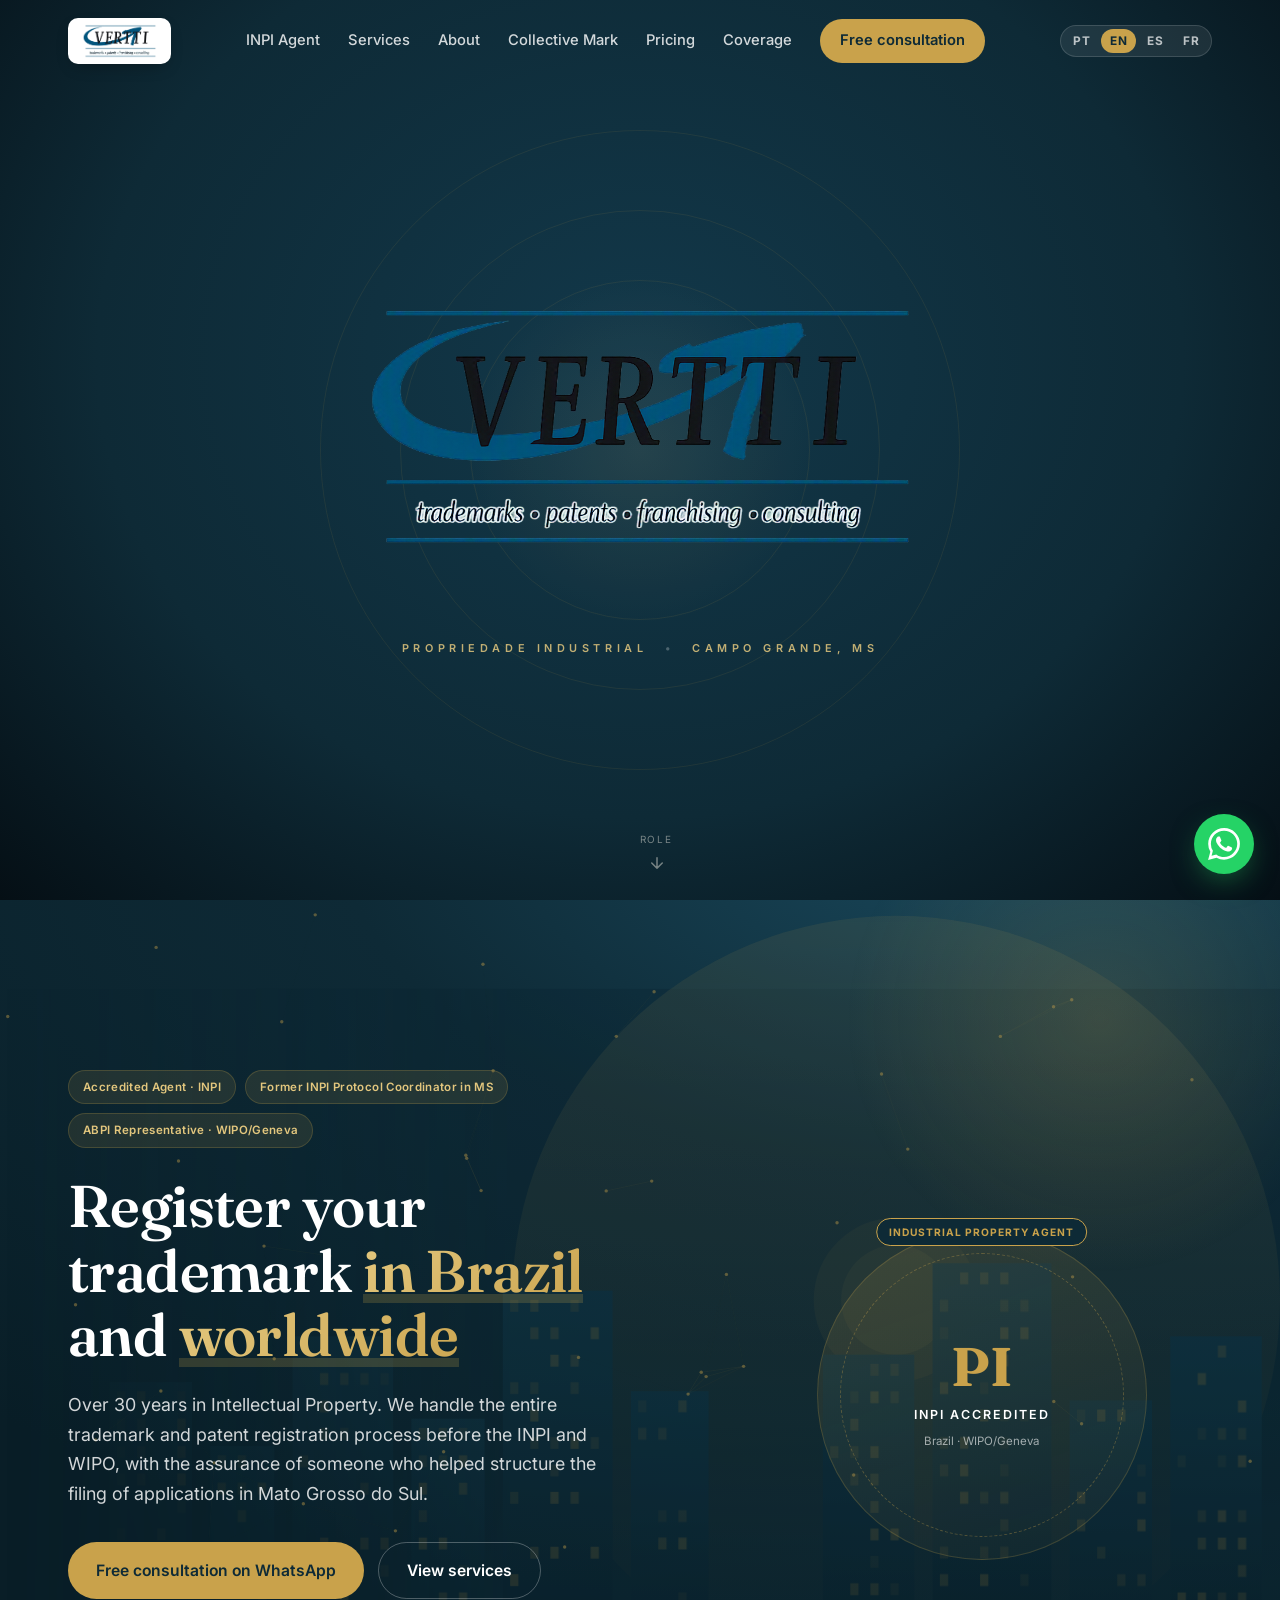
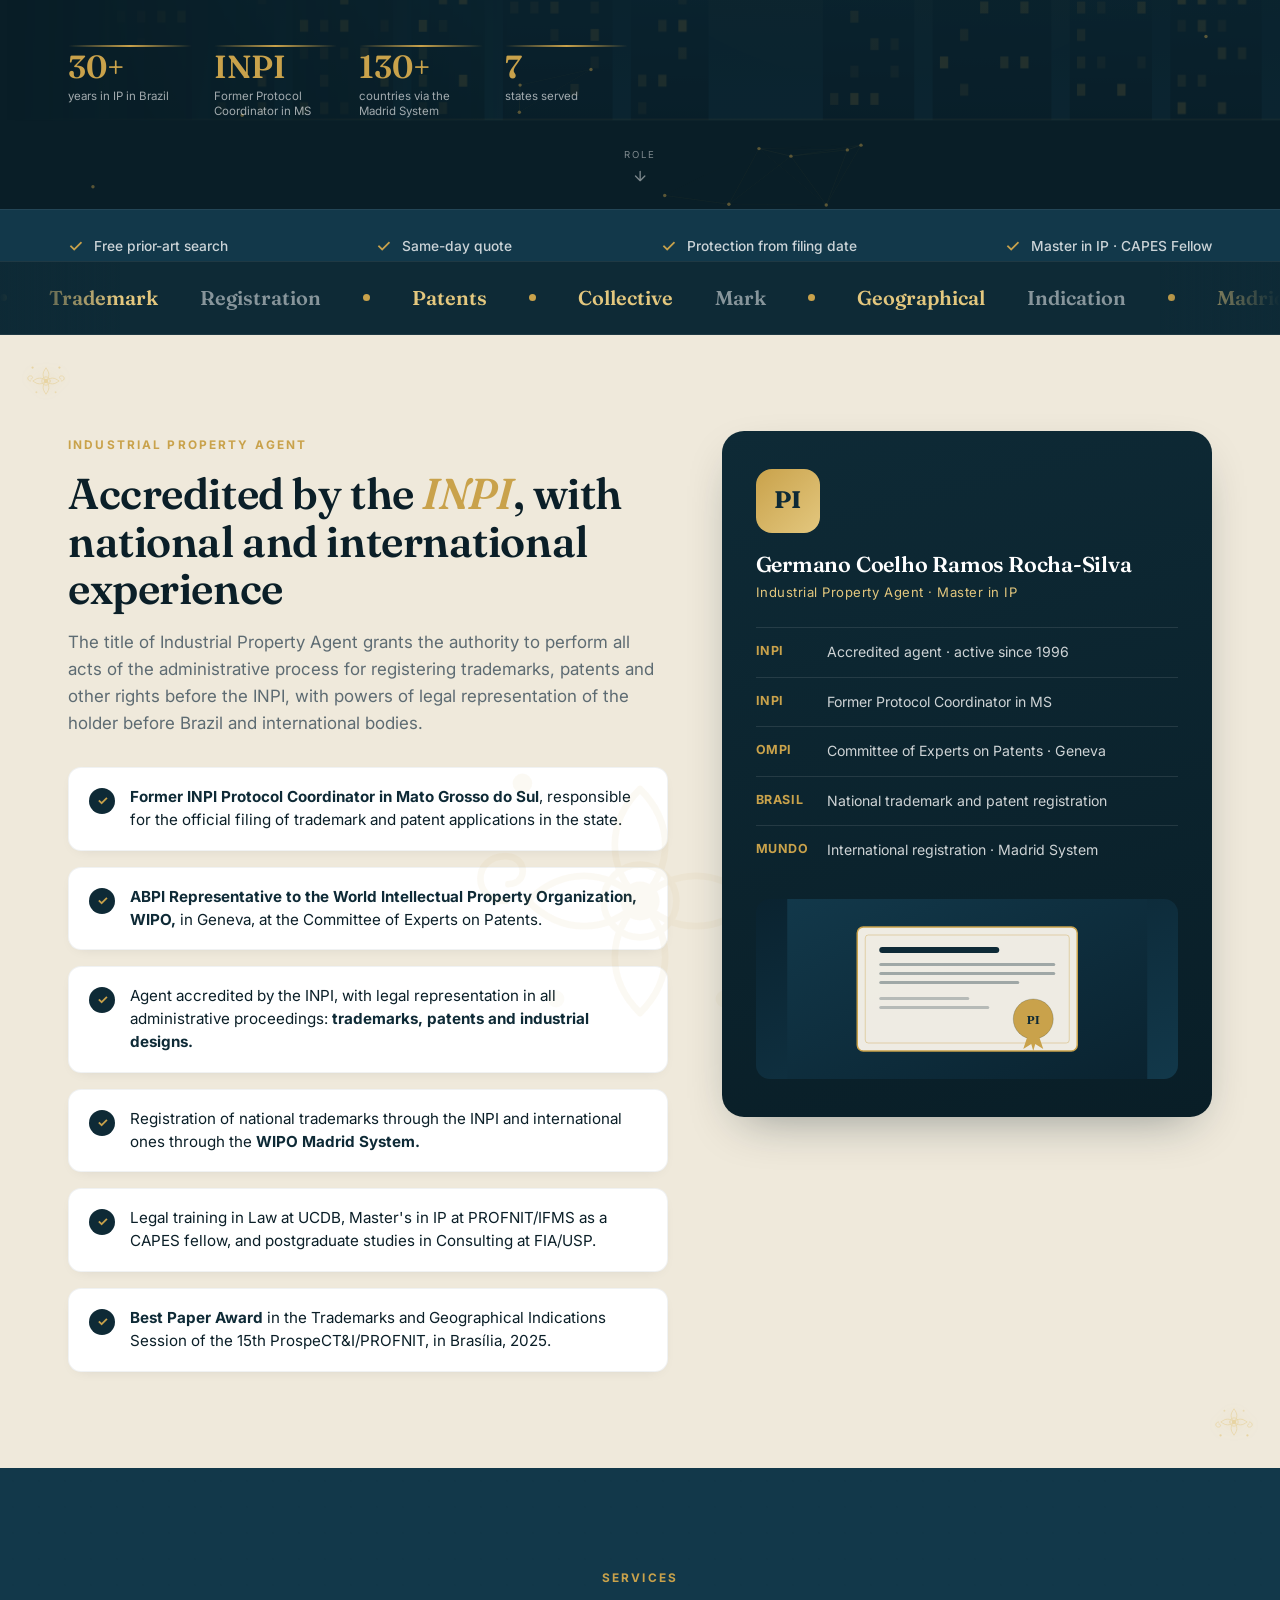
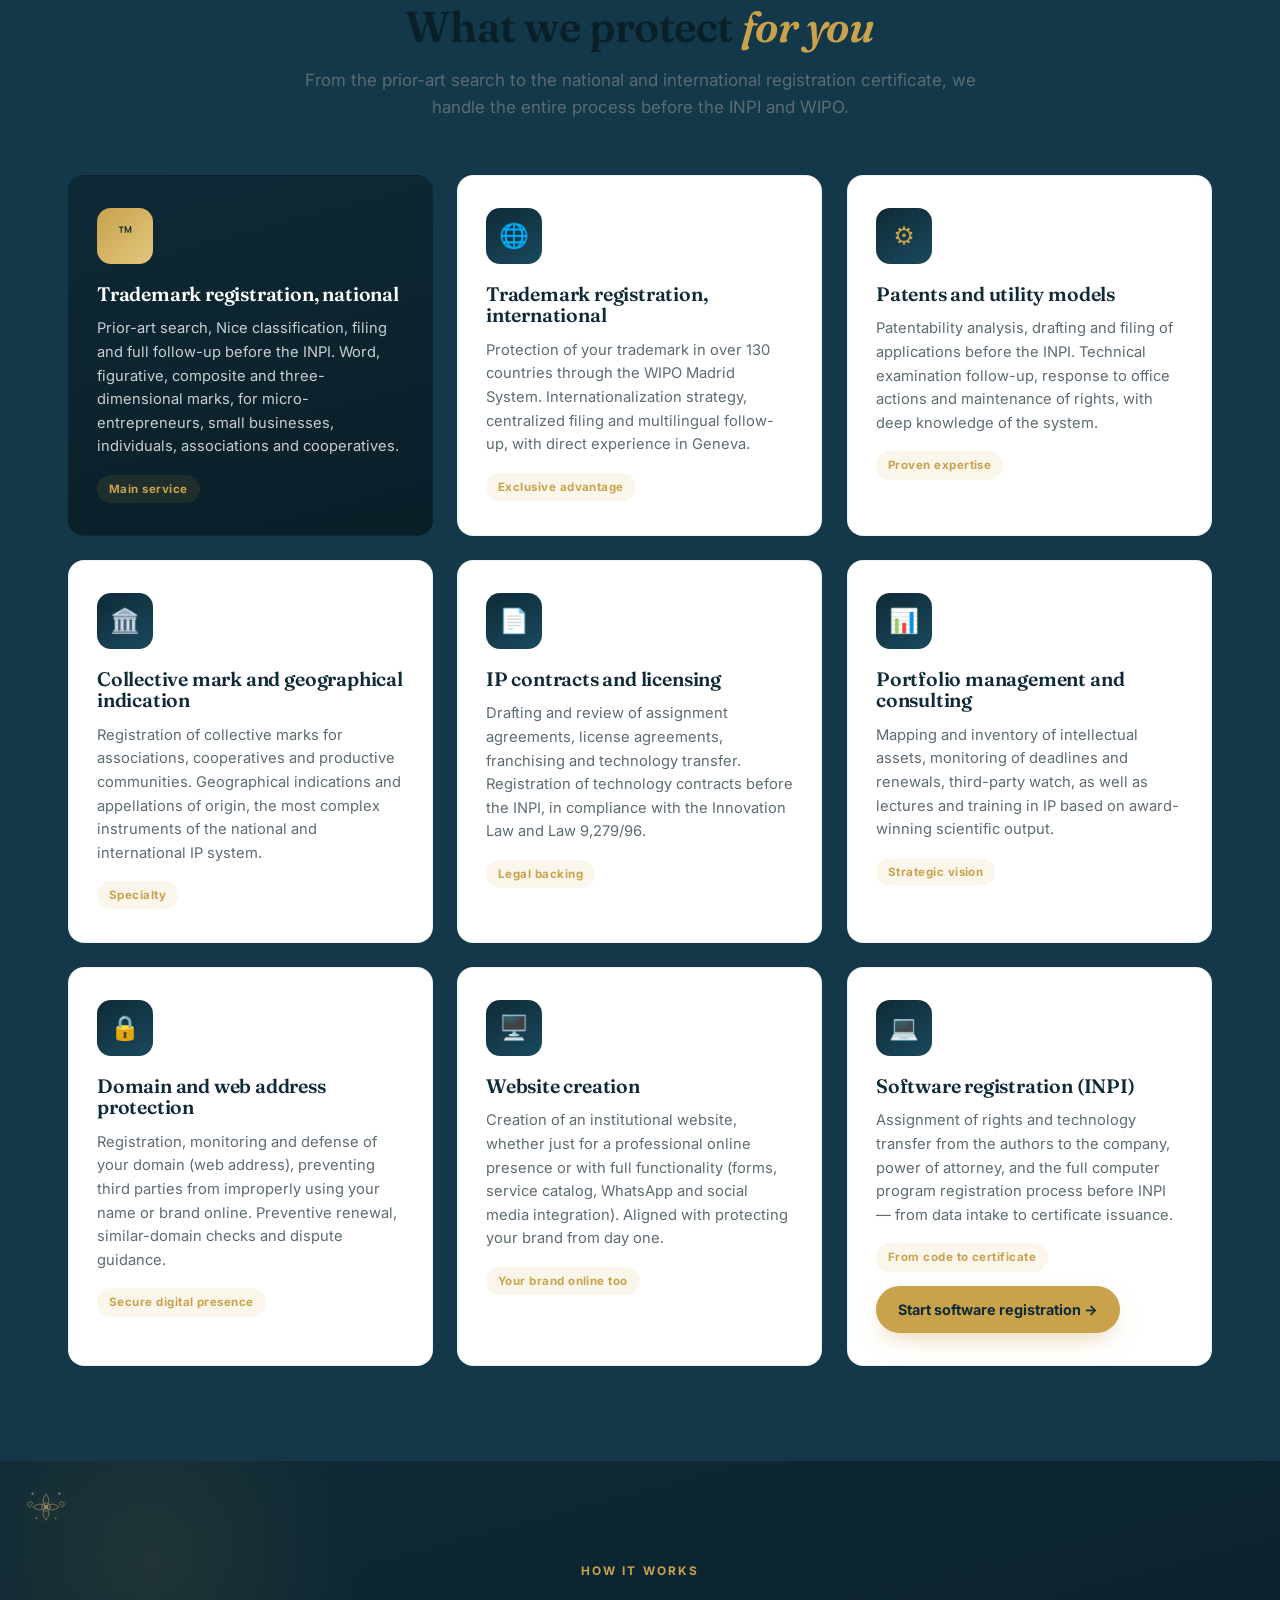
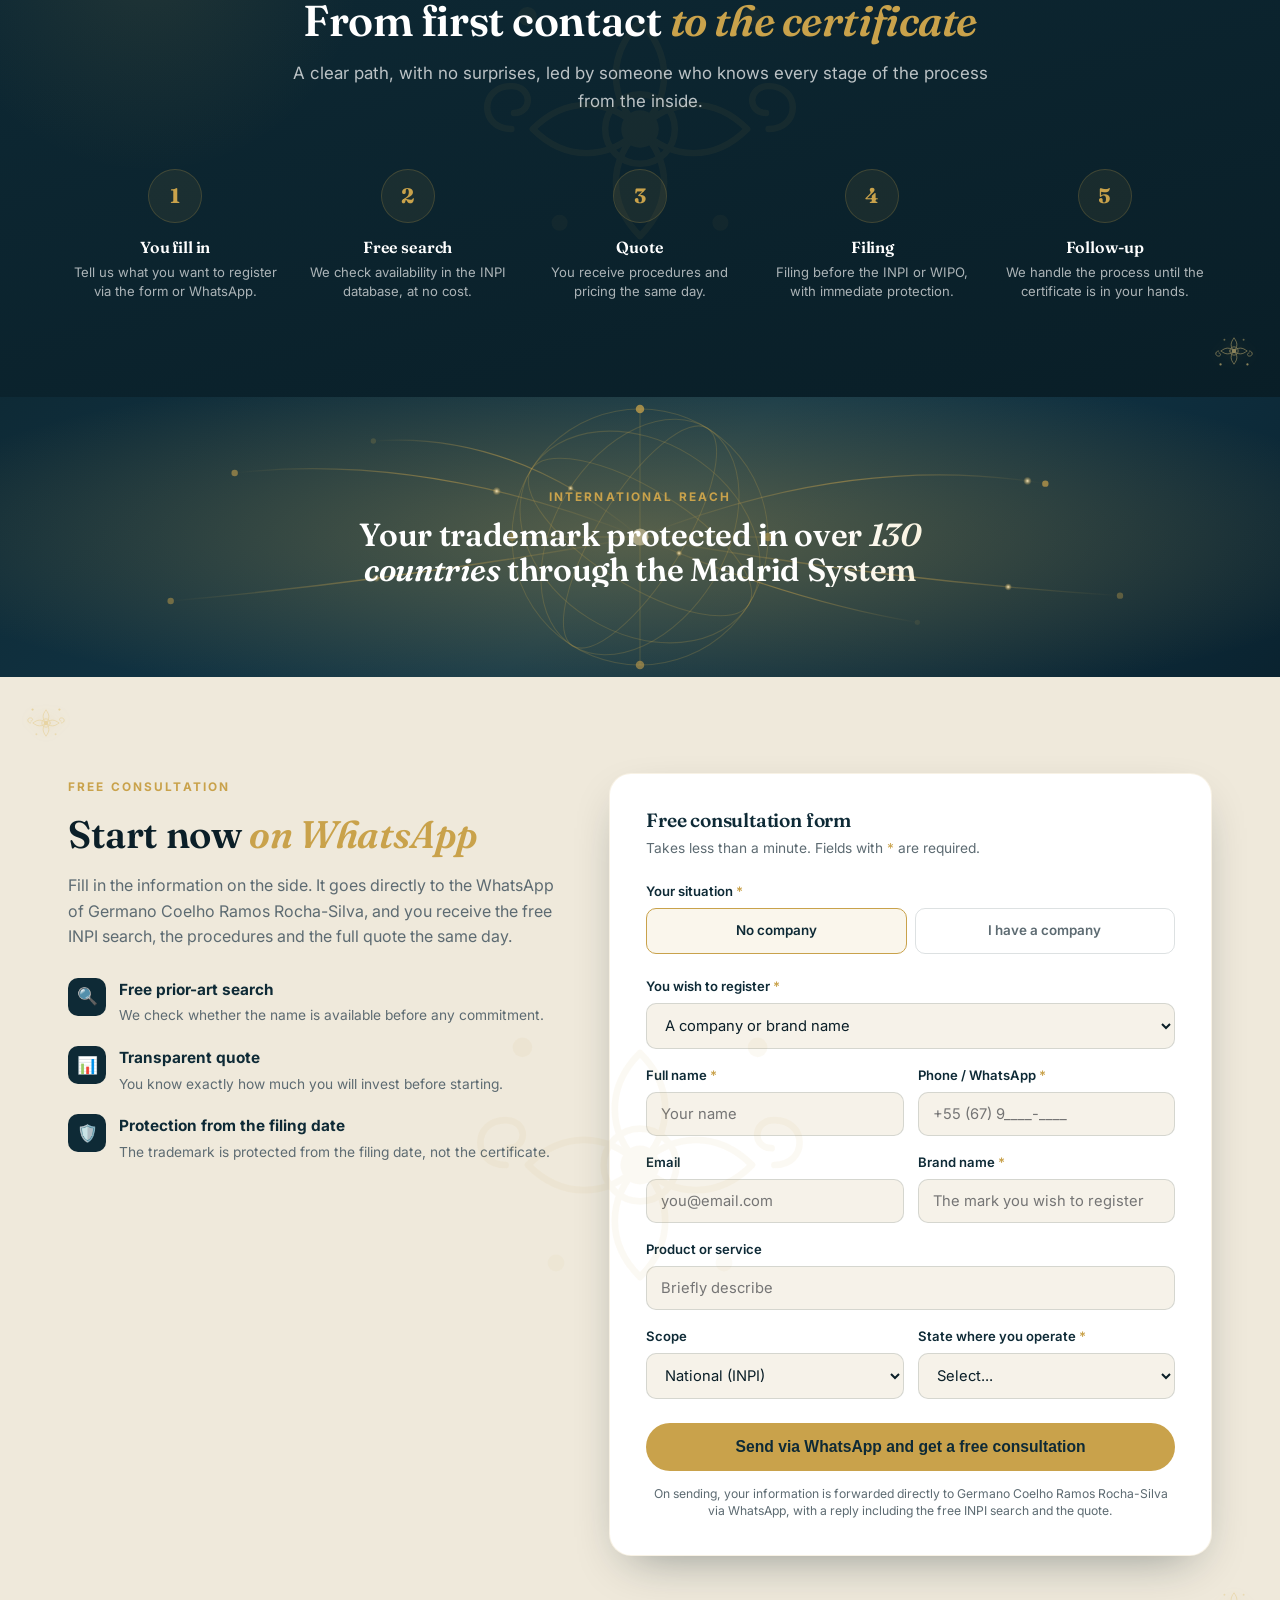
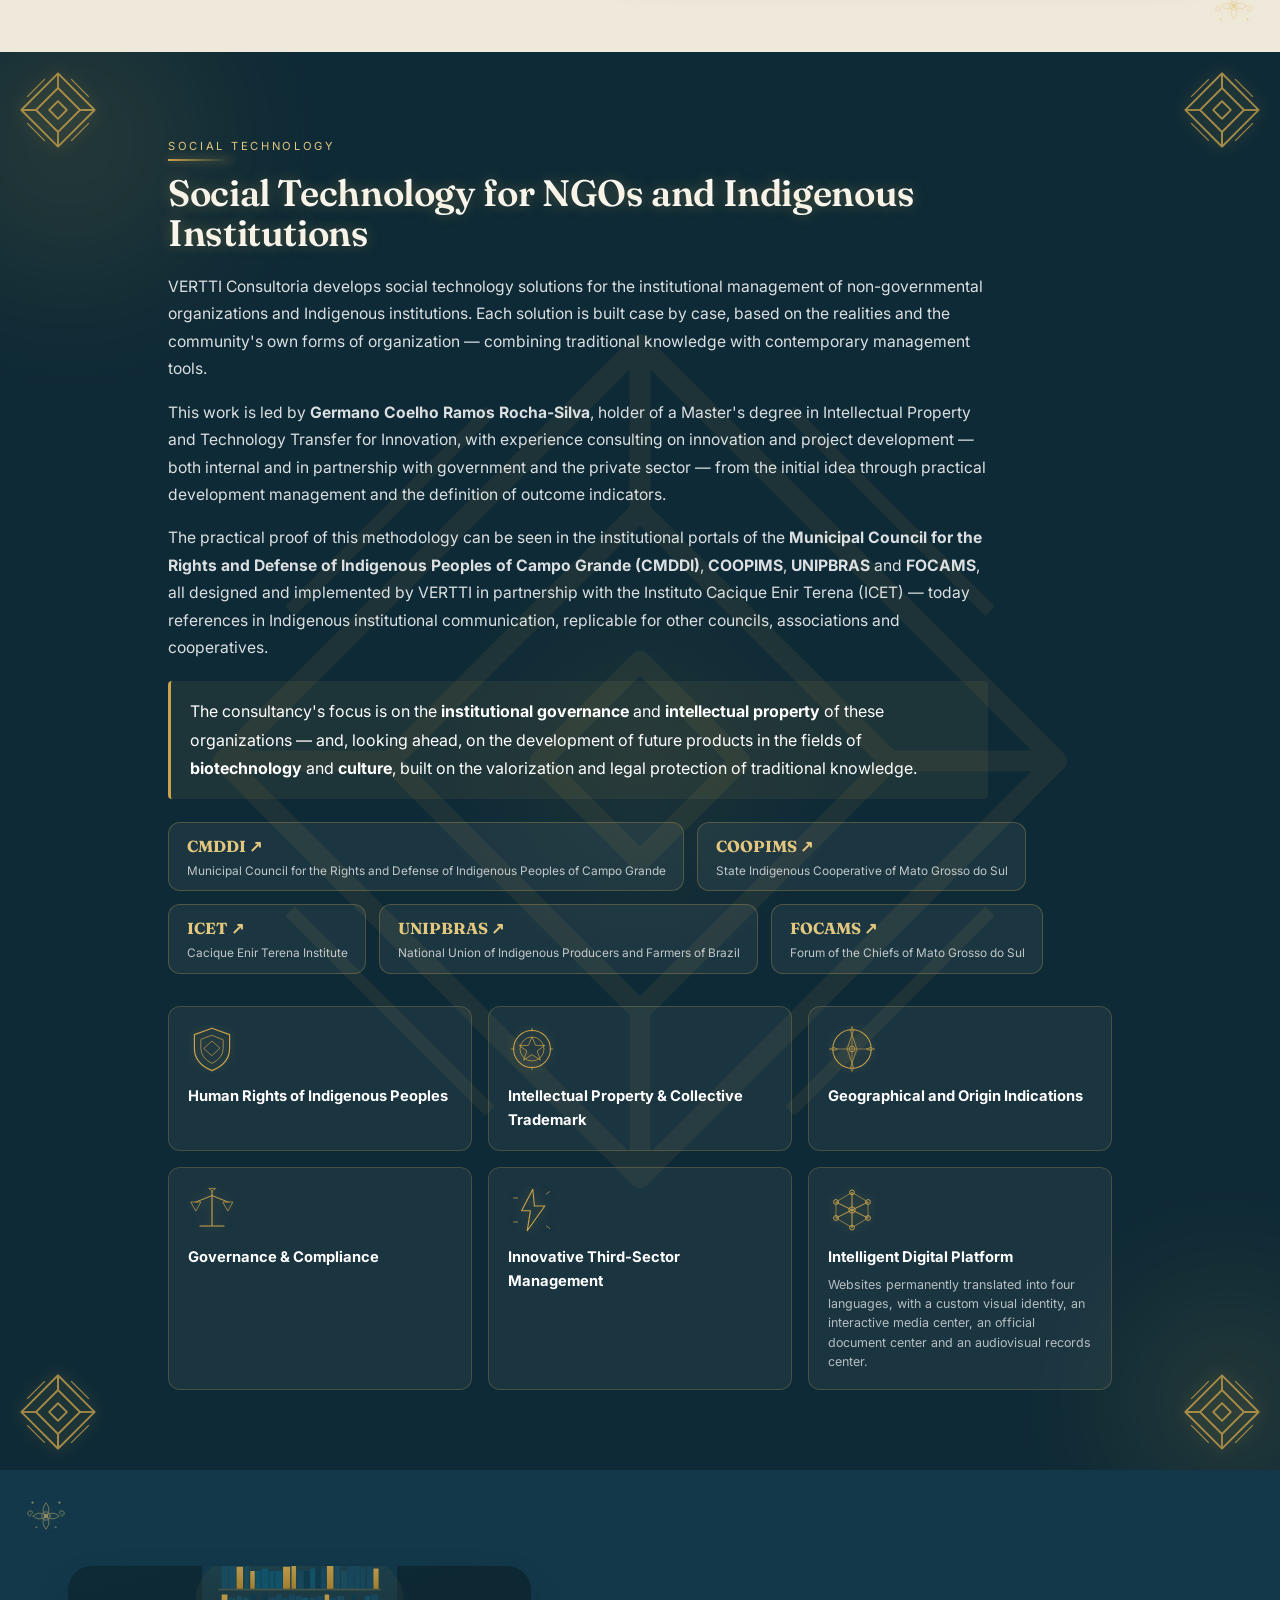
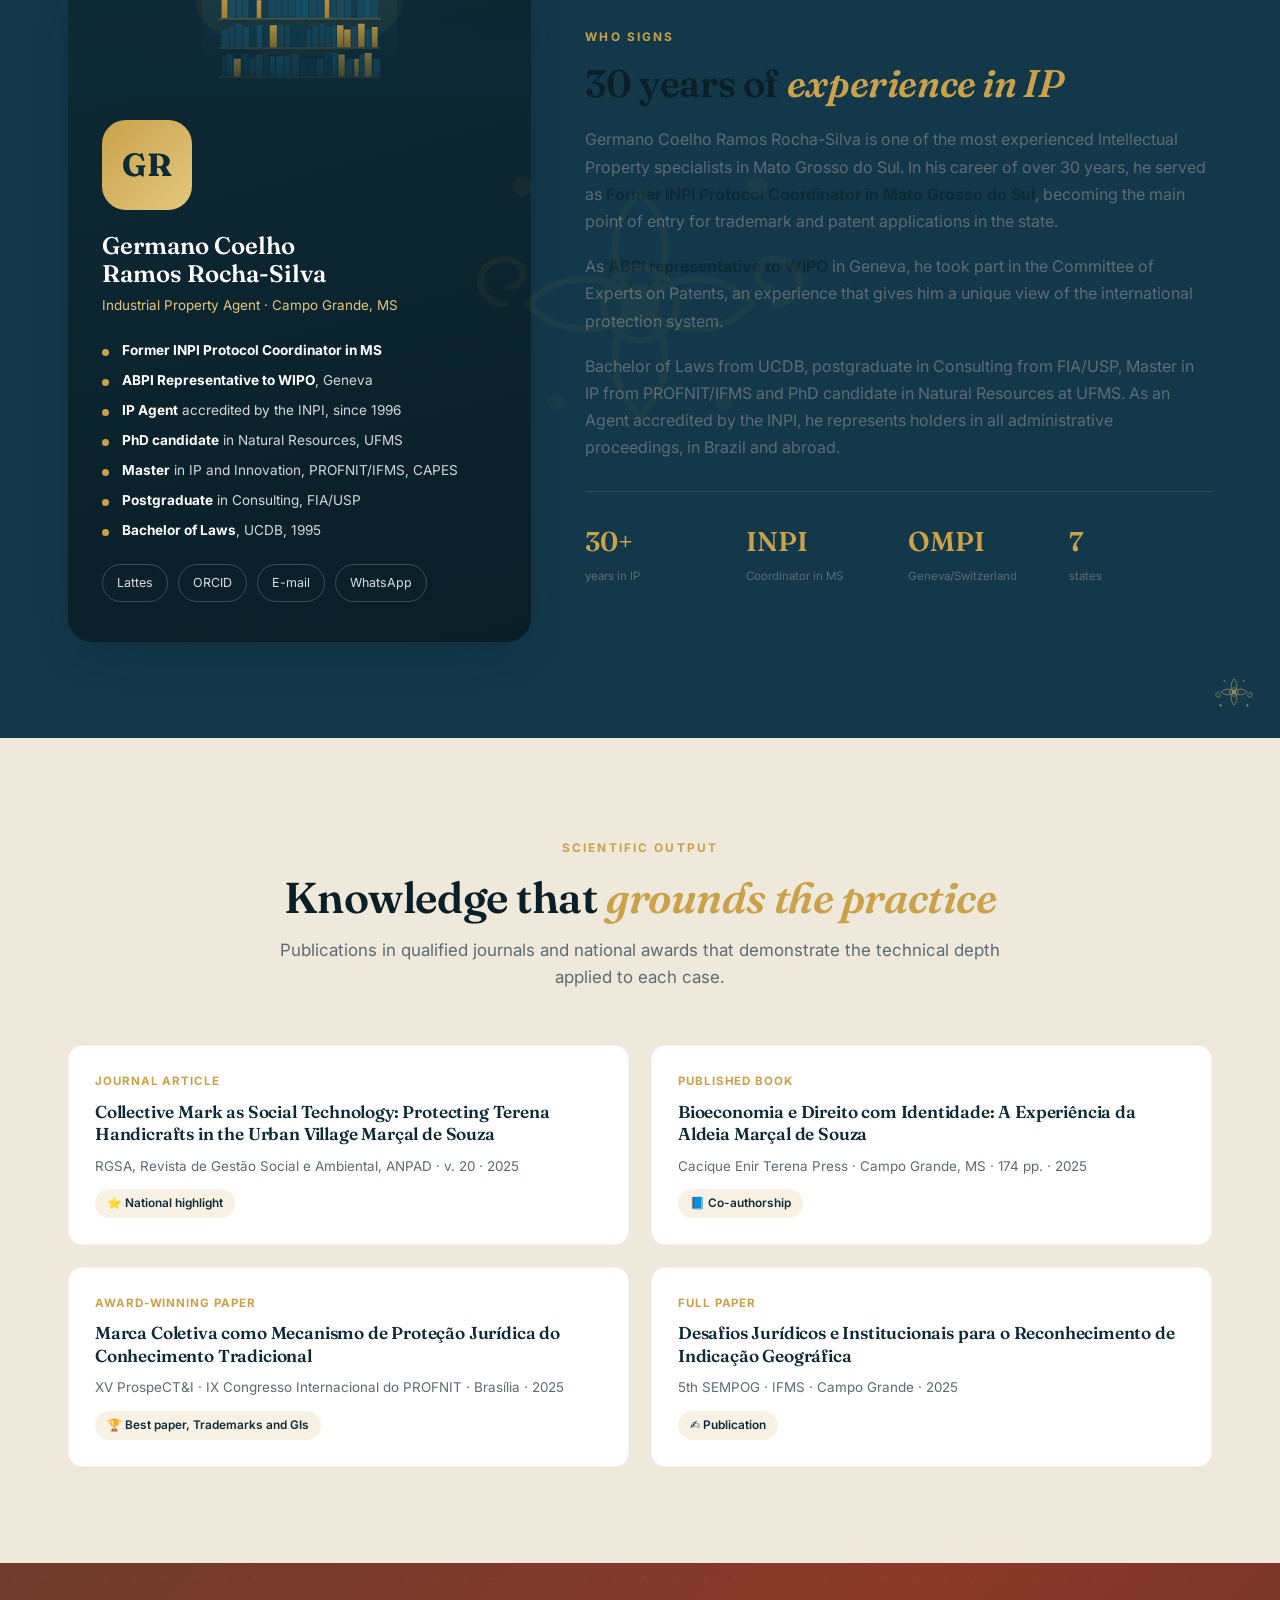
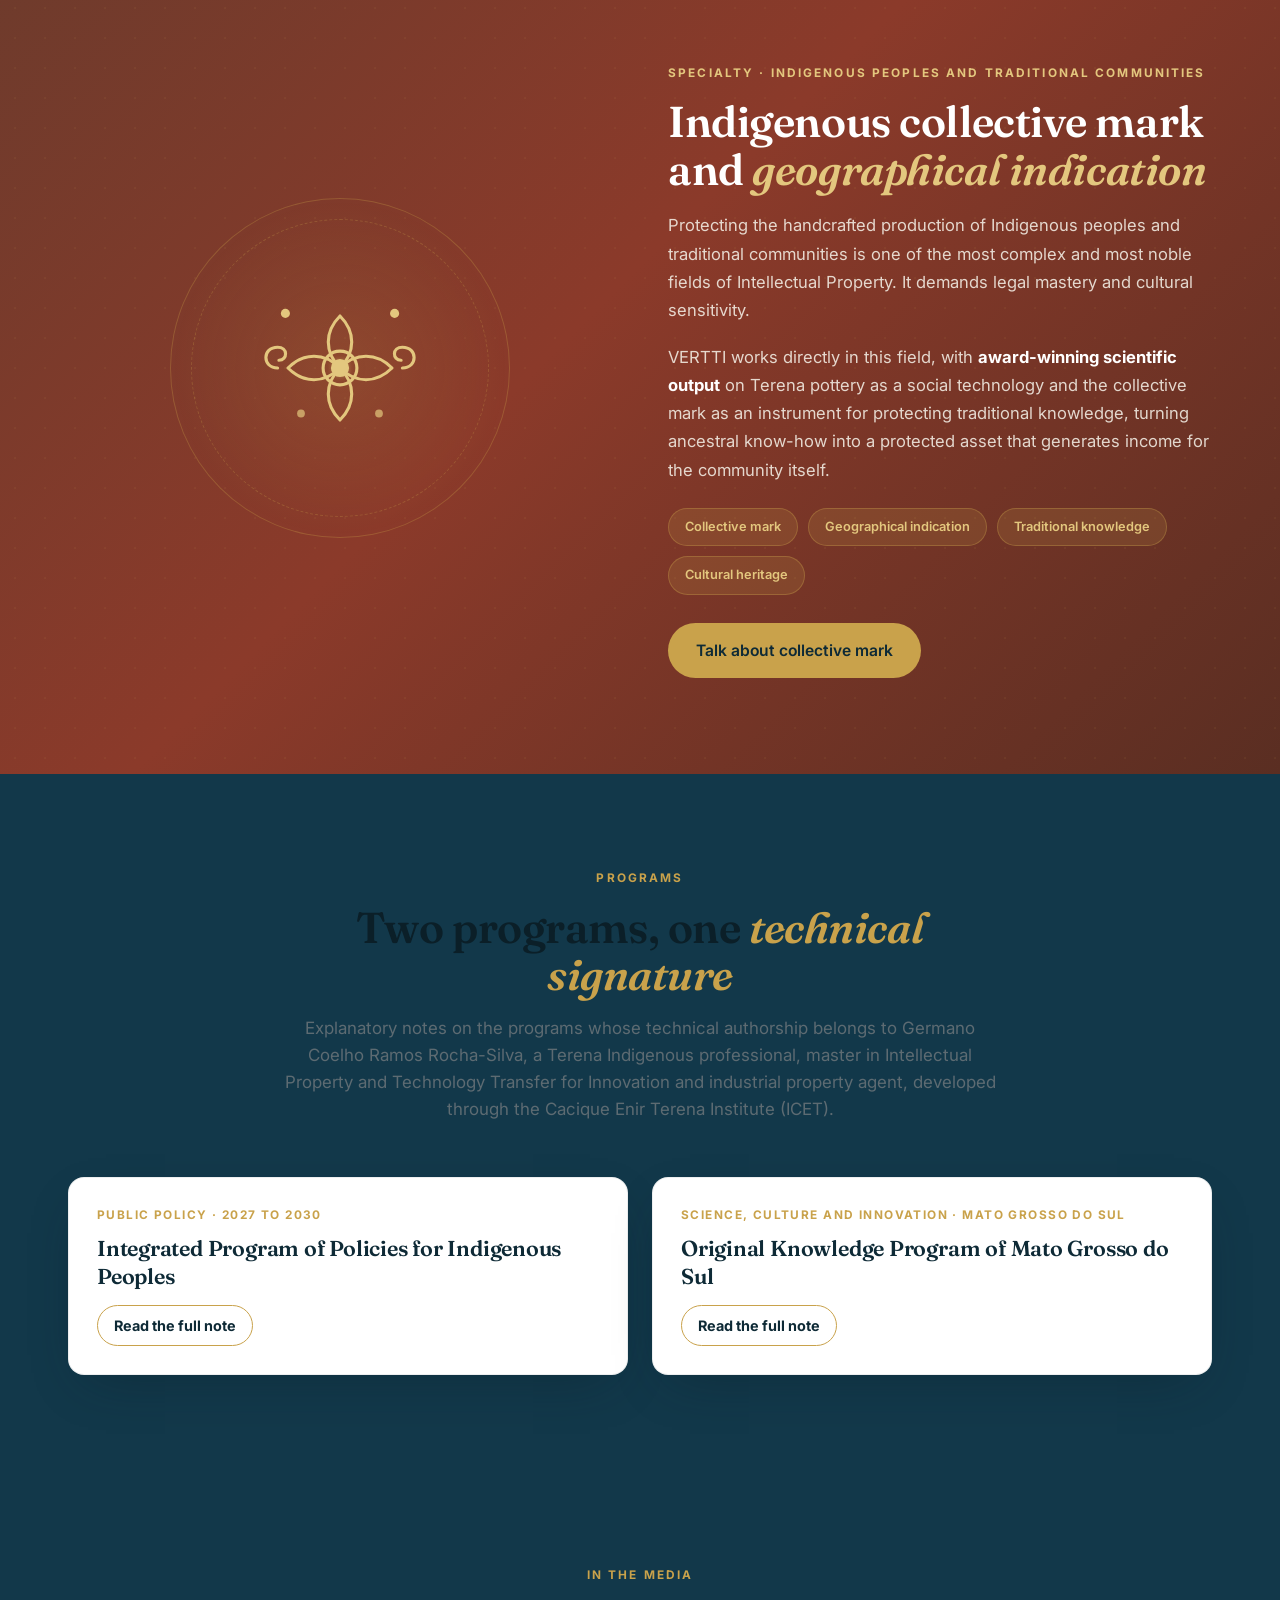
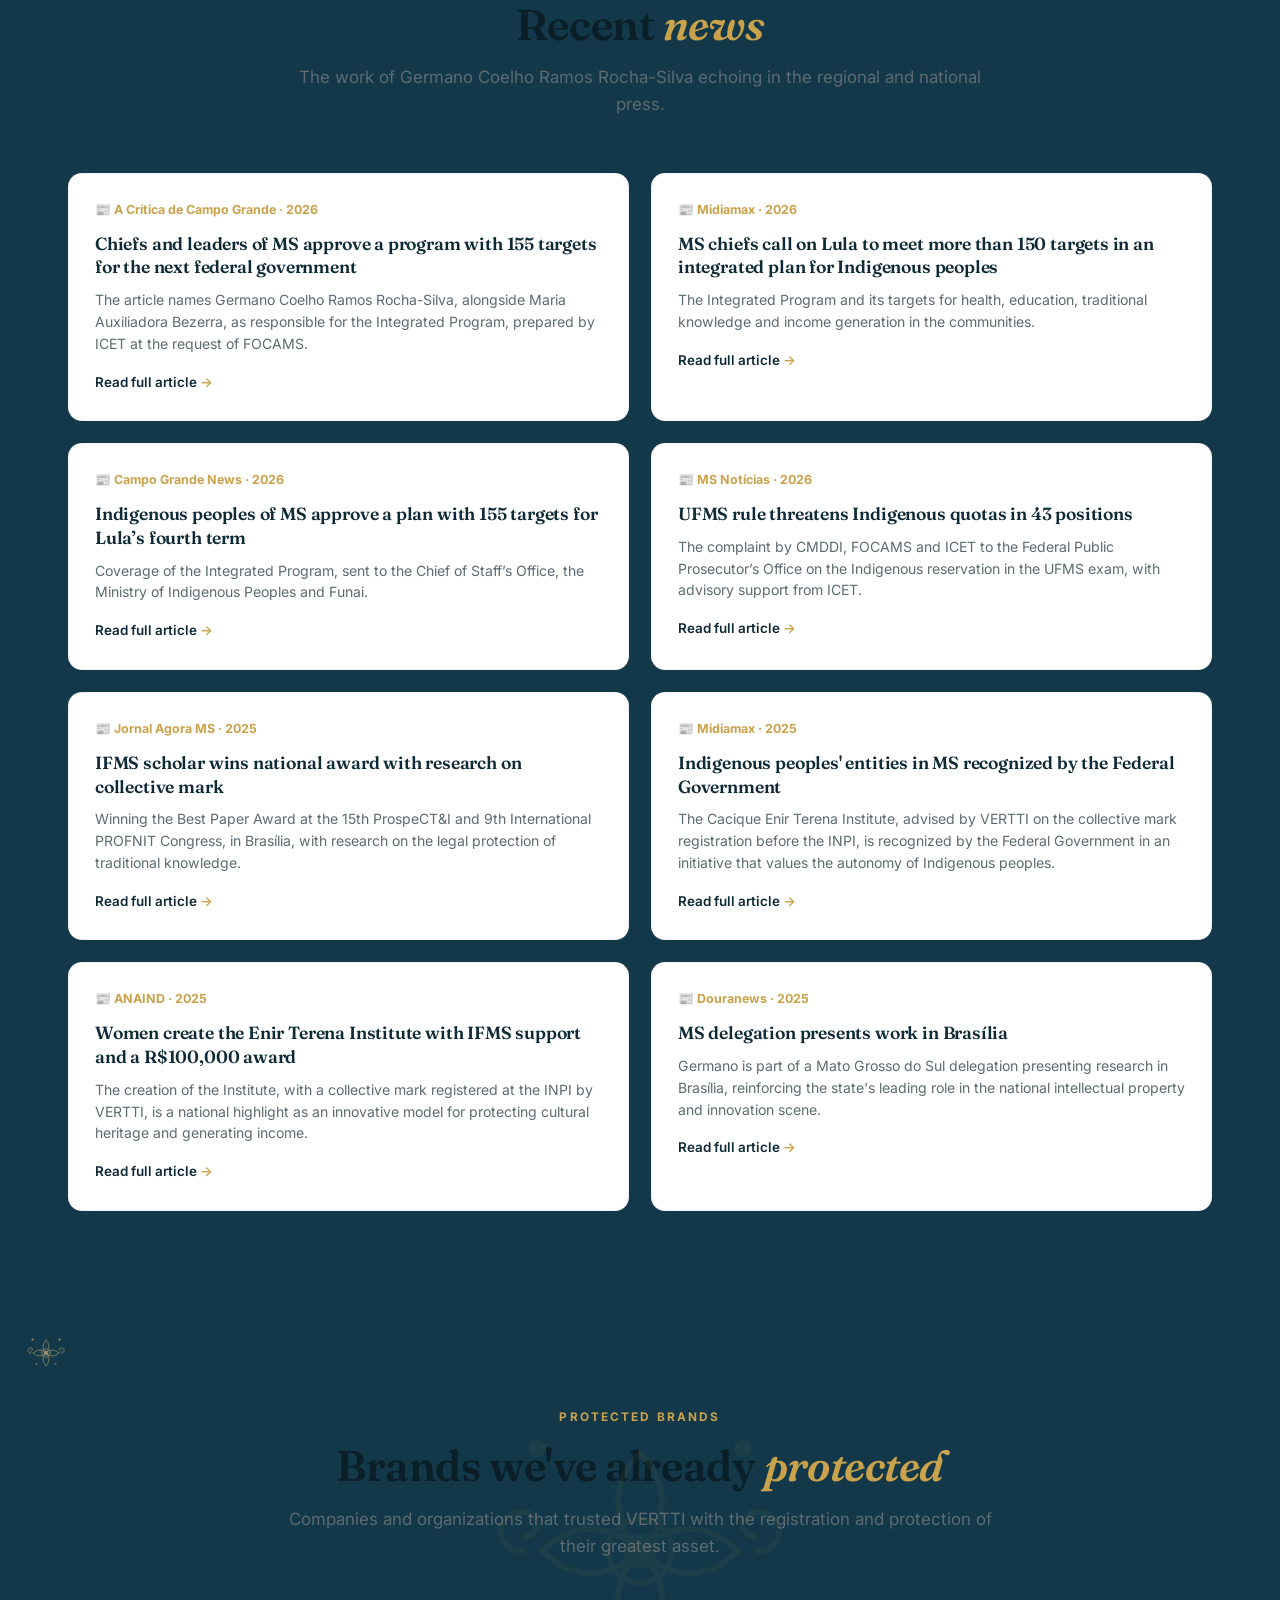
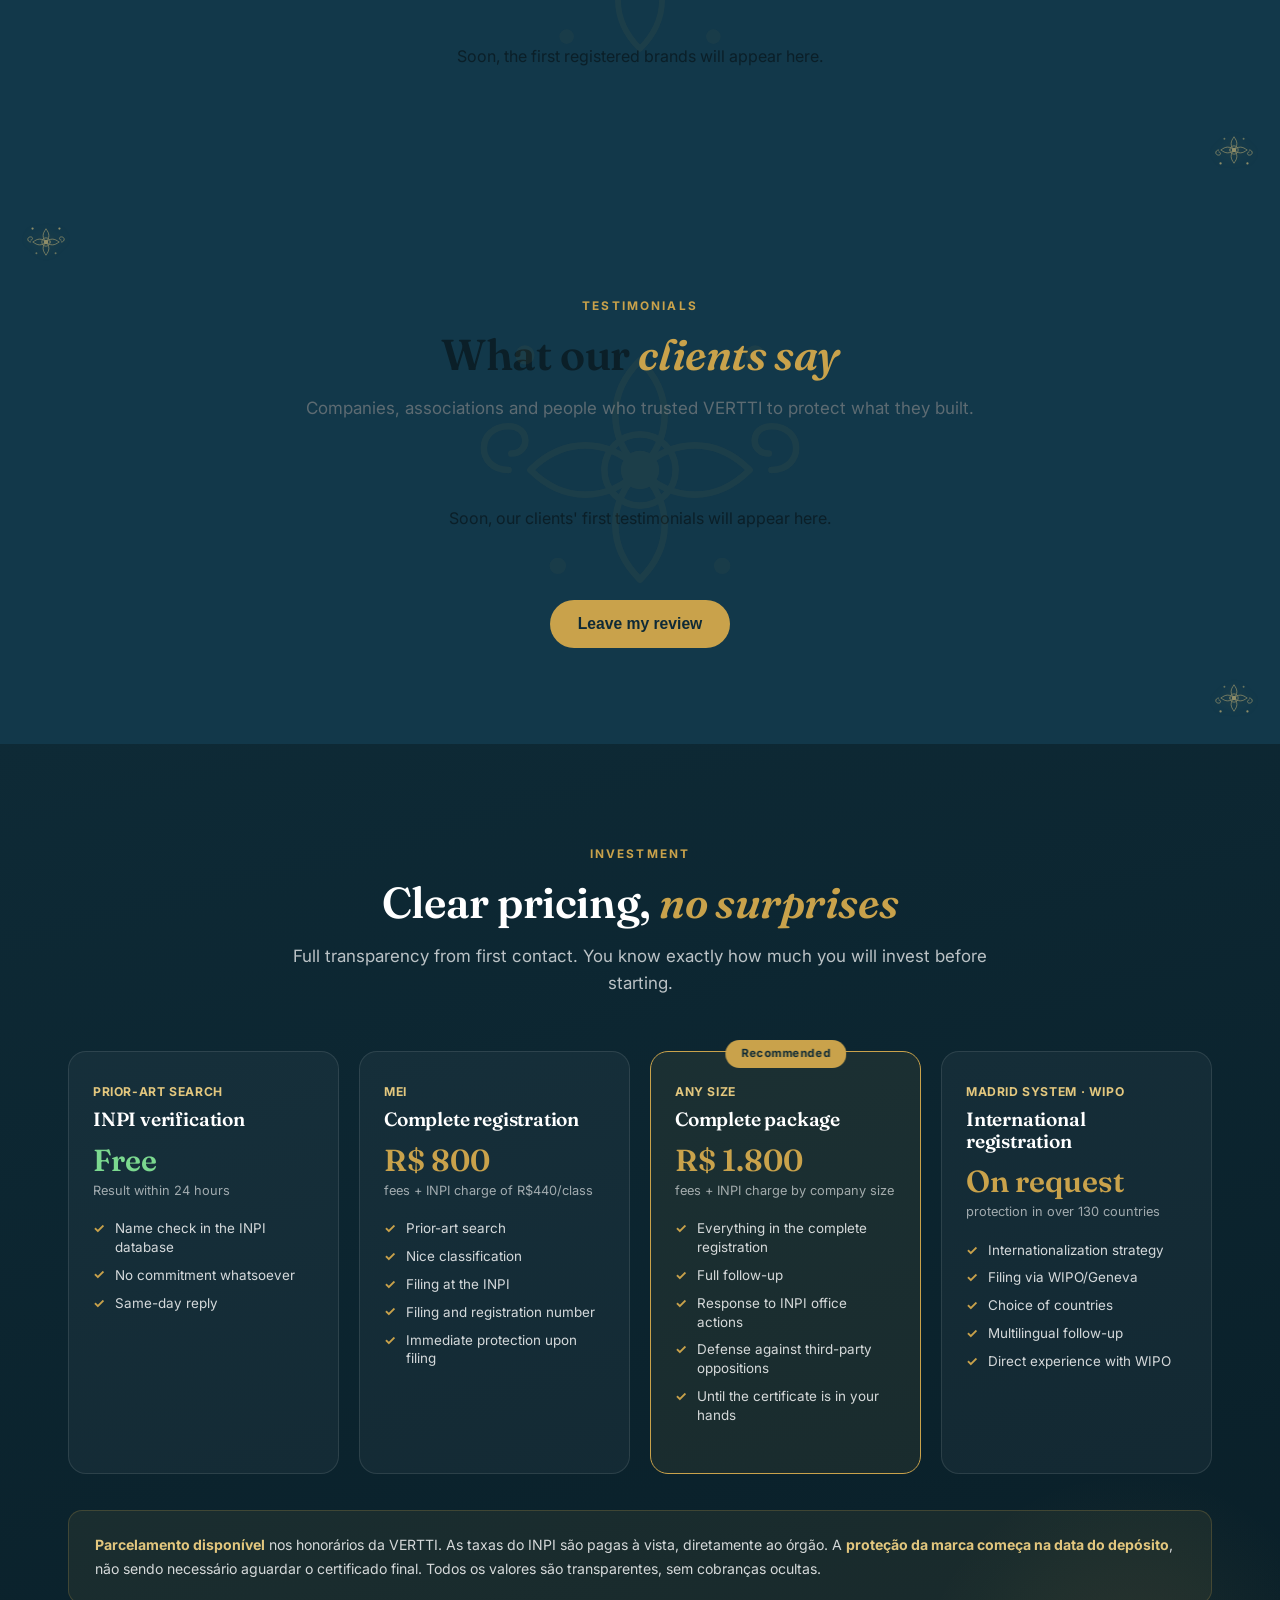
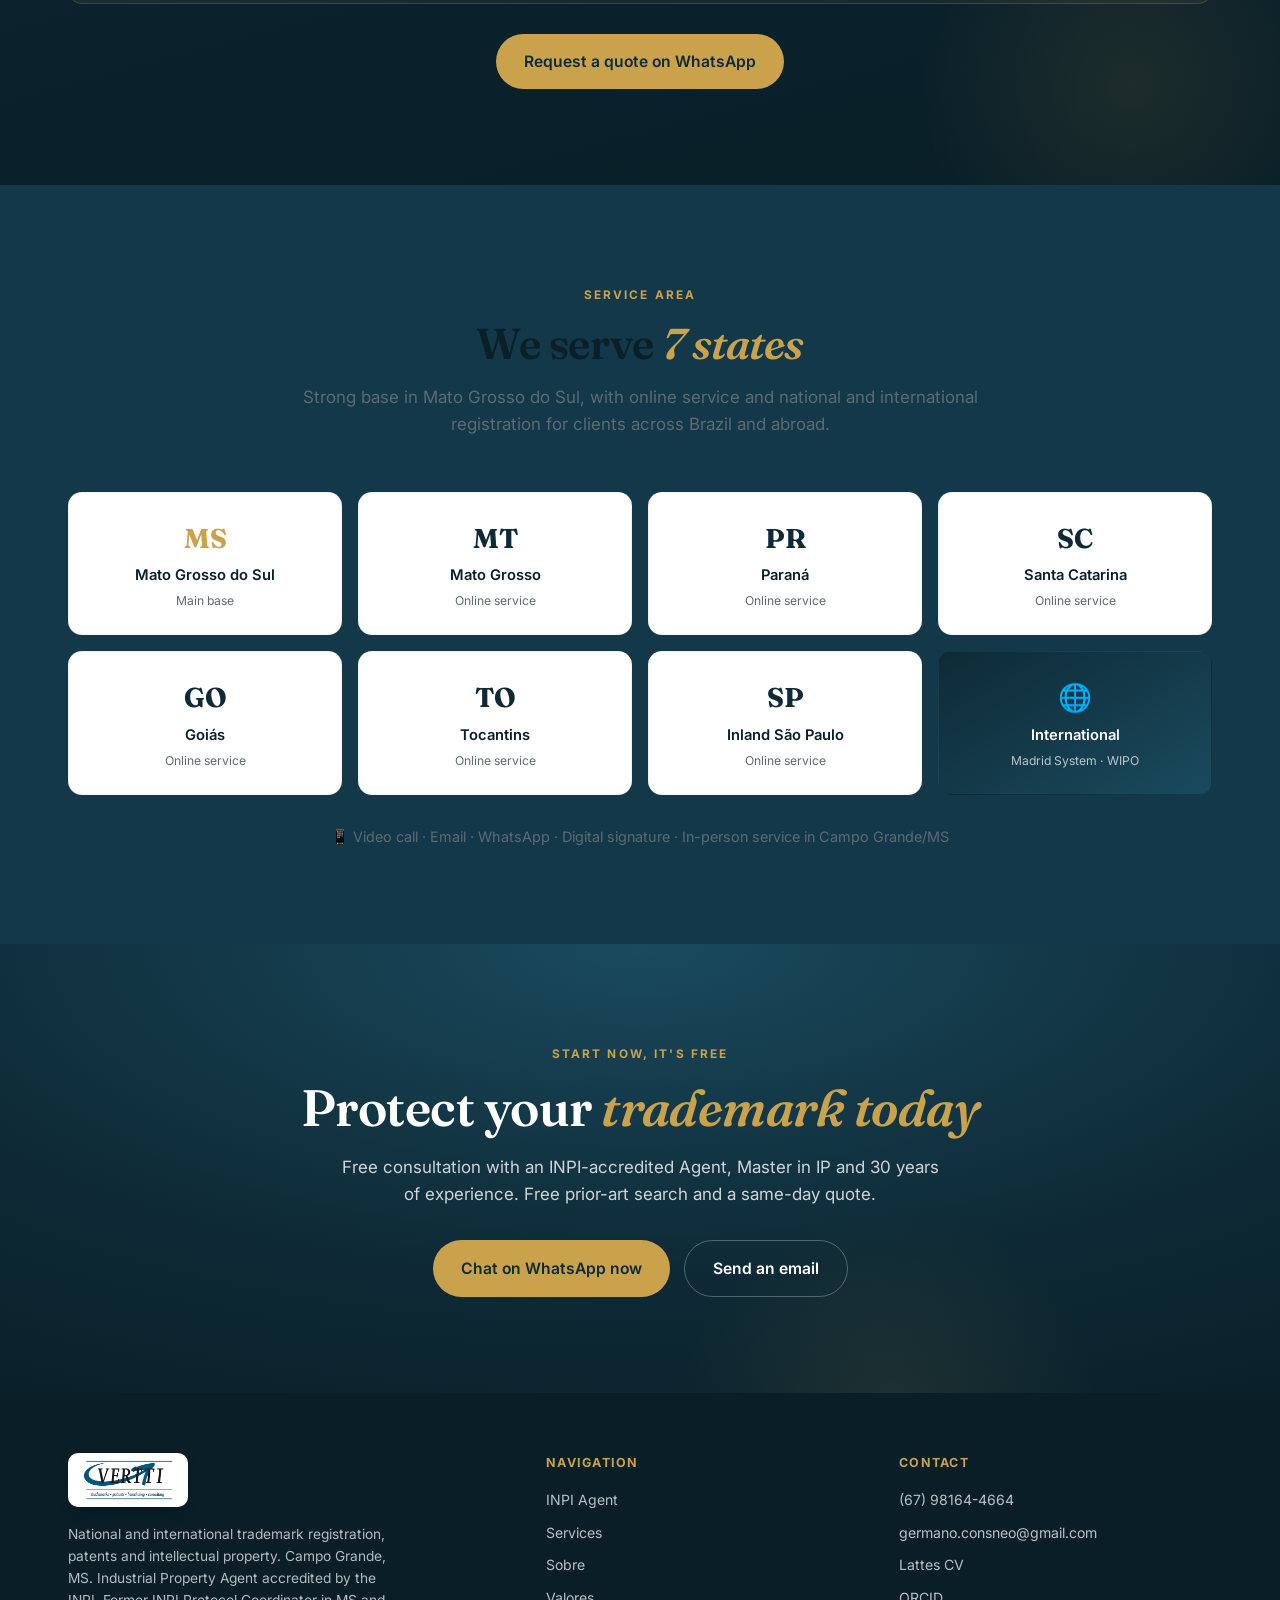
==== index.html @ b4a3a273 "Na mídia: A Crítica cita Germano Coelho como responsável pelo Programa Integrado Co-Authored-By: Cla" ====
<!DOCTYPE html>
<html lang="pt-BR">
<head>
<meta charset="UTF-8">
<meta name="viewport" content="width=device-width, initial-scale=1.0">
<meta name="color-scheme" content="light only">
<title>VERTTI Consultoria | Registro de Marca Nacional e Internacional — MS, MT, PR, SC, GO, TO</title>
<meta name="description" content="VERTTI Consultoria — Ex-Coordenador do Protocolo do INPI no MS. Agente da Propriedade Industrial credenciado pelo INPI. Registro de marcas nacionais e internacionais, patentes e PI em MS, MT, PR, SC, GO e TO. Germano Coelho Ramos Rocha-Silva, Mestre em PI. Consulta gratuita.">
<meta name="keywords" content="registro de marca Campo Grande MS, registro de marca Mato Grosso do Sul, registro de marca internacional MS, agente propriedade industrial INPI MS, OMPI Brasil, registro marca MT PR SC GO TO, patente Campo Grande, marca coletiva MS, INPI Campo Grande, consultoria PI MS, VERTTI consultoria">
<meta name="google-site-verification" content="wnHa_ZGtf15wXNghNbH6ytJ1PFfzMwH9sdJBdGo0pVA">
<link rel="canonical" href="https://vertticonsultoria.com.br/">
<meta property="og:title" content="VERTTI Consultoria | Registro de Marca Nacional e Internacional · Agente INPI · MS">
<meta property="og:description" content="30+ anos em PI. Ex-Coordenador do Protocolo do INPI no MS. Representante ABPI junto à OMPI/Genebra. Agente credenciado INPI. Registro nacional e internacional. Consulta gratuita.">
<meta property="og:type" content="website">
<meta property="og:locale" content="pt_BR">
<meta property="og:url" content="https://vertticonsultoria.com.br/">
<link rel="preconnect" href="https://fonts.googleapis.com">
<link rel="preconnect" href="https://fonts.gstatic.com" crossorigin>
<link href="https://fonts.googleapis.com/css2?family=Fraunces:opsz,wght@9..144,400;9..144,500;9..144,600;9..144,700&family=Inter:wght@400;500;600;700&display=swap" rel="stylesheet">
<style>
:root{
  --petroleo:#0E2A36;      /* azul-petróleo profundo */
  --petroleo-2:#12384a;    /* petróleo médio */
  --petroleo-soft:#1a4a5e;
  --ouro:#C9A24B;          /* dourado */
  --ouro-claro:#E3C77E;
  --marfim:#F6F2E9;        /* fundo claro marfim */
  --marfim-2:#EFE9DB;
  --tinta:#0B1F28;         /* texto escuro */
  --cinza:#5d6b72;
  --branco:#ffffff;
  --linha:rgba(201,162,75,.22);
  --sombra:0 18px 50px -20px rgba(11,31,40,.45);
  --r:16px;
}
*{margin:0;padding:0;box-sizing:border-box}
html{scroll-behavior:smooth}
body{font-family:'Inter',system-ui,sans-serif;color:var(--tinta);background:var(--marfim);line-height:1.6;-webkit-font-smoothing:antialiased;overflow-x:hidden}
h1,h2,h3,h4{font-family:'Fraunces',Georgia,serif;line-height:1.1;font-weight:600;letter-spacing:-.01em}
a{color:inherit;text-decoration:none}
.wrap{max-width:1200px;margin:0 auto;padding:0 28px}
.eyebrow{font-family:'Inter';font-size:.74rem;font-weight:700;letter-spacing:.18em;text-transform:uppercase;color:var(--ouro)}
.gold{color:var(--ouro)}
.serif{font-family:'Fraunces',serif}

/* ===== BOTÕES ===== */
.btn{display:inline-flex;align-items:center;gap:.55em;font-weight:600;font-size:.98rem;padding:15px 28px;border-radius:100px;transition:.25s;cursor:pointer;border:none}
.btn-wa{background:var(--ouro);color:var(--petroleo)}
.btn-wa:hover{background:var(--ouro-claro);transform:translateY(-2px);box-shadow:0 12px 28px -10px rgba(201,162,75,.6)}
.btn-ghost{background:transparent;color:var(--branco);border:1.5px solid rgba(255,255,255,.28)}
.btn-ghost:hover{border-color:var(--ouro);color:var(--ouro)}
.btn-dark{background:var(--petroleo);color:var(--branco)}
.btn-dark:hover{background:var(--petroleo-2);transform:translateY(-2px)}

/* ===== NAV ===== */
header.nav{position:fixed;top:0;left:0;right:0;z-index:100;transition:.3s;padding:18px 0}
header.nav.scrolled{background:rgba(14,42,54,.92);-webkit-backdrop-filter:blur(14px);backdrop-filter:blur(14px);padding:11px 0;box-shadow:0 8px 30px -12px rgba(0,0,0,.4)}
.nav-inner{display:flex;align-items:center;justify-content:space-between;gap:20px}
.logo{display:flex;align-items:center;gap:12px;color:var(--branco)}
.logo-plate{background:#fff;padding:6px 14px;border-radius:10px;display:inline-flex;align-items:center;box-shadow:0 6px 18px -8px rgba(0,0,0,.45);transition:transform .25s ease}
.logo-plate:hover{transform:translateY(-1px)}
.logo-plate img{display:block;height:34px;width:auto}
.foot-brand .logo-plate img{height:42px}
.logo-mark{width:42px;height:42px;border-radius:11px;background:linear-gradient(135deg,var(--ouro),var(--ouro-claro));display:grid;place-items:center;font-family:'Fraunces';font-weight:700;font-size:1.15rem;color:var(--petroleo);box-shadow:0 6px 18px -6px rgba(201,162,75,.55)}
.logo b{font-family:'Fraunces';font-weight:600;font-size:1.12rem;letter-spacing:.02em;line-height:1}
.logo span{display:block;font-family:'Inter';font-size:.62rem;letter-spacing:.22em;text-transform:uppercase;color:var(--ouro-claro);margin-top:3px}
.nav-links{display:flex;align-items:center;gap:28px}
.nav-links a{color:rgba(255,255,255,.82);font-size:.92rem;font-weight:500;transition:.2s}
.nav-links a:hover{color:var(--ouro)}
.nav-cta{background:var(--ouro);color:var(--petroleo)!important;padding:10px 20px;border-radius:100px;font-weight:600!important}
.nav-cta:hover{background:var(--ouro-claro)}
.burger{display:none;flex-direction:column;gap:5px;cursor:pointer;background:none;border:none;padding:6px}
.burger span{width:26px;height:2.5px;background:var(--branco);border-radius:2px;transition:.3s}

/* ===== HERO ===== */
.hero{position:relative;background:radial-gradient(120% 90% at 80% -10%,var(--petroleo-soft) 0%,var(--petroleo) 45%,#091e27 100%);color:var(--branco);padding:170px 0 90px;overflow:hidden}
.hero-grid{display:grid;grid-template-columns:1.15fr .85fr;gap:60px;align-items:center}
.hero-badges{display:flex;flex-wrap:wrap;gap:9px;margin-bottom:26px}
.hbadge{font-size:.72rem;font-weight:600;letter-spacing:.03em;padding:7px 14px;border-radius:100px;background:rgba(201,162,75,.12);border:1px solid var(--linha);color:var(--ouro-claro);-webkit-backdrop-filter:blur(4px);backdrop-filter:blur(4px)}
.hero h1{font-size:clamp(2.4rem,4.6vw,3.85rem);font-weight:600;margin-bottom:22px}
.hero h1 em{font-style:normal;color:var(--ouro);position:relative}
.hero p.lead{font-size:1.12rem;color:rgba(255,255,255,.82);max-width:560px;margin-bottom:34px;line-height:1.65}
.hero-actions{display:flex;flex-wrap:wrap;gap:14px;margin-bottom:46px}
.hero-stats{display:grid;grid-template-columns:repeat(4,1fr);gap:22px;max-width:560px}
.hstat .num{font-family:'Fraunces';font-size:2rem;font-weight:600;color:var(--ouro);line-height:1}
.hstat .lab{font-size:.72rem;color:rgba(255,255,255,.62);margin-top:6px;line-height:1.3}

/* selo lateral do hero */
.hero-seal{position:relative;display:grid;place-items:center}
.seal{width:330px;height:330px;border-radius:50%;background:linear-gradient(160deg,rgba(201,162,75,.14),rgba(201,162,75,.03));border:1.5px solid var(--linha);display:grid;place-items:center;position:relative;animation:float 6s ease-in-out infinite}
.seal::before{content:"";position:absolute;inset:22px;border-radius:50%;border:1px dashed rgba(201,162,75,.35)}
.seal-inner{text-align:center;padding:30px}
.seal-inner .pi{font-family:'Fraunces';font-size:3.4rem;font-weight:700;color:var(--ouro);line-height:1}
.seal-inner .t1{font-size:.78rem;letter-spacing:.16em;text-transform:uppercase;color:var(--branco);margin-top:10px;font-weight:600}
.seal-inner .t2{font-size:.72rem;color:rgba(255,255,255,.6);margin-top:8px;line-height:1.4}
@keyframes float{0%,100%{transform:translateY(0)}50%{transform:translateY(-14px)}}
.seal-orbit{position:absolute;width:100%;height:100%;animation:spin 22s linear infinite}
.seal-orbit span{position:absolute;top:-13px;left:50%;transform:translateX(-50%);background:var(--petroleo);border:1px solid var(--ouro);color:var(--ouro);font-size:.64rem;font-weight:700;letter-spacing:.1em;padding:5px 12px;border-radius:100px;white-space:nowrap}
@keyframes spin{from{transform:rotate(0)}to{transform:rotate(360deg)}}
.seal-orbit span{animation:spin-rev 22s linear infinite}
@keyframes spin-rev{from{transform:translateX(-50%) rotate(0)}to{transform:translateX(-50%) rotate(-360deg)}}

/* faixa de confiança */
.trust{background:var(--petroleo-2);border-top:1px solid rgba(255,255,255,.07);padding:22px 0}
.trust-inner{display:flex;align-items:center;justify-content:space-between;gap:30px;flex-wrap:wrap}
.trust-item{display:flex;align-items:center;gap:11px;color:rgba(255,255,255,.78);font-size:.86rem;font-weight:500}
.trust-item .ic{color:var(--ouro);font-size:1.1rem}

/* ===== SEÇÕES ===== */
section{padding:96px 0}
.sec-head{max-width:720px;margin-bottom:54px}
.sec-head.center{margin-left:auto;margin-right:auto;text-align:center}
.sec-head h2{font-size:clamp(1.9rem,3.4vw,2.7rem);margin:14px 0 16px}
.sec-head h2 em{font-style:italic;color:var(--ouro)}
.sec-head p{color:var(--cinza);font-size:1.06rem}

/* ===== chips de credibilidade / AGENTE ===== */
.agente{background:var(--marfim-2)}
.agente-grid{display:grid;grid-template-columns:1.1fr .9fr;gap:54px;align-items:start}
.cred-list{display:flex;flex-direction:column;gap:16px;margin-top:8px}
.cred{display:flex;gap:15px;align-items:flex-start;background:var(--branco);padding:18px 20px;border-radius:13px;border:1px solid rgba(14,42,54,.06);box-shadow:0 4px 16px -10px rgba(11,31,40,.2)}
.cred .ck{flex-shrink:0;width:26px;height:26px;border-radius:50%;background:var(--petroleo);color:var(--ouro);display:grid;place-items:center;font-size:.8rem;font-weight:700;margin-top:2px}
.cred p{font-size:.95rem;color:var(--tinta);line-height:1.5}
.cred b{color:var(--petroleo);font-weight:700}
.agente-card{background:linear-gradient(165deg,var(--petroleo),#091e27);border-radius:22px;padding:38px 34px;color:var(--branco);position:sticky;top:100px;box-shadow:var(--sombra)}
.agente-card .pi-badge{width:64px;height:64px;border-radius:16px;background:linear-gradient(135deg,var(--ouro),var(--ouro-claro));display:grid;place-items:center;font-family:'Fraunces';font-weight:700;font-size:1.5rem;color:var(--petroleo);margin-bottom:20px}
.agente-card h3{font-size:1.35rem;margin-bottom:6px}
.agente-card .role{color:var(--ouro-claro);font-size:.82rem;letter-spacing:.04em;margin-bottom:24px}
.acard-row{display:flex;gap:13px;padding:13px 0;border-top:1px solid rgba(255,255,255,.1);font-size:.88rem;color:rgba(255,255,255,.8)}
.acard-row .k{color:var(--ouro);font-weight:700;font-size:.78rem;min-width:58px;letter-spacing:.05em}

/* ===== SERVIÇOS ===== */
.serv-grid{display:grid;grid-template-columns:repeat(3,1fr);gap:24px}
.serv-card{background:var(--branco);border-radius:var(--r);padding:32px 28px;border:1px solid rgba(14,42,54,.07);transition:.3s;position:relative;overflow:hidden}
.serv-card:hover{transform:translateY(-6px);box-shadow:var(--sombra);border-color:var(--linha)}
.serv-ic{width:56px;height:56px;border-radius:14px;background:linear-gradient(150deg,var(--petroleo),var(--petroleo-soft));color:var(--ouro);display:grid;place-items:center;font-size:1.5rem;margin-bottom:20px}
.serv-card h3{font-size:1.22rem;margin-bottom:12px;color:var(--petroleo)}
.serv-card p{font-size:.92rem;color:var(--cinza);line-height:1.6}
.serv-tag{display:inline-block;margin-top:16px;font-size:.72rem;font-weight:700;letter-spacing:.04em;color:var(--ouro);background:rgba(201,162,75,.1);padding:5px 12px;border-radius:100px}
.serv-card.feat{background:linear-gradient(165deg,var(--petroleo),#091e27);color:var(--branco)}
.serv-card.feat h3{color:var(--branco)}
.serv-card.feat p{color:rgba(255,255,255,.78)}
.serv-card.feat .serv-ic{background:linear-gradient(135deg,var(--ouro),var(--ouro-claro));color:var(--petroleo)}

/* ===== PROCESSO ===== */
.proc{background:linear-gradient(165deg,var(--petroleo),#091e27);color:var(--branco)}
.proc .sec-head h2{color:var(--branco)}
.proc .sec-head p{color:rgba(255,255,255,.72)}
.proc-steps{display:grid;grid-template-columns:repeat(5,1fr);gap:18px;counter-reset:step}
.pstep{text-align:center;position:relative}
.pstep .pn{width:54px;height:54px;border-radius:50%;border:1.5px solid var(--linha);background:rgba(201,162,75,.08);color:var(--ouro);display:grid;place-items:center;font-family:'Fraunces';font-size:1.3rem;font-weight:700;margin:0 auto 16px}
.pstep h4{font-size:1rem;margin-bottom:7px}
.pstep p{font-size:.82rem;color:rgba(255,255,255,.66);line-height:1.45}

/* ===== FORM ===== */
.consulta{background:var(--marfim-2)}
.form-shell{display:grid;grid-template-columns:.9fr 1.1fr;gap:48px;align-items:start}
.form-side h2{font-size:clamp(1.8rem,3vw,2.5rem);margin:14px 0 18px}
.form-side h2 em{font-style:italic;color:var(--ouro)}
.form-side>p{color:var(--cinza);margin-bottom:28px}
.fbenefit{display:flex;gap:13px;align-items:flex-start;margin-bottom:18px}
.fbenefit .ic{flex-shrink:0;width:38px;height:38px;border-radius:10px;background:var(--petroleo);color:var(--ouro);display:grid;place-items:center;font-size:1.05rem}
.fbenefit b{display:block;color:var(--petroleo);font-size:.96rem}
.fbenefit span{font-size:.86rem;color:var(--cinza)}
.form-card{background:var(--branco);border-radius:22px;padding:36px;box-shadow:var(--sombra);border:1px solid rgba(201,162,75,.14)}
.form-card h3{font-size:1.2rem;color:var(--petroleo);margin-bottom:6px}
.form-card .sub{font-size:.86rem;color:var(--cinza);margin-bottom:22px}
.fgroup{margin-bottom:16px}
.fgroup label{display:block;font-size:.82rem;font-weight:600;color:var(--petroleo);margin-bottom:6px}
.fgroup label .req{color:var(--ouro)}
.fgroup input,.fgroup select,.fgroup textarea{width:100%;padding:12px 14px;border:1.5px solid rgba(14,42,54,.14);border-radius:10px;font-family:inherit;font-size:.92rem;color:var(--tinta);background:var(--marfim);transition:.2s}
.fgroup input:focus,.fgroup select:focus,.fgroup textarea:focus{outline:none;border-color:var(--ouro);background:var(--branco);box-shadow:0 0 0 3px rgba(201,162,75,.13)}
.fgroup textarea{resize:vertical;min-height:70px}
.frow{display:grid;grid-template-columns:1fr 1fr;gap:14px}
.seg{display:flex;gap:8px;margin-bottom:4px}
.seg label{flex:1;cursor:pointer}
.seg input{position:absolute;opacity:0;width:0}
.seg .pill{display:block;text-align:center;padding:11px;border:1.5px solid rgba(14,42,54,.14);border-radius:10px;font-size:.84rem;font-weight:600;color:var(--cinza);transition:.2s}
.seg input:checked+.pill{border-color:var(--ouro);background:rgba(201,162,75,.1);color:var(--petroleo)}
.form-card .btn-wa{width:100%;justify-content:center;margin-top:8px}
.form-note{font-size:.76rem;color:var(--cinza);text-align:center;margin-top:14px;line-height:1.4}

/* ===== SOBRE ===== */
.sobre-grid{display:grid;grid-template-columns:.85fr 1.15fr;gap:54px;align-items:center}
.sobre-portrait{background:linear-gradient(165deg,var(--petroleo),#091e27);border-radius:24px;padding:40px 34px;color:var(--branco);box-shadow:var(--sombra)}
.portrait-banner{margin:-40px -34px 24px;border-radius:24px 24px 0 0;overflow:hidden;height:130px;position:relative}
.portrait-banner svg{width:100%;height:100%;object-fit:cover}
.portrait-banner::after{content:"";position:absolute;inset:0;background:linear-gradient(180deg,transparent 40%,rgba(14,42,54,.85))}
.sobre-portrait .ini{width:90px;height:90px;border-radius:24px;background:linear-gradient(135deg,var(--ouro),var(--ouro-claro));display:grid;place-items:center;font-family:'Fraunces';font-size:2rem;font-weight:700;color:var(--petroleo);margin-bottom:22px}
.sobre-portrait .pname{font-family:'Fraunces';font-size:1.5rem;font-weight:600;line-height:1.15;margin-bottom:8px}
.sobre-portrait .prole{color:var(--ouro-claro);font-size:.84rem;margin-bottom:24px}
.plist{list-style:none;display:flex;flex-direction:column;gap:11px;margin-bottom:24px}
.plist li{font-size:.85rem;color:rgba(255,255,255,.82);padding-left:20px;position:relative;line-height:1.4}
.plist li::before{content:"";position:absolute;left:0;top:8px;width:7px;height:7px;border-radius:50%;background:var(--ouro)}
.plist li b{color:var(--branco);font-weight:700}
.plinks{display:flex;gap:10px;flex-wrap:wrap}
.plinks a{font-size:.78rem;padding:8px 14px;border-radius:100px;border:1px solid rgba(255,255,255,.2);color:rgba(255,255,255,.85);transition:.2s}
.plinks a:hover{border-color:var(--ouro);color:var(--ouro)}
.sobre-text h2{font-size:clamp(1.8rem,3vw,2.5rem);margin:14px 0 22px}
.sobre-text h2 em{font-style:italic;color:var(--ouro)}
.sobre-text p{color:var(--cinza);margin-bottom:18px;font-size:1rem;line-height:1.7}
.sobre-text p b{color:var(--petroleo)}
.sobre-stats{display:grid;grid-template-columns:repeat(4,1fr);gap:18px;margin-top:30px;padding-top:28px;border-top:1px solid var(--linha)}
.sstat .n{font-family:'Fraunces';font-size:1.7rem;font-weight:600;color:var(--ouro)}
.sstat .l{font-size:.72rem;color:var(--cinza);margin-top:3px}

/* ===== PRODUÇÃO / PROVA SOCIAL ===== */
.prod{background:var(--marfim-2)}
.prod-grid{display:grid;grid-template-columns:repeat(2,1fr);gap:22px}
.prod-card{background:var(--branco);border-radius:14px;padding:26px;border:1px solid rgba(14,42,54,.06);transition:.25s}
.prod-card:hover{box-shadow:var(--sombra);transform:translateY(-3px)}
.prod-kind{font-size:.72rem;font-weight:700;letter-spacing:.08em;text-transform:uppercase;color:var(--ouro);margin-bottom:10px}
.prod-card h4{font-size:1.08rem;color:var(--petroleo);line-height:1.3;margin-bottom:10px}
.prod-meta{font-size:.84rem;color:var(--cinza);margin-bottom:12px}
.prod-badge{display:inline-block;font-size:.74rem;font-weight:600;color:var(--petroleo);background:rgba(201,162,75,.14);padding:5px 12px;border-radius:100px}

/* ===== NOTÍCIAS ===== */
.news-grid{display:grid;grid-template-columns:repeat(2,1fr);gap:22px}
/* Programas (notas explicativas) */
#programas{padding:90px 0}
.prog-grid{display:grid;grid-template-columns:repeat(2,1fr);gap:24px}
.prog-card{background:var(--branco);border-radius:16px;padding:28px;border:1px solid rgba(14,42,54,.08);box-shadow:var(--sombra)}
.prog-tag{font-size:.74rem;font-weight:700;letter-spacing:.12em;text-transform:uppercase;color:var(--ouro);margin-bottom:10px}
.prog-card h3{font-family:'Fraunces',Georgia,serif;font-size:1.35rem;color:var(--petroleo);line-height:1.3;margin-bottom:14px}
.prog-card summary{cursor:pointer;font-weight:700;color:var(--petroleo);font-size:.9rem;list-style:none;display:inline-block;padding:8px 16px;border:1.5px solid var(--ouro);border-radius:999px}
.prog-card summary::-webkit-details-marker{display:none}
.prog-card details[open] summary{margin-bottom:14px}
.prog-txt p{font-size:.93rem;color:var(--tinta);line-height:1.65;margin-bottom:12px;text-align:justify}
@media(max-width:900px){.prog-grid{grid-template-columns:1fr}}

.news-card{display:block;background:var(--branco);border-radius:14px;padding:26px;border:1px solid rgba(14,42,54,.06);transition:.25s}
.news-card:hover{box-shadow:var(--sombra);transform:translateY(-3px);border-color:var(--linha)}
.news-src{display:flex;align-items:center;gap:8px;font-size:.78rem;font-weight:700;color:var(--ouro);margin-bottom:12px}
.news-card h4{font-size:1.1rem;color:var(--petroleo);line-height:1.35;margin-bottom:10px}
.news-card p{font-size:.88rem;color:var(--cinza);line-height:1.55;margin-bottom:14px}
.news-more{font-size:.84rem;font-weight:600;color:var(--petroleo)}
.news-more::after{content:" →";color:var(--ouro)}

/* ===== VALORES ===== */
.precos{background:linear-gradient(165deg,var(--petroleo),#091e27);color:var(--branco)}
.precos .sec-head h2{color:var(--branco)}
.precos .sec-head h2 em{color:var(--ouro)}
.precos .sec-head p{color:rgba(255,255,255,.72)}
.price-grid{display:grid;grid-template-columns:repeat(4,1fr);gap:20px;align-items:stretch}
.price-card{background:rgba(255,255,255,.04);border:1px solid rgba(255,255,255,.1);border-radius:18px;padding:30px 24px;display:flex;flex-direction:column;transition:.3s;position:relative}
.price-card:hover{background:rgba(255,255,255,.07);transform:translateY(-5px)}
.price-card.pop{border-color:var(--ouro);background:rgba(201,162,75,.08)}
.price-card.pop::before{content:var(--pop-label,"Recomendado");position:absolute;top:-12px;left:50%;transform:translateX(-50%);background:var(--ouro);color:var(--petroleo);font-size:.7rem;font-weight:700;letter-spacing:.05em;padding:5px 16px;border-radius:100px}
.price-kind{font-size:.76rem;font-weight:700;letter-spacing:.05em;text-transform:uppercase;color:var(--ouro-claro);margin-bottom:8px}
.price-card h4{font-size:1.2rem;margin-bottom:14px}
.price-val{font-family:'Fraunces';font-size:1.9rem;font-weight:600;color:var(--ouro);line-height:1}
.price-val.free{color:#7BD88F}
.price-sub{font-size:.8rem;color:rgba(255,255,255,.6);margin:6px 0 18px}
.price-list{list-style:none;display:flex;flex-direction:column;gap:9px;flex-grow:1;margin-bottom:18px}
.price-list li{font-size:.84rem;color:rgba(255,255,255,.82);padding-left:22px;position:relative;line-height:1.4}
.price-list li::before{content:"✓";position:absolute;left:0;color:var(--ouro);font-weight:700}
.price-note{margin-top:36px;background:rgba(201,162,75,.08);border:1px solid var(--linha);border-radius:14px;padding:22px 26px;font-size:.88rem;color:rgba(255,255,255,.82);line-height:1.7}
.price-note b{color:var(--ouro-claro)}

/* ===== ESTADOS ===== */
.estados-grid{display:grid;grid-template-columns:repeat(4,1fr);gap:16px}
.uf{background:var(--branco);border-radius:14px;padding:24px 20px;border:1px solid rgba(14,42,54,.06);text-align:center;transition:.25s}
.uf:hover{transform:translateY(-4px);box-shadow:var(--sombra);border-color:var(--linha)}
.uf .sig{font-family:'Fraunces';font-size:1.7rem;font-weight:700;color:var(--petroleo)}
.uf.main .sig{color:var(--ouro)}
.uf .nm{font-size:.92rem;font-weight:600;color:var(--tinta);margin-top:4px}
.uf .st{font-size:.76rem;color:var(--cinza);margin-top:3px}
.uf.intl{background:linear-gradient(150deg,var(--petroleo),var(--petroleo-soft));color:var(--branco)}
.uf.intl .sig{color:var(--ouro)}
.uf.intl .nm{color:var(--branco)}
.uf.intl .st{color:rgba(255,255,255,.7)}
.estados-note{text-align:center;margin-top:30px;font-size:.9rem;color:var(--cinza)}

/* ===== CTA FINAL ===== */
.cta-final{background:radial-gradient(110% 130% at 50% 0%,var(--petroleo-soft),var(--petroleo) 55%,#091e27);color:var(--branco);text-align:center}
.cta-final h2{font-size:clamp(2rem,4vw,3.2rem);margin-bottom:18px}
.cta-final h2 em{font-style:italic;color:var(--ouro)}
.cta-final p{color:rgba(255,255,255,.8);max-width:600px;margin:0 auto 32px;font-size:1.06rem}
.cta-actions{display:flex;gap:14px;justify-content:center;flex-wrap:wrap}

/* ===== FOOTER ===== */
footer{background:#091e27;color:rgba(255,255,255,.7);padding:60px 0 30px}
.foot-grid{display:grid;grid-template-columns:1.4fr 1fr 1fr;gap:40px;margin-bottom:40px}
.foot-brand .logo{margin-bottom:16px}
.foot-brand p{font-size:.86rem;line-height:1.6;max-width:340px}
.foot-col h5{font-family:'Inter';font-size:.78rem;letter-spacing:.1em;text-transform:uppercase;color:var(--ouro);margin-bottom:16px}
.foot-col a{display:block;font-size:.88rem;color:rgba(255,255,255,.72);margin-bottom:10px;transition:.2s}
.foot-col a:hover{color:var(--ouro)}
.foot-bottom{border-top:1px solid rgba(255,255,255,.1);padding-top:24px;font-size:.8rem;color:rgba(255,255,255,.5);text-align:center;line-height:1.7}

/* ===== WHATSAPP FLOAT ===== */
.wa-float{position:fixed;bottom:26px;right:26px;z-index:90;width:60px;height:60px;border-radius:50%;background:#25D366;display:grid;place-items:center;box-shadow:0 10px 30px -8px rgba(37,211,102,.5);transition:.3s;animation:pulse 2.4s infinite}
.wa-float:hover{transform:scale(1.08)}
.wa-float svg{width:32px;height:32px;fill:#fff}
@keyframes pulse{0%{box-shadow:0 10px 30px -8px rgba(37,211,102,.5),0 0 0 0 rgba(37,211,102,.4)}70%{box-shadow:0 10px 30px -8px rgba(37,211,102,.5),0 0 0 16px rgba(37,211,102,0)}100%{box-shadow:0 10px 30px -8px rgba(37,211,102,.5),0 0 0 0 rgba(37,211,102,0)}}

/* ===== REVEAL ===== */
.reveal{opacity:0;transform:translateY(24px);transition:.7s cubic-bezier(.2,.7,.2,1)}
.reveal.in{opacity:1;transform:none}


/* ===== SELETOR DE IDIOMA ===== */
.lang-switch{display:flex;align-items:center;gap:2px;background:rgba(255,255,255,.08);border:1px solid rgba(255,255,255,.14);border-radius:100px;padding:3px}
.lang-switch button{background:none;border:none;color:rgba(255,255,255,.7);font-family:'Inter';font-size:.74rem;font-weight:700;letter-spacing:.04em;padding:5px 9px;border-radius:100px;cursor:pointer;transition:.2s}
.lang-switch button:hover{color:#fff}
.lang-switch button.active{background:var(--ouro);color:var(--petroleo)}
@media(max-width:640px){.lang-switch{margin-left:auto;margin-right:8px}}

/* ===== BARRA DE PROGRESSO DE LEITURA ===== */
.progress-bar{position:fixed;top:0;left:0;height:3px;width:0;background:linear-gradient(90deg,var(--ouro),var(--ouro-claro));z-index:200;transition:width .1s linear;box-shadow:0 0 12px rgba(201,162,75,.6)}

/* ===== CURSOR GLOW ===== */
.cursor-glow{position:fixed;width:380px;height:380px;border-radius:50%;pointer-events:none;z-index:1;background:radial-gradient(circle,rgba(201,162,75,.10),transparent 65%);transform:translate(-50%,-50%);transition:opacity .4s;mix-blend-mode:screen;will-change:transform}

/* ===== CANVAS PARTÍCULAS HERO ===== */
#particles{position:absolute;inset:0;width:100%;height:100%;z-index:1;opacity:.6}
.hero-art-bg{position:absolute;inset:0;z-index:0;opacity:.28;-webkit-mask-image:linear-gradient(90deg,transparent,#000 40%);mask-image:linear-gradient(90deg,transparent,#000 40%)}
.hero-art-bg svg{width:100%;height:100%;object-fit:cover}
.hero .wrap{position:relative;z-index:2}
.hero-glow{position:absolute;width:600px;height:600px;border-radius:50%;background:radial-gradient(circle,rgba(201,162,75,.16),transparent 60%);top:-180px;right:-120px;z-index:1;animation:breathe 8s ease-in-out infinite}
@keyframes breathe{0%,100%{transform:scale(1);opacity:.7}50%{transform:scale(1.18);opacity:1}}

/* ===== HERO ENTRADA ===== */
.hero-copy>*{opacity:0;transform:translateY(28px);animation:heroIn .9s cubic-bezier(.2,.7,.2,1) forwards}
.hero-copy>*:nth-child(1){animation-delay:.1s}
.hero-copy>*:nth-child(2){animation-delay:.24s}
.hero-copy>*:nth-child(3){animation-delay:.38s}
.hero-copy>*:nth-child(4){animation-delay:.52s}
.hero-copy>*:nth-child(5){animation-delay:.66s}
@keyframes heroIn{to{opacity:1;transform:none}}
.hero h1 em::after{content:"";position:absolute;left:0;bottom:4px;width:100%;height:9px;background:rgba(201,162,75,.22);z-index:-1;transform:scaleX(0);transform-origin:left;animation:underline 1s ease 1.1s forwards}
@keyframes underline{to{transform:scaleX(1)}}

/* ===== TILT CARDS ===== */
.tilt{transform-style:preserve-3d;transition:transform .18s ease-out;will-change:transform}
.tilt>*{transform:translateZ(28px)}

/* ===== MARQUEE ===== */
.marquee{background:var(--petroleo);overflow:hidden;padding:20px 0;border-top:1px solid rgba(255,255,255,.07);border-bottom:1px solid rgba(255,255,255,.07);white-space:nowrap;position:relative}
.marquee::before,.marquee::after{content:"";position:absolute;top:0;bottom:0;width:120px;z-index:2}
.marquee::before{left:0;background:linear-gradient(90deg,var(--petroleo),transparent)}
.marquee::after{right:0;background:linear-gradient(270deg,var(--petroleo),transparent)}
.marquee-track{display:inline-flex;align-items:center;gap:42px;animation:scroll 28s linear infinite}
.marquee:hover .marquee-track{animation-play-state:paused}
.marquee-item{display:inline-flex;align-items:center;gap:42px;font-family:'Fraunces';font-size:1.25rem;font-weight:600;color:rgba(255,255,255,.5)}
.marquee-item .dot{width:7px;height:7px;border-radius:50%;background:var(--ouro)}
.marquee-item b{color:var(--ouro-claro);font-weight:600}
@keyframes scroll{from{transform:translateX(0)}to{transform:translateX(-50%)}}

/* ===== COUNT-UP visível ===== */
.hstat .num,.sstat .n{font-variant-numeric:tabular-nums}

/* ===== GRADIENTE ANIMADO em seções escuras ===== */
.proc,.precos,.cta-final{position:relative;overflow:hidden}
.proc::before,.precos::before,.cta-final::before{content:"";position:absolute;width:500px;height:500px;border-radius:50%;background:radial-gradient(circle,rgba(201,162,75,.10),transparent 60%);animation:drift 14s ease-in-out infinite;z-index:0}
.proc::before{top:-150px;left:-100px}
.precos::before{bottom:-150px;right:-100px;animation-delay:3s}
.cta-final::before{top:50%;left:50%;animation-delay:1.5s}
.proc .wrap,.precos .wrap,.cta-final .wrap{position:relative;z-index:1}
@keyframes drift{0%,100%{transform:translate(0,0) scale(1)}33%{transform:translate(60px,-40px) scale(1.1)}66%{transform:translate(-40px,30px) scale(.95)}}

/* ===== reveal direcional ===== */
.reveal-l{opacity:0;transform:translateX(-40px);transition:.8s cubic-bezier(.2,.7,.2,1)}
.reveal-r{opacity:0;transform:translateX(40px);transition:.8s cubic-bezier(.2,.7,.2,1)}
.reveal-l.in,.reveal-r.in{opacity:1;transform:none}
.reveal-scale{opacity:0;transform:scale(.92);transition:.7s cubic-bezier(.2,.7,.2,1)}
.reveal-scale.in{opacity:1;transform:none}

/* stagger nos serviços */
.serv-card{transition:transform .35s cubic-bezier(.2,.7,.2,1),box-shadow .35s,border-color .35s,opacity .6s}

/* botão com brilho deslizante */
.btn-wa{position:relative;overflow:hidden}
.btn-wa::after{content:"";position:absolute;top:0;left:-120%;width:60%;height:100%;background:linear-gradient(110deg,transparent,rgba(255,255,255,.45),transparent);transform:skewX(-18deg);transition:left .6s}
.btn-wa:hover::after{left:140%}

@media(prefers-reduced-motion:reduce){
  #particles,.cursor-glow,.hero-glow{display:none}
}

/* ===== COMPOSIÇÕES VISUAIS SVG ===== */
/* banda decorativa entre seções */
.visual-band{position:relative;height:280px;overflow:hidden;background:linear-gradient(135deg,var(--petroleo) 0%,var(--petroleo-2) 50%,#0a2330 100%)}
.visual-band svg{position:absolute;inset:0;width:100%;height:100%}
.visual-band .band-label{position:absolute;inset:0;display:flex;flex-direction:column;align-items:center;justify-content:center;text-align:center;z-index:3;color:#fff;padding:0 24px}
.visual-band .band-label .eyebrow{margin-bottom:10px}
.visual-band .band-label h3{font-size:clamp(1.4rem,2.6vw,2rem);color:#fff;max-width:680px}
.visual-band .band-label h3 em{font-style:italic;color:var(--ouro)}
.vb-shimmer{
  background:linear-gradient(100deg, #fff 30%, #F3E3B8 45%, #fff 55%, #fff 100%);
  background-size:250% 100%;
  -webkit-background-clip:text; background-clip:text; -webkit-text-fill-color:transparent;
  animation:vbShimmer 5s ease-in-out infinite;
}
@keyframes vbShimmer{ 0%{background-position:200% 0} 100%{background-position:-50% 0} }
@media (prefers-reduced-motion: reduce){ .vb-shimmer{ animation:none; -webkit-text-fill-color:#fff; } }

/* card de serviço com cabeçalho ilustrado */
.serv-visual{height:120px;margin:-32px -28px 22px;border-radius:var(--r) var(--r) 0 0;position:relative;overflow:hidden;background:linear-gradient(135deg,var(--petroleo),var(--petroleo-soft))}
.serv-visual svg{position:absolute;inset:0;width:100%;height:100%;opacity:.85}
.serv-card.feat .serv-visual{background:linear-gradient(135deg,#0a2330,#13435a)}

/* mockup de "documento/certificado" no agente */
.agente-visual{margin-top:24px;border-radius:14px;overflow:hidden;background:linear-gradient(160deg,#0a2330,#12384a);padding:0;height:180px;position:relative}
.agente-visual svg{width:100%;height:100%}

/* textura sutil de fundo em seções claras */
.tex-dots{position:relative}
.tex-dots::before{content:"";position:absolute;inset:0;background-image:radial-gradient(circle,rgba(14,42,54,.05) 1px,transparent 1px);background-size:26px 26px;pointer-events:none;z-index:0}
.tex-dots>*{position:relative;z-index:1}

/* ===== SEÇÃO TERENA / MARCA COLETIVA ===== */
.terena{background:linear-gradient(135deg,#6E3B2C 0%,#8B3A2A 45%,#5a2e22 100%);color:var(--marfim);position:relative;overflow:hidden}
.terena::before{content:"";position:absolute;inset:0;background-image:radial-gradient(circle,rgba(201,162,75,.08) 1px,transparent 1px);background-size:30px 30px;z-index:0}
.terena-grid{display:grid;grid-template-columns:1fr 1fr;gap:56px;align-items:center;position:relative;z-index:1}
.terena-art{display:grid;place-items:center;position:relative}
.terena-art .disc{width:340px;height:340px;border-radius:50%;background:radial-gradient(circle,rgba(201,162,75,.14),transparent 70%);border:1.5px solid rgba(201,162,75,.3);display:grid;place-items:center;position:relative;animation:float 6s ease-in-out infinite}
.terena-art .disc::before{content:"";position:absolute;inset:20px;border-radius:50%;border:1px dashed rgba(201,162,75,.28)}
.terena-art svg{width:260px;height:260px;position:relative;z-index:2}

/* ===== ACRESCIMO: efeitos radar/orbita/rotacao no disco do grafismo Terena ===== */
.disc-ping{position:absolute; inset:0; margin:auto; width:100%; height:100%; border-radius:50%; border:1.5px solid rgba(227,199,126,.55); opacity:0; animation:discPing 3.6s cubic-bezier(.2,.7,.2,1) infinite; pointer-events:none;}
.disc-ping.p1{animation-delay:0s}
.disc-ping.p2{animation-delay:1.2s}
.disc-ping.p3{animation-delay:2.4s}
@keyframes discPing{ 0%{transform:scale(.55); opacity:.65} 100%{transform:scale(1.35); opacity:0} }

.disc-orbit{position:absolute; top:50%; left:50%; width:6px; height:6px; margin:-3px 0 0 -3px; border-radius:50%; background:#E3C77E; box-shadow:0 0 8px 2px rgba(227,199,126,.7); pointer-events:none;}
.disc-orbit.o1{animation:discOrbit 9s linear infinite}
.disc-orbit.o2{width:4px;height:4px;margin:-2px 0 0 -2px;animation:discOrbit 13s linear infinite reverse}
.disc-orbit.o3{width:5px;height:5px;margin:-2.5px 0 0 -2.5px;opacity:.75;animation:discOrbit 17s linear infinite}
.disc-orbit.o4{width:3px;height:3px;margin:-1.5px 0 0 -1.5px;opacity:.6;animation:discOrbit 11s linear infinite reverse}
@keyframes discOrbit{ from{ transform:rotate(0deg) translateX(158px) rotate(0deg);} to{ transform:rotate(360deg) translateX(158px) rotate(-360deg);} }

.disc-anel{ transform-origin:100px 100px; animation:discAnelGirar 40s linear infinite; transform-box:fill-box; }
@keyframes discAnelGirar{ from{transform:rotate(0deg)} to{transform:rotate(360deg)} }
.disc-nucleo{ animation:discNucleoPulso 2.4s ease-in-out infinite; transform-origin:100px 100px; transform-box:fill-box; }
@keyframes discNucleoPulso{ 0%,100%{transform:scale(1); opacity:1} 50%{transform:scale(1.35); opacity:.75} }

@media (prefers-reduced-motion: reduce){
  .disc-ping, .disc-orbit, .disc-anel, .disc-nucleo{ animation:none; }
  .disc-ping{ display:none; }
}
.terena-text .eyebrow{color:var(--ouro-claro)}
.terena-text h2{font-size:clamp(1.9rem,3.4vw,2.7rem);margin:14px 0 18px;color:#fff}
.terena-text h2 em{font-style:italic;color:var(--ouro-claro)}
.terena-text p{color:rgba(246,242,233,.86);font-size:1.04rem;line-height:1.7;margin-bottom:18px}
.terena-text p b{color:#fff}
.terena-tags{display:flex;flex-wrap:wrap;gap:10px;margin-top:24px}
.terena-tags span{font-size:.8rem;font-weight:600;padding:8px 16px;border-radius:100px;background:rgba(201,162,75,.16);border:1px solid rgba(201,162,75,.35);color:var(--ouro-claro)}
.terena .btn-wa{margin-top:28px}
@media(max-width:980px){.terena-grid{grid-template-columns:1fr;gap:36px}.terena-art{order:-1}}

/* ===== RESPONSIVO ===== */
@media(max-width:980px){
  .hero-grid,.agente-grid,.form-shell,.sobre-grid{grid-template-columns:1fr;gap:40px}
  .hero-seal{display:none}
  .serv-grid,.prod-grid,.news-grid{grid-template-columns:1fr 1fr}
  .price-grid,.proc-steps{grid-template-columns:1fr 1fr}
  .estados-grid{grid-template-columns:1fr 1fr 1fr}
  .agente-card{position:static}
  .foot-grid{grid-template-columns:1fr 1fr}
}
@media(max-width:640px){
  .wrap{padding:0 20px}
  section{padding:64px 0}
  .nav-links{display:none}
  .burger{display:flex}
  .nav-links.open{display:flex;position:absolute;top:100%;left:0;right:0;background:var(--petroleo);flex-direction:column;padding:20px 28px;gap:16px;box-shadow:var(--sombra)}
  .hero{padding:130px 0 60px}
  .hero-stats{grid-template-columns:1fr 1fr;gap:18px}
  .serv-grid,.prod-grid,.news-grid,.price-grid,.proc-steps,.estados-grid,.sobre-stats,.foot-grid{grid-template-columns:1fr}
  .frow{grid-template-columns:1fr}
  .trust-inner{justify-content:center;text-align:center}
  .sobre-stats{grid-template-columns:1fr 1fr}
}

/* ===================================================================
   EFEITOS TRAZIDOS DO SITE DO ICET (aplicados à identidade da VERTTI)
   =================================================================== */

/* -- 1. Título do hero com brilho (shimmer) sobre o gradiente dourado -- */
.hero h1 em{
  background:linear-gradient(135deg,var(--ouro-claro) 0%,var(--ouro) 45%,#fff6e0 60%,var(--ouro-claro) 100%);
  -webkit-background-clip:text;-webkit-text-fill-color:transparent;background-clip:text;
  background-size:300%;animation:shimmer 6s ease infinite;
}
@keyframes shimmer{0%{background-position:0%}100%{background-position:300%}}

/* -- 2. Logo (nav) e selo do hero com pulso de brilho (glow) -- */
.logo-mark{animation:logo-pulse 4s ease-in-out infinite}
.seal{animation:float 6s ease-in-out infinite, logo-pulse 4s ease-in-out infinite}
@keyframes logo-pulse{
  0%,100%{box-shadow:0 6px 18px -6px rgba(201,162,75,.55),0 0 0 rgba(201,162,75,0)}
  50%{box-shadow:0 6px 18px -6px rgba(201,162,75,.55),0 0 26px 6px rgba(201,162,75,.45)}
}

/* -- 3. Botões: brilho radial ao passar o mouse + leve expansão do texto -- */
.btn{position:relative;overflow:hidden;
  transition:transform .3s cubic-bezier(.2,.8,.2,1), box-shadow .3s ease,
             background .3s ease, border-color .3s ease, letter-spacing .3s ease;
}
.btn::after{
  content:"";position:absolute;inset:0;border-radius:inherit;opacity:0;
  background:radial-gradient(circle, rgba(255,255,255,.35), transparent 70%);
  transform:scale(.4);transition:opacity .4s ease, transform .5s cubic-bezier(.2,.8,.2,1);
  pointer-events:none;
}
.btn:hover::after{opacity:1;transform:scale(1.4)}
.btn:hover{letter-spacing:.03em}

/* -- 4. Estatísticas do hero: linha de "escaneamento" no topo + brilho pulsante no número -- */
.hstat{position:relative;overflow:hidden;padding-top:6px}
.hstat::before{
  content:'';position:absolute;top:0;left:0;right:0;height:2px;
  background:linear-gradient(90deg,transparent,var(--ouro),transparent);
  animation:scan 3s ease infinite;
}
@keyframes scan{0%{opacity:0;transform:translateX(-100%)}50%{opacity:1}100%{opacity:0;transform:translateX(100%)}}
.hstat .num{animation:count-glow 1.4s ease-out, stat-pulse 4s ease infinite 1.4s}
@keyframes count-glow{from{opacity:0;transform:scale(.8)}to{opacity:1;transform:scale(1)}}
@keyframes stat-pulse{0%,100%{text-shadow:0 0 14px rgba(201,162,75,.15)}50%{text-shadow:0 0 26px rgba(201,162,75,.45)}}

/* -- versão discreta do brilho pulsante para os números sobre fundo claro -- */
.sstat .n{animation:stat-pulse-claro 4s ease infinite}
@keyframes stat-pulse-claro{0%,100%{text-shadow:0 0 0 rgba(201,162,75,0)}50%{text-shadow:0 0 12px rgba(201,162,75,.30)}}

/* -- 5. Indicador de rolagem no hero (seta pulsante), como no ICET -- */
.hero-scroll-cue{
  position:absolute;bottom:1.6rem;left:50%;transform:translateX(-50%);
  display:flex;flex-direction:column;align-items:center;gap:.35rem;
  opacity:.55;color:rgba(255,255,255,.85);z-index:3;
  animation:hero-bounce 2.5s ease infinite;pointer-events:none;
}
.hero-scroll-cue span{font-size:.6rem;letter-spacing:.2em;text-transform:uppercase;font-family:'Inter',sans-serif}
.hero-scroll-cue svg{width:16px;height:16px}
@keyframes hero-bounce{
  0%,100%{transform:translateX(-50%) translateY(0)}
  50%{transform:translateX(-50%) translateY(8px)}
}
@media(max-width:640px){.hero-scroll-cue{display:none}}

/* ===================================================================
   TECNOLOGIA SOCIAL — efeitos trazidos do site do ICET (mesma
   metodologia, adaptada a identidade visual da VERTTI)
   =================================================================== */
#tecnologia-social-vertti svg{ max-width:100%; box-sizing:border-box; }
.ts-icon, .ts-icon-svg{ max-width:3rem !important; max-height:3rem !important; }
.ts-orn{ max-width:88px !important; max-height:88px !important; }
.ts-marca-dagua{ max-width:1000px !important; max-height:1000px !important; }

#tecnologia-social-vertti{ position:relative; isolation:isolate; overflow:hidden; perspective:1400px; background:var(--petroleo); padding:5rem 0; color:#fff; }
#tecnologia-social-vertti::before, #tecnologia-social-vertti::after{
  content:""; position:absolute; z-index:0; border-radius:50%; pointer-events:none;
  filter:blur(60px); opacity:.16;
  background:radial-gradient(circle, var(--ouro), transparent 70%);
}
#tecnologia-social-vertti::before{ width:420px; height:420px; top:-120px; left:-140px; animation:ts-float-a 22s ease-in-out infinite; }
#tecnologia-social-vertti::after{ width:340px; height:340px; bottom:-100px; right:-120px; animation:ts-float-b 26s ease-in-out infinite; }
@keyframes ts-float-a{ 0%,100%{transform:translate(0,0) scale(1)} 50%{transform:translate(40px,30px) scale(1.12)} }
@keyframes ts-float-b{ 0%,100%{transform:translate(0,0) scale(1)} 50%{transform:translate(-30px,-24px) scale(1.08)} }

.ts-marca-dagua{
  position:absolute; z-index:0; top:50%; left:50%; width:1000px; height:1000px;
  transform:translate(-50%,-50%); color:var(--ouro); opacity:.08; pointer-events:none;
  animation:ts-girar 90s linear infinite;
}
@keyframes ts-girar{ from{transform:translate(-50%,-50%) rotate(0)} to{transform:translate(-50%,-50%) rotate(360deg)} }

.ts-orn{
  position:absolute; z-index:0; width:88px; height:88px; color:var(--ouro); opacity:.8; pointer-events:none;
  filter:drop-shadow(0 0 8px rgba(201,162,75,.5));
  animation:ts-orn-pulse 5s ease-in-out infinite;
}
@keyframes ts-orn-pulse{0%,100%{opacity:.55;filter:drop-shadow(0 0 4px rgba(201,162,75,.25))}50%{opacity:.95;filter:drop-shadow(0 0 10px rgba(201,162,75,.5))}}
@media (max-width:640px){ .ts-orn{width:50px !important; height:50px !important} }
.ts-orn-tl{top:14px; left:14px;}
.ts-orn-tr{top:14px; right:14px; transform:rotate(90deg);}
.ts-orn-br{bottom:14px; right:14px; transform:rotate(180deg);}
.ts-orn-bl{bottom:14px; left:14px; transform:rotate(270deg);}

.ts-onda{
  position:absolute; border-radius:50%; pointer-events:none; z-index:5;
  background:radial-gradient(circle, rgba(201,162,75,.55), rgba(201,162,75,0) 70%);
  transform:translate(-50%,-50%) scale(0); opacity:1;
  animation:ts-onda-anim .75s cubic-bezier(.2,.7,.2,1) forwards;
}
@keyframes ts-onda-anim{
  0%{ transform:translate(-50%,-50%) scale(0); opacity:.9; }
  100%{ transform:translate(-50%,-50%) scale(1); opacity:0; }
}

#tecnologia-social-vertti .wrap{ position:relative; z-index:1; }
#tecnologia-social-vertti.ts-glow-on .wrap::before{
  content:""; position:absolute; z-index:-1; pointer-events:none; inset:-40px;
  background:radial-gradient(circle 320px at var(--mx,50%) var(--my,50%), rgba(201,162,75,.07), transparent 65%);
  transition:opacity .4s ease;
}

#tecnologia-social-vertti .ts-eyebrow{ position:relative; padding-bottom:.35rem; display:inline-block; }
#tecnologia-social-vertti .ts-eyebrow::after{
  content:""; position:absolute; left:0; bottom:0; height:2px; width:0; background:linear-gradient(90deg,var(--ouro),transparent);
  transition:width 1s cubic-bezier(.2,.7,.2,1) .3s;
  box-shadow:0 0 8px rgba(201,162,75,.6);
}
#tecnologia-social-vertti .ts-eyebrow.on::after{ width:64px; }

#tecnologia-social-vertti h2.ts-titulo{
  position:relative; font-size:clamp(1.6rem,3vw,2.3rem); margin:0 0 1.2rem;
  background-image:linear-gradient(100deg, #fff 35%, var(--ouro-claro) 47%, var(--ouro) 50%, #fff 65%);
  background-size:280% 100%; background-position:120% 0; -webkit-background-clip:text; background-clip:text; -webkit-text-fill-color:transparent;
  transition:background-position 1.5s ease;
  text-shadow:0 0 14px rgba(201,162,75,.35);
}
#tecnologia-social-vertti h2.ts-titulo.on{
  background-position:0 0;
  animation:ts-titulo-pulse 4s ease infinite 1.6s;
}
@keyframes ts-titulo-pulse{
  0%,100%{ text-shadow:0 0 14px rgba(201,162,75,.35); }
  50%{ text-shadow:0 0 30px rgba(201,162,75,.7), 0 0 60px rgba(201,162,75,.25); }
}

#tecnologia-social-vertti .ts-reveal{
  opacity:0; transform:translateY(26px) scale(.97); transition:opacity .8s cubic-bezier(.2,.7,.2,1), transform .8s cubic-bezier(.2,.7,.2,1);
}
#tecnologia-social-vertti .ts-reveal.on{opacity:1; transform:none}

#tecnologia-social-vertti .ts-holofote{
  transition:transform .4s cubic-bezier(.2,.8,.2,1), box-shadow .4s ease, border-color .35s ease, background .35s ease, opacity .7s ease !important;
  position:relative; overflow:hidden; transform-style:preserve-3d;
  transform:perspective(900px) rotateX(var(--rx,0)) rotateY(var(--ry,0)) translateZ(0);
}
#tecnologia-social-vertti .ts-reveal.ts-holofote{
  opacity:0; transform:perspective(900px) rotateY(-75deg) translateZ(-40px) scale(.9);
}
#tecnologia-social-vertti .ts-reveal.on.ts-holofote{
  opacity:1; transform:perspective(900px) rotateX(var(--rx,0)) rotateY(var(--ry,0)) translateZ(0) scale(1);
}
#tecnologia-social-vertti .ts-holofote:hover{
  transform:perspective(900px) rotateX(var(--rx,0)) rotateY(var(--ry,0)) translateZ(26px) translateY(-6px);
  box-shadow:0 24px 48px rgba(0,0,0,.45), 0 0 0 1px rgba(201,162,75,.35), 0 0 34px rgba(201,162,75,.18);
  border-color:var(--ouro) !important;
  background:rgba(201,162,75,.09) !important;
}
#tecnologia-social-vertti .ts-holofote::after{
  content:""; position:absolute; inset:0; z-index:0; padding:1px; border-radius:8px; pointer-events:none;
  background:linear-gradient(120deg, transparent, var(--ouro), transparent);
  background-size:200% 200%; background-position:0% 0%;
  -webkit-mask:linear-gradient(#000 0 0) content-box, linear-gradient(#000 0 0);
  -webkit-mask-composite:xor; mask-composite:exclude;
  opacity:0; transition:opacity .35s ease, background-position 1.2s ease;
}
#tecnologia-social-vertti .ts-holofote:hover::after{ opacity:1; background-position:100% 100%; }

.ts-icon{
  display:inline-flex; align-items:center; justify-content:center;
  width:3rem; height:3rem; min-width:3rem; min-height:3rem; margin-bottom:.5rem;
  perspective:400px; overflow:hidden; flex:none;
}
.ts-icon-svg{
  width:100%; height:100%; color:var(--ouro);
  filter:drop-shadow(0 0 6px rgba(201,162,75,.45));
  transition:transform .5s cubic-bezier(.2,.8,.2,1), filter .4s ease, color .4s ease;
  transform-style:preserve-3d; transform-origin:center;
  animation:ts-icon-pulso 4.5s ease-in-out infinite;
}
@keyframes ts-icon-pulso{
  0%,100%{ filter:drop-shadow(0 0 5px rgba(201,162,75,.35)); }
  50%{ filter:drop-shadow(0 0 13px rgba(201,162,75,.7)); }
}
#tecnologia-social-vertti .ts-reveal.on .ts-icon-svg{
  animation:ts-icon-giro-entrada .9s cubic-bezier(.2,.8,.2,1) both, ts-icon-pulso 4.5s ease-in-out infinite .9s;
}
@keyframes ts-icon-giro-entrada{
  0%{ transform:rotate3d(0,1,0,270deg) scale(.3); opacity:0; }
  60%{ transform:rotate3d(0,1,0,-18deg) scale(1.12); opacity:1; }
  100%{ transform:rotate3d(0,1,0,0deg) scale(1); }
}
#tecnologia-social-vertti .ts-holofote:hover .ts-icon-svg{
  transform:rotate3d(.4,1,0,22deg) scale(1.22);
  color:#fff6e0;
  filter:drop-shadow(0 0 18px rgba(201,162,75,.85));
}

.ts-caso-card{ display:flex; flex-direction:column; gap:.2rem; background:rgba(255,255,255,.06); border:1px solid rgba(201,162,75,.3); color:#fff; padding:.7rem 1.1rem; border-radius:12px; text-decoration:none; transition:transform .25s ease, background .25s ease, border-color .25s ease; min-width:190px; }
.ts-caso-card:hover{ transform:translateY(-3px); background:rgba(201,162,75,.16); border-color:var(--ouro); }
.ts-caso-card .sigla{ font-family:'Fraunces',serif; font-weight:700; color:var(--ouro-claro); font-size:1rem; display:flex; align-items:center; gap:.3rem; }
.ts-caso-card .nome{ font-size:.74rem; color:rgba(255,255,255,.72); line-height:1.4; }

@media (hover:none){
  .ts-holofote::before{display:none}
  #tecnologia-social-vertti .ts-holofote{ transform:none !important; }
  #tecnologia-social-vertti .ts-reveal.on.ts-holofote{ transform:none !important; }
  #tecnologia-social-vertti .ts-holofote::after{ display:none; }
}

/* ===== ACRESCIMO: no celular (hover:none) o brilho dourado dos cards ficava totalmente
   desligado pelo bloco acima (feito para efeito de cursor, que não existe no toque).
   Aqui reativamos uma versão estática do brilho, sempre visível, para o efeito também
   "funcionar" em quem usa celular — sem depender de mouse. */
@media (hover:none){
  #tecnologia-social-vertti .ts-holofote::after{
    display:block !important; opacity:.55 !important; background-position:100% 100% !important;
  }
  #tecnologia-social-vertti .ts-holofote{
    border-color:rgba(201,162,75,.4) !important;
  }
  .tilt{
    box-shadow:0 4px 18px rgba(0,0,0,.12);
  }
}
@media (prefers-reduced-motion: reduce){
  #tecnologia-social-vertti .ts-reveal{opacity:1 !important; transform:none !important; transition:none !important}
  #tecnologia-social-vertti::before, #tecnologia-social-vertti::after, .ts-marca-dagua{ animation:none !important; opacity:.06; }
  #tecnologia-social-vertti h2.ts-titulo{ background-position:0 0 !important; animation:none !important; }
  .ts-icon-svg{ animation:none !important; transition:none !important; }
  #tecnologia-social-vertti .ts-holofote{ transition:none !important; }
}

.vintro{position:relative; min-height:100vh; min-height:100dvh; overflow:hidden; display:flex; align-items:center; justify-content:center; background:radial-gradient(ellipse at 50% 40%, var(--petroleo-2) 0%, var(--petroleo) 60%, #050f15 100%)}
#vi-particulas{position:absolute; inset:0; z-index:1; opacity:0; animation:viApareceParticulas 3s ease 1.2s forwards}
@keyframes viApareceParticulas{ to{opacity:1} }
.vi-anel{position:absolute; top:50%; left:50%; transform:translate(-50%,-50%) scale(.4); border-radius:50%; border:1px solid rgba(201,162,75,.18); opacity:0; animation:viAnelSurge 2.4s cubic-bezier(.16,1,.3,1) forwards}
.vi-anel1{width:min(340px, 82vw); height:min(340px, 82vw); animation-delay:.15s}
.vi-anel2{width:min(480px, 92vw); height:min(480px, 92vw); animation-delay:.3s}
.vi-anel3{width:min(640px, 96vw); height:min(640px, 96vw); animation-delay:.45s}
@keyframes viAnelSurge{ 0%{opacity:0; transform:translate(-50%,-50%) scale(.4)} 55%{opacity:1} 100%{opacity:.55; transform:translate(-50%,-50%) scale(1)} }
.vi-palco{position:relative; z-index:3; text-align:center}
.vi-moldura{position:relative; padding:56px 72px; opacity:0; transform:scale(.86) translateY(18px); animation:viMoldEntra 1.3s cubic-bezier(.16,1,.3,1) .5s forwards}
@keyframes viMoldEntra{ to{opacity:1; transform:scale(1) translateY(0)} }
.vi-logo-wrap{position:relative; width:min(560px, 78vw); aspect-ratio:944/429; filter:drop-shadow(0 0 0 rgba(201,162,75,0)); animation:viLogoGlow 4s ease-in-out 3.4s infinite}
@keyframes viLogoGlow{ 0%,100%{filter:drop-shadow(0 0 18px rgba(201,162,75,.22))} 50%{filter:drop-shadow(0 0 34px rgba(201,162,75,.4))} }
.vi-camada{position:absolute; left:0; width:100%; display:block}
.vi-camada img{display:block; width:100%; height:100%; object-fit:fill}
.vi-linha{top:4.20%; height:2.33%; transform:scaleX(0); transform-origin:left center; opacity:0}
.vi-linha-topo{animation:viLinhaDesenha .7s ease 1.0s forwards}
.vi-linha-meio{top:70.63%; animation:viLinhaDesenha .7s ease 2.55s forwards}
.vi-linha-baixo{top:93.47%; animation:viLinhaDesenha .7s ease 3.35s forwards}
@keyframes viLinhaDesenha{ 0%{transform:scaleX(0); opacity:0} 15%{opacity:1} 100%{transform:scaleX(1); opacity:1} }
.vi-seta{top:6.29%; height:64.57%; clip-path:inset(0 100% 0 0); animation:viSetaPinta 1.1s cubic-bezier(.65,0,.2,1) .25s forwards, viSetaRespira 5s ease-in-out 3.9s infinite}
@keyframes viSetaPinta{ to{clip-path:inset(0 0% 0 0)} }
@keyframes viSetaRespira{ 0%,100%{filter:brightness(1)} 50%{filter:brightness(1.35)} }
.vi-texto{top:6.29%; height:64.57%; opacity:0; transform:translateY(14px); animation:viTextoSurge .9s cubic-bezier(.16,1,.3,1) 1.35s forwards}
@keyframes viTextoSurge{ to{opacity:1; transform:translateY(0)} }
.vi-tag{top:72.73%; height:20.98%; clip-path:inset(0 100% 0 0); animation:viTagPinta 1.3s cubic-bezier(.5,0,.2,1) 2.65s forwards, viTagRespira 6s ease-in-out 4.6s infinite}
@keyframes viTagPinta{ to{clip-path:inset(0 0% 0 0)} }
@keyframes viTagRespira{ 0%,100%{opacity:1} 50%{opacity:.72} }
.vi-brilho{position:absolute; inset:0; z-index:2; pointer-events:none; background:linear-gradient(100deg, transparent 42%, rgba(255,255,255,.75) 49%, rgba(232,210,154,1) 50%, rgba(255,255,255,.75) 51%, transparent 58%); background-size:340% 100%; background-position:170% 0; mix-blend-mode:screen; opacity:0; animation:viBrilhoPassa 1.15s ease-out 3.65s 1, viBrilhoLoop 5s ease-in-out 6.5s infinite}
@keyframes viBrilhoPassa{ 0%{background-position:170% 0; opacity:0} 15%{opacity:1} 100%{background-position:-70% 0; opacity:0} }
@keyframes viBrilhoLoop{ 0%,82%{background-position:170% 0; opacity:0} 88%{opacity:.85} 100%{background-position:-70% 0; opacity:0} }
.vi-assinatura{margin-top:30px; opacity:0; letter-spacing:.42em; text-transform:uppercase; font-size:.68rem; color:var(--ouro-claro); font-weight:600; animation:viAssinaSurge 1.1s ease 3.55s forwards}
@keyframes viAssinaSurge{ from{opacity:0; transform:translateY(8px)} to{opacity:.85; transform:translateY(0)} }
.vi-assinatura span{opacity:.55; color:rgba(255,255,255,.55); margin:0 10px}
.vi-flutuar{animation:viFlutuarLoop 6s ease-in-out 4.6s infinite}
@keyframes viFlutuarLoop{ 0%,100%{transform:translateY(0)} 50%{transform:translateY(-9px)} }
.vi-scroll-cue{position:absolute; bottom:28px; left:50%; transform:translateX(-50%); z-index:3; display:flex; flex-direction:column; align-items:center; gap:6px; color:rgba(243,238,228,.55); opacity:0; animation:viAssinaSurge 1s ease 4s forwards, viScrollBounce 2.4s ease-in-out 5s infinite}
.vi-scroll-cue span{font-size:.62rem; letter-spacing:.2em; text-transform:uppercase}
.vi-scroll-cue svg{width:18px; height:18px}
@keyframes viScrollBounce{ 0%,100%{transform:translateX(-50%) translateY(0)} 50%{transform:translateX(-50%) translateY(8px)} }
@media (prefers-reduced-motion: reduce){
  .vintro *{animation-duration:.01ms !important; animation-iteration-count:1 !important}
  .vi-linha, .vi-seta, .vi-texto, .vi-tag{clip-path:inset(0 0% 0 0) !important; transform:none !important; opacity:1 !important}
}
@media (hover:hover) and (pointer:fine){
  .vi-logo-wrap{transition:transform .1s linear}
}

/* ===== ACRESCIMO: reaproveita o grafismo ja existente (flor + espirais da secao Terena)
   como marca d'agua giratoria, ornamentos de canto e friso, em secoes que ainda nao
   tinham nenhum efeito visual. Nao altera nenhuma regra ou elemento existente. */
.vt-marca-dagua{
  position:absolute; z-index:0; top:50%; left:50%; width:560px; height:560px; max-width:100%; max-height:100%;
  transform:translate(-50%,-50%); color:var(--ouro); opacity:.06; pointer-events:none;
  animation:vtGrafismoGirar 100s linear infinite;
}
@keyframes vtGrafismoGirar{ from{transform:translate(-50%,-50%) rotate(0)} to{transform:translate(-50%,-50%) rotate(360deg)} }

.vt-orn{
  position:absolute; z-index:0; width:64px; height:64px; max-width:64px; max-height:64px; color:var(--ouro-claro); opacity:.6; pointer-events:none;
  filter:drop-shadow(0 0 6px rgba(201,162,75,.3));
  animation:vtOrnPulso 5s ease-in-out infinite;
}
@media (max-width:640px){ .vt-orn{width:38px !important; height:38px !important} }
.vt-orn-tl{top:14px; left:14px;}
.vt-orn-tr{top:14px; right:14px; transform:rotate(90deg);}
.vt-orn-br{bottom:14px; right:14px; transform:rotate(180deg);}
.vt-orn-bl{bottom:14px; left:14px; transform:rotate(270deg);}
@keyframes vtOrnPulso{ 0%,100%{opacity:.45} 50%{opacity:.7} }

.vt-friso{ width:100%; max-width:520px; margin:0 auto; padding:8px 24px; color:var(--ouro); opacity:.5; }
.vt-friso svg{ display:block; width:100%; height:22px; }

.agente, .proc, #consulta, #sobre, #depoimentos{ position:relative; }

@media (prefers-reduced-motion: reduce){
  .vt-marca-dagua, .vt-orn{ animation:none; }
}

/* ===== ACRESCIMO: seção de Depoimentos (opiniões de clientes) ===== */
.dep-grid{ display:grid; grid-template-columns:repeat(auto-fit,minmax(260px,1fr)); gap:22px; margin-top:36px; }
.dep-card{
  position:relative; background:rgba(255,255,255,.04); border:1px solid rgba(255,255,255,.1);
  border-radius:18px; padding:26px 24px 22px; transition:.3s; overflow:hidden;
}
.dep-card::before{
  content:""; position:absolute; inset:0; border-radius:18px; padding:1px;
  background:linear-gradient(135deg, rgba(201,162,75,.35), transparent 60%);
  -webkit-mask:linear-gradient(#000 0 0) content-box, linear-gradient(#000 0 0);
  -webkit-mask-composite:xor; mask-composite:exclude; pointer-events:none; opacity:.7;
}
.dep-card:hover{ background:rgba(255,255,255,.07); transform:translateY(-4px); }
.dep-quote{ font-size:1.8rem; color:var(--ouro); line-height:1; margin-bottom:6px; font-family:var(--serif,serif); }
.dep-texto{ font-size:.98rem; color:rgba(255,255,255,.86); line-height:1.65; margin-bottom:18px; }
.dep-quem{ display:flex; align-items:center; gap:12px; }
.dep-logo{ width:44px; height:44px; border-radius:10px; object-fit:contain; background:#fff; padding:4px; flex:none; }
.dep-avatar{ width:44px; height:44px; border-radius:50%; background:linear-gradient(135deg,var(--ouro),var(--ouro-claro,var(--ouro))); display:flex; align-items:center; justify-content:center; font-weight:700; color:var(--petroleo); flex:none; }
.dep-nome{ font-weight:600; font-size:.95rem; }
.dep-empresa{ font-size:.82rem; color:rgba(255,255,255,.6); }
.dep-vazio{ text-align:center; opacity:.7; padding:30px; grid-column:1/-1; }
.dep-cta{ text-align:center; margin-top:38px; }

/* ===== ACRESCIMO: vitrine de marcas registradas ===== */
#marcas-vitrine{ position:relative; }
.mv-grid{ display:grid; grid-template-columns:repeat(auto-fill,minmax(150px,1fr)); gap:20px; margin-top:36px; }
.mv-item{
  position:relative; background:rgba(255,255,255,.05); border:1px solid rgba(255,255,255,.1); border-radius:16px;
  padding:20px 14px; display:flex; align-items:center; justify-content:center; height:110px; transition:.35s;
}
.mv-item img{ max-width:100%; max-height:64px; object-fit:contain; filter:grayscale(1) brightness(1.6) contrast(.9); opacity:.72; transition:.4s; }
.mv-item:hover{ background:rgba(255,255,255,.09); transform:translateY(-5px); border-color:rgba(201,162,75,.4); box-shadow:0 16px 40px -18px rgba(201,162,75,.45); }
.mv-item:hover img{ filter:none; opacity:1; }
.mv-item .mv-nome{
  position:absolute; bottom:-26px; left:0; right:0; text-align:center; font-size:.72rem; color:var(--ouro-claro,#E3C77E);
  opacity:0; transition:.3s;
}
.mv-item:hover .mv-nome{ opacity:1; bottom:-22px; }
.mv-vazio{ text-align:center; opacity:.7; padding:30px; grid-column:1/-1; }

.dep-modal{ position:fixed; inset:0; z-index:9999; display:none; align-items:center; justify-content:center; padding:20px; }
.dep-modal.aberto{ display:flex; }
.dep-modal-fundo{ position:absolute; inset:0; background:rgba(6,16,20,.75); backdrop-filter:blur(4px); -webkit-backdrop-filter:blur(4px); }
.dep-modal-caixa{
  position:relative; background:var(--petroleo-2,#12384a); border:1px solid rgba(201,162,75,.3);
  border-radius:20px; padding:32px 28px; max-width:460px; width:100%; box-shadow:0 30px 80px -20px rgba(0,0,0,.6);
  animation:depModalIn .35s cubic-bezier(.2,.8,.2,1);
}
@keyframes depModalIn{ from{opacity:0; transform:translateY(24px) scale(.97)} to{opacity:1; transform:none} }
.dep-modal-fechar{ position:absolute; top:12px; right:14px; background:none; border:none; color:rgba(255,255,255,.7); font-size:1.6rem; cursor:pointer; line-height:1; }
.dep-modal-fechar:hover{ color:var(--ouro); }
.dep-modal-p{ font-size:.9rem; color:rgba(255,255,255,.72); margin:8px 0 20px; }
#dep-form label{ display:block; font-size:.8rem; color:rgba(255,255,255,.7); margin:14px 0 6px; }
#dep-form input, #dep-form textarea{
  width:100%; background:rgba(255,255,255,.06); border:1px solid rgba(255,255,255,.15); border-radius:10px;
  padding:10px 12px; color:#fff; font:inherit; resize:vertical;
}
#dep-form input:focus, #dep-form textarea:focus{ outline:none; border-color:var(--ouro); }
#dep-form button[type=submit]{ margin-top:20px; width:100%; justify-content:center; }
</style>
</head>
<body>
<svg width="0" height="0" style="position:absolute" aria-hidden="true">
  <symbol id="vt-grafismo" viewBox="0 0 200 200">
    <g fill="none" stroke="currentColor" stroke-width="2.4" stroke-linecap="round" stroke-linejoin="round">
      <path d="M100 60 C112 72 112 88 100 100 C88 88 88 72 100 60 Z"/>
      <path d="M140 100 C128 112 112 112 100 100 C112 88 128 88 140 100 Z"/>
      <path d="M100 140 C88 128 88 112 100 100 C112 112 112 128 100 140 Z"/>
      <path d="M60 100 C72 88 88 88 100 100 C88 112 72 112 60 100 Z"/>
      <circle cx="100" cy="100" r="7" fill="currentColor" stroke="none"/>
      <circle cx="100" cy="100" r="13"/>
      <path d="M52 100 C40 100 40 84 52 84 C60 84 60 94 53 94" stroke-width="2.4"/>
      <path d="M148 100 C160 100 160 84 148 84 C140 84 140 94 147 94" stroke-width="2.4"/>
      <circle cx="58" cy="58" r="3.5" fill="currentColor" stroke="none"/>
      <circle cx="142" cy="58" r="3.5" fill="currentColor" stroke="none"/>
      <circle cx="70" cy="135" r="3" fill="currentColor" stroke="none" opacity=".7"/>
      <circle cx="130" cy="135" r="3" fill="currentColor" stroke="none" opacity=".7"/>
    </g>
  </symbol>
</svg>
<!-- INTRO ANIMADA DA MARCA -->
<section class="vintro" id="vintro" aria-label="Apresentação da marca VERTTI">
  <canvas id="vi-particulas"></canvas>
  <div class="vi-anel vi-anel1"></div>
  <div class="vi-anel vi-anel2"></div>
  <div class="vi-anel vi-anel3"></div>

  <div class="vi-palco">
    <div class="vi-moldura">
      <div class="vi-logo-wrap vi-flutuar">
        <div class="vi-camada vi-linha vi-linha-topo"><img src="[data-uri]" alt=""></div>
        <div class="vi-camada vi-seta"><img src="[data-uri]" alt=""></div>
        <div class="vi-camada vi-texto"><img src="[data-uri]" alt="VERTTI"></div>
        <div class="vi-camada vi-linha vi-linha-meio"><img src="[data-uri]" alt=""></div>
        <div class="vi-camada vi-tag"><img src="[data-uri]" alt="trademarks · patents · franchising · consulting"></div>
        <div class="vi-camada vi-linha vi-linha-baixo"><img src="[data-uri]" alt=""></div>
        <div class="vi-brilho"></div>
      </div>
    </div>
    <p class="vi-assinatura">Propriedade Industrial <span>&bull;</span> Campo Grande, MS</p>
  </div>

  <div class="vi-scroll-cue" aria-hidden="true"><span>Role</span><svg viewBox="0 0 24 24" fill="none" stroke="currentColor" stroke-width="2" stroke-linecap="round" stroke-linejoin="round"><path d="M12 5v14M5 12l7 7 7-7"/></svg></div>
</section>


<svg width="0" height="0" style="position:absolute" aria-hidden="true">
  <defs>
    <symbol id="ts-grafismo" viewBox="0 0 120 120">
      <g fill="none" stroke="currentColor" stroke-width="2.5" stroke-linejoin="round">
        <path d="M10 60 L60 10 L110 60 L60 110 Z"/>
        <path d="M30 60 L60 30 L90 60 L60 90 Z"/>
        <path d="M48 60 L60 48 L72 60 L60 72 Z"/>
        <path d="M10 60 L30 60 M90 60 L110 60 M60 10 L60 30 M60 90 L60 110"/>
        <path d="M18 42 L42 18 M78 18 L102 42 M102 78 L78 102 M42 102 L18 78" stroke-width="1.6"/>
      </g>
    </symbol>
    <symbol id="ts-icone-escudo" viewBox="0 0 120 120">
      <g fill="none" stroke="currentColor" stroke-width="3" stroke-linejoin="round" stroke-linecap="round">
        <path d="M60 8 L104 24 L104 58 Q104 96 60 114 Q16 96 16 58 L16 24 Z"/>
        <path d="M60 26 L88 37 L88 58 Q88 82 60 96 Q32 82 32 58 L32 37 Z" stroke-width="1.8"/>
        <path d="M40 58 L60 40 L80 58 L60 76 Z" stroke-width="1.8"/>
      </g>
    </symbol>
    <symbol id="ts-icone-selo" viewBox="0 0 120 120">
      <g fill="none" stroke="currentColor" stroke-width="2.6" stroke-linejoin="round">
        <circle cx="60" cy="60" r="46"/>
        <circle cx="60" cy="60" r="30" stroke-width="1.8"/>
        <path d="M60 30 L69 51 L92 51 L73 65 L81 88 L60 74 L39 88 L47 65 L28 51 L51 51 Z" stroke-width="1.8"/>
        <path d="M60 8 L60 16 M60 104 L60 112 M8 60 L16 60 M104 60 L112 60" stroke-width="2.2"/>
      </g>
    </symbol>
    <symbol id="ts-icone-territorio" viewBox="0 0 120 120">
      <g fill="none" stroke="currentColor" stroke-width="2.6" stroke-linejoin="round">
        <circle cx="60" cy="60" r="48"/>
        <path d="M60 12 L60 108 M12 60 L108 60" stroke-width="1.4"/>
        <path d="M60 24 L72 60 L60 96 L48 60 Z" stroke-width="1.8"/>
        <circle cx="60" cy="60" r="7" stroke-width="2.2"/>
        <path d="M60 4 L64 14 L60 24 L56 14 Z M60 96 L64 106 L60 116 L56 106 Z M4 60 L14 56 L24 60 L14 64 Z M96 60 L106 56 L116 60 L106 64 Z" stroke-width="1.6"/>
      </g>
    </symbol>
    <symbol id="ts-icone-balanca" viewBox="0 0 120 120">
      <g fill="none" stroke="currentColor" stroke-width="2.8" stroke-linejoin="round" stroke-linecap="round">
        <path d="M60 12 L60 100 M30 100 L90 100"/>
        <path d="M60 24 L20 40 M60 24 L100 40" stroke-width="2.4"/>
        <path d="M8 40 L20 40 L32 40 L20 62 Z" stroke-width="1.8"/>
        <path d="M88 40 L100 40 L112 40 L100 62 Z" stroke-width="1.8"/>
        <path d="M60 12 L52 6 L68 6 Z" stroke-width="1.8"/>
      </g>
    </symbol>
    <symbol id="ts-icone-centelha" viewBox="0 0 120 120">
      <g fill="none" stroke="currentColor" stroke-width="2.8" stroke-linejoin="round" stroke-linecap="round">
        <path d="M62 8 L34 62 L56 62 L48 112 L92 50 L66 50 Z"/>
        <path d="M14 30 L24 30 M14 90 L24 90 M96 20 L104 14 M96 100 L104 106" stroke-width="1.8"/>
      </g>
    </symbol>
    <symbol id="ts-icone-rede" viewBox="0 0 120 120">
      <g fill="none" stroke="currentColor" stroke-width="2.4" stroke-linejoin="round">
        <path d="M60 16 L100 40 L100 80 L60 104 L20 80 L20 40 Z" stroke-width="1.6"/>
        <path d="M60 16 L60 60 M100 40 L60 60 M100 80 L60 60 M60 104 L60 60 M20 80 L60 60 M20 40 L60 60"/>
        <circle cx="60" cy="16" r="6"/><circle cx="100" cy="40" r="6"/><circle cx="100" cy="80" r="6"/>
        <circle cx="60" cy="104" r="6"/><circle cx="20" cy="80" r="6"/><circle cx="20" cy="40" r="6"/>
        <circle cx="60" cy="60" r="8" stroke-width="2.2"/>
      </g>
    </symbol>
  </defs>
</svg>

<div class="progress-bar" id="progress"></div>
<div class="cursor-glow" id="cursorGlow"></div>


<!-- NAV -->
<header class="nav" id="nav">
  <div class="wrap nav-inner">
    <a href="#hero" class="logo logo-plate"><img src="[data-uri]" alt="VERTTI Consulting"></a>
    <nav class="nav-links" id="navlinks">
      <a href="#agente" data-i18n="nav.agente">Agente INPI</a>
      <a href="#servicos" data-i18n="nav.servicos">Serviços</a>
      <a href="#sobre" data-i18n="nav.sobre">Sobre</a>
      <a href="#terena" data-i18n="nav.terena">Marca Coletiva</a>
      <a href="#precos" data-i18n="nav.precos">Valores</a>
      <a href="#estados" data-i18n="nav.estados">Atuação</a>
      <a href="#consulta" class="nav-cta" data-i18n="nav.cta">Consulta gratuita</a>
    </nav>
    <div class="lang-switch" id="langSwitch">
      <button data-lang="pt" class="active">PT</button>
      <button data-lang="en">EN</button>
      <button data-lang="es">ES</button>
      <button data-lang="fr">FR</button>
    </div>
    <button class="burger" id="burger" aria-label="Menu"><span></span><span></span><span></span></button>
  </div>
</header>

<!-- HERO -->
<section class="hero" id="hero">
  <div class="hero-art-bg"><svg viewBox="0 0 1400 800" xmlns="http://www.w3.org/2000/svg"><defs>  <linearGradient id="sky" x1="0" y1="0" x2="0" y2="1">    <stop offset="0%" stop-color="#0a2330"/>    <stop offset="55%" stop-color="#0E2A36"/>    <stop offset="100%" stop-color="#12384a"/>  </linearGradient>  <linearGradient id="sun" x1="0" y1="0" x2="0" y2="1">    <stop offset="0%" stop-color="#C9A24B" stop-opacity=".35"/>    <stop offset="100%" stop-color="#C9A24B" stop-opacity="0"/>  </linearGradient>  <linearGradient id="bld" x1="0" y1="0" x2="0" y2="1">    <stop offset="0%" stop-color="#16475c"/>    <stop offset="100%" stop-color="#0a2330"/>  </linearGradient></defs><rect width="1400" height="800" fill="url(#sky)"/><!-- halo de sol/luz --><ellipse cx="980" cy="340" rx="420" ry="420" fill="url(#sun)"/><circle cx="980" cy="340" r="90" fill="#C9A24B" opacity=".18"/><circle cx="980" cy="340" r="60" fill="#C9A24B" opacity=".22"/><!-- skyline de prédios corporativos --><g fill="url(#bld)">  <rect x="120" y="430" width="90" height="370"/>  <rect x="230" y="500" width="70" height="300"/>  <rect x="320" y="380" width="110" height="420"/>  <rect x="450" y="470" width="80" height="330"/>  <rect x="550" y="330" width="120" height="470"/>  <rect x="690" y="440" width="85" height="360"/>  <rect x="900" y="400" width="100" height="400"/>  <rect x="1020" y="300" width="130" height="500"/>  <rect x="1170" y="450" width="90" height="350"/>  <rect x="1280" y="380" width="100" height="420"/></g><!-- janelas iluminadas (douradas) --><g fill="#C9A24B" opacity=".55"><rect x="128" y="440" width="9" height="13" opacity=".5"/><rect x="128" y="470" width="9" height="13" opacity=".3"/><rect x="128" y="500" width="9" height="13" opacity=".3"/><rect x="128" y="530" width="9" height="13" opacity=".3"/><rect x="128" y="590" width="9" height="13" opacity=".3"/><rect x="128" y="620" width="9" height="13" opacity=".3"/><rect x="128" y="650" width="9" height="13" opacity=".9"/><rect x="128" y="680" width="9" height="13" opacity=".3"/><rect x="150" y="440" width="9" height="13" opacity=".9"/><rect x="150" y="470" width="9" height="13" opacity=".5"/><rect x="150" y="500" width="9" height="13" opacity=".5"/><rect x="150" y="530" width="9" height="13" opacity=".5"/><rect x="150" y="680" width="9" height="13" opacity=".5"/><rect x="150" y="710" width="9" height="13" opacity=".3"/><rect x="172" y="590" width="9" height="13" opacity=".5"/><rect x="172" y="680" width="9" height="13" opacity=".7"/><rect x="194" y="440" width="9" height="13" opacity=".3"/><rect x="194" y="470" width="9" height="13" opacity=".9"/><rect x="194" y="500" width="9" height="13" opacity=".7"/><rect x="194" y="530" width="9" height="13" opacity=".9"/><rect x="194" y="560" width="9" height="13" opacity=".3"/><rect x="194" y="680" width="9" height="13" opacity=".7"/><rect x="328" y="510" width="9" height="13" opacity=".7"/><rect x="328" y="630" width="9" height="13" opacity=".9"/><rect x="328" y="690" width="9" height="13" opacity=".9"/><rect x="328" y="720" width="9" height="13" opacity=".3"/><rect x="328" y="780" width="9" height="13" opacity=".7"/><rect x="350" y="390" width="9" height="13" opacity=".5"/><rect x="350" y="420" width="9" height="13" opacity=".9"/><rect x="350" y="450" width="9" height="13" opacity=".9"/><rect x="350" y="480" width="9" height="13" opacity=".7"/><rect x="350" y="600" width="9" height="13" opacity=".9"/><rect x="350" y="690" width="9" height="13" opacity=".5"/><rect x="350" y="720" width="9" height="13" opacity=".5"/><rect x="350" y="750" width="9" height="13" opacity=".5"/><rect x="350" y="780" width="9" height="13" opacity=".5"/><rect x="372" y="390" width="9" height="13" opacity=".3"/><rect x="372" y="420" width="9" height="13" opacity=".7"/><rect x="372" y="480" width="9" height="13" opacity=".5"/><rect x="372" y="630" width="9" height="13" opacity=".9"/><rect x="372" y="660" width="9" height="13" opacity=".9"/><rect x="372" y="690" width="9" height="13" opacity=".9"/><rect x="372" y="720" width="9" height="13" opacity=".3"/><rect x="372" y="780" width="9" height="13" opacity=".3"/><rect x="394" y="390" width="9" height="13" opacity=".3"/><rect x="394" y="420" width="9" height="13" opacity=".5"/><rect x="394" y="540" width="9" height="13" opacity=".5"/><rect x="394" y="600" width="9" height="13" opacity=".7"/><rect x="394" y="720" width="9" height="13" opacity=".9"/><rect x="416" y="420" width="9" height="13" opacity=".3"/><rect x="416" y="600" width="9" height="13" opacity=".7"/><rect x="416" y="630" width="9" height="13" opacity=".3"/><rect x="416" y="690" width="9" height="13" opacity=".3"/><rect x="416" y="750" width="9" height="13" opacity=".7"/><rect x="558" y="340" width="9" height="13" opacity=".5"/><rect x="558" y="430" width="9" height="13" opacity=".5"/><rect x="558" y="550" width="9" height="13" opacity=".5"/><rect x="558" y="640" width="9" height="13" opacity=".9"/><rect x="558" y="670" width="9" height="13" opacity=".3"/><rect x="580" y="340" width="9" height="13" opacity=".7"/><rect x="580" y="370" width="9" height="13" opacity=".7"/><rect x="580" y="430" width="9" height="13" opacity=".5"/><rect x="580" y="460" width="9" height="13" opacity=".9"/><rect x="580" y="490" width="9" height="13" opacity=".5"/><rect x="580" y="610" width="9" height="13" opacity=".7"/><rect x="580" y="670" width="9" height="13" opacity=".3"/><rect x="602" y="370" width="9" height="13" opacity=".7"/><rect x="602" y="400" width="9" height="13" opacity=".9"/><rect x="602" y="490" width="9" height="13" opacity=".5"/><rect x="602" y="520" width="9" height="13" opacity=".5"/><rect x="602" y="550" width="9" height="13" opacity=".9"/><rect x="602" y="610" width="9" height="13" opacity=".9"/><rect x="602" y="670" width="9" height="13" opacity=".5"/><rect x="602" y="700" width="9" height="13" opacity=".3"/><rect x="624" y="340" width="9" height="13" opacity=".5"/><rect x="624" y="400" width="9" height="13" opacity=".7"/><rect x="624" y="430" width="9" height="13" opacity=".5"/><rect x="624" y="490" width="9" height="13" opacity=".9"/><rect x="624" y="550" width="9" height="13" opacity=".7"/><rect x="624" y="760" width="9" height="13" opacity=".5"/><rect x="646" y="370" width="9" height="13" opacity=".9"/><rect x="646" y="490" width="9" height="13" opacity=".5"/><rect x="646" y="610" width="9" height="13" opacity=".9"/><rect x="646" y="670" width="9" height="13" opacity=".3"/><rect x="646" y="700" width="9" height="13" opacity=".7"/><rect x="646" y="730" width="9" height="13" opacity=".3"/><rect x="908" y="500" width="9" height="13" opacity=".5"/><rect x="908" y="770" width="9" height="13" opacity=".5"/><rect x="930" y="440" width="9" height="13" opacity=".3"/><rect x="930" y="470" width="9" height="13" opacity=".7"/><rect x="930" y="500" width="9" height="13" opacity=".5"/><rect x="930" y="530" width="9" height="13" opacity=".5"/><rect x="930" y="650" width="9" height="13" opacity=".7"/><rect x="930" y="680" width="9" height="13" opacity=".5"/><rect x="930" y="740" width="9" height="13" opacity=".3"/><rect x="930" y="770" width="9" height="13" opacity=".9"/><rect x="952" y="410" width="9" height="13" opacity=".5"/><rect x="952" y="440" width="9" height="13" opacity=".9"/><rect x="952" y="500" width="9" height="13" opacity=".9"/><rect x="952" y="530" width="9" height="13" opacity=".7"/><rect x="952" y="560" width="9" height="13" opacity=".7"/><rect x="952" y="590" width="9" height="13" opacity=".9"/><rect x="952" y="620" width="9" height="13" opacity=".3"/><rect x="952" y="650" width="9" height="13" opacity=".7"/><rect x="952" y="710" width="9" height="13" opacity=".5"/><rect x="952" y="770" width="9" height="13" opacity=".7"/><rect x="974" y="410" width="9" height="13" opacity=".5"/><rect x="974" y="440" width="9" height="13" opacity=".5"/><rect x="974" y="590" width="9" height="13" opacity=".9"/><rect x="974" y="650" width="9" height="13" opacity=".3"/><rect x="974" y="710" width="9" height="13" opacity=".3"/><rect x="974" y="740" width="9" height="13" opacity=".3"/><rect x="1028" y="340" width="9" height="13" opacity=".5"/><rect x="1028" y="370" width="9" height="13" opacity=".3"/><rect x="1028" y="430" width="9" height="13" opacity=".9"/><rect x="1028" y="490" width="9" height="13" opacity=".5"/><rect x="1028" y="520" width="9" height="13" opacity=".5"/><rect x="1028" y="610" width="9" height="13" opacity=".5"/><rect x="1028" y="640" width="9" height="13" opacity=".7"/><rect x="1028" y="730" width="9" height="13" opacity=".9"/><rect x="1050" y="310" width="9" height="13" opacity=".7"/><rect x="1050" y="400" width="9" height="13" opacity=".3"/><rect x="1050" y="490" width="9" height="13" opacity=".9"/><rect x="1050" y="520" width="9" height="13" opacity=".9"/><rect x="1050" y="550" width="9" height="13" opacity=".9"/><rect x="1050" y="700" width="9" height="13" opacity=".5"/><rect x="1050" y="760" width="9" height="13" opacity=".5"/><rect x="1072" y="310" width="9" height="13" opacity=".7"/><rect x="1072" y="400" width="9" height="13" opacity=".7"/><rect x="1072" y="430" width="9" height="13" opacity=".3"/><rect x="1072" y="460" width="9" height="13" opacity=".9"/><rect x="1072" y="550" width="9" height="13" opacity=".5"/><rect x="1072" y="610" width="9" height="13" opacity=".5"/><rect x="1072" y="640" width="9" height="13" opacity=".9"/><rect x="1072" y="670" width="9" height="13" opacity=".7"/><rect x="1094" y="310" width="9" height="13" opacity=".7"/><rect x="1094" y="340" width="9" height="13" opacity=".5"/><rect x="1094" y="370" width="9" height="13" opacity=".9"/><rect x="1094" y="400" width="9" height="13" opacity=".7"/><rect x="1094" y="460" width="9" height="13" opacity=".3"/><rect x="1094" y="490" width="9" height="13" opacity=".3"/><rect x="1094" y="520" width="9" height="13" opacity=".3"/><rect x="1094" y="550" width="9" height="13" opacity=".7"/><rect x="1094" y="580" width="9" height="13" opacity=".5"/><rect x="1094" y="610" width="9" height="13" opacity=".5"/><rect x="1094" y="730" width="9" height="13" opacity=".7"/><rect x="1116" y="340" width="9" height="13" opacity=".5"/><rect x="1116" y="370" width="9" height="13" opacity=".9"/><rect x="1116" y="460" width="9" height="13" opacity=".3"/><rect x="1116" y="640" width="9" height="13" opacity=".3"/><rect x="1116" y="670" width="9" height="13" opacity=".7"/><rect x="1116" y="730" width="9" height="13" opacity=".9"/><rect x="1288" y="510" width="9" height="13" opacity=".3"/><rect x="1288" y="660" width="9" height="13" opacity=".9"/><rect x="1288" y="690" width="9" height="13" opacity=".3"/><rect x="1288" y="750" width="9" height="13" opacity=".5"/><rect x="1288" y="780" width="9" height="13" opacity=".9"/><rect x="1310" y="420" width="9" height="13" opacity=".9"/><rect x="1310" y="480" width="9" height="13" opacity=".3"/><rect x="1310" y="570" width="9" height="13" opacity=".5"/><rect x="1310" y="600" width="9" height="13" opacity=".7"/><rect x="1310" y="660" width="9" height="13" opacity=".9"/><rect x="1310" y="690" width="9" height="13" opacity=".7"/><rect x="1310" y="750" width="9" height="13" opacity=".5"/><rect x="1332" y="390" width="9" height="13" opacity=".7"/><rect x="1332" y="480" width="9" height="13" opacity=".5"/><rect x="1332" y="510" width="9" height="13" opacity=".3"/><rect x="1332" y="570" width="9" height="13" opacity=".9"/><rect x="1332" y="600" width="9" height="13" opacity=".9"/><rect x="1332" y="660" width="9" height="13" opacity=".5"/><rect x="1332" y="690" width="9" height="13" opacity=".3"/><rect x="1332" y="720" width="9" height="13" opacity=".7"/><rect x="1332" y="780" width="9" height="13" opacity=".7"/><rect x="1354" y="450" width="9" height="13" opacity=".9"/><rect x="1354" y="480" width="9" height="13" opacity=".5"/><rect x="1354" y="510" width="9" height="13" opacity=".9"/><rect x="1354" y="570" width="9" height="13" opacity=".5"/><rect x="1354" y="600" width="9" height="13" opacity=".9"/><rect x="1354" y="630" width="9" height="13" opacity=".7"/><rect x="1354" y="660" width="9" height="13" opacity=".7"/><rect x="1354" y="720" width="9" height="13" opacity=".5"/><rect x="238" y="510" width="9" height="13" opacity=".7"/><rect x="238" y="540" width="9" height="13" opacity=".9"/><rect x="238" y="630" width="9" height="13" opacity=".9"/><rect x="238" y="720" width="9" height="13" opacity=".3"/><rect x="238" y="780" width="9" height="13" opacity=".5"/><rect x="260" y="510" width="9" height="13" opacity=".7"/><rect x="260" y="540" width="9" height="13" opacity=".7"/><rect x="260" y="570" width="9" height="13" opacity=".7"/><rect x="260" y="630" width="9" height="13" opacity=".3"/><rect x="282" y="540" width="9" height="13" opacity=".9"/><rect x="282" y="660" width="9" height="13" opacity=".3"/><rect x="282" y="750" width="9" height="13" opacity=".9"/><rect x="282" y="780" width="9" height="13" opacity=".7"/><rect x="458" y="480" width="9" height="13" opacity=".7"/><rect x="458" y="510" width="9" height="13" opacity=".5"/><rect x="458" y="540" width="9" height="13" opacity=".9"/><rect x="458" y="570" width="9" height="13" opacity=".5"/><rect x="458" y="600" width="9" height="13" opacity=".9"/><rect x="458" y="690" width="9" height="13" opacity=".9"/><rect x="458" y="720" width="9" height="13" opacity=".5"/><rect x="458" y="750" width="9" height="13" opacity=".5"/><rect x="458" y="780" width="9" height="13" opacity=".3"/><rect x="480" y="480" width="9" height="13" opacity=".7"/><rect x="480" y="510" width="9" height="13" opacity=".5"/><rect x="480" y="600" width="9" height="13" opacity=".9"/><rect x="480" y="660" width="9" height="13" opacity=".7"/><rect x="480" y="690" width="9" height="13" opacity=".3"/><rect x="480" y="780" width="9" height="13" opacity=".5"/><rect x="502" y="480" width="9" height="13" opacity=".5"/><rect x="502" y="510" width="9" height="13" opacity=".9"/><rect x="502" y="540" width="9" height="13" opacity=".7"/><rect x="502" y="630" width="9" height="13" opacity=".3"/><rect x="502" y="660" width="9" height="13" opacity=".9"/><rect x="502" y="750" width="9" height="13" opacity=".9"/><rect x="698" y="450" width="9" height="13" opacity=".3"/><rect x="698" y="480" width="9" height="13" opacity=".5"/><rect x="698" y="750" width="9" height="13" opacity=".5"/><rect x="698" y="780" width="9" height="13" opacity=".3"/><rect x="720" y="480" width="9" height="13" opacity=".5"/><rect x="720" y="570" width="9" height="13" opacity=".3"/><rect x="720" y="600" width="9" height="13" opacity=".7"/><rect x="720" y="690" width="9" height="13" opacity=".5"/><rect x="720" y="750" width="9" height="13" opacity=".7"/><rect x="742" y="450" width="9" height="13" opacity=".7"/><rect x="742" y="570" width="9" height="13" opacity=".5"/><rect x="742" y="600" width="9" height="13" opacity=".9"/><rect x="742" y="660" width="9" height="13" opacity=".3"/><rect x="742" y="690" width="9" height="13" opacity=".9"/><rect x="742" y="720" width="9" height="13" opacity=".5"/><rect x="1178" y="460" width="9" height="13" opacity=".3"/><rect x="1178" y="550" width="9" height="13" opacity=".9"/><rect x="1178" y="580" width="9" height="13" opacity=".7"/><rect x="1178" y="670" width="9" height="13" opacity=".5"/><rect x="1178" y="700" width="9" height="13" opacity=".5"/><rect x="1178" y="730" width="9" height="13" opacity=".5"/><rect x="1178" y="760" width="9" height="13" opacity=".7"/><rect x="1200" y="460" width="9" height="13" opacity=".9"/><rect x="1200" y="610" width="9" height="13" opacity=".5"/><rect x="1200" y="670" width="9" height="13" opacity=".3"/><rect x="1200" y="730" width="9" height="13" opacity=".3"/><rect x="1222" y="460" width="9" height="13" opacity=".9"/><rect x="1222" y="640" width="9" height="13" opacity=".5"/><rect x="1222" y="760" width="9" height="13" opacity=".9"/><rect x="1244" y="520" width="9" height="13" opacity=".3"/><rect x="1244" y="550" width="9" height="13" opacity=".7"/><rect x="1244" y="580" width="9" height="13" opacity=".9"/><rect x="1244" y="640" width="9" height="13" opacity=".5"/><rect x="1244" y="670" width="9" height="13" opacity=".7"/><rect x="1244" y="730" width="9" height="13" opacity=".3"/></g><!-- linha de horizonte sutil --><rect x="0" y="798" width="1400" height="2" fill="#C9A24B" opacity=".2"/></svg></div>
  <canvas id="particles"></canvas>
  <div class="hero-glow"></div>
  <div class="wrap hero-grid">
    <div class="hero-copy">
      <div class="hero-badges">
        <span class="hbadge" data-i18n="hero.badge1">Agente credenciado · INPI</span>
        <span class="hbadge" data-i18n="hero.badge2">Ex-Coordenador do Protocolo do INPI no MS</span>
        <span class="hbadge" data-i18n="hero.badge3">Representante ABPI · OMPI/Genebra</span>
      </div>
      <h1 data-i18n="hero.title">Registre sua marca <em>no Brasil</em> e <em>no mundo</em></h1>
      <p class="lead" data-i18n="hero.lead">Mais de 30 anos em Propriedade Intelectual. Conduzimos todo o processo de registro de marcas e patentes junto ao INPI e à OMPI, com a segurança de quem ajudou a estruturar a entrada dos pedidos de registro no Mato Grosso do Sul.</p>
      <div class="hero-actions">
        <a class="btn btn-wa" href="https://wa.me/5567981644664?text=Olá!%20Vim%20pelo%20site%20da%20VERTTI%20e%20quero%20uma%20consulta%20gratuita%20sobre%20registro%20de%20marca." target="_blank" data-i18n="hero.cta1">Consulta gratuita no WhatsApp</a>
        <a class="btn btn-ghost" href="#servicos" data-i18n="hero.cta2">Ver serviços</a>
      </div>
      <div class="hero-stats">
        <div class="hstat"><div class="num" data-count="30" data-suffix="+">0</div><div class="lab" data-i18n="hero.stat1">anos em PI no Brasil</div></div>
        <div class="hstat"><div class="num">INPI</div><div class="lab" data-i18n="hero.stat2">Ex-Coordenador do Protocolo no MS</div></div>
        <div class="hstat"><div class="num" data-count="130" data-suffix="+">0</div><div class="lab" data-i18n="hero.stat3">países via Sistema de Madri</div></div>
        <div class="hstat"><div class="num" data-count="7">0</div><div class="lab" data-i18n="hero.stat4">estados atendidos</div></div>
      </div>
    </div>
    <div class="hero-seal">
      <div class="seal">
        <div class="seal-orbit"><span data-i18n="hero.sealOrbit">AGENTE DA PROPRIEDADE INDUSTRIAL</span></div>
        <div class="seal-inner">
          <div class="pi">PI</div>
          <div class="t1" data-i18n="hero.seal1">Credenciado INPI</div>
          <div class="t2" data-i18n="hero.seal2">Brasil · OMPI/Genebra</div>
        </div>
      </div>
    </div>
  </div>

  <div class="hero-scroll-cue" aria-hidden="true"><span>Role</span><svg viewBox="0 0 24 24" fill="none" stroke="currentColor" stroke-width="2" stroke-linecap="round" stroke-linejoin="round"><path d="M12 5v14M5 12l7 7 7-7"/></svg></div>
</section>

<!-- FAIXA DE CONFIANÇA -->
<div class="trust">
  <div class="wrap trust-inner">
    <div class="trust-item"><span class="ic">✓</span> <span data-i18n="trust1">Busca de anterioridade gratuita</span></div>
    <div class="trust-item"><span class="ic">✓</span> <span data-i18n="trust2">Orçamento no mesmo dia</span></div>
    <div class="trust-item"><span class="ic">✓</span> <span data-i18n="trust3">Proteção a partir do depósito</span></div>
    <div class="trust-item"><span class="ic">✓</span> <span data-i18n="trust4">Mestre em PI · Bolsista CAPES</span></div>
</div>

<!-- MARQUEE -->
<div class="marquee">
  <div class="marquee-track">
    <span class="marquee-item" data-i18n="marquee"><span class="dot"></span> Registro de <b>Marcas</b> <span class="dot"></span> <b>Patentes</b> <span class="dot"></span> Marca <b>Coletiva</b> <span class="dot"></span> Indicação <b>Geográfica</b> <span class="dot"></span> Sistema de <b>Madri</b> <span class="dot"></span> <b>OMPI</b> · Genebra <span class="dot"></span> <b>INPI</b> · Brasil <span class="dot"></span></span>
    <span class="marquee-item" data-i18n="marquee"><span class="dot"></span> Registro de <b>Marcas</b> <span class="dot"></span> <b>Patentes</b> <span class="dot"></span> Marca <b>Coletiva</b> <span class="dot"></span> Indicação <b>Geográfica</b> <span class="dot"></span> Sistema de <b>Madri</b> <span class="dot"></span> <b>OMPI</b> · Genebra <span class="dot"></span> <b>INPI</b> · Brasil <span class="dot"></span></span>
  </div>
</div>

<!-- AGENTE -->
<section class="agente" id="agente">
  <svg class="vt-marca-dagua" viewBox="0 0 200 200" aria-hidden="true"><use href="#vt-grafismo"/></svg>
  <svg class="vt-orn vt-orn-tl" viewBox="0 0 200 200" aria-hidden="true"><use href="#vt-grafismo"/></svg>
  <svg class="vt-orn vt-orn-br" viewBox="0 0 200 200" aria-hidden="true"><use href="#vt-grafismo"/></svg>
  <div class="wrap agente-grid">
    <div>
      <div class="sec-head" style="margin-bottom:30px">
        <span class="eyebrow" data-i18n="agente.eyebrow">Agente da Propriedade Industrial</span>
        <h2 data-i18n="agente.title">Credenciado pelo <em>INPI</em>, com experiência nacional e internacional</h2>
        <p data-i18n="agente.lead">O título de Agente da Propriedade Industrial habilita a praticar todos os atos do processo administrativo de registro de marcas, patentes e demais direitos junto ao INPI, com poderes de representação legal do titular perante o Brasil e organismos internacionais.</p>
      </div>
      <div class="cred-list">
        <div class="cred"><span class="ck">✓</span><p data-i18n="agente.c1"><b>Ex-Coordenador do Protocolo do INPI no Mato Grosso do Sul</b>, responsável pela entrada oficial dos pedidos de marcas e patentes no estado.</p></div>
        <div class="cred"><span class="ck">✓</span><p data-i18n="agente.c2"><b>Representante da ABPI junto à Organização Mundial da Propriedade Intelectual, a OMPI,</b> em Genebra, no Comitê de Experts em Patentes.</p></div>
        <div class="cred"><span class="ck">✓</span><p data-i18n="agente.c3">Agente credenciado pelo INPI, com representação legal em todos os processos administrativos: <b>marcas, patentes e desenhos industriais.</b></p></div>
        <div class="cred"><span class="ck">✓</span><p data-i18n="agente.c4">Registro de marcas nacionais pelo INPI e internacionais pelo <b>Sistema de Madri da OMPI.</b></p></div>
        <div class="cred"><span class="ck">✓</span><p data-i18n="agente.c5">Formação jurídica em Direito pela UCDB, Mestrado em PI pelo PROFNIT/IFMS como bolsista CAPES, e pós-graduação em Consultoria pela FIA/USP.</p></div>
        <div class="cred"><span class="ck">✓</span><p data-i18n="agente.c6"><b>Prêmio Melhor Trabalho</b> na Sessão de Marcas e Indicações Geográficas do XV ProspeCT&I/PROFNIT, em Brasília, 2025.</p></div>
      </div>
    </div>
    <aside class="agente-card">
      <div class="pi-badge">PI</div>
      <h3>Germano Coelho Ramos Rocha-Silva</h3>
      <div class="role" data-i18n="agente.cardRole">Agente da Propriedade Industrial · Mestre em PI</div>
      <div class="acard-row"><span class="k">INPI</span><span data-i18n="agente.row1">Agente credenciado · ativo desde 1996</span></div>
      <div class="acard-row"><span class="k">INPI</span><span data-i18n="agente.row2">Ex-Coordenador do Protocolo no MS</span></div>
      <div class="acard-row"><span class="k">OMPI</span><span data-i18n="agente.row3">Comitê de Experts em Patentes · Genebra</span></div>
      <div class="acard-row"><span class="k">BRASIL</span><span data-i18n="agente.row4">Registro nacional de marcas e patentes</span></div>
      <div class="acard-row"><span class="k">MUNDO</span><span data-i18n="agente.row5">Registro internacional · Sistema de Madri</span></div>
      <div class="agente-visual">
        <svg viewBox="0 0 360 180" xmlns="http://www.w3.org/2000/svg">
          <defs><linearGradient id="cert" x1="0" y1="0" x2="1" y2="1"><stop offset="0%" stop-color="#12384a"/><stop offset="100%" stop-color="#0a2330"/></linearGradient></defs>
          <rect width="360" height="180" fill="url(#cert)"/>
          <!-- folha de certificado -->
          <rect x="70" y="28" width="220" height="124" rx="6" fill="#F6F2E9" opacity=".97"/>
          <rect x="70" y="28" width="220" height="124" rx="6" fill="none" stroke="#C9A24B" stroke-width="1.5"/>
          <rect x="78" y="36" width="204" height="108" rx="3" fill="none" stroke="#C9A24B" stroke-opacity=".4" stroke-width="1"/>
          <!-- linhas de texto -->
          <rect x="92" y="48" width="120" height="6" rx="3" fill="#0E2A36"/>
          <rect x="92" y="64" width="176" height="3" rx="1.5" fill="#0E2A36" opacity=".35"/>
          <rect x="92" y="73" width="176" height="3" rx="1.5" fill="#0E2A36" opacity=".35"/>
          <rect x="92" y="82" width="140" height="3" rx="1.5" fill="#0E2A36" opacity=".35"/>
          <rect x="92" y="98" width="90" height="3" rx="1.5" fill="#0E2A36" opacity=".25"/>
          <rect x="92" y="107" width="110" height="3" rx="1.5" fill="#0E2A36" opacity=".25"/>
          <!-- selo dourado -->
          <circle cx="246" cy="120" r="20" fill="#C9A24B"/>
          <circle cx="246" cy="120" r="20" fill="none" stroke="#0E2A36" stroke-opacity=".2" stroke-width="1"/>
          <text x="246" y="125" font-family="Georgia,serif" font-size="13" font-weight="bold" fill="#0E2A36" text-anchor="middle">PI</text>
          <!-- fitas do selo -->
          <path d="M240 138 L236 150 L244 145 L246 152 L248 145 L256 150 L252 138 Z" fill="#C9A24B"/>
        </svg>
      </div>
    </aside>
  </div>
</section>

<!-- SERVIÇOS -->
<section id="servicos" class="tex-dots">
  <div class="wrap">
    <div class="sec-head center">
      <span class="eyebrow" data-i18n="serv.eyebrow">Serviços</span>
      <h2 data-i18n="serv.title">O que protegemos <em>para você</em></h2>
      <p data-i18n="serv.sub">Da busca de anterioridade ao certificado de registro nacional e internacional, conduzimos todo o processo junto ao INPI e à OMPI.</p>
    </div>
    <div class="serv-grid">
      <div class="serv-card feat reveal tilt">
        <div class="serv-ic">™</div>
        <h3 data-i18n="serv.1t">Registro de marcas, nacional</h3>
        <p data-i18n="serv.1d">Busca de anterioridade, classificação de Nice, peticionamento e acompanhamento integral junto ao INPI. Marcas nominativas, figurativas, mistas e tridimensionais, para MEI, ME, EPP, pessoa física, associações e cooperativas.</p>
        <span class="serv-tag" data-i18n="serv.1tag">Principal serviço</span>
      </div>
      <div class="serv-card reveal tilt">
        <div class="serv-ic">🌐</div>
        <h3 data-i18n="serv.2t">Registro de marcas, internacional</h3>
        <p data-i18n="serv.2d">Proteção da sua marca em mais de 130 países pelo Sistema de Madri da OMPI. Estratégia de internacionalização, depósito centralizado e acompanhamento multilíngue, com experiência direta em Genebra.</p>
        <span class="serv-tag" data-i18n="serv.2tag">Diferencial exclusivo</span>
      </div>
      <div class="serv-card reveal tilt">
        <div class="serv-ic">⚙️</div>
        <h3 data-i18n="serv.3t">Patentes e modelos de utilidade</h3>
        <p data-i18n="serv.3d">Análise de patenteabilidade, redação e depósito de pedidos junto ao INPI. Acompanhamento de exame técnico, resposta a exigências e manutenção de direitos, com profundo conhecimento do sistema.</p>
        <span class="serv-tag" data-i18n="serv.3tag">Expertise comprovada</span>
      </div>
      <div class="serv-card reveal tilt">
        <div class="serv-ic">🏛️</div>
        <h3 data-i18n="serv.4t">Marca coletiva e indicação geográfica</h3>
        <p data-i18n="serv.4d">Registro de marcas coletivas para associações, cooperativas e comunidades produtivas. Indicações geográficas e denominações de origem, os instrumentos mais complexos do sistema de PI nacional e internacional.</p>
        <span class="serv-tag" data-i18n="serv.4tag">Especialidade</span>
      </div>
      <div class="serv-card reveal tilt">
        <div class="serv-ic">📄</div>
        <h3 data-i18n="serv.5t">Contratos de PI e licenciamento</h3>
        <p data-i18n="serv.5d">Elaboração e revisão de contratos de cessão, licença de uso, franchising e transferência de tecnologia. Registro de contratos tecnológicos junto ao INPI, em conformidade com a Lei de Inovação e a Lei 9.279/96.</p>
        <span class="serv-tag" data-i18n="serv.5tag">Respaldo jurídico</span>
      </div>
      <div class="serv-card reveal tilt">
        <div class="serv-ic">📊</div>
        <h3 data-i18n="serv.6t">Gestão de portfólio e consultoria</h3>
        <p data-i18n="serv.6d">Mapeamento e inventário de ativos intelectuais, monitoramento de vencimentos e renovações, vigilância de terceiros, além de palestras e treinamentos em PI com base em produção científica premiada.</p>
        <span class="serv-tag" data-i18n="serv.6tag">Visão estratégica</span>
      </div>
      <div class="serv-card reveal tilt">
        <div class="serv-ic">🔒</div>
        <h3 data-i18n="serv.7t">Proteção de domínio e endereço na internet</h3>
        <p data-i18n="serv.7d">Registro, monitoramento e defesa do seu domínio (endereço na internet), evitando que terceiros usem indevidamente seu nome ou marca online. Renovação preventiva, verificação de domínios similares e orientação em disputas.</p>
        <span class="serv-tag" data-i18n="serv.7tag">Presença digital segura</span>
      </div>
      <div class="serv-card reveal tilt">
        <div class="serv-ic">🖥️</div>
        <h3 data-i18n="serv.8t">Criação de página na internet</h3>
        <p data-i18n="serv.8d">Criação de site institucional, seja apenas para presença profissional online, seja com funcionalidades completas (formulários, catálogo de serviços, integração com WhatsApp e redes sociais). Alinhado à proteção da sua marca desde o primeiro dia.</p>
        <span class="serv-tag" data-i18n="serv.8tag">Sua marca também online</span>
      </div>
      <div class="serv-card reveal tilt">
        <div class="serv-ic">💻</div>
        <h3 data-i18n="serv.9t">Registro de software (INPI)</h3>
        <p data-i18n="serv.9d">Cessão de direitos e transferência de tecnologia dos autores para a empresa, procuração e todo o processo de registro do seu programa de computador junto ao INPI — do cadastro dos dados à emissão do certificado.</p>
        <span class="serv-tag" data-i18n="serv.9tag">Do código ao certificado</span>
        <a href="cadastro-software.html" class="btn btn-wa" style="margin-top:14px;display:inline-flex;font-size:.9rem;padding:12px 22px;font-weight:700;box-shadow:0 10px 26px -10px rgba(201,162,75,.6)" data-i18n="serv.9cta">Iniciar cadastro do software →</a>
      </div>
    </div>
  </div>
</section>

<!-- PROCESSO -->
<section class="proc">
  <svg class="vt-marca-dagua" viewBox="0 0 200 200" aria-hidden="true"><use href="#vt-grafismo"/></svg>
  <svg class="vt-orn vt-orn-tl" viewBox="0 0 200 200" aria-hidden="true"><use href="#vt-grafismo"/></svg>
  <svg class="vt-orn vt-orn-br" viewBox="0 0 200 200" aria-hidden="true"><use href="#vt-grafismo"/></svg>
  <div class="wrap">
    <div class="sec-head center">
      <span class="eyebrow" data-i18n="proc.eyebrow">Como funciona</span>
      <h2 data-i18n="proc.title">Do primeiro contato <em>ao certificado</em></h2>
      <p data-i18n="proc.sub">Um caminho claro, sem surpresas, conduzido por quem conhece cada etapa do processo por dentro.</p>
    </div>
    <div class="proc-steps">
      <div class="pstep"><div class="pn">1</div><h4 data-i18n="proc.s1t">Você preenche</h4><p data-i18n="proc.s1d">Conta o que deseja registrar pelo formulário ou WhatsApp.</p></div>
      <div class="pstep"><div class="pn">2</div><h4 data-i18n="proc.s2t">Busca gratuita</h4><p data-i18n="proc.s2d">Verificamos a disponibilidade no banco do INPI, sem custo.</p></div>
      <div class="pstep"><div class="pn">3</div><h4 data-i18n="proc.s3t">Orçamento</h4><p data-i18n="proc.s3d">Você recebe procedimentos e valores no mesmo dia.</p></div>
      <div class="pstep"><div class="pn">4</div><h4 data-i18n="proc.s4t">Depósito</h4><p data-i18n="proc.s4d">Protocolo junto ao INPI ou à OMPI, com proteção imediata.</p></div>
      <div class="pstep"><div class="pn">5</div><h4 data-i18n="proc.s5t">Acompanhamento</h4><p data-i18n="proc.s5d">Conduzimos o processo até o certificado na sua mão.</p></div>
    </div>
  </div>
</section>

<!-- BANDA VISUAL: ALCANCE GLOBAL -->
<div class="visual-band">
  <svg viewBox="0 0 1200 280" preserveAspectRatio="xMidYMid slice" xmlns="http://www.w3.org/2000/svg">
    <defs>
      <radialGradient id="gGlow" cx="50%" cy="50%" r="60%">
        <stop offset="0%" stop-color="#C9A24B" stop-opacity=".25">
          <animate attributeName="stop-opacity" values=".18;.4;.18" dur="4s" repeatCount="indefinite"/>
        </stop>
        <stop offset="100%" stop-color="#C9A24B" stop-opacity="0"/>
      </radialGradient>
      <linearGradient id="gLine" x1="0" y1="0" x2="1" y2="0">
        <stop offset="0%" stop-color="#C9A24B" stop-opacity="0"/>
        <stop offset="50%" stop-color="#C9A24B" stop-opacity=".5"/>
        <stop offset="100%" stop-color="#C9A24B" stop-opacity="0"/>
      </linearGradient>
      <radialGradient id="gPacote" cx="50%" cy="50%" r="50%">
        <stop offset="0%" stop-color="#F3E3B8" stop-opacity="1"/>
        <stop offset="100%" stop-color="#C9A24B" stop-opacity="0"/>
      </radialGradient>
    </defs>
    <rect width="1200" height="280" fill="url(#gGlow)"/>
    <!-- meridianos de globo estilizado (agora girando lentamente) -->
    <g fill="none" stroke="#C9A24B" stroke-opacity=".22" stroke-width="1">
      <ellipse cx="600" cy="140" rx="120" ry="120"/>
      <g>
        <ellipse cx="600" cy="140" rx="40" ry="120"/>
        <ellipse cx="600" cy="140" rx="80" ry="120"/>
        <ellipse cx="600" cy="140" rx="120" ry="45"/>
        <ellipse cx="600" cy="140" rx="120" ry="90"/>
        <animateTransform attributeName="transform" type="rotate" from="0 600 140" to="360 600 140" dur="70s" repeatCount="indefinite"/>
      </g>
      <line x1="480" y1="140" x2="720" y2="140"/>
      <line x1="600" y1="20" x2="600" y2="260"/>
    </g>
    <!-- núcleo pulsante do globo -->
    <circle cx="600" cy="140" r="6" fill="#F3E3B8">
      <animate attributeName="r" values="5;9;5" dur="2.6s" repeatCount="indefinite"/>
      <animate attributeName="opacity" values=".9;.4;.9" dur="2.6s" repeatCount="indefinite"/>
    </circle>
    <!-- nós de conexão, piscando em cadência -->
    <g fill="#C9A24B">
      <circle cx="600" cy="20" r="4"><animate attributeName="opacity" values="1;.35;1" dur="2.2s" begin=".0s" repeatCount="indefinite"/></circle>
      <circle cx="600" cy="260" r="4"><animate attributeName="opacity" values="1;.35;1" dur="2.2s" begin=".3s" repeatCount="indefinite"/></circle>
      <circle cx="480" cy="140" r="4"><animate attributeName="opacity" values="1;.35;1" dur="2.2s" begin=".6s" repeatCount="indefinite"/></circle>
      <circle cx="720" cy="140" r="4"><animate attributeName="opacity" values="1;.35;1" dur="2.2s" begin=".9s" repeatCount="indefinite"/></circle>
      <circle cx="220" cy="80" r="3" opacity=".7"><animate attributeName="opacity" values=".7;.2;.7" dur="2.4s" begin="1.1s" repeatCount="indefinite"/></circle>
      <circle cx="980" cy="90" r="3" opacity=".7"><animate attributeName="opacity" values=".7;.2;.7" dur="2.4s" begin="1.4s" repeatCount="indefinite"/></circle>
      <circle cx="160" cy="200" r="3" opacity=".6"><animate attributeName="opacity" values=".6;.15;.6" dur="2.4s" begin="1.7s" repeatCount="indefinite"/></circle>
      <circle cx="1050" cy="195" r="3" opacity=".6"><animate attributeName="opacity" values=".6;.15;.6" dur="2.4s" begin="2s" repeatCount="indefinite"/></circle>
      <circle cx="350" cy="50" r="2.5" opacity=".5"><animate attributeName="opacity" values=".5;.1;.5" dur="2.4s" begin="2.3s" repeatCount="indefinite"/></circle>
      <circle cx="860" cy="220" r="2.5" opacity=".5"><animate attributeName="opacity" values=".5;.1;.5" dur="2.4s" begin="2.6s" repeatCount="indefinite"/></circle>
    </g>
    <!-- linhas que ligam o globo ao mundo -->
    <g stroke="url(#gLine)" stroke-width="1.2" fill="none">
      <path id="vbRota1" d="M600 140 Q400 60 220 80"/>
      <path id="vbRota2" d="M600 140 Q800 60 980 90"/>
      <path id="vbRota3" d="M600 140 Q380 180 160 200"/>
      <path id="vbRota4" d="M600 140 Q820 180 1050 195"/>
      <path id="vbRota5" d="M600 140 Q480 40 350 50"/>
      <path id="vbRota6" d="M600 140 Q740 200 860 220"/>
    </g>
    <!-- "pacotes" de dados viajando pelas rotas, indo e voltando -->
    <g>
      <circle r="4" fill="url(#gPacote)"><animateMotion dur="3.4s" begin="0s" repeatCount="indefinite" keyPoints="0;1;0" keyTimes="0;.5;1" calcMode="linear"><mpath href="#vbRota1"/></animateMotion></circle>
      <circle r="4" fill="url(#gPacote)"><animateMotion dur="3.8s" begin=".4s" repeatCount="indefinite" keyPoints="0;1;0" keyTimes="0;.5;1" calcMode="linear"><mpath href="#vbRota2"/></animateMotion></circle>
      <circle r="3.5" fill="url(#gPacote)"><animateMotion dur="4.2s" begin=".8s" repeatCount="indefinite" keyPoints="0;1;0" keyTimes="0;.5;1" calcMode="linear"><mpath href="#vbRota3"/></animateMotion></circle>
      <circle r="3.5" fill="url(#gPacote)"><animateMotion dur="3.6s" begin="1.2s" repeatCount="indefinite" keyPoints="0;1;0" keyTimes="0;.5;1" calcMode="linear"><mpath href="#vbRota4"/></animateMotion></circle>
      <circle r="3" fill="url(#gPacote)"><animateMotion dur="4s" begin="1.6s" repeatCount="indefinite" keyPoints="0;1;0" keyTimes="0;.5;1" calcMode="linear"><mpath href="#vbRota5"/></animateMotion></circle>
      <circle r="3" fill="url(#gPacote)"><animateMotion dur="3.9s" begin="2s" repeatCount="indefinite" keyPoints="0;1;0" keyTimes="0;.5;1" calcMode="linear"><mpath href="#vbRota6"/></animateMotion></circle>
    </g>
  </svg>
  <div class="band-label">
    <span class="eyebrow" data-i18n="band.eyebrow">Alcance internacional</span>
    <h3 class="vb-shimmer" data-i18n="band.title">Sua marca protegida em mais de <em>130 países</em> pelo Sistema de Madri</h3>
  </div>
</div>

<!-- CONSULTA / FORM -->
<section class="consulta" id="consulta">
  <svg class="vt-marca-dagua" viewBox="0 0 200 200" aria-hidden="true"><use href="#vt-grafismo"/></svg>
  <svg class="vt-orn vt-orn-tl" viewBox="0 0 200 200" aria-hidden="true"><use href="#vt-grafismo"/></svg>
  <svg class="vt-orn vt-orn-br" viewBox="0 0 200 200" aria-hidden="true"><use href="#vt-grafismo"/></svg>
  <div class="wrap form-shell">
    <div class="form-side">
      <span class="eyebrow" data-i18n="form.eyebrow">Consulta gratuita</span>
      <h2 data-i18n="form.title">Comece agora <em>pelo WhatsApp</em></h2>
      <p data-i18n="form.lead">Preencha as informações ao lado. Elas chegam diretamente ao WhatsApp de Germano Coelho Ramos Rocha-Silva, e você recebe a busca gratuita no INPI, os procedimentos e o orçamento completo no mesmo dia.</p>
      <div class="fbenefit"><span class="ic">🔍</span><div><b data-i18n="form.b1t">Busca de anterioridade sem custo</b><span data-i18n="form.b1d">Verificamos se o nome está disponível antes de qualquer compromisso.</span></div></div>
      <div class="fbenefit"><span class="ic">📊</span><div><b data-i18n="form.b2t">Orçamento transparente</b><span data-i18n="form.b2d">Você sabe exatamente quanto vai investir antes de começar.</span></div></div>
      <div class="fbenefit"><span class="ic">🛡️</span><div><b data-i18n="form.b3t">Proteção a partir do depósito</b><span data-i18n="form.b3d">A marca passa a ser protegida na data do protocolo, não no certificado.</span></div></div>
    </div>
    <div class="form-card">
      <h3 data-i18n="form.cardTitle">Formulário de consulta gratuita</h3>
      <p class="sub" data-i18n="form.cardSub">Leva menos de um minuto. Campos com <span class="gold">*</span> são obrigatórios.</p>
      <div class="fgroup">
        <label><span data-i18n="form.lblSit">Sua situação</span> <span class="req">*</span></label>
        <div class="seg">
          <label><input type="radio" name="situacao" value="Não possuo empresa registrada" checked><span class="pill" data-i18n="form.optNoComp">Sem empresa</span></label>
          <label><input type="radio" name="situacao" value="Possuo empresa registrada (CNPJ)"><span class="pill" data-i18n="form.optComp">Tenho CNPJ</span></label>
        </div>
      </div>
      <div class="fgroup">
        <label for="f-tipo"><span data-i18n="form.lblTipo">Deseja registrar</span> <span class="req">*</span></label>
        <select id="f-tipo">
          <option data-i18n="form.tipo1">O nome da empresa ou marca</option>
          <option data-i18n="form.tipo2">O nome de um produto</option>
          <option data-i18n="form.tipo3">O nome de um serviço</option>
          <option data-i18n="form.tipo4">Uma marca coletiva ou indicação geográfica</option>
          <option data-i18n="form.tipo5">Uma patente ou modelo de utilidade</option>
        </select>
      </div>
      <div class="frow">
        <div class="fgroup"><label for="f-nome"><span data-i18n="form.lblNome">Nome completo</span> <span class="req">*</span></label><input id="f-nome" placeholder="Seu nome"></div>
        <div class="fgroup"><label for="f-tel"><span data-i18n="form.lblTel">Telefone / WhatsApp</span> <span class="req">*</span></label><input id="f-tel" placeholder="(67) 9____-____"></div>
      </div>
      <div class="frow">
        <div class="fgroup"><label for="f-email" data-i18n="form.lblEmail">E-mail</label><input id="f-email" placeholder="voce@email.com"></div>
        <div class="fgroup"><label for="f-marca"><span data-i18n="form.lblMarca">Nome da marca</span> <span class="req">*</span></label><input id="f-marca" placeholder="A marca que deseja registrar"></div>
      </div>
      <div class="fgroup"><label for="f-desc" data-i18n="form.lblDesc">Produto ou serviço</label><input id="f-desc" placeholder="Descreva brevemente"></div>
      <div class="frow">
        <div class="fgroup">
          <label for="f-abrang" data-i18n="form.lblAbrang">Abrangência</label>
          <select id="f-abrang"><option data-i18n="form.abr1">Nacional (INPI)</option><option data-i18n="form.abr2">Internacional (OMPI)</option><option data-i18n="form.abr3">Ambas</option></select>
        </div>
        <div class="fgroup">
          <label for="f-uf"><span data-i18n="form.lblUf">Estado onde atua</span> <span class="req">*</span></label>
          <select id="f-uf"><option value="" data-i18n="form.ufSel">Selecione...</option><option>MS — Mato Grosso do Sul</option><option>MT — Mato Grosso</option><option>PR — Paraná</option><option>SC — Santa Catarina</option><option>GO — Goiás</option><option>TO — Tocantins</option><option>SP — Interior</option><option data-i18n="form.ufOther">Outro estado</option></select>
        </div>
      </div>
      <button class="btn btn-wa" onclick="enviarWhats()" data-i18n="form.submit">Enviar pelo WhatsApp e receber consulta gratuita</button>
      <p class="form-note" data-i18n="form.note">Ao enviar, suas informações são encaminhadas diretamente a Germano Coelho Ramos Rocha-Silva pelo WhatsApp, com retorno da busca gratuita no INPI e do orçamento.</p>
    </div>
  </div>
</section>

<!-- SOBRE -->

<!-- TECNOLOGIA SOCIAL -->
<section id="tecnologia-social-vertti">
  <svg class="ts-marca-dagua" width="1000" height="1000" viewBox="0 0 120 120" aria-hidden="true"><use href="#ts-grafismo"/></svg>
  <svg class="ts-orn ts-orn-tl" width="88" height="88" viewBox="0 0 120 120" aria-hidden="true"><use href="#ts-grafismo"/></svg>
  <svg class="ts-orn ts-orn-tr" width="88" height="88" viewBox="0 0 120 120" aria-hidden="true"><use href="#ts-grafismo"/></svg>
  <svg class="ts-orn ts-orn-bl" width="88" height="88" viewBox="0 0 120 120" aria-hidden="true"><use href="#ts-grafismo"/></svg>
  <svg class="ts-orn ts-orn-br" width="88" height="88" viewBox="0 0 120 120" aria-hidden="true"><use href="#ts-grafismo"/></svg>
  <div class="wrap" style="max-width:1000px">
    <div class="ts-reveal ts-eyebrow" style="font-family:'Inter',sans-serif;color:var(--ouro-claro);font-size:.7rem;letter-spacing:.24em;text-transform:uppercase;margin-bottom:.7rem" data-i18n="ts.eyebrow">Tecnologia Social</div>
    <h2 class="ts-reveal ts-titulo" style="font-family:'Fraunces',serif;font-weight:600" data-i18n="ts.titulo">Tecnologia Social para ONGs e Instituições Indígenas</h2>

    <p class="ts-reveal" style="color:rgba(255,255,255,.85);font-size:.98rem;line-height:1.75;max-width:820px" data-i18n="ts.p1">A VERTTI Consultoria desenvolve soluções de tecnologia social voltadas à gestão institucional de organizações não governamentais e de instituições indígenas. Cada solução é construída caso a caso, a partir das realidades e das formas próprias de organização de cada comunidade — unindo saber tradicional a ferramentas de gestão contemporâneas.</p>

    <p class="ts-reveal" style="color:rgba(255,255,255,.85);font-size:.98rem;line-height:1.75;max-width:820px;margin-top:1rem" data-i18n="ts.p2">A frente é conduzida por <strong>Germano Coelho Ramos Rocha-Silva</strong>, Mestre em Propriedade Intelectual e Transferência de Tecnologia para Inovação, com atuação em consultoria de desenvolvimento de inovação e projetos — internos e em parceria com o Poder Público e a iniciativa privada — desde a concepção da ideia até a gestão do desenvolvimento prático e a definição de indicadores de resultado.</p>

    <p class="ts-reveal" style="color:rgba(255,255,255,.85);font-size:.98rem;line-height:1.75;max-width:820px;margin-top:1rem" data-i18n="ts.p3">A comprovação prática dessa metodologia são os portais institucionais do <strong>Conselho Municipal dos Direitos e Defesa dos Povos Indígenas de Campo Grande (CMDDI)</strong>, da <strong>COOPIMS</strong>, da <strong>UNIPBRAS</strong> e da <strong>FOCAMS</strong>, todos concebidos e implantados pela VERTTI em parceria com o Instituto Cacique Enir Terena (ICET) — hoje referências em comunicação institucional indígena, replicáveis para outros conselhos, associações e cooperativas.</p>

    <p class="ts-reveal" style="color:#fff;font-size:1rem;line-height:1.8;max-width:820px;margin-top:1.2rem;padding:1rem 1.2rem;background:rgba(201,162,75,.08);border-left:3px solid var(--ouro);border-radius:4px" data-i18n="ts.p4">O foco da consultoria está na <strong>governança institucional</strong> e na <strong>propriedade intelectual</strong> dessas organizações — e, olhando para frente, no desenvolvimento de futuros produtos nas áreas de <strong>biotecnologia</strong> e <strong>cultura</strong> a partir da valorização e proteção jurídica dos conhecimentos tradicionais.</p>

    <div style="display:flex;flex-wrap:wrap;gap:.8rem;margin-top:1.4rem">
      <a class="ts-reveal ts-caso-card" href="https://www.cmddicg.com.br" target="_blank" rel="noopener">
        <span class="sigla">CMDDI ↗</span>
        <span class="nome" data-i18n="ts.cmddi.nome">Conselho Municipal dos Direitos e Defesa dos Povos Indígenas de Campo Grande</span>
      </a>
      <a class="ts-reveal ts-caso-card" href="https://www.coopims.com.br" target="_blank" rel="noopener">
        <span class="sigla">COOPIMS ↗</span>
        <span class="nome" data-i18n="ts.coopims.nome">Cooperativa Estadual Indígena de Mato Grosso do Sul</span>
      </a>
      <a class="ts-reveal ts-caso-card" href="https://institutocaciqueenirterena.com.br" target="_blank" rel="noopener">
        <span class="sigla">ICET ↗</span>
        <span class="nome" data-i18n="ts.icet.nome">Instituto Cacique Enir Terena</span>
      </a>
      <a class="ts-reveal ts-caso-card" href="https://www.unipbras.com.br" target="_blank" rel="noopener">
        <span class="sigla">UNIPBRAS ↗</span>
        <span class="nome" data-i18n="ts.unipbras.nome">União Nacional dos Produtores e Agricultores Indígenas do Brasil</span>
      </a>
      <a class="ts-reveal ts-caso-card" href="https://www.focams.com.br" target="_blank" rel="noopener">
        <span class="sigla">FOCAMS ↗</span>
        <span class="nome" data-i18n="ts.focams.nome">Fórum dos Caciques de Mato Grosso do Sul</span>
      </a>
    </div>

    <div style="display:grid;grid-template-columns:repeat(auto-fit,minmax(240px,1fr));gap:1rem;margin-top:2rem">
      <div class="ts-reveal ts-holofote" style="background:rgba(255,255,255,.05);border:1px solid rgba(201,162,75,.25);border-radius:12px;padding:1.1rem 1.2rem">
        <span class="ts-icon"><svg class="ts-icon-svg" width="48" height="48" viewBox="0 0 120 120" aria-hidden="true"><use href="#ts-icone-escudo"/></svg></span>
        <div style="font-family:'Inter',sans-serif;font-weight:700;color:#fff;font-size:.92rem;margin-top:.3rem" data-i18n="ts.c1t">Direitos Humanos dos Povos Originários</div>
      </div>
      <div class="ts-reveal ts-holofote" style="background:rgba(255,255,255,.05);border:1px solid rgba(201,162,75,.25);border-radius:12px;padding:1.1rem 1.2rem">
        <span class="ts-icon"><svg class="ts-icon-svg" width="48" height="48" viewBox="0 0 120 120" aria-hidden="true"><use href="#ts-icone-selo"/></svg></span>
        <div style="font-family:'Inter',sans-serif;font-weight:700;color:#fff;font-size:.92rem;margin-top:.3rem" data-i18n="ts.c2t">Propriedade Intelectual &amp; Marca Coletiva</div>
      </div>
      <div class="ts-reveal ts-holofote" style="background:rgba(255,255,255,.05);border:1px solid rgba(201,162,75,.25);border-radius:12px;padding:1.1rem 1.2rem">
        <span class="ts-icon"><svg class="ts-icon-svg" width="48" height="48" viewBox="0 0 120 120" aria-hidden="true"><use href="#ts-icone-territorio"/></svg></span>
        <div style="font-family:'Inter',sans-serif;font-weight:700;color:#fff;font-size:.92rem;margin-top:.3rem" data-i18n="ts.c3t">Indicação Geográfica e de Procedência</div>
      </div>
      <div class="ts-reveal ts-holofote" style="background:rgba(255,255,255,.05);border:1px solid rgba(201,162,75,.25);border-radius:12px;padding:1.1rem 1.2rem">
        <span class="ts-icon"><svg class="ts-icon-svg" width="48" height="48" viewBox="0 0 120 120" aria-hidden="true"><use href="#ts-icone-balanca"/></svg></span>
        <div style="font-family:'Inter',sans-serif;font-weight:700;color:#fff;font-size:.92rem;margin-top:.3rem" data-i18n="ts.c4t">Governança &amp; Compliance</div>
      </div>
      <div class="ts-reveal ts-holofote" style="background:rgba(255,255,255,.05);border:1px solid rgba(201,162,75,.25);border-radius:12px;padding:1.1rem 1.2rem">
        <span class="ts-icon"><svg class="ts-icon-svg" width="48" height="48" viewBox="0 0 120 120" aria-hidden="true"><use href="#ts-icone-centelha"/></svg></span>
        <div style="font-family:'Inter',sans-serif;font-weight:700;color:#fff;font-size:.92rem;margin-top:.3rem" data-i18n="ts.c5t">Gestão Inovadora do Terceiro Setor</div>
      </div>
      <div class="ts-reveal ts-holofote" style="background:rgba(255,255,255,.05);border:1px solid rgba(201,162,75,.25);border-radius:12px;padding:1.1rem 1.2rem">
        <span class="ts-icon"><svg class="ts-icon-svg" width="48" height="48" viewBox="0 0 120 120" aria-hidden="true"><use href="#ts-icone-rede"/></svg></span>
        <div style="font-family:'Inter',sans-serif;font-weight:700;color:#fff;font-size:.92rem;margin-top:.3rem" data-i18n="ts.c6t">Plataforma Digital Inteligente</div>
        <div style="font-size:.78rem;color:rgba(255,255,255,.68);line-height:1.55;margin-top:.3rem" data-i18n="ts.c6d">Sites traduzidos permanentemente em quatro idiomas, com identidade visual sob medida, central de mídia interativa, central de documentos oficiais e central de registros audiovisuais.</div>
      </div>
    </div>
  </div>
</section>

<section id="sobre">
  <svg class="vt-marca-dagua" viewBox="0 0 200 200" aria-hidden="true"><use href="#vt-grafismo"/></svg>
  <svg class="vt-orn vt-orn-tl" viewBox="0 0 200 200" aria-hidden="true"><use href="#vt-grafismo"/></svg>
  <svg class="vt-orn vt-orn-br" viewBox="0 0 200 200" aria-hidden="true"><use href="#vt-grafismo"/></svg>
  <div class="wrap sobre-grid">
    <aside class="sobre-portrait">
      <div class="portrait-banner"><svg viewBox="0 0 600 400" xmlns="http://www.w3.org/2000/svg"><defs>  <linearGradient id="bg2" x1="0" y1="0" x2="0" y2="1">    <stop offset="0%" stop-color="#12384a"/><stop offset="100%" stop-color="#0a2330"/>  </linearGradient>  <linearGradient id="book" x1="0" y1="0" x2="0" y2="1">    <stop offset="0%" stop-color="#C9A24B" stop-opacity=".9"/><stop offset="100%" stop-color="#a07d2e"/>  </linearGradient></defs><rect width="600" height="400" fill="url(#bg2)"/><!-- luz suave --><ellipse cx="300" cy="100" rx="320" ry="180" fill="#C9A24B" opacity=".06"/><rect x="60" y="-2" width="20" height="72" fill="#1a4a5e" opacity="1" rx="1"/><rect x="82" y="-2" width="22" height="72" fill="#1a4a5e" opacity="1" rx="1"/><rect x="106" y="2" width="20" height="68" fill="url(#book)" opacity="1" rx="1"/><rect x="130" y="-2" width="14" height="72" fill="#1a4a5e" opacity="1" rx="1"/><rect x="148" y="15" width="14" height="55" fill="url(#book)" opacity="1" rx="1"/><rect x="164" y="15" width="16" height="55" fill="#11526b" opacity="1" rx="1"/><rect x="183" y="8" width="22" height="62" fill="#11526b" opacity="1" rx="1"/><rect x="208" y="15" width="14" height="55" fill="#11526b" opacity="1" rx="1"/><rect x="225" y="15" width="22" height="55" fill="#11526b" opacity="1" rx="1"/><rect x="249" y="2" width="22" height="68" fill="url(#book)" opacity="1" rx="1"/><rect x="275" y="-2" width="14" height="72" fill="url(#book)" opacity="1" rx="1"/><rect x="292" y="15" width="20" height="55" fill="#16475c" opacity="1" rx="1"/><rect x="314" y="15" width="16" height="55" fill="#0f3a4c" opacity="1" rx="1"/><rect x="333" y="8" width="14" height="62" fill="#11526b" opacity="1" rx="1"/><rect x="350" y="2" width="14" height="68" fill="#0f3a4c" opacity="1" rx="1"/><rect x="366" y="8" width="16" height="62" fill="#16475c" opacity="1" rx="1"/><rect x="384" y="-2" width="20" height="72" fill="url(#book)" opacity="1" rx="1"/><rect x="408" y="-2" width="16" height="72" fill="#1a4a5e" opacity="1" rx="1"/><rect x="427" y="15" width="20" height="55" fill="#1a4a5e" opacity="1" rx="1"/><rect x="449" y="2" width="18" height="68" fill="#16475c" opacity="1" rx="1"/><rect x="469" y="-2" width="16" height="72" fill="#16475c" opacity="1" rx="1"/><rect x="487" y="8" width="16" height="62" fill="#16475c" opacity="1" rx="1"/><rect x="507" y="2" width="18" height="68" fill="#16475c" opacity="1" rx="1"/><rect x="527" y="8" width="16" height="62" fill="url(#book)" opacity="1" rx="1"/><rect x="50" y="70" width="500" height="5" fill="#C9A24B" opacity=".25"/><rect x="60" y="88" width="18" height="72" fill="url(#book)" opacity="1" rx="1"/><rect x="82" y="98" width="20" height="62" fill="#1a4a5e" opacity="1" rx="1"/><rect x="106" y="92" width="16" height="68" fill="#1a4a5e" opacity="1" rx="1"/><rect x="126" y="98" width="16" height="62" fill="#1a4a5e" opacity="1" rx="1"/><rect x="146" y="88" width="20" height="72" fill="#0f3a4c" opacity="1" rx="1"/><rect x="168" y="105" width="14" height="55" fill="url(#book)" opacity="1" rx="1"/><rect x="185" y="88" width="16" height="72" fill="#0f3a4c" opacity="1" rx="1"/><rect x="204" y="98" width="22" height="62" fill="#16475c" opacity="1" rx="1"/><rect x="228" y="88" width="16" height="72" fill="#16475c" opacity="1" rx="1"/><rect x="247" y="98" width="16" height="62" fill="#16475c" opacity="1" rx="1"/><rect x="266" y="88" width="20" height="72" fill="#16475c" opacity="1" rx="1"/><rect x="288" y="92" width="18" height="68" fill="#1a4a5e" opacity="1" rx="1"/><rect x="308" y="98" width="18" height="62" fill="#11526b" opacity="1" rx="1"/><rect x="330" y="98" width="22" height="62" fill="#16475c" opacity="1" rx="1"/><rect x="355" y="92" width="18" height="68" fill="#16475c" opacity="1" rx="1"/><rect x="377" y="88" width="14" height="72" fill="url(#book)" opacity="1" rx="1"/><rect x="394" y="98" width="18" height="62" fill="#16475c" opacity="1" rx="1"/><rect x="415" y="92" width="22" height="68" fill="#1a4a5e" opacity="1" rx="1"/><rect x="440" y="105" width="18" height="55" fill="#16475c" opacity="1" rx="1"/><rect x="461" y="88" width="14" height="72" fill="#0f3a4c" opacity="1" rx="1"/><rect x="478" y="105" width="22" height="55" fill="#16475c" opacity="1" rx="1"/><rect x="502" y="92" width="14" height="68" fill="#11526b" opacity="1" rx="1"/><rect x="519" y="88" width="22" height="72" fill="#16475c" opacity="1" rx="1"/><rect x="50" y="160" width="500" height="5" fill="#C9A24B" opacity=".25"/><rect x="60" y="195" width="22" height="55" fill="#16475c" opacity="1" rx="1"/><rect x="85" y="188" width="14" height="62" fill="#16475c" opacity="1" rx="1"/><rect x="102" y="178" width="22" height="72" fill="#16475c" opacity="1" rx="1"/><rect x="127" y="188" width="18" height="62" fill="#1a4a5e" opacity="1" rx="1"/><rect x="149" y="182" width="16" height="68" fill="#0f3a4c" opacity="1" rx="1"/><rect x="168" y="182" width="16" height="68" fill="#11526b" opacity="1" rx="1"/><rect x="186" y="188" width="20" height="62" fill="#0f3a4c" opacity="1" rx="1"/><rect x="208" y="182" width="22" height="68" fill="url(#book)" opacity="1" rx="1"/><rect x="232" y="182" width="20" height="68" fill="#16475c" opacity="1" rx="1"/><rect x="256" y="182" width="14" height="68" fill="#16475c" opacity="1" rx="1"/><rect x="273" y="182" width="20" height="68" fill="#0f3a4c" opacity="1" rx="1"/><rect x="296" y="178" width="22" height="72" fill="#0f3a4c" opacity="1" rx="1"/><rect x="321" y="195" width="14" height="55" fill="#16475c" opacity="1" rx="1"/><rect x="339" y="182" width="18" height="68" fill="#16475c" opacity="1" rx="1"/><rect x="361" y="178" width="16" height="72" fill="#16475c" opacity="1" rx="1"/><rect x="380" y="188" width="16" height="62" fill="#16475c" opacity="1" rx="1"/><rect x="399" y="182" width="14" height="68" fill="#1a4a5e" opacity="1" rx="1"/><rect x="415" y="182" width="20" height="68" fill="url(#book)" opacity="1" rx="1"/><rect x="437" y="195" width="20" height="55" fill="url(#book)" opacity="1" rx="1"/><rect x="460" y="188" width="18" height="62" fill="#1a4a5e" opacity="1" rx="1"/><rect x="480" y="178" width="20" height="72" fill="url(#book)" opacity="1" rx="1"/><rect x="503" y="195" width="16" height="55" fill="#11526b" opacity="1" rx="1"/><rect x="522" y="188" width="18" height="62" fill="url(#book)" opacity="1" rx="1"/><rect x="50" y="250" width="500" height="5" fill="#C9A24B" opacity=".25"/><rect x="60" y="278" width="14" height="62" fill="#0f3a4c" opacity="1" rx="1"/><rect x="76" y="272" width="18" height="68" fill="#16475c" opacity="1" rx="1"/><rect x="97" y="285" width="22" height="55" fill="url(#book)" opacity="1" rx="1"/><rect x="122" y="268" width="22" height="72" fill="#0f3a4c" opacity="1" rx="1"/><rect x="146" y="285" width="16" height="55" fill="#16475c" opacity="1" rx="1"/><rect x="164" y="272" width="22" height="68" fill="#1a4a5e" opacity="1" rx="1"/><rect x="189" y="268" width="16" height="72" fill="#0f3a4c" opacity="1" rx="1"/><rect x="209" y="278" width="14" height="62" fill="#11526b" opacity="1" rx="1"/><rect x="227" y="278" width="22" height="62" fill="#11526b" opacity="1" rx="1"/><rect x="252" y="278" width="20" height="62" fill="#1a4a5e" opacity="1" rx="1"/><rect x="276" y="272" width="22" height="68" fill="#1a4a5e" opacity="1" rx="1"/><rect x="301" y="285" width="22" height="55" fill="#0f3a4c" opacity="1" rx="1"/><rect x="325" y="285" width="22" height="55" fill="#0f3a4c" opacity="1" rx="1"/><rect x="351" y="285" width="22" height="55" fill="#1a4a5e" opacity="1" rx="1"/><rect x="375" y="268" width="22" height="72" fill="#0f3a4c" opacity="1" rx="1"/><rect x="400" y="268" width="16" height="72" fill="#11526b" opacity="1" rx="1"/><rect x="419" y="272" width="20" height="68" fill="url(#book)" opacity="1" rx="1"/><rect x="442" y="285" width="22" height="55" fill="#1a4a5e" opacity="1" rx="1"/><rect x="468" y="285" width="14" height="55" fill="url(#book)" opacity="1" rx="1"/><rect x="484" y="272" width="14" height="68" fill="#11526b" opacity="1" rx="1"/><rect x="500" y="268" width="22" height="72" fill="url(#book)" opacity="1" rx="1"/><rect x="526" y="285" width="22" height="55" fill="#11526b" opacity="1" rx="1"/><rect x="50" y="340" width="500" height="5" fill="#C9A24B" opacity=".25"/></svg></div>
      <div class="ini">GR</div>
      <div class="pname">Germano Coelho<br>Ramos Rocha-Silva</div>
      <div class="prole" data-i18n="sobre.role">Agente da Propriedade Industrial · Campo Grande, MS</div>
      <ul class="plist">
        <li data-i18n="sobre.li1"><b>Ex-Coordenador do Protocolo do INPI no MS</b></li>
        <li data-i18n="sobre.li2"><b>Representante da ABPI junto à OMPI</b>, Genebra</li>
        <li data-i18n="sobre.li3"><b>Agente PI</b> credenciado pelo INPI, desde 1996</li>
        <li data-i18n="sobre.li4"><b>Doutorando</b> em Recursos Naturais, UFMS</li>
        <li data-i18n="sobre.li5"><b>Mestre</b> em PI e Inovação, PROFNIT/IFMS, CAPES</li>
        <li data-i18n="sobre.li6"><b>Pós</b> em Consultoria, FIA/USP</li>
        <li data-i18n="sobre.li7"><b>Bacharel em Direito</b>, UCDB, 1995</li>
      </ul>
      <div class="plinks">
        <a href="http://lattes.cnpq.br/2591855923125115" target="_blank">Lattes</a>
        <a href="https://orcid.org/0009-0004-3509-1966" target="_blank">ORCID</a>
        <a href="mailto:germano.consneo@gmail.com">E-mail</a>
        <a href="https://wa.me/5567981644664?text=Ol%C3%A1%2C%20vim%20pelo%20site%20da%20VERTTI%20e%20preciso%20de%20uma%20consultoria%20de%20marca" target="_blank">WhatsApp</a>
      </div>
    </aside>
    <div class="sobre-text">
      <span class="eyebrow" data-i18n="sobre.eyebrow">Quem assina</span>
      <h2 data-i18n="sobre.title">30 anos de <em>experiência em PI</em></h2>
      <p data-i18n="sobre.p1">Germano Coelho Ramos Rocha-Silva é um dos mais experientes especialistas em Propriedade Intelectual de Mato Grosso do Sul. Em sua trajetória de mais de 30 anos, atuou como <b>Ex-Coordenador do Protocolo do INPI no Mato Grosso do Sul</b>, tornando-se o principal ponto de entrada dos pedidos de registro de marcas e patentes no estado.</p>
      <p data-i18n="sobre.p2">Como <b>representante da ABPI junto à OMPI</b> em Genebra, participou do Comitê de Experts em Patentes, experiência que lhe confere uma visão singular do sistema internacional de proteção.</p>
      <p data-i18n="sobre.p3">Bacharel em Direito pela UCDB, pós-graduado em Consultoria pela FIA/USP, Mestre em PI pelo PROFNIT/IFMS e Doutorando em Recursos Naturais pela UFMS. Como Agente credenciado pelo INPI, representa titulares em todos os processos administrativos, no Brasil e no exterior.</p>
      <div class="sobre-stats">
        <div class="sstat"><div class="n">30+</div><div class="l" data-i18n="sobre.st1">anos em PI</div></div>
        <div class="sstat"><div class="n">INPI</div><div class="l" data-i18n="sobre.st2">Coordenador no MS</div></div>
        <div class="sstat"><div class="n">OMPI</div><div class="l" data-i18n="sobre.st3">Genebra/Suíça</div></div>
        <div class="sstat"><div class="n">7</div><div class="l" data-i18n="sobre.st4">estados</div></div>
      </div>
    </div>
  </div>
</section>

<!-- PRODUÇÃO CIENTÍFICA -->
<section class="prod" id="producao">
  <div class="wrap">
    <div class="sec-head center">
      <span class="eyebrow" data-i18n="prod.eyebrow">Produção científica</span>
      <h2 data-i18n="prod.title">Conhecimento que <em>fundamenta a prática</em></h2>
      <p data-i18n="prod.sub">Publicações em periódicos qualificados e prêmios nacionais que comprovam a profundidade técnica aplicada em cada caso.</p>
    </div>
    <div class="prod-grid">
      <div class="prod-card reveal">
        <div class="prod-kind" data-i18n="prod.k1">Artigo em periódico</div>
        <h4>Collective Mark as Social Technology: Protecting Terena Handicrafts in the Urban Village Marçal de Souza</h4>
        <div class="prod-meta">RGSA, Revista de Gestão Social e Ambiental, ANPAD · v. 20 · 2025</div>
        <span class="prod-badge" data-i18n="prod.b1">⭐ Destaque nacional</span>
      </div>
      <div class="prod-card reveal">
        <div class="prod-kind" data-i18n="prod.k2">Livro publicado</div>
        <h4>Bioeconomia e Direito com Identidade: A Experiência da Aldeia Marçal de Souza</h4>
        <div class="prod-meta" data-i18n="prod.m2">Editora Cacique Enir Terena · Campo Grande, MS · 174 p. · 2025</div>
        <span class="prod-badge" data-i18n="prod.b2">📘 Coautoria</span>
      </div>
      <div class="prod-card reveal">
        <div class="prod-kind" data-i18n="prod.k3">Trabalho premiado</div>
        <h4>Marca Coletiva como Mecanismo de Proteção Jurídica do Conhecimento Tradicional</h4>
        <div class="prod-meta">XV ProspeCT&I · IX Congresso Internacional do PROFNIT · Brasília · 2025</div>
        <span class="prod-badge" data-i18n="prod.b3">🏆 Melhor trabalho, Marcas e IGs</span>
      </div>
      <div class="prod-card reveal">
        <div class="prod-kind" data-i18n="prod.k4">Trabalho completo</div>
        <h4>Desafios Jurídicos e Institucionais para o Reconhecimento de Indicação Geográfica</h4>
        <div class="prod-meta" data-i18n="prod.m4">V SEMPOG · IFMS · Campo Grande · 2025</div>
        <span class="prod-badge" data-i18n="prod.b4">✍ Publicação</span>
      </div>
    </div>
  </div>
</section>

<!-- SEÇÃO TERENA / MARCA COLETIVA -->
<section class="terena" id="terena">
  <div class="wrap terena-grid">
    <div class="terena-art reveal-l">
      <div class="disc">
        <span class="disc-ping p1"></span>
        <span class="disc-ping p2"></span>
        <span class="disc-ping p3"></span>
        <span class="disc-orbit o1"></span>
        <span class="disc-orbit o2"></span>
        <span class="disc-orbit o3"></span>
        <span class="disc-orbit o4"></span>
        <svg viewBox="0 0 200 200" xmlns="http://www.w3.org/2000/svg" fill="none" stroke="#E3C77E" stroke-width="2.4" stroke-linecap="round" stroke-linejoin="round">
          <!-- flor central de 4 pétalas (grafismo Terena) -->
          <g class="disc-flor">
            <path d="M100 60 C112 72 112 88 100 100 C88 88 88 72 100 60 Z"/>
            <path d="M140 100 C128 112 112 112 100 100 C112 88 128 88 140 100 Z"/>
            <path d="M100 140 C88 128 88 112 100 100 C112 112 112 128 100 140 Z"/>
            <path d="M60 100 C72 88 88 88 100 100 C88 112 72 112 60 100 Z"/>
            <circle cx="100" cy="100" r="7" fill="#E3C77E" stroke="none" class="disc-nucleo"/>
            <circle cx="100" cy="100" r="13"/>
          </g>
          <!-- espiral esquerda / direita / pontos ornamentais, girando lentamente ao redor do centro -->
          <g class="disc-anel">
            <path d="M52 100 C40 100 40 84 52 84 C60 84 60 94 53 94" stroke-width="2.4"/>
            <path d="M148 100 C160 100 160 84 148 84 C140 84 140 94 147 94" stroke-width="2.4"/>
            <circle cx="58" cy="58" r="3.5" fill="#E3C77E" stroke="none"/>
            <circle cx="142" cy="58" r="3.5" fill="#E3C77E" stroke="none"/>
            <circle cx="70" cy="135" r="3" fill="#E3C77E" stroke="none" opacity=".7"/>
            <circle cx="130" cy="135" r="3" fill="#E3C77E" stroke="none" opacity=".7"/>
          </g>
        </svg>
      </div>
    </div>
    <div class="terena-text reveal-r">
      <span class="eyebrow" data-i18n="terena.eyebrow">Especialidade · Povos e comunidades tradicionais</span>
      <h2 data-i18n="terena.title">Marca coletiva e <em>indicação geográfica</em> indígena</h2>
      <p data-i18n="terena.p1">A proteção da produção artesanal de povos originários e comunidades tradicionais é um dos terrenos mais complexos e mais nobres da Propriedade Intelectual. Exige domínio jurídico e sensibilidade cultural.</p>
      <p data-i18n="terena.p2">A VERTTI atua diretamente nesse campo, com <b>produção científica premiada</b> sobre a cerâmica Terena como tecnologia social e a marca coletiva como instrumento de proteção do conhecimento tradicional, transformando saber ancestral em ativo protegido que gera renda para a própria comunidade.</p>
      <div class="terena-tags">
        <span data-i18n="terena.tag1">Marca coletiva</span>
        <span data-i18n="terena.tag2">Indicação geográfica</span>
        <span data-i18n="terena.tag3">Conhecimento tradicional</span>
        <span data-i18n="terena.tag4">Patrimônio cultural</span>
      </div>
      <a class="btn btn-wa" href="https://wa.me/5567981644664?text=Olá!%20Vim%20pelo%20site%20da%20VERTTI%20e%20quero%20falar%20sobre%20marca%20coletiva%20ou%20indicação%20geográfica." target="_blank" data-i18n="terena.cta">Falar sobre marca coletiva</a>
    </div>
  </div>
</section>

<!-- PROGRAMAS (notas explicativas) -->
<section id="programas">
  <div class="wrap">
    <div class="sec-head center">
      <span class="eyebrow" data-i18n="prog.eyebrow">Programas</span>
      <h2 data-i18n="prog.title">Dois programas, uma mesma <em>assinatura técnica</em></h2>
      <p data-i18n="prog.sub">Notas explicativas sobre os programas com autoria técnica de Germano Coelho Ramos Rocha-Silva, indígena Terena, mestre em Propriedade Intelectual e Transferência de Tecnologia para a Inovação e agente da propriedade industrial, desenvolvidos pelo Instituto Cacique Enir Terena (ICET).</p>
    </div>
    <div class="prog-grid">
      <article class="prog-card reveal">
        <div class="prog-tag" data-i18n="prog.1tag">Política pública · 2027 a 2030</div>
        <h3 data-i18n="prog.1h">Programa Integrado de Políticas para os Povos Indígenas</h3>
        <details>
          <summary data-i18n="prog.more">Ler a nota completa</summary>
          <div class="prog-txt" data-i18n="prog.1p"><p>Elaborado pelo ICET a pedido do Fórum dos Caciques de Mato Grosso do Sul (FOCAMS), o Programa reúne seis planos nacionais (saúde, educação escolar indígena, conhecimentos tradicionais, empreendedorismo, produção agropecuária cooperativa e mineração em terras indígenas) e um eixo transversal de proteção social no SUAS, com 62 eixos e 160 metas dirigidas aos órgãos do governo federal. Foi aprovado por aclamação em 31 de outubro de 2026, em Campo Grande, por caciques, lideranças e instituições indígenas, e encaminhado à Casa Civil da Presidência da República, ao Ministério dos Povos Indígenas e à Funai.</p><p><strong>Onde está a propriedade intelectual.</strong> Um dos seis planos é dedicado à proteção dos conhecimentos tradicionais. Ele trata o saber indígena como patrimônio coletivo, com titularidade das comunidades, e propõe instrumentos concretos: consentimento prévio, livre e informado e repartição de benefícios, como exige a Lei nº 13.123/2015; marcas coletivas e indicações geográficas para produtos indígenas; registro de anterioridade para provar quem criou primeiro; e vigilância contra a apropriação indevida de cerâmica, grafismos, plantas medicinais e músicas.</p><p>O resultado é um documento de política pública escrito por um especialista indígena em propriedade intelectual, que leva a linguagem da inovação e da proteção jurídica para dentro da agenda dos povos originários.</p></div>
        </details>
      </article>
      <article class="prog-card reveal">
        <div class="prog-tag" data-i18n="prog.2tag">Ciência, cultura e inovação · Mato Grosso do Sul</div>
        <h3 data-i18n="prog.2h">Programa Saberes Originários de Mato Grosso do Sul</h3>
        <details>
          <summary data-i18n="prog.more">Ler a nota completa</summary>
          <div class="prog-txt" data-i18n="prog.2p"><p>Proposto pelo ICET e pelo Conselho Municipal dos Direitos e Defesa dos Povos Indígenas de Campo Grande (CMDDI), com apoio do FOCAMS, o Programa reúne, sob titularidade e governança indígenas, três frentes: a Editora Cacique Enir Terena, com selo, ISBN e conselho editorial; uma biblioteca digital de autoria indígena; e um Núcleo Estadual de Propriedade Intelectual Indígena, voltado à biotecnologia, à medicina tradicional e ao artesanato. Foi apresentado como proposta de cooperação ao Instituto Federal de Mato Grosso do Sul, ao Ministério Público de Mato Grosso do Sul e ao Ministério dos Povos Indígenas.</p><p><strong>Onde está a propriedade intelectual.</strong> O Programa transforma a proteção do saber indígena em serviço permanente: registro de anterioridade, aberto ou cego, para que saberes sagrados possam ser protegidos sem ser publicados; um observatório de apropriação indevida; protocolos bioculturais comunitários; o estudo de marca coletiva e de indicação geográfica para a cerâmica Terena, patrimônio imaterial de Mato Grosso do Sul; e um passaporte cultural da peça, que identifica a origem e a autora de cada obra. A autoria e a titularidade permanecem sempre com as comunidades.</p><p>O Programa também propõe o Prêmio Literário Saberes Originários e o reconhecimento de sabedoras e sabedores indígenas por notório saber, unindo a proteção jurídica à valorização acadêmica dos conhecimentos tradicionais.</p></div>
        </details>
      </article>
    </div>
  </div>
</section>

<!-- NOTÍCIAS -->
<section id="noticias">
  <div class="wrap">
    <div class="sec-head center">
      <span class="eyebrow" data-i18n="news.eyebrow">Na mídia</span>
      <h2 data-i18n="news.title">Notícias <em>recentes</em></h2>
      <p data-i18n="news.sub">A trajetória de Germano Coelho Ramos Rocha-Silva repercutindo na imprensa regional e nacional.</p>
    </div>
    <div class="news-grid">
      <a class="news-card reveal" href="https://acritica.net/politica/caciques-liderancas-ms-aprovam-programa-155-metas-povos-indigenas-governo-federal/" target="_blank" rel="noopener">
        <div class="news-src">📰 A Crítica de Campo Grande · 2026</div>
        <h4 data-i18n="news.5h">Caciques e lideranças de MS aprovam programa com 155 metas para o próximo governo federal</h4>
        <p data-i18n="news.5p">A matéria cita Germano Coelho Ramos Rocha-Silva, ao lado de Maria Auxiliadora Bezerra, como responsável pelo Programa Integrado, elaborado pelo ICET a pedido do FOCAMS.</p>
        <span class="news-more" data-i18n="news.more">Ler notícia completa</span>
      </a>
      <a class="news-card reveal" href="https://midiamax.com.br/cotidiano/2026/caciques-ms-cobram-lula-mais-150-metas-plano-integrado-povos-indigenas/" target="_blank" rel="noopener">
        <div class="news-src">📰 Midiamax · 2026</div>
        <h4 data-i18n="news.6h">Caciques de MS cobram de Lula mais de 150 metas em plano integrado aos povos indígenas</h4>
        <p data-i18n="news.6p">O Programa Integrado e suas metas para saúde, educação, conhecimentos tradicionais e geração de renda nas comunidades.</p>
        <span class="news-more" data-i18n="news.more">Ler notícia completa</span>
      </a>
      <a class="news-card reveal" href="https://www.campograndenews.com.br/brasil/cidades/indigenas-de-ms-aprovam-plano-com-155-metas-para-o-quarto-mandato-de-lula" target="_blank" rel="noopener">
        <div class="news-src">📰 Campo Grande News · 2026</div>
        <h4 data-i18n="news.7h">Indígenas de MS aprovam plano com 155 metas para o quarto mandato de Lula</h4>
        <p data-i18n="news.7p">A repercussão do Programa Integrado, encaminhado à Casa Civil, ao Ministério dos Povos Indígenas e à Funai.</p>
        <span class="news-more" data-i18n="news.more">Ler notícia completa</span>
      </a>
      <a class="news-card reveal" href="https://www.msnoticias.com.br/editorias/politica-mato-grosso-sul/regra-da-ufms-ameaca-cotas-indigenas-em-43-vagas/153496/" target="_blank" rel="noopener">
        <div class="news-src">📰 MS Notícias · 2026</div>
        <h4 data-i18n="news.8h">Regra da UFMS ameaça cotas indígenas em 43 vagas</h4>
        <p data-i18n="news.8p">A representação de CMDDI, FOCAMS e ICET ao Ministério Público Federal sobre a reserva indígena no concurso da UFMS, com consultoria do ICET.</p>
        <span class="news-more" data-i18n="news.more">Ler notícia completa</span>
      </a>
      <a class="news-card reveal" href="https://www.agorams.com.br/academico-do-ifms-ganha-premio-nacional-com-pesquisa-sobre-marca-coletiva-indigena/" target="_blank">
        <div class="news-src">📰 Jornal Agora MS · 2025</div>
        <h4 data-i18n="news.1h">Acadêmico do IFMS ganha prêmio nacional com pesquisa sobre marca coletiva</h4>
        <p data-i18n="news.1p">Conquista do Prêmio Melhor Trabalho no XV ProspeCT&I e IX Congresso Internacional do PROFNIT, em Brasília, com pesquisa sobre proteção jurídica de conhecimentos tradicionais.</p>
        <span class="news-more" data-i18n="news.more">Ler notícia completa</span>
      </a>
      <a class="news-card reveal" href="https://midiamax.com.br/cotidiano/2025/entidades-dos-povos-indigenas-de-ms-sao-reconhecidas-pelo-governo-federal/" target="_blank">
        <div class="news-src">📰 Midiamax · 2025</div>
        <h4 data-i18n="news.2h">Entidades dos povos indígenas de MS são reconhecidas pelo Governo Federal</h4>
        <p data-i18n="news.2p">Instituto Cacique Enir Terena, assessorado pela VERTTI no registro da marca coletiva junto ao INPI, é reconhecido pelo Governo Federal em iniciativa que valoriza a autonomia dos povos originários.</p>
        <span class="news-more" data-i18n="news.more">Ler notícia completa</span>
      </a>
      <a class="news-card reveal" href="https://anaind.org.br/noticias/mulheres-indigenas-criam-instituto-enir-terena-com-apoio-do-ifms-e-premio-de-r-100-mil/" target="_blank">
        <div class="news-src">📰 ANAIND · 2025</div>
        <h4 data-i18n="news.3h">Mulheres criam Instituto Enir Terena com apoio do IFMS e prêmio de R$ 100 mil</h4>
        <p data-i18n="news.3p">A criação do Instituto, com marca coletiva registrada no INPI pela VERTTI, é destaque nacional como modelo inovador de proteção do patrimônio cultural e geração de renda.</p>
        <span class="news-more" data-i18n="news.more">Ler notícia completa</span>
      </a>
      <a class="news-card reveal" href="https://www.douranews.com.br/educacao/comitiva-de-ms-mostra-trabalhos-em-brasilia/179076/" target="_blank">
        <div class="news-src">📰 Douranews · 2025</div>
        <h4 data-i18n="news.4h">Comitiva de MS mostra trabalhos em Brasília</h4>
        <p data-i18n="news.4p">Germano integra comitiva de Mato Grosso do Sul que apresenta pesquisas em Brasília, reforçando o protagonismo do estado no cenário nacional de propriedade intelectual e inovação.</p>
        <span class="news-more" data-i18n="news.more">Ler notícia completa</span>
      </a>
    </div>
  </div>
</section>

<!-- MARCAS QUE PROTEGEMOS (vitrine) -->
<section id="marcas-vitrine">
  <svg class="vt-marca-dagua" viewBox="0 0 200 200" aria-hidden="true"><use href="#vt-grafismo"/></svg>
  <svg class="vt-orn vt-orn-tl" viewBox="0 0 200 200" aria-hidden="true"><use href="#vt-grafismo"/></svg>
  <svg class="vt-orn vt-orn-br" viewBox="0 0 200 200" aria-hidden="true"><use href="#vt-grafismo"/></svg>
  <div class="wrap">
    <div class="sec-head center">
      <span class="eyebrow" data-i18n="mv.eyebrow">Marcas protegidas</span>
      <h2 data-i18n="mv.title">Marcas que já <em>protegemos</em></h2>
      <p data-i18n="mv.sub">Empresas e organizações que confiaram à VERTTI o registro e a proteção do seu maior ativo.</p>
    </div>
    <div id="mv-grid" class="mv-grid">
      <div class="mv-vazio reveal" id="mv-vazio" style="display:none">
        <p data-i18n="mv.vazio">Em breve, as primeiras marcas registradas aparecerão aqui.</p>
      </div>
    </div>
  </div>
</section>

<!-- DEPOIMENTOS -->
<section id="depoimentos">
  <svg class="vt-marca-dagua" viewBox="0 0 200 200" aria-hidden="true"><use href="#vt-grafismo"/></svg>
  <svg class="vt-orn vt-orn-tl" viewBox="0 0 200 200" aria-hidden="true"><use href="#vt-grafismo"/></svg>
  <svg class="vt-orn vt-orn-br" viewBox="0 0 200 200" aria-hidden="true"><use href="#vt-grafismo"/></svg>
  <div class="wrap">
    <div class="sec-head center">
      <span class="eyebrow" data-i18n="dep.eyebrow">Depoimentos</span>
      <h2 data-i18n="dep.title">O que dizem <em>nossos clientes</em></h2>
      <p data-i18n="dep.sub">Empresas, associações e pessoas que confiaram à VERTTI a proteção do que construíram.</p>
    </div>
    <div id="dep-grid" class="dep-grid">
      <div class="dep-vazio reveal" id="dep-vazio" style="display:none">
        <p data-i18n="dep.vazio">Em breve, as primeiras opiniões dos nossos clientes aparecerão aqui.</p>
      </div>
    </div>
    <div class="dep-cta reveal">
      <button type="button" class="btn btn-wa" id="dep-abrir-form" data-i18n="dep.cta">Deixar minha opinião</button>
    </div>
  </div>

  <!-- Modal de depoimento -->
  <div id="dep-modal" class="dep-modal" aria-hidden="true">
    <div class="dep-modal-fundo" id="dep-modal-fundo"></div>
    <div class="dep-modal-caixa">
      <button type="button" class="dep-modal-fechar" id="dep-modal-fechar" aria-label="Fechar">&times;</button>
      <h3 data-i18n="dep.form.title">Sua opinião é muito importante</h3>
      <p class="dep-modal-p" data-i18n="dep.form.sub">Conte como foi sua experiência com a VERTTI. Se quiser, envie também a logo da sua empresa junto com a mensagem no WhatsApp.</p>
      <form id="dep-form">
        <label data-i18n="dep.form.nome">Seu nome</label>
        <input type="text" id="dep-nome" required>
        <label data-i18n="dep.form.empresa">Empresa / organização (opcional)</label>
        <input type="text" id="dep-empresa">
        <label data-i18n="dep.form.texto">Sua opinião</label>
        <textarea id="dep-texto" rows="4" required></textarea>
        <button type="submit" class="btn btn-wa" data-i18n="dep.form.enviar">Enviar pelo WhatsApp</button>
      </form>
      <div id="dep-form-sucesso" style="display:none;text-align:center;padding:6px 0">
        <p style="color:rgba(255,255,255,.85);font-size:.9rem;margin-bottom:16px" data-i18n="dep.form.sucesso">Obrigado! Escolha como enviar sua opinião para a VERTTI:</p>
        <a href="#" id="dep-link-wa" target="_blank" class="btn btn-wa" style="width:100%;justify-content:center;margin-bottom:10px" data-i18n="dep.form.enviar">Enviar pelo WhatsApp</a>
        <a href="#" id="dep-link-email" class="btn btn-ghost" style="width:100%;justify-content:center" data-i18n="dep.form.enviarEmail">Ou enviar por e-mail</a>
      </div>
    </div>
  </div>
</section>

<!-- VALORES -->
<section class="precos" id="precos">
  <div class="wrap">
    <div class="sec-head center">
      <span class="eyebrow" data-i18n="precos.eyebrow">Investimento</span>
      <h2 data-i18n="precos.title">Valores claros, <em>sem surpresas</em></h2>
      <p data-i18n="precos.sub">Transparência total desde o primeiro contato. Você sabe exatamente quanto vai investir antes de começar.</p>
    </div>
    <div class="price-grid">
      <div class="price-card tilt">
        <div class="price-kind" data-i18n="precos.1k">Busca de anterioridade</div>
        <h4 data-i18n="precos.1t">Verificação no INPI</h4>
        <div class="price-val free" data-i18n="precos.1v">Gratuita</div>
        <div class="price-sub" data-i18n="precos.1s">Resultado em até 24 horas</div>
        <ul class="price-list"><li data-i18n="precos.1l1">Verificação do nome no banco do INPI</li><li data-i18n="precos.1l2">Sem qualquer compromisso</li><li data-i18n="precos.1l3">Resposta no mesmo dia</li></ul>
      </div>
      <div class="price-card tilt">
        <div class="price-kind" data-i18n="precos.2k">MEI</div>
        <h4 data-i18n="precos.2t">Registro completo</h4>
        <div class="price-val">R$ 800</div>
        <div class="price-sub" data-i18n="precos.2s">honorários + taxa INPI R$ 440/classe</div>
        <ul class="price-list"><li data-i18n="precos.2l1">Busca de anterioridade</li><li data-i18n="precos.2l2">Classificação de Nice</li><li data-i18n="precos.2l3">Depósito no INPI</li><li data-i18n="precos.2l4">Protocolo e número de registro</li><li data-i18n="precos.2l5">Proteção imediata ao depositar</li></ul>
      </div>
      <div class="price-card pop tilt">
        <div class="price-kind" data-i18n="precos.3k">Qualquer porte</div>
        <h4 data-i18n="precos.3t">Pacote completo</h4>
        <div class="price-val">R$ 1.800</div>
        <div class="price-sub" data-i18n="precos.3s">honorários + taxa INPI conforme porte</div>
        <ul class="price-list"><li data-i18n="precos.3l1">Tudo do registro completo</li><li data-i18n="precos.3l2">Acompanhamento integral</li><li data-i18n="precos.3l3">Resposta a exigências do INPI</li><li data-i18n="precos.3l4">Defesa de oposições de terceiros</li><li data-i18n="precos.3l5">Até o certificado na sua mão</li></ul>
      </div>
      <div class="price-card tilt">
        <div class="price-kind" data-i18n="precos.4k">Sistema de Madri · OMPI</div>
        <h4 data-i18n="precos.4t">Registro internacional</h4>
        <div class="price-val" data-i18n="precos.4v">Sob consulta</div>
        <div class="price-sub" data-i18n="precos.4s">proteção em mais de 130 países</div>
        <ul class="price-list"><li data-i18n="precos.4l1">Estratégia de internacionalização</li><li data-i18n="precos.4l2">Depósito via OMPI/Genebra</li><li data-i18n="precos.4l3">Escolha dos países</li><li data-i18n="precos.4l4">Acompanhamento multilíngue</li><li data-i18n="precos.4l5">Experiência direta com a OMPI</li></ul>
      </div>
    </div>
    <div class="price-note">
      <b>Parcelamento disponível</b> nos honorários da VERTTI. As taxas do INPI são pagas à vista, diretamente ao órgão. A <b>proteção da marca começa na data do depósito</b>, não sendo necessário aguardar o certificado final. Todos os valores são transparentes, sem cobranças ocultas.
    </div>
    <div style="text-align:center;margin-top:30px">
      <a class="btn btn-wa" href="https://wa.me/5567981644664?text=Olá!%20Vim%20pelo%20site%20da%20VERTTI%20e%20quero%20saber%20mais%20sobre%20os%20valores%20do%20registro%20de%20marca." target="_blank" data-i18n="precos.cta">Solicitar orçamento pelo WhatsApp</a>
    </div>
  </div>
</section>

<!-- ESTADOS -->
<section id="estados">
  <div class="wrap">
    <div class="sec-head center">
      <span class="eyebrow" data-i18n="estados.eyebrow">Área de atuação</span>
      <h2 data-i18n="estados.title">Atendemos em <em>7 estados</em></h2>
      <p data-i18n="estados.sub">Base forte em Mato Grosso do Sul, com atendimento online e registro nacional e internacional para clientes em todo o Brasil e no exterior.</p>
    </div>
    <div class="estados-grid">
      <div class="uf main"><div class="sig">MS</div><div class="nm">Mato Grosso do Sul</div><div class="st" data-i18n="estados.main">Base principal</div></div>
      <div class="uf"><div class="sig">MT</div><div class="nm">Mato Grosso</div><div class="st" data-i18n="estados.online">Atendimento online</div></div>
      <div class="uf"><div class="sig">PR</div><div class="nm">Paraná</div><div class="st" data-i18n="estados.online">Atendimento online</div></div>
      <div class="uf"><div class="sig">SC</div><div class="nm">Santa Catarina</div><div class="st" data-i18n="estados.online">Atendimento online</div></div>
      <div class="uf"><div class="sig">GO</div><div class="nm">Goiás</div><div class="st" data-i18n="estados.online">Atendimento online</div></div>
      <div class="uf"><div class="sig">TO</div><div class="nm">Tocantins</div><div class="st" data-i18n="estados.online">Atendimento online</div></div>
      <div class="uf"><div class="sig">SP</div><div class="nm" data-i18n="estados.spName">Interior de SP</div><div class="st" data-i18n="estados.online">Atendimento online</div></div>
      <div class="uf intl"><div class="sig">🌐</div><div class="nm" data-i18n="estados.intlName">Internacional</div><div class="st" data-i18n="estados.intlSt">Sistema de Madri · OMPI</div></div>
    </div>
    <p class="estados-note" data-i18n="estados.note">📱 Videoconferência · E-mail · WhatsApp · Assinatura digital · Atendimento presencial em Campo Grande/MS</p>
  </div>
</section>

<!-- CTA FINAL -->
<section class="cta-final">
  <div class="wrap">
    <span class="eyebrow" data-i18n="cta.eyebrow">Comece agora, é gratuito</span>
    <h2 style="margin-top:14px" data-i18n="cta.title">Proteja sua <em>marca hoje</em></h2>
    <p data-i18n="cta.sub">Consulta gratuita com Agente credenciado pelo INPI, Mestre em PI e 30 anos de experiência. Busca de anterioridade sem custo e orçamento no mesmo dia.</p>
    <div class="cta-actions">
      <a class="btn btn-wa" href="https://wa.me/5567981644664?text=Olá!%20Vim%20pelo%20site%20e%20quero%20iniciar%20o%20processo%20de%20registro%20de%20marca%20com%20a%20VERTTI%20Consultoria." target="_blank" data-i18n="cta.btn1">Falar no WhatsApp agora</a>
      <a class="btn btn-ghost" href="mailto:germano.consneo@gmail.com" data-i18n="cta.btn2">Enviar e-mail</a>
    </div>
  </div>
</section>

<!-- FOOTER -->
<footer>
  <div class="wrap">
    <div class="foot-grid">
      <div class="foot-brand">
        <a href="#hero" class="logo logo-plate"><img src="[data-uri]" alt="VERTTI Consulting"></a>
        <p data-i18n="foot.about">Registro de marcas nacional e internacional, patentes e propriedade intelectual. Campo Grande, MS. Agente da Propriedade Industrial credenciado pelo INPI, Ex-Coordenador do Protocolo do INPI no MS e representante da ABPI junto à OMPI.</p>
      </div>
      <div class="foot-col">
        <h5 data-i18n="foot.navH">Navegação</h5>
        <a href="#agente" data-i18n="nav.agente">Agente INPI</a>
        <a href="#servicos" data-i18n="nav.servicos">Serviços</a>
        <a href="#sobre">Sobre</a>
        <a href="#precos">Valores</a>
        <a href="#estados">Atuação</a>
      </div>
      <div class="foot-col">
        <h5 data-i18n="foot.contactH">Contato</h5>
        <a href="https://wa.me/5567981644664?text=Ol%C3%A1%2C%20vim%20pelo%20site%20da%20VERTTI%20e%20preciso%20de%20uma%20consultoria%20de%20marca" target="_blank">(67) 98164-4664</a>
        <a href="mailto:germano.consneo@gmail.com">germano.consneo@gmail.com</a>
        <a href="http://lattes.cnpq.br/2591855923125115" target="_blank" data-i18n="foot.lattes">Currículo Lattes</a>
        <a href="https://orcid.org/0009-0004-3509-1966" target="_blank">ORCID</a>
      </div>
    </div>
    <div class="foot-bottom">
      VERTTI Consultoria · Campo Grande, MS · MS · MT · PR · SC · GO · TO · SP Interior · Internacional pela OMPI<br>
      <span data-i18n="foot.rights">Germano Coelho Ramos Rocha-Silva, Agente da Propriedade Industrial · INPI · © 2026 VERTTI Consultoria. Todos os direitos reservados.</span>
      <br>
      <a href="escritorio.html" style="display:inline-block;margin-top:14px;color:rgba(255,255,255,.32);font-size:.72rem;text-decoration:none;letter-spacing:.04em;transition:color .2s" onmouseover="this.style.color='rgba(201,162,75,.8)'" onmouseout="this.style.color='rgba(255,255,255,.32)'">
        🔒 Escritório Digital · Acesso administrativo
      </a>
    </div>
  </div>
</footer>

<!-- WHATSAPP FLOAT -->
<a class="wa-float" href="https://wa.me/5567981644664?text=Olá!%20Vim%20pelo%20site%20da%20VERTTI%20e%20quero%20uma%20consulta%20gratuita%20sobre%20registro%20de%20marca." target="_blank" aria-label="WhatsApp">
  <svg viewBox="0 0 24 24"><path d="M.057 24l1.687-6.163a11.867 11.867 0 01-1.587-5.945C.16 5.335 5.495 0 12.05 0a11.817 11.817 0 018.413 3.488 11.824 11.824 0 013.48 8.414c-.003 6.557-5.338 11.892-11.893 11.892a11.9 11.9 0 01-5.688-1.448L.057 24zm6.597-3.807c1.676.995 3.276 1.591 5.392 1.592 5.448 0 9.886-4.434 9.889-9.885.002-5.462-4.415-9.89-9.881-9.892-5.452 0-9.887 4.434-9.889 9.884a9.86 9.86 0 001.51 5.26l-.999 3.648 3.578-.917zm11.387-5.464c-.074-.124-.272-.198-.57-.347-.297-.149-1.758-.868-2.031-.967-.272-.099-.47-.149-.669.149-.198.297-.768.967-.941 1.165-.173.198-.347.223-.644.074-.297-.149-1.255-.462-2.39-1.475-.883-.788-1.48-1.761-1.653-2.059-.173-.297-.018-.458.13-.606.134-.133.297-.347.446-.521.151-.172.2-.296.3-.495.099-.198.05-.372-.025-.521-.075-.148-.669-1.611-.916-2.206-.242-.579-.487-.501-.669-.51l-.57-.01c-.198 0-.52.074-.792.372s-1.04 1.016-1.04 2.479 1.065 2.876 1.213 3.074c.149.198 2.095 3.2 5.076 4.487.709.306 1.263.489 1.694.626.712.226 1.36.194 1.872.118.571-.085 1.758-.719 2.006-1.413.247-.694.247-1.289.173-1.413z"/></svg>
</a>

<script>
// nav scroll
const nav=document.getElementById('nav');
addEventListener('scroll',()=>nav.classList.toggle('scrolled',scrollY>40));
// burger
const burger=document.getElementById('burger'),links=document.getElementById('navlinks');
burger.addEventListener('click',()=>links.classList.toggle('open'));
links.querySelectorAll('a').forEach(a=>a.addEventListener('click',()=>links.classList.remove('open')));

const reduce=matchMedia('(prefers-reduced-motion: reduce)').matches;

// ===== BARRA DE PROGRESSO =====
const prog=document.getElementById('progress');
addEventListener('scroll',()=>{
  const h=document.documentElement;
  const pct=(h.scrollTop)/(h.scrollHeight-h.clientHeight)*100;
  prog.style.width=pct+'%';
});

// ===== CURSOR GLOW =====
const glow=document.getElementById('cursorGlow');
if(!reduce && matchMedia('(pointer:fine)').matches){
  let gx=innerWidth/2,gy=innerHeight/2,cx=gx,cy=gy;
  addEventListener('mousemove',e=>{gx=e.clientX;gy=e.clientY});
  (function loop(){cx+=(gx-cx)*.12;cy+=(gy-cy)*.12;glow.style.left=cx+'px';glow.style.top=cy+'px';requestAnimationFrame(loop)})();
}else{glow.style.display='none'}

// ===== REVEAL (todos os tipos) =====
const io=new IntersectionObserver((es)=>es.forEach((e,i)=>{
  if(e.isIntersecting){
    setTimeout(()=>e.target.classList.add('in'), (e.target.dataset.delay||0)*1);
    io.unobserve(e.target);
  }
}),{threshold:.12});
document.querySelectorAll('.reveal,.reveal-l,.reveal-r,.reveal-scale').forEach((el,i)=>{
  // stagger leve para grupos
  io.observe(el);
});
// rede de seguranca: garante que nada fique invisivel/parado para sempre, mesmo se o
// IntersectionObserver nao disparar em algum navegador/celular especifico
setTimeout(function(){
  document.querySelectorAll('.reveal:not(.in),.reveal-l:not(.in),.reveal-r:not(.in),.reveal-scale:not(.in)').forEach(function(el){
    el.classList.add('in');
  });
}, 3500);

// ===== COUNT-UP =====
function animateCount(el){
  const raw=el.dataset.count;
  const target=parseFloat(raw);
  const suffix=el.dataset.suffix||'';
  if(reduce){el.textContent=raw+suffix;return;}
  let cur=0;const dur=1400,t0=performance.now();
  function step(t){
    const p=Math.min((t-t0)/dur,1);
    const eased=1-Math.pow(1-p,3);
    let val=Math.floor(eased*target);
    el.textContent=val+suffix;
    if(p<1)requestAnimationFrame(step);else el.textContent=raw+suffix;
  }
  requestAnimationFrame(step);
}
const ioCount=new IntersectionObserver((es)=>es.forEach(e=>{
  if(e.isIntersecting){animateCount(e.target);ioCount.unobserve(e.target)}
}),{threshold:.5});
document.querySelectorAll('[data-count]').forEach(el=>ioCount.observe(el));

// ===== TILT 3D =====
if(!reduce && matchMedia('(pointer:fine)').matches){
  document.querySelectorAll('.tilt').forEach(card=>{
    card.addEventListener('mousemove',e=>{
      const r=card.getBoundingClientRect();
      const px=(e.clientX-r.left)/r.width-.5;
      const py=(e.clientY-r.top)/r.height-.5;
      card.style.transform=`perspective(800px) rotateY(${px*7}deg) rotateX(${-py*7}deg) translateY(-6px)`;
    });
    card.addEventListener('mouseleave',()=>{card.style.transform=''});
  });
}

// ===== PARTÍCULAS HERO =====
{
  const cv=document.getElementById('particles'),ctx=cv.getContext('2d');
  let W,H,pts;
  function size(){const h=cv.parentElement;W=cv.width=h.offsetWidth;H=cv.height=h.offsetHeight;
    const n=Math.min(70,Math.floor(W/22));
    pts=Array.from({length:n},()=>({x:Math.random()*W,y:Math.random()*H,vx:(Math.random()-.5)*.35,vy:(Math.random()-.5)*.35}));
  }
  size();addEventListener('resize',size);
  function draw(){
    ctx.clearRect(0,0,W,H);
    for(const p of pts){
      p.x+=p.vx;p.y+=p.vy;
      if(p.x<0||p.x>W)p.vx*=-1;if(p.y<0||p.y>H)p.vy*=-1;
      ctx.beginPath();ctx.arc(p.x,p.y,1.7,0,7);ctx.fillStyle='rgba(201,162,75,.7)';ctx.fill();
    }
    for(let i=0;i<pts.length;i++)for(let j=i+1;j<pts.length;j++){
      const dx=pts[i].x-pts[j].x,dy=pts[i].y-pts[j].y,d=Math.hypot(dx,dy);
      if(d<130){ctx.beginPath();ctx.moveTo(pts[i].x,pts[i].y);ctx.lineTo(pts[j].x,pts[j].y);
        ctx.strokeStyle=`rgba(201,162,75,${.18*(1-d/130)})`;ctx.lineWidth=.7;ctx.stroke();}
    }
    requestAnimationFrame(draw);
  }
  draw();
}

// whatsapp form
function val(id){return (document.getElementById(id)||{}).value||''}
function enviarWhats(){
  const situacao=document.querySelector('input[name=situacao]:checked').value;
  const nome=val('f-nome'),tel=val('f-tel'),marca=val('f-marca'),uf=val('f-uf');
  if(!nome||!tel||!marca||!uf){
    const msgs={pt:'Por favor preencha nome, telefone, nome da marca e estado.',en:'Please fill in name, phone, brand name and state.',es:'Por favor complete nombre, teléfono, nombre de la marca y estado.',fr:'Veuillez remplir le nom, le téléphone, le nom de la marque et l\'état.'};
    alert(msgs[currentLang]||msgs.pt);return;}
  const msg=`*Consulta gratuita — VERTTI Consultoria (site)*%0A%0A`+
    `*Nome:* ${nome}%0A`+
    `*Telefone:* ${tel}%0A`+
    `*E-mail:* ${val('f-email')||'—'}%0A`+
    `*Situação:* ${situacao}%0A`+
    `*Deseja registrar:* ${val('f-tipo')}%0A`+
    `*Marca:* ${marca}%0A`+
    `*Produto/serviço:* ${val('f-desc')||'—'}%0A`+
    `*Abrangência:* ${val('f-abrang')}%0A`+
    `*Estado:* ${uf}`;
  window.open(`https://wa.me/5567981644664?text=${msg}`,'_blank');
}

// ===== MOTOR i18n =====
// Dicionário i18n VERTTI - PT, EN, ES, FR
// Terminologia oficial OMPI/WIPO em cada idioma
const I18N = {
  "prog.eyebrow": {"pt": "Programas", "en": "Programs", "es": "Programas", "fr": "Programmes"},
  "prog.title": {"pt": "Dois programas, uma mesma <em>assinatura técnica</em>", "en": "Two programs, one <em>technical signature</em>", "es": "Dos programas, una misma <em>firma técnica</em>", "fr": "Deux programmes, une même <em>signature technique</em>"},
  "prog.sub": {"pt": "Notas explicativas sobre os programas com autoria técnica de Germano Coelho Ramos Rocha-Silva, indígena Terena, mestre em Propriedade Intelectual e Transferência de Tecnologia para a Inovação e agente da propriedade industrial, desenvolvidos pelo Instituto Cacique Enir Terena (ICET).", "en": "Explanatory notes on the programs whose technical authorship belongs to Germano Coelho Ramos Rocha-Silva, a Terena Indigenous professional, master in Intellectual Property and Technology Transfer for Innovation and industrial property agent, developed through the Cacique Enir Terena Institute (ICET).", "es": "Notas explicativas sobre los programas con autoría técnica de Germano Coelho Ramos Rocha-Silva, indígena terena, máster en Propiedad Intelectual y Transferencia de Tecnología para la Innovación y agente de la propiedad industrial, desarrollados por el Instituto Cacique Enir Terena (ICET).", "fr": "Notes explicatives sur les programmes dont l’auteur technique est Germano Coelho Ramos Rocha-Silva, autochtone terena, titulaire d’un master en propriété intellectuelle et transfert de technologie pour l’innovation et agent de propriété industrielle, développés par l’Institut Cacique Enir Terena (ICET)."},
  "prog.1tag": {"pt": "Política pública · 2027 a 2030", "en": "Public policy · 2027 to 2030", "es": "Política pública · 2027 a 2030", "fr": "Politique publique · 2027 à 2030"},
  "prog.1h": {"pt": "Programa Integrado de Políticas para os Povos Indígenas", "en": "Integrated Program of Policies for Indigenous Peoples", "es": "Programa Integrado de Políticas para los Pueblos Indígenas", "fr": "Programme intégré de politiques pour les peuples autochtones"},
  "prog.1p": {"pt": "<p>Elaborado pelo ICET a pedido do Fórum dos Caciques de Mato Grosso do Sul (FOCAMS), o Programa reúne seis planos nacionais (saúde, educação escolar indígena, conhecimentos tradicionais, empreendedorismo, produção agropecuária cooperativa e mineração em terras indígenas) e um eixo transversal de proteção social no SUAS, com 62 eixos e 160 metas dirigidas aos órgãos do governo federal. Foi aprovado por aclamação em 31 de outubro de 2026, em Campo Grande, por caciques, lideranças e instituições indígenas, e encaminhado à Casa Civil da Presidência da República, ao Ministério dos Povos Indígenas e à Funai.</p><p><strong>Onde está a propriedade intelectual.</strong> Um dos seis planos é dedicado à proteção dos conhecimentos tradicionais. Ele trata o saber indígena como patrimônio coletivo, com titularidade das comunidades, e propõe instrumentos concretos: consentimento prévio, livre e informado e repartição de benefícios, como exige a Lei nº 13.123/2015; marcas coletivas e indicações geográficas para produtos indígenas; registro de anterioridade para provar quem criou primeiro; e vigilância contra a apropriação indevida de cerâmica, grafismos, plantas medicinais e músicas.</p><p>O resultado é um documento de política pública escrito por um especialista indígena em propriedade intelectual, que leva a linguagem da inovação e da proteção jurídica para dentro da agenda dos povos originários.</p>", "en": "<p>Prepared by ICET at the request of the Forum of Chiefs of Mato Grosso do Sul (FOCAMS), the Program brings together six national plans (health, Indigenous school education, traditional knowledge, entrepreneurship, cooperative agricultural production and mining on Indigenous lands) and a cross-cutting social protection axis within SUAS, with 62 axes and 160 targets addressed to federal government bodies. It was approved by acclamation on October 31, 2026, in Campo Grande, by Indigenous chiefs, leaders and institutions, and sent to the Chief of Staff’s Office of the Presidency, the Ministry of Indigenous Peoples and Funai.</p><p><strong>Where intellectual property comes in.</strong> One of the six plans is devoted to protecting traditional knowledge. It treats Indigenous knowledge as collective heritage owned by the communities and proposes concrete tools: free, prior and informed consent and benefit-sharing, as required by Law 13,123/2015; collective marks and geographical indications for Indigenous products; prior-art records to prove who created first; and monitoring against the misappropriation of ceramics, graphic patterns, medicinal plants and music.</p><p>The result is a public policy document written by an Indigenous intellectual property specialist, bringing the language of innovation and legal protection into the agenda of the original peoples.</p>", "es": "<p>Elaborado por el ICET a pedido del Foro de los Caciques de Mato Grosso do Sul (FOCAMS), el Programa reúne seis planes nacionales (salud, educación escolar indígena, conocimientos tradicionales, emprendimiento, producción agropecuaria cooperativa y minería en tierras indígenas) y un eje transversal de protección social en el SUAS, con 62 ejes y 160 metas dirigidas a los órganos del gobierno federal. Fue aprobado por aclamación el 31 de octubre de 2026, en Campo Grande, por caciques, liderazgos e instituciones indígenas, y enviado a la Casa Civil de la Presidencia de la República, al Ministerio de los Pueblos Indígenas y a la Funai.</p><p><strong>Dónde está la propiedad intelectual.</strong> Uno de los seis planes está dedicado a la protección de los conocimientos tradicionales. Trata el saber indígena como patrimonio colectivo, de titularidad de las comunidades, y propone instrumentos concretos: consentimiento previo, libre e informado y reparto de beneficios, como exige la Ley nº 13.123/2015; marcas colectivas e indicaciones geográficas para productos indígenas; registro de anterioridad para probar quién creó primero; y vigilancia contra la apropiación indebida de cerámica, grafismos, plantas medicinales y músicas.</p><p>El resultado es un documento de política pública escrito por un especialista indígena en propiedad intelectual, que lleva el lenguaje de la innovación y de la protección jurídica a la agenda de los pueblos originarios.</p>", "fr": "<p>Élaboré par l’ICET à la demande du Forum des caciques du Mato Grosso do Sul (FOCAMS), le Programme réunit six plans nationaux (santé, éducation scolaire autochtone, savoirs traditionnels, entrepreneuriat, production agricole coopérative et exploitation minière sur les terres autochtones) et un axe transversal de protection sociale dans le SUAS, avec 62 axes et 160 objectifs adressés aux organes du gouvernement fédéral. Il a été approuvé par acclamation le 31 octobre 2026, à Campo Grande, par des caciques, des dirigeants et des institutions autochtones, puis transmis à la Casa Civil de la Présidence de la République, au ministère des Peuples autochtones et à la Funai.</p><p><strong>Où se trouve la propriété intellectuelle.</strong> L’un des six plans est consacré à la protection des savoirs traditionnels. Il traite le savoir autochtone comme un patrimoine collectif appartenant aux communautés et propose des outils concrets : consentement préalable, libre et éclairé et partage des avantages, comme l’exige la loi nº 13.123/2015 ; marques collectives et indications géographiques pour les produits autochtones ; registre d’antériorité pour prouver qui a créé en premier ; et veille contre l’appropriation illicite de la céramique, des motifs graphiques, des plantes médicinales et des musiques.</p><p>Le résultat est un document de politique publique rédigé par un spécialiste autochtone de la propriété intellectuelle, qui fait entrer le langage de l’innovation et de la protection juridique dans l’agenda des peuples originaires.</p>"},
  "prog.2tag": {"pt": "Ciência, cultura e inovação · Mato Grosso do Sul", "en": "Science, culture and innovation · Mato Grosso do Sul", "es": "Ciencia, cultura e innovación · Mato Grosso do Sul", "fr": "Science, culture et innovation · Mato Grosso do Sul"},
  "prog.2h": {"pt": "Programa Saberes Originários de Mato Grosso do Sul", "en": "Original Knowledge Program of Mato Grosso do Sul", "es": "Programa Saberes Originarios de Mato Grosso do Sul", "fr": "Programme Savoirs originaires du Mato Grosso do Sul"},
  "prog.2p": {"pt": "<p>Proposto pelo ICET e pelo Conselho Municipal dos Direitos e Defesa dos Povos Indígenas de Campo Grande (CMDDI), com apoio do FOCAMS, o Programa reúne, sob titularidade e governança indígenas, três frentes: a Editora Cacique Enir Terena, com selo, ISBN e conselho editorial; uma biblioteca digital de autoria indígena; e um Núcleo Estadual de Propriedade Intelectual Indígena, voltado à biotecnologia, à medicina tradicional e ao artesanato. Foi apresentado como proposta de cooperação ao Instituto Federal de Mato Grosso do Sul, ao Ministério Público de Mato Grosso do Sul e ao Ministério dos Povos Indígenas.</p><p><strong>Onde está a propriedade intelectual.</strong> O Programa transforma a proteção do saber indígena em serviço permanente: registro de anterioridade, aberto ou cego, para que saberes sagrados possam ser protegidos sem ser publicados; um observatório de apropriação indevida; protocolos bioculturais comunitários; o estudo de marca coletiva e de indicação geográfica para a cerâmica Terena, patrimônio imaterial de Mato Grosso do Sul; e um passaporte cultural da peça, que identifica a origem e a autora de cada obra. A autoria e a titularidade permanecem sempre com as comunidades.</p><p>O Programa também propõe o Prêmio Literário Saberes Originários e o reconhecimento de sabedoras e sabedores indígenas por notório saber, unindo a proteção jurídica à valorização acadêmica dos conhecimentos tradicionais.</p>", "en": "<p>Proposed by ICET and the Municipal Council for the Rights and Defense of Indigenous Peoples of Campo Grande (CMDDI), with the support of FOCAMS, the Program brings together, under Indigenous ownership and governance, three fronts: the Cacique Enir Terena Publishing House, with imprint, ISBN and editorial board; a digital library of Indigenous authorship; and a State Center for Indigenous Intellectual Property focused on biotechnology, traditional medicine and handicrafts. It was presented as a cooperation proposal to the Federal Institute of Mato Grosso do Sul, the Public Prosecutor’s Office of Mato Grosso do Sul and the Ministry of Indigenous Peoples.</p><p><strong>Where intellectual property comes in.</strong> The Program turns the protection of Indigenous knowledge into a permanent service: prior-art records, open or sealed, so that sacred knowledge can be protected without being published; an observatory of misappropriation; community biocultural protocols; a study of a collective mark and a geographical indication for Terena ceramics, intangible heritage of Mato Grosso do Sul; and a cultural passport for each piece, identifying the origin and the maker of every work. Authorship and ownership always remain with the communities.</p><p>The Program also proposes the Original Knowledge Literary Prize and the recognition of Indigenous knowledge holders by notorious knowledge, combining legal protection with the academic recognition of traditional knowledge.</p>", "es": "<p>Propuesto por el ICET y por el Consejo Municipal de los Derechos y Defensa de los Pueblos Indígenas de Campo Grande (CMDDI), con el apoyo del FOCAMS, el Programa reúne, bajo titularidad y gobernanza indígenas, tres frentes: la Editorial Cacique Enir Terena, con sello, ISBN y consejo editorial; una biblioteca digital de autoría indígena; y un Núcleo Estatal de Propiedad Intelectual Indígena, dedicado a la biotecnología, la medicina tradicional y la artesanía. Fue presentado como propuesta de cooperación al Instituto Federal de Mato Grosso do Sul, al Ministerio Público de Mato Grosso do Sul y al Ministerio de los Pueblos Indígenas.</p><p><strong>Dónde está la propiedad intelectual.</strong> El Programa transforma la protección del saber indígena en un servicio permanente: registro de anterioridad, abierto o ciego, para que los saberes sagrados puedan protegerse sin ser publicados; un observatorio de apropiación indebida; protocolos bioculturales comunitarios; el estudio de marca colectiva y de indicación geográfica para la cerámica terena, patrimonio inmaterial de Mato Grosso do Sul; y un pasaporte cultural de la pieza, que identifica el origen y la autora de cada obra. La autoría y la titularidad permanecen siempre con las comunidades.</p><p>El Programa también propone el Premio Literario Saberes Originarios y el reconocimiento de sabias y sabios indígenas por notorio saber, uniendo la protección jurídica a la valorización académica de los conocimientos tradicionales.</p>", "fr": "<p>Proposé par l’ICET et par le Conseil municipal des droits et de la défense des peuples autochtones de Campo Grande (CMDDI), avec le soutien du FOCAMS, le Programme réunit, sous propriété et gouvernance autochtones, trois volets : la maison d’édition Cacique Enir Terena, avec label, ISBN et comité éditorial ; une bibliothèque numérique d’auteurs autochtones ; et un Centre d’État de propriété intellectuelle autochtone, consacré à la biotechnologie, à la médecine traditionnelle et à l’artisanat. Il a été présenté comme proposition de coopération à l’Institut fédéral du Mato Grosso do Sul, au ministère public du Mato Grosso do Sul et au ministère des Peuples autochtones.</p><p><strong>Où se trouve la propriété intellectuelle.</strong> Le Programme fait de la protection du savoir autochtone un service permanent : registre d’antériorité, ouvert ou scellé, pour que les savoirs sacrés puissent être protégés sans être publiés ; un observatoire de l’appropriation illicite ; des protocoles bioculturels communautaires ; l’étude d’une marque collective et d’une indication géographique pour la céramique terena, patrimoine immatériel du Mato Grosso do Sul ; et un passeport culturel de la pièce, qui identifie l’origine et l’autrice de chaque œuvre. La paternité et la propriété restent toujours aux communautés.</p><p>Le Programme propose aussi le Prix littéraire Savoirs originaires et la reconnaissance des détentrices et détenteurs de savoirs autochtones par notoriété, alliant protection juridique et valorisation académique des savoirs traditionnels.</p>"},
  "prog.more": {"pt": "Ler a nota completa", "en": "Read the full note", "es": "Leer la nota completa", "fr": "Lire la note complète"},
  "news.5h": {"pt": "Caciques e lideranças de MS aprovam programa com 155 metas para o próximo governo federal", "en": "Chiefs and leaders of MS approve a program with 155 targets for the next federal government", "es": "Caciques y liderazgos de MS aprueban un programa con 155 metas para el próximo gobierno federal", "fr": "Les caciques et dirigeants du MS approuvent un programme de 155 objectifs pour le prochain gouvernement fédéral"},
  "news.5p": {"pt": "A matéria cita Germano Coelho Ramos Rocha-Silva, ao lado de Maria Auxiliadora Bezerra, como responsável pelo Programa Integrado, elaborado pelo ICET a pedido do FOCAMS.", "en": "The article names Germano Coelho Ramos Rocha-Silva, alongside Maria Auxiliadora Bezerra, as responsible for the Integrated Program, prepared by ICET at the request of FOCAMS.", "es": "La nota cita a Germano Coelho Ramos Rocha-Silva, junto a Maria Auxiliadora Bezerra, como responsable del Programa Integrado, elaborado por el ICET a pedido del FOCAMS.", "fr": "L’article cite Germano Coelho Ramos Rocha-Silva, aux côtés de Maria Auxiliadora Bezerra, comme responsable du Programme intégré, élaboré par l’ICET à la demande du FOCAMS."},
  "news.6h": {"pt": "Caciques de MS cobram de Lula mais de 150 metas em plano integrado aos povos indígenas", "en": "MS chiefs call on Lula to meet more than 150 targets in an integrated plan for Indigenous peoples", "es": "Caciques de MS piden a Lula más de 150 metas en un plan integrado para los pueblos indígenas", "fr": "Les caciques du MS demandent à Lula plus de 150 objectifs dans un plan intégré pour les peuples autochtones"},
  "news.6p": {"pt": "O Programa Integrado e suas metas para saúde, educação, conhecimentos tradicionais e geração de renda nas comunidades.", "en": "The Integrated Program and its targets for health, education, traditional knowledge and income generation in the communities.", "es": "El Programa Integrado y sus metas para salud, educación, conocimientos tradicionales y generación de ingresos en las comunidades.", "fr": "Le Programme intégré et ses objectifs pour la santé, l’éducation, les savoirs traditionnels et la création de revenus dans les communautés."},
  "news.7h": {"pt": "Indígenas de MS aprovam plano com 155 metas para o quarto mandato de Lula", "en": "Indigenous peoples of MS approve a plan with 155 targets for Lula’s fourth term", "es": "Indígenas de MS aprueban un plan con 155 metas para el cuarto mandato de Lula", "fr": "Les autochtones du MS approuvent un plan de 155 objectifs pour le quatrième mandat de Lula"},
  "news.7p": {"pt": "A repercussão do Programa Integrado, encaminhado à Casa Civil, ao Ministério dos Povos Indígenas e à Funai.", "en": "Coverage of the Integrated Program, sent to the Chief of Staff’s Office, the Ministry of Indigenous Peoples and Funai.", "es": "La repercusión del Programa Integrado, enviado a la Casa Civil, al Ministerio de los Pueblos Indígenas y a la Funai.", "fr": "L’écho du Programme intégré, transmis à la Casa Civil, au ministère des Peuples autochtones et à la Funai."},
  "news.8h": {"pt": "Regra da UFMS ameaça cotas indígenas em 43 vagas", "en": "UFMS rule threatens Indigenous quotas in 43 positions", "es": "Regla de la UFMS amenaza cupos indígenas en 43 vacantes", "fr": "Une règle de l’UFMS menace les quotas autochtones sur 43 postes"},
  "news.8p": {"pt": "A representação de CMDDI, FOCAMS e ICET ao Ministério Público Federal sobre a reserva indígena no concurso da UFMS, com consultoria do ICET.", "en": "The complaint by CMDDI, FOCAMS and ICET to the Federal Public Prosecutor’s Office on the Indigenous reservation in the UFMS exam, with advisory support from ICET.", "es": "La representación de CMDDI, FOCAMS e ICET ante el Ministerio Público Federal sobre la reserva indígena en el concurso de la UFMS, con consultoría del ICET.", "fr": "La saisine du ministère public fédéral par le CMDDI, le FOCAMS et l’ICET sur la réservation autochtone dans le concours de l’UFMS, avec l’appui-conseil de l’ICET."},

  "ts.cmddi.nome": {pt:"Conselho Municipal dos Direitos e Defesa dos Povos Indígenas de Campo Grande", en:"Municipal Council for the Rights and Defense of Indigenous Peoples of Campo Grande", es:"Consejo Municipal de los Derechos y Defensa de los Pueblos Indígenas de Campo Grande", fr:"Conseil Municipal des Droits et de la Défense des Peuples Indigènes de Campo Grande"},
  "ts.coopims.nome": {pt:"Cooperativa Estadual Indígena de Mato Grosso do Sul", en:"State Indigenous Cooperative of Mato Grosso do Sul", es:"Cooperativa Estatal Indígena de Mato Grosso do Sul", fr:"Coopérative Indigène de l'État du Mato Grosso do Sul"},
  "ts.icet.nome": {pt:"Instituto Cacique Enir Terena", en:"Cacique Enir Terena Institute", es:"Instituto Cacique Enir Terena", fr:"Institut Cacique Enir Terena"},
  "ts.unipbras.nome": {pt:"União Nacional dos Produtores e Agricultores Indígenas do Brasil", en:"National Union of Indigenous Producers and Farmers of Brazil", es:"Unión Nacional de los Productores y Agricultores Indígenas de Brasil", fr:"Union Nationale des Producteurs et Agriculteurs Autochtones du Brésil"},
  "ts.focams.nome": {pt:"Fórum dos Caciques de Mato Grosso do Sul", en:"Forum of the Chiefs of Mato Grosso do Sul", es:"Foro de los Caciques de Mato Grosso do Sul", fr:"Forum des Chefs du Mato Grosso do Sul"},
  "ts.p4": {
    pt:"O foco da consultoria está na <strong>governança institucional</strong> e na <strong>propriedade intelectual</strong> dessas organizações — e, olhando para frente, no desenvolvimento de futuros produtos nas áreas de <strong>biotecnologia</strong> e <strong>cultura</strong> a partir da valorização e proteção jurídica dos conhecimentos tradicionais.",
    en:"The consultancy's focus is on the <strong>institutional governance</strong> and <strong>intellectual property</strong> of these organizations — and, looking ahead, on the development of future products in the fields of <strong>biotechnology</strong> and <strong>culture</strong>, built on the valorization and legal protection of traditional knowledge.",
    es:"El foco de la consultoría está en la <strong>gobernanza institucional</strong> y en la <strong>propiedad intelectual</strong> de estas organizaciones — y, mirando hacia el futuro, en el desarrollo de futuros productos en las áreas de <strong>biotecnología</strong> y <strong>cultura</strong> a partir de la valorización y protección jurídica de los conocimientos tradicionales.",
    fr:"L'accent du conseil est mis sur la <strong>gouvernance institutionnelle</strong> et la <strong>propriété intellectuelle</strong> de ces organisations — et, à terme, sur le développement de futurs produits dans les domaines de la <strong>biotechnologie</strong> et de la <strong>culture</strong>, à partir de la valorisation et de la protection juridique des savoirs traditionnels."
  },

  "ts.eyebrow": {pt:"Tecnologia Social", en:"Social Technology", es:"Tecnología Social", fr:"Technologie Sociale"},
  "ts.titulo": {pt:"Tecnologia Social para ONGs e Instituições Indígenas", en:"Social Technology for NGOs and Indigenous Institutions", es:"Tecnología Social para ONG e Instituciones Indígenas", fr:"Technologie Sociale pour ONG et Institutions Indigènes"},
  "ts.p1": {
    pt:"A VERTTI Consultoria desenvolve soluções de tecnologia social voltadas à gestão institucional de organizações não governamentais e de instituições indígenas. Cada solução é construída caso a caso, a partir das realidades e das formas próprias de organização de cada comunidade — unindo saber tradicional a ferramentas de gestão contemporâneas.",
    en:"VERTTI Consultoria develops social technology solutions for the institutional management of non-governmental organizations and Indigenous institutions. Each solution is built case by case, based on the realities and the community's own forms of organization — combining traditional knowledge with contemporary management tools.",
    es:"VERTTI Consultoria desarrolla soluciones de tecnología social orientadas a la gestión institucional de organizaciones no gubernamentales e instituciones indígenas. Cada solución se construye caso a caso, a partir de las realidades y de las formas propias de organización de cada comunidad — uniendo el saber tradicional a herramientas de gestión contemporáneas.",
    fr:"VERTTI Consultoria développe des solutions de technologie sociale destinées à la gestion institutionnelle d'organisations non gouvernementales et d'institutions indigènes. Chaque solution est construite au cas par cas, à partir des réalités et des formes propres d'organisation de chaque communauté — alliant savoir traditionnel et outils de gestion contemporains."
  },
  "ts.p2": {
    pt:"A frente é conduzida por <strong>Germano Coelho Ramos Rocha-Silva</strong>, Mestre em Propriedade Intelectual e Transferência de Tecnologia para Inovação, com atuação em consultoria de desenvolvimento de inovação e projetos — internos e em parceria com o Poder Público e a iniciativa privada — desde a concepção da ideia até a gestão do desenvolvimento prático e a definição de indicadores de resultado.",
    en:"This work is led by <strong>Germano Coelho Ramos Rocha-Silva</strong>, holder of a Master's degree in Intellectual Property and Technology Transfer for Innovation, with experience consulting on innovation and project development — both internal and in partnership with government and the private sector — from the initial idea through practical development management and the definition of outcome indicators.",
    es:"El frente es conducido por <strong>Germano Coelho Ramos Rocha-Silva</strong>, Máster en Propiedad Intelectual y Transferencia de Tecnología para la Innovación, con actuación en consultoría de desarrollo de innovación y proyectos — internos y en asociación con el Poder Público y la iniciativa privada — desde la concepción de la idea hasta la gestión del desarrollo práctico y la definición de indicadores de resultado.",
    fr:"Ce volet est dirigé par <strong>Germano Coelho Ramos Rocha-Silva</strong>, titulaire d'un Master en Propriété Intellectuelle et Transfert de Technologie pour l'Innovation, avec une expérience en conseil de développement de l'innovation et de projets — internes et en partenariat avec les pouvoirs publics et le secteur privé — depuis la conception de l'idée jusqu'à la gestion du développement pratique et la définition des indicateurs de résultat."
  },
  "ts.p3": {
    pt:"A comprovação prática dessa metodologia são os portais institucionais do <strong>Conselho Municipal dos Direitos e Defesa dos Povos Indígenas de Campo Grande (CMDDI)</strong>, da <strong>COOPIMS</strong>, da <strong>UNIPBRAS</strong> e da <strong>FOCAMS</strong>, todos concebidos e implantados pela VERTTI em parceria com o Instituto Cacique Enir Terena (ICET) — hoje referências em comunicação institucional indígena, replicáveis para outros conselhos, associações e cooperativas.",
    en:"The practical proof of this methodology can be seen in the institutional portals of the <strong>Municipal Council for the Rights and Defense of Indigenous Peoples of Campo Grande (CMDDI)</strong>, <strong>COOPIMS</strong>, <strong>UNIPBRAS</strong> and <strong>FOCAMS</strong>, all designed and implemented by VERTTI in partnership with the Instituto Cacique Enir Terena (ICET) — today references in Indigenous institutional communication, replicable for other councils, associations and cooperatives.",
    es:"La comprobación práctica de esta metodología son los portales institucionales del <strong>Consejo Municipal de los Derechos y Defensa de los Pueblos Indígenas de Campo Grande (CMDDI)</strong>, de <strong>COOPIMS</strong>, de <strong>UNIPBRAS</strong> y de <strong>FOCAMS</strong>, todos concebidos e implantados por VERTTI en asociación con el Instituto Cacique Enir Terena (ICET) — hoy referencias en comunicación institucional indígena, replicables para otros consejos, asociaciones y cooperativas.",
    fr:"La preuve concrète de cette méthodologie réside dans les portails institutionnels du <strong>Conseil Municipal des Droits et de la Défense des Peuples Indigènes de Campo Grande (CMDDI)</strong>, de <strong>COOPIMS</strong>, de l'<strong>UNIPBRAS</strong> et de la <strong>FOCAMS</strong>, tous conçus et mis en œuvre par VERTTI en partenariat avec l'Instituto Cacique Enir Terena (ICET) — aujourd'hui des références en communication institutionnelle indigène, reproductibles pour d'autres conseils, associations et coopératives."
  },
  "ts.c1t": {pt:"Direitos Humanos dos Povos Originários", en:"Human Rights of Indigenous Peoples", es:"Derechos Humanos de los Pueblos Originarios", fr:"Droits Humains des Peuples Autochtones"},
  "ts.c2t": {pt:"Propriedade Intelectual &amp; Marca Coletiva", en:"Intellectual Property &amp; Collective Trademark", es:"Propiedad Intelectual &amp; Marca Colectiva", fr:"Propriété Intellectuelle &amp; Marque Collective"},
  "ts.c3t": {pt:"Indicação Geográfica e de Procedência", en:"Geographical and Origin Indications", es:"Indicación Geográfica y de Procedencia", fr:"Indication Géographique et de Provenance"},
  "ts.c4t": {pt:"Governança &amp; Compliance", en:"Governance &amp; Compliance", es:"Gobernanza &amp; Compliance", fr:"Gouvernance &amp; Conformité"},
  "ts.c5t": {pt:"Gestão Inovadora do Terceiro Setor", en:"Innovative Third-Sector Management", es:"Gestión Innovadora del Tercer Sector", fr:"Gestion Innovante du Troisième Secteur"},
  "ts.c6t": {pt:"Plataforma Digital Inteligente", en:"Intelligent Digital Platform", es:"Plataforma Digital Inteligente", fr:"Plateforme Numérique Intelligente"},
  "ts.c6d": {
    pt:"Sites traduzidos permanentemente em quatro idiomas, com identidade visual sob medida, central de mídia interativa, central de documentos oficiais e central de registros audiovisuais.",
    en:"Websites permanently translated into four languages, with a custom visual identity, an interactive media center, an official document center and an audiovisual records center.",
    es:"Sitios traducidos permanentemente a cuatro idiomas, con identidad visual a medida, central de medios interactiva, central de documentos oficiales y central de registros audiovisuales.",
    fr:"Sites traduits en permanence en quatre langues, avec une identité visuelle sur mesure, un centre de médias interactif, un centre de documents officiels et un centre d'enregistrements audiovisuels."
  },

  // ===== NAV =====
  "nav.agente": {pt:"Agente INPI", en:"INPI Agent", es:"Agente INPI", fr:"Agent INPI"},
  "nav.servicos": {pt:"Serviços", en:"Services", es:"Servicios", fr:"Services"},
  "nav.sobre": {pt:"Sobre", en:"About", es:"Acerca de", fr:"À propos"},
  "nav.terena": {pt:"Marca Coletiva", en:"Collective Mark", es:"Marca Colectiva", fr:"Marque Collective"},
  "nav.precos": {pt:"Valores", en:"Pricing", es:"Precios", fr:"Tarifs"},
  "nav.estados": {pt:"Atuação", en:"Coverage", es:"Cobertura", fr:"Couverture"},
  "nav.cta": {pt:"Consulta gratuita", en:"Free consultation", es:"Consulta gratuita", fr:"Consultation gratuite"},

  // ===== HERO =====
  "hero.badge1": {pt:"Agente credenciado · INPI", en:"Accredited Agent · INPI", es:"Agente acreditado · INPI", fr:"Agent agréé · INPI"},
  "hero.badge2": {pt:"Ex-Coordenador do Protocolo do INPI no MS", en:"Former INPI Protocol Coordinator in MS", es:"Excoordinador del Protocolo del INPI en MS", fr:"Ancien Coordinateur du Protocole de l'INPI au MS"},
  "hero.badge3": {pt:"Representante ABPI · OMPI/Genebra", en:"ABPI Representative · WIPO/Geneva", es:"Representante ABPI · OMPI/Ginebra", fr:"Représentant ABPI · OMPI/Genève"},
  "hero.title": {
    pt:'Registre sua marca <em>no Brasil</em> e <em>no mundo</em>',
    en:'Register your trademark <em>in Brazil</em> and <em>worldwide</em>',
    es:'Registre su marca <em>en Brasil</em> y <em>en el mundo</em>',
    fr:'Enregistrez votre marque <em>au Brésil</em> et <em>dans le monde</em>'
  },
  "hero.lead": {
    pt:"Mais de 30 anos em Propriedade Intelectual. Conduzimos todo o processo de registro de marcas e patentes junto ao INPI e à OMPI, com a segurança de quem ajudou a estruturar a entrada dos pedidos de registro no Mato Grosso do Sul.",
    en:"Over 30 years in Intellectual Property. We handle the entire trademark and patent registration process before the INPI and WIPO, with the assurance of someone who helped structure the filing of applications in Mato Grosso do Sul.",
    es:"Más de 30 años en Propiedad Intelectual. Conducimos todo el proceso de registro de marcas y patentes ante el INPI y la OMPI, con la seguridad de quien ayudó a estructurar la presentación de solicitudes en Mato Grosso do Sul.",
    fr:"Plus de 30 ans en Propriété Intellectuelle. Nous gérons l'ensemble du processus d'enregistrement de marques et de brevets auprès de l'INPI et de l'OMPI, avec l'assurance de celui qui a contribué à structurer le dépôt des demandes au Mato Grosso do Sul."
  },
  "hero.cta1": {pt:"Consulta gratuita no WhatsApp", en:"Free consultation on WhatsApp", es:"Consulta gratuita por WhatsApp", fr:"Consultation gratuite sur WhatsApp"},
  "hero.cta2": {pt:"Ver serviços", en:"View services", es:"Ver servicios", fr:"Voir les services"},
  "hero.stat1": {pt:"anos em PI no Brasil", en:"years in IP in Brazil", es:"años en PI en Brasil", fr:"ans en PI au Brésil"},
  "hero.stat2": {pt:"Ex-Coordenador do Protocolo no MS", en:"Former Protocol Coordinator in MS", es:"Excoordinador del Protocolo en MS", fr:"Ancien Coordinateur du Protocole au MS"},
  "hero.stat3": {pt:"países via Sistema de Madri", en:"countries via the Madrid System", es:"países por el Sistema de Madrid", fr:"pays via le Système de Madrid"},
  "hero.stat4": {pt:"estados atendidos", en:"states served", es:"estados atendidos", fr:"états desservis"},
  "hero.seal1": {pt:"Credenciado INPI", en:"INPI Accredited", es:"Acreditado INPI", fr:"Agréé INPI"},
  "hero.seal2": {pt:"Brasil · OMPI/Genebra", en:"Brazil · WIPO/Geneva", es:"Brasil · OMPI/Ginebra", fr:"Brésil · OMPI/Genève"},
  "hero.sealOrbit": {pt:"AGENTE DA PROPRIEDADE INDUSTRIAL", en:"INDUSTRIAL PROPERTY AGENT", es:"AGENTE DE LA PROPIEDAD INDUSTRIAL", fr:"AGENT DE LA PROPRIÉTÉ INDUSTRIELLE"},

  // ===== TRUST =====
  "trust1": {pt:"Busca de anterioridade gratuita", en:"Free prior-art search", es:"Búsqueda de anterioridad gratuita", fr:"Recherche d'antériorité gratuite"},
  "trust2": {pt:"Orçamento no mesmo dia", en:"Same-day quote", es:"Presupuesto el mismo día", fr:"Devis le jour même"},
  "trust3": {pt:"Proteção a partir do depósito", en:"Protection from filing date", es:"Protección desde el depósito", fr:"Protection dès le dépôt"},
  "trust4": {pt:"Mestre em PI · Bolsista CAPES", en:"Master in IP · CAPES Fellow", es:"Máster en PI · Becario CAPES", fr:"Master en PI · Boursier CAPES"},
  "trust5": {pt:"Valores transparentes", en:"Transparent pricing", es:"Precios transparentes", fr:"Tarifs transparents"},

  // ===== MARQUEE =====
  "marquee": {
    pt:'<span class="dot"></span> Registro de <b>Marcas</b> <span class="dot"></span> <b>Patentes</b> <span class="dot"></span> Marca <b>Coletiva</b> <span class="dot"></span> Indicação <b>Geográfica</b> <span class="dot"></span> Sistema de <b>Madri</b> <span class="dot"></span> <b>OMPI</b> · Genebra <span class="dot"></span> <b>INPI</b> · Brasil <span class="dot"></span>',
    en:'<span class="dot"></span> <b>Trademark</b> Registration <span class="dot"></span> <b>Patents</b> <span class="dot"></span> <b>Collective</b> Mark <span class="dot"></span> <b>Geographical</b> Indication <span class="dot"></span> <b>Madrid</b> System <span class="dot"></span> <b>WIPO</b> · Geneva <span class="dot"></span> <b>INPI</b> · Brazil <span class="dot"></span>',
    es:'<span class="dot"></span> Registro de <b>Marcas</b> <span class="dot"></span> <b>Patentes</b> <span class="dot"></span> Marca <b>Colectiva</b> <span class="dot"></span> Indicación <b>Geográfica</b> <span class="dot"></span> Sistema de <b>Madrid</b> <span class="dot"></span> <b>OMPI</b> · Ginebra <span class="dot"></span> <b>INPI</b> · Brasil <span class="dot"></span>',
    fr:'<span class="dot"></span> Enregistrement de <b>Marques</b> <span class="dot"></span> <b>Brevets</b> <span class="dot"></span> Marque <b>Collective</b> <span class="dot"></span> Indication <b>Géographique</b> <span class="dot"></span> Système de <b>Madrid</b> <span class="dot"></span> <b>OMPI</b> · Genève <span class="dot"></span> <b>INPI</b> · Brésil <span class="dot"></span>'
  },

  // ===== AGENTE =====
  "agente.eyebrow": {pt:"Agente da Propriedade Industrial", en:"Industrial Property Agent", es:"Agente de la Propiedad Industrial", fr:"Agent de la Propriété Industrielle"},
  "agente.title": {
    pt:'Credenciado pelo <em>INPI</em>, com experiência nacional e internacional',
    en:'Accredited by the <em>INPI</em>, with national and international experience',
    es:'Acreditado por el <em>INPI</em>, con experiencia nacional e internacional',
    fr:'Agréé par l\'<em>INPI</em>, avec une expérience nationale et internationale'
  },
  "agente.lead": {
    pt:"O título de Agente da Propriedade Industrial habilita a praticar todos os atos do processo administrativo de registro de marcas, patentes e demais direitos junto ao INPI, com poderes de representação legal do titular perante o Brasil e organismos internacionais.",
    en:"The title of Industrial Property Agent grants the authority to perform all acts of the administrative process for registering trademarks, patents and other rights before the INPI, with powers of legal representation of the holder before Brazil and international bodies.",
    es:"El título de Agente de la Propiedad Industrial habilita para realizar todos los actos del proceso administrativo de registro de marcas, patentes y demás derechos ante el INPI, con poderes de representación legal del titular ante Brasil y organismos internacionales.",
    fr:"Le titre d'Agent de la Propriété Industrielle habilite à accomplir tous les actes de la procédure administrative d'enregistrement de marques, brevets et autres droits auprès de l'INPI, avec pouvoir de représentation légale du titulaire devant le Brésil et les organismes internationaux."
  },
  "agente.c1": {
    pt:"<b>Ex-Coordenador do Protocolo do INPI no Mato Grosso do Sul</b>, responsável pela entrada oficial dos pedidos de marcas e patentes no estado.",
    en:"<b>Former INPI Protocol Coordinator in Mato Grosso do Sul</b>, responsible for the official filing of trademark and patent applications in the state.",
    es:"<b>Excoordinador del Protocolo del INPI en Mato Grosso do Sul</b>, responsable de la entrada oficial de las solicitudes de marcas y patentes en el estado.",
    fr:"<b>Ancien Coordinateur du Protocole de l'INPI au Mato Grosso do Sul</b>, responsable du dépôt officiel des demandes de marques et de brevets dans l'état."
  },
  "agente.c2": {
    pt:"<b>Representante da ABPI junto à Organização Mundial da Propriedade Intelectual, a OMPI,</b> em Genebra, no Comitê de Experts em Patentes.",
    en:"<b>ABPI Representative to the World Intellectual Property Organization, WIPO,</b> in Geneva, at the Committee of Experts on Patents.",
    es:"<b>Representante de la ABPI ante la Organización Mundial de la Propiedad Intelectual, la OMPI,</b> en Ginebra, en el Comité de Expertos en Patentes.",
    fr:"<b>Représentant de l'ABPI auprès de l'Organisation Mondiale de la Propriété Intellectuelle, l'OMPI,</b> à Genève, au Comité d'Experts en Brevets."
  },
  "agente.c3": {
    pt:"Agente credenciado pelo INPI, com representação legal em todos os processos administrativos: <b>marcas, patentes e desenhos industriais.</b>",
    en:"Agent accredited by the INPI, with legal representation in all administrative proceedings: <b>trademarks, patents and industrial designs.</b>",
    es:"Agente acreditado por el INPI, con representación legal en todos los procesos administrativos: <b>marcas, patentes y diseños industriales.</b>",
    fr:"Agent agréé par l'INPI, avec représentation légale dans toutes les procédures administratives : <b>marques, brevets et dessins et modèles industriels.</b>"
  },
  "agente.c4": {
    pt:"Registro de marcas nacionais pelo INPI e internacionais pelo <b>Sistema de Madri da OMPI.</b>",
    en:"Registration of national trademarks through the INPI and international ones through the <b>WIPO Madrid System.</b>",
    es:"Registro de marcas nacionales por el INPI e internacionales por el <b>Sistema de Madrid de la OMPI.</b>",
    fr:"Enregistrement de marques nationales par l'INPI et internationales par le <b>Système de Madrid de l'OMPI.</b>"
  },
  "agente.c5": {
    pt:"Formação jurídica em Direito pela UCDB, Mestrado em PI pelo PROFNIT/IFMS como bolsista CAPES, e pós-graduação em Consultoria pela FIA/USP.",
    en:"Legal training in Law at UCDB, Master's in IP at PROFNIT/IFMS as a CAPES fellow, and postgraduate studies in Consulting at FIA/USP.",
    es:"Formación jurídica en Derecho por la UCDB, Maestría en PI por el PROFNIT/IFMS como becario CAPES, y posgrado en Consultoría por la FIA/USP.",
    fr:"Formation juridique en Droit à l'UCDB, Master en PI au PROFNIT/IFMS en tant que boursier CAPES, et études supérieures en Conseil à la FIA/USP."
  },
  "agente.c6": {
    pt:"<b>Prêmio Melhor Trabalho</b> na Sessão de Marcas e Indicações Geográficas do XV ProspeCT&I/PROFNIT, em Brasília, 2025.",
    en:"<b>Best Paper Award</b> in the Trademarks and Geographical Indications Session of the 15th ProspeCT&I/PROFNIT, in Brasília, 2025.",
    es:"<b>Premio al Mejor Trabajo</b> en la Sesión de Marcas e Indicaciones Geográficas del XV ProspeCT&I/PROFNIT, en Brasilia, 2025.",
    fr:"<b>Prix du Meilleur Travail</b> à la Session des Marques et Indications Géographiques du XVe ProspeCT&I/PROFNIT, à Brasília, 2025."
  },
  "agente.cardRole": {pt:"Agente da Propriedade Industrial · Mestre em PI", en:"Industrial Property Agent · Master in IP", es:"Agente de la Propiedad Industrial · Máster en PI", fr:"Agent de la Propriété Industrielle · Master en PI"},
  "agente.row1": {pt:"Agente credenciado · ativo desde 1996", en:"Accredited agent · active since 1996", es:"Agente acreditado · activo desde 1996", fr:"Agent agréé · actif depuis 1996"},
  "agente.row2": {pt:"Ex-Coordenador do Protocolo no MS", en:"Former Protocol Coordinator in MS", es:"Excoordinador del Protocolo en MS", fr:"Ancien Coordinateur du Protocole au MS"},
  "agente.row3": {pt:"Comitê de Experts em Patentes · Genebra", en:"Committee of Experts on Patents · Geneva", es:"Comité de Expertos en Patentes · Ginebra", fr:"Comité d'Experts en Brevets · Genève"},
  "agente.row4": {pt:"Registro nacional de marcas e patentes", en:"National trademark and patent registration", es:"Registro nacional de marcas y patentes", fr:"Enregistrement national de marques et brevets"},
  "agente.row5": {pt:"Registro internacional · Sistema de Madri", en:"International registration · Madrid System", es:"Registro internacional · Sistema de Madrid", fr:"Enregistrement international · Système de Madrid"},

  // ===== SERVIÇOS =====
  "serv.eyebrow": {pt:"Serviços", en:"Services", es:"Servicios", fr:"Services"},
  "serv.title": {pt:'O que protegemos <em>para você</em>', en:'What we protect <em>for you</em>', es:'Lo que protegemos <em>para usted</em>', fr:'Ce que nous protégeons <em>pour vous</em>'},
  "serv.sub": {
    pt:"Da busca de anterioridade ao certificado de registro nacional e internacional, conduzimos todo o processo junto ao INPI e à OMPI.",
    en:"From the prior-art search to the national and international registration certificate, we handle the entire process before the INPI and WIPO.",
    es:"Desde la búsqueda de anterioridad hasta el certificado de registro nacional e internacional, conducimos todo el proceso ante el INPI y la OMPI.",
    fr:"De la recherche d'antériorité au certificat d'enregistrement national et international, nous gérons l'ensemble du processus auprès de l'INPI et de l'OMPI."
  },
  "serv.1t": {pt:"Registro de marcas, nacional", en:"Trademark registration, national", es:"Registro de marcas, nacional", fr:"Enregistrement de marques, national"},
  "serv.1d": {
    pt:"Busca de anterioridade, classificação de Nice, peticionamento e acompanhamento integral junto ao INPI. Marcas nominativas, figurativas, mistas e tridimensionais, para MEI, ME, EPP, pessoa física, associações e cooperativas.",
    en:"Prior-art search, Nice classification, filing and full follow-up before the INPI. Word, figurative, composite and three-dimensional marks, for micro-entrepreneurs, small businesses, individuals, associations and cooperatives.",
    es:"Búsqueda de anterioridad, clasificación de Niza, presentación y seguimiento integral ante el INPI. Marcas denominativas, figurativas, mixtas y tridimensionales, para microempresarios, pequeñas empresas, personas físicas, asociaciones y cooperativas.",
    fr:"Recherche d'antériorité, classification de Nice, dépôt et suivi intégral auprès de l'INPI. Marques verbales, figuratives, mixtes et tridimensionnelles, pour micro-entrepreneurs, petites entreprises, particuliers, associations et coopératives."
  },
  "serv.1tag": {pt:"Principal serviço", en:"Main service", es:"Servicio principal", fr:"Service principal"},
  "serv.2t": {pt:"Registro de marcas, internacional", en:"Trademark registration, international", es:"Registro de marcas, internacional", fr:"Enregistrement de marques, international"},
  "serv.2d": {
    pt:"Proteção da sua marca em mais de 130 países pelo Sistema de Madri da OMPI. Estratégia de internacionalização, depósito centralizado e acompanhamento multilíngue, com experiência direta em Genebra.",
    en:"Protection of your trademark in over 130 countries through the WIPO Madrid System. Internationalization strategy, centralized filing and multilingual follow-up, with direct experience in Geneva.",
    es:"Protección de su marca en más de 130 países por el Sistema de Madrid de la OMPI. Estrategia de internacionalización, depósito centralizado y seguimiento multilingüe, con experiencia directa en Ginebra.",
    fr:"Protection de votre marque dans plus de 130 pays par le Système de Madrid de l'OMPI. Stratégie d'internationalisation, dépôt centralisé et suivi multilingue, avec une expérience directe à Genève."
  },
  "serv.2tag": {pt:"Diferencial exclusivo", en:"Exclusive advantage", es:"Diferencial exclusivo", fr:"Avantage exclusif"},
  "serv.3t": {pt:"Patentes e modelos de utilidade", en:"Patents and utility models", es:"Patentes y modelos de utilidad", fr:"Brevets et modèles d'utilité"},
  "serv.3d": {
    pt:"Análise de patenteabilidade, redação e depósito de pedidos junto ao INPI. Acompanhamento de exame técnico, resposta a exigências e manutenção de direitos, com profundo conhecimento do sistema.",
    en:"Patentability analysis, drafting and filing of applications before the INPI. Technical examination follow-up, response to office actions and maintenance of rights, with deep knowledge of the system.",
    es:"Análisis de patentabilidad, redacción y presentación de solicitudes ante el INPI. Seguimiento del examen técnico, respuesta a requerimientos y mantenimiento de derechos, con profundo conocimiento del sistema.",
    fr:"Analyse de brevetabilité, rédaction et dépôt de demandes auprès de l'INPI. Suivi de l'examen technique, réponse aux notifications et maintien des droits, avec une connaissance approfondie du système."
  },
  "serv.3tag": {pt:"Expertise comprovada", en:"Proven expertise", es:"Experiencia comprobada", fr:"Expertise éprouvée"},
  "serv.4t": {pt:"Marca coletiva e indicação geográfica", en:"Collective mark and geographical indication", es:"Marca colectiva e indicación geográfica", fr:"Marque collective et indication géographique"},
  "serv.4d": {
    pt:"Registro de marcas coletivas para associações, cooperativas e comunidades produtivas. Indicações geográficas e denominações de origem, os instrumentos mais complexos do sistema de PI nacional e internacional.",
    en:"Registration of collective marks for associations, cooperatives and productive communities. Geographical indications and appellations of origin, the most complex instruments of the national and international IP system.",
    es:"Registro de marcas colectivas para asociaciones, cooperativas y comunidades productivas. Indicaciones geográficas y denominaciones de origen, los instrumentos más complejos del sistema de PI nacional e internacional.",
    fr:"Enregistrement de marques collectives pour associations, coopératives et communautés productives. Indications géographiques et appellations d'origine, les instruments les plus complexes du système de PI national et international."
  },
  "serv.4tag": {pt:"Especialidade", en:"Specialty", es:"Especialidad", fr:"Spécialité"},
  "serv.5t": {pt:"Contratos de PI e licenciamento", en:"IP contracts and licensing", es:"Contratos de PI y licenciamiento", fr:"Contrats de PI et licences"},
  "serv.5d": {
    pt:"Elaboração e revisão de contratos de cessão, licença de uso, franchising e transferência de tecnologia. Registro de contratos tecnológicos junto ao INPI, em conformidade com a Lei de Inovação e a Lei 9.279/96.",
    en:"Drafting and review of assignment agreements, license agreements, franchising and technology transfer. Registration of technology contracts before the INPI, in compliance with the Innovation Law and Law 9,279/96.",
    es:"Elaboración y revisión de contratos de cesión, licencia de uso, franquicia y transferencia de tecnología. Registro de contratos tecnológicos ante el INPI, conforme a la Ley de Innovación y la Ley 9.279/96.",
    fr:"Rédaction et révision de contrats de cession, licences d'utilisation, franchise et transfert de technologie. Enregistrement de contrats technologiques auprès de l'INPI, conformément à la Loi sur l'Innovation et à la Loi 9 279/96."
  },
  "serv.5tag": {pt:"Respaldo jurídico", en:"Legal backing", es:"Respaldo jurídico", fr:"Soutien juridique"},
  "serv.6t": {pt:"Gestão de portfólio e consultoria", en:"Portfolio management and consulting", es:"Gestión de cartera y consultoría", fr:"Gestion de portefeuille et conseil"},
  "serv.6d": {
    pt:"Mapeamento e inventário de ativos intelectuais, monitoramento de vencimentos e renovações, vigilância de terceiros, além de palestras e treinamentos em PI com base em produção científica premiada.",
    en:"Mapping and inventory of intellectual assets, monitoring of deadlines and renewals, third-party watch, as well as lectures and training in IP based on award-winning scientific output.",
    es:"Mapeo e inventario de activos intelectuales, monitoreo de vencimientos y renovaciones, vigilancia de terceros, además de conferencias y capacitaciones en PI basadas en producción científica premiada.",
    fr:"Cartographie et inventaire des actifs intellectuels, suivi des échéances et renouvellements, surveillance des tiers, ainsi que conférences et formations en PI fondées sur une production scientifique primée."
  },
  "serv.6tag": {pt:"Visão estratégica", en:"Strategic vision", es:"Visión estratégica", fr:"Vision stratégique"},
  "serv.7t": {pt:"Proteção de domínio e endereço na internet", en:"Domain and web address protection", es:"Protección de dominio y dirección en internet", fr:"Protection du domaine et de l'adresse internet"},
  "serv.7d": {
    pt:"Registro, monitoramento e defesa do seu domínio (endereço na internet), evitando que terceiros usem indevidamente seu nome ou marca online. Renovação preventiva, verificação de domínios similares e orientação em disputas.",
    en:"Registration, monitoring and defense of your domain (web address), preventing third parties from improperly using your name or brand online. Preventive renewal, similar-domain checks and dispute guidance.",
    es:"Registro, monitoreo y defensa de su dominio (dirección en internet), evitando que terceros usen indebidamente su nombre o marca en línea. Renovación preventiva, verificación de dominios similares y orientación en disputas.",
    fr:"Enregistrement, surveillance et défense de votre domaine (adresse internet), empêchant des tiers d'utiliser indûment votre nom ou votre marque en ligne. Renouvellement préventif, vérification de domaines similaires et accompagnement en cas de litige."
  },
  "serv.7tag": {pt:"Presença digital segura", en:"Secure digital presence", es:"Presencia digital segura", fr:"Présence numérique sécurisée"},
  "serv.8t": {pt:"Criação de página na internet", en:"Website creation", es:"Creación de página en internet", fr:"Création de site internet"},
  "serv.8d": {
    pt:"Criação de site institucional, seja apenas para presença profissional online, seja com funcionalidades completas (formulários, catálogo de serviços, integração com WhatsApp e redes sociais). Alinhado à proteção da sua marca desde o primeiro dia.",
    en:"Creation of an institutional website, whether just for a professional online presence or with full functionality (forms, service catalog, WhatsApp and social media integration). Aligned with protecting your brand from day one.",
    es:"Creación de sitio institucional, ya sea solo para presencia profesional en línea o con funcionalidades completas (formularios, catálogo de servicios, integración con WhatsApp y redes sociales). Alineado con la protección de su marca desde el primer día.",
    fr:"Création d'un site institutionnel, que ce soit uniquement pour une présence professionnelle en ligne ou avec des fonctionnalités complètes (formulaires, catalogue de services, intégration WhatsApp et réseaux sociaux). Aligné sur la protection de votre marque dès le premier jour."
  },
  "serv.8tag": {pt:"Sua marca também online", en:"Your brand online too", es:"Su marca también en línea", fr:"Votre marque aussi en ligne"},
  "serv.9t": {pt:"Registro de software (INPI)", en:"Software registration (INPI)", es:"Registro de software (INPI)", fr:"Enregistrement de logiciel (INPI)"},
  "serv.9d": {
    pt:"Cessão de direitos e transferência de tecnologia dos autores para a empresa, procuração e todo o processo de registro do seu programa de computador junto ao INPI — do cadastro dos dados à emissão do certificado.",
    en:"Assignment of rights and technology transfer from the authors to the company, power of attorney, and the full computer program registration process before INPI — from data intake to certificate issuance.",
    es:"Cesión de derechos y transferencia de tecnología de los autores a la empresa, poder y todo el proceso de registro de su programa de computador ante el INPI — desde el registro de datos hasta la emisión del certificado.",
    fr:"Cession de droits et transfert de technologie des auteurs vers l'entreprise, procuration et l'ensemble du processus d'enregistrement de votre logiciel auprès de l'INPI — de la saisie des données à l'émission du certificat."
  },
  "serv.9tag": {pt:"Do código ao certificado", en:"From code to certificate", es:"Del código al certificado", fr:"Du code au certificat"},
  "serv.9cta": {pt:"Iniciar cadastro do software →", en:"Start software registration →", es:"Iniciar registro del software →", fr:"Démarrer l'enregistrement →"},

  // ===== PROCESSO =====
  "proc.eyebrow": {pt:"Como funciona", en:"How it works", es:"Cómo funciona", fr:"Comment ça marche"},
  "proc.title": {pt:'Do primeiro contato <em>ao certificado</em>', en:'From first contact <em>to the certificate</em>', es:'Del primer contacto <em>al certificado</em>', fr:'Du premier contact <em>au certificat</em>'},
  "proc.sub": {
    pt:"Um caminho claro, sem surpresas, conduzido por quem conhece cada etapa do processo por dentro.",
    en:"A clear path, with no surprises, led by someone who knows every stage of the process from the inside.",
    es:"Un camino claro, sin sorpresas, conducido por quien conoce cada etapa del proceso desde dentro.",
    fr:"Un parcours clair, sans surprises, mené par celui qui connaît chaque étape du processus de l'intérieur."
  },
  "proc.s1t": {pt:"Você preenche", en:"You fill in", es:"Usted completa", fr:"Vous remplissez"},
  "proc.s1d": {pt:"Conta o que deseja registrar pelo formulário ou WhatsApp.", en:"Tell us what you want to register via the form or WhatsApp.", es:"Cuéntenos qué desea registrar por el formulario o WhatsApp.", fr:"Indiquez ce que vous souhaitez enregistrer via le formulaire ou WhatsApp."},
  "proc.s2t": {pt:"Busca gratuita", en:"Free search", es:"Búsqueda gratuita", fr:"Recherche gratuite"},
  "proc.s2d": {pt:"Verificamos a disponibilidade no banco do INPI, sem custo.", en:"We check availability in the INPI database, at no cost.", es:"Verificamos la disponibilidad en la base del INPI, sin costo.", fr:"Nous vérifions la disponibilité dans la base de l'INPI, sans frais."},
  "proc.s3t": {pt:"Orçamento", en:"Quote", es:"Presupuesto", fr:"Devis"},
  "proc.s3d": {pt:"Você recebe procedimentos e valores no mesmo dia.", en:"You receive procedures and pricing the same day.", es:"Usted recibe procedimientos y valores el mismo día.", fr:"Vous recevez les procédures et tarifs le jour même."},
  "proc.s4t": {pt:"Depósito", en:"Filing", es:"Depósito", fr:"Dépôt"},
  "proc.s4d": {pt:"Protocolo junto ao INPI ou à OMPI, com proteção imediata.", en:"Filing before the INPI or WIPO, with immediate protection.", es:"Presentación ante el INPI o la OMPI, con protección inmediata.", fr:"Dépôt auprès de l'INPI ou de l'OMPI, avec protection immédiate."},
  "proc.s5t": {pt:"Acompanhamento", en:"Follow-up", es:"Seguimiento", fr:"Suivi"},
  "proc.s5d": {pt:"Conduzimos o processo até o certificado na sua mão.", en:"We handle the process until the certificate is in your hands.", es:"Conducimos el proceso hasta el certificado en su mano.", fr:"Nous gérons le processus jusqu'au certificat entre vos mains."},

  // ===== BANDA GLOBAL =====
  "band.eyebrow": {pt:"Alcance internacional", en:"International reach", es:"Alcance internacional", fr:"Portée internationale"},
  "band.title": {
    pt:'Sua marca protegida em mais de <em>130 países</em> pelo Sistema de Madri',
    en:'Your trademark protected in over <em>130 countries</em> through the Madrid System',
    es:'Su marca protegida en más de <em>130 países</em> por el Sistema de Madrid',
    fr:'Votre marque protégée dans plus de <em>130 pays</em> par le Système de Madrid'
  },

  // ===== CONSULTA / FORM =====
  "form.eyebrow": {pt:"Consulta gratuita", en:"Free consultation", es:"Consulta gratuita", fr:"Consultation gratuite"},
  "form.title": {pt:'Comece agora <em>pelo WhatsApp</em>', en:'Start now <em>on WhatsApp</em>', es:'Comience ahora <em>por WhatsApp</em>', fr:'Commencez maintenant <em>sur WhatsApp</em>'},
  "form.lead": {
    pt:"Preencha as informações ao lado. Elas chegam diretamente ao WhatsApp de Germano Coelho Ramos Rocha-Silva, e você recebe a busca gratuita no INPI, os procedimentos e o orçamento completo no mesmo dia.",
    en:"Fill in the information on the side. It goes directly to the WhatsApp of Germano Coelho Ramos Rocha-Silva, and you receive the free INPI search, the procedures and the full quote the same day.",
    es:"Complete la información al lado. Llega directamente al WhatsApp de Germano Coelho Ramos Rocha-Silva, y usted recibe la búsqueda gratuita en el INPI, los procedimientos y el presupuesto completo el mismo día.",
    fr:"Remplissez les informations ci-contre. Elles parviennent directement au WhatsApp de Germano Coelho Ramos Rocha-Silva, et vous recevez la recherche gratuite à l'INPI, les procédures et le devis complet le jour même."
  },
  "form.b1t": {pt:"Busca de anterioridade sem custo", en:"Free prior-art search", es:"Búsqueda de anterioridad sin costo", fr:"Recherche d'antériorité sans frais"},
  "form.b1d": {pt:"Verificamos se o nome está disponível antes de qualquer compromisso.", en:"We check whether the name is available before any commitment.", es:"Verificamos si el nombre está disponible antes de cualquier compromiso.", fr:"Nous vérifions si le nom est disponible avant tout engagement."},
  "form.b2t": {pt:"Orçamento transparente", en:"Transparent quote", es:"Presupuesto transparente", fr:"Devis transparent"},
  "form.b2d": {pt:"Você sabe exatamente quanto vai investir antes de começar.", en:"You know exactly how much you will invest before starting.", es:"Usted sabe exactamente cuánto invertirá antes de comenzar.", fr:"Vous savez exactement combien vous investirez avant de commencer."},
  "form.b3t": {pt:"Proteção a partir do depósito", en:"Protection from the filing date", es:"Protección desde el depósito", fr:"Protection dès le dépôt"},
  "form.b3d": {pt:"A marca passa a ser protegida na data do protocolo, não no certificado.", en:"The trademark is protected from the filing date, not the certificate.", es:"La marca queda protegida en la fecha de presentación, no en el certificado.", fr:"La marque est protégée à la date de dépôt, et non du certificat."},
  "form.cardTitle": {pt:"Formulário de consulta gratuita", en:"Free consultation form", es:"Formulario de consulta gratuita", fr:"Formulaire de consultation gratuite"},
  "form.cardSub": {pt:"Leva menos de um minuto. Campos com <span class='gold'>*</span> são obrigatórios.", en:"Takes less than a minute. Fields with <span class='gold'>*</span> are required.", es:"Toma menos de un minuto. Los campos con <span class='gold'>*</span> son obligatorios.", fr:"Moins d'une minute. Les champs avec <span class='gold'>*</span> sont obligatoires."},
  "form.lblSit": {pt:"Sua situação", en:"Your situation", es:"Su situación", fr:"Votre situation"},
  "form.optNoComp": {pt:"Sem empresa", en:"No company", es:"Sin empresa", fr:"Sans entreprise"},
  "form.optComp": {pt:"Tenho CNPJ", en:"I have a company", es:"Tengo empresa", fr:"J'ai une entreprise"},
  "form.lblTipo": {pt:"Deseja registrar", en:"You wish to register", es:"Desea registrar", fr:"Vous souhaitez enregistrer"},
  "form.tipo1": {pt:"O nome da empresa ou marca", en:"A company or brand name", es:"El nombre de la empresa o marca", fr:"Le nom de l'entreprise ou de la marque"},
  "form.tipo2": {pt:"O nome de um produto", en:"A product name", es:"El nombre de un producto", fr:"Le nom d'un produit"},
  "form.tipo3": {pt:"O nome de um serviço", en:"A service name", es:"El nombre de un servicio", fr:"Le nom d'un service"},
  "form.tipo4": {pt:"Uma marca coletiva ou indicação geográfica", en:"A collective mark or geographical indication", es:"Una marca colectiva o indicación geográfica", fr:"Une marque collective ou indication géographique"},
  "form.tipo5": {pt:"Uma patente ou modelo de utilidade", en:"A patent or utility model", es:"Una patente o modelo de utilidad", fr:"Un brevet ou modèle d'utilité"},
  "form.lblNome": {pt:"Nome completo", en:"Full name", es:"Nombre completo", fr:"Nom complet"},
  "form.phNome": {pt:"Seu nome", en:"Your name", es:"Su nombre", fr:"Votre nom"},
  "form.lblTel": {pt:"Telefone / WhatsApp", en:"Phone / WhatsApp", es:"Teléfono / WhatsApp", fr:"Téléphone / WhatsApp"},
  "form.lblEmail": {pt:"E-mail", en:"Email", es:"Correo electrónico", fr:"E-mail"},
  "form.lblMarca": {pt:"Nome da marca", en:"Brand name", es:"Nombre de la marca", fr:"Nom de la marque"},
  "form.phMarca": {pt:"A marca que deseja registrar", en:"The mark you wish to register", es:"La marca que desea registrar", fr:"La marque à enregistrer"},
  "form.lblDesc": {pt:"Produto ou serviço", en:"Product or service", es:"Producto o servicio", fr:"Produit ou service"},
  "form.phDesc": {pt:"Descreva brevemente", en:"Briefly describe", es:"Describa brevemente", fr:"Décrivez brièvement"},
  "form.phEmail": {pt:"voce@email.com", en:"you@email.com", es:"usted@email.com", fr:"vous@email.com"},
  "form.phTel": {pt:"(67) 9____-____", en:"+55 (67) 9____-____", es:"+55 (67) 9____-____", fr:"+55 (67) 9____-____"},
  "form.lblAbrang": {pt:"Abrangência", en:"Scope", es:"Alcance", fr:"Portée"},
  "form.abr1": {pt:"Nacional (INPI)", en:"National (INPI)", es:"Nacional (INPI)", fr:"National (INPI)"},
  "form.abr2": {pt:"Internacional (OMPI)", en:"International (WIPO)", es:"Internacional (OMPI)", fr:"International (OMPI)"},
  "form.abr3": {pt:"Ambas", en:"Both", es:"Ambas", fr:"Les deux"},
  "form.lblUf": {pt:"Estado onde atua", en:"State where you operate", es:"Estado donde opera", fr:"État où vous opérez"},
  "form.ufSel": {pt:"Selecione...", en:"Select...", es:"Seleccione...", fr:"Sélectionnez..."},
  "form.ufOther": {pt:"Outro estado", en:"Other state", es:"Otro estado", fr:"Autre état"},
  "form.submit": {pt:"Enviar pelo WhatsApp e receber consulta gratuita", en:"Send via WhatsApp and get a free consultation", es:"Enviar por WhatsApp y recibir consulta gratuita", fr:"Envoyer via WhatsApp et recevoir une consultation gratuite"},
  "form.note": {
    pt:"Ao enviar, suas informações são encaminhadas diretamente a Germano Coelho Ramos Rocha-Silva pelo WhatsApp, com retorno da busca gratuita no INPI e do orçamento.",
    en:"On sending, your information is forwarded directly to Germano Coelho Ramos Rocha-Silva via WhatsApp, with a reply including the free INPI search and the quote.",
    es:"Al enviar, su información se remite directamente a Germano Coelho Ramos Rocha-Silva por WhatsApp, con respuesta de la búsqueda gratuita en el INPI y del presupuesto.",
    fr:"À l'envoi, vos informations sont transmises directement à Germano Coelho Ramos Rocha-Silva via WhatsApp, avec une réponse comprenant la recherche gratuite à l'INPI et le devis."
  },

  // ===== SOBRE =====
  "sobre.role": {pt:"Agente da Propriedade Industrial · Campo Grande, MS", en:"Industrial Property Agent · Campo Grande, MS", es:"Agente de la Propiedad Industrial · Campo Grande, MS", fr:"Agent de la Propriété Industrielle · Campo Grande, MS"},
  "sobre.li1": {pt:"<b>Ex-Coordenador do Protocolo do INPI no MS</b>", en:"<b>Former INPI Protocol Coordinator in MS</b>", es:"<b>Excoordinador del Protocolo del INPI en MS</b>", fr:"<b>Ancien Coordinateur du Protocole de l'INPI au MS</b>"},
  "sobre.li2": {pt:"<b>Representante da ABPI junto à OMPI</b>, Genebra", en:"<b>ABPI Representative to WIPO</b>, Geneva", es:"<b>Representante de la ABPI ante la OMPI</b>, Ginebra", fr:"<b>Représentant de l'ABPI auprès de l'OMPI</b>, Genève"},
  "sobre.li3": {pt:"<b>Agente PI</b> credenciado pelo INPI, desde 1996", en:"<b>IP Agent</b> accredited by the INPI, since 1996", es:"<b>Agente PI</b> acreditado por el INPI, desde 1996", fr:"<b>Agent PI</b> agréé par l'INPI, depuis 1996"},
  "sobre.li4": {pt:"<b>Doutorando</b> em Recursos Naturais, UFMS", en:"<b>PhD candidate</b> in Natural Resources, UFMS", es:"<b>Doctorando</b> en Recursos Naturales, UFMS", fr:"<b>Doctorant</b> en Ressources Naturelles, UFMS"},
  "sobre.li5": {pt:"<b>Mestre</b> em PI e Inovação, PROFNIT/IFMS, CAPES", en:"<b>Master</b> in IP and Innovation, PROFNIT/IFMS, CAPES", es:"<b>Máster</b> en PI e Innovación, PROFNIT/IFMS, CAPES", fr:"<b>Master</b> en PI et Innovation, PROFNIT/IFMS, CAPES"},
  "sobre.li6": {pt:"<b>Pós</b> em Consultoria, FIA/USP", en:"<b>Postgraduate</b> in Consulting, FIA/USP", es:"<b>Posgrado</b> en Consultoría, FIA/USP", fr:"<b>Études supérieures</b> en Conseil, FIA/USP"},
  "sobre.li7": {pt:"<b>Bacharel em Direito</b>, UCDB, 1995", en:"<b>Bachelor of Laws</b>, UCDB, 1995", es:"<b>Licenciado en Derecho</b>, UCDB, 1995", fr:"<b>Licence en Droit</b>, UCDB, 1995"},
  "sobre.eyebrow": {pt:"Quem assina", en:"Who signs", es:"Quién firma", fr:"Qui signe"},
  "sobre.title": {pt:'30 anos de <em>experiência em PI</em>', en:'30 years of <em>experience in IP</em>', es:'30 años de <em>experiencia en PI</em>', fr:'30 ans d\'<em>expérience en PI</em>'},
  "sobre.p1": {
    pt:"Germano Coelho Ramos Rocha-Silva é um dos mais experientes especialistas em Propriedade Intelectual de Mato Grosso do Sul. Em sua trajetória de mais de 30 anos, atuou como <b>Ex-Coordenador do Protocolo do INPI no Mato Grosso do Sul</b>, tornando-se o principal ponto de entrada dos pedidos de registro de marcas e patentes no estado.",
    en:"Germano Coelho Ramos Rocha-Silva is one of the most experienced Intellectual Property specialists in Mato Grosso do Sul. In his career of over 30 years, he served as <b>Former INPI Protocol Coordinator in Mato Grosso do Sul</b>, becoming the main point of entry for trademark and patent applications in the state.",
    es:"Germano Coelho Ramos Rocha-Silva es uno de los especialistas en Propiedad Intelectual más experimentados de Mato Grosso do Sul. En su trayectoria de más de 30 años, actuó como <b>Excoordinador del Protocolo del INPI en Mato Grosso do Sul</b>, convirtiéndose en el principal punto de entrada de las solicitudes de registro de marcas y patentes en el estado.",
    fr:"Germano Coelho Ramos Rocha-Silva est l'un des spécialistes en Propriété Intellectuelle les plus expérimentés du Mato Grosso do Sul. Au cours de son parcours de plus de 30 ans, il a exercé comme <b>Ancien Coordinateur du Protocole de l'INPI au Mato Grosso do Sul</b>, devenant le principal point d'entrée des demandes d'enregistrement de marques et de brevets dans l'état."
  },
  "sobre.p2": {
    pt:"Como <b>representante da ABPI junto à OMPI</b> em Genebra, participou do Comitê de Experts em Patentes, experiência que lhe confere uma visão singular do sistema internacional de proteção.",
    en:"As <b>ABPI representative to WIPO</b> in Geneva, he took part in the Committee of Experts on Patents, an experience that gives him a unique view of the international protection system.",
    es:"Como <b>representante de la ABPI ante la OMPI</b> en Ginebra, participó en el Comité de Expertos en Patentes, experiencia que le confiere una visión singular del sistema internacional de protección.",
    fr:"En tant que <b>représentant de l'ABPI auprès de l'OMPI</b> à Genève, il a participé au Comité d'Experts en Brevets, une expérience qui lui confère une vision singulière du système international de protection."
  },
  "sobre.p3": {
    pt:"Bacharel em Direito pela UCDB, pós-graduado em Consultoria pela FIA/USP, Mestre em PI pelo PROFNIT/IFMS e Doutorando em Recursos Naturais pela UFMS. Como Agente credenciado pelo INPI, representa titulares em todos os processos administrativos, no Brasil e no exterior.",
    en:"Bachelor of Laws from UCDB, postgraduate in Consulting from FIA/USP, Master in IP from PROFNIT/IFMS and PhD candidate in Natural Resources at UFMS. As an Agent accredited by the INPI, he represents holders in all administrative proceedings, in Brazil and abroad.",
    es:"Licenciado en Derecho por la UCDB, posgraduado en Consultoría por la FIA/USP, Máster en PI por el PROFNIT/IFMS y Doctorando en Recursos Naturales por la UFMS. Como Agente acreditado por el INPI, representa a titulares en todos los procesos administrativos, en Brasil y en el exterior.",
    fr:"Licencié en Droit de l'UCDB, diplômé d'études supérieures en Conseil de la FIA/USP, Master en PI du PROFNIT/IFMS et Doctorant en Ressources Naturelles à l'UFMS. En tant qu'Agent agréé par l'INPI, il représente les titulaires dans toutes les procédures administratives, au Brésil et à l'étranger."
  },
  "sobre.st1": {pt:"anos em PI", en:"years in IP", es:"años en PI", fr:"ans en PI"},
  "sobre.st2": {pt:"Coordenador no MS", en:"Coordinator in MS", es:"Coordinador en MS", fr:"Coordinateur au MS"},
  "sobre.st3": {pt:"Genebra/Suíça", en:"Geneva/Switzerland", es:"Ginebra/Suiza", fr:"Genève/Suisse"},
  "sobre.st4": {pt:"estados", en:"states", es:"estados", fr:"états"},

  // ===== PRODUÇÃO =====
  "prod.eyebrow": {pt:"Produção científica", en:"Scientific output", es:"Producción científica", fr:"Production scientifique"},
  "prod.title": {pt:'Conhecimento que <em>fundamenta a prática</em>', en:'Knowledge that <em>grounds the practice</em>', es:'Conocimiento que <em>fundamenta la práctica</em>', fr:'Un savoir qui <em>fonde la pratique</em>'},
  "prod.sub": {
    pt:"Publicações em periódicos qualificados e prêmios nacionais que comprovam a profundidade técnica aplicada em cada caso.",
    en:"Publications in qualified journals and national awards that demonstrate the technical depth applied to each case.",
    es:"Publicaciones en revistas calificadas y premios nacionales que comprueban la profundidad técnica aplicada en cada caso.",
    fr:"Publications dans des revues qualifiées et prix nationaux qui démontrent la profondeur technique appliquée à chaque dossier."
  },
  "prod.k1": {pt:"Artigo em periódico", en:"Journal article", es:"Artículo en revista", fr:"Article de revue"},
  "prod.b1": {pt:"⭐ Destaque nacional", en:"⭐ National highlight", es:"⭐ Destaque nacional", fr:"⭐ Distinction nationale"},
  "prod.k2": {pt:"Livro publicado", en:"Published book", es:"Libro publicado", fr:"Livre publié"},
  "prod.m2": {pt:"Editora Cacique Enir Terena · Campo Grande, MS · 174 p. · 2025", en:"Cacique Enir Terena Press · Campo Grande, MS · 174 pp. · 2025", es:"Editorial Cacique Enir Terena · Campo Grande, MS · 174 p. · 2025", fr:"Éditions Cacique Enir Terena · Campo Grande, MS · 174 p. · 2025"},
  "prod.b2": {pt:"📘 Coautoria", en:"📘 Co-authorship", es:"📘 Coautoría", fr:"📘 Co-auteur"},
  "prod.k3": {pt:"Trabalho premiado", en:"Award-winning paper", es:"Trabajo premiado", fr:"Travail primé"},
  "prod.b3": {pt:"🏆 Melhor trabalho, Marcas e IGs", en:"🏆 Best paper, Trademarks and GIs", es:"🏆 Mejor trabajo, Marcas e IGs", fr:"🏆 Meilleur travail, Marques et IG"},
  "prod.k4": {pt:"Trabalho completo", en:"Full paper", es:"Trabajo completo", fr:"Article complet"},
  "prod.m4": {pt:"V SEMPOG · IFMS · Campo Grande · 2025", en:"5th SEMPOG · IFMS · Campo Grande · 2025", es:"V SEMPOG · IFMS · Campo Grande · 2025", fr:"Ve SEMPOG · IFMS · Campo Grande · 2025"},
  "prod.b4": {pt:"✍ Publicação", en:"✍ Publication", es:"✍ Publicación", fr:"✍ Publication"},

  // ===== TERENA =====
  "terena.eyebrow": {pt:"Especialidade · Povos e comunidades tradicionais", en:"Specialty · Indigenous peoples and traditional communities", es:"Especialidad · Pueblos y comunidades tradicionales", fr:"Spécialité · Peuples et communautés traditionnels"},
  "terena.title": {pt:'Marca coletiva e <em>indicação geográfica</em> indígena', en:'Indigenous collective mark and <em>geographical indication</em>', es:'Marca colectiva e <em>indicación geográfica</em> indígena', fr:'Marque collective et <em>indication géographique</em> autochtone'},
  "terena.p1": {
    pt:"A proteção da produção artesanal de povos originários e comunidades tradicionais é um dos terrenos mais complexos e mais nobres da Propriedade Intelectual. Exige domínio jurídico e sensibilidade cultural.",
    en:"Protecting the handcrafted production of Indigenous peoples and traditional communities is one of the most complex and most noble fields of Intellectual Property. It demands legal mastery and cultural sensitivity.",
    es:"La protección de la producción artesanal de pueblos originarios y comunidades tradicionales es uno de los terrenos más complejos y más nobles de la Propiedad Intelectual. Exige dominio jurídico y sensibilidad cultural.",
    fr:"La protection de la production artisanale des peuples autochtones et des communautés traditionnelles est l'un des domaines les plus complexes et les plus nobles de la Propriété Intellectuelle. Elle exige une maîtrise juridique et une sensibilité culturelle."
  },
  "terena.p2": {
    pt:"A VERTTI atua diretamente nesse campo, com <b>produção científica premiada</b> sobre a cerâmica Terena como tecnologia social e a marca coletiva como instrumento de proteção do conhecimento tradicional, transformando saber ancestral em ativo protegido que gera renda para a própria comunidade.",
    en:"VERTTI works directly in this field, with <b>award-winning scientific output</b> on Terena pottery as a social technology and the collective mark as an instrument for protecting traditional knowledge, turning ancestral know-how into a protected asset that generates income for the community itself.",
    es:"VERTTI actúa directamente en este campo, con <b>producción científica premiada</b> sobre la cerámica Terena como tecnología social y la marca colectiva como instrumento de protección del conocimiento tradicional, transformando el saber ancestral en un activo protegido que genera ingresos para la propia comunidad.",
    fr:"VERTTI intervient directement dans ce domaine, avec une <b>production scientifique primée</b> sur la céramique Terena en tant que technologie sociale et la marque collective comme instrument de protection du savoir traditionnel, transformant le savoir ancestral en un actif protégé qui génère des revenus pour la communauté elle-même."
  },
  "terena.tag1": {pt:"Marca coletiva", en:"Collective mark", es:"Marca colectiva", fr:"Marque collective"},
  "terena.tag2": {pt:"Indicação geográfica", en:"Geographical indication", es:"Indicación geográfica", fr:"Indication géographique"},
  "terena.tag3": {pt:"Conhecimento tradicional", en:"Traditional knowledge", es:"Conocimiento tradicional", fr:"Savoir traditionnel"},
  "terena.tag4": {pt:"Patrimônio cultural", en:"Cultural heritage", es:"Patrimonio cultural", fr:"Patrimoine culturel"},
  "terena.cta": {pt:"Falar sobre marca coletiva", en:"Talk about collective mark", es:"Hablar sobre marca colectiva", fr:"Parler de marque collective"},

  // ===== NOTÍCIAS =====
  "news.eyebrow": {pt:"Na mídia", en:"In the media", es:"En los medios", fr:"Dans les médias"},
  "news.title": {pt:'Notícias <em>recentes</em>', en:'Recent <em>news</em>', es:'Noticias <em>recientes</em>', fr:'Actualités <em>récentes</em>'},
  "news.sub": {
    pt:"A trajetória de Germano Coelho Ramos Rocha-Silva repercutindo na imprensa regional e nacional.",
    en:"The work of Germano Coelho Ramos Rocha-Silva echoing in the regional and national press.",
    es:"La trayectoria de Germano Coelho Ramos Rocha-Silva con repercusión en la prensa regional y nacional.",
    fr:"Le parcours de Germano Coelho Ramos Rocha-Silva résonnant dans la presse régionale et nationale."
  },
  "news.1h": {pt:"Acadêmico do IFMS ganha prêmio nacional com pesquisa sobre marca coletiva", en:"IFMS scholar wins national award with research on collective mark", es:"Académico del IFMS gana premio nacional con investigación sobre marca colectiva", fr:"Un universitaire de l'IFMS remporte un prix national avec une recherche sur la marque collective"},
  "news.1p": {
    pt:"Conquista do Prêmio Melhor Trabalho no XV ProspeCT&I e IX Congresso Internacional do PROFNIT, em Brasília, com pesquisa sobre proteção jurídica de conhecimentos tradicionais.",
    en:"Winning the Best Paper Award at the 15th ProspeCT&I and 9th International PROFNIT Congress, in Brasília, with research on the legal protection of traditional knowledge.",
    es:"Conquista del Premio al Mejor Trabajo en el XV ProspeCT&I y IX Congreso Internacional del PROFNIT, en Brasilia, con investigación sobre la protección jurídica de conocimientos tradicionales.",
    fr:"Lauréat du Prix du Meilleur Travail au XVe ProspeCT&I et IXe Congrès International du PROFNIT, à Brasília, avec une recherche sur la protection juridique des savoirs traditionnels."
  },
  "news.2h": {pt:"Entidades dos povos indígenas de MS são reconhecidas pelo Governo Federal", en:"Indigenous peoples' entities in MS recognized by the Federal Government", es:"Entidades de los pueblos indígenas de MS reconocidas por el Gobierno Federal", fr:"Des entités des peuples autochtones du MS reconnues par le Gouvernement Fédéral"},
  "news.2p": {
    pt:"Instituto Cacique Enir Terena, assessorado pela VERTTI no registro da marca coletiva junto ao INPI, é reconhecido pelo Governo Federal em iniciativa que valoriza a autonomia dos povos originários.",
    en:"The Cacique Enir Terena Institute, advised by VERTTI on the collective mark registration before the INPI, is recognized by the Federal Government in an initiative that values the autonomy of Indigenous peoples.",
    es:"El Instituto Cacique Enir Terena, asesorado por VERTTI en el registro de la marca colectiva ante el INPI, es reconocido por el Gobierno Federal en una iniciativa que valora la autonomía de los pueblos originarios.",
    fr:"L'Institut Cacique Enir Terena, conseillé par VERTTI pour l'enregistrement de la marque collective auprès de l'INPI, est reconnu par le Gouvernement Fédéral dans une initiative qui valorise l'autonomie des peuples autochtones."
  },
  "news.3h": {pt:"Mulheres criam Instituto Enir Terena com apoio do IFMS e prêmio de R$ 100 mil", en:"Women create the Enir Terena Institute with IFMS support and a R$100,000 award", es:"Mujeres crean el Instituto Enir Terena con apoyo del IFMS y premio de R$ 100 mil", fr:"Des femmes créent l'Institut Enir Terena avec le soutien de l'IFMS et un prix de 100 000 R$"},
  "news.3p": {
    pt:"A criação do Instituto, com marca coletiva registrada no INPI pela VERTTI, é destaque nacional como modelo inovador de proteção do patrimônio cultural e geração de renda.",
    en:"The creation of the Institute, with a collective mark registered at the INPI by VERTTI, is a national highlight as an innovative model for protecting cultural heritage and generating income.",
    es:"La creación del Instituto, con marca colectiva registrada en el INPI por VERTTI, es destaque nacional como modelo innovador de protección del patrimonio cultural y generación de ingresos.",
    fr:"La création de l'Institut, avec une marque collective enregistrée à l'INPI par VERTTI, est une référence nationale en tant que modèle innovant de protection du patrimoine culturel et de génération de revenus."
  },
  "news.4h": {pt:"Comitiva de MS mostra trabalhos em Brasília", en:"MS delegation presents work in Brasília", es:"Comitiva de MS muestra trabajos en Brasilia", fr:"Une délégation du MS présente ses travaux à Brasília"},
  "news.4p": {
    pt:"Germano integra comitiva de Mato Grosso do Sul que apresenta pesquisas em Brasília, reforçando o protagonismo do estado no cenário nacional de propriedade intelectual e inovação.",
    en:"Germano is part of a Mato Grosso do Sul delegation presenting research in Brasília, reinforcing the state's leading role in the national intellectual property and innovation scene.",
    es:"Germano integra una comitiva de Mato Grosso do Sul que presenta investigaciones en Brasilia, reforzando el protagonismo del estado en el escenario nacional de propiedad intelectual e innovación.",
    fr:"Germano fait partie d'une délégation du Mato Grosso do Sul présentant des recherches à Brasília, renforçant le rôle de premier plan de l'état dans le paysage national de la propriété intellectuelle et de l'innovation."
  },
  "news.more": {pt:"Ler notícia completa", en:"Read full article", es:"Leer noticia completa", fr:"Lire l'article complet"},

  // ===== DEPOIMENTOS =====
  // ===== VITRINE DE MARCAS =====
  "mv.eyebrow": {pt:"Marcas protegidas", en:"Protected brands", es:"Marcas protegidas", fr:"Marques protégées"},
  "mv.title": {pt:"Marcas que já <em>protegemos</em>", en:"Brands we've already <em>protected</em>", es:"Marcas que ya <em>protegimos</em>", fr:"Marques que nous avons déjà <em>protégées</em>"},
  "mv.sub": {
    pt:"Empresas e organizações que confiaram à VERTTI o registro e a proteção do seu maior ativo.",
    en:"Companies and organizations that trusted VERTTI with the registration and protection of their greatest asset.",
    es:"Empresas y organizaciones que confiaron a VERTTI el registro y la protección de su mayor activo.",
    fr:"Entreprises et organisations qui ont confié à VERTTI l'enregistrement et la protection de leur plus grand atout."
  },
  "mv.vazio": {
    pt:"Em breve, as primeiras marcas registradas aparecerão aqui.",
    en:"Soon, the first registered brands will appear here.",
    es:"Pronto, las primeras marcas registradas aparecerán aquí.",
    fr:"Bientôt, les premières marques enregistrées apparaîtront ici."
  },

  "dep.eyebrow": {pt:"Depoimentos", en:"Testimonials", es:"Testimonios", fr:"Témoignages"},
  "dep.title": {pt:"O que dizem <em>nossos clientes</em>", en:"What our <em>clients say</em>", es:"Lo que dicen <em>nuestros clientes</em>", fr:"Ce que disent <em>nos clients</em>"},
  "dep.sub": {
    pt:"Empresas, associações e pessoas que confiaram à VERTTI a proteção do que construíram.",
    en:"Companies, associations and people who trusted VERTTI to protect what they built.",
    es:"Empresas, asociaciones y personas que confiaron a VERTTI la protección de lo que construyeron.",
    fr:"Entreprises, associations et personnes qui ont confié à VERTTI la protection de ce qu'elles ont construit."
  },
  "dep.vazio": {
    pt:"Em breve, as primeiras opiniões dos nossos clientes aparecerão aqui.",
    en:"Soon, our clients' first testimonials will appear here.",
    es:"Pronto, las primeras opiniones de nuestros clientes aparecerán aquí.",
    fr:"Bientôt, les premiers témoignages de nos clients apparaîtront ici."
  },
  "dep.cta": {pt:"Deixar minha opinião", en:"Leave my review", es:"Dejar mi opinión", fr:"Laisser mon avis"},
  "dep.form.title": {pt:"Sua opinião é muito importante", en:"Your opinion matters a lot", es:"Su opinión es muy importante", fr:"Votre avis compte beaucoup"},
  "dep.form.sub": {
    pt:"Conte como foi sua experiência com a VERTTI. Se quiser, envie também a logo da sua empresa junto com a mensagem no WhatsApp.",
    en:"Tell us about your experience with VERTTI. If you like, also send your company's logo along with the WhatsApp message.",
    es:"Cuéntenos cómo fue su experiencia con VERTTI. Si lo desea, envíe también el logo de su empresa junto con el mensaje en WhatsApp.",
    fr:"Racontez-nous votre expérience avec VERTTI. Si vous le souhaitez, envoyez aussi le logo de votre entreprise avec le message WhatsApp."
  },
  "dep.form.nome": {pt:"Seu nome", en:"Your name", es:"Su nombre", fr:"Votre nom"},
  "dep.form.empresa": {pt:"Empresa / organização (opcional)", en:"Company / organization (optional)", es:"Empresa / organización (opcional)", fr:"Entreprise / organisation (facultatif)"},
  "dep.form.texto": {pt:"Sua opinião", en:"Your review", es:"Su opinión", fr:"Votre avis"},
  "dep.form.enviar": {pt:"Enviar pelo WhatsApp", en:"Send via WhatsApp", es:"Enviar por WhatsApp", fr:"Envoyer via WhatsApp"},
  "dep.form.sucesso": {pt:"Obrigado! Escolha como enviar sua opinião para a VERTTI:", en:"Thank you! Choose how to send your review to VERTTI:", es:"¡Gracias! Elija cómo enviar su opinión a VERTTI:", fr:"Merci ! Choisissez comment envoyer votre avis à VERTTI :"},
  "dep.form.enviarEmail": {pt:"Ou enviar por e-mail", en:"Or send via e-mail", es:"O enviar por correo", fr:"Ou envoyer par e-mail"},

  // ===== VALORES =====
  "precos.eyebrow": {pt:"Investimento", en:"Investment", es:"Inversión", fr:"Investissement"},
  "precos.title": {pt:'Valores claros, <em>sem surpresas</em>', en:'Clear pricing, <em>no surprises</em>', es:'Precios claros, <em>sin sorpresas</em>', fr:'Tarifs clairs, <em>sans surprises</em>'},
  "precos.sub": {
    pt:"Transparência total desde o primeiro contato. Você sabe exatamente quanto vai investir antes de começar.",
    en:"Full transparency from first contact. You know exactly how much you will invest before starting.",
    es:"Transparencia total desde el primer contacto. Usted sabe exactamente cuánto invertirá antes de comenzar.",
    fr:"Transparence totale dès le premier contact. Vous savez exactement combien vous investirez avant de commencer."
  },
  "precos.pop": {pt:"Recomendado", en:"Recommended", es:"Recomendado", fr:"Recommandé"},
  "precos.1k": {pt:"Busca de anterioridade", en:"Prior-art search", es:"Búsqueda de anterioridad", fr:"Recherche d'antériorité"},
  "precos.1t": {pt:"Verificação no INPI", en:"INPI verification", es:"Verificación en el INPI", fr:"Vérification à l'INPI"},
  "precos.1v": {pt:"Gratuita", en:"Free", es:"Gratuita", fr:"Gratuite"},
  "precos.1s": {pt:"Resultado em até 24 horas", en:"Result within 24 hours", es:"Resultado en hasta 24 horas", fr:"Résultat sous 24 heures"},
  "precos.1l1": {pt:"Verificação do nome no banco do INPI", en:"Name check in the INPI database", es:"Verificación del nombre en la base del INPI", fr:"Vérification du nom dans la base de l'INPI"},
  "precos.1l2": {pt:"Sem qualquer compromisso", en:"No commitment whatsoever", es:"Sin compromiso alguno", fr:"Sans aucun engagement"},
  "precos.1l3": {pt:"Resposta no mesmo dia", en:"Same-day reply", es:"Respuesta el mismo día", fr:"Réponse le jour même"},
  "precos.2k": {pt:"MEI", en:"MEI", es:"MEI", fr:"MEI"},
  "precos.2t": {pt:"Registro completo", en:"Complete registration", es:"Registro completo", fr:"Enregistrement complet"},
  "precos.2s": {pt:"honorários + taxa INPI R$ 440/classe", en:"fees + INPI charge of R$440/class", es:"honorarios + tasa INPI R$ 440/clase", fr:"honoraires + taxe INPI de 440 R$/classe"},
  "precos.2l1": {pt:"Busca de anterioridade", en:"Prior-art search", es:"Búsqueda de anterioridad", fr:"Recherche d'antériorité"},
  "precos.2l2": {pt:"Classificação de Nice", en:"Nice classification", es:"Clasificación de Niza", fr:"Classification de Nice"},
  "precos.2l3": {pt:"Depósito no INPI", en:"Filing at the INPI", es:"Depósito en el INPI", fr:"Dépôt à l'INPI"},
  "precos.2l4": {pt:"Protocolo e número de registro", en:"Filing and registration number", es:"Presentación y número de registro", fr:"Dépôt et numéro d'enregistrement"},
  "precos.2l5": {pt:"Proteção imediata ao depositar", en:"Immediate protection upon filing", es:"Protección inmediata al depositar", fr:"Protection immédiate dès le dépôt"},
  "precos.3k": {pt:"Qualquer porte", en:"Any size", es:"Cualquier tamaño", fr:"Toute taille"},
  "precos.3t": {pt:"Pacote completo", en:"Complete package", es:"Paquete completo", fr:"Forfait complet"},
  "precos.3s": {pt:"honorários + taxa INPI conforme porte", en:"fees + INPI charge by company size", es:"honorarios + tasa INPI según el tamaño", fr:"honoraires + taxe INPI selon la taille"},
  "precos.3l1": {pt:"Tudo do registro completo", en:"Everything in the complete registration", es:"Todo lo del registro completo", fr:"Tout l'enregistrement complet"},
  "precos.3l2": {pt:"Acompanhamento integral", en:"Full follow-up", es:"Seguimiento integral", fr:"Suivi intégral"},
  "precos.3l3": {pt:"Resposta a exigências do INPI", en:"Response to INPI office actions", es:"Respuesta a requerimientos del INPI", fr:"Réponse aux notifications de l'INPI"},
  "precos.3l4": {pt:"Defesa de oposições de terceiros", en:"Defense against third-party oppositions", es:"Defensa de oposiciones de terceros", fr:"Défense contre les oppositions de tiers"},
  "precos.3l5": {pt:"Até o certificado na sua mão", en:"Until the certificate is in your hands", es:"Hasta el certificado en su mano", fr:"Jusqu'au certificat entre vos mains"},
  "precos.4k": {pt:"Sistema de Madri · OMPI", en:"Madrid System · WIPO", es:"Sistema de Madrid · OMPI", fr:"Système de Madrid · OMPI"},
  "precos.4t": {pt:"Registro internacional", en:"International registration", es:"Registro internacional", fr:"Enregistrement international"},
  "precos.4v": {pt:"Sob consulta", en:"On request", es:"A consultar", fr:"Sur demande"},
  "precos.4s": {pt:"proteção em mais de 130 países", en:"protection in over 130 countries", es:"protección en más de 130 países", fr:"protection dans plus de 130 pays"},
  "precos.4l1": {pt:"Estratégia de internacionalização", en:"Internationalization strategy", es:"Estrategia de internacionalización", fr:"Stratégie d'internationalisation"},
  "precos.4l2": {pt:"Depósito via OMPI/Genebra", en:"Filing via WIPO/Geneva", es:"Depósito vía OMPI/Ginebra", fr:"Dépôt via OMPI/Genève"},
  "precos.4l3": {pt:"Escolha dos países", en:"Choice of countries", es:"Elección de los países", fr:"Choix des pays"},
  "precos.4l4": {pt:"Acompanhamento multilíngue", en:"Multilingual follow-up", es:"Seguimiento multilingüe", fr:"Suivi multilingue"},
  "precos.4l5": {pt:"Experiência direta com a OMPI", en:"Direct experience with WIPO", es:"Experiencia directa con la OMPI", fr:"Expérience directe avec l'OMPI"},
  "precos.note": {
    pt:"<b>Parcelamento disponível</b> nos honorários da VERTTI. As taxas do INPI são pagas à vista, diretamente ao órgão. A <b>proteção da marca começa na data do depósito</b>, não sendo necessário aguardar o certificado final. Todos os valores são transparentes, sem cobranças ocultas.",
    en:"<b>Installments available</b> on VERTTI's fees. INPI charges are paid upfront, directly to the office. <b>Trademark protection begins on the filing date</b>, with no need to wait for the final certificate. All prices are transparent, with no hidden charges.",
    es:"<b>Pago en cuotas disponible</b> en los honorarios de VERTTI. Las tasas del INPI se pagan al contado, directamente al órgano. La <b>protección de la marca comienza en la fecha del depósito</b>, sin necesidad de esperar el certificado final. Todos los valores son transparentes, sin cobros ocultos.",
    fr:"<b>Paiement échelonné possible</b> sur les honoraires de VERTTI. Les taxes de l'INPI sont payées comptant, directement à l'office. La <b>protection de la marque commence à la date de dépôt</b>, sans attendre le certificat final. Tous les tarifs sont transparents, sans frais cachés."
  },
  "precos.cta": {pt:"Solicitar orçamento pelo WhatsApp", en:"Request a quote on WhatsApp", es:"Solicitar presupuesto por WhatsApp", fr:"Demander un devis sur WhatsApp"},

  // ===== ESTADOS =====
  "estados.eyebrow": {pt:"Área de atuação", en:"Service area", es:"Área de actuación", fr:"Zone de couverture"},
  "estados.title": {pt:'Atendemos em <em>7 estados</em>', en:'We serve <em>7 states</em>', es:'Atendemos en <em>7 estados</em>', fr:'Nous couvrons <em>7 états</em>'},
  "estados.sub": {
    pt:"Base forte em Mato Grosso do Sul, com atendimento online e registro nacional e internacional para clientes em todo o Brasil e no exterior.",
    en:"Strong base in Mato Grosso do Sul, with online service and national and international registration for clients across Brazil and abroad.",
    es:"Base sólida en Mato Grosso do Sul, con atención en línea y registro nacional e internacional para clientes en todo Brasil y en el exterior.",
    fr:"Une base solide au Mato Grosso do Sul, avec un service en ligne et un enregistrement national et international pour des clients dans tout le Brésil et à l'étranger."
  },
  "estados.main": {pt:"Base principal", en:"Main base", es:"Base principal", fr:"Base principale"},
  "estados.online": {pt:"Atendimento online", en:"Online service", es:"Atención en línea", fr:"Service en ligne"},
  "estados.spName": {pt:"Interior de SP", en:"Inland São Paulo", es:"Interior de SP", fr:"Intérieur de SP"},
  "estados.intlName": {pt:"Internacional", en:"International", es:"Internacional", fr:"International"},
  "estados.intlSt": {pt:"Sistema de Madri · OMPI", en:"Madrid System · WIPO", es:"Sistema de Madrid · OMPI", fr:"Système de Madrid · OMPI"},
  "estados.note": {
    pt:"📱 Videoconferência · E-mail · WhatsApp · Assinatura digital · Atendimento presencial em Campo Grande/MS",
    en:"📱 Video call · Email · WhatsApp · Digital signature · In-person service in Campo Grande/MS",
    es:"📱 Videoconferencia · Correo · WhatsApp · Firma digital · Atención presencial en Campo Grande/MS",
    fr:"📱 Visioconférence · E-mail · WhatsApp · Signature numérique · Service en personne à Campo Grande/MS"
  },

  // ===== CTA FINAL =====
  "cta.eyebrow": {pt:"Comece agora, é gratuito", en:"Start now, it's free", es:"Comience ahora, es gratis", fr:"Commencez maintenant, c'est gratuit"},
  "cta.title": {pt:'Proteja sua <em>marca hoje</em>', en:'Protect your <em>trademark today</em>', es:'Proteja su <em>marca hoy</em>', fr:'Protégez votre <em>marque dès aujourd\'hui</em>'},
  "cta.sub": {
    pt:"Consulta gratuita com Agente credenciado pelo INPI, Mestre em PI e 30 anos de experiência. Busca de anterioridade sem custo e orçamento no mesmo dia.",
    en:"Free consultation with an INPI-accredited Agent, Master in IP and 30 years of experience. Free prior-art search and a same-day quote.",
    es:"Consulta gratuita con Agente acreditado por el INPI, Máster en PI y 30 años de experiencia. Búsqueda de anterioridad sin costo y presupuesto el mismo día.",
    fr:"Consultation gratuite avec un Agent agréé par l'INPI, Master en PI et 30 ans d'expérience. Recherche d'antériorité sans frais et devis le jour même."
  },
  "cta.btn1": {pt:"Falar no WhatsApp agora", en:"Chat on WhatsApp now", es:"Hablar por WhatsApp ahora", fr:"Discuter sur WhatsApp maintenant"},
  "cta.btn2": {pt:"Enviar e-mail", en:"Send an email", es:"Enviar correo", fr:"Envoyer un e-mail"},

  // ===== FOOTER =====
  "foot.about": {
    pt:"Registro de marcas nacional e internacional, patentes e propriedade intelectual. Campo Grande, MS. Agente da Propriedade Industrial credenciado pelo INPI, Ex-Coordenador do Protocolo do INPI no MS e representante da ABPI junto à OMPI.",
    en:"National and international trademark registration, patents and intellectual property. Campo Grande, MS. Industrial Property Agent accredited by the INPI, Former INPI Protocol Coordinator in MS and ABPI representative to WIPO.",
    es:"Registro de marcas nacional e internacional, patentes y propiedad intelectual. Campo Grande, MS. Agente de la Propiedad Industrial acreditado por el INPI, Excoordinador del Protocolo del INPI en MS y representante de la ABPI ante la OMPI.",
    fr:"Enregistrement de marques national et international, brevets et propriété intellectuelle. Campo Grande, MS. Agent de la Propriété Industrielle agréé par l'INPI, ancien Coordinateur du Protocole de l'INPI au MS et représentant de l'ABPI auprès de l'OMPI."
  },
  "foot.navH": {pt:"Navegação", en:"Navigation", es:"Navegación", fr:"Navigation"},
  "foot.contactH": {pt:"Contato", en:"Contact", es:"Contacto", fr:"Contact"},
  "foot.lattes": {pt:"Currículo Lattes", en:"Lattes CV", es:"Currículo Lattes", fr:"CV Lattes"},
  "foot.rights": {
    pt:"Germano Coelho Ramos Rocha-Silva, Agente da Propriedade Industrial · INPI · © 2026 VERTTI Consultoria. Todos os direitos reservados.",
    en:"Germano Coelho Ramos Rocha-Silva, Industrial Property Agent · INPI · © 2026 VERTTI Consultoria. All rights reserved.",
    es:"Germano Coelho Ramos Rocha-Silva, Agente de la Propiedad Industrial · INPI · © 2026 VERTTI Consultoria. Todos los derechos reservados.",
    fr:"Germano Coelho Ramos Rocha-Silva, Agent de la Propriété Industrielle · INPI · © 2026 VERTTI Consultoria. Tous droits réservés."
  }
};

let currentLang = localStorage_safe_get() || 'pt';
function localStorage_safe_get(){ try{ return null; }catch(e){ return null; } }
function applyLang(lang){
  currentLang = lang;
  document.documentElement.lang = lang==='pt'?'pt-BR':lang;
  document.querySelectorAll('[data-i18n]').forEach(el=>{
    const key = el.getAttribute('data-i18n');
    const entry = I18N[key];
    if(entry && entry[lang]!==undefined){ el.innerHTML = entry[lang]; }
  });
  // placeholders
  const ph = {
    'f-nome':'form.phNome','f-marca':'form.phMarca','f-desc':'form.phDesc','f-email':'form.phEmail','f-tel':'form.phTel'
  };
  for(const id in ph){ const e=document.getElementById(id); const t=I18N[ph[id]]; if(e&&t) e.placeholder=t[lang]; }
  // badge recomendado (CSS pseudo-elemento)
  const popLabels={pt:'Recomendado',en:'Recommended',es:'Recomendado',fr:'Recommandé'};
  const popCard=document.querySelector('.price-card.pop');
  if(popCard) popCard.style.setProperty('--pop-label', '"'+popLabels[lang]+'"');
  // botões do switch
  document.querySelectorAll('#langSwitch button').forEach(b=>b.classList.toggle('active', b.dataset.lang===lang));
}
document.querySelectorAll('#langSwitch button').forEach(b=>{
  b.addEventListener('click',()=>applyLang(b.dataset.lang));
});
// idioma inicial: detectar navegador
(function(){
  const nav=(navigator.language||'pt').slice(0,2);
  const supported=['pt','en','es','fr'];
  applyLang(supported.includes(nav)?nav:'pt');
})();

</script>

<script>
(function(){
  try{
    var reduzMovimento = matchMedia('(prefers-reduced-motion: reduce)').matches;
    var secaoTS = document.getElementById('tecnologia-social-vertti');
    if (!secaoTS) return;

    var alvos = document.querySelectorAll('#tecnologia-social-vertti .ts-reveal');
    if ('IntersectionObserver' in window){
      var ordemPorPai = new Map();
      var io = new IntersectionObserver(function(entries){
        entries.forEach(function(en){
          if (en.isIntersecting){
            var pai = en.target.parentElement;
            var n = ordemPorPai.get(pai) || 0;
            en.target.style.transitionDelay = (n * 0.06) + 's';
            ordemPorPai.set(pai, n + 1);
            en.target.classList.add('on');
            io.unobserve(en.target);
          }
        });
      }, {threshold:.12, rootMargin:'0px 0px -40px 0px'});
      alvos.forEach(function(el){ io.observe(el); });
    } else {
      alvos.forEach(function(el){ el.classList.add('on'); });
    }

    if (!reduzMovimento && matchMedia('(hover:hover) and (pointer:fine)').matches){
      document.querySelectorAll('#tecnologia-social-vertti .ts-holofote').forEach(function(card){
        card.addEventListener('pointermove', function(e){
          var r = card.getBoundingClientRect();
          var px = e.clientX - r.left, py = e.clientY - r.top;
          var cx = (px / r.width) - .5, cy = (py / r.height) - .5;
          card.style.setProperty('--ry', (cx * 18) + 'deg');
          card.style.setProperty('--rx', (cy * -18) + 'deg');
        });
        card.addEventListener('pointerleave', function(){
          card.style.setProperty('--ry', '0deg');
          card.style.setProperty('--rx', '0deg');
        });
      });

      secaoTS.classList.add('ts-glow-on');
      secaoTS.addEventListener('pointermove', function(e){
        var r = secaoTS.getBoundingClientRect();
        secaoTS.style.setProperty('--mx', (e.clientX - r.left) + 'px');
        secaoTS.style.setProperty('--my', (e.clientY - r.top) + 'px');
      });
    }

    {
      document.querySelectorAll('#tecnologia-social-vertti .ts-holofote').forEach(function(card){
        card.addEventListener('pointerdown', function(e){
          var r = card.getBoundingClientRect();
          var tam = Math.max(r.width, r.height) * 1.6;
          var onda = document.createElement('span');
          onda.className = 'ts-onda';
          onda.style.width = tam + 'px';
          onda.style.height = tam + 'px';
          onda.style.left = (e.clientX - r.left) + 'px';
          onda.style.top = (e.clientY - r.top) + 'px';
          card.appendChild(onda);
          onda.addEventListener('animationend', function(){ onda.remove(); });
        });
      });
    }
  } catch(e){ if (window.console) console.error('tecnologia-social-vertti', e); }
})();
</script>
<script>
(function(){
  try{
    var reduzMovimento = matchMedia('(prefers-reduced-motion: reduce)').matches;
    if (!window.requestAnimationFrame) return;

    var canvas = document.getElementById('vi-particulas');
    if (!canvas) return;
    var ctx = canvas.getContext('2d');
    function viResize(){ canvas.width = window.innerWidth; canvas.height = canvas.parentElement.offsetHeight; }
    viResize();
    window.addEventListener('resize', viResize);

    var N = window.innerWidth < 640 ? 22 : 48;
    var particulas = [];
    for (var i = 0; i < N; i++){
      particulas.push({
        x: Math.random() * canvas.width, y: Math.random() * canvas.height,
        r: Math.random() * 1.6 + .4, vy: -(Math.random() * .35 + .08), vx: (Math.random() - .5) * .15,
        alfaBase: Math.random() * .5 + .15, fase: Math.random() * Math.PI * 2
      });
    }
    var t = 0;
    function viTick(){
      t += .016;
      ctx.clearRect(0, 0, canvas.width, canvas.height);
      for (var i = 0; i < particulas.length; i++){
        var p = particulas[i];
        p.x += p.vx; p.y += p.vy;
        if (p.y < -10){ p.y = canvas.height + 10; p.x = Math.random() * canvas.width; }
        if (p.x < -10) p.x = canvas.width + 10;
        if (p.x > canvas.width + 10) p.x = -10;
        var alfa = p.alfaBase * (0.55 + 0.45 * Math.sin(t * .8 + p.fase));
        ctx.beginPath(); ctx.arc(p.x, p.y, p.r, 0, Math.PI * 2);
        ctx.fillStyle = 'rgba(201,162,75,' + alfa.toFixed(3) + ')'; ctx.fill();
      }
      requestAnimationFrame(viTick);
    }
    requestAnimationFrame(viTick);

    var wrap = document.querySelector('.vi-logo-wrap');
    if (wrap && matchMedia('(hover:hover) and (pointer:fine)').matches){
      var alvo = { rx: 0, ry: 0 }; var atual = { rx: 0, ry: 0 };
      window.addEventListener('pointermove', function(e){
        var cx = (e.clientX / window.innerWidth - .5);
        var cy = (e.clientY / window.innerHeight - .5);
        alvo.ry = cx * 8; alvo.rx = -cy * 8;
      });
      function viLoopTilt(){
        atual.rx += (alvo.rx - atual.rx) * .06;
        atual.ry += (alvo.ry - atual.ry) * .06;
        wrap.style.transform = 'perspective(900px) rotateX(' + atual.rx.toFixed(2) + 'deg) rotateY(' + atual.ry.toFixed(2) + 'deg)';
        requestAnimationFrame(viLoopTilt);
      }
      requestAnimationFrame(viLoopTilt);
    }

    var cue = document.querySelector('.vi-scroll-cue');
    if (cue){
      cue.style.cursor = 'pointer';
      cue.addEventListener('click', function(){
        var nav = document.getElementById('nav');
        var alvo2 = nav ? nav.nextElementSibling : null;
        var y = alvo2 ? alvo2.getBoundingClientRect().top + window.scrollY : window.innerHeight;
        window.scrollTo({ top: y, behavior: 'smooth' });
      });
    }
  } catch(e){ if (window.console) console.error('vertti-intro', e); }
})();

</script>
<script>
(function(){
  try{
    var grid = document.getElementById('dep-grid');
    var vazio = document.getElementById('dep-vazio');
    function iniciais(nome){
      return (nome||'').trim().split(/\s+/).slice(0,2).map(function(p){return p[0]||'';}).join('').toUpperCase();
    }
    function escapeHtml(s){
      return String(s||'').replace(/[&<>"']/g, function(c){
        return {'&':'&amp;','<':'&lt;','>':'&gt;','"':'&quot;',"'":'&#39;'}[c];
      });
    }
    function renderizar(lista){
      var aprovados = (lista||[]).filter(function(d){ return d && d.aprovado; });
      aprovados.sort(function(a,b){ return (a.ordem||0) - (b.ordem||0); });
      if (!aprovados.length){ if (vazio) vazio.style.display = ''; return; }
      var html = aprovados.map(function(d){
        var quemFoto = d.logo
          ? '<img class="dep-logo" src="'+d.logo+'" alt="">'
          : '<div class="dep-avatar">'+escapeHtml(iniciais(d.nome))+'</div>';
        return '' +
          '<div class="dep-card reveal tilt">' +
            '<div class="dep-quote">&ldquo;</div>' +
            '<p class="dep-texto">'+escapeHtml(d.texto)+'</p>' +
            '<div class="dep-quem">' + quemFoto +
              '<div><div class="dep-nome">'+escapeHtml(d.nome)+'</div>' +
              (d.empresa ? '<div class="dep-empresa">'+escapeHtml(d.empresa)+'</div>' : '') +
              '</div>' +
            '</div>' +
          '</div>';
      }).join('');
      grid.insertAdjacentHTML('beforeend', html);
      if ('IntersectionObserver' in window){
        var io = new IntersectionObserver(function(es){
          es.forEach(function(e){ if (e.isIntersecting){ e.target.classList.add('in'); io.unobserve(e.target); } });
        }, {threshold:.12});
        grid.querySelectorAll('.dep-card.reveal').forEach(function(el){ io.observe(el); });
      } else {
        grid.querySelectorAll('.dep-card.reveal').forEach(function(el){ el.classList.add('in'); });
      }
      if (window.THREE || true){
        grid.querySelectorAll('.dep-card.tilt').forEach(function(card){
          if (matchMedia('(hover:hover) and (pointer:fine)').matches){
            card.addEventListener('mousemove', function(e){
              var r = card.getBoundingClientRect();
              var cx = ((e.clientX - r.left)/r.width - .5) * 10;
              var cy = ((e.clientY - r.top)/r.height - .5) * -10;
              card.style.transform = 'translateY(-4px) rotateX('+cy+'deg) rotateY('+cx+'deg)';
            });
            card.addEventListener('mouseleave', function(){ card.style.transform = ''; });
          }
        });
      }
    }
    fetch('vertti-depoimentos.json', {cache:'no-store'})
      .then(function(r){ return r.ok ? r.json() : {depoimentos:[]}; })
      .then(function(data){ renderizar(data.depoimentos || []); })
      .catch(function(){ if (vazio) vazio.style.display = ''; });

    // ===== Vitrine de marcas registradas =====
    var mvGrid = document.getElementById('mv-grid');
    var mvVazio = document.getElementById('mv-vazio');
    fetch('vertti-marcas-vitrine.json', {cache:'no-store'})
      .then(function(r){ return r.ok ? r.json() : {marcas:[]}; })
      .then(function(data){
        var lista = (data.marcas || []).slice().sort(function(a,b){ return (a.ordem||0)-(b.ordem||0); });
        if (!lista.length){ if (mvVazio) mvVazio.style.display=''; return; }
        var html = lista.map(function(m){
          return '<div class="mv-item reveal"><img src="'+m.logo+'" alt="'+ (m.nome? m.nome.replace(/"/g,'') : '') +'" loading="lazy"><span class="mv-nome">'+(m.nome||'')+'</span></div>';
        }).join('');
        mvGrid.insertAdjacentHTML('beforeend', html);
        if ('IntersectionObserver' in window){
          var io2 = new IntersectionObserver(function(es){
            es.forEach(function(e){ if (e.isIntersecting){ e.target.classList.add('in'); io2.unobserve(e.target); } });
          }, {threshold:.12});
          mvGrid.querySelectorAll('.mv-item.reveal').forEach(function(el){ io2.observe(el); });
        } else {
          mvGrid.querySelectorAll('.mv-item.reveal').forEach(function(el){ el.classList.add('in'); });
        }
      })
      .catch(function(){ if (mvVazio) mvVazio.style.display=''; });

    var modal = document.getElementById('dep-modal');
    var abrir = document.getElementById('dep-abrir-form');
    var fechar = document.getElementById('dep-modal-fechar');
    var fundo = document.getElementById('dep-modal-fundo');
    function abrirModal(){ modal.classList.add('aberto'); modal.setAttribute('aria-hidden','false'); }
    function fecharModal(){
      modal.classList.remove('aberto'); modal.setAttribute('aria-hidden','true');
      var f=document.getElementById('dep-form'), suc=document.getElementById('dep-form-sucesso');
      if(f){ f.style.display=''; f.reset(); }
      if(suc){ suc.style.display='none'; }
    }
    if (abrir) abrir.addEventListener('click', abrirModal);
    if (fechar) fechar.addEventListener('click', fecharModal);
    if (fundo) fundo.addEventListener('click', fecharModal);

    var form = document.getElementById('dep-form');
    if (form){
      form.addEventListener('submit', function(e){
        e.preventDefault();
        var nome = document.getElementById('dep-nome').value.trim();
        var empresa = document.getElementById('dep-empresa').value.trim();
        var texto = document.getElementById('dep-texto').value.trim();
        var dadosImport = {nome:nome, empresa:empresa, texto:texto, criadoEm:new Date().toISOString()};
        var codigo = '';
        try{ codigo = btoa(unescape(encodeURIComponent(JSON.stringify(dadosImport)))); }catch(e){}
        var msg = 'Olá! Quero deixar minha opinião sobre a VERTTI.\n\nNome: ' + nome +
          (empresa ? '\nEmpresa: ' + empresa : '') +
          '\nOpinião: ' + texto +
          '\n\n(Se quiser, posso enviar a logo da empresa aqui mesmo pelo WhatsApp.)' +
          (codigo ? ('\n\n[cod:' + codigo + ']') : '');
        document.getElementById('dep-link-wa').href = 'https://wa.me/5567981644664?text=' + encodeURIComponent(msg);
        var assuntoEmail = encodeURIComponent('Depoimento sobre a VERTTI — ' + nome);
        document.getElementById('dep-link-email').href = 'mailto:germano.consneo@gmail.com?subject=' + assuntoEmail + '&body=' + encodeURIComponent(msg);
        form.style.display = 'none';
        document.getElementById('dep-form-sucesso').style.display = 'block';
      });
    }
  }catch(e){ if (window.console) console.error('vertti-depoimentos', e); }
})();
</script>
</body>

</html>
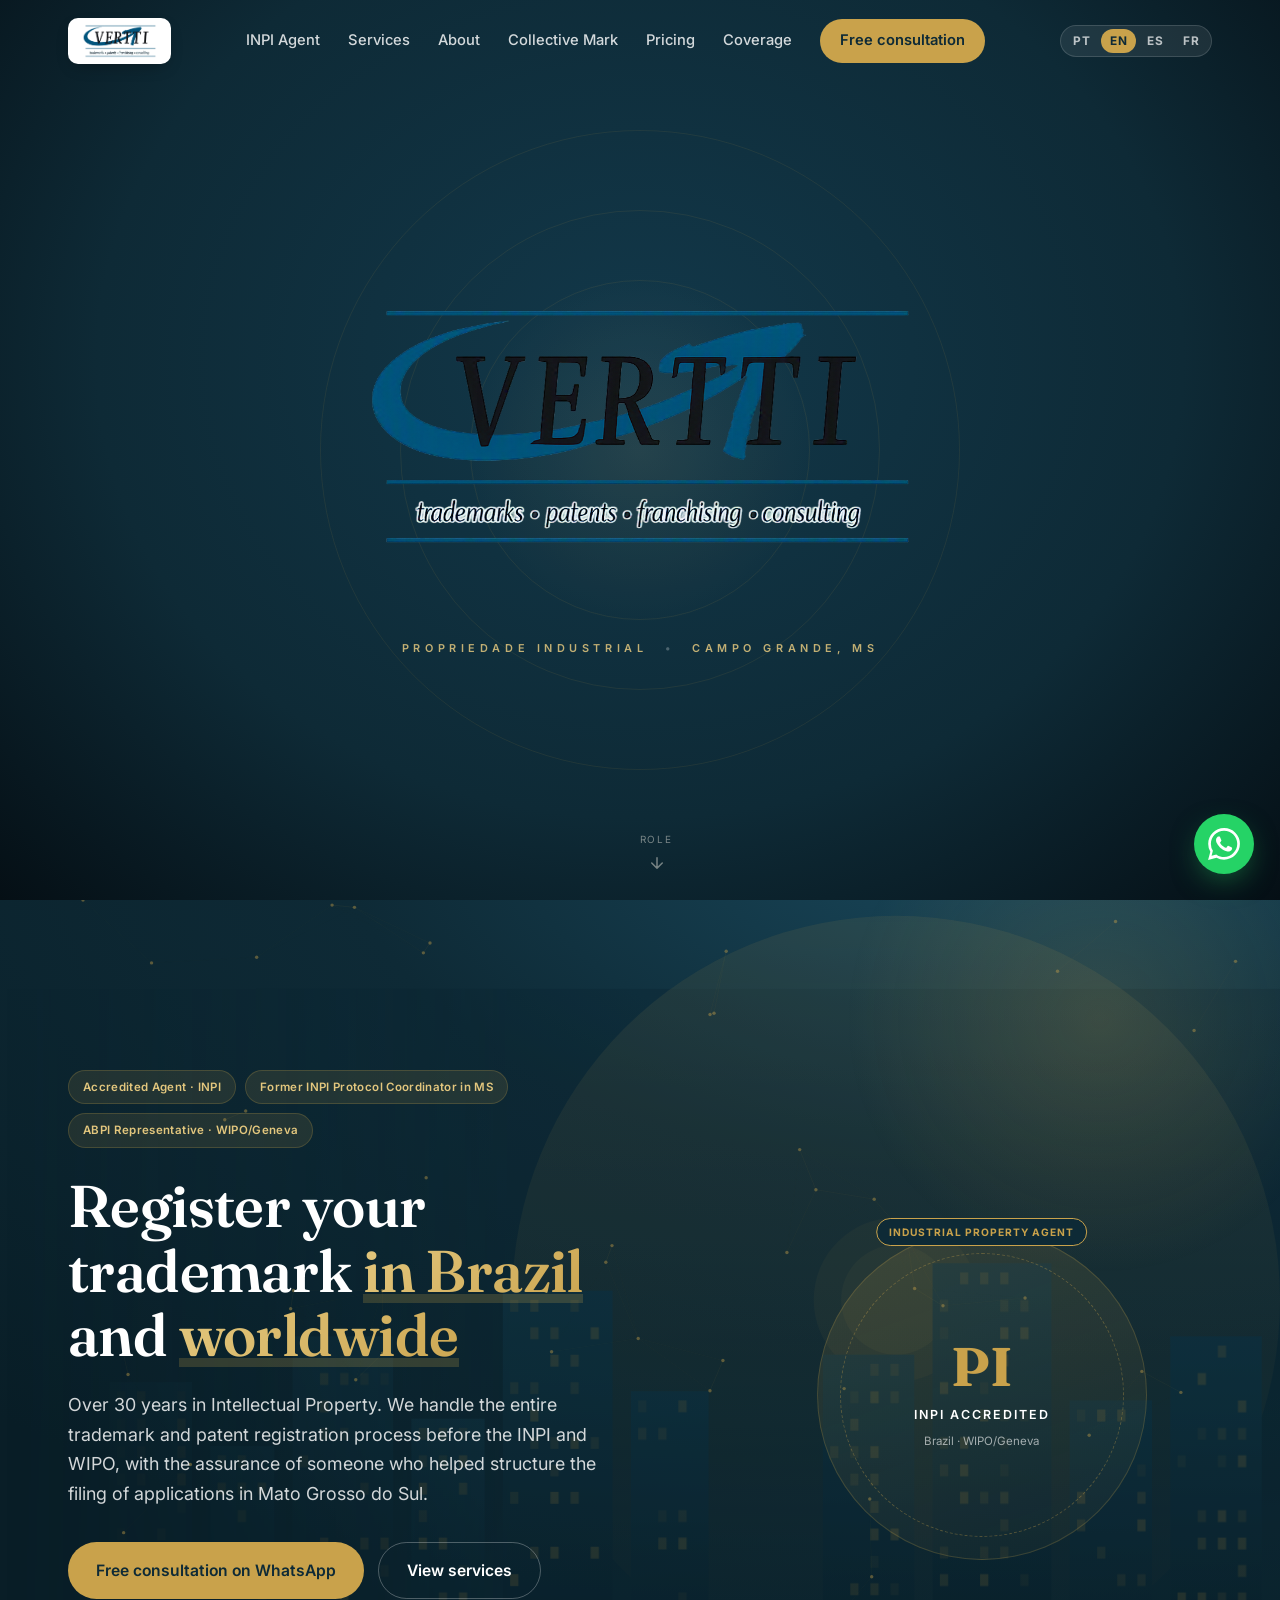
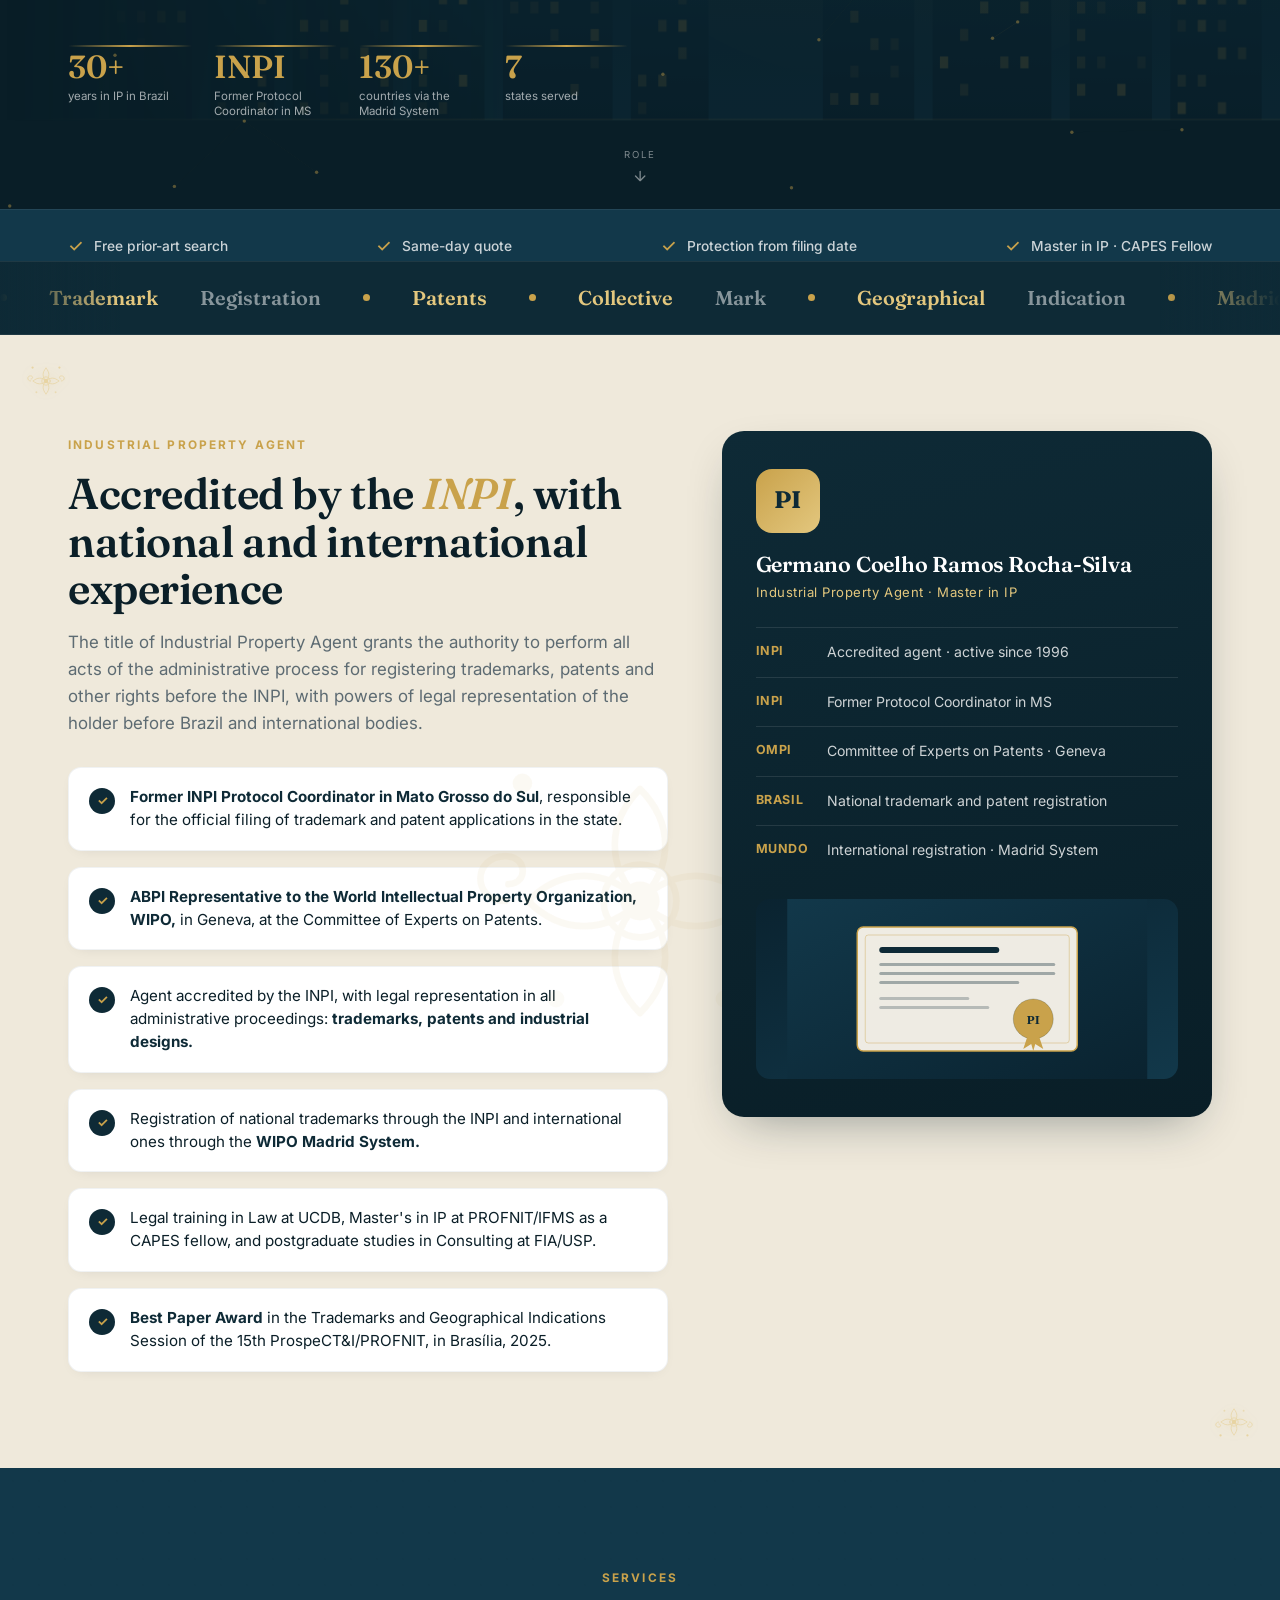
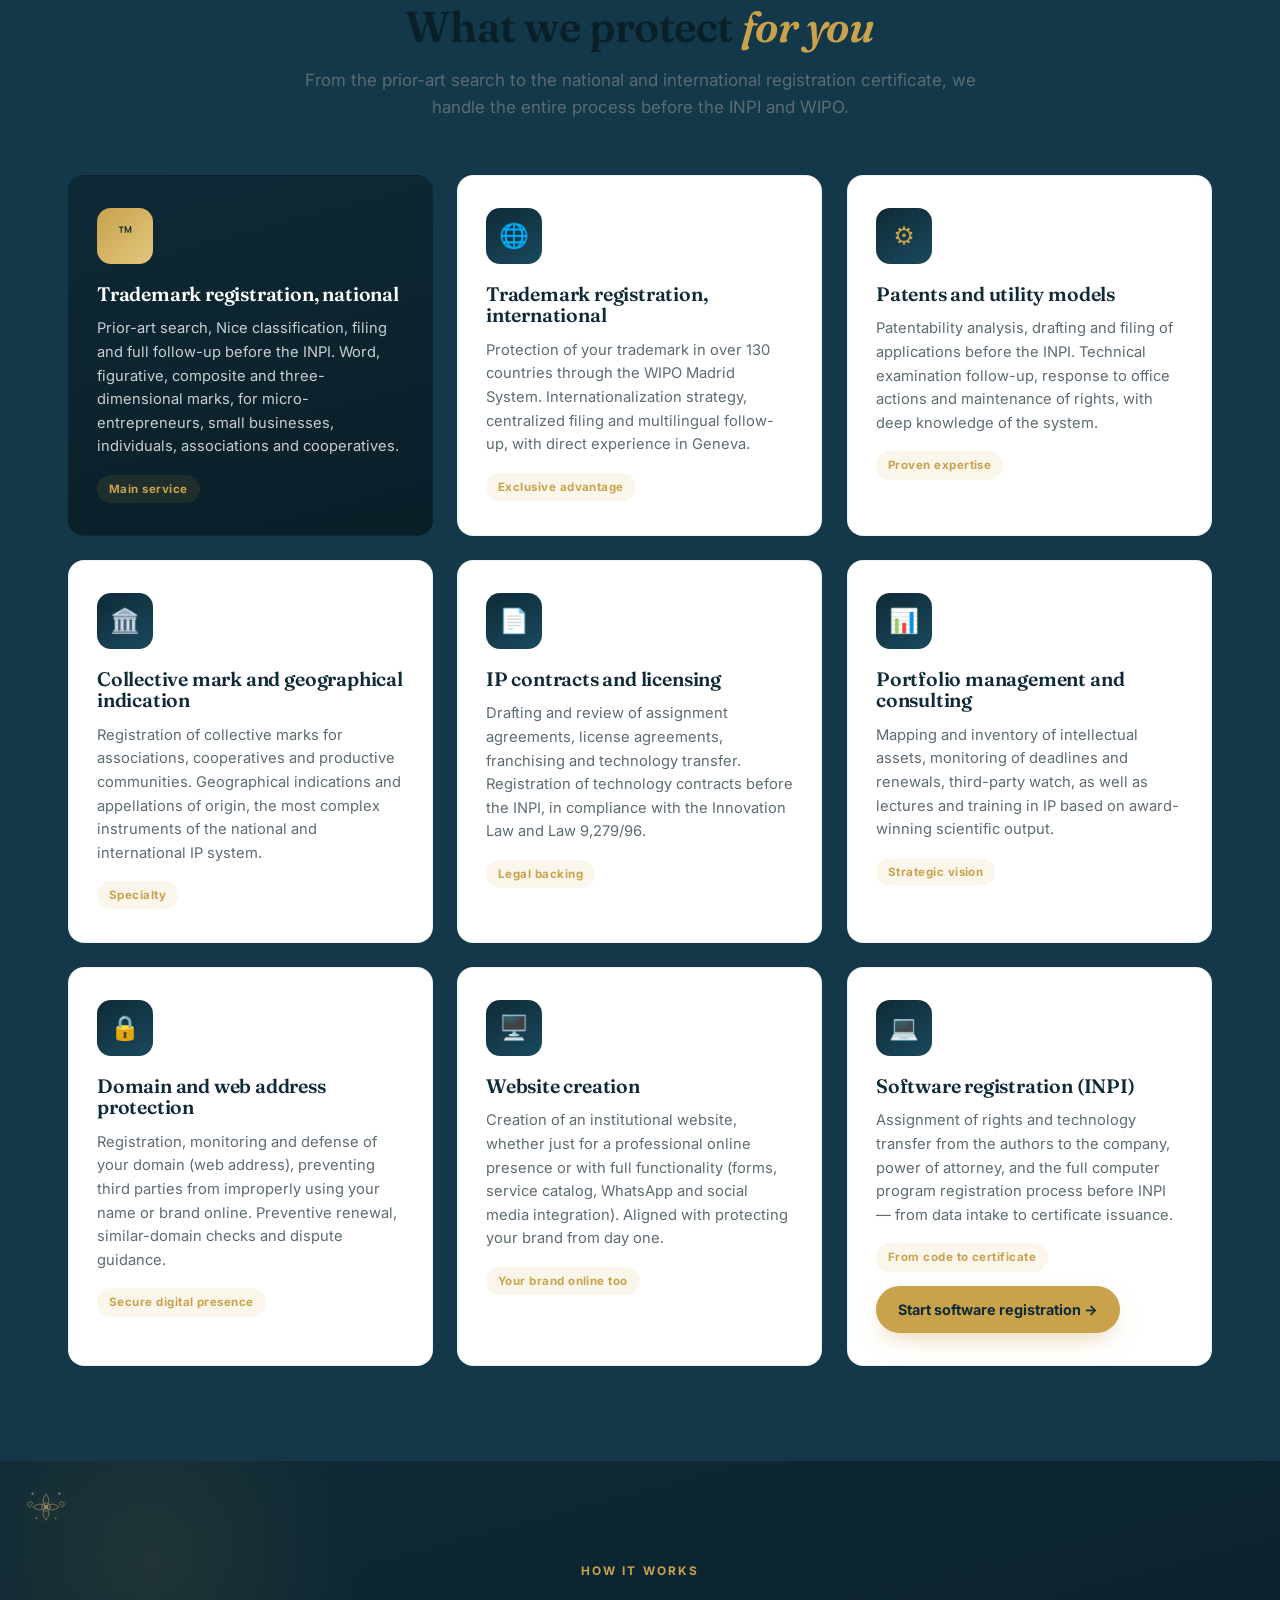
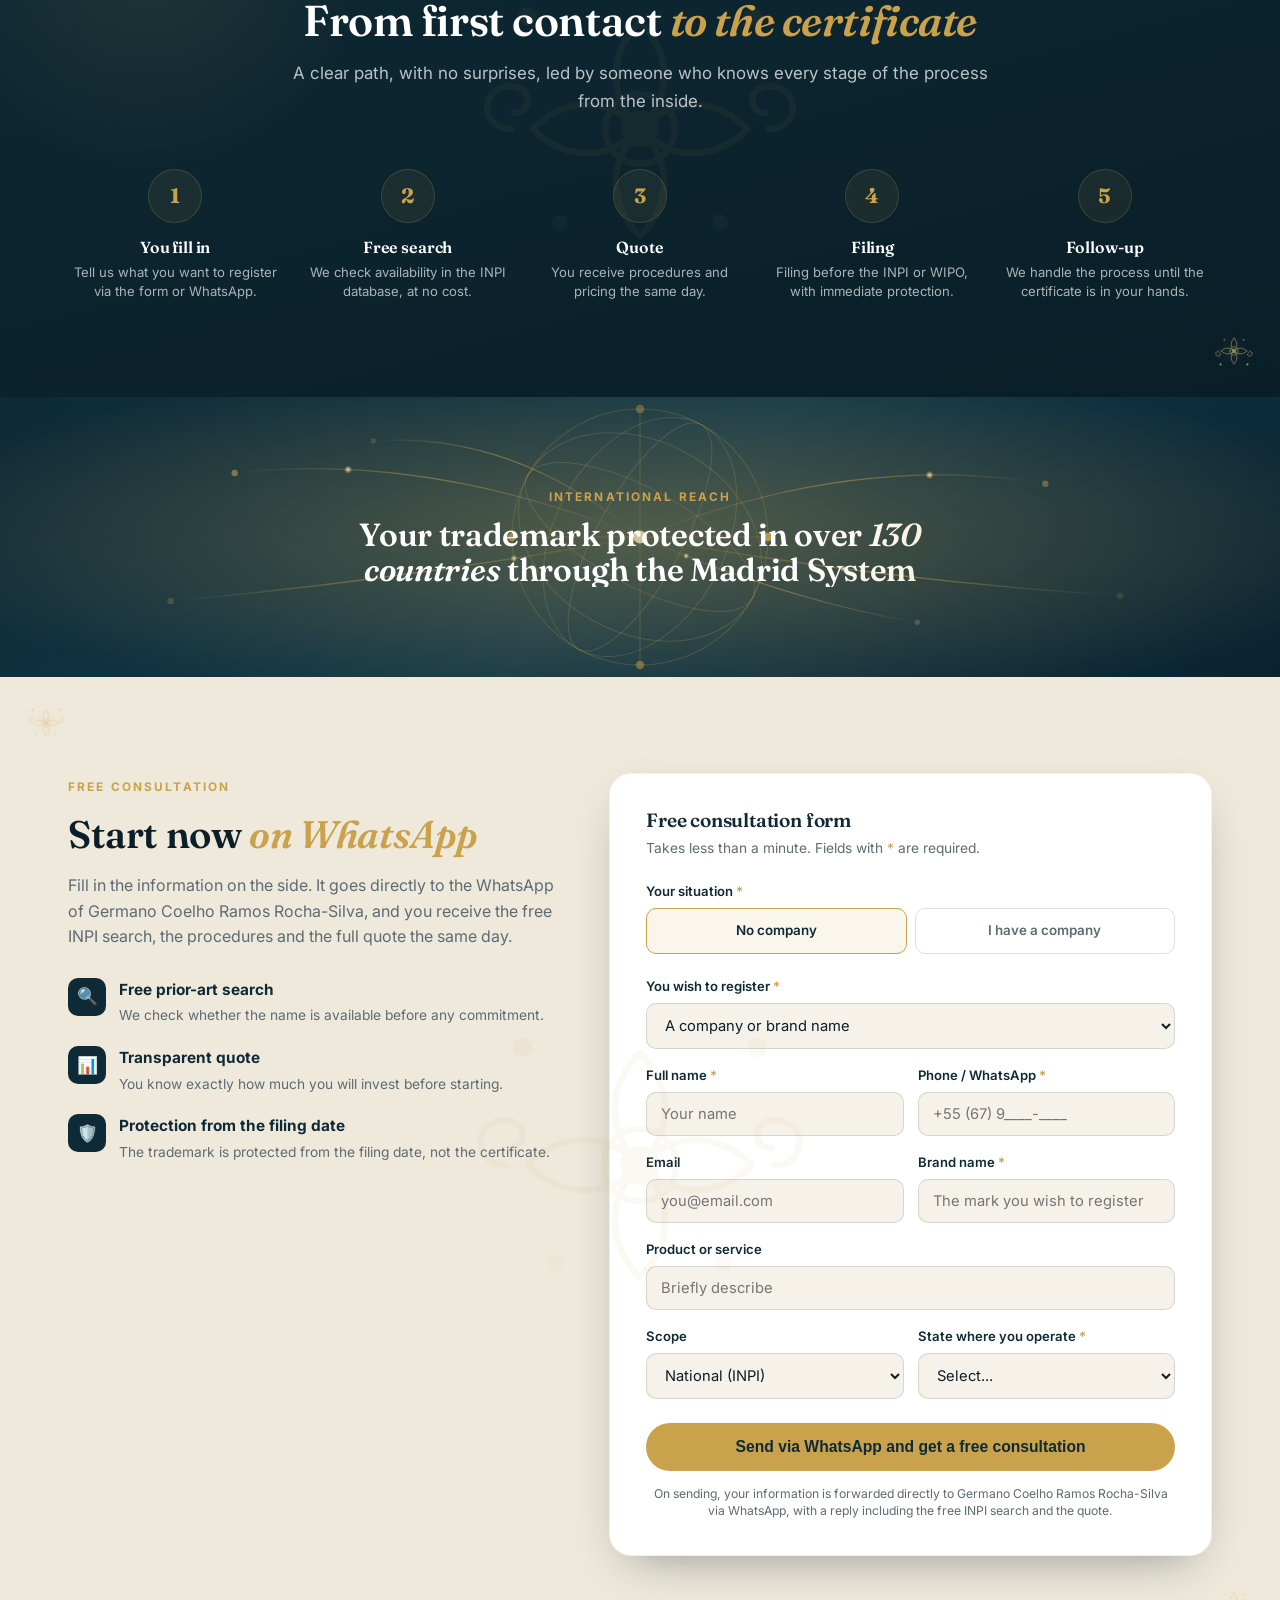
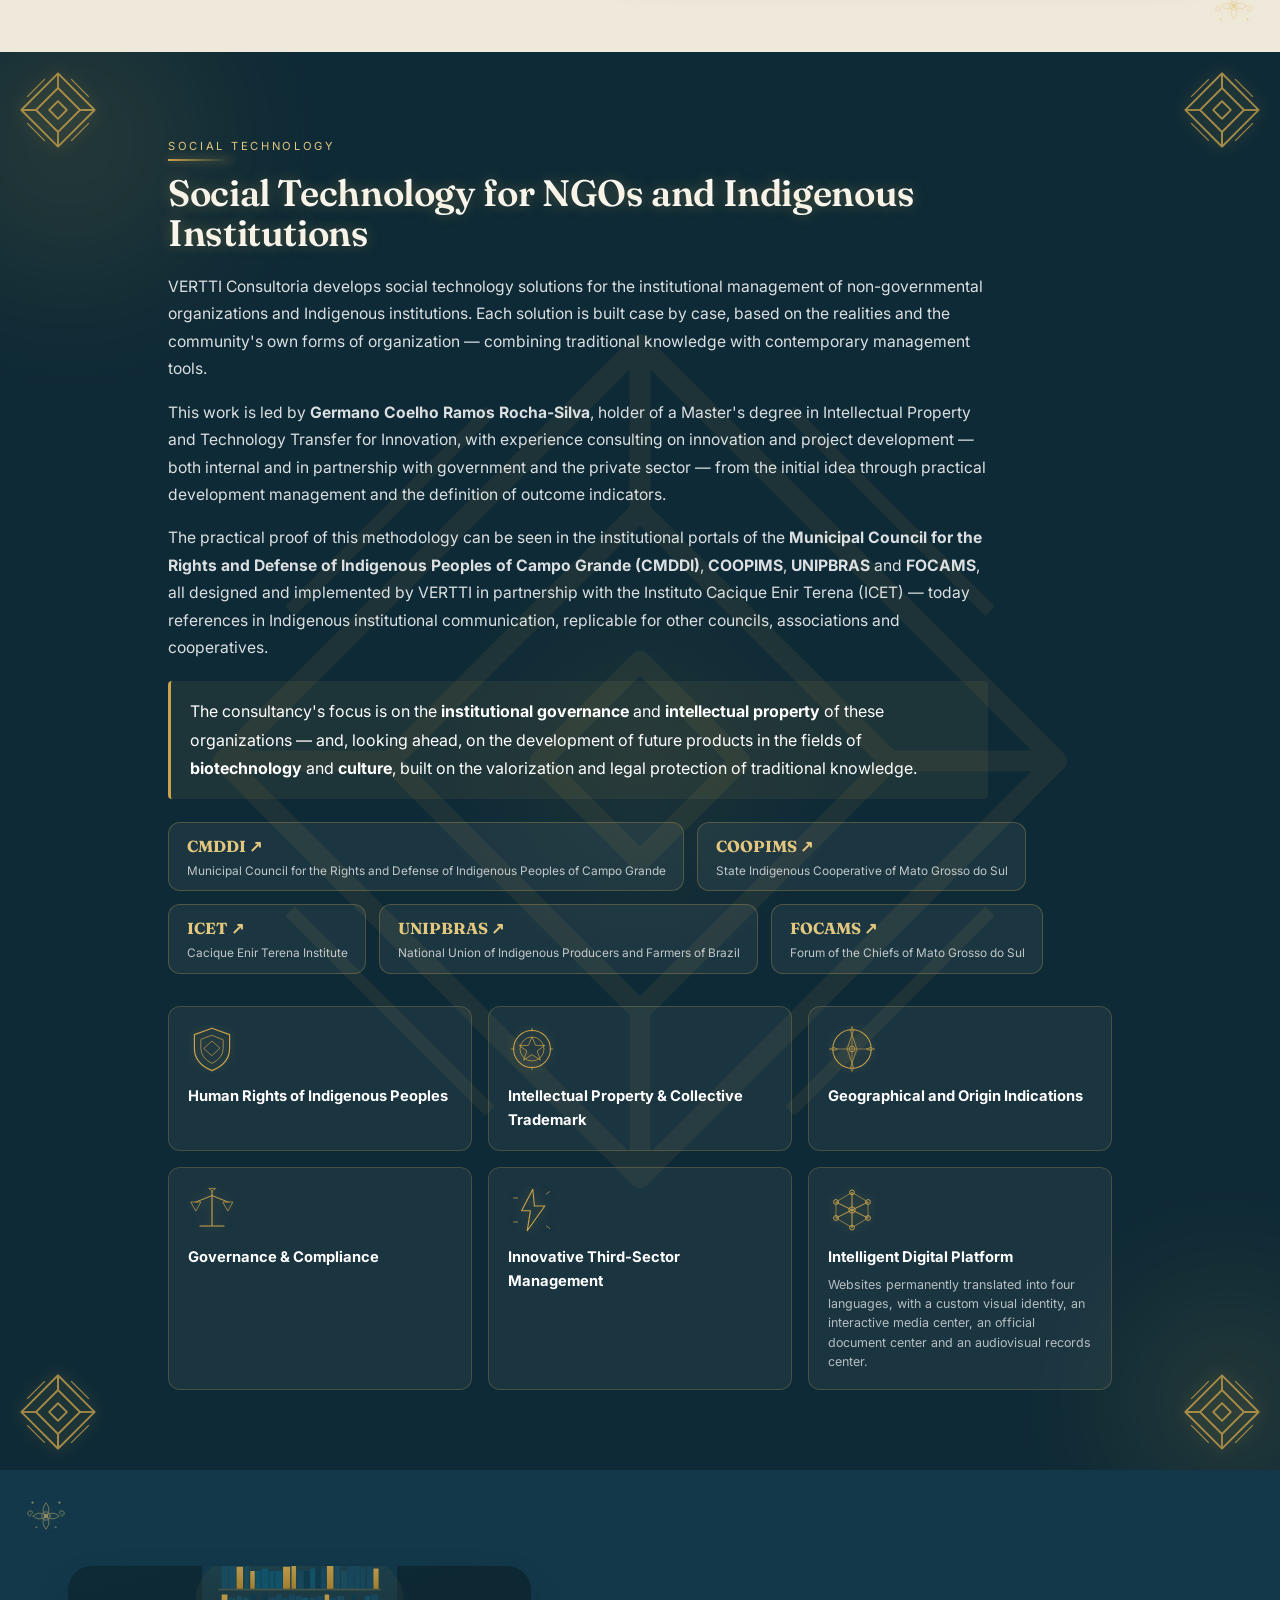
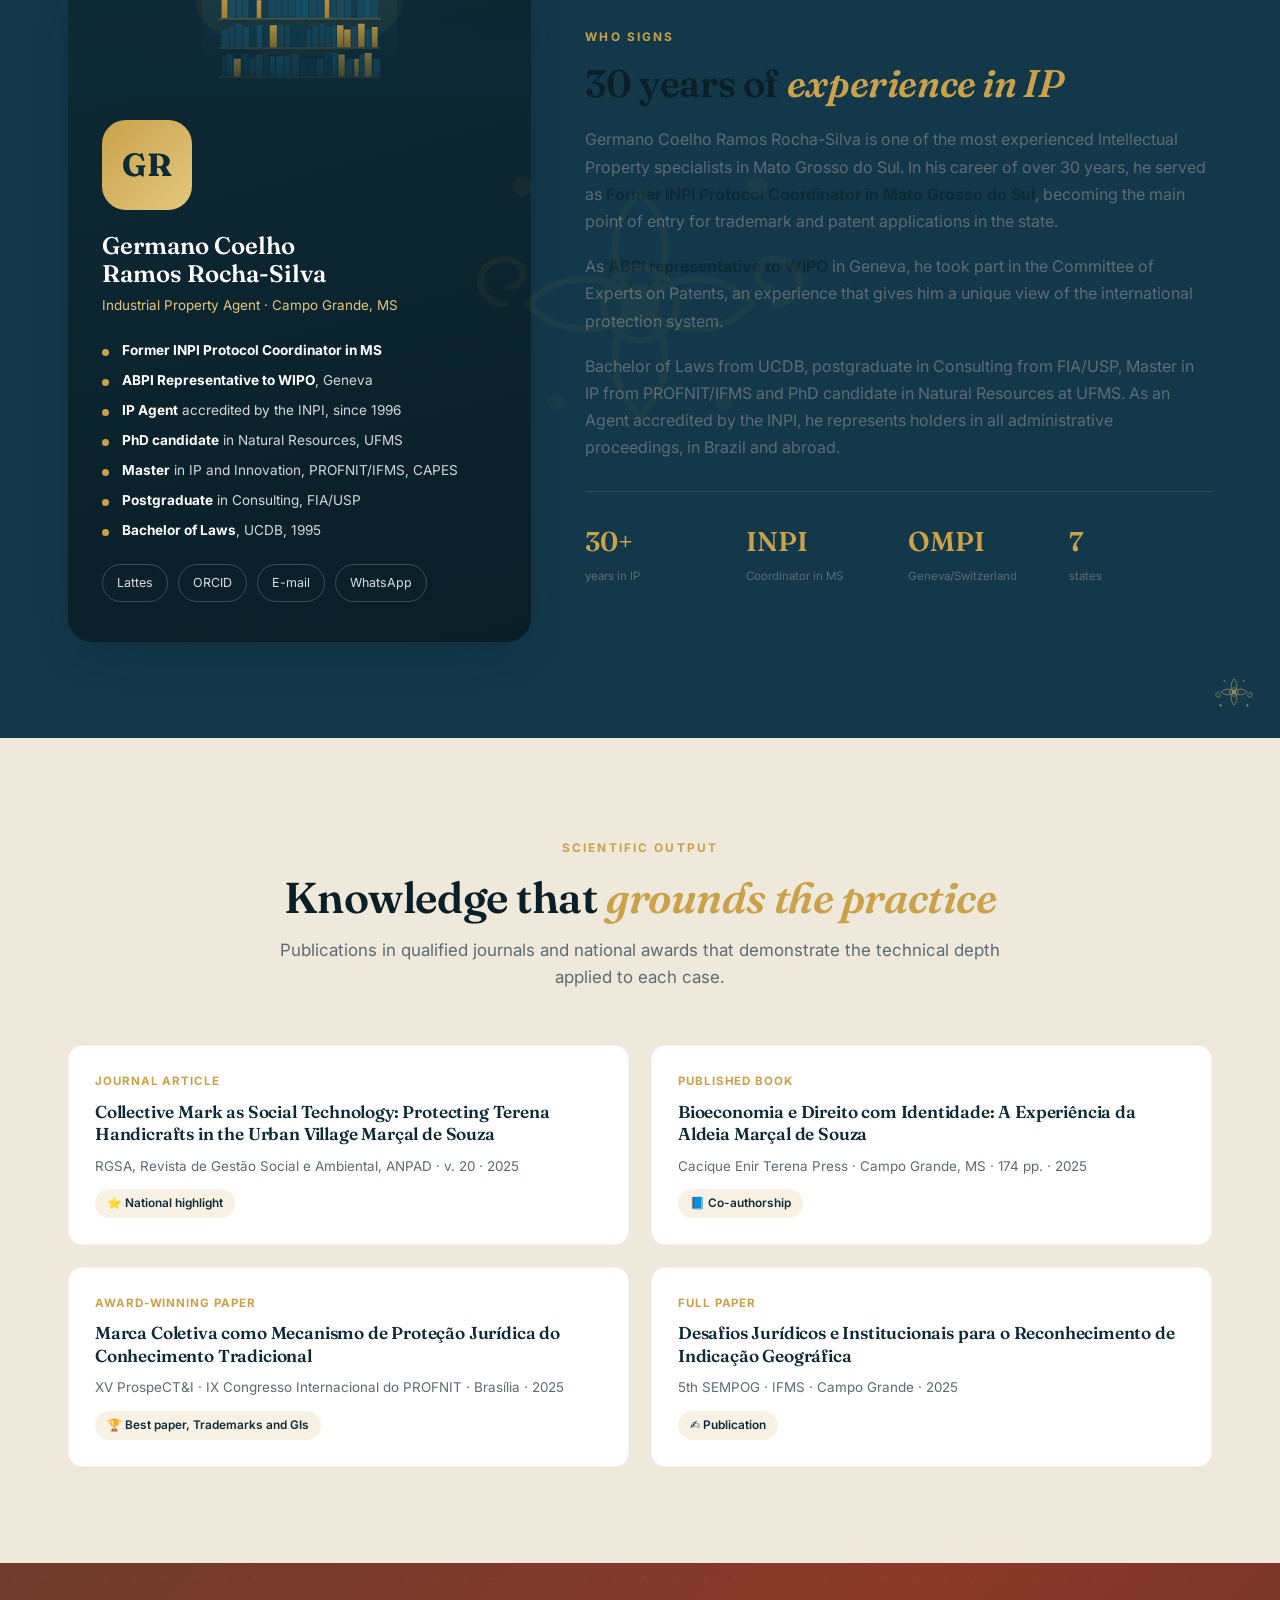
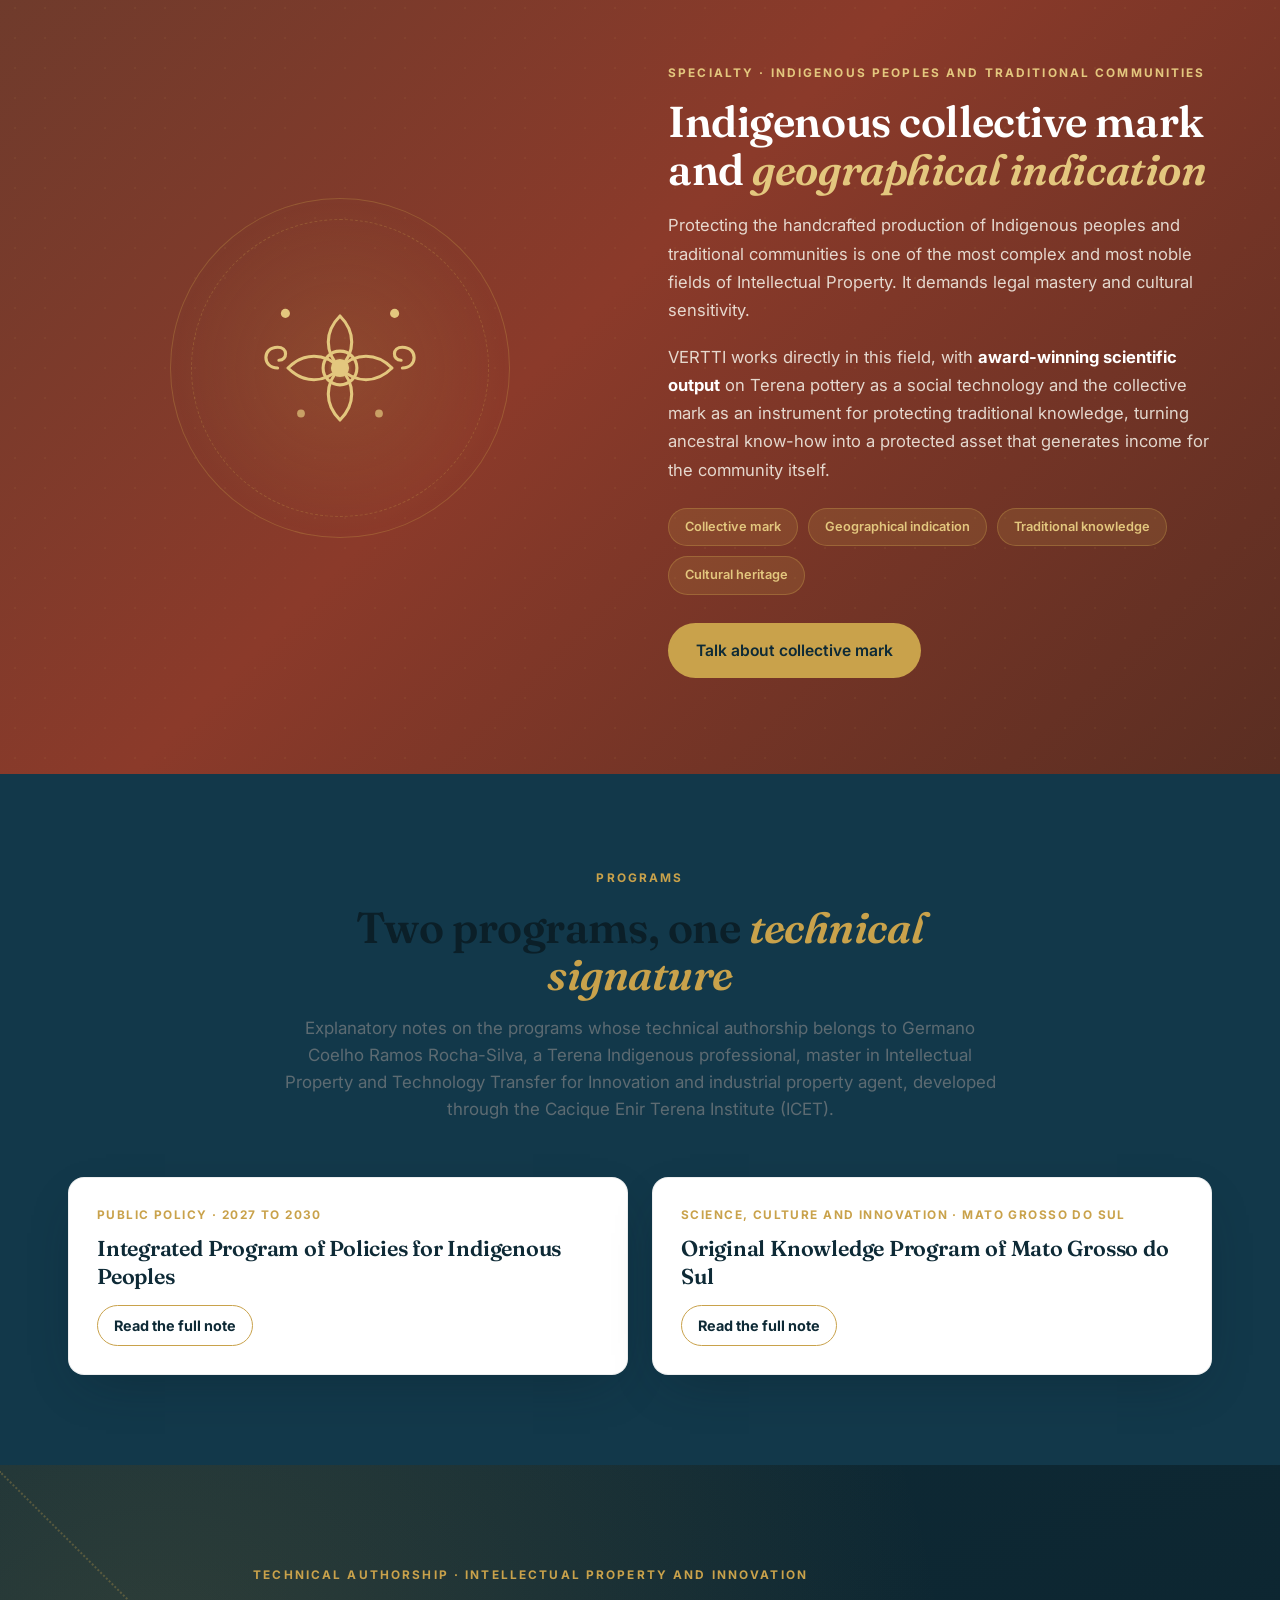
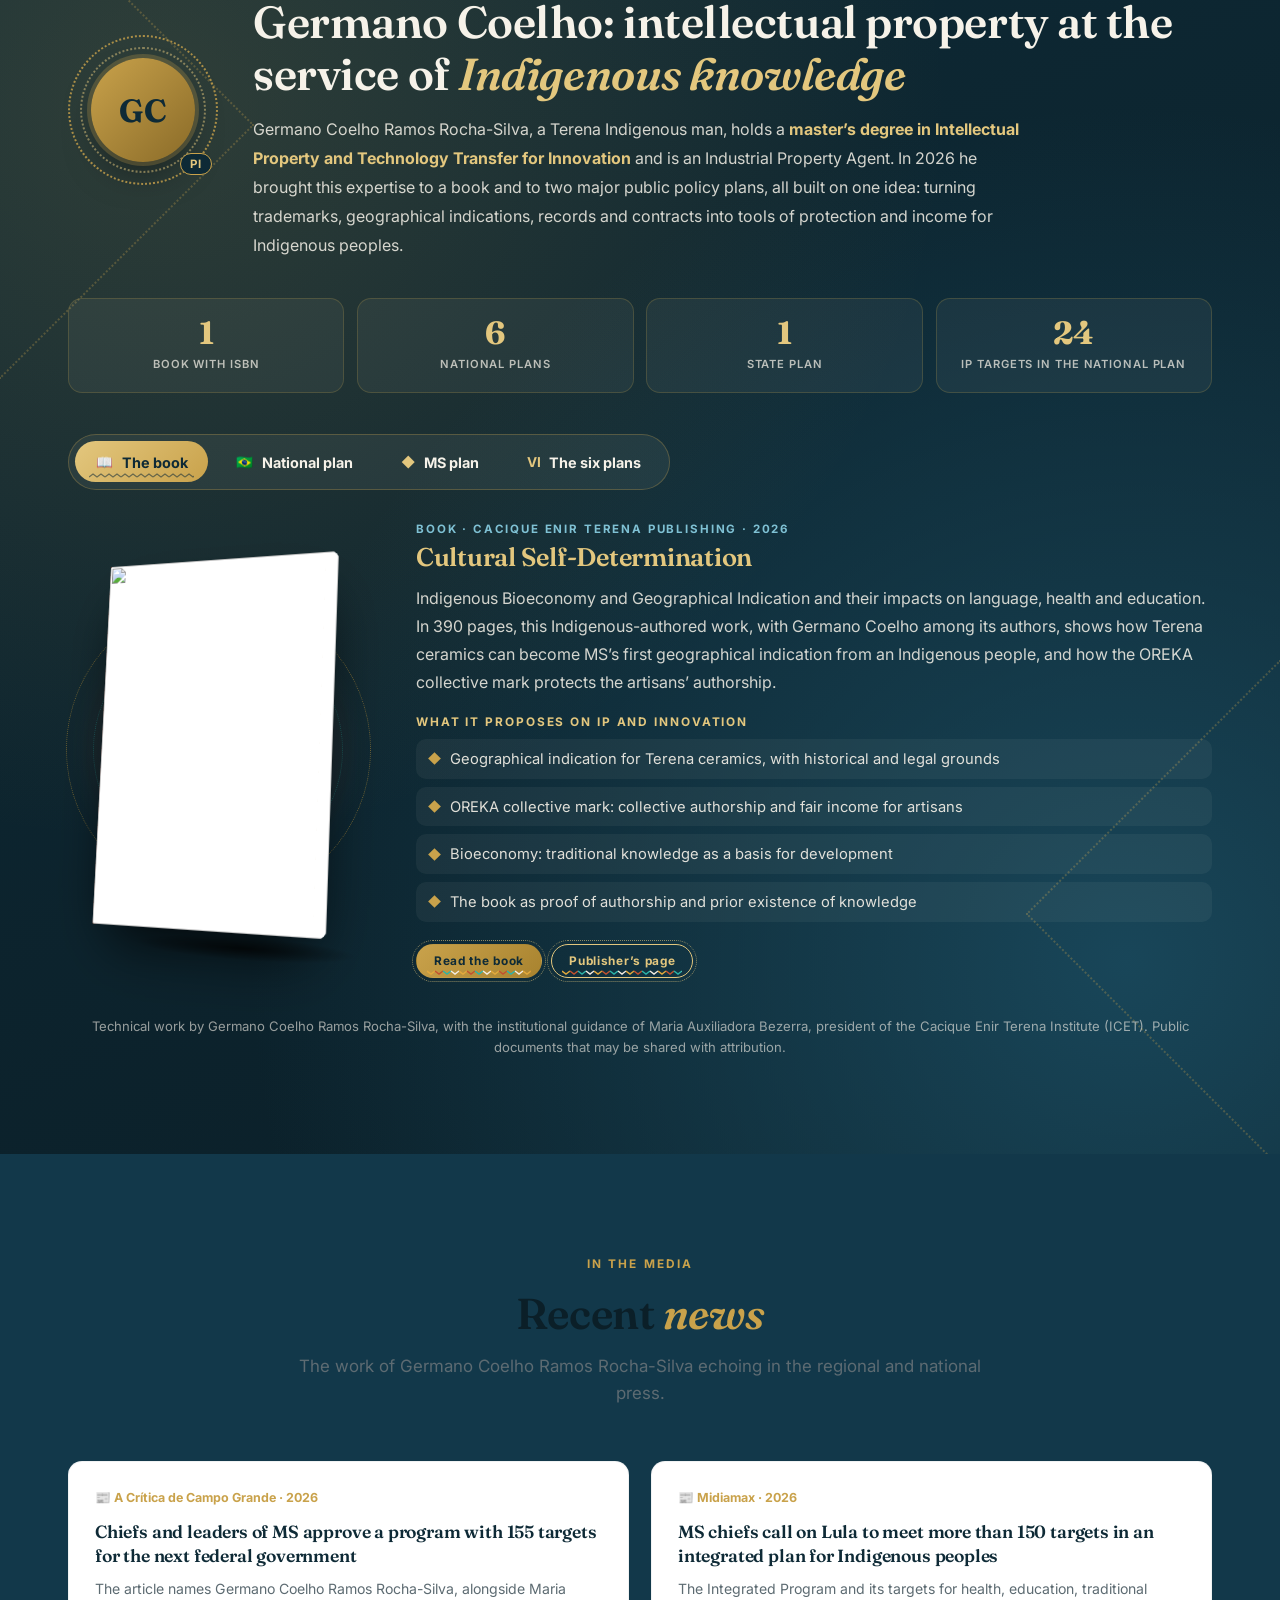
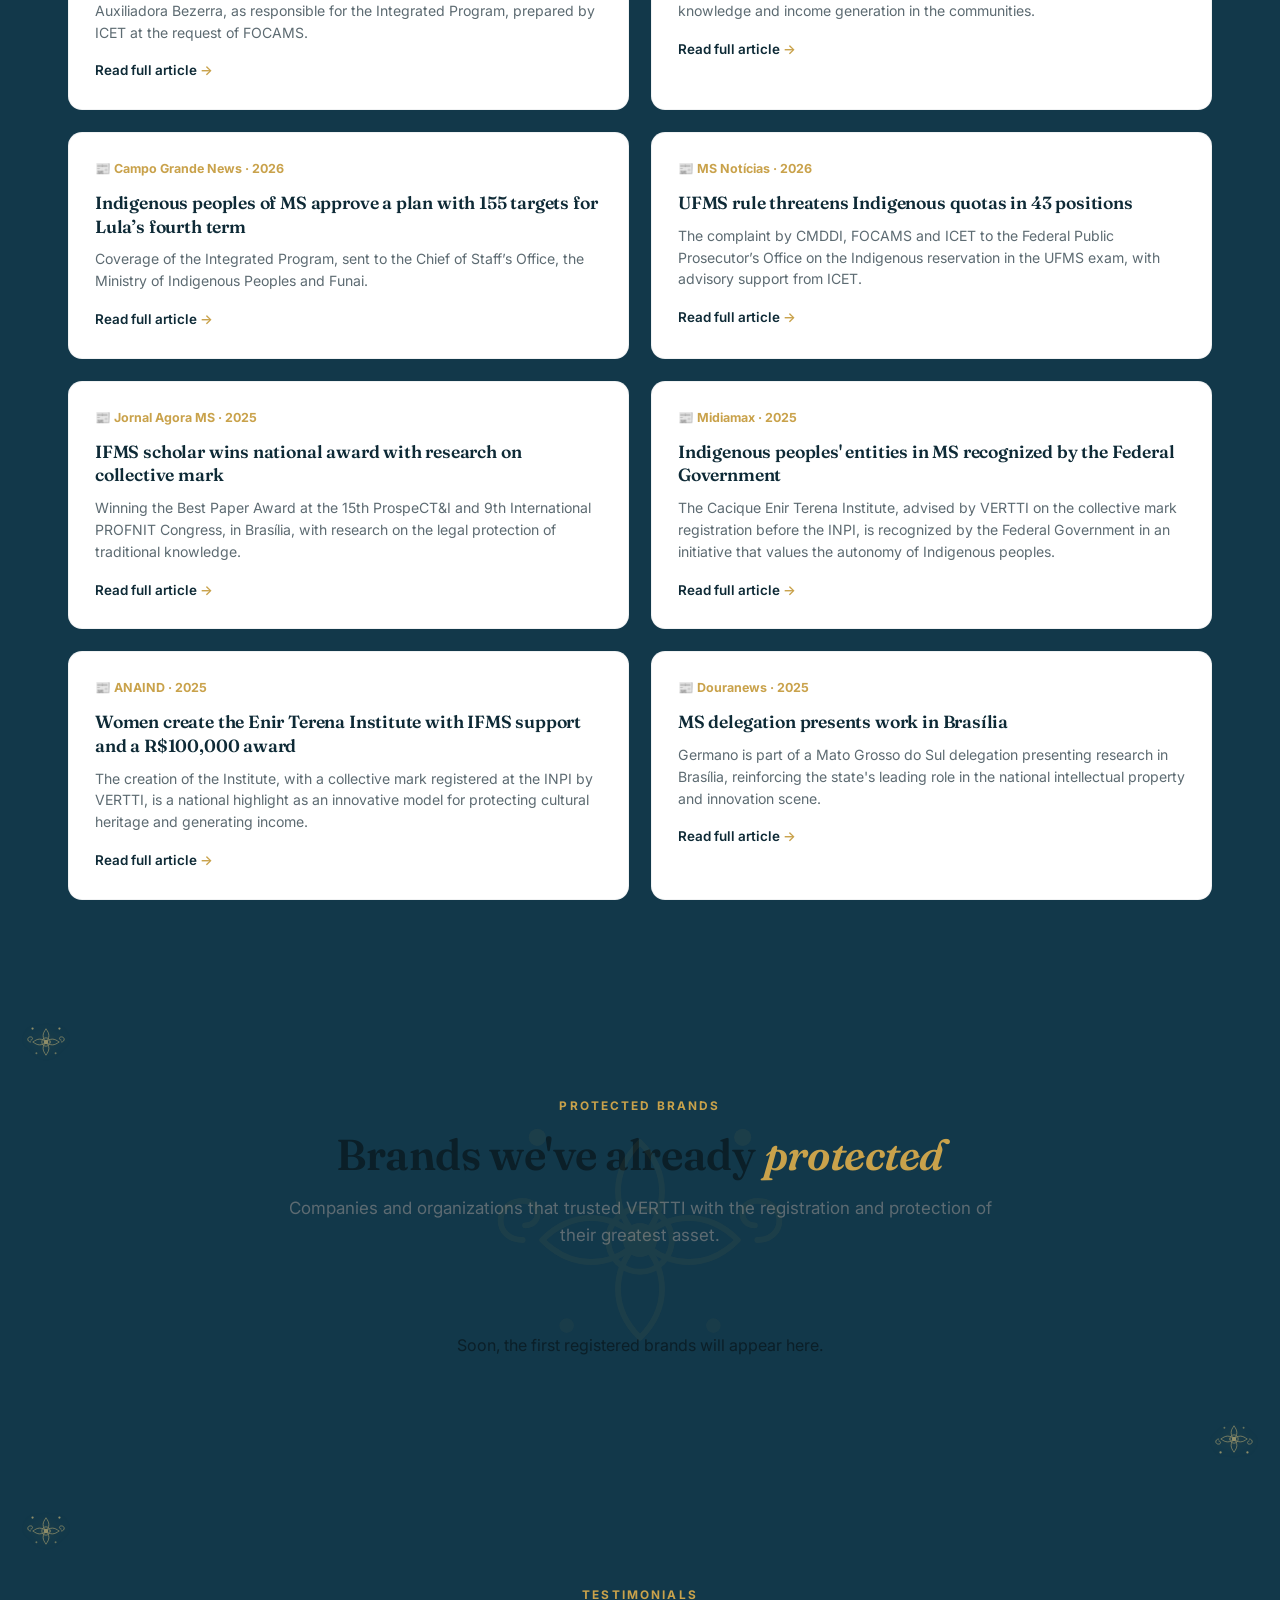
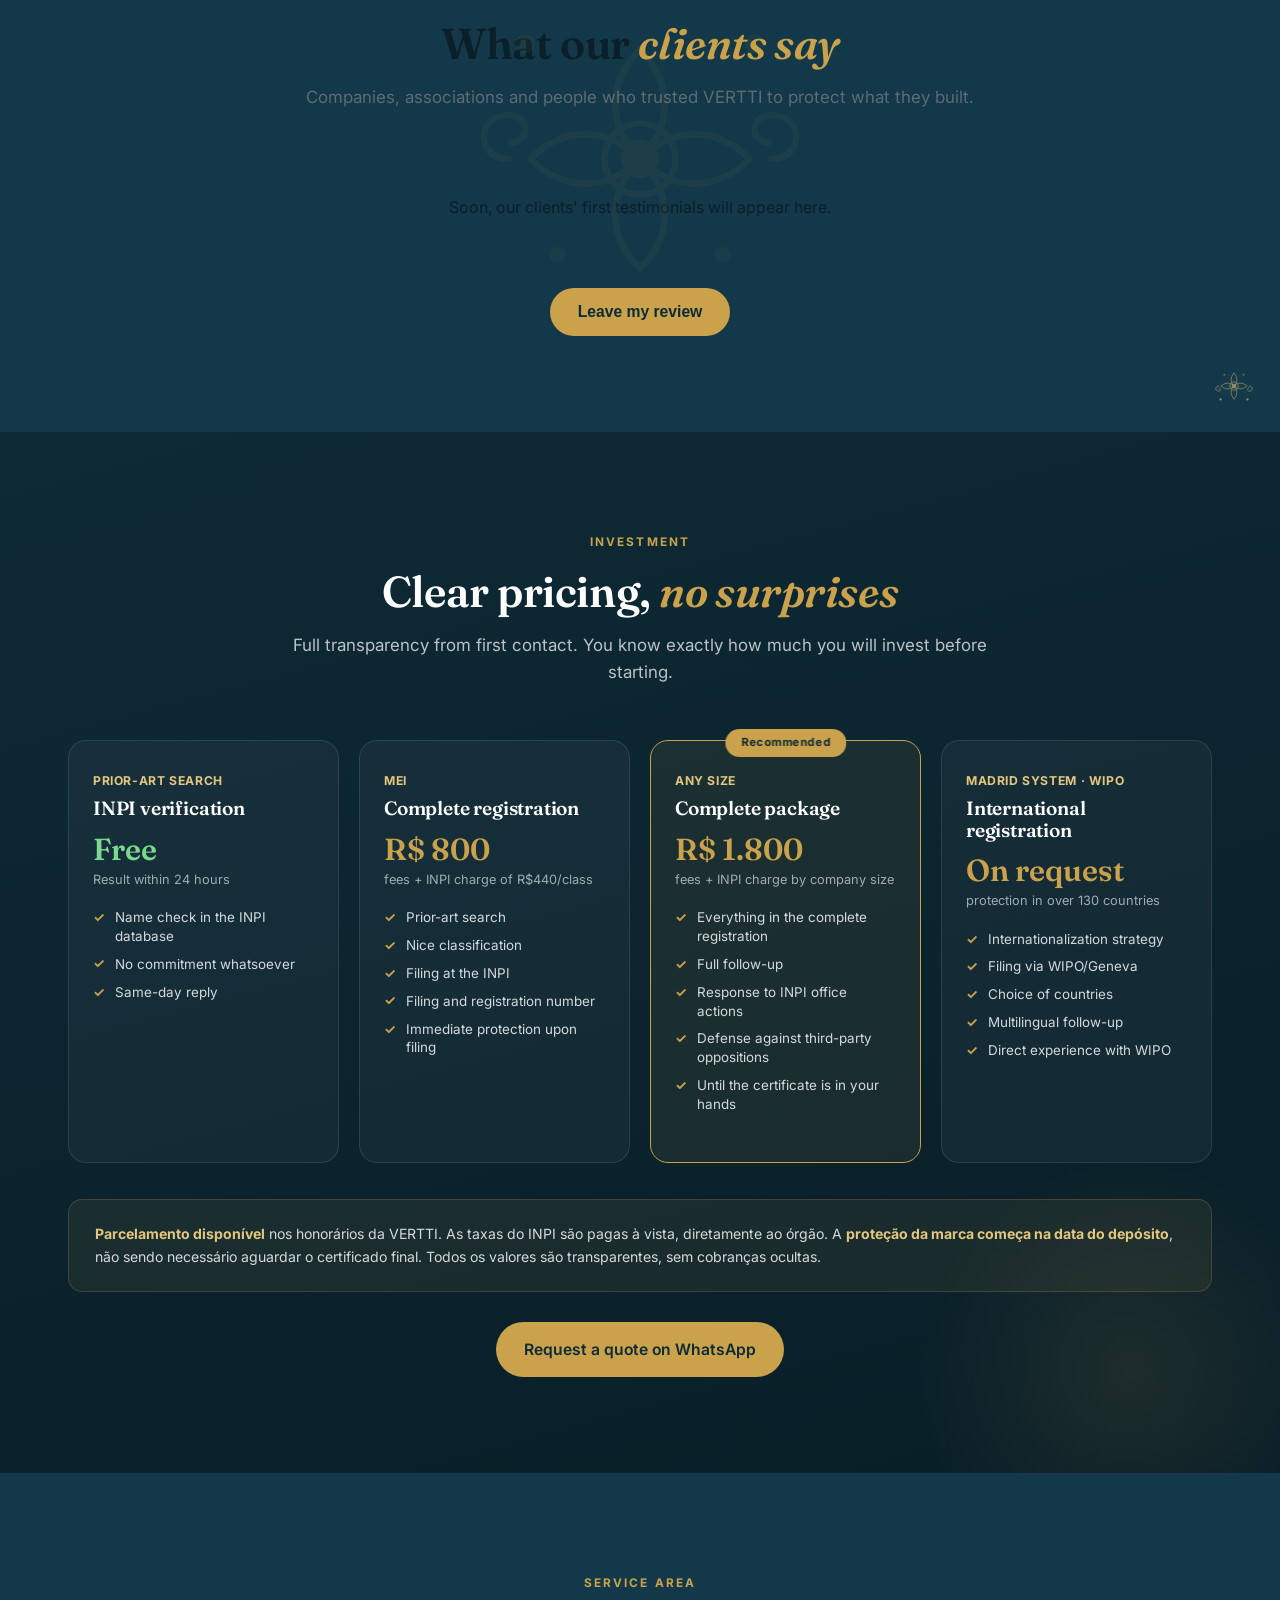
==== commit 444bc848: "Seção Germano Coelho: Propriedade Intelectual e Inovação, com o livro, os planos nacional e estadual" ====
--- a/index.html
+++ b/index.html
@@ -856,6 +856,83 @@
 }
 #dep-form input:focus, #dep-form textarea:focus{ outline:none; border-color:var(--ouro); }
 #dep-form button[type=submit]{ margin-top:20px; width:100%; justify-content:center; }
+</style>
+<link rel="stylesheet" href="leitor/leitor.css?v=20261115">
+<style>/* botões dos livros: folhear e baixar */
+.doc3d-acoes{display:flex;gap:.5rem;flex-wrap:wrap;justify-content:center;margin-top:.8rem}
+.doc-bt{display:inline-flex;align-items:center;gap:.4rem;padding:.55rem 1.05rem;border-radius:999px;border:1px solid currentColor;background:transparent;color:var(--btc);font:700 .74rem 'Inter',system-ui,sans-serif;letter-spacing:.06em;text-decoration:none;cursor:pointer}
+.doc-bt.pri{background:var(--btp);color:#FFF8F0;border-color:transparent}
+.doc-bt:hover{transform:translateY(-2px)}
+
+/* botões étnicos dos livros */
+.doc-bt{position:relative;isolation:isolate;overflow:hidden;outline:1.5px dotted color-mix(in srgb,var(--btc) 60%,transparent);outline-offset:3px;transition:outline-offset .35s,transform .3s}
+.doc-bt::before{content:'';position:absolute;left:10px;right:10px;bottom:2px;height:5px;z-index:-1;background:url("data:image/svg+xml,%3Csvg xmlns='http://www.w3.org/2000/svg' width='32' height='5'%3E%3Cpath d='M0 1 4 4 8 1' fill='none' stroke='%23E2A93B' stroke-width='1.4'/%3E%3Cpath d='M8 1 12 4 16 1' fill='none' stroke='%23C2502E' stroke-width='1.4'/%3E%3Cpath d='M16 1 20 4 24 1' fill='none' stroke='%232BB3A8' stroke-width='1.4'/%3E%3Cpath d='M24 1 28 4 32 1' fill='none' stroke='%23F4EEE3' stroke-width='1.4'/%3E%3C/svg%3E") 0 0/32px 5px repeat-x;animation:docZig 2.2s linear infinite}
+.doc-bt::after{content:'';position:absolute;inset:0;z-index:-2;background:url("data:image/svg+xml,%3Csvg xmlns='http://www.w3.org/2000/svg' width='22' height='22'%3E%3Cpath d='M11 3 19 11 11 19 3 11z' fill='none' stroke='%23FFFFFF' stroke-opacity='.14' stroke-width='1.2'/%3E%3C/svg%3E") 0 0/22px 22px;opacity:0;transition:opacity .35s}
+.doc-bt:hover::after{opacity:1;animation:docTrama 3s linear infinite}
+.doc-bt:hover{outline-offset:6px;outline-style:dashed}
+@keyframes docZig{to{background-position:32px 0}}@keyframes docTrama{to{background-position:44px 0}}
+@media (prefers-reduced-motion:reduce){.doc-bt::before,.doc-bt::after{animation:none}}
+.ticet .doc-bt{--btc:#C9973F;--btp:linear-gradient(135deg,#B5602A,#D98A4F)}
+#programas .doc-bt,.prg-acoes .doc-bt{--btc:#B5602A;--btp:linear-gradient(135deg,#B5602A,#D98A4F)}
+
+/* ══ Germano Coelho: PI e Inovação ══ */
+.gpi{position:relative;overflow:hidden;background:radial-gradient(ellipse at 12% 18%,rgba(201,162,75,.18),transparent 50%),radial-gradient(ellipse at 88% 85%,rgba(26,74,94,.9),transparent 55%),linear-gradient(160deg,#0E2A36,#0B1F28);color:#F6F2E9}
+.gpi-orn{position:absolute;width:360px;height:360px;border:2px dotted rgba(201,162,75,.3);transform:rotate(45deg);animation:gpiGiro 70s linear infinite;pointer-events:none}
+.gpi-orn.a{left:-180px;top:80px}.gpi-orn.b{right:-180px;bottom:60px;animation-direction:reverse}
+@keyframes gpiGiro{to{transform:rotate(405deg)}}
+.gpi .wrap{position:relative;z-index:1}
+.gpi-topo{display:grid;grid-template-columns:auto 1fr;gap:2.2rem;align-items:center}
+.gpi-med{position:relative;width:150px;height:150px;display:grid;place-items:center}
+.gpi-med i{position:absolute;inset:0;border-radius:50%;border:2px dotted rgba(201,162,75,.8);animation:gpiG2 18s linear infinite}
+.gpi-med i.r{inset:12px;border-color:rgba(227,199,126,.5);animation-direction:reverse;animation-duration:12s}
+@keyframes gpiG2{to{transform:rotate(360deg)}}
+.gpi-med span{width:104px;height:104px;border-radius:50%;display:grid;place-items:center;background:linear-gradient(135deg,#C9A24B,#8a6b28);font-family:'Fraunces',serif;font-weight:700;font-size:2rem;color:#0E2A36;box-shadow:0 0 0 4px rgba(201,162,75,.25),0 18px 40px -16px rgba(0,0,0,.7)}
+.gpi-med b{position:absolute;right:6px;bottom:10px;padding:.2rem .55rem;border-radius:999px;background:#0E2A36;border:1px solid #C9A24B;color:#E3C77E;font:700 .72rem 'Inter';letter-spacing:.1em}
+.gpi h2{font-family:'Fraunces',serif;font-size:clamp(1.8rem,3.6vw,2.8rem);line-height:1.15;margin:.6rem 0 1rem;color:#F6F2E9}
+.gpi h2 em{font-style:italic;color:#E3C77E}
+.gpi-lead{color:rgba(246,242,233,.85);line-height:1.8;max-width:78ch}
+.gpi-lead strong{color:#E3C77E}
+.gpi-nums{display:grid;grid-template-columns:repeat(4,1fr);gap:.8rem;margin:2.4rem 0 2.6rem}
+.gpi-nums div{text-align:center;padding:1rem .5rem;border-radius:14px;background:rgba(246,242,233,.05);border:1px solid rgba(201,162,75,.22)}
+.gpi-nums b{display:block;font-family:'Fraunces',serif;font-size:2rem;color:#E3C77E;line-height:1.1}
+.gpi-nums span{font:600 .7rem 'Inter';letter-spacing:.08em;text-transform:uppercase;color:rgba(246,242,233,.72)}
+.gpi-tabs{position:relative;display:flex;flex-wrap:wrap;gap:.4rem;padding:.4rem;border-radius:999px;background:rgba(246,242,233,.06);border:1px solid rgba(201,162,75,.3);width:fit-content;max-width:100%;margin-bottom:2rem}
+.gpi-tab{position:relative;z-index:1;display:inline-flex;align-items:center;gap:.55rem;padding:.75rem 1.3rem;border-radius:999px;border:0;background:none;color:#F6F2E9;font:700 .9rem 'Inter';cursor:pointer;transition:color .35s}
+.gpi-tab i{font-style:normal;font-size:.85rem;color:#E3C77E;transition:transform .6s cubic-bezier(.3,1.6,.45,1)}
+.gpi-tab.on{color:#0E2A36}.gpi-tab.on i{color:#0E2A36;transform:rotate(360deg)}
+.gpi-ind{position:absolute;z-index:0;border-radius:999px;background:linear-gradient(135deg,#E3C77E,#C9A24B);transition:all .55s cubic-bezier(.6,0,.2,1)}
+.gpi-ind::after{content:'';position:absolute;left:14px;right:14px;bottom:4px;height:5px;background:url("data:image/svg+xml,%3Csvg xmlns='http://www.w3.org/2000/svg' width='16' height='5'%3E%3Cpath d='M0 4 4 1 8 4 12 1 16 4' fill='none' stroke='%230E2A36' stroke-width='1.3' stroke-opacity='.55'/%3E%3C/svg%3E") 0 0/16px 5px repeat-x;animation:gpiZig 1.6s linear infinite}
+@keyframes gpiZig{to{background-position:16px 0}}
+.gpi-painel[hidden]{display:none}
+.gpi-painel.entra .gpi-grid>*,.gpi-painel.entra>*{animation:gpiEntra .7s cubic-bezier(.2,.8,.2,1) both}
+.gpi-painel.entra .gpi-tx{animation-delay:.1s}
+@keyframes gpiEntra{from{opacity:0;transform:translateY(22px)}to{opacity:1;transform:none}}
+.gpi-grid{display:grid;grid-template-columns:300px 1fr;gap:3rem;align-items:center}
+.gpi-livro .doc3d-palco{width:min(250px,70vw);margin:0 auto}
+.gpi-k{display:block;font:700 .72rem 'Inter';letter-spacing:.16em;text-transform:uppercase;color:#7fc1d4;margin-bottom:.4rem}
+.gpi-tx h3{font-family:'Fraunces',serif;font-size:1.6rem;line-height:1.2;color:#E3C77E;margin:0 0 .7rem}
+.gpi-tx p{color:rgba(246,242,233,.85);line-height:1.75;margin:0 0 1.2rem}
+.gpi-tx h4{font:700 .74rem 'Inter';letter-spacing:.16em;text-transform:uppercase;color:#E3C77E;margin:0 0 .6rem}
+.gpi-pi{list-style:none;padding:0;margin:0 0 1.4rem;display:grid;gap:.5rem}
+.gpi-pi li{position:relative;padding:.55rem .8rem .55rem 2.1rem;border-radius:10px;background:rgba(246,242,233,.05);color:rgba(246,242,233,.9);font-size:.92rem;line-height:1.5;transition:transform .3s,background .3s}
+.gpi-pi li::before{content:'';position:absolute;left:.85rem;top:.95rem;width:9px;height:9px;transform:rotate(45deg);background:#C9A24B;transition:transform .6s cubic-bezier(.3,1.5,.5,1)}
+.gpi-pi li:hover{transform:translateX(5px);background:rgba(201,162,75,.12)}.gpi-pi li:hover::before{transform:rotate(225deg)}
+.gpi-pi b{color:#E3C77E}
+.gpi-acoes{display:flex;flex-wrap:wrap;gap:.6rem}
+.gpi .doc-bt{--btc:#E3C77E;--btp:linear-gradient(135deg,#C9A24B,#a8832f)}
+.gpi .doc-bt.pri{color:#0E2A36}
+.gpi-s6h{font-family:'Fraunces',serif;font-size:1.5rem;color:#E3C77E;margin:0 0 .4rem}
+.gpi-painel > p{color:rgba(246,242,233,.82);margin:0 0 1.4rem}
+.gpi-seis{display:grid;grid-template-columns:repeat(3,1fr);gap:.8rem}
+.gpi-plano{position:relative;display:flex;align-items:center;gap:.9rem;padding:1rem 1.1rem;border-radius:14px;border:1px solid rgba(201,162,75,.25);background:rgba(246,242,233,.05);color:#F6F2E9;font:600 .95rem 'Inter';text-align:left;cursor:pointer;overflow:hidden;transition:transform .35s cubic-bezier(.3,1.4,.5,1),border-color .35s}
+.gpi-plano span{flex:1}.gpi-plano small{font-size:.74rem;color:rgba(246,242,233,.65)}
+.gpi-plano i{flex:none;width:36px;height:36px;display:grid;place-items:center;border-radius:8px;transform:rotate(45deg);background:linear-gradient(135deg,#C9A24B,#8a6b28);transition:transform .6s cubic-bezier(.3,1.5,.5,1)}
+.gpi-plano i::before{content:attr(data-n);transform:rotate(-45deg);font:700 .78rem 'Fraunces',serif;color:#0E2A36}
+.gpi-plano::after{content:'';position:absolute;left:0;right:0;bottom:0;height:5px;background:url("data:image/svg+xml,%3Csvg xmlns='http://www.w3.org/2000/svg' width='32' height='5'%3E%3Cpath d='M0 1 4 4 8 1' fill='none' stroke='%23C9A24B' stroke-width='1.4'/%3E%3Cpath d='M8 1 12 4 16 1' fill='none' stroke='%23E3C77E' stroke-width='1.4'/%3E%3Cpath d='M16 1 20 4 24 1' fill='none' stroke='%237fc1d4' stroke-width='1.4'/%3E%3Cpath d='M24 1 28 4 32 1' fill='none' stroke='%23F6F2E9' stroke-width='1.4'/%3E%3C/svg%3E") 0 0/32px 5px repeat-x;transform:scaleX(0);transform-origin:0;transition:transform .5s}
+.gpi-plano:hover{transform:translateY(-4px);border-color:#C9A24B}.gpi-plano:hover i{transform:rotate(225deg)}.gpi-plano:hover::after{transform:scaleX(1);animation:docZig 1.4s linear infinite}
+.gpi-nota{margin:2.4rem 0 0;font-size:.82rem;color:rgba(246,242,233,.6);text-align:center}
+@media(max-width:900px){.gpi-topo,.gpi-grid{grid-template-columns:1fr;text-align:center;justify-items:center}.gpi-pi{text-align:left}.gpi-acoes{justify-content:center}.gpi-nums{grid-template-columns:repeat(2,1fr)}.gpi-seis{grid-template-columns:1fr}.gpi-tabs{border-radius:22px}.gpi-tab{padding:.6rem 1rem;font-size:.84rem}}
+@media (prefers-reduced-motion:reduce){.gpi-orn,.gpi-med i,.gpi-ind::after{animation:none}}
 </style>
 </head>
 <body>
@@ -1563,6 +1640,21 @@
   </div>
 </section>
 
+<!-- GERMANO COELHO: PROPRIEDADE INTELECTUAL E INOVAÇÃO -->
+<section class="gpi" id="germano-pi">
+  <i class="gpi-orn a" aria-hidden="true"></i><i class="gpi-orn b" aria-hidden="true"></i>
+  <div class="wrap">
+    <div class="gpi-topo">
+      <div class="gpi-med" aria-hidden="true"><i></i><i class="r"></i><span>GC</span><b>PI</b></div>
+      <div><span class="eyebrow" data-i18n="gpi.eyb">Autoria técnica · Propriedade Intelectual e Inovação</span><h2 data-i18n="gpi.h">Germano Coelho: a propriedade intelectual a serviço dos <em>saberes indígenas</em></h2><p class="gpi-lead" data-i18n="gpi.lead">Germano Coelho Ramos Rocha-Silva, indígena Terena, é <strong>mestre em Propriedade Intelectual e Transferência de Tecnologia para a Inovação</strong> e Agente da Propriedade Industrial. Em 2026, levou esse conhecimento para um livro e para dois grandes planos de políticas públicas, todos com uma mesma ideia: transformar marcas, indicações geográficas, registros e contratos em ferramentas de proteção e de renda para os povos indígenas.</p></div>
+    </div>
+    <div class="gpi-nums"><div><b>1</b><span data-i18n="gpi.n1">livro com ISBN</span></div><div><b>6</b><span data-i18n="gpi.n2">planos nacionais</span></div><div><b>1</b><span data-i18n="gpi.n3">plano estadual</span></div><div><b>24</b><span data-i18n="gpi.n4">metas de PI no plano nacional</span></div></div>
+    <div class="gpi-tabs" role="tablist"><button class="gpi-tab on" role="tab" id="gpi-t1" aria-controls="gpi-p1" aria-selected="true"><i>📖</i><span data-i18n="gpi.tab1">O livro</span></button><button class="gpi-tab" role="tab" id="gpi-t2" aria-controls="gpi-p2" aria-selected="false" tabindex="-1"><i>🇧🇷</i><span data-i18n="gpi.tab2">Plano nacional</span></button><button class="gpi-tab" role="tab" id="gpi-t3" aria-controls="gpi-p3" aria-selected="false" tabindex="-1"><i>◆</i><span data-i18n="gpi.tab3">Plano de MS</span></button><button class="gpi-tab" role="tab" id="gpi-t4" aria-controls="gpi-p4" aria-selected="false" tabindex="-1"><i>VI</i><span data-i18n="gpi.tab4">Os seis planos</span></button><i class="gpi-ind" aria-hidden="true"></i></div>
+    <div class="gpi-painel on" role="tabpanel" id="gpi-p1" aria-labelledby="gpi-t1"><div class="gpi-grid"><div class="gpi-livro"><div class="doc3d-palco"><i class="doc3d-aura"></i><i class="doc3d-anel"></i><i class="doc3d-anel r"></i><a class="livro3d" style="--l3d-ar:.6752"  href="https://institutocaciqueenirterena.com.br/editora/autodeterminacao-cultural/" target="_blank" rel="noopener" aria-label="Abrir"><span class="lombada"></span><span class="miolo"></span><span class="capa"><img src="https://institutocaciqueenirterena.com.br/editora/autodeterminacao-cultural/capa.webp" alt="" loading="lazy"></span><span class="sombra"></span></a></div></div><div class="gpi-tx"><span class="gpi-k" data-i18n="gpi.l.k">Livro · Editora Cacique Enir Terena · 2026</span><h3 data-i18n="gpi.l.h">Autodeterminação Cultural</h3><p data-i18n="gpi.l.p">Bioeconomia e Indicação Geográfica Indígena e seus impactos na língua, na saúde e na educação. Em 390 páginas, a obra, de autoria indígena com Germano Coelho entre os autores, mostra como a cerâmica Terena pode se tornar a primeira indicação geográfica de MS a partir de um povo indígena, e como a marca coletiva OREKA protege a autoria das artesãs.</p><h4><span data-i18n="gpi.pi_t">O que preconiza em PI e inovação</span></h4><ul class="gpi-pi" data-i18n="gpi.l.pi"><li>Indicação geográfica da cerâmica Terena, com fundamentos históricos e jurídicos</li><li>Marca coletiva OREKA: autoria coletiva e renda justa para as artesãs</li><li>Bioeconomia: o saber tradicional como base de desenvolvimento</li><li>O livro como prova de autoria e de anterioridade dos saberes</li></ul><div class="gpi-acoes"><a class="doc-bt pri" href="https://institutocaciqueenirterena.com.br/editora/autodeterminacao-cultural/" target="_blank" rel="noopener"><span data-i18n="gpi.ler_livro">Ler o livro</span></a><a class="doc-bt" href="https://institutocaciqueenirterena.com.br/editora/" target="_blank" rel="noopener"><span data-i18n="gpi.ed">Página da Editora</span></a></div></div></div></div><div class="gpi-painel" role="tabpanel" id="gpi-p2" aria-labelledby="gpi-t2" hidden><div class="gpi-grid"><div class="gpi-livro"><div class="doc3d-palco"><i class="doc3d-aura"></i><i class="doc3d-anel"></i><i class="doc3d-anel r"></i><button class="livro3d" data-doc="https://institutocaciqueenirterena.com.br/docs/consultorias/focams-programa-integrado/leitor/saberes/" data-pdf="https://institutocaciqueenirterena.com.br/docs/consultorias/focams-programa-integrado/planos/plano-conhecimentos-tradicionais-indigenas-2027-2030.pdf" aria-label="Abrir"><span class="lombada"></span><span class="miolo"></span><span class="capa"><img src="https://institutocaciqueenirterena.com.br/docs/consultorias/focams-programa-integrado/leitor/saberes/p/001.webp" alt="" loading="lazy"></span><span class="sombra"></span></button></div></div><div class="gpi-tx"><span class="gpi-k" data-i18n="gpi.n.k">Ao governo federal · a pedido do FOCAMS</span><h3 data-i18n="gpi.n.h">Programa Integrado e Plano Nacional de Proteção dos Conhecimentos Tradicionais Indígenas</h3><p data-i18n="gpi.n.p">Dos seis planos nacionais, o de Conhecimentos Tradicionais é o coração da propriedade intelectual: organiza numa cadeia completa a guarda do saber, sob controle da comunidade, até o negócio, quando a comunidade decide fazê-lo, com repartição justa. São dez eixos e 24 metas até 2030.</p><h4><span data-i18n="gpi.pi_t">O que preconiza em PI e inovação</span></h4><ul class="gpi-pi" data-i18n="gpi.n.pi"><li><b>5 mil</b> saberes no Registro Nacional de Anterioridade, sigiloso e sob controle indígena</li><li><b>8</b> indicações geográficas e <b>100</b> marcas coletivas de povos indígenas</li><li><b>20</b> pedidos de patente ou cultivar em cotitularidade com as comunidades</li><li><b>50</b> núcleos de inovação tecnológica com política indígena</li><li><b>300</b> protocolos comunitários de acesso e repartição de benefícios</li><li>Ratificação do tratado da OMPI de 2024 e lei de proteção dos saberes originários</li></ul><div class="gpi-acoes"><button type="button" class="doc-bt pri" data-abrir-doc="https://institutocaciqueenirterena.com.br/docs/consultorias/focams-programa-integrado/leitor/saberes/" data-pdf="https://institutocaciqueenirterena.com.br/docs/consultorias/focams-programa-integrado/planos/plano-conhecimentos-tradicionais-indigenas-2027-2030.pdf"><span data-i18n="gpi.plano_ct">Plano de Conhecimentos Tradicionais</span></button><button type="button" class="doc-bt" data-abrir-doc="https://institutocaciqueenirterena.com.br/docs/consultorias/focams-programa-integrado/leitor/resumo/" data-pdf="https://institutocaciqueenirterena.com.br/docs/consultorias/focams-programa-integrado/resumo-executivo-programa-integrado-2027-2030.pdf"><span data-i18n="gpi.resumo">Resumo executivo</span></button><button type="button" class="doc-bt" data-abrir-doc="https://institutocaciqueenirterena.com.br/docs/consultorias/focams-programa-integrado/leitor/integral/" data-pdf="https://institutocaciqueenirterena.com.br/docs/consultorias/focams-programa-integrado/programa-integrado-2027-2030-texto-integral.pdf"><span data-i18n="gpi.completo">Programa completo</span></button></div></div></div></div><div class="gpi-painel" role="tabpanel" id="gpi-p3" aria-labelledby="gpi-t3" hidden><div class="gpi-grid"><div class="gpi-livro"><div class="doc3d-palco"><i class="doc3d-aura"></i><i class="doc3d-anel"></i><i class="doc3d-anel r"></i><button class="livro3d" data-doc="https://institutocaciqueenirterena.com.br/docs/consultorias/focams-plano-estadual-ms/leitor/" data-pdf="https://institutocaciqueenirterena.com.br/docs/consultorias/focams-plano-estadual-ms/plano-estadual-integrado-povos-indigenas-ms-2027-2030.pdf" aria-label="Abrir"><span class="lombada"></span><span class="miolo"></span><span class="capa"><img src="https://institutocaciqueenirterena.com.br/docs/consultorias/focams-plano-estadual-ms/leitor/p/001.webp" alt="" loading="lazy"></span><span class="sombra"></span></button></div></div><div class="gpi-tx"><span class="gpi-k" data-i18n="gpi.e.k">Ao governo de MS · a pedido do FOCAMS e do CMDDI</span><h3 data-i18n="gpi.e.h">Plano Estadual Integrado dos Povos Indígenas de MS 2027 a 2030</h3><p data-i18n="gpi.e.p">Um eixo inteiro, o V, é dedicado a Cultura, Saberes e Propriedade Intelectual: grafismos, cantos, cerâmica Terena e Kadiwéu, tecelagem, medicinas e sementes são usados por terceiros sem autorização. O plano leva às aldeias, com custo zero, os instrumentos que o Brasil já tem, e cria o Programa Fundect Povos Indígenas para ciência e biotecnologia com o saber protegido do começo ao fim.</p><h4><span data-i18n="gpi.pi_t">O que preconiza em PI e inovação</span></h4><ul class="gpi-pi" data-i18n="gpi.e.pi"><li><b>10</b> Casas dos Saberes, que também funcionam como cartório dos saberes da comunidade</li><li><b>1.000</b> saberes com Registro de Anterioridade Comunitário: data, assinatura digital e cópias seguras</li><li><b>15</b> marcas coletivas indígenas depositadas no INPI</li><li>Primeiro pedido de indicação geográfica de produto indígena do estado</li><li>Selo MS Povos Indígenas para <b>500</b> produtores</li><li>Fundect: bioeconomia, medicinas indígenas e repartição de benefícios contratada</li></ul><div class="gpi-acoes"><button type="button" class="doc-bt pri" data-abrir-doc="https://institutocaciqueenirterena.com.br/docs/consultorias/focams-plano-estadual-ms/leitor/" data-pdf="https://institutocaciqueenirterena.com.br/docs/consultorias/focams-plano-estadual-ms/plano-estadual-integrado-povos-indigenas-ms-2027-2030.pdf"><span data-i18n="gpi.folhear">Folhear</span></button><a class="doc-bt" href="https://institutocaciqueenirterena.com.br/docs/consultorias/focams-plano-estadual-ms/plano-estadual-integrado-povos-indigenas-ms-2027-2030.pdf" target="_blank" rel="noopener"><span data-i18n="gpi.baixar">Baixar PDF</span></a></div></div></div></div><div class="gpi-painel" role="tabpanel" id="gpi-p4" aria-labelledby="gpi-t4" hidden><h3 class="gpi-s6h" data-i18n="s6.h">Os seis planos nacionais, um a um</h3><p data-i18n="s6.p">Cada plano traz diagnóstico, base legal, ações, metas até 2030, entregas dos primeiros 100 dias e minutas de decretos e projetos de lei. Clique para folhear.</p><div class="gpi-seis"><button type="button" class="gpi-plano" data-abrir-doc="https://institutocaciqueenirterena.com.br/docs/consultorias/focams-programa-integrado/leitor/saude/" data-pdf="https://institutocaciqueenirterena.com.br/docs/consultorias/focams-programa-integrado/planos/plano-saude-povos-indigenas-2027-2030.pdf"><i data-n="I"></i><span data-i18n="pl.saude">Saúde</span><small>43 p.</small></button><button type="button" class="gpi-plano" data-abrir-doc="https://institutocaciqueenirterena.com.br/docs/consultorias/focams-programa-integrado/leitor/educacao/" data-pdf="https://institutocaciqueenirterena.com.br/docs/consultorias/focams-programa-integrado/planos/plano-educacao-escolar-indigena-2027-2030.pdf"><i data-n="II"></i><span data-i18n="pl.educacao">Educação escolar</span><small>40 p.</small></button><button type="button" class="gpi-plano" data-abrir-doc="https://institutocaciqueenirterena.com.br/docs/consultorias/focams-programa-integrado/leitor/saberes/" data-pdf="https://institutocaciqueenirterena.com.br/docs/consultorias/focams-programa-integrado/planos/plano-conhecimentos-tradicionais-indigenas-2027-2030.pdf"><i data-n="III"></i><span data-i18n="pl.saberes">Conhecimentos tradicionais</span><small>29 p.</small></button><button type="button" class="gpi-plano" data-abrir-doc="https://institutocaciqueenirterena.com.br/docs/consultorias/focams-programa-integrado/leitor/empreendedorismo/" data-pdf="https://institutocaciqueenirterena.com.br/docs/consultorias/focams-programa-integrado/planos/plano-empreendedorismo-indigena-2027-2030.pdf"><i data-n="IV"></i><span data-i18n="pl.empreendedorismo">Empreendedorismo</span><small>26 p.</small></button><button type="button" class="gpi-plano" data-abrir-doc="https://institutocaciqueenirterena.com.br/docs/consultorias/focams-programa-integrado/leitor/agro/" data-pdf="https://institutocaciqueenirterena.com.br/docs/consultorias/focams-programa-integrado/planos/plano-producao-agropecuaria-indigena-cooperativa-2027-2030.pdf"><i data-n="V"></i><span data-i18n="pl.agro">Produção agropecuária</span><small>27 p.</small></button><button type="button" class="gpi-plano" data-abrir-doc="https://institutocaciqueenirterena.com.br/docs/consultorias/focams-programa-integrado/leitor/mineracao/" data-pdf="https://institutocaciqueenirterena.com.br/docs/consultorias/focams-programa-integrado/planos/plano-mineracao-terras-indigenas-2027-2030.pdf"><i data-n="VI"></i><span data-i18n="pl.mineracao">Mineração em terras indígenas</span><small>30 p.</small></button></div></div>
+    <p class="gpi-nota" data-i18n="gpi.nota">Elaboração técnica de Germano Coelho Ramos Rocha-Silva, com o acompanhamento institucional de Maria Auxiliadora Bezerra, presidente do Instituto Cacique Enir Terena (ICET). Documentos públicos, que podem ser compartilhados citando a fonte.</p>
+  </div>
+</section>
+
 <!-- NOTÍCIAS -->
 <section id="noticias">
   <div class="wrap">
@@ -1942,6 +2034,46 @@
 // Dicionário i18n VERTTI - PT, EN, ES, FR
 // Terminologia oficial OMPI/WIPO em cada idioma
 const I18N = {
+  "gpi.eyb": {"pt": "Autoria técnica · Propriedade Intelectual e Inovação", "en": "Technical authorship · Intellectual Property and Innovation", "es": "Autoría técnica · Propiedad Intelectual e Innovación", "fr": "Auteur technique · Propriété intellectuelle et innovation"},
+  "gpi.h": {"pt": "Germano Coelho: a propriedade intelectual a serviço dos <em>saberes indígenas</em>", "en": "Germano Coelho: intellectual property at the service of <em>Indigenous knowledge</em>", "es": "Germano Coelho: la propiedad intelectual al servicio de los <em>saberes indígenas</em>", "fr": "Germano Coelho : la propriété intellectuelle au service des <em>savoirs autochtones</em>"},
+  "gpi.lead": {"pt": "Germano Coelho Ramos Rocha-Silva, indígena Terena, é <strong>mestre em Propriedade Intelectual e Transferência de Tecnologia para a Inovação</strong> e Agente da Propriedade Industrial. Em 2026, levou esse conhecimento para um livro e para dois grandes planos de políticas públicas, todos com uma mesma ideia: transformar marcas, indicações geográficas, registros e contratos em ferramentas de proteção e de renda para os povos indígenas.", "en": "Germano Coelho Ramos Rocha-Silva, a Terena Indigenous man, holds a <strong>master’s degree in Intellectual Property and Technology Transfer for Innovation</strong> and is an Industrial Property Agent. In 2026 he brought this expertise to a book and to two major public policy plans, all built on one idea: turning trademarks, geographical indications, records and contracts into tools of protection and income for Indigenous peoples.", "es": "Germano Coelho Ramos Rocha-Silva, indígena terena, es <strong>magíster en Propiedad Intelectual y Transferencia de Tecnología para la Innovación</strong> y Agente de la Propiedad Industrial. En 2026 llevó ese conocimiento a un libro y a dos grandes planes de políticas públicas, con una misma idea: convertir marcas, indicaciones geográficas, registros y contratos en herramientas de protección y de ingresos para los pueblos indígenas.", "fr": "Germano Coelho Ramos Rocha-Silva, autochtone terena, est <strong>titulaire d’un master en propriété intellectuelle et transfert de technologie pour l’innovation</strong> et agent en propriété industrielle. En 2026, il a mis cette expertise au service d’un livre et de deux grands plans de politiques publiques, autour d’une même idée : faire des marques, des indications géographiques, des registres et des contrats des outils de protection et de revenu pour les peuples autochtones."},
+  "gpi.n1": {"pt": "livro com ISBN", "en": "book with ISBN", "es": "libro con ISBN", "fr": "livre avec ISBN"},
+  "gpi.n2": {"pt": "planos nacionais", "en": "national plans", "es": "planes nacionales", "fr": "plans nationaux"},
+  "gpi.n3": {"pt": "plano estadual", "en": "state plan", "es": "plan estatal", "fr": "plan de l’État"},
+  "gpi.n4": {"pt": "metas de PI no plano nacional", "en": "IP targets in the national plan", "es": "metas de PI en el plan nacional", "fr": "objectifs de PI du plan national"},
+  "gpi.tab1": {"pt": "O livro", "en": "The book", "es": "El libro", "fr": "Le livre"},
+  "gpi.tab2": {"pt": "Plano nacional", "en": "National plan", "es": "Plan nacional", "fr": "Plan national"},
+  "gpi.tab3": {"pt": "Plano de MS", "en": "MS plan", "es": "Plan de MS", "fr": "Plan du MS"},
+  "gpi.tab4": {"pt": "Os seis planos", "en": "The six plans", "es": "Los seis planes", "fr": "Les six plans"},
+  "gpi.l.k": {"pt": "Livro · Editora Cacique Enir Terena · 2026", "en": "Book · Cacique Enir Terena Publishing · 2026", "es": "Libro · Editorial Cacique Enir Terena · 2026", "fr": "Livre · Éditions Cacique Enir Terena · 2026"},
+  "gpi.l.h": {"pt": "Autodeterminação Cultural", "en": "Cultural Self-Determination", "es": "Autodeterminación Cultural", "fr": "Autodétermination culturelle"},
+  "gpi.l.p": {"pt": "Bioeconomia e Indicação Geográfica Indígena e seus impactos na língua, na saúde e na educação. Em 390 páginas, a obra, de autoria indígena com Germano Coelho entre os autores, mostra como a cerâmica Terena pode se tornar a primeira indicação geográfica de MS a partir de um povo indígena, e como a marca coletiva OREKA protege a autoria das artesãs.", "en": "Indigenous Bioeconomy and Geographical Indication and their impacts on language, health and education. In 390 pages, this Indigenous-authored work, with Germano Coelho among its authors, shows how Terena ceramics can become MS’s first geographical indication from an Indigenous people, and how the OREKA collective mark protects the artisans’ authorship.", "es": "Bioeconomía e Indicación Geográfica Indígena y sus impactos en la lengua, la salud y la educación. En 390 páginas, la obra, de autoría indígena con Germano Coelho entre los autores, muestra cómo la cerámica terena puede convertirse en la primera indicación geográfica de MS a partir de un pueblo indígena, y cómo la marca colectiva OREKA protege la autoría de las artesanas.", "fr": "Bioéconomie et indication géographique autochtone et leurs effets sur la langue, la santé et l’éducation. En 390 pages, cet ouvrage d’auteurs autochtones, dont Germano Coelho, montre comment la céramique terena peut devenir la première indication géographique du MS issue d’un peuple autochtone, et comment la marque collective OREKA protège la paternité des artisanes."},
+  "gpi.l.pi": {"pt": "<li>Indicação geográfica da cerâmica Terena, com fundamentos históricos e jurídicos</li><li>Marca coletiva OREKA: autoria coletiva e renda justa para as artesãs</li><li>Bioeconomia: o saber tradicional como base de desenvolvimento</li><li>O livro como prova de autoria e de anterioridade dos saberes</li>", "en": "<li>Geographical indication for Terena ceramics, with historical and legal grounds</li><li>OREKA collective mark: collective authorship and fair income for artisans</li><li>Bioeconomy: traditional knowledge as a basis for development</li><li>The book as proof of authorship and prior existence of knowledge</li>", "es": "<li>Indicación geográfica de la cerámica terena, con fundamentos históricos y jurídicos</li><li>Marca colectiva OREKA: autoría colectiva e ingresos justos para las artesanas</li><li>Bioeconomía: el saber tradicional como base del desarrollo</li><li>El libro como prueba de autoría y de anterioridad de los saberes</li>", "fr": "<li>Indication géographique de la céramique terena, fondements historiques et juridiques</li><li>Marque collective OREKA : paternité collective et revenu juste pour les artisanes</li><li>Bioéconomie : le savoir traditionnel comme base du développement</li><li>Le livre comme preuve de paternité et d’antériorité des savoirs</li>"},
+  "gpi.n.k": {"pt": "Ao governo federal · a pedido do FOCAMS", "en": "To the federal government · at the request of FOCAMS", "es": "Al gobierno federal · a pedido del FOCAMS", "fr": "Au gouvernement fédéral · à la demande du FOCAMS"},
+  "gpi.n.h": {"pt": "Programa Integrado e Plano Nacional de Proteção dos Conhecimentos Tradicionais Indígenas", "en": "Integrated Program and National Plan for the Protection of Indigenous Traditional Knowledge", "es": "Programa Integrado y Plan Nacional de Protección de los Conocimientos Tradicionales Indígenas", "fr": "Programme intégré et Plan national de protection des savoirs traditionnels autochtones"},
+  "gpi.n.p": {"pt": "Dos seis planos nacionais, o de Conhecimentos Tradicionais é o coração da propriedade intelectual: organiza numa cadeia completa a guarda do saber, sob controle da comunidade, até o negócio, quando a comunidade decide fazê-lo, com repartição justa. São dez eixos e 24 metas até 2030.", "en": "Of the six national plans, the Traditional Knowledge plan is the heart of intellectual property: it organizes a complete chain from safekeeping, under community control, to business, when the community so decides, with fair benefit-sharing. It has ten axes and 24 targets up to 2030.", "es": "De los seis planes nacionales, el de Conocimientos Tradicionales es el corazón de la propiedad intelectual: organiza una cadena completa desde la guarda del saber, bajo control de la comunidad, hasta el negocio, cuando la comunidad lo decide, con reparto justo. Son diez ejes y 24 metas hasta 2030.", "fr": "Des six plans nationaux, celui des savoirs traditionnels est le cœur de la propriété intellectuelle : il organise une chaîne complète, de la garde du savoir sous contrôle de la communauté jusqu’à l’activité économique, quand la communauté le décide, avec un partage équitable. Dix axes et 24 objectifs d’ici 2030."},
+  "gpi.n.pi": {"pt": "<li><b>5 mil</b> saberes no Registro Nacional de Anterioridade, sigiloso e sob controle indígena</li><li><b>8</b> indicações geográficas e <b>100</b> marcas coletivas de povos indígenas</li><li><b>20</b> pedidos de patente ou cultivar em cotitularidade com as comunidades</li><li><b>50</b> núcleos de inovação tecnológica com política indígena</li><li><b>300</b> protocolos comunitários de acesso e repartição de benefícios</li><li>Ratificação do tratado da OMPI de 2024 e lei de proteção dos saberes originários</li>", "en": "<li><b>5,000</b> items in the National Prior-Art Registry, confidential and under Indigenous control</li><li><b>8</b> geographical indications and <b>100</b> collective marks of Indigenous peoples</li><li><b>20</b> patent or plant-variety applications co-owned with communities</li><li><b>50</b> technology innovation centers with an Indigenous policy</li><li><b>300</b> community protocols on access and benefit-sharing</li><li>Ratification of the 2024 WIPO treaty and a law protecting original knowledge</li>", "es": "<li><b>5 mil</b> saberes en el Registro Nacional de Anterioridad, confidencial y bajo control indígena</li><li><b>8</b> indicaciones geográficas y <b>100</b> marcas colectivas de pueblos indígenas</li><li><b>20</b> solicitudes de patente o de variedad vegetal en cotitularidad con las comunidades</li><li><b>50</b> núcleos de innovación tecnológica con política indígena</li><li><b>300</b> protocolos comunitarios de acceso y reparto de beneficios</li><li>Ratificación del tratado de la OMPI de 2024 y ley de protección de los saberes originarios</li>", "fr": "<li><b>5 000</b> savoirs au Registre national d’antériorité, confidentiel et sous contrôle autochtone</li><li><b>8</b> indications géographiques et <b>100</b> marques collectives de peuples autochtones</li><li><b>20</b> demandes de brevet ou d’obtention végétale en cotitularité avec les communautés</li><li><b>50</b> centres d’innovation technologique dotés d’une politique autochtone</li><li><b>300</b> protocoles communautaires d’accès et de partage des avantages</li><li>Ratification du traité de l’OMPI de 2024 et loi de protection des savoirs originaires</li>"},
+  "gpi.e.k": {"pt": "Ao governo de MS · a pedido do FOCAMS e do CMDDI", "en": "To the MS government · at the request of FOCAMS and CMDDI", "es": "Al gobierno de MS · a pedido del FOCAMS y del CMDDI", "fr": "Au gouvernement du MS · à la demande du FOCAMS et du CMDDI"},
+  "gpi.e.h": {"pt": "Plano Estadual Integrado dos Povos Indígenas de MS 2027 a 2030", "en": "Integrated State Plan for the Indigenous Peoples of MS 2027 to 2030", "es": "Plan Estatal Integrado de los Pueblos Indígenas de MS 2027 a 2030", "fr": "Plan intégré de l’État pour les peuples autochtones du MS 2027 à 2030"},
+  "gpi.e.p": {"pt": "Um eixo inteiro, o V, é dedicado a Cultura, Saberes e Propriedade Intelectual: grafismos, cantos, cerâmica Terena e Kadiwéu, tecelagem, medicinas e sementes são usados por terceiros sem autorização. O plano leva às aldeias, com custo zero, os instrumentos que o Brasil já tem, e cria o Programa Fundect Povos Indígenas para ciência e biotecnologia com o saber protegido do começo ao fim.", "en": "A whole axis, V, is devoted to Culture, Knowledge and Intellectual Property: graphic patterns, songs, Terena and Kadiwéu ceramics, weaving, medicines and seeds are used by third parties without permission. The plan brings Brazil’s existing tools to the villages at no cost, and creates the Fundect Indigenous Peoples Program for science and biotechnology, with knowledge protected from start to finish.", "es": "Un eje entero, el V, está dedicado a Cultura, Saberes y Propiedad Intelectual: grafismos, cantos, cerámica terena y kadiwéu, tejidos, medicinas y semillas son usados por terceros sin autorización. El plan lleva a las aldeas, sin costo, los instrumentos que Brasil ya tiene, y crea el Programa Fundect Pueblos Indígenas para ciencia y biotecnología con el saber protegido de principio a fin.", "fr": "Un axe entier, le V, est consacré à la culture, aux savoirs et à la propriété intellectuelle : motifs, chants, céramique terena et kadiwéu, tissage, médecines et semences sont utilisés par des tiers sans autorisation. Le plan apporte gratuitement aux villages les outils dont le Brésil dispose déjà et crée le Programme Fundect Peuples autochtones pour la science et la biotechnologie, avec un savoir protégé de bout en bout."},
+  "gpi.e.pi": {"pt": "<li><b>10</b> Casas dos Saberes, que também funcionam como cartório dos saberes da comunidade</li><li><b>1.000</b> saberes com Registro de Anterioridade Comunitário: data, assinatura digital e cópias seguras</li><li><b>15</b> marcas coletivas indígenas depositadas no INPI</li><li>Primeiro pedido de indicação geográfica de produto indígena do estado</li><li>Selo MS Povos Indígenas para <b>500</b> produtores</li><li>Fundect: bioeconomia, medicinas indígenas e repartição de benefícios contratada</li>", "en": "<li><b>10</b> Houses of Knowledge, which also serve as registries of community knowledge</li><li><b>1,000</b> items with a Community Prior-Art Record: date, digital signature and secure copies</li><li><b>15</b> Indigenous collective marks filed with INPI</li><li>The state’s first geographical indication application for an Indigenous product</li><li>MS Indigenous Peoples Seal for <b>500</b> producers</li><li>Fundect: bioeconomy, Indigenous medicines and contracted benefit-sharing</li>", "es": "<li><b>10</b> Casas de los Saberes, que también funcionan como registro de los saberes de la comunidad</li><li><b>1.000</b> saberes con Registro de Anterioridad Comunitario: fecha, firma digital y copias seguras</li><li><b>15</b> marcas colectivas indígenas presentadas al INPI</li><li>Primera solicitud de indicación geográfica de producto indígena del estado</li><li>Sello MS Pueblos Indígenas para <b>500</b> productores</li><li>Fundect: bioeconomía, medicinas indígenas y reparto de beneficios contratado</li>", "fr": "<li><b>10</b> Maisons des savoirs, qui servent aussi de registre des savoirs de la communauté</li><li><b>1 000</b> savoirs avec un Registre communautaire d’antériorité : date, signature numérique et copies sécurisées</li><li><b>15</b> marques collectives autochtones déposées à l’INPI</li><li>Première demande d’indication géographique d’un produit autochtone de l’État</li><li>Label MS Peuples autochtones pour <b>500</b> producteurs</li><li>Fundect : bioéconomie, médecines autochtones et partage des avantages contractualisé</li>"},
+  "s6.h": {"pt": "Os seis planos nacionais, um a um", "en": "The six national plans, one by one", "es": "Los seis planes nacionales, uno a uno", "fr": "Les six plans nationaux, un par un"},
+  "s6.p": {"pt": "Cada plano traz diagnóstico, base legal, ações, metas até 2030, entregas dos primeiros 100 dias e minutas de decretos e projetos de lei. Clique para folhear.", "en": "Each plan includes a diagnosis, legal basis, actions, targets up to 2030, first-100-day deliverables and draft decrees and bills. Click to leaf through.", "es": "Cada plan trae diagnóstico, base legal, acciones, metas hasta 2030, entregas de los primeros 100 días y borradores de decretos y proyectos de ley. Haz clic para hojear.", "fr": "Chaque plan comprend un diagnostic, une base juridique, des actions, des objectifs jusqu’en 2030, les livrables des 100 premiers jours et des projets de décrets et de lois. Cliquez pour feuilleter."},
+  "pl.saude": {"pt": "Saúde", "en": "Health", "es": "Salud", "fr": "Santé"},
+  "pl.educacao": {"pt": "Educação escolar", "en": "School education", "es": "Educación escolar", "fr": "Éducation scolaire"},
+  "pl.saberes": {"pt": "Conhecimentos tradicionais", "en": "Traditional knowledge", "es": "Conocimientos tradicionales", "fr": "Savoirs traditionnels"},
+  "pl.empreendedorismo": {"pt": "Empreendedorismo", "en": "Entrepreneurship", "es": "Emprendimiento", "fr": "Entrepreneuriat"},
+  "pl.agro": {"pt": "Produção agropecuária", "en": "Cooperative farming", "es": "Producción agropecuaria", "fr": "Production agricole"},
+  "pl.mineracao": {"pt": "Mineração em terras indígenas", "en": "Mining on Indigenous lands", "es": "Minería en tierras indígenas", "fr": "Mines en terres autochtones"},
+  "gpi.pi_t": {"pt": "O que preconiza em PI e inovação", "en": "What it proposes on IP and innovation", "es": "Lo que propone en PI e innovación", "fr": "Ce qu’il propose en PI et innovation"},
+  "gpi.folhear": {"pt": "Folhear", "en": "Read", "es": "Hojear", "fr": "Feuilleter"},
+  "gpi.baixar": {"pt": "Baixar PDF", "en": "Download PDF", "es": "Descargar PDF", "fr": "Télécharger le PDF"},
+  "gpi.ler_livro": {"pt": "Ler o livro", "en": "Read the book", "es": "Leer el libro", "fr": "Lire le livre"},
+  "gpi.ed": {"pt": "Página da Editora", "en": "Publisher’s page", "es": "Página de la Editorial", "fr": "Page de l’éditeur"},
+  "gpi.resumo": {"pt": "Resumo executivo", "en": "Executive summary", "es": "Resumen ejecutivo", "fr": "Résumé exécutif"},
+  "gpi.completo": {"pt": "Programa completo", "en": "Full Program", "es": "Programa completo", "fr": "Programme complet"},
+  "gpi.plano_ct": {"pt": "Plano de Conhecimentos Tradicionais", "en": "Traditional Knowledge Plan", "es": "Plan de Conocimientos Tradicionales", "fr": "Plan des savoirs traditionnels"},
+  "gpi.nota": {"pt": "Elaboração técnica de Germano Coelho Ramos Rocha-Silva, com o acompanhamento institucional de Maria Auxiliadora Bezerra, presidente do Instituto Cacique Enir Terena (ICET). Documentos públicos, que podem ser compartilhados citando a fonte.", "en": "Technical work by Germano Coelho Ramos Rocha-Silva, with the institutional guidance of Maria Auxiliadora Bezerra, president of the Cacique Enir Terena Institute (ICET). Public documents that may be shared with attribution.", "es": "Elaboración técnica de Germano Coelho Ramos Rocha-Silva, con el acompañamiento institucional de Maria Auxiliadora Bezerra, presidenta del Instituto Cacique Enir Terena (ICET). Documentos públicos, que pueden compartirse citando la fuente.", "fr": "Élaboration technique de Germano Coelho Ramos Rocha-Silva, avec l’accompagnement institutionnel de Maria Auxiliadora Bezerra, présidente de l’Institut Cacique Enir Terena (ICET). Documents publics, partageables en citant la source."},
   "prog.eyebrow": {"pt": "Programas", "en": "Programs", "es": "Programas", "fr": "Programmes"},
   "prog.title": {"pt": "Dois programas, uma mesma <em>assinatura técnica</em>", "en": "Two programs, one <em>technical signature</em>", "es": "Dos programas, una misma <em>firma técnica</em>", "fr": "Deux programmes, une même <em>signature technique</em>"},
   "prog.sub": {"pt": "Notas explicativas sobre os programas com autoria técnica de Germano Coelho Ramos Rocha-Silva, indígena Terena, mestre em Propriedade Intelectual e Transferência de Tecnologia para a Inovação e agente da propriedade industrial, desenvolvidos pelo Instituto Cacique Enir Terena (ICET).", "en": "Explanatory notes on the programs whose technical authorship belongs to Germano Coelho Ramos Rocha-Silva, a Terena Indigenous professional, master in Intellectual Property and Technology Transfer for Innovation and industrial property agent, developed through the Cacique Enir Terena Institute (ICET).", "es": "Notas explicativas sobre los programas con autoría técnica de Germano Coelho Ramos Rocha-Silva, indígena terena, máster en Propiedad Intelectual y Transferencia de Tecnología para la Innovación y agente de la propiedad industrial, desarrollados por el Instituto Cacique Enir Terena (ICET).", "fr": "Notes explicatives sur les programmes dont l’auteur technique est Germano Coelho Ramos Rocha-Silva, autochtone terena, titulaire d’un master en propriété intellectuelle et transfert de technologie pour l’innovation et agent de propriété industrielle, développés par l’Institut Cacique Enir Terena (ICET)."},
@@ -2834,6 +2966,18 @@
   }catch(e){ if (window.console) console.error('vertti-depoimentos', e); }
 })();
 </script>
+<script>
+/* abas da seção Germano Coelho · PI e Inovação */
+(function(){
+  var tabs=[].slice.call(document.querySelectorAll('.gpi-tab')), ind=document.querySelector('.gpi-ind'); if(!tabs.length) return;
+  function medir(){ var a=document.querySelector('.gpi-tab.on'); if(!a) return; ind.style.left=a.offsetLeft+'px'; ind.style.top=a.offsetTop+'px'; ind.style.width=a.offsetWidth+'px'; ind.style.height=a.offsetHeight+'px'; }
+  function abrir(a, foco){ tabs.forEach(function(b){ var on=b===a, p=document.getElementById(b.getAttribute('aria-controls')); b.classList.toggle('on',on); b.setAttribute('aria-selected',on); b.tabIndex=on?0:-1; p.hidden=!on; p.classList.remove('entra'); if(on){ void p.offsetWidth; p.classList.add('entra'); } }); medir(); if(foco) a.focus(); }
+  tabs.forEach(function(a,i){ a.addEventListener('click',function(){ abrir(a); }); a.addEventListener('keydown',function(e){ var n=e.key==='ArrowRight'?1:e.key==='ArrowLeft'?-1:0; if(!n) return; e.preventDefault(); abrir(tabs[(i+n+tabs.length)%tabs.length],true); }); });
+  addEventListener('resize',medir); if(document.fonts) document.fonts.ready.then(medir); setTimeout(medir,400); medir();
+  document.querySelectorAll('#langSwitch button').forEach(function(b){ b.addEventListener('click',function(){ setTimeout(medir,60); }); });
+})();
+</script>
+<script src="leitor/leitor.js?v=20261115"></script>
 </body>
 
 </html>
--- a/leitor/leitor.css
+++ b/leitor/leitor.css
@@ -0,0 +1,85 @@
+/* Leitor de documentos do ICET: mesmo leitor do livro da Editora (folhear em 3D, miniaturas, busca, ouvir, ampliar)
+   e capas em livro 3D. Paleta Barro e Noite. */
+.ldoc{--noite:#0E1A2B;--creme:#F4EEE3;--tx2:rgba(244,238,227,.82);--tx3:rgba(244,238,227,.55);--linha:rgba(226,169,59,.22);--ouro:#E2A93B;--argila:#C2502E;
+  position:fixed;inset:0;z-index:9000;background:radial-gradient(ellipse at center,#1C2F48 0%,#0E1A2B 70%);display:none;flex-direction:column;color:var(--creme);font-family:'Inter',system-ui,sans-serif}
+.ldoc.aberto{display:flex;animation:ldocSurge .45s ease}
+@keyframes ldocSurge{from{opacity:0}to{opacity:1}}
+.ldoc button{font:inherit;color:inherit;background:none;border:0;cursor:pointer}
+.ldoc .lt-barra{display:flex;align-items:center;gap:8px;padding:10px 14px;border-bottom:1px solid var(--linha);background:rgba(14,26,43,.9);font-size:.82rem;flex-wrap:wrap}
+.ldoc .lt-barra .tt{flex:1;min-width:140px;font-family:'Cinzel',serif;font-weight:700;font-size:.82rem;letter-spacing:.06em;color:var(--tx2);white-space:nowrap;overflow:hidden;text-overflow:ellipsis}
+.ldoc .lt-bt{display:inline-flex;align-items:center;gap:6px;padding:8px 10px;border-radius:10px;color:var(--creme);border:1px solid transparent}
+.ldoc .lt-bt:hover,.ldoc .lt-bt.on{border-color:var(--linha);color:var(--ouro)}
+.ldoc .lt-bt svg{width:18px;height:18px}
+.ldoc .lt-pg{display:flex;align-items:center;gap:6px;color:var(--tx2)}
+.ldoc .lt-pg input{width:64px;padding:6px 8px;border-radius:8px;border:1px solid var(--linha);background:rgba(255,255,255,.05);color:var(--creme);text-align:center;font:inherit}
+.ldoc .lt-pg label{position:absolute;width:1px;height:1px;overflow:hidden;clip:rect(0 0 0 0)}
+.ldoc .lt-prog{height:3px;background:rgba(255,255,255,.08)}
+.ldoc .lt-prog i{display:block;height:100%;width:0;background:linear-gradient(90deg,var(--argila),var(--ouro));transition:width .4s}
+.ldoc .lt-corpo{flex:1;position:relative;overflow:hidden;display:grid;place-items:center;touch-action:pan-y pinch-zoom}
+.ldoc .espelho{position:relative;display:flex;justify-content:center;align-items:center;perspective:2400px}
+.ldoc .folha{position:relative;width:var(--fw,300px);height:var(--fh,420px);background:#fff;box-shadow:0 22px 60px -18px rgba(0,0,0,.9)}
+.ldoc .folha img{width:100%;height:100%;object-fit:contain;background:#fff;display:block}
+.ldoc .folha.esq{border-radius:6px 0 0 6px;box-shadow:inset -28px 0 40px -30px rgba(0,0,0,.45),0 22px 60px -18px rgba(0,0,0,.9)}
+.ldoc .folha.dir{border-radius:0 6px 6px 0;box-shadow:inset 28px 0 40px -30px rgba(0,0,0,.45),0 22px 60px -18px rgba(0,0,0,.9)}
+.ldoc .folha.uni{border-radius:6px}
+.ldoc .folha.vazia{background:transparent;box-shadow:none}
+.ldoc .virando{position:absolute;top:0;width:var(--fw,300px);height:var(--fh,420px);transform-style:preserve-3d;transition:transform .75s cubic-bezier(.45,.05,.25,1);z-index:5}
+.ldoc .virando .face{position:absolute;inset:0;backface-visibility:hidden;background:#fff}
+.ldoc .virando .face img{width:100%;height:100%;object-fit:contain}
+.ldoc .virando .verso{transform:rotateY(180deg)}
+.ldoc .virando::after{content:'';position:absolute;inset:0;pointer-events:none;background:linear-gradient(90deg,rgba(0,0,0,.25),transparent 30%,transparent 70%,rgba(0,0,0,.2))}
+.ldoc .lt-seta{position:absolute;top:50%;translate:0 -50%;width:52px;height:52px;border-radius:50%;display:grid;place-items:center;background:rgba(14,26,43,.75);border:1px solid var(--linha);z-index:6}
+.ldoc .lt-seta:hover{background:rgba(194,80,46,.6)}
+.ldoc .lt-seta.ant{left:12px}.ldoc .lt-seta.prox{right:12px}
+.ldoc .lt-seta svg{width:22px;height:22px}
+.ldoc .lt-miniaturas{display:none;gap:8px;overflow-x:auto;padding:10px 14px;background:rgba(14,26,43,.95);border-top:1px solid var(--linha)}
+.ldoc .lt-miniaturas.on{display:flex}
+.ldoc .lt-miniaturas button{flex:0 0 auto;width:62px;border-radius:4px;overflow:hidden;opacity:.6;border:2px solid transparent;position:relative;padding:0}
+.ldoc .lt-miniaturas button img{display:block;width:100%}
+.ldoc .lt-miniaturas button.on{opacity:1;border-color:var(--ouro)}
+.ldoc .lt-miniaturas button span{position:absolute;bottom:0;left:0;right:0;font:700 .62rem 'Inter',sans-serif;background:rgba(0,0,0,.6);color:#fff;text-align:center}
+.ldoc .lt-painel{position:absolute;top:0;right:0;bottom:0;width:min(400px,100%);background:rgba(14,26,43,.97);border-left:1px solid var(--linha);z-index:10;display:flex;flex-direction:column;transform:translateX(105%);transition:transform .35s cubic-bezier(.2,.8,.2,1)}
+.ldoc .lt-painel.on{transform:none}
+.ldoc .lt-painel h4{font-family:'Cinzel',serif;font-weight:700;color:var(--ouro);padding:16px 18px 6px;font-size:1rem;margin:0}
+.ldoc .lt-painel .ps{padding:0 18px 12px}
+.ldoc .lt-painel input[type=search]{width:100%;padding:10px 12px;border-radius:10px;border:1px solid var(--linha);background:rgba(255,255,255,.05);color:var(--creme);font:inherit}
+.ldoc .lt-res{flex:1;overflow:auto;padding:0 10px 20px}
+.ldoc .lt-res button{display:block;width:100%;text-align:left;padding:10px;border-radius:10px;font-size:.84rem;color:var(--tx2);border-bottom:1px solid rgba(255,255,255,.05)}
+.ldoc .lt-res button:hover{background:rgba(194,80,46,.25);color:var(--creme)}
+.ldoc .lt-res b{color:var(--ouro);font-weight:700}
+.ldoc .lt-res mark{background:rgba(226,169,59,.35);color:var(--creme);border-radius:3px;padding:0 2px}
+.ldoc .lt-zoom{position:absolute;inset:0;overflow:auto;z-index:20;background:#0B1422;display:none;cursor:zoom-out}
+.ldoc .lt-zoom.on{display:block}
+.ldoc .lt-zoom img{display:block;width:min(1240px,100%);margin:20px auto;background:#fff}
+.ldoc .lt-ouvindo{position:absolute;left:50%;bottom:16px;translate:-50% 0;z-index:9;font:600 .8rem 'Inter',sans-serif;background:rgba(14,26,43,.9);border:1px solid var(--linha);padding:8px 14px;border-radius:999px;display:none;align-items:center;gap:10px}
+.ldoc .lt-ouvindo.on{display:flex}
+.ldoc .onda{display:flex;gap:3px;align-items:flex-end;height:14px}.ldoc .onda i{width:3px;background:var(--ouro);animation:ldocOnda 1s ease-in-out infinite}.ldoc .onda i:nth-child(2){animation-delay:.15s}.ldoc .onda i:nth-child(3){animation-delay:.3s}.ldoc .onda i:nth-child(4){animation-delay:.45s}
+@keyframes ldocOnda{0%,100%{height:3px}50%{height:14px}}
+.ldoc .lt-baixar{font-size:.78rem;text-decoration:none;color:var(--ouro);border:1px solid var(--linha);border-radius:999px;padding:7px 12px}
+@media(max-width:760px){.ldoc .lt-barra .rotulo{display:none}.ldoc .lt-seta{width:44px;height:44px}.ldoc .lt-seta.ant{left:4px}.ldoc .lt-seta.prox{right:4px}}
+
+/* ── capas em livro 3D ── */
+.docs3d{display:flex;flex-wrap:wrap;gap:46px 40px;justify-content:center;margin:2.4rem 0 1rem}
+.doc3d{display:flex;flex-direction:column;align-items:center;gap:22px;width:min(230px,40vw);text-align:center}
+.doc3d-palco{position:relative;width:100%;display:grid;place-items:center;perspective:1200px;padding:18px 0 30px}
+.doc3d-palco.larga{width:min(300px,78vw)}
+.doc3d-aura{position:absolute;width:115%;aspect-ratio:1;border-radius:50%;background:radial-gradient(circle,rgba(226,169,59,.26),rgba(194,80,46,.12) 45%,transparent 70%);filter:blur(10px);animation:doc3dPulsa 6s ease-in-out infinite;pointer-events:none}
+@keyframes doc3dPulsa{50%{transform:scale(1.1);opacity:.75}}
+.doc3d-anel{position:absolute;width:122%;aspect-ratio:1;border-radius:50%;border:1.5px dotted rgba(226,169,59,.45);animation:doc3dGiro 40s linear infinite;pointer-events:none}
+.doc3d-anel.r{width:100%;border-color:rgba(43,179,168,.35);animation-direction:reverse;animation-duration:28s}
+@keyframes doc3dGiro{to{transform:rotate(360deg)}}
+.livro3d{position:relative;width:100%;aspect-ratio:var(--l3d-ar,.707);transform-style:preserve-3d;transform:rotateY(-24deg) rotateX(6deg);transition:transform .6s cubic-bezier(.2,.7,.2,1);animation:doc3dFlutua 7s ease-in-out infinite;cursor:pointer;border:0;background:none;padding:0}
+.livro3d:nth-child(2n){animation-delay:-2.3s}
+@keyframes doc3dFlutua{50%{translate:0 -12px}}
+.livro3d .capa{position:absolute;inset:0;border-radius:3px 8px 8px 3px;overflow:hidden;transform:translateZ(14px);box-shadow:0 30px 60px -20px rgba(0,0,0,.9),inset 0 0 0 1px rgba(255,255,255,.08);background:#fff}
+.livro3d .capa img{width:100%;height:100%;object-fit:cover;display:block}
+.livro3d .capa::after{content:'';position:absolute;inset:0;background:linear-gradient(105deg,transparent 30%,rgba(255,255,255,.26) 45%,transparent 60%);background-size:250% 100%;animation:doc3dReflexo 6s ease-in-out infinite}
+@keyframes doc3dReflexo{0%{background-position:150% 0}60%,100%{background-position:-60% 0}}
+.livro3d .lombada{position:absolute;top:0;bottom:0;left:0;width:28px;transform:rotateY(-90deg) translateX(-14px);transform-origin:left;background:linear-gradient(90deg,#5a1f10,#A8422A 40%,#5a1f10);border-radius:3px 0 0 3px}
+.livro3d .miolo{position:absolute;top:6px;bottom:6px;right:0;width:26px;transform:rotateY(90deg) translateZ(-13px) translateX(13px);transform-origin:right;background:repeating-linear-gradient(90deg,#efe6d2 0 1px,#d9ccb0 1px 2px)}
+.livro3d .sombra{position:absolute;left:8%;right:-6%;bottom:-30px;height:24px;background:radial-gradient(ellipse,rgba(0,0,0,.7),transparent 70%);transform:translateZ(-40px)}
+.livro3d:focus-visible{outline:2px solid #2BB3A8;outline-offset:10px}
+.doc3d b{font-family:'Cinzel',serif;color:var(--ou,#E2A93B);font-size:.95rem;line-height:1.25}
+.doc3d small{display:block;font-family:'Inter',sans-serif;font-size:.74rem;color:var(--tx3);margin-top:4px}
+.doc3d-acoes{display:flex;gap:.5rem;flex-wrap:wrap;justify-content:center}
+@media (prefers-reduced-motion:reduce){.livro3d,.doc3d-aura,.doc3d-anel,.livro3d .capa::after{animation:none}}
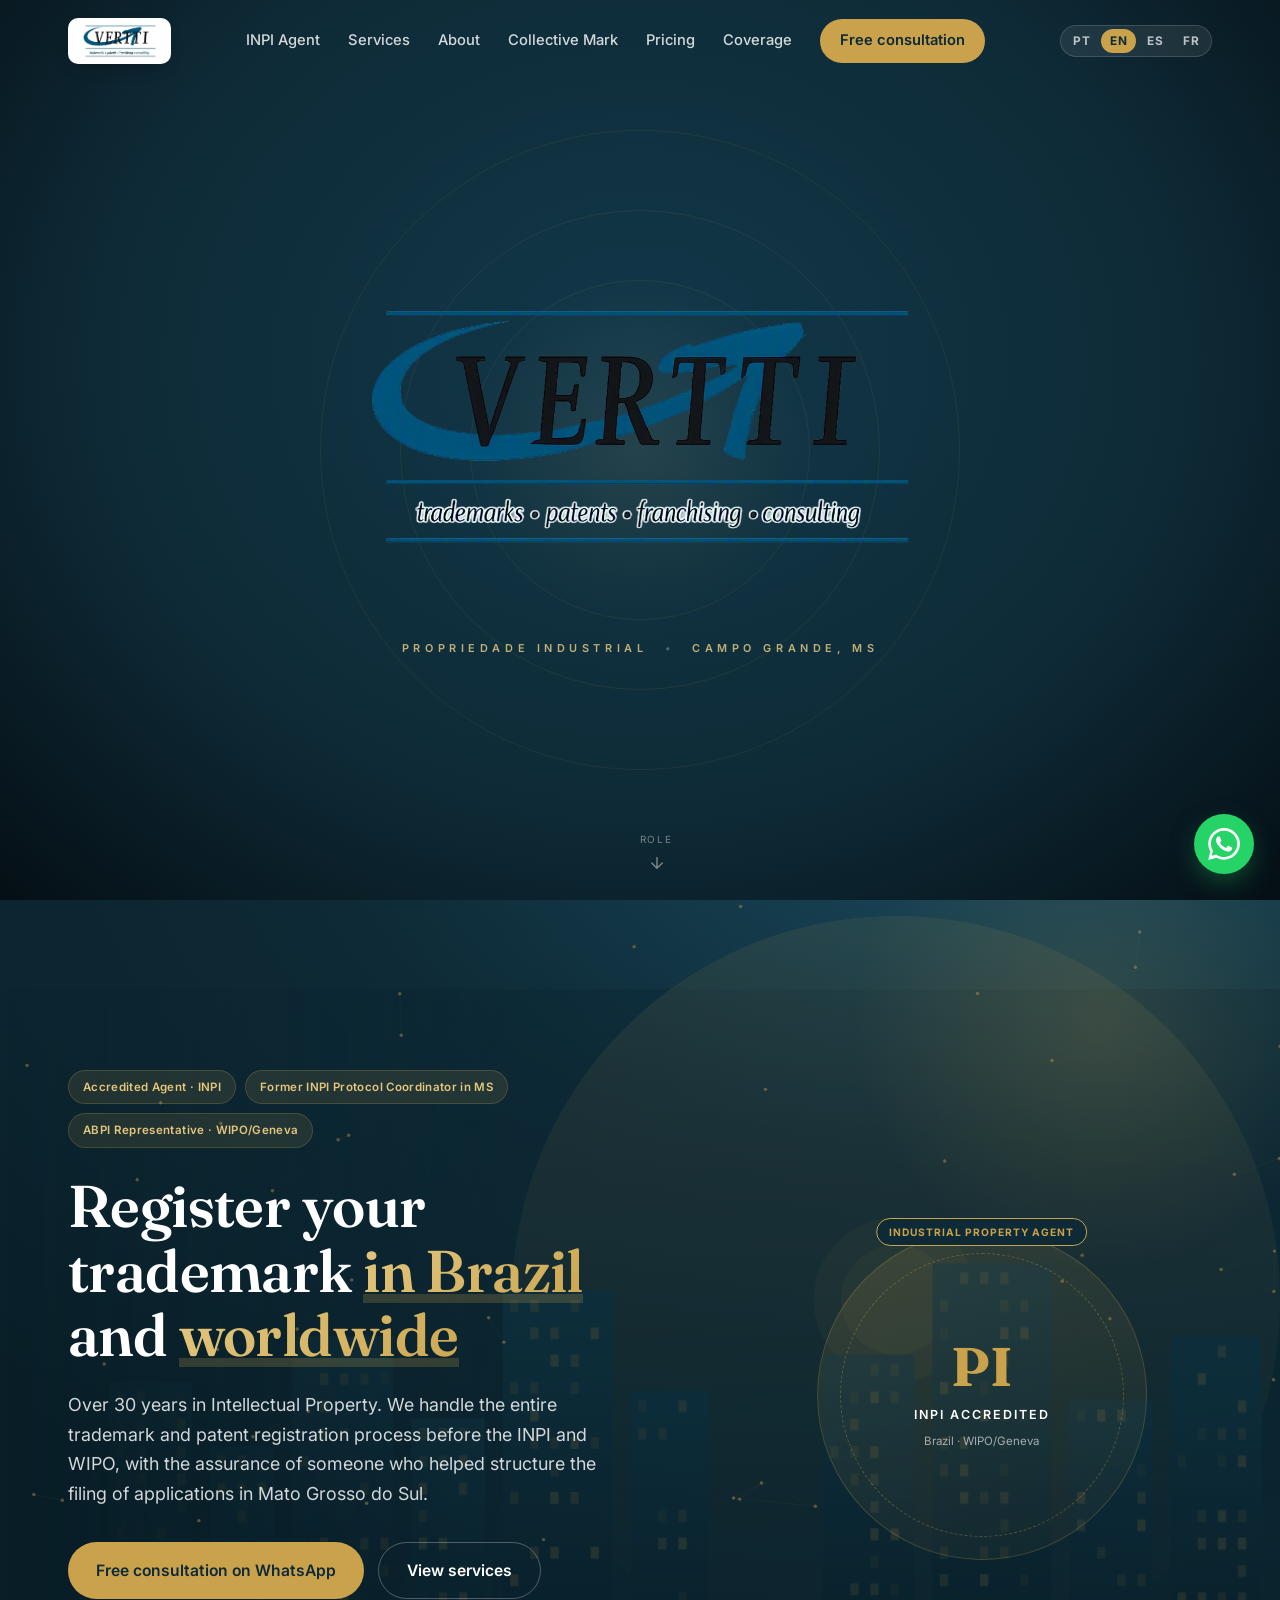
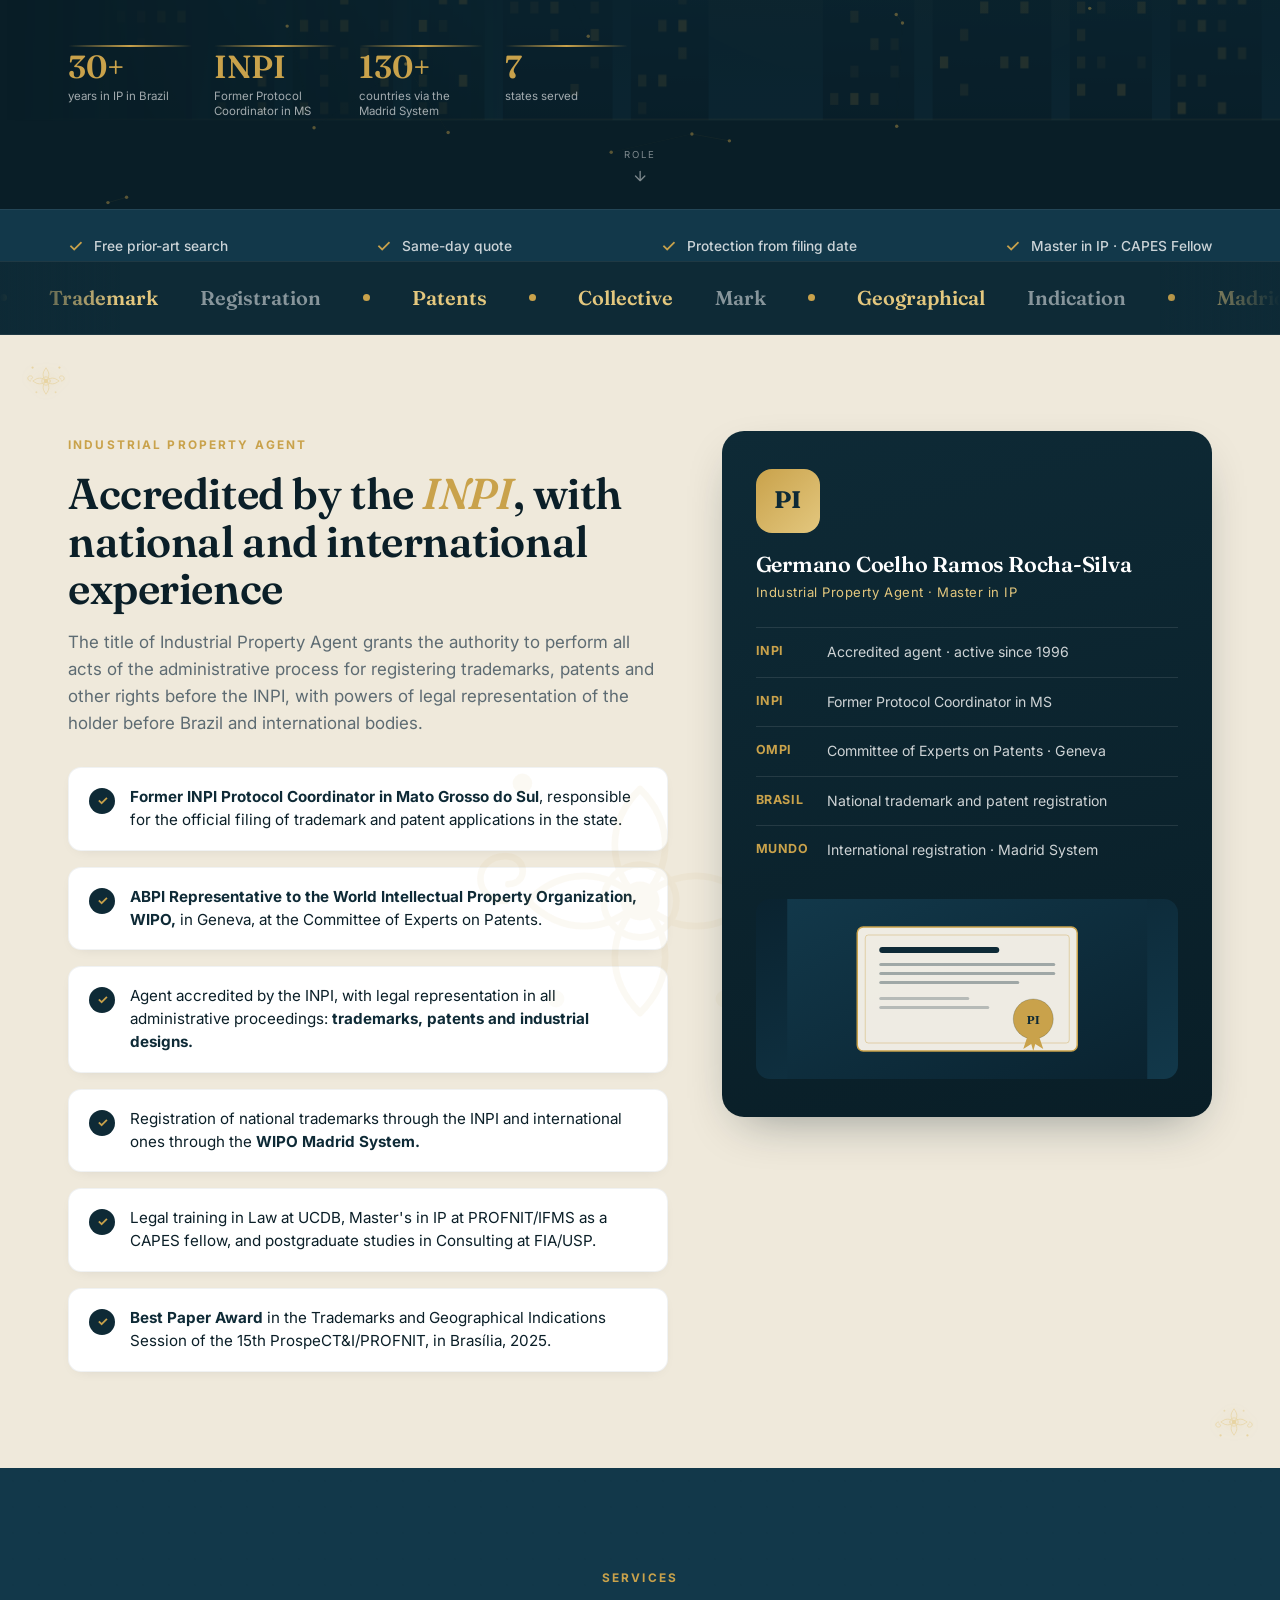
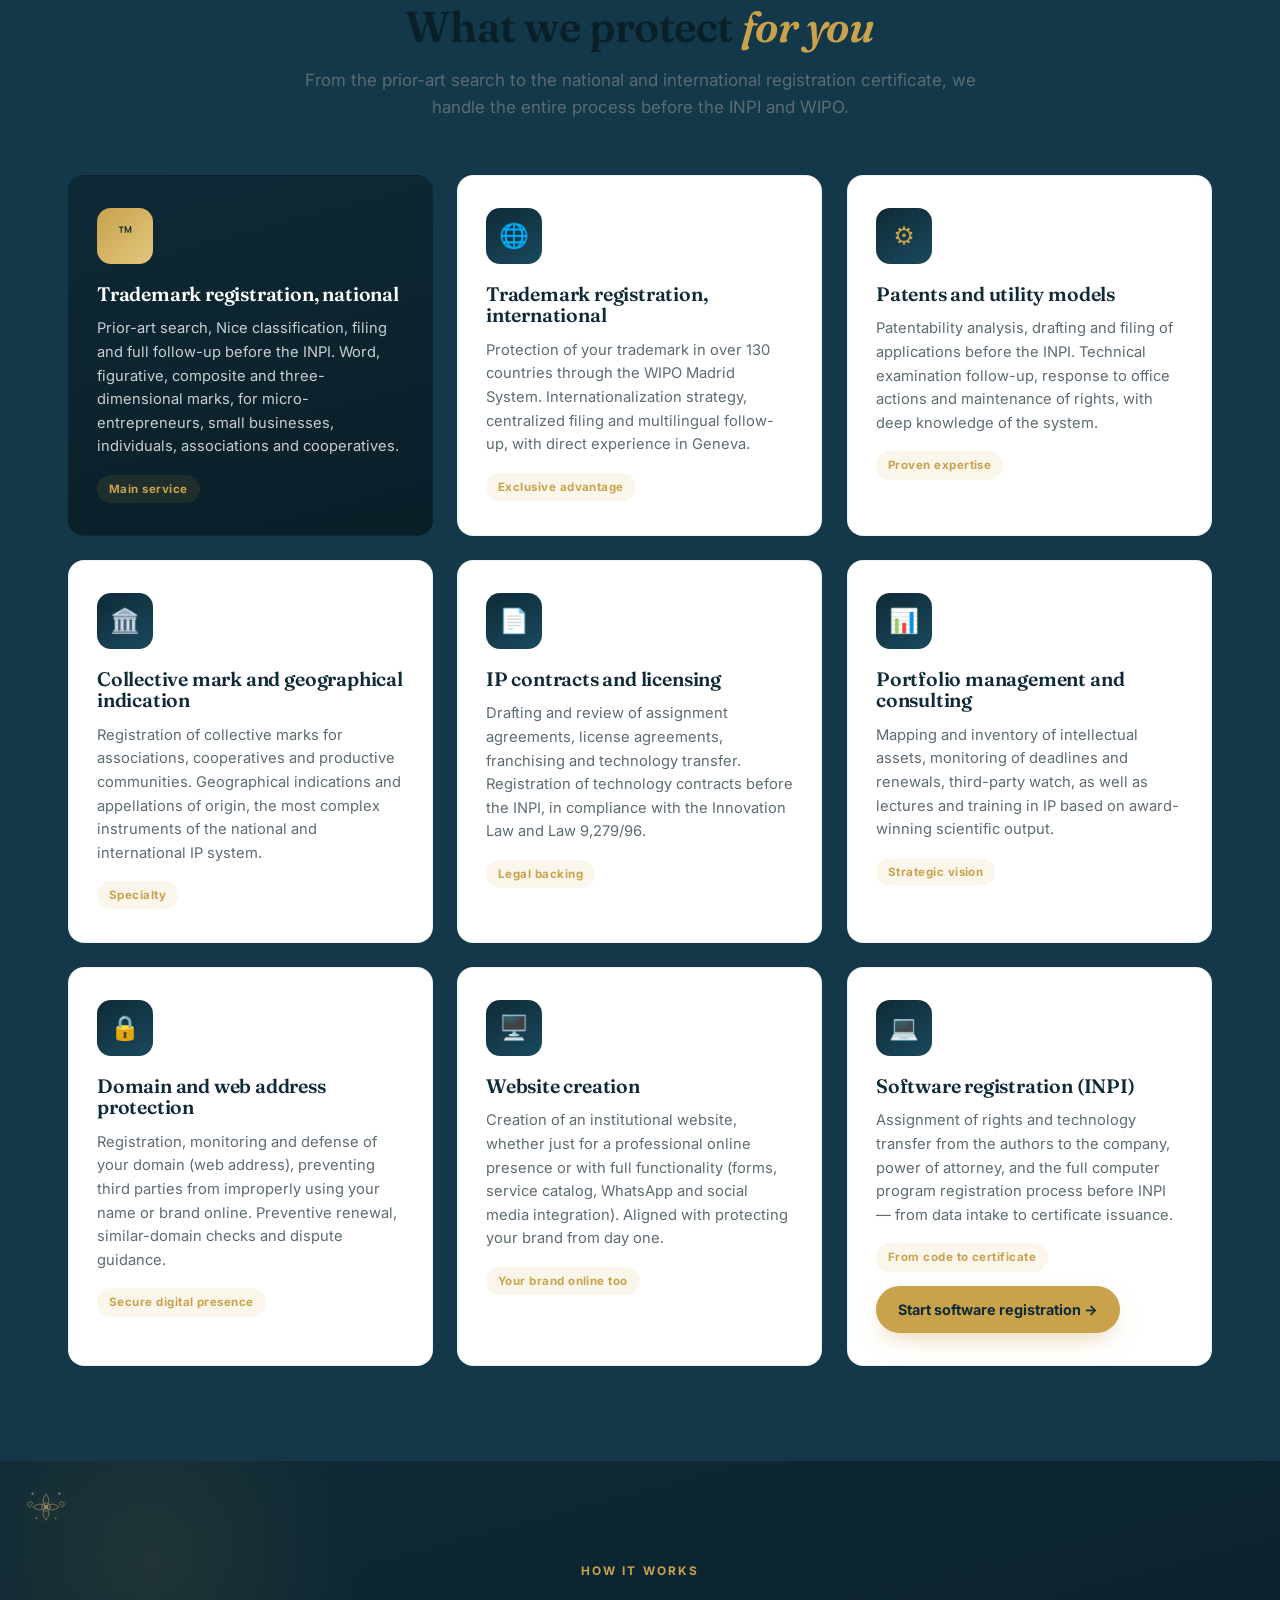
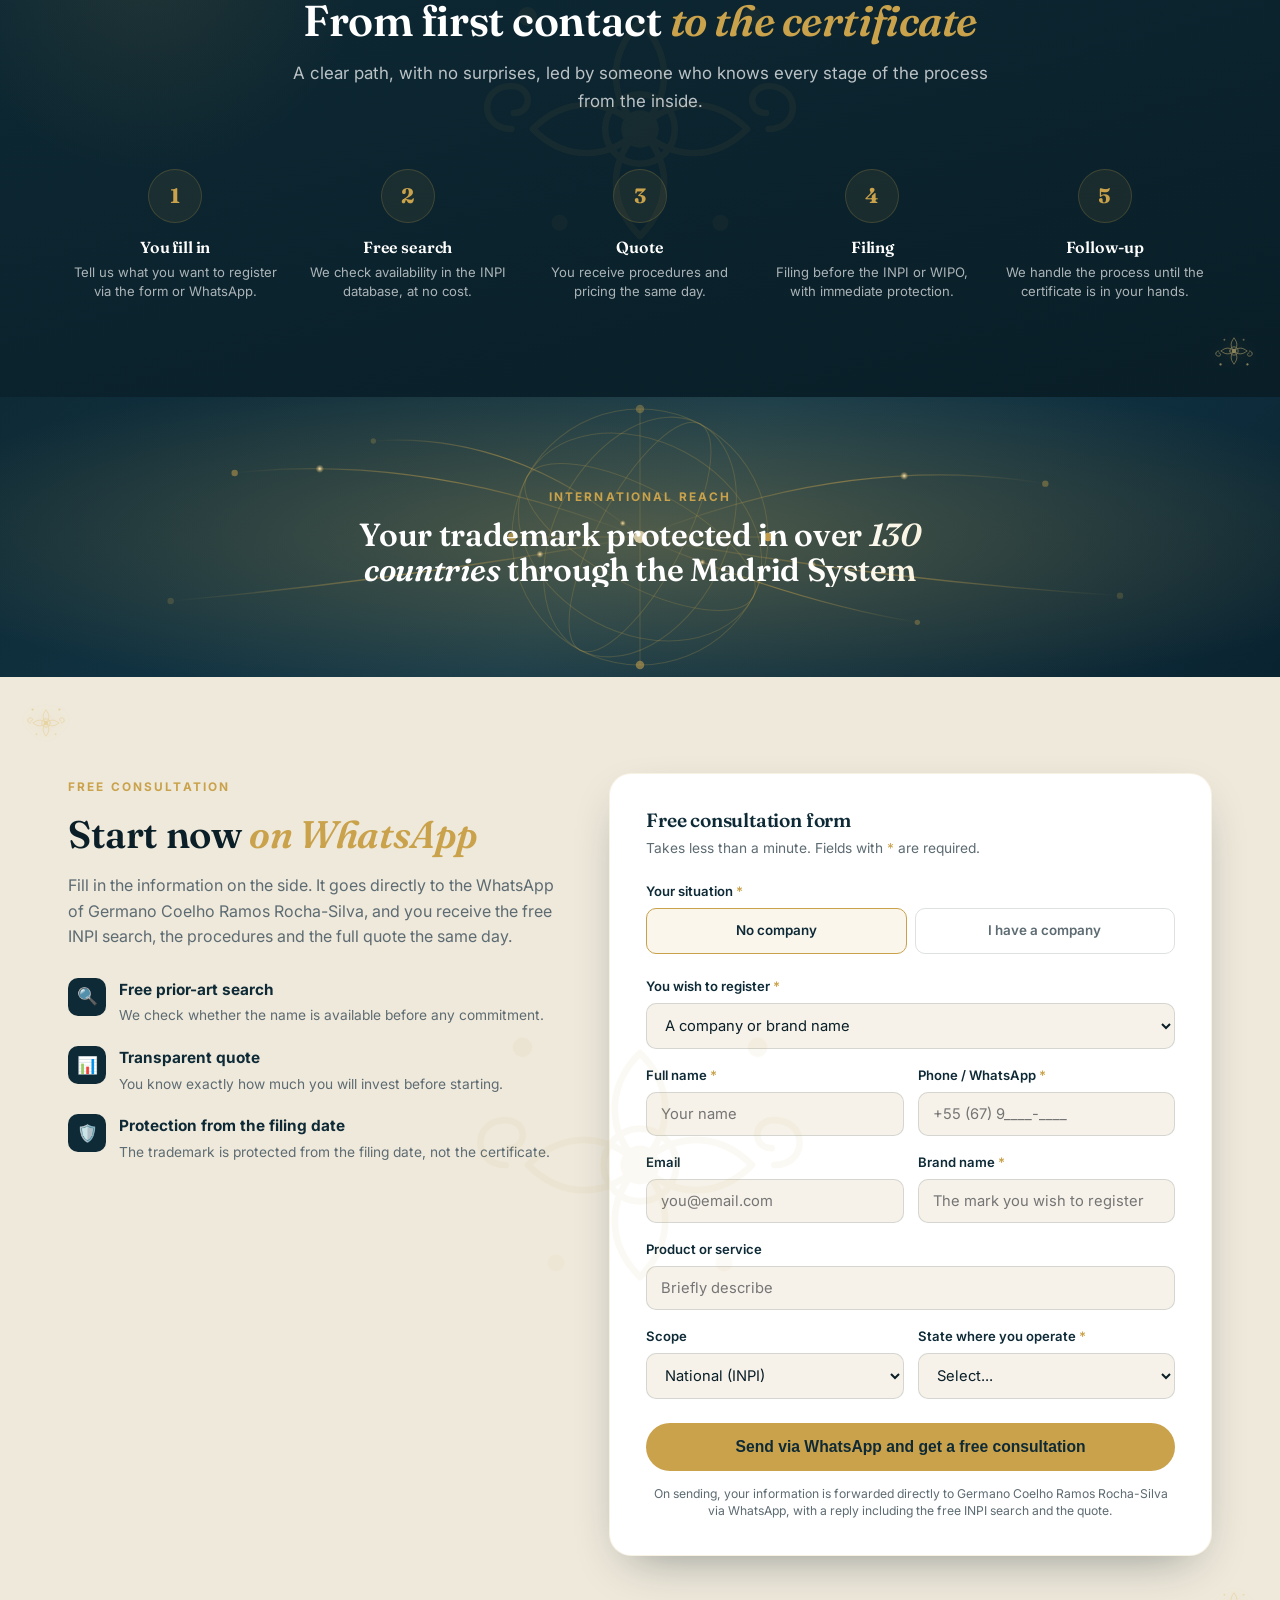
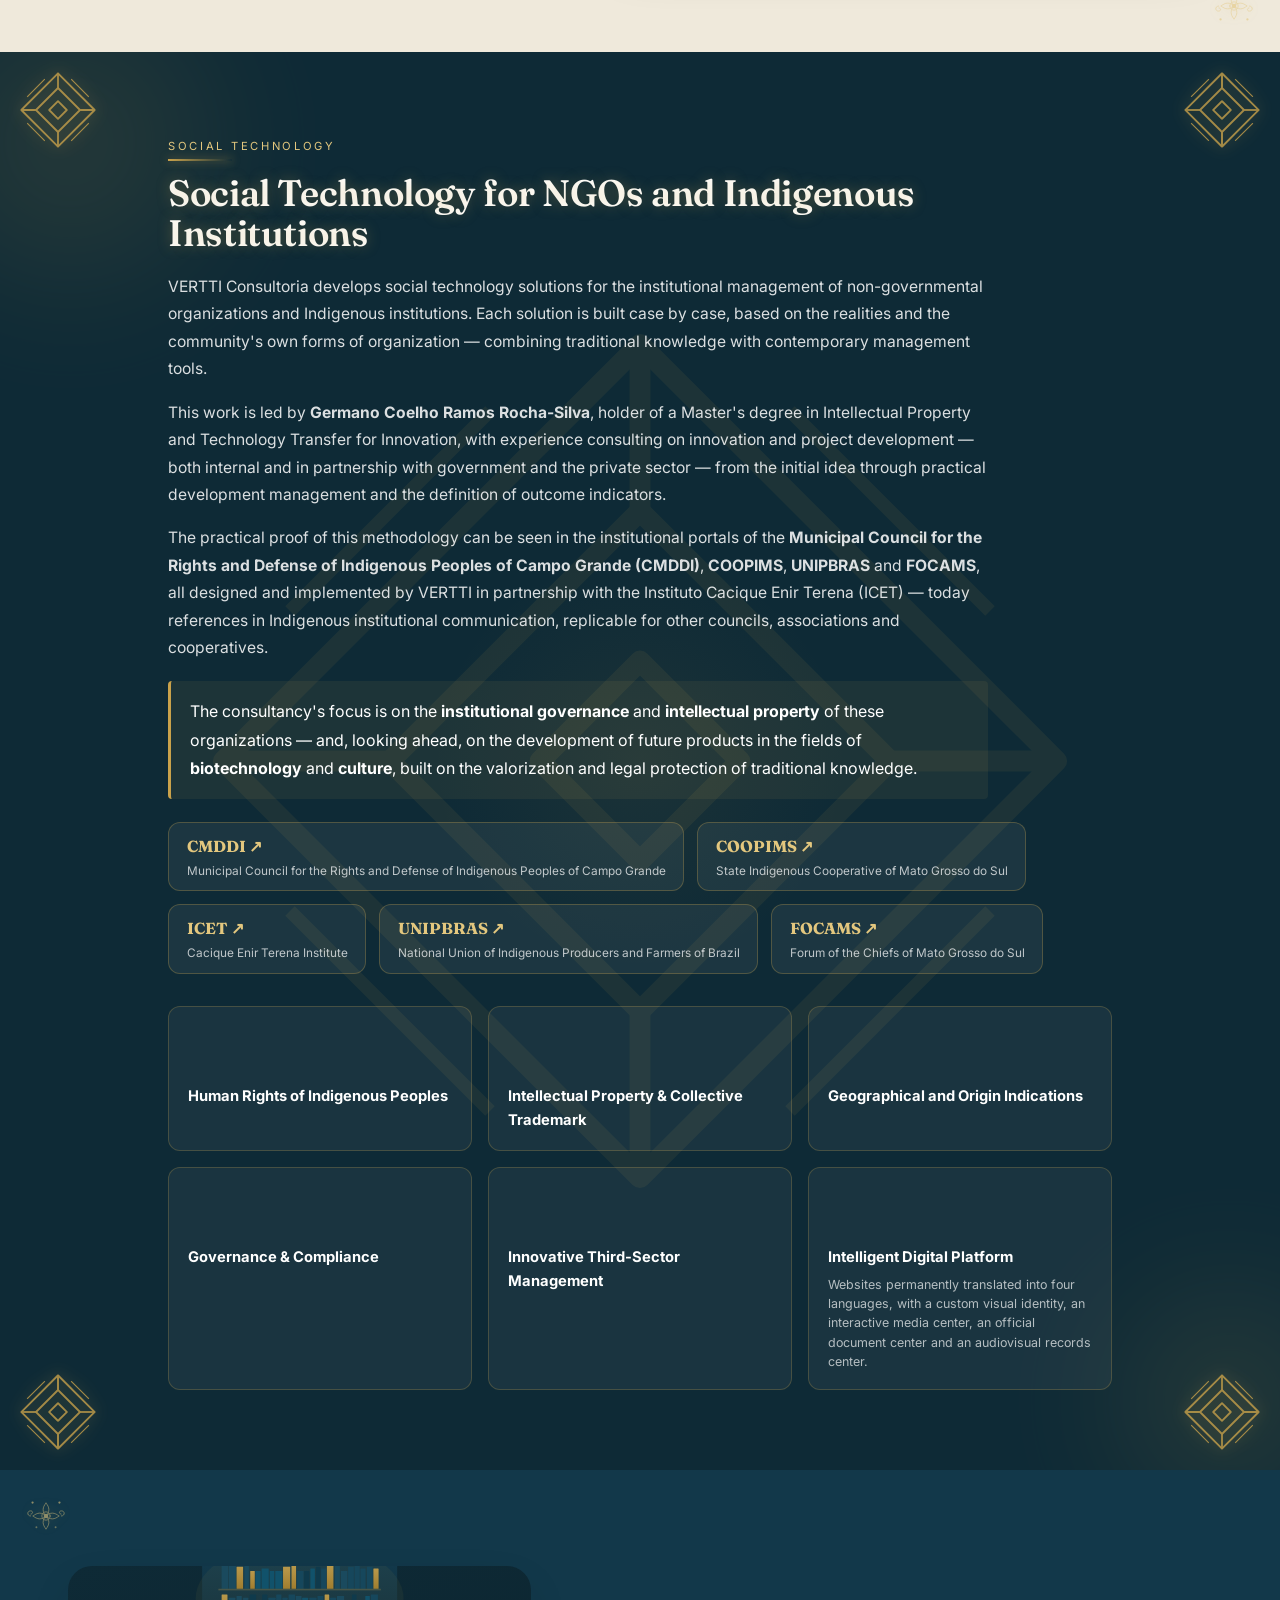
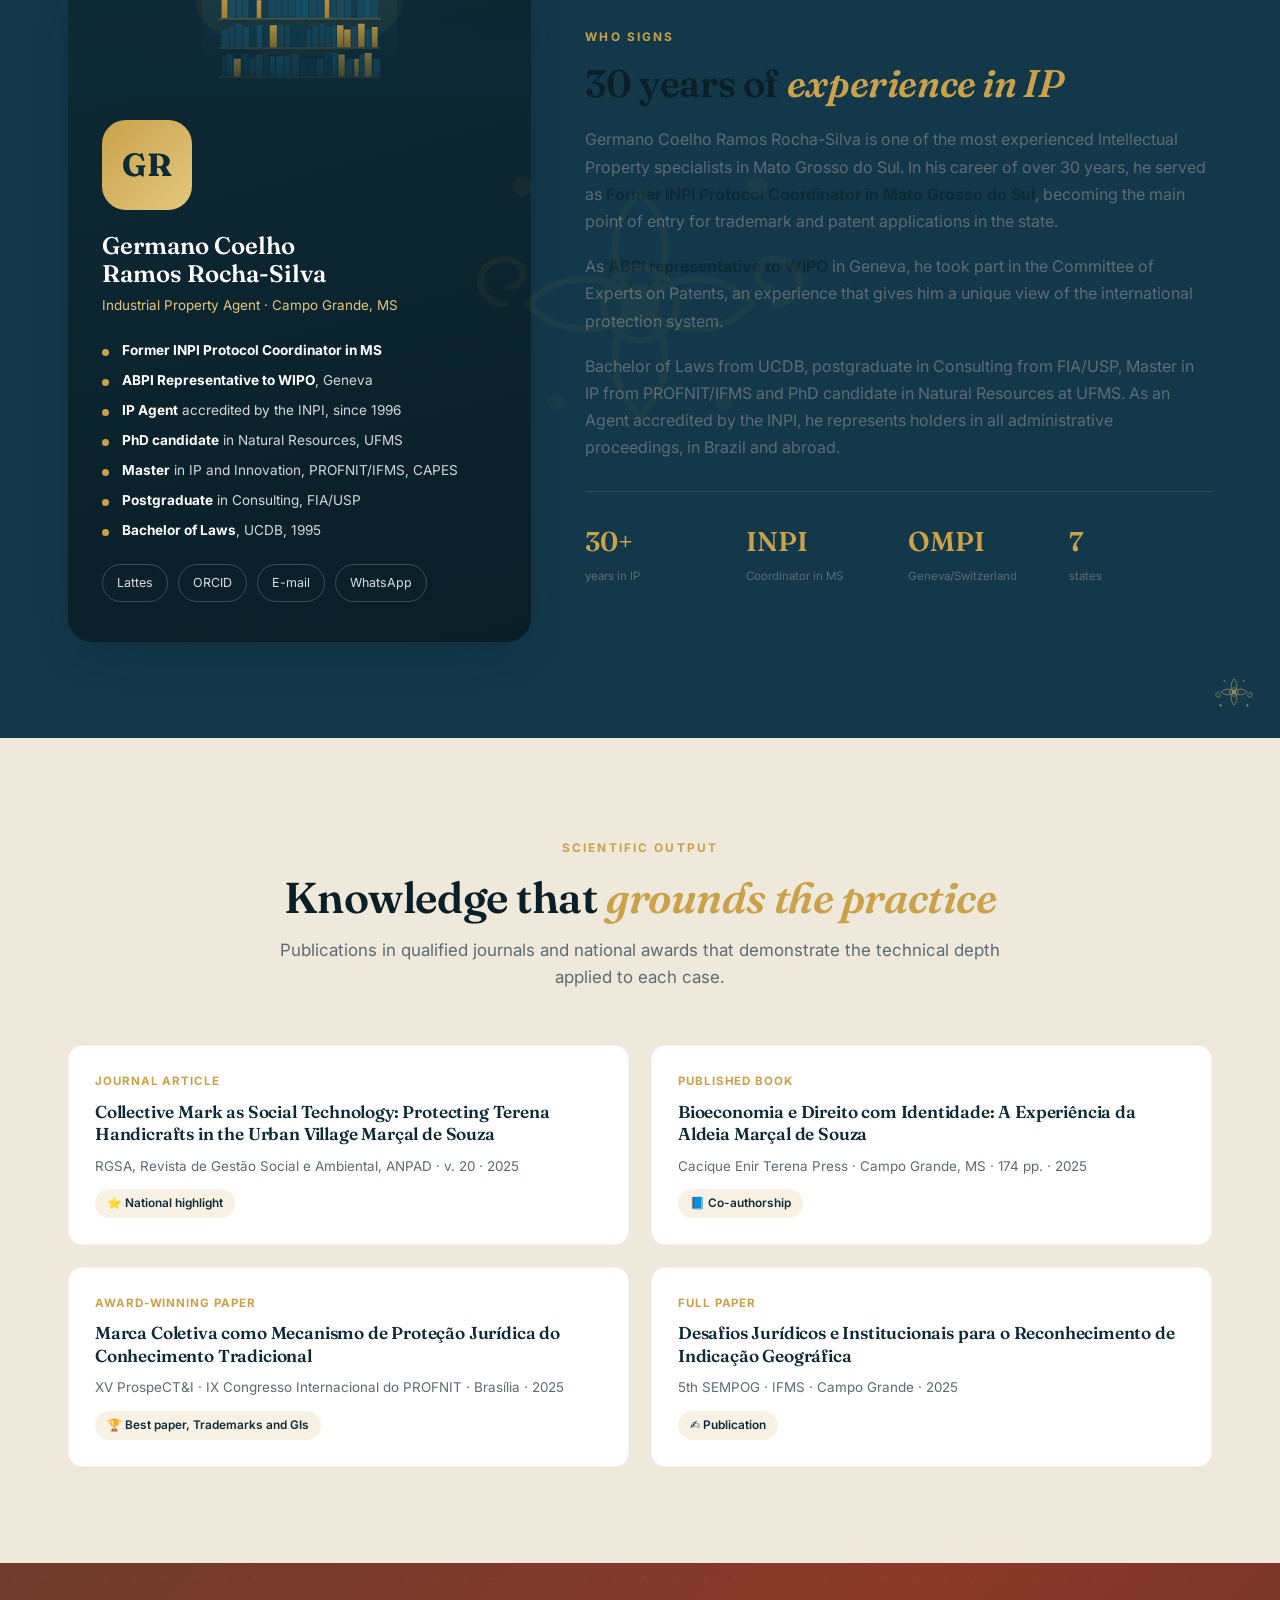
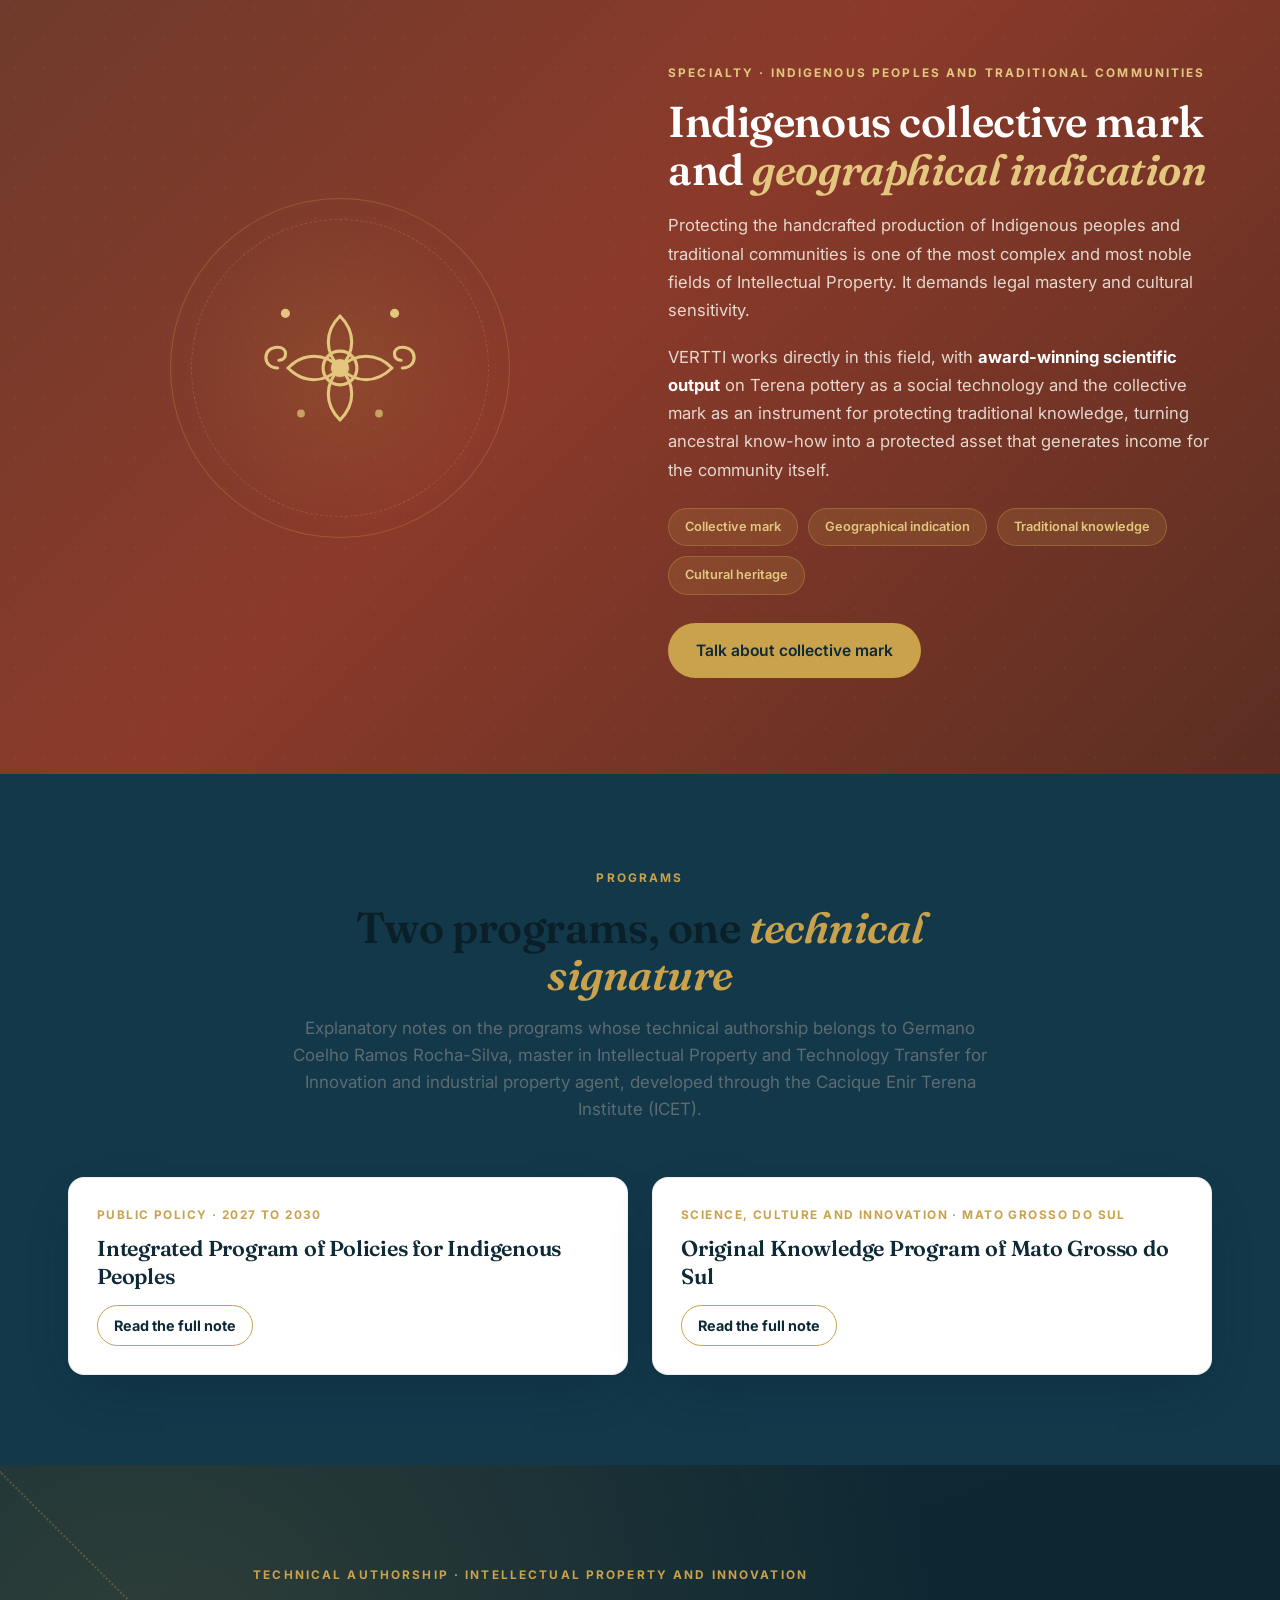
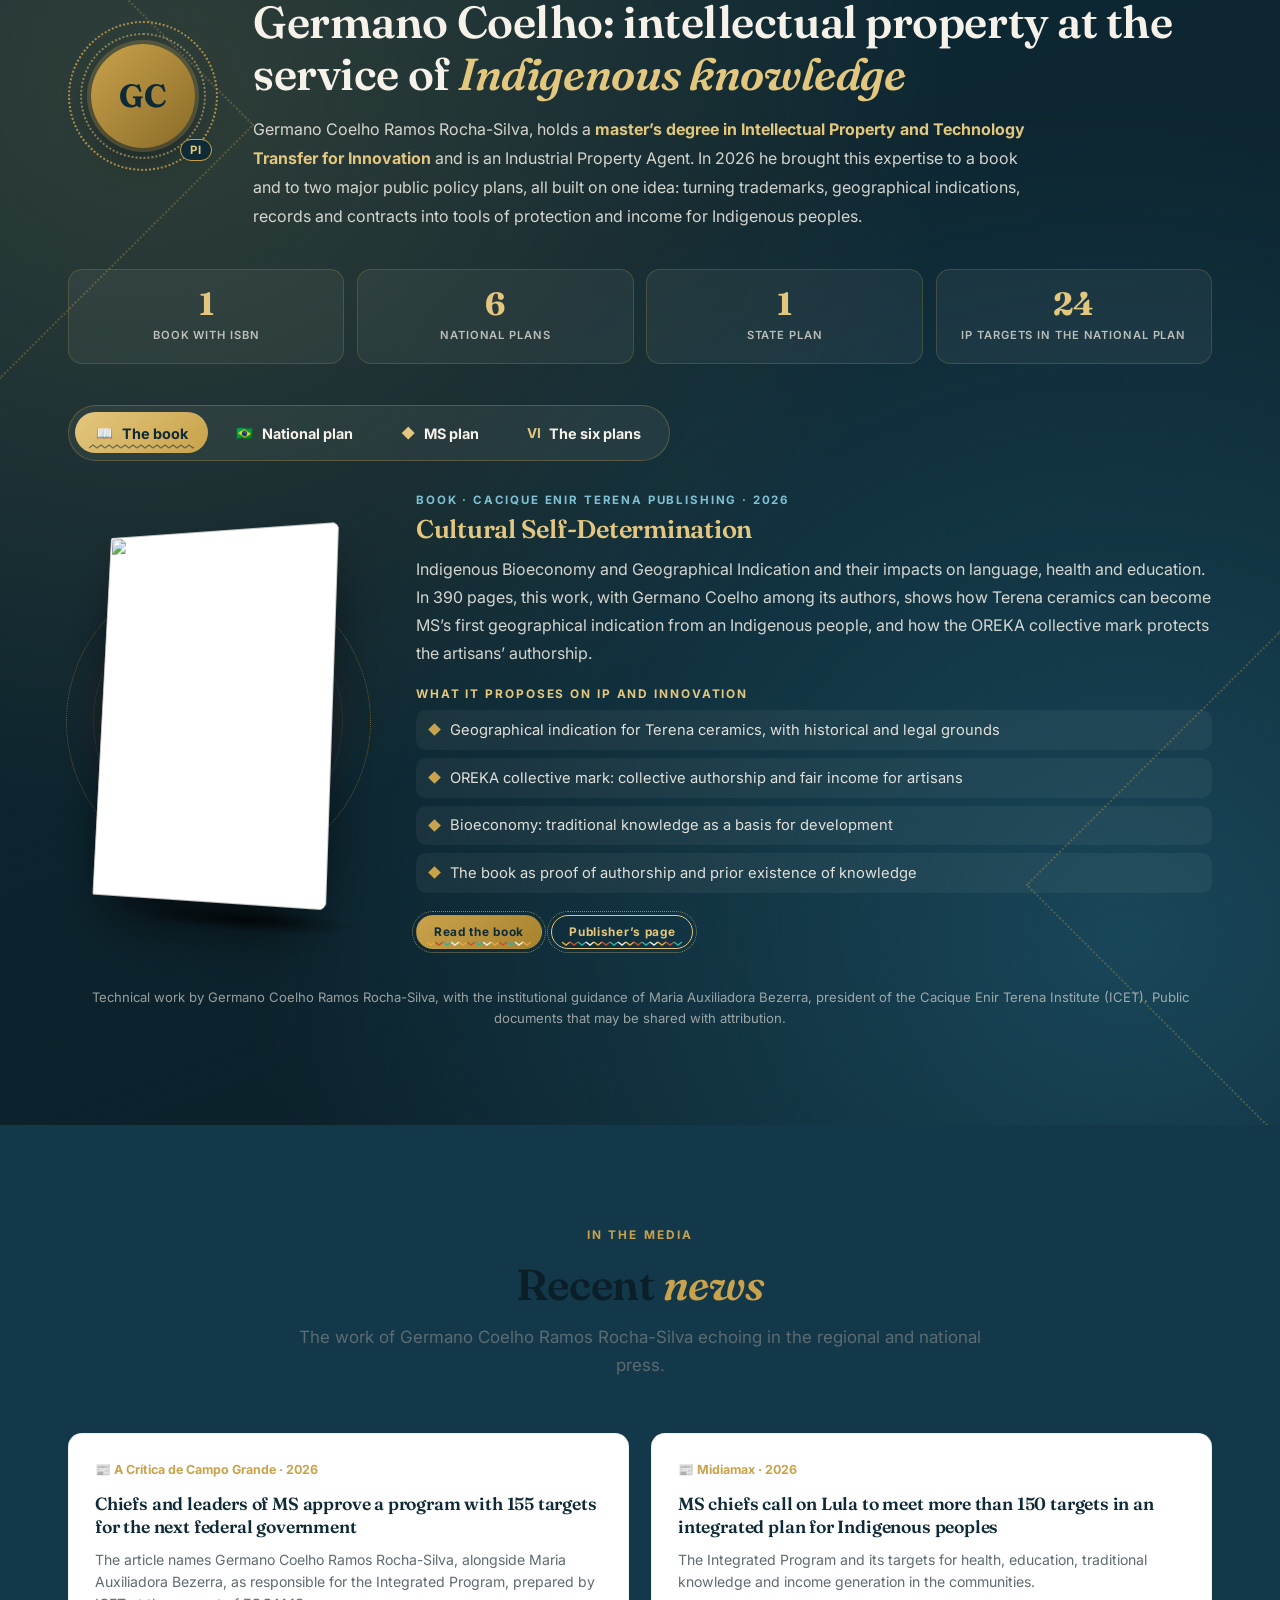
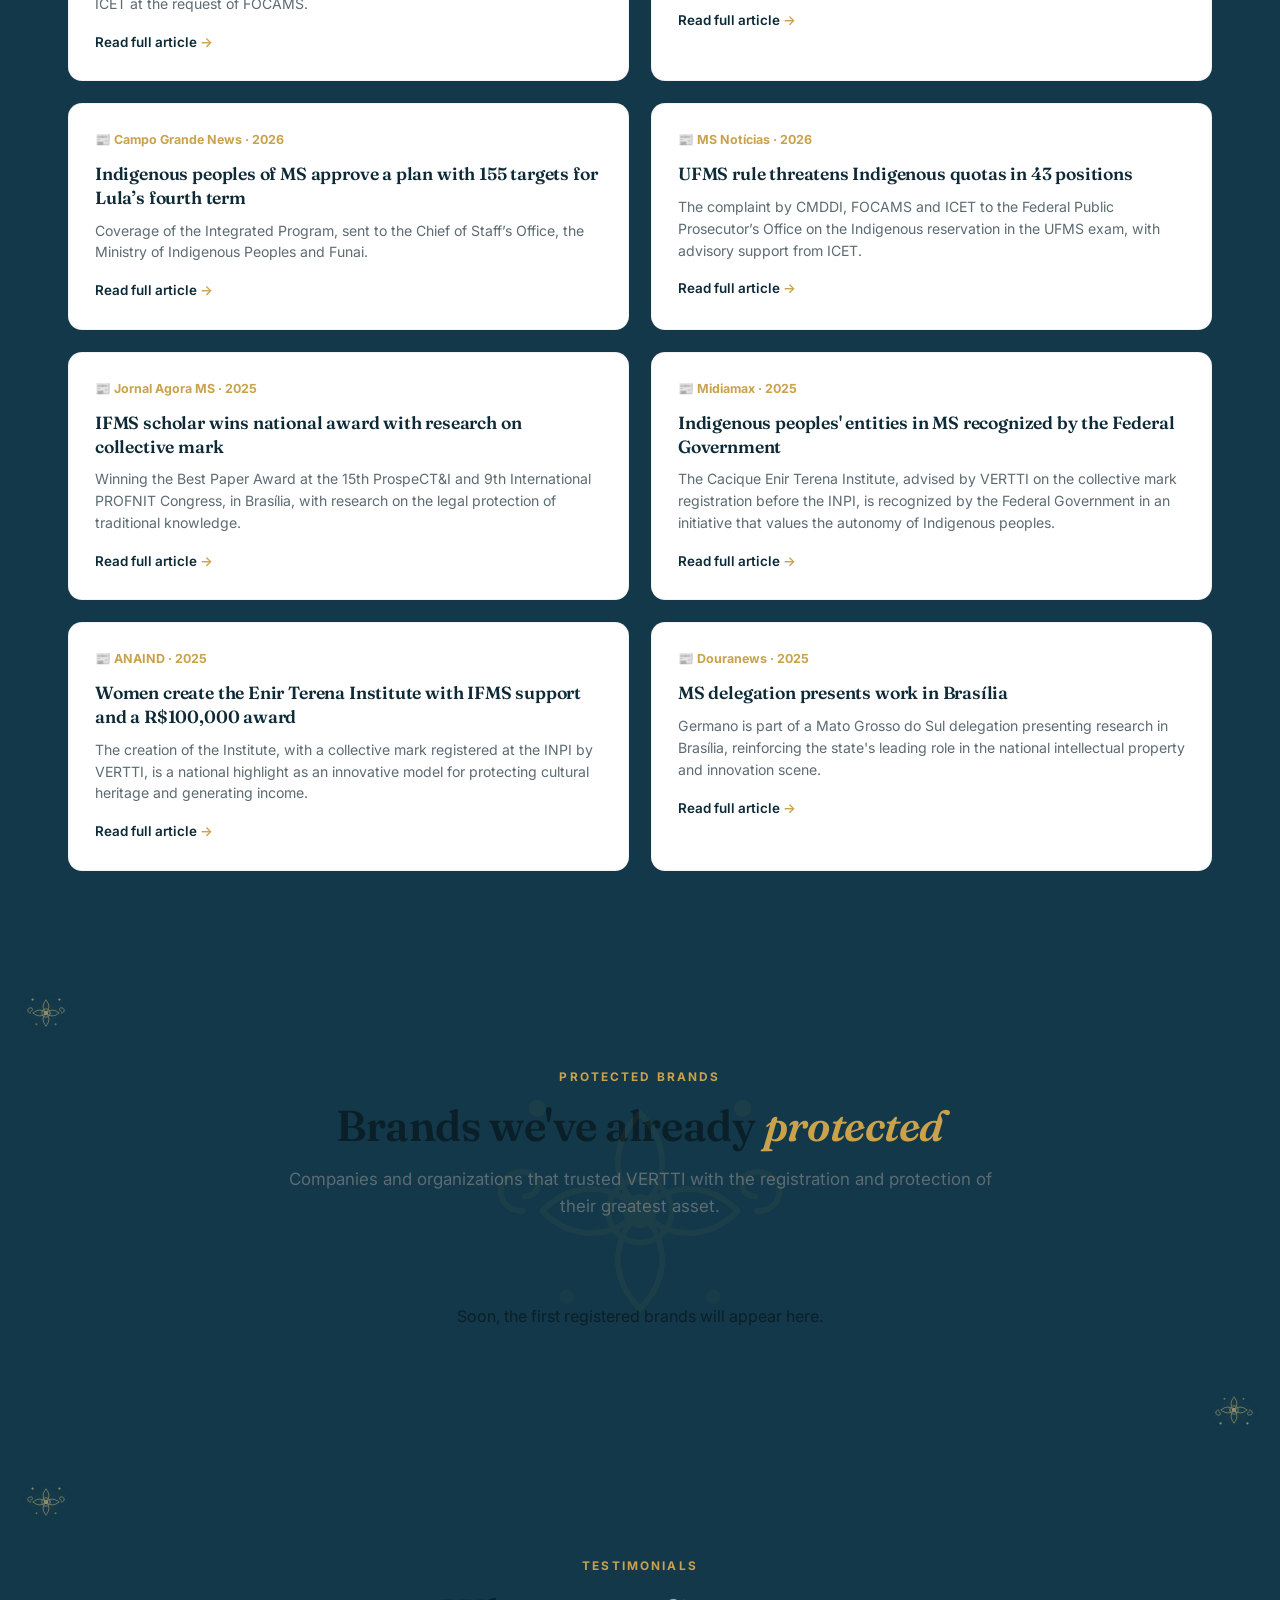
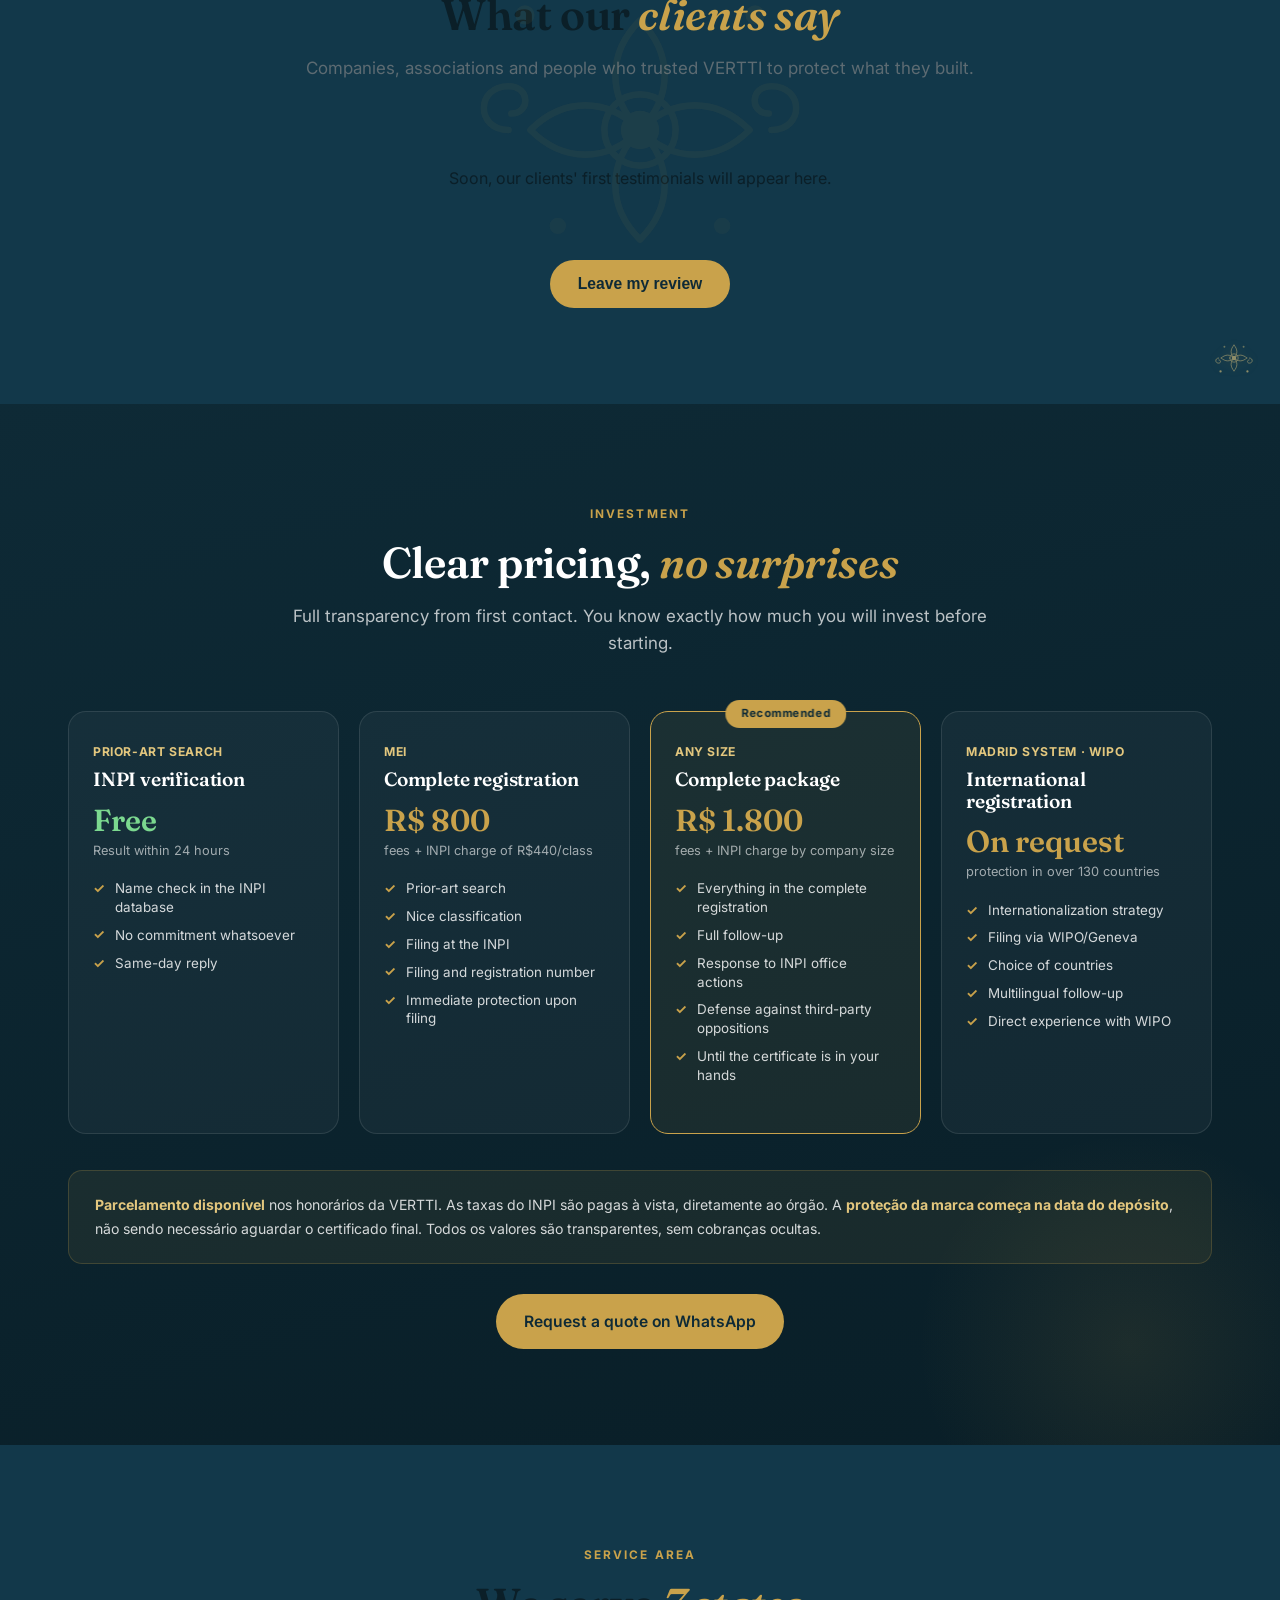
==== commit da7fa7e1: "VERTTI: apresentação técnica de Germano Coelho, sem a referência étnica Co-Authored-By: Claude Opus " ====
--- a/index.html
+++ b/index.html
@@ -1617,7 +1617,7 @@
     <div class="sec-head center">
       <span class="eyebrow" data-i18n="prog.eyebrow">Programas</span>
       <h2 data-i18n="prog.title">Dois programas, uma mesma <em>assinatura técnica</em></h2>
-      <p data-i18n="prog.sub">Notas explicativas sobre os programas com autoria técnica de Germano Coelho Ramos Rocha-Silva, indígena Terena, mestre em Propriedade Intelectual e Transferência de Tecnologia para a Inovação e agente da propriedade industrial, desenvolvidos pelo Instituto Cacique Enir Terena (ICET).</p>
+      <p data-i18n="prog.sub">Notas explicativas sobre os programas com autoria técnica de Germano Coelho Ramos Rocha-Silva, mestre em Propriedade Intelectual e Transferência de Tecnologia para a Inovação e agente da propriedade industrial, desenvolvidos pelo Instituto Cacique Enir Terena (ICET).</p>
     </div>
     <div class="prog-grid">
       <article class="prog-card reveal">
@@ -1646,11 +1646,11 @@
   <div class="wrap">
     <div class="gpi-topo">
       <div class="gpi-med" aria-hidden="true"><i></i><i class="r"></i><span>GC</span><b>PI</b></div>
-      <div><span class="eyebrow" data-i18n="gpi.eyb">Autoria técnica · Propriedade Intelectual e Inovação</span><h2 data-i18n="gpi.h">Germano Coelho: a propriedade intelectual a serviço dos <em>saberes indígenas</em></h2><p class="gpi-lead" data-i18n="gpi.lead">Germano Coelho Ramos Rocha-Silva, indígena Terena, é <strong>mestre em Propriedade Intelectual e Transferência de Tecnologia para a Inovação</strong> e Agente da Propriedade Industrial. Em 2026, levou esse conhecimento para um livro e para dois grandes planos de políticas públicas, todos com uma mesma ideia: transformar marcas, indicações geográficas, registros e contratos em ferramentas de proteção e de renda para os povos indígenas.</p></div>
+      <div><span class="eyebrow" data-i18n="gpi.eyb">Autoria técnica · Propriedade Intelectual e Inovação</span><h2 data-i18n="gpi.h">Germano Coelho: a propriedade intelectual a serviço dos <em>saberes indígenas</em></h2><p class="gpi-lead" data-i18n="gpi.lead">Germano Coelho Ramos Rocha-Silva, é <strong>mestre em Propriedade Intelectual e Transferência de Tecnologia para a Inovação</strong> e Agente da Propriedade Industrial. Em 2026, levou esse conhecimento para um livro e para dois grandes planos de políticas públicas, todos com uma mesma ideia: transformar marcas, indicações geográficas, registros e contratos em ferramentas de proteção e de renda para os povos indígenas.</p></div>
     </div>
     <div class="gpi-nums"><div><b>1</b><span data-i18n="gpi.n1">livro com ISBN</span></div><div><b>6</b><span data-i18n="gpi.n2">planos nacionais</span></div><div><b>1</b><span data-i18n="gpi.n3">plano estadual</span></div><div><b>24</b><span data-i18n="gpi.n4">metas de PI no plano nacional</span></div></div>
     <div class="gpi-tabs" role="tablist"><button class="gpi-tab on" role="tab" id="gpi-t1" aria-controls="gpi-p1" aria-selected="true"><i>📖</i><span data-i18n="gpi.tab1">O livro</span></button><button class="gpi-tab" role="tab" id="gpi-t2" aria-controls="gpi-p2" aria-selected="false" tabindex="-1"><i>🇧🇷</i><span data-i18n="gpi.tab2">Plano nacional</span></button><button class="gpi-tab" role="tab" id="gpi-t3" aria-controls="gpi-p3" aria-selected="false" tabindex="-1"><i>◆</i><span data-i18n="gpi.tab3">Plano de MS</span></button><button class="gpi-tab" role="tab" id="gpi-t4" aria-controls="gpi-p4" aria-selected="false" tabindex="-1"><i>VI</i><span data-i18n="gpi.tab4">Os seis planos</span></button><i class="gpi-ind" aria-hidden="true"></i></div>
-    <div class="gpi-painel on" role="tabpanel" id="gpi-p1" aria-labelledby="gpi-t1"><div class="gpi-grid"><div class="gpi-livro"><div class="doc3d-palco"><i class="doc3d-aura"></i><i class="doc3d-anel"></i><i class="doc3d-anel r"></i><a class="livro3d" style="--l3d-ar:.6752"  href="https://institutocaciqueenirterena.com.br/editora/autodeterminacao-cultural/" target="_blank" rel="noopener" aria-label="Abrir"><span class="lombada"></span><span class="miolo"></span><span class="capa"><img src="https://institutocaciqueenirterena.com.br/editora/autodeterminacao-cultural/capa.webp" alt="" loading="lazy"></span><span class="sombra"></span></a></div></div><div class="gpi-tx"><span class="gpi-k" data-i18n="gpi.l.k">Livro · Editora Cacique Enir Terena · 2026</span><h3 data-i18n="gpi.l.h">Autodeterminação Cultural</h3><p data-i18n="gpi.l.p">Bioeconomia e Indicação Geográfica Indígena e seus impactos na língua, na saúde e na educação. Em 390 páginas, a obra, de autoria indígena com Germano Coelho entre os autores, mostra como a cerâmica Terena pode se tornar a primeira indicação geográfica de MS a partir de um povo indígena, e como a marca coletiva OREKA protege a autoria das artesãs.</p><h4><span data-i18n="gpi.pi_t">O que preconiza em PI e inovação</span></h4><ul class="gpi-pi" data-i18n="gpi.l.pi"><li>Indicação geográfica da cerâmica Terena, com fundamentos históricos e jurídicos</li><li>Marca coletiva OREKA: autoria coletiva e renda justa para as artesãs</li><li>Bioeconomia: o saber tradicional como base de desenvolvimento</li><li>O livro como prova de autoria e de anterioridade dos saberes</li></ul><div class="gpi-acoes"><a class="doc-bt pri" href="https://institutocaciqueenirterena.com.br/editora/autodeterminacao-cultural/" target="_blank" rel="noopener"><span data-i18n="gpi.ler_livro">Ler o livro</span></a><a class="doc-bt" href="https://institutocaciqueenirterena.com.br/editora/" target="_blank" rel="noopener"><span data-i18n="gpi.ed">Página da Editora</span></a></div></div></div></div><div class="gpi-painel" role="tabpanel" id="gpi-p2" aria-labelledby="gpi-t2" hidden><div class="gpi-grid"><div class="gpi-livro"><div class="doc3d-palco"><i class="doc3d-aura"></i><i class="doc3d-anel"></i><i class="doc3d-anel r"></i><button class="livro3d" data-doc="https://institutocaciqueenirterena.com.br/docs/consultorias/focams-programa-integrado/leitor/saberes/" data-pdf="https://institutocaciqueenirterena.com.br/docs/consultorias/focams-programa-integrado/planos/plano-conhecimentos-tradicionais-indigenas-2027-2030.pdf" aria-label="Abrir"><span class="lombada"></span><span class="miolo"></span><span class="capa"><img src="https://institutocaciqueenirterena.com.br/docs/consultorias/focams-programa-integrado/leitor/saberes/p/001.webp" alt="" loading="lazy"></span><span class="sombra"></span></button></div></div><div class="gpi-tx"><span class="gpi-k" data-i18n="gpi.n.k">Ao governo federal · a pedido do FOCAMS</span><h3 data-i18n="gpi.n.h">Programa Integrado e Plano Nacional de Proteção dos Conhecimentos Tradicionais Indígenas</h3><p data-i18n="gpi.n.p">Dos seis planos nacionais, o de Conhecimentos Tradicionais é o coração da propriedade intelectual: organiza numa cadeia completa a guarda do saber, sob controle da comunidade, até o negócio, quando a comunidade decide fazê-lo, com repartição justa. São dez eixos e 24 metas até 2030.</p><h4><span data-i18n="gpi.pi_t">O que preconiza em PI e inovação</span></h4><ul class="gpi-pi" data-i18n="gpi.n.pi"><li><b>5 mil</b> saberes no Registro Nacional de Anterioridade, sigiloso e sob controle indígena</li><li><b>8</b> indicações geográficas e <b>100</b> marcas coletivas de povos indígenas</li><li><b>20</b> pedidos de patente ou cultivar em cotitularidade com as comunidades</li><li><b>50</b> núcleos de inovação tecnológica com política indígena</li><li><b>300</b> protocolos comunitários de acesso e repartição de benefícios</li><li>Ratificação do tratado da OMPI de 2024 e lei de proteção dos saberes originários</li></ul><div class="gpi-acoes"><button type="button" class="doc-bt pri" data-abrir-doc="https://institutocaciqueenirterena.com.br/docs/consultorias/focams-programa-integrado/leitor/saberes/" data-pdf="https://institutocaciqueenirterena.com.br/docs/consultorias/focams-programa-integrado/planos/plano-conhecimentos-tradicionais-indigenas-2027-2030.pdf"><span data-i18n="gpi.plano_ct">Plano de Conhecimentos Tradicionais</span></button><button type="button" class="doc-bt" data-abrir-doc="https://institutocaciqueenirterena.com.br/docs/consultorias/focams-programa-integrado/leitor/resumo/" data-pdf="https://institutocaciqueenirterena.com.br/docs/consultorias/focams-programa-integrado/resumo-executivo-programa-integrado-2027-2030.pdf"><span data-i18n="gpi.resumo">Resumo executivo</span></button><button type="button" class="doc-bt" data-abrir-doc="https://institutocaciqueenirterena.com.br/docs/consultorias/focams-programa-integrado/leitor/integral/" data-pdf="https://institutocaciqueenirterena.com.br/docs/consultorias/focams-programa-integrado/programa-integrado-2027-2030-texto-integral.pdf"><span data-i18n="gpi.completo">Programa completo</span></button></div></div></div></div><div class="gpi-painel" role="tabpanel" id="gpi-p3" aria-labelledby="gpi-t3" hidden><div class="gpi-grid"><div class="gpi-livro"><div class="doc3d-palco"><i class="doc3d-aura"></i><i class="doc3d-anel"></i><i class="doc3d-anel r"></i><button class="livro3d" data-doc="https://institutocaciqueenirterena.com.br/docs/consultorias/focams-plano-estadual-ms/leitor/" data-pdf="https://institutocaciqueenirterena.com.br/docs/consultorias/focams-plano-estadual-ms/plano-estadual-integrado-povos-indigenas-ms-2027-2030.pdf" aria-label="Abrir"><span class="lombada"></span><span class="miolo"></span><span class="capa"><img src="https://institutocaciqueenirterena.com.br/docs/consultorias/focams-plano-estadual-ms/leitor/p/001.webp" alt="" loading="lazy"></span><span class="sombra"></span></button></div></div><div class="gpi-tx"><span class="gpi-k" data-i18n="gpi.e.k">Ao governo de MS · a pedido do FOCAMS e do CMDDI</span><h3 data-i18n="gpi.e.h">Plano Estadual Integrado dos Povos Indígenas de MS 2027 a 2030</h3><p data-i18n="gpi.e.p">Um eixo inteiro, o V, é dedicado a Cultura, Saberes e Propriedade Intelectual: grafismos, cantos, cerâmica Terena e Kadiwéu, tecelagem, medicinas e sementes são usados por terceiros sem autorização. O plano leva às aldeias, com custo zero, os instrumentos que o Brasil já tem, e cria o Programa Fundect Povos Indígenas para ciência e biotecnologia com o saber protegido do começo ao fim.</p><h4><span data-i18n="gpi.pi_t">O que preconiza em PI e inovação</span></h4><ul class="gpi-pi" data-i18n="gpi.e.pi"><li><b>10</b> Casas dos Saberes, que também funcionam como cartório dos saberes da comunidade</li><li><b>1.000</b> saberes com Registro de Anterioridade Comunitário: data, assinatura digital e cópias seguras</li><li><b>15</b> marcas coletivas indígenas depositadas no INPI</li><li>Primeiro pedido de indicação geográfica de produto indígena do estado</li><li>Selo MS Povos Indígenas para <b>500</b> produtores</li><li>Fundect: bioeconomia, medicinas indígenas e repartição de benefícios contratada</li></ul><div class="gpi-acoes"><button type="button" class="doc-bt pri" data-abrir-doc="https://institutocaciqueenirterena.com.br/docs/consultorias/focams-plano-estadual-ms/leitor/" data-pdf="https://institutocaciqueenirterena.com.br/docs/consultorias/focams-plano-estadual-ms/plano-estadual-integrado-povos-indigenas-ms-2027-2030.pdf"><span data-i18n="gpi.folhear">Folhear</span></button><a class="doc-bt" href="https://institutocaciqueenirterena.com.br/docs/consultorias/focams-plano-estadual-ms/plano-estadual-integrado-povos-indigenas-ms-2027-2030.pdf" target="_blank" rel="noopener"><span data-i18n="gpi.baixar">Baixar PDF</span></a></div></div></div></div><div class="gpi-painel" role="tabpanel" id="gpi-p4" aria-labelledby="gpi-t4" hidden><h3 class="gpi-s6h" data-i18n="s6.h">Os seis planos nacionais, um a um</h3><p data-i18n="s6.p">Cada plano traz diagnóstico, base legal, ações, metas até 2030, entregas dos primeiros 100 dias e minutas de decretos e projetos de lei. Clique para folhear.</p><div class="gpi-seis"><button type="button" class="gpi-plano" data-abrir-doc="https://institutocaciqueenirterena.com.br/docs/consultorias/focams-programa-integrado/leitor/saude/" data-pdf="https://institutocaciqueenirterena.com.br/docs/consultorias/focams-programa-integrado/planos/plano-saude-povos-indigenas-2027-2030.pdf"><i data-n="I"></i><span data-i18n="pl.saude">Saúde</span><small>43 p.</small></button><button type="button" class="gpi-plano" data-abrir-doc="https://institutocaciqueenirterena.com.br/docs/consultorias/focams-programa-integrado/leitor/educacao/" data-pdf="https://institutocaciqueenirterena.com.br/docs/consultorias/focams-programa-integrado/planos/plano-educacao-escolar-indigena-2027-2030.pdf"><i data-n="II"></i><span data-i18n="pl.educacao">Educação escolar</span><small>40 p.</small></button><button type="button" class="gpi-plano" data-abrir-doc="https://institutocaciqueenirterena.com.br/docs/consultorias/focams-programa-integrado/leitor/saberes/" data-pdf="https://institutocaciqueenirterena.com.br/docs/consultorias/focams-programa-integrado/planos/plano-conhecimentos-tradicionais-indigenas-2027-2030.pdf"><i data-n="III"></i><span data-i18n="pl.saberes">Conhecimentos tradicionais</span><small>29 p.</small></button><button type="button" class="gpi-plano" data-abrir-doc="https://institutocaciqueenirterena.com.br/docs/consultorias/focams-programa-integrado/leitor/empreendedorismo/" data-pdf="https://institutocaciqueenirterena.com.br/docs/consultorias/focams-programa-integrado/planos/plano-empreendedorismo-indigena-2027-2030.pdf"><i data-n="IV"></i><span data-i18n="pl.empreendedorismo">Empreendedorismo</span><small>26 p.</small></button><button type="button" class="gpi-plano" data-abrir-doc="https://institutocaciqueenirterena.com.br/docs/consultorias/focams-programa-integrado/leitor/agro/" data-pdf="https://institutocaciqueenirterena.com.br/docs/consultorias/focams-programa-integrado/planos/plano-producao-agropecuaria-indigena-cooperativa-2027-2030.pdf"><i data-n="V"></i><span data-i18n="pl.agro">Produção agropecuária</span><small>27 p.</small></button><button type="button" class="gpi-plano" data-abrir-doc="https://institutocaciqueenirterena.com.br/docs/consultorias/focams-programa-integrado/leitor/mineracao/" data-pdf="https://institutocaciqueenirterena.com.br/docs/consultorias/focams-programa-integrado/planos/plano-mineracao-terras-indigenas-2027-2030.pdf"><i data-n="VI"></i><span data-i18n="pl.mineracao">Mineração em terras indígenas</span><small>30 p.</small></button></div></div>
+    <div class="gpi-painel on" role="tabpanel" id="gpi-p1" aria-labelledby="gpi-t1"><div class="gpi-grid"><div class="gpi-livro"><div class="doc3d-palco"><i class="doc3d-aura"></i><i class="doc3d-anel"></i><i class="doc3d-anel r"></i><a class="livro3d" style="--l3d-ar:.6752"  href="https://institutocaciqueenirterena.com.br/editora/autodeterminacao-cultural/" target="_blank" rel="noopener" aria-label="Abrir"><span class="lombada"></span><span class="miolo"></span><span class="capa"><img src="https://institutocaciqueenirterena.com.br/editora/autodeterminacao-cultural/capa.webp" alt="" loading="lazy"></span><span class="sombra"></span></a></div></div><div class="gpi-tx"><span class="gpi-k" data-i18n="gpi.l.k">Livro · Editora Cacique Enir Terena · 2026</span><h3 data-i18n="gpi.l.h">Autodeterminação Cultural</h3><p data-i18n="gpi.l.p">Bioeconomia e Indicação Geográfica Indígena e seus impactos na língua, na saúde e na educação. Em 390 páginas, a obra, com Germano Coelho entre os autores, mostra como a cerâmica Terena pode se tornar a primeira indicação geográfica de MS a partir de um povo indígena, e como a marca coletiva OREKA protege a autoria das artesãs.</p><h4><span data-i18n="gpi.pi_t">O que preconiza em PI e inovação</span></h4><ul class="gpi-pi" data-i18n="gpi.l.pi"><li>Indicação geográfica da cerâmica Terena, com fundamentos históricos e jurídicos</li><li>Marca coletiva OREKA: autoria coletiva e renda justa para as artesãs</li><li>Bioeconomia: o saber tradicional como base de desenvolvimento</li><li>O livro como prova de autoria e de anterioridade dos saberes</li></ul><div class="gpi-acoes"><a class="doc-bt pri" href="https://institutocaciqueenirterena.com.br/editora/autodeterminacao-cultural/" target="_blank" rel="noopener"><span data-i18n="gpi.ler_livro">Ler o livro</span></a><a class="doc-bt" href="https://institutocaciqueenirterena.com.br/editora/" target="_blank" rel="noopener"><span data-i18n="gpi.ed">Página da Editora</span></a></div></div></div></div><div class="gpi-painel" role="tabpanel" id="gpi-p2" aria-labelledby="gpi-t2" hidden><div class="gpi-grid"><div class="gpi-livro"><div class="doc3d-palco"><i class="doc3d-aura"></i><i class="doc3d-anel"></i><i class="doc3d-anel r"></i><button class="livro3d" data-doc="https://institutocaciqueenirterena.com.br/docs/consultorias/focams-programa-integrado/leitor/saberes/" data-pdf="https://institutocaciqueenirterena.com.br/docs/consultorias/focams-programa-integrado/planos/plano-conhecimentos-tradicionais-indigenas-2027-2030.pdf" aria-label="Abrir"><span class="lombada"></span><span class="miolo"></span><span class="capa"><img src="https://institutocaciqueenirterena.com.br/docs/consultorias/focams-programa-integrado/leitor/saberes/p/001.webp" alt="" loading="lazy"></span><span class="sombra"></span></button></div></div><div class="gpi-tx"><span class="gpi-k" data-i18n="gpi.n.k">Ao governo federal · a pedido do FOCAMS</span><h3 data-i18n="gpi.n.h">Programa Integrado e Plano Nacional de Proteção dos Conhecimentos Tradicionais Indígenas</h3><p data-i18n="gpi.n.p">Dos seis planos nacionais, o de Conhecimentos Tradicionais é o coração da propriedade intelectual: organiza numa cadeia completa a guarda do saber, sob controle da comunidade, até o negócio, quando a comunidade decide fazê-lo, com repartição justa. São dez eixos e 24 metas até 2030.</p><h4><span data-i18n="gpi.pi_t">O que preconiza em PI e inovação</span></h4><ul class="gpi-pi" data-i18n="gpi.n.pi"><li><b>5 mil</b> saberes no Registro Nacional de Anterioridade, sigiloso e sob controle indígena</li><li><b>8</b> indicações geográficas e <b>100</b> marcas coletivas de povos indígenas</li><li><b>20</b> pedidos de patente ou cultivar em cotitularidade com as comunidades</li><li><b>50</b> núcleos de inovação tecnológica com política indígena</li><li><b>300</b> protocolos comunitários de acesso e repartição de benefícios</li><li>Ratificação do tratado da OMPI de 2024 e lei de proteção dos saberes originários</li></ul><div class="gpi-acoes"><button type="button" class="doc-bt pri" data-abrir-doc="https://institutocaciqueenirterena.com.br/docs/consultorias/focams-programa-integrado/leitor/saberes/" data-pdf="https://institutocaciqueenirterena.com.br/docs/consultorias/focams-programa-integrado/planos/plano-conhecimentos-tradicionais-indigenas-2027-2030.pdf"><span data-i18n="gpi.plano_ct">Plano de Conhecimentos Tradicionais</span></button><button type="button" class="doc-bt" data-abrir-doc="https://institutocaciqueenirterena.com.br/docs/consultorias/focams-programa-integrado/leitor/resumo/" data-pdf="https://institutocaciqueenirterena.com.br/docs/consultorias/focams-programa-integrado/resumo-executivo-programa-integrado-2027-2030.pdf"><span data-i18n="gpi.resumo">Resumo executivo</span></button><button type="button" class="doc-bt" data-abrir-doc="https://institutocaciqueenirterena.com.br/docs/consultorias/focams-programa-integrado/leitor/integral/" data-pdf="https://institutocaciqueenirterena.com.br/docs/consultorias/focams-programa-integrado/programa-integrado-2027-2030-texto-integral.pdf"><span data-i18n="gpi.completo">Programa completo</span></button></div></div></div></div><div class="gpi-painel" role="tabpanel" id="gpi-p3" aria-labelledby="gpi-t3" hidden><div class="gpi-grid"><div class="gpi-livro"><div class="doc3d-palco"><i class="doc3d-aura"></i><i class="doc3d-anel"></i><i class="doc3d-anel r"></i><button class="livro3d" data-doc="https://institutocaciqueenirterena.com.br/docs/consultorias/focams-plano-estadual-ms/leitor/" data-pdf="https://institutocaciqueenirterena.com.br/docs/consultorias/focams-plano-estadual-ms/plano-estadual-integrado-povos-indigenas-ms-2027-2030.pdf" aria-label="Abrir"><span class="lombada"></span><span class="miolo"></span><span class="capa"><img src="https://institutocaciqueenirterena.com.br/docs/consultorias/focams-plano-estadual-ms/leitor/p/001.webp" alt="" loading="lazy"></span><span class="sombra"></span></button></div></div><div class="gpi-tx"><span class="gpi-k" data-i18n="gpi.e.k">Ao governo de MS · a pedido do FOCAMS e do CMDDI</span><h3 data-i18n="gpi.e.h">Plano Estadual Integrado dos Povos Indígenas de MS 2027 a 2030</h3><p data-i18n="gpi.e.p">Um eixo inteiro, o V, é dedicado a Cultura, Saberes e Propriedade Intelectual: grafismos, cantos, cerâmica Terena e Kadiwéu, tecelagem, medicinas e sementes são usados por terceiros sem autorização. O plano leva às aldeias, com custo zero, os instrumentos que o Brasil já tem, e cria o Programa Fundect Povos Indígenas para ciência e biotecnologia com o saber protegido do começo ao fim.</p><h4><span data-i18n="gpi.pi_t">O que preconiza em PI e inovação</span></h4><ul class="gpi-pi" data-i18n="gpi.e.pi"><li><b>10</b> Casas dos Saberes, que também funcionam como cartório dos saberes da comunidade</li><li><b>1.000</b> saberes com Registro de Anterioridade Comunitário: data, assinatura digital e cópias seguras</li><li><b>15</b> marcas coletivas indígenas depositadas no INPI</li><li>Primeiro pedido de indicação geográfica de produto indígena do estado</li><li>Selo MS Povos Indígenas para <b>500</b> produtores</li><li>Fundect: bioeconomia, medicinas indígenas e repartição de benefícios contratada</li></ul><div class="gpi-acoes"><button type="button" class="doc-bt pri" data-abrir-doc="https://institutocaciqueenirterena.com.br/docs/consultorias/focams-plano-estadual-ms/leitor/" data-pdf="https://institutocaciqueenirterena.com.br/docs/consultorias/focams-plano-estadual-ms/plano-estadual-integrado-povos-indigenas-ms-2027-2030.pdf"><span data-i18n="gpi.folhear">Folhear</span></button><a class="doc-bt" href="https://institutocaciqueenirterena.com.br/docs/consultorias/focams-plano-estadual-ms/plano-estadual-integrado-povos-indigenas-ms-2027-2030.pdf" target="_blank" rel="noopener"><span data-i18n="gpi.baixar">Baixar PDF</span></a></div></div></div></div><div class="gpi-painel" role="tabpanel" id="gpi-p4" aria-labelledby="gpi-t4" hidden><h3 class="gpi-s6h" data-i18n="s6.h">Os seis planos nacionais, um a um</h3><p data-i18n="s6.p">Cada plano traz diagnóstico, base legal, ações, metas até 2030, entregas dos primeiros 100 dias e minutas de decretos e projetos de lei. Clique para folhear.</p><div class="gpi-seis"><button type="button" class="gpi-plano" data-abrir-doc="https://institutocaciqueenirterena.com.br/docs/consultorias/focams-programa-integrado/leitor/saude/" data-pdf="https://institutocaciqueenirterena.com.br/docs/consultorias/focams-programa-integrado/planos/plano-saude-povos-indigenas-2027-2030.pdf"><i data-n="I"></i><span data-i18n="pl.saude">Saúde</span><small>43 p.</small></button><button type="button" class="gpi-plano" data-abrir-doc="https://institutocaciqueenirterena.com.br/docs/consultorias/focams-programa-integrado/leitor/educacao/" data-pdf="https://institutocaciqueenirterena.com.br/docs/consultorias/focams-programa-integrado/planos/plano-educacao-escolar-indigena-2027-2030.pdf"><i data-n="II"></i><span data-i18n="pl.educacao">Educação escolar</span><small>40 p.</small></button><button type="button" class="gpi-plano" data-abrir-doc="https://institutocaciqueenirterena.com.br/docs/consultorias/focams-programa-integrado/leitor/saberes/" data-pdf="https://institutocaciqueenirterena.com.br/docs/consultorias/focams-programa-integrado/planos/plano-conhecimentos-tradicionais-indigenas-2027-2030.pdf"><i data-n="III"></i><span data-i18n="pl.saberes">Conhecimentos tradicionais</span><small>29 p.</small></button><button type="button" class="gpi-plano" data-abrir-doc="https://institutocaciqueenirterena.com.br/docs/consultorias/focams-programa-integrado/leitor/empreendedorismo/" data-pdf="https://institutocaciqueenirterena.com.br/docs/consultorias/focams-programa-integrado/planos/plano-empreendedorismo-indigena-2027-2030.pdf"><i data-n="IV"></i><span data-i18n="pl.empreendedorismo">Empreendedorismo</span><small>26 p.</small></button><button type="button" class="gpi-plano" data-abrir-doc="https://institutocaciqueenirterena.com.br/docs/consultorias/focams-programa-integrado/leitor/agro/" data-pdf="https://institutocaciqueenirterena.com.br/docs/consultorias/focams-programa-integrado/planos/plano-producao-agropecuaria-indigena-cooperativa-2027-2030.pdf"><i data-n="V"></i><span data-i18n="pl.agro">Produção agropecuária</span><small>27 p.</small></button><button type="button" class="gpi-plano" data-abrir-doc="https://institutocaciqueenirterena.com.br/docs/consultorias/focams-programa-integrado/leitor/mineracao/" data-pdf="https://institutocaciqueenirterena.com.br/docs/consultorias/focams-programa-integrado/planos/plano-mineracao-terras-indigenas-2027-2030.pdf"><i data-n="VI"></i><span data-i18n="pl.mineracao">Mineração em terras indígenas</span><small>30 p.</small></button></div></div>
     <p class="gpi-nota" data-i18n="gpi.nota">Elaboração técnica de Germano Coelho Ramos Rocha-Silva, com o acompanhamento institucional de Maria Auxiliadora Bezerra, presidente do Instituto Cacique Enir Terena (ICET). Documentos públicos, que podem ser compartilhados citando a fonte.</p>
   </div>
 </section>
@@ -2036,7 +2036,7 @@
 const I18N = {
   "gpi.eyb": {"pt": "Autoria técnica · Propriedade Intelectual e Inovação", "en": "Technical authorship · Intellectual Property and Innovation", "es": "Autoría técnica · Propiedad Intelectual e Innovación", "fr": "Auteur technique · Propriété intellectuelle et innovation"},
   "gpi.h": {"pt": "Germano Coelho: a propriedade intelectual a serviço dos <em>saberes indígenas</em>", "en": "Germano Coelho: intellectual property at the service of <em>Indigenous knowledge</em>", "es": "Germano Coelho: la propiedad intelectual al servicio de los <em>saberes indígenas</em>", "fr": "Germano Coelho : la propriété intellectuelle au service des <em>savoirs autochtones</em>"},
-  "gpi.lead": {"pt": "Germano Coelho Ramos Rocha-Silva, indígena Terena, é <strong>mestre em Propriedade Intelectual e Transferência de Tecnologia para a Inovação</strong> e Agente da Propriedade Industrial. Em 2026, levou esse conhecimento para um livro e para dois grandes planos de políticas públicas, todos com uma mesma ideia: transformar marcas, indicações geográficas, registros e contratos em ferramentas de proteção e de renda para os povos indígenas.", "en": "Germano Coelho Ramos Rocha-Silva, a Terena Indigenous man, holds a <strong>master’s degree in Intellectual Property and Technology Transfer for Innovation</strong> and is an Industrial Property Agent. In 2026 he brought this expertise to a book and to two major public policy plans, all built on one idea: turning trademarks, geographical indications, records and contracts into tools of protection and income for Indigenous peoples.", "es": "Germano Coelho Ramos Rocha-Silva, indígena terena, es <strong>magíster en Propiedad Intelectual y Transferencia de Tecnología para la Innovación</strong> y Agente de la Propiedad Industrial. En 2026 llevó ese conocimiento a un libro y a dos grandes planes de políticas públicas, con una misma idea: convertir marcas, indicaciones geográficas, registros y contratos en herramientas de protección y de ingresos para los pueblos indígenas.", "fr": "Germano Coelho Ramos Rocha-Silva, autochtone terena, est <strong>titulaire d’un master en propriété intellectuelle et transfert de technologie pour l’innovation</strong> et agent en propriété industrielle. En 2026, il a mis cette expertise au service d’un livre et de deux grands plans de politiques publiques, autour d’une même idée : faire des marques, des indications géographiques, des registres et des contrats des outils de protection et de revenu pour les peuples autochtones."},
+  "gpi.lead": {"pt": "Germano Coelho Ramos Rocha-Silva, é <strong>mestre em Propriedade Intelectual e Transferência de Tecnologia para a Inovação</strong> e Agente da Propriedade Industrial. Em 2026, levou esse conhecimento para um livro e para dois grandes planos de políticas públicas, todos com uma mesma ideia: transformar marcas, indicações geográficas, registros e contratos em ferramentas de proteção e de renda para os povos indígenas.", "en": "Germano Coelho Ramos Rocha-Silva, holds a <strong>master’s degree in Intellectual Property and Technology Transfer for Innovation</strong> and is an Industrial Property Agent. In 2026 he brought this expertise to a book and to two major public policy plans, all built on one idea: turning trademarks, geographical indications, records and contracts into tools of protection and income for Indigenous peoples.", "es": "Germano Coelho Ramos Rocha-Silva, es <strong>magíster en Propiedad Intelectual y Transferencia de Tecnología para la Innovación</strong> y Agente de la Propiedad Industrial. En 2026 llevó ese conocimiento a un libro y a dos grandes planes de políticas públicas, con una misma idea: convertir marcas, indicaciones geográficas, registros y contratos en herramientas de protección y de ingresos para los pueblos indígenas.", "fr": "Germano Coelho Ramos Rocha-Silva, est <strong>titulaire d’un master en propriété intellectuelle et transfert de technologie pour l’innovation</strong> et agent en propriété industrielle. En 2026, il a mis cette expertise au service d’un livre et de deux grands plans de politiques publiques, autour d’une même idée : faire des marques, des indications géographiques, des registres et des contrats des outils de protection et de revenu pour les peuples autochtones."},
   "gpi.n1": {"pt": "livro com ISBN", "en": "book with ISBN", "es": "libro con ISBN", "fr": "livre avec ISBN"},
   "gpi.n2": {"pt": "planos nacionais", "en": "national plans", "es": "planes nacionales", "fr": "plans nationaux"},
   "gpi.n3": {"pt": "plano estadual", "en": "state plan", "es": "plan estatal", "fr": "plan de l’État"},
@@ -2047,7 +2047,7 @@
   "gpi.tab4": {"pt": "Os seis planos", "en": "The six plans", "es": "Los seis planes", "fr": "Les six plans"},
   "gpi.l.k": {"pt": "Livro · Editora Cacique Enir Terena · 2026", "en": "Book · Cacique Enir Terena Publishing · 2026", "es": "Libro · Editorial Cacique Enir Terena · 2026", "fr": "Livre · Éditions Cacique Enir Terena · 2026"},
   "gpi.l.h": {"pt": "Autodeterminação Cultural", "en": "Cultural Self-Determination", "es": "Autodeterminación Cultural", "fr": "Autodétermination culturelle"},
-  "gpi.l.p": {"pt": "Bioeconomia e Indicação Geográfica Indígena e seus impactos na língua, na saúde e na educação. Em 390 páginas, a obra, de autoria indígena com Germano Coelho entre os autores, mostra como a cerâmica Terena pode se tornar a primeira indicação geográfica de MS a partir de um povo indígena, e como a marca coletiva OREKA protege a autoria das artesãs.", "en": "Indigenous Bioeconomy and Geographical Indication and their impacts on language, health and education. In 390 pages, this Indigenous-authored work, with Germano Coelho among its authors, shows how Terena ceramics can become MS’s first geographical indication from an Indigenous people, and how the OREKA collective mark protects the artisans’ authorship.", "es": "Bioeconomía e Indicación Geográfica Indígena y sus impactos en la lengua, la salud y la educación. En 390 páginas, la obra, de autoría indígena con Germano Coelho entre los autores, muestra cómo la cerámica terena puede convertirse en la primera indicación geográfica de MS a partir de un pueblo indígena, y cómo la marca colectiva OREKA protege la autoría de las artesanas.", "fr": "Bioéconomie et indication géographique autochtone et leurs effets sur la langue, la santé et l’éducation. En 390 pages, cet ouvrage d’auteurs autochtones, dont Germano Coelho, montre comment la céramique terena peut devenir la première indication géographique du MS issue d’un peuple autochtone, et comment la marque collective OREKA protège la paternité des artisanes."},
+  "gpi.l.p": {"pt": "Bioeconomia e Indicação Geográfica Indígena e seus impactos na língua, na saúde e na educação. Em 390 páginas, a obra, com Germano Coelho entre os autores, mostra como a cerâmica Terena pode se tornar a primeira indicação geográfica de MS a partir de um povo indígena, e como a marca coletiva OREKA protege a autoria das artesãs.", "en": "Indigenous Bioeconomy and Geographical Indication and their impacts on language, health and education. In 390 pages, this work, with Germano Coelho among its authors, shows how Terena ceramics can become MS’s first geographical indication from an Indigenous people, and how the OREKA collective mark protects the artisans’ authorship.", "es": "Bioeconomía e Indicación Geográfica Indígena y sus impactos en la lengua, la salud y la educación. En 390 páginas, la obra, con Germano Coelho entre los autores, muestra cómo la cerámica terena puede convertirse en la primera indicación geográfica de MS a partir de un pueblo indígena, y cómo la marca colectiva OREKA protege la autoría de las artesanas.", "fr": "Bioéconomie et indication géographique autochtone et leurs effets sur la langue, la santé et l’éducation. En 390 pages, cet ouvrage, dont Germano Coelho est l’un des auteurs, montre comment la céramique terena peut devenir la première indication géographique du MS issue d’un peuple autochtone, et comment la marque collective OREKA protège la paternité des artisanes."},
   "gpi.l.pi": {"pt": "<li>Indicação geográfica da cerâmica Terena, com fundamentos históricos e jurídicos</li><li>Marca coletiva OREKA: autoria coletiva e renda justa para as artesãs</li><li>Bioeconomia: o saber tradicional como base de desenvolvimento</li><li>O livro como prova de autoria e de anterioridade dos saberes</li>", "en": "<li>Geographical indication for Terena ceramics, with historical and legal grounds</li><li>OREKA collective mark: collective authorship and fair income for artisans</li><li>Bioeconomy: traditional knowledge as a basis for development</li><li>The book as proof of authorship and prior existence of knowledge</li>", "es": "<li>Indicación geográfica de la cerámica terena, con fundamentos históricos y jurídicos</li><li>Marca colectiva OREKA: autoría colectiva e ingresos justos para las artesanas</li><li>Bioeconomía: el saber tradicional como base del desarrollo</li><li>El libro como prueba de autoría y de anterioridad de los saberes</li>", "fr": "<li>Indication géographique de la céramique terena, fondements historiques et juridiques</li><li>Marque collective OREKA : paternité collective et revenu juste pour les artisanes</li><li>Bioéconomie : le savoir traditionnel comme base du développement</li><li>Le livre comme preuve de paternité et d’antériorité des savoirs</li>"},
   "gpi.n.k": {"pt": "Ao governo federal · a pedido do FOCAMS", "en": "To the federal government · at the request of FOCAMS", "es": "Al gobierno federal · a pedido del FOCAMS", "fr": "Au gouvernement fédéral · à la demande du FOCAMS"},
   "gpi.n.h": {"pt": "Programa Integrado e Plano Nacional de Proteção dos Conhecimentos Tradicionais Indígenas", "en": "Integrated Program and National Plan for the Protection of Indigenous Traditional Knowledge", "es": "Programa Integrado y Plan Nacional de Protección de los Conocimientos Tradicionales Indígenas", "fr": "Programme intégré et Plan national de protection des savoirs traditionnels autochtones"},
@@ -2076,7 +2076,7 @@
   "gpi.nota": {"pt": "Elaboração técnica de Germano Coelho Ramos Rocha-Silva, com o acompanhamento institucional de Maria Auxiliadora Bezerra, presidente do Instituto Cacique Enir Terena (ICET). Documentos públicos, que podem ser compartilhados citando a fonte.", "en": "Technical work by Germano Coelho Ramos Rocha-Silva, with the institutional guidance of Maria Auxiliadora Bezerra, president of the Cacique Enir Terena Institute (ICET). Public documents that may be shared with attribution.", "es": "Elaboración técnica de Germano Coelho Ramos Rocha-Silva, con el acompañamiento institucional de Maria Auxiliadora Bezerra, presidenta del Instituto Cacique Enir Terena (ICET). Documentos públicos, que pueden compartirse citando la fuente.", "fr": "Élaboration technique de Germano Coelho Ramos Rocha-Silva, avec l’accompagnement institutionnel de Maria Auxiliadora Bezerra, présidente de l’Institut Cacique Enir Terena (ICET). Documents publics, partageables en citant la source."},
   "prog.eyebrow": {"pt": "Programas", "en": "Programs", "es": "Programas", "fr": "Programmes"},
   "prog.title": {"pt": "Dois programas, uma mesma <em>assinatura técnica</em>", "en": "Two programs, one <em>technical signature</em>", "es": "Dos programas, una misma <em>firma técnica</em>", "fr": "Deux programmes, une même <em>signature technique</em>"},
-  "prog.sub": {"pt": "Notas explicativas sobre os programas com autoria técnica de Germano Coelho Ramos Rocha-Silva, indígena Terena, mestre em Propriedade Intelectual e Transferência de Tecnologia para a Inovação e agente da propriedade industrial, desenvolvidos pelo Instituto Cacique Enir Terena (ICET).", "en": "Explanatory notes on the programs whose technical authorship belongs to Germano Coelho Ramos Rocha-Silva, a Terena Indigenous professional, master in Intellectual Property and Technology Transfer for Innovation and industrial property agent, developed through the Cacique Enir Terena Institute (ICET).", "es": "Notas explicativas sobre los programas con autoría técnica de Germano Coelho Ramos Rocha-Silva, indígena terena, máster en Propiedad Intelectual y Transferencia de Tecnología para la Innovación y agente de la propiedad industrial, desarrollados por el Instituto Cacique Enir Terena (ICET).", "fr": "Notes explicatives sur les programmes dont l’auteur technique est Germano Coelho Ramos Rocha-Silva, autochtone terena, titulaire d’un master en propriété intellectuelle et transfert de technologie pour l’innovation et agent de propriété industrielle, développés par l’Institut Cacique Enir Terena (ICET)."},
+  "prog.sub": {"pt": "Notas explicativas sobre os programas com autoria técnica de Germano Coelho Ramos Rocha-Silva, mestre em Propriedade Intelectual e Transferência de Tecnologia para a Inovação e agente da propriedade industrial, desenvolvidos pelo Instituto Cacique Enir Terena (ICET).", "en": "Explanatory notes on the programs whose technical authorship belongs to Germano Coelho Ramos Rocha-Silva, master in Intellectual Property and Technology Transfer for Innovation and industrial property agent, developed through the Cacique Enir Terena Institute (ICET).", "es": "Notas explicativas sobre los programas con autoría técnica de Germano Coelho Ramos Rocha-Silva, máster en Propiedad Intelectual y Transferencia de Tecnología para la Innovación y agente de la propiedad industrial, desarrollados por el Instituto Cacique Enir Terena (ICET).", "fr": "Notes explicatives sur les programmes dont l’auteur technique est Germano Coelho Ramos Rocha-Silva, titulaire d’un master en propriété intellectuelle et transfert de technologie pour l’innovation et agent de propriété industrielle, développés par l’Institut Cacique Enir Terena (ICET)."},
   "prog.1tag": {"pt": "Política pública · 2027 a 2030", "en": "Public policy · 2027 to 2030", "es": "Política pública · 2027 a 2030", "fr": "Politique publique · 2027 à 2030"},
   "prog.1h": {"pt": "Programa Integrado de Políticas para os Povos Indígenas", "en": "Integrated Program of Policies for Indigenous Peoples", "es": "Programa Integrado de Políticas para los Pueblos Indígenas", "fr": "Programme intégré de politiques pour les peuples autochtones"},
   "prog.1p": {"pt": "<p>Elaborado pelo ICET a pedido do Fórum dos Caciques de Mato Grosso do Sul (FOCAMS), o Programa reúne seis planos nacionais (saúde, educação escolar indígena, conhecimentos tradicionais, empreendedorismo, produção agropecuária cooperativa e mineração em terras indígenas) e um eixo transversal de proteção social no SUAS, com 62 eixos e 160 metas dirigidas aos órgãos do governo federal. Foi aprovado por aclamação em 31 de outubro de 2026, em Campo Grande, por caciques, lideranças e instituições indígenas, e encaminhado à Casa Civil da Presidência da República, ao Ministério dos Povos Indígenas e à Funai.</p><p><strong>Onde está a propriedade intelectual.</strong> Um dos seis planos é dedicado à proteção dos conhecimentos tradicionais. Ele trata o saber indígena como patrimônio coletivo, com titularidade das comunidades, e propõe instrumentos concretos: consentimento prévio, livre e informado e repartição de benefícios, como exige a Lei nº 13.123/2015; marcas coletivas e indicações geográficas para produtos indígenas; registro de anterioridade para provar quem criou primeiro; e vigilância contra a apropriação indevida de cerâmica, grafismos, plantas medicinais e músicas.</p><p>O resultado é um documento de política pública escrito por um especialista indígena em propriedade intelectual, que leva a linguagem da inovação e da proteção jurídica para dentro da agenda dos povos originários.</p>", "en": "<p>Prepared by ICET at the request of the Forum of Chiefs of Mato Grosso do Sul (FOCAMS), the Program brings together six national plans (health, Indigenous school education, traditional knowledge, entrepreneurship, cooperative agricultural production and mining on Indigenous lands) and a cross-cutting social protection axis within SUAS, with 62 axes and 160 targets addressed to federal government bodies. It was approved by acclamation on October 31, 2026, in Campo Grande, by Indigenous chiefs, leaders and institutions, and sent to the Chief of Staff’s Office of the Presidency, the Ministry of Indigenous Peoples and Funai.</p><p><strong>Where intellectual property comes in.</strong> One of the six plans is devoted to protecting traditional knowledge. It treats Indigenous knowledge as collective heritage owned by the communities and proposes concrete tools: free, prior and informed consent and benefit-sharing, as required by Law 13,123/2015; collective marks and geographical indications for Indigenous products; prior-art records to prove who created first; and monitoring against the misappropriation of ceramics, graphic patterns, medicinal plants and music.</p><p>The result is a public policy document written by an Indigenous intellectual property specialist, bringing the language of innovation and legal protection into the agenda of the original peoples.</p>", "es": "<p>Elaborado por el ICET a pedido del Foro de los Caciques de Mato Grosso do Sul (FOCAMS), el Programa reúne seis planes nacionales (salud, educación escolar indígena, conocimientos tradicionales, emprendimiento, producción agropecuaria cooperativa y minería en tierras indígenas) y un eje transversal de protección social en el SUAS, con 62 ejes y 160 metas dirigidas a los órganos del gobierno federal. Fue aprobado por aclamación el 31 de octubre de 2026, en Campo Grande, por caciques, liderazgos e instituciones indígenas, y enviado a la Casa Civil de la Presidencia de la República, al Ministerio de los Pueblos Indígenas y a la Funai.</p><p><strong>Dónde está la propiedad intelectual.</strong> Uno de los seis planes está dedicado a la protección de los conocimientos tradicionales. Trata el saber indígena como patrimonio colectivo, de titularidad de las comunidades, y propone instrumentos concretos: consentimiento previo, libre e informado y reparto de beneficios, como exige la Ley nº 13.123/2015; marcas colectivas e indicaciones geográficas para productos indígenas; registro de anterioridad para probar quién creó primero; y vigilancia contra la apropiación indebida de cerámica, grafismos, plantas medicinales y músicas.</p><p>El resultado es un documento de política pública escrito por un especialista indígena en propiedad intelectual, que lleva el lenguaje de la innovación y de la protección jurídica a la agenda de los pueblos originarios.</p>", "fr": "<p>Élaboré par l’ICET à la demande du Forum des caciques du Mato Grosso do Sul (FOCAMS), le Programme réunit six plans nationaux (santé, éducation scolaire autochtone, savoirs traditionnels, entrepreneuriat, production agricole coopérative et exploitation minière sur les terres autochtones) et un axe transversal de protection sociale dans le SUAS, avec 62 axes et 160 objectifs adressés aux organes du gouvernement fédéral. Il a été approuvé par acclamation le 31 octobre 2026, à Campo Grande, par des caciques, des dirigeants et des institutions autochtones, puis transmis à la Casa Civil de la Présidence de la République, au ministère des Peuples autochtones et à la Funai.</p><p><strong>Où se trouve la propriété intellectuelle.</strong> L’un des six plans est consacré à la protection des savoirs traditionnels. Il traite le savoir autochtone comme un patrimoine collectif appartenant aux communautés et propose des outils concrets : consentement préalable, libre et éclairé et partage des avantages, comme l’exige la loi nº 13.123/2015 ; marques collectives et indications géographiques pour les produits autochtones ; registre d’antériorité pour prouver qui a créé en premier ; et veille contre l’appropriation illicite de la céramique, des motifs graphiques, des plantes médicinales et des musiques.</p><p>Le résultat est un document de politique publique rédigé par un spécialiste autochtone de la propriété intellectuelle, qui fait entrer le langage de l’innovation et de la protection juridique dans l’agenda des peuples originaires.</p>"},
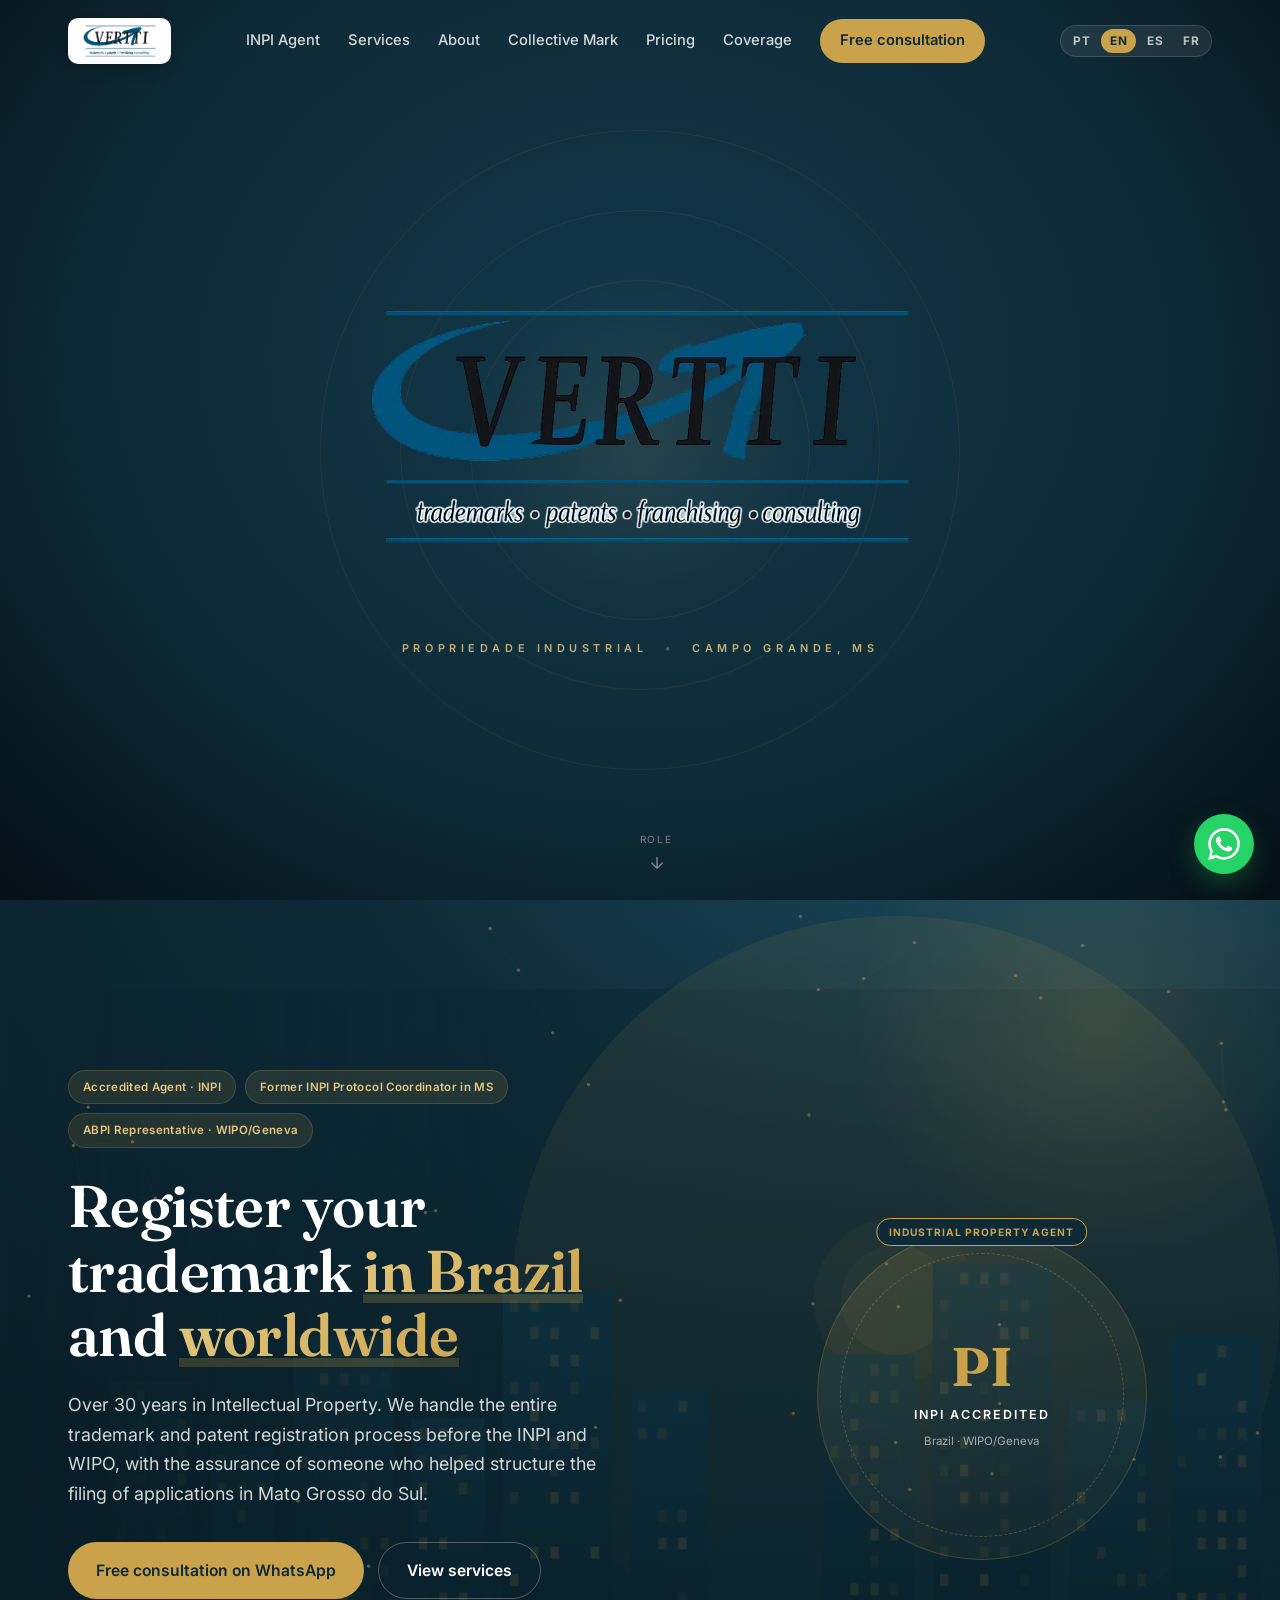
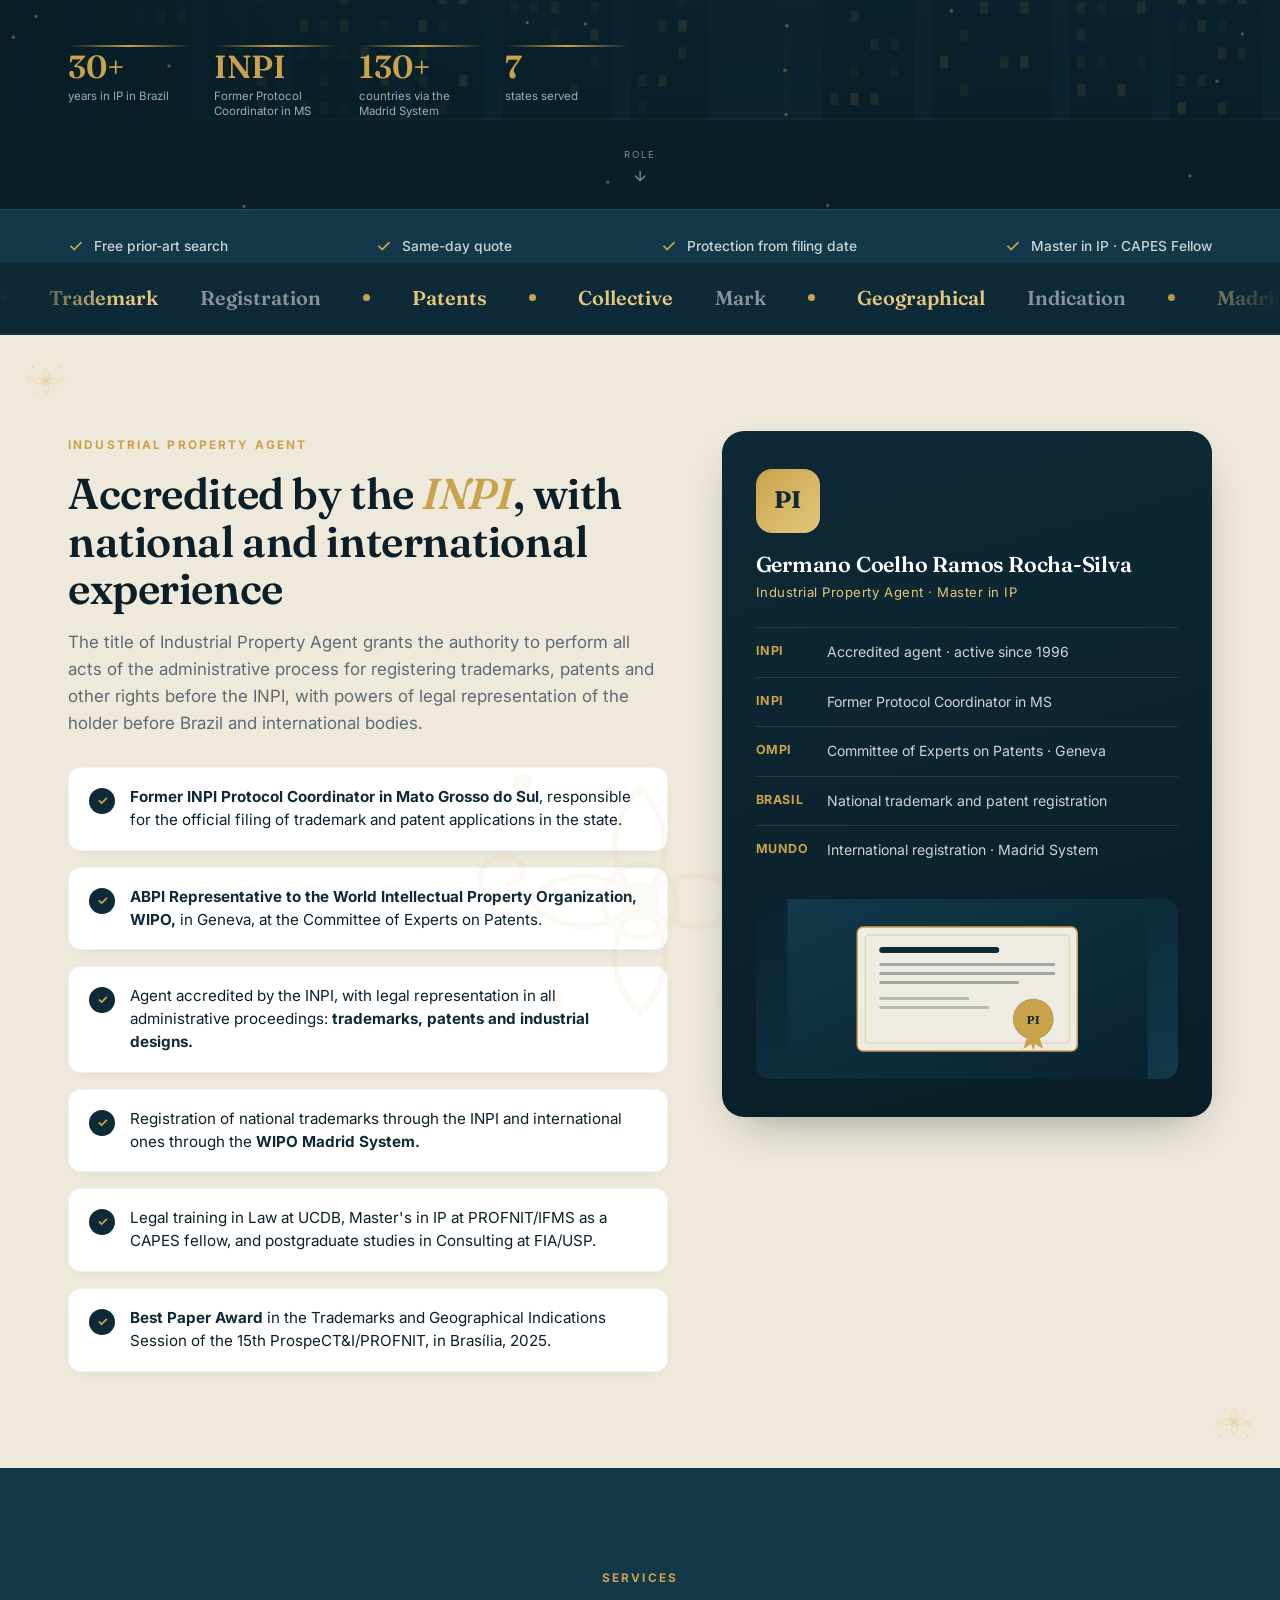
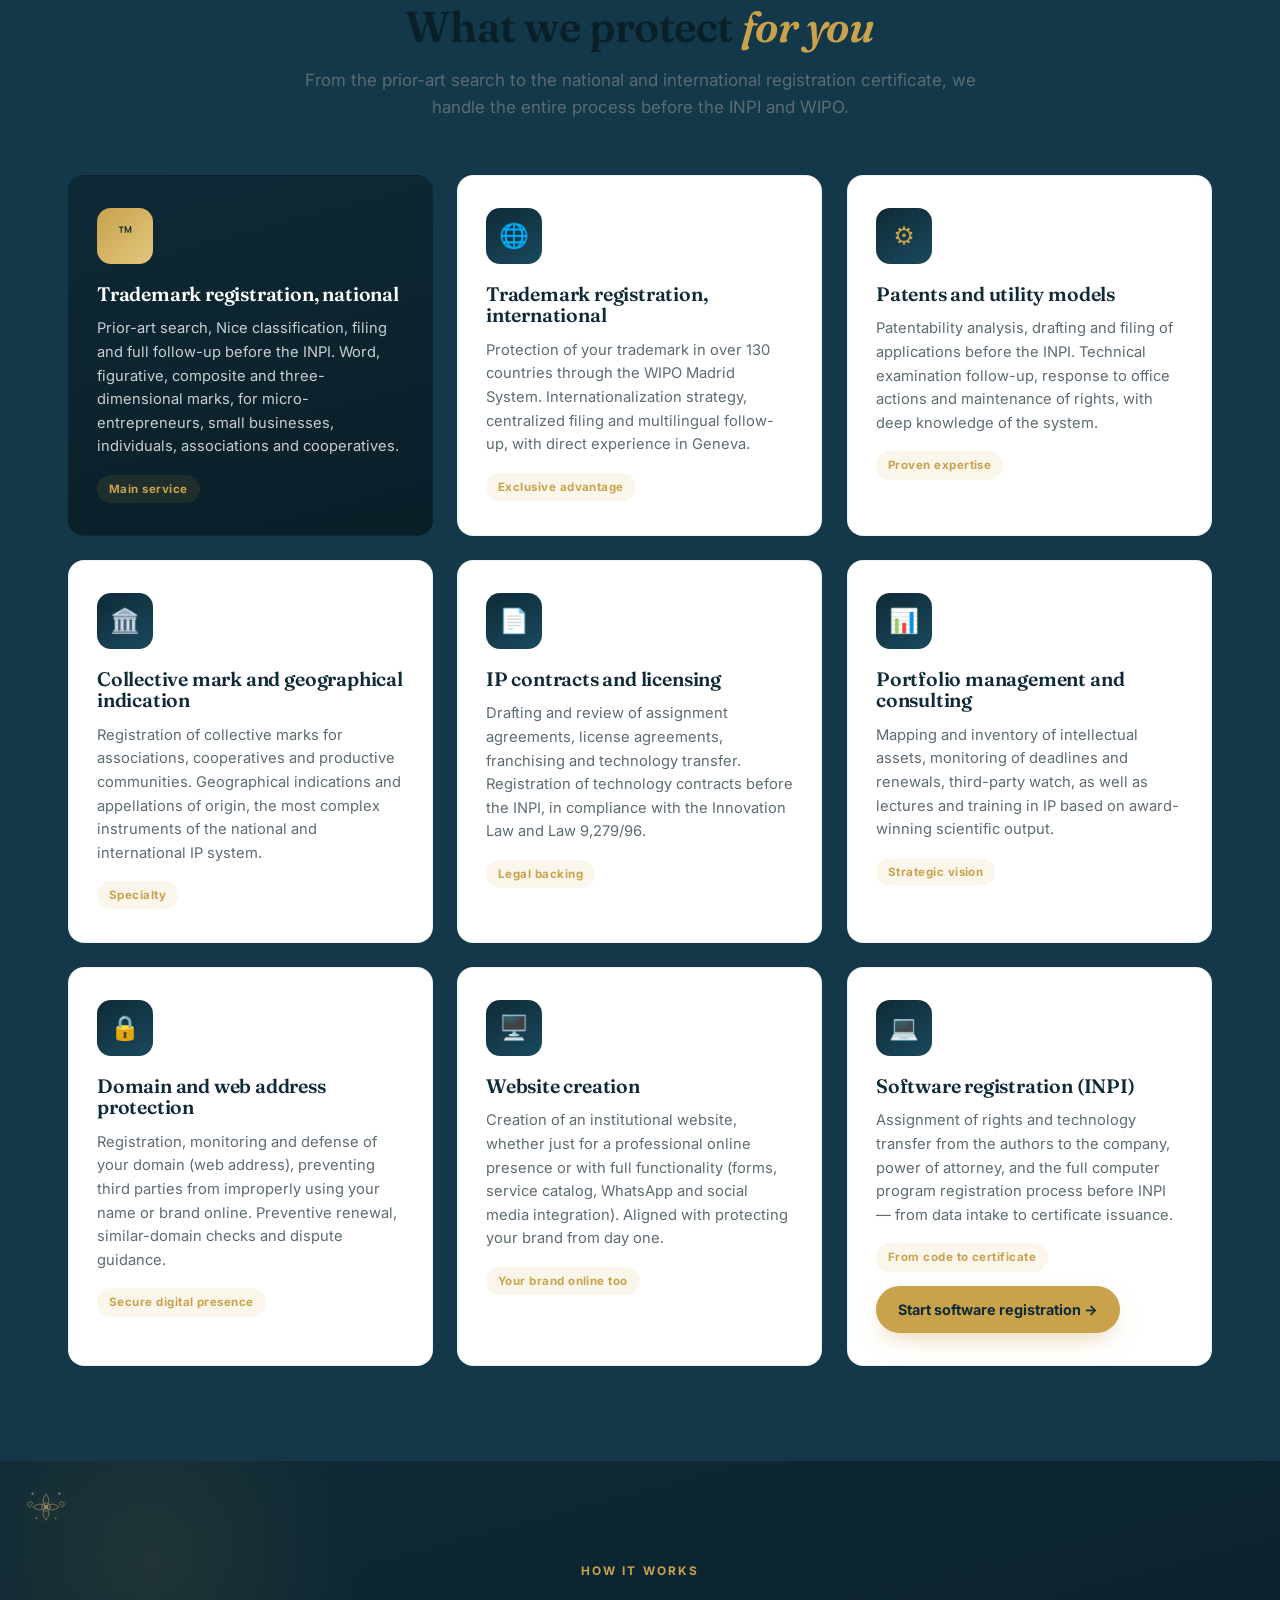
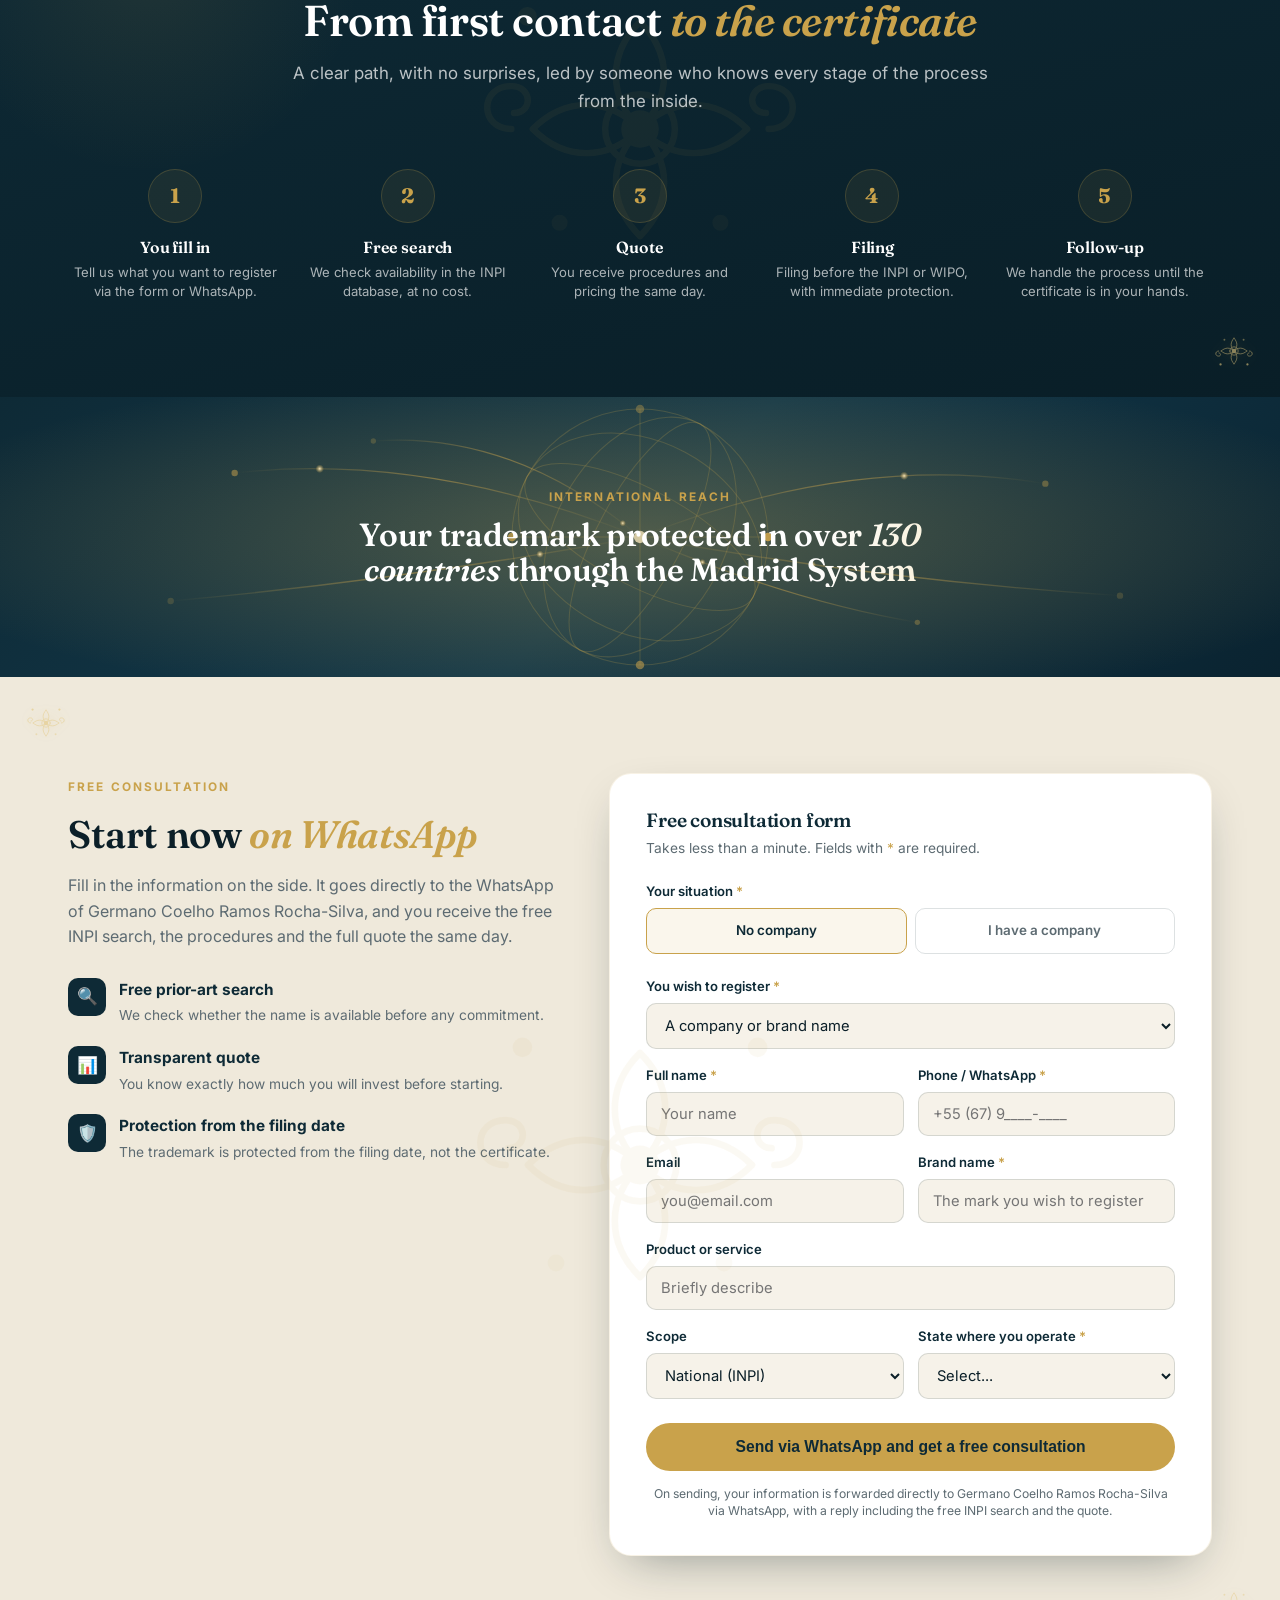
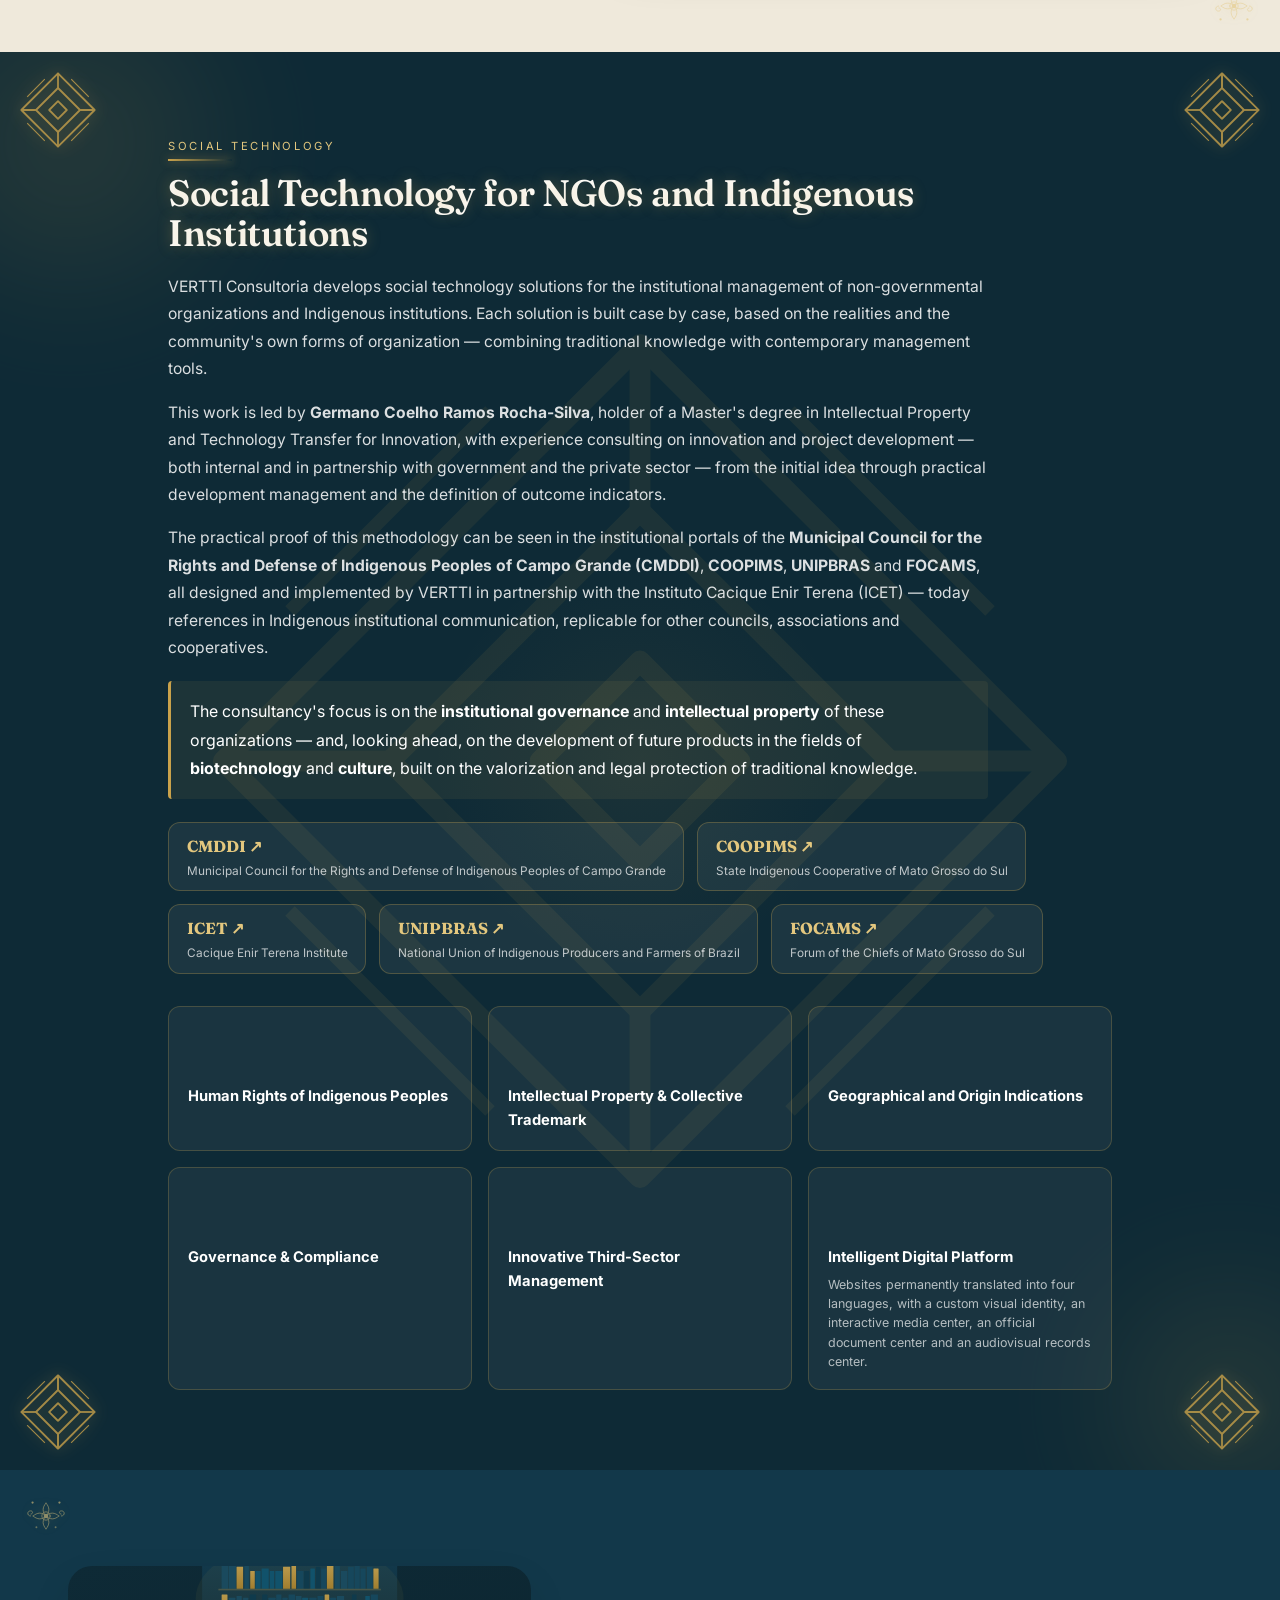
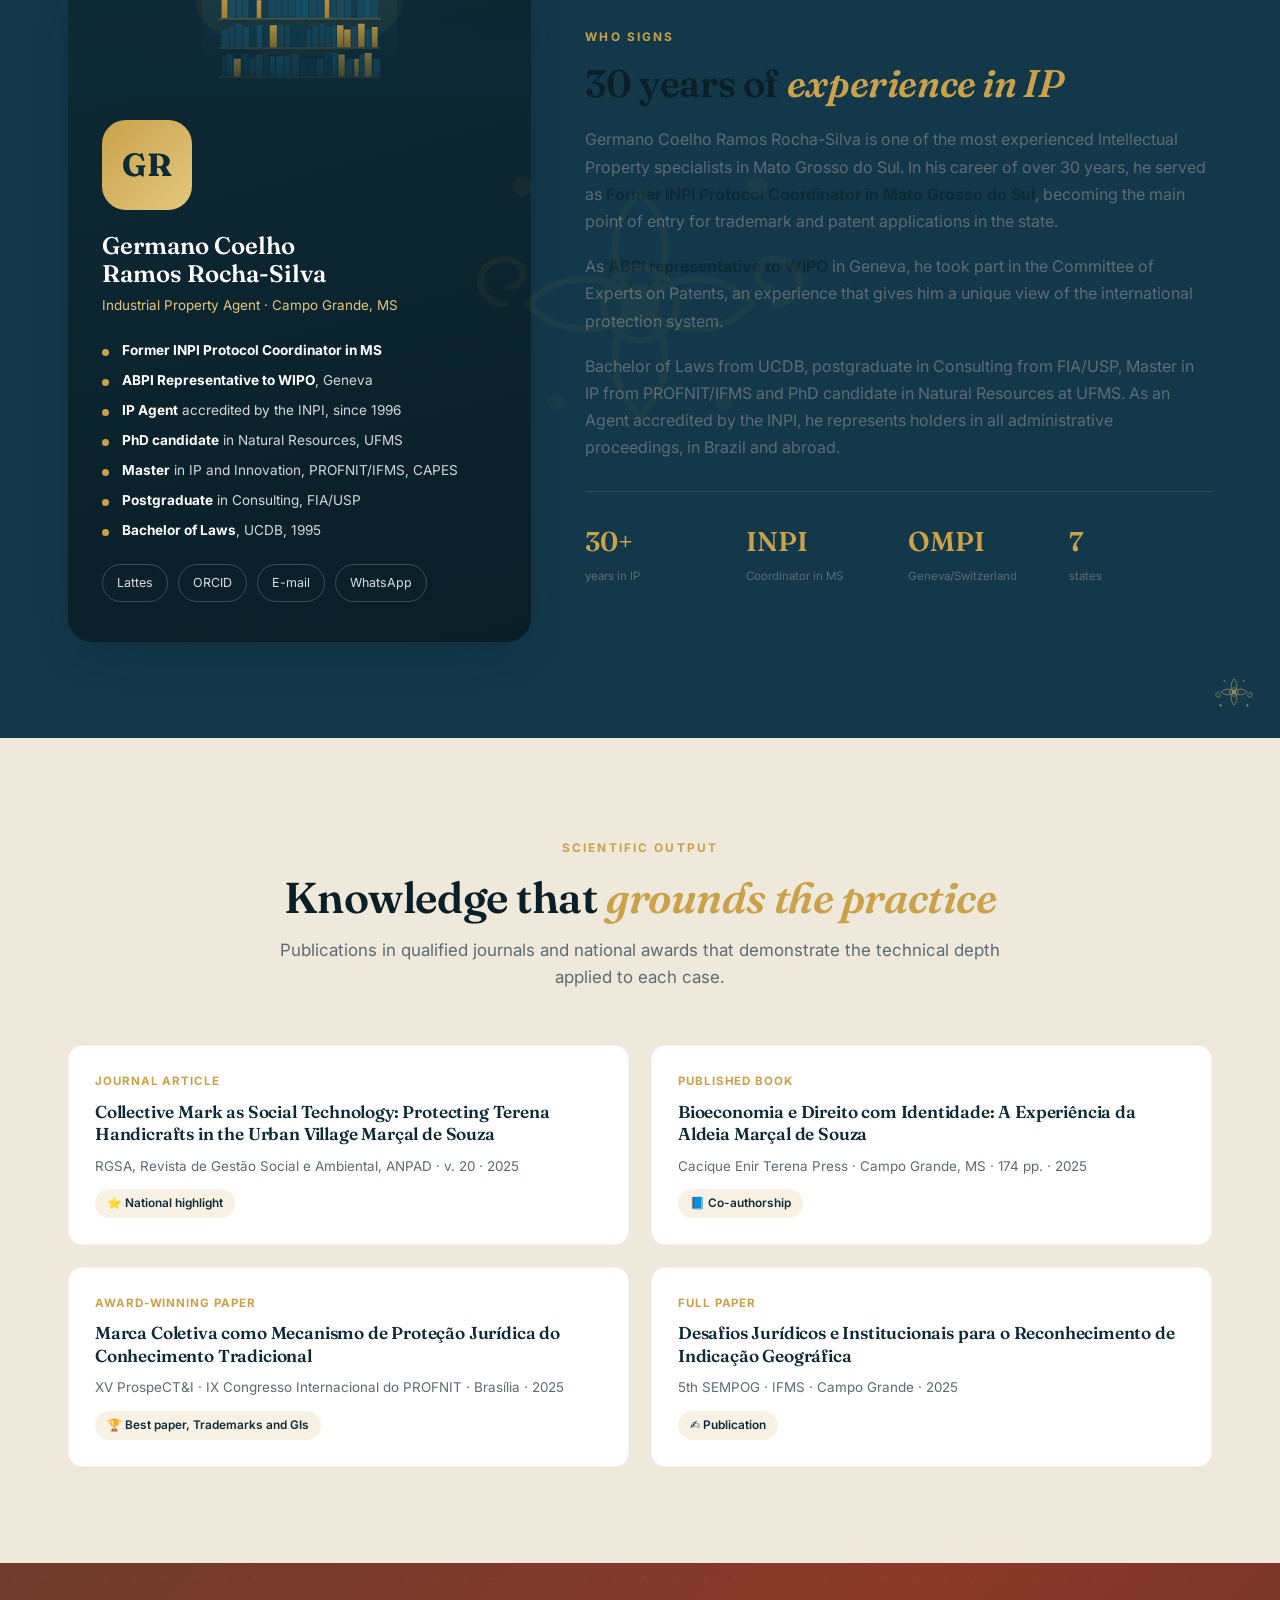
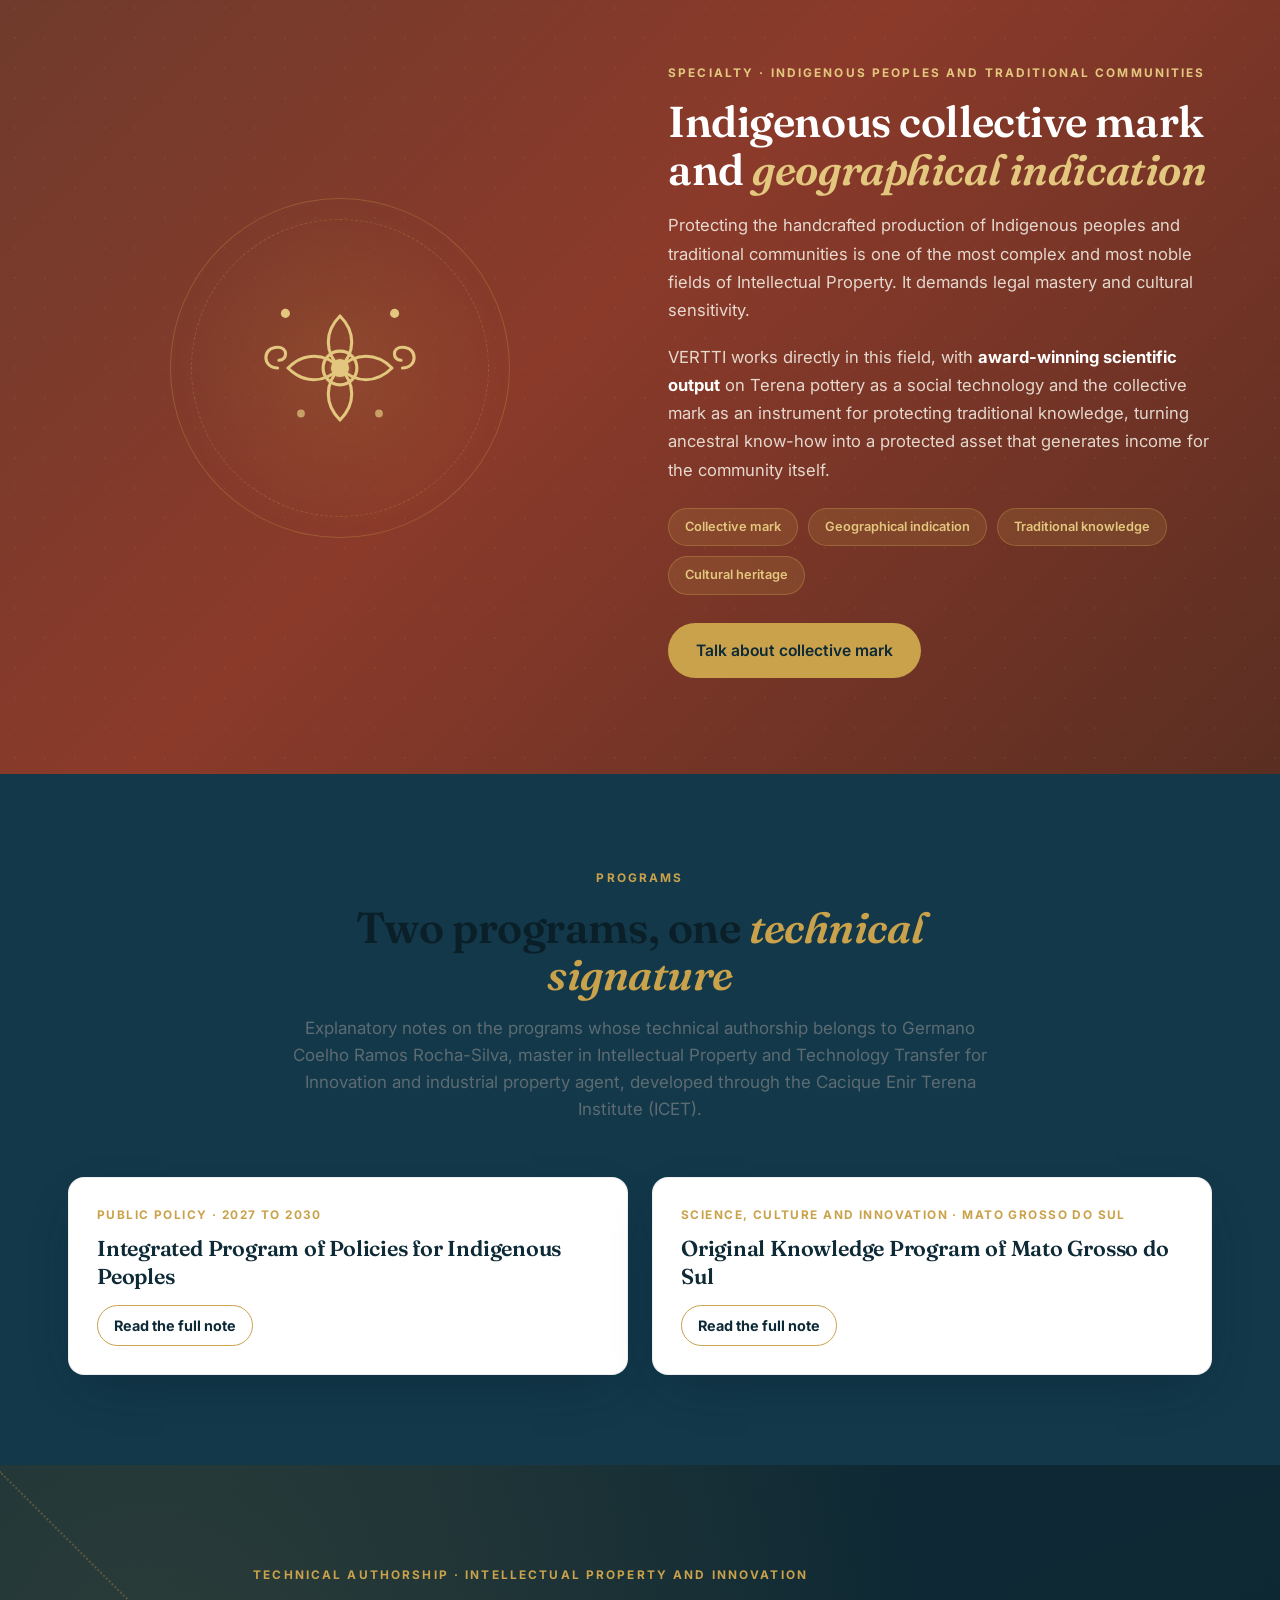
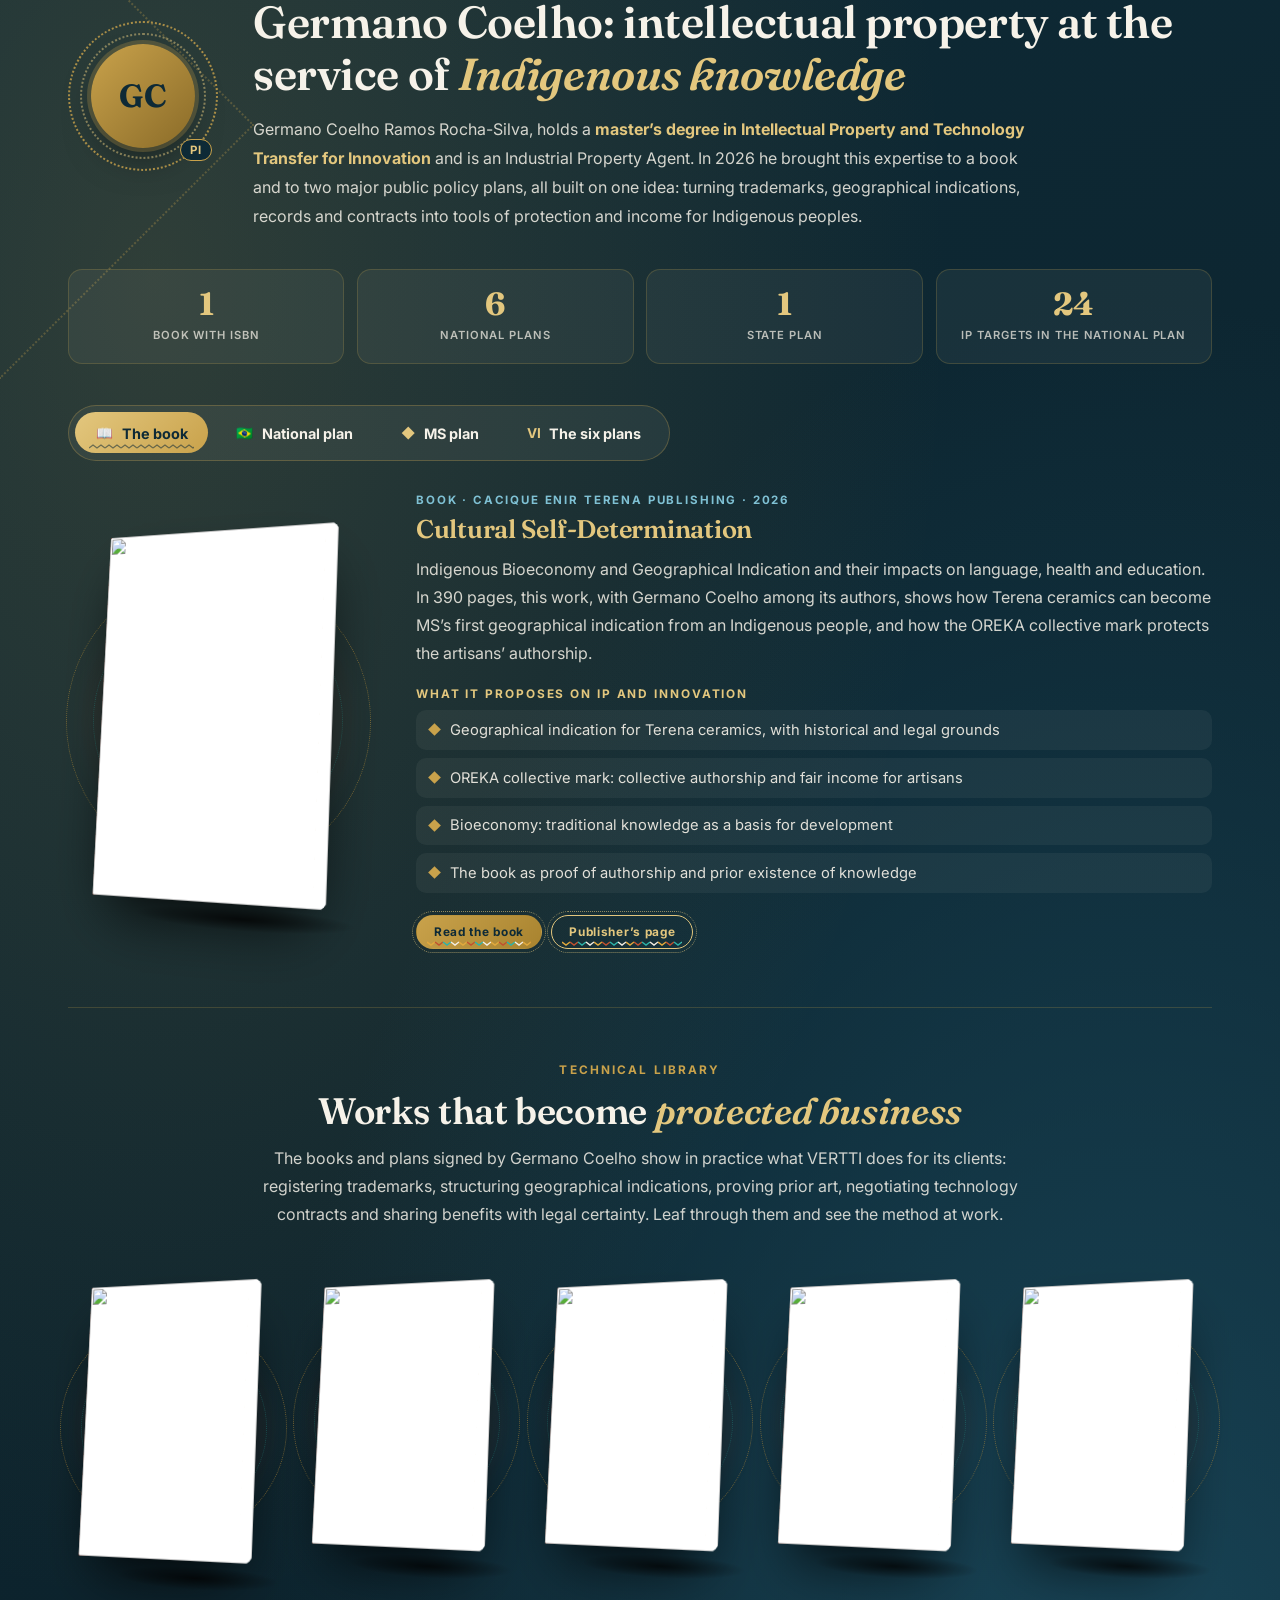
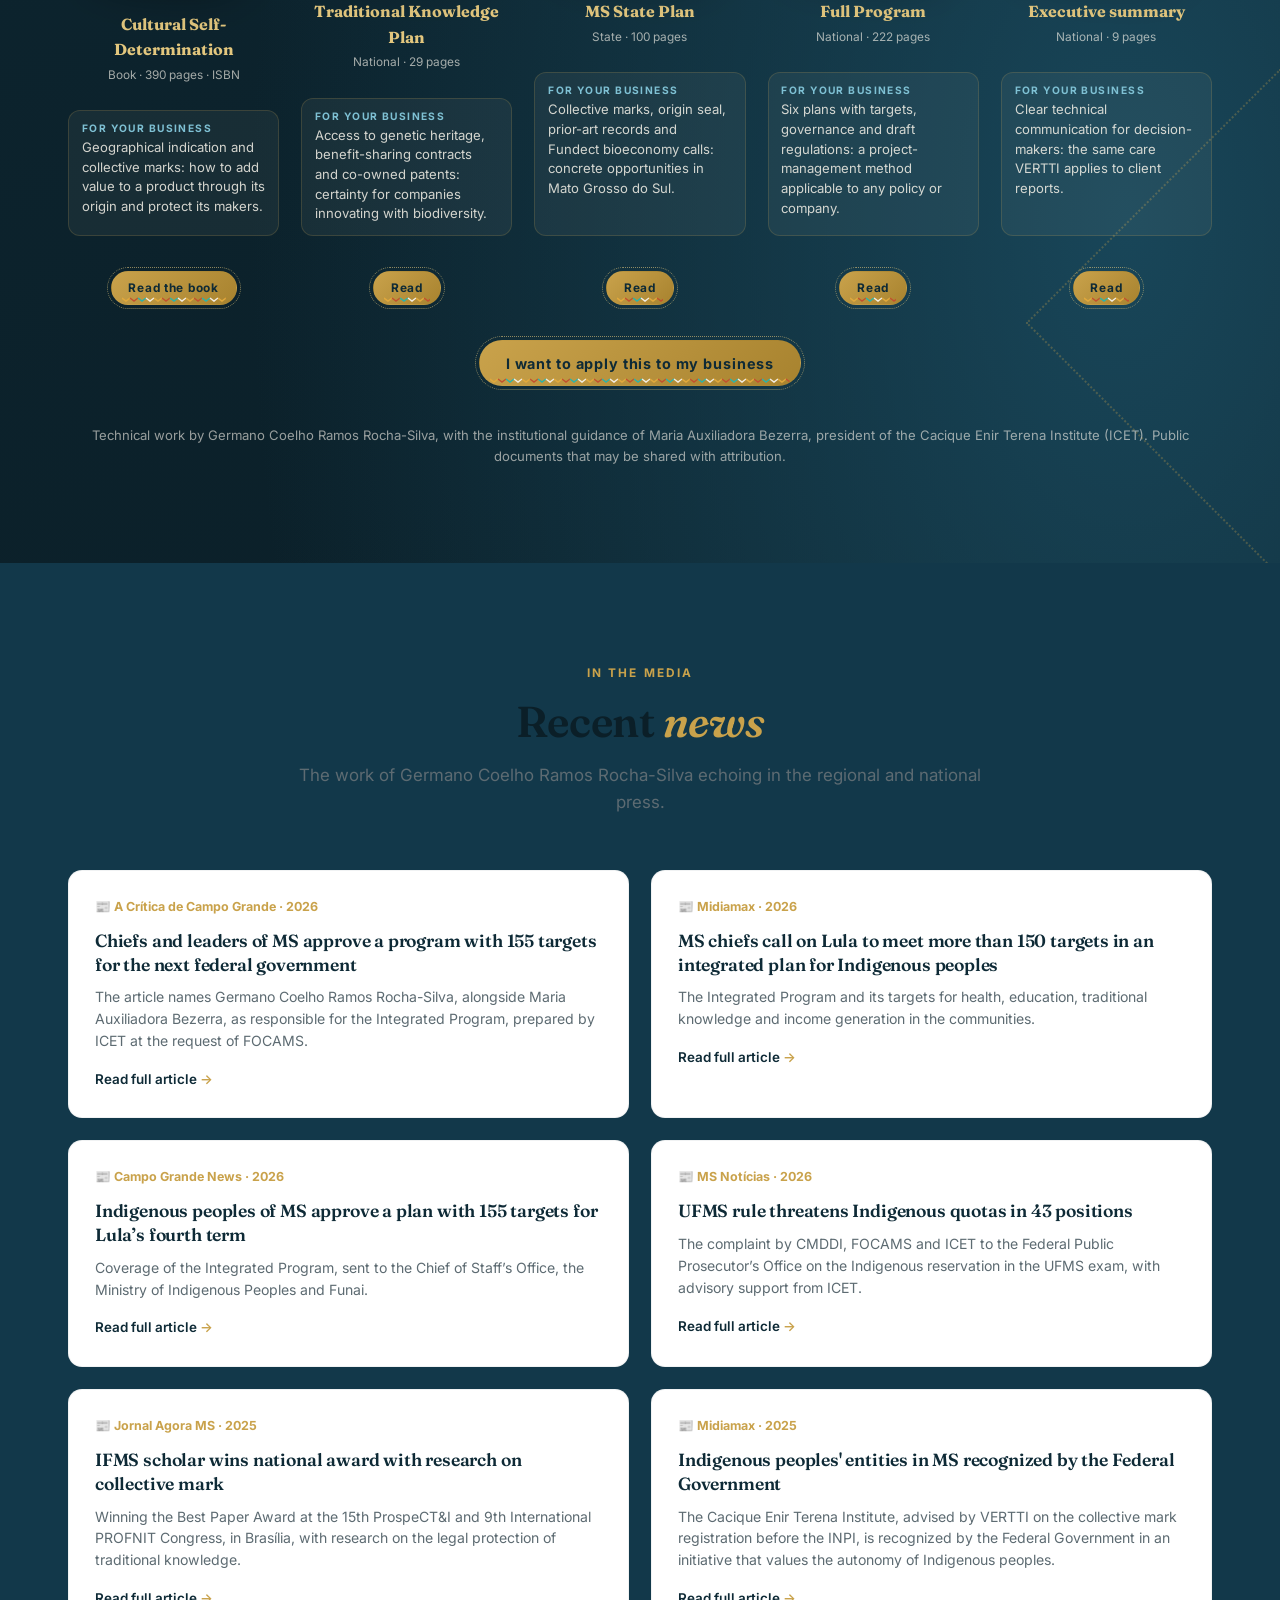
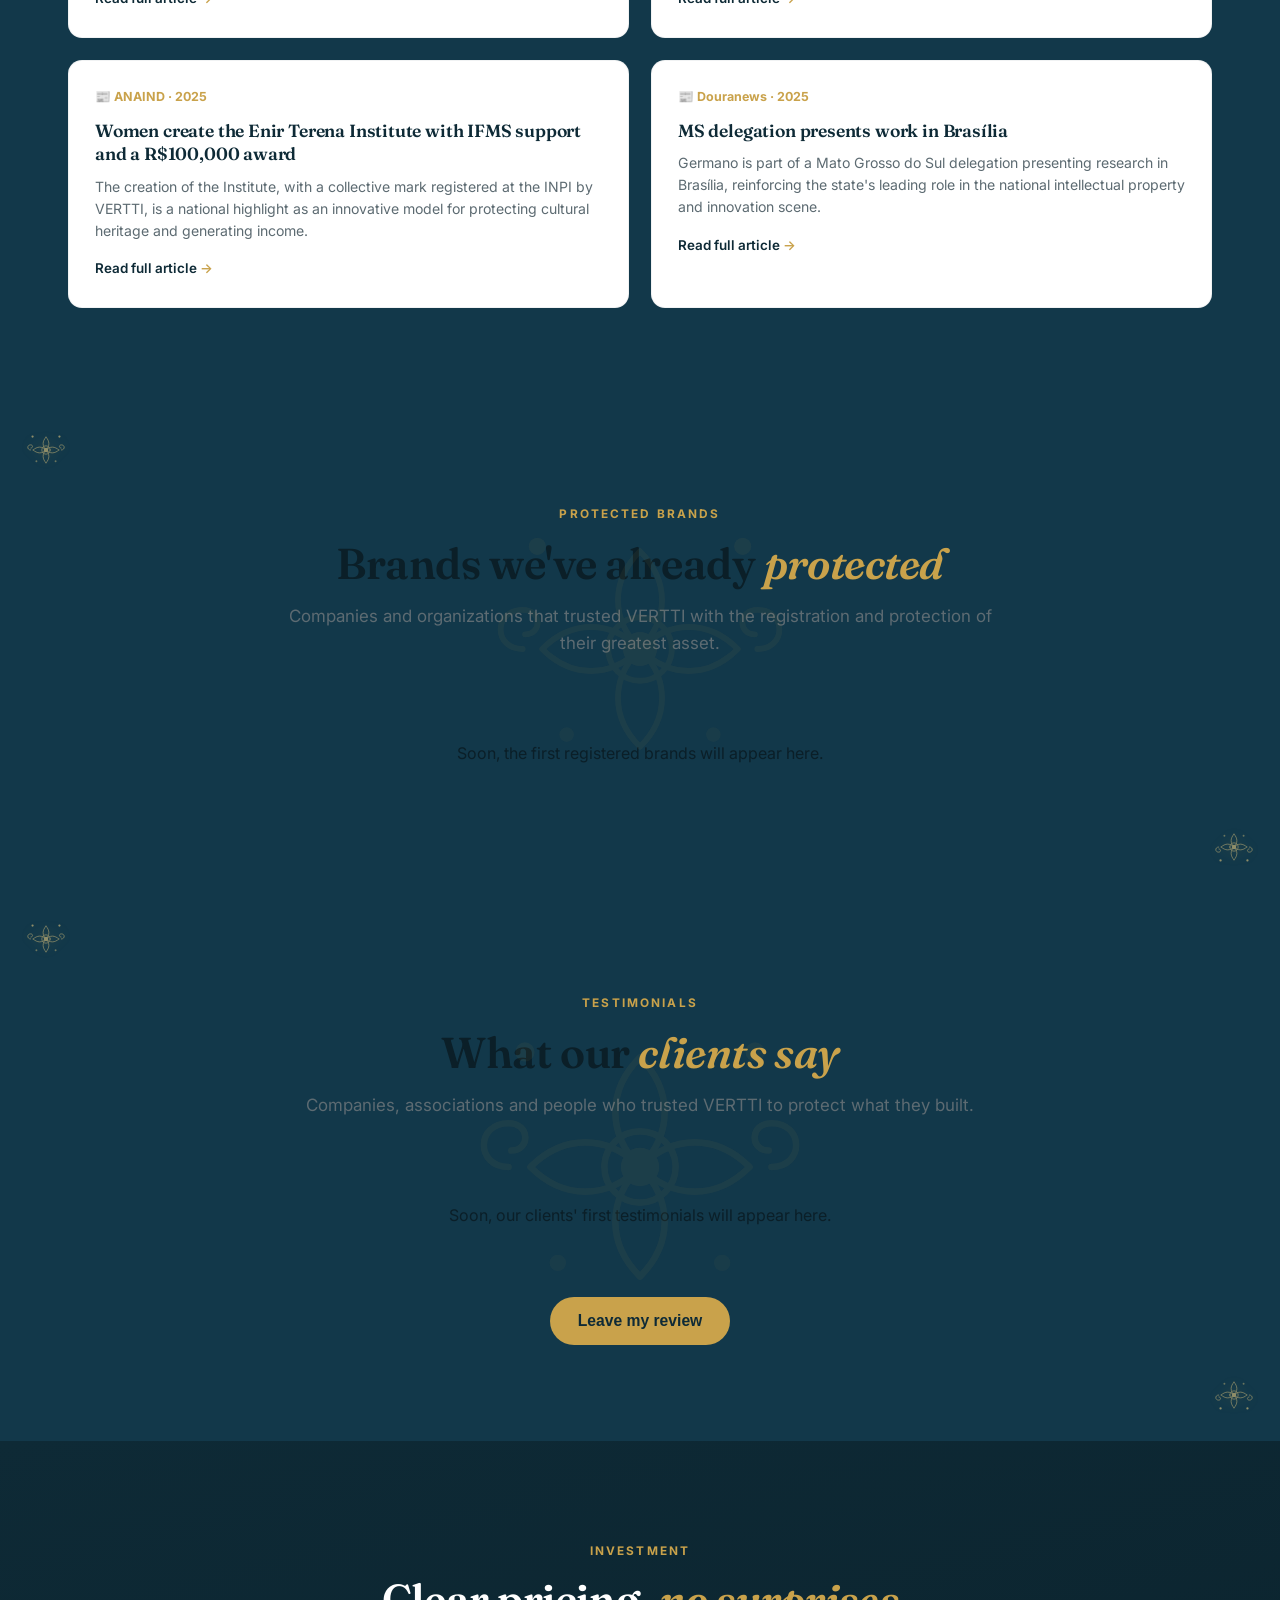
==== commit 5c93a1dc: "VERTTI: biblioteca técnica com os livros em 3D e o foco de negócio de cada obra Co-Authored-By: Clau" ====
--- a/index.html
+++ b/index.html
@@ -930,6 +930,18 @@
 .gpi-plano i::before{content:attr(data-n);transform:rotate(-45deg);font:700 .78rem 'Fraunces',serif;color:#0E2A36}
 .gpi-plano::after{content:'';position:absolute;left:0;right:0;bottom:0;height:5px;background:url("data:image/svg+xml,%3Csvg xmlns='http://www.w3.org/2000/svg' width='32' height='5'%3E%3Cpath d='M0 1 4 4 8 1' fill='none' stroke='%23C9A24B' stroke-width='1.4'/%3E%3Cpath d='M8 1 12 4 16 1' fill='none' stroke='%23E3C77E' stroke-width='1.4'/%3E%3Cpath d='M16 1 20 4 24 1' fill='none' stroke='%237fc1d4' stroke-width='1.4'/%3E%3Cpath d='M24 1 28 4 32 1' fill='none' stroke='%23F6F2E9' stroke-width='1.4'/%3E%3C/svg%3E") 0 0/32px 5px repeat-x;transform:scaleX(0);transform-origin:0;transition:transform .5s}
 .gpi-plano:hover{transform:translateY(-4px);border-color:#C9A24B}.gpi-plano:hover i{transform:rotate(225deg)}.gpi-plano:hover::after{transform:scaleX(1);animation:docZig 1.4s linear infinite}
+.gpi-bib{margin-top:3.6rem;padding-top:3rem;border-top:1px solid rgba(201,162,75,.22);text-align:center}
+.gpi-bib-h{font-family:'Fraunces',serif;font-size:clamp(1.6rem,3vw,2.3rem);color:#F6F2E9;margin:.6rem 0 .8rem}
+.gpi-bib-h em{font-style:italic;color:#E3C77E}
+.gpi-bib-p{max-width:76ch;margin:0 auto;color:rgba(246,242,233,.84);line-height:1.75}
+.gpi-docs{display:grid;grid-template-columns:repeat(5,minmax(0,1fr));gap:40px 22px;align-items:stretch}
+.bib-card{width:auto;display:flex;flex-direction:column}.bib-card .doc3d-palco{width:88%;margin:0 auto}.bib-card .doc3d-acoes{margin-top:auto;padding-top:.8rem}.bib-neg{flex:1}
+@media(max-width:1100px){.gpi-docs{grid-template-columns:repeat(3,minmax(0,1fr))}}@media(max-width:700px){.gpi-docs{grid-template-columns:minmax(0,1fr)}.bib-card{max-width:300px;margin:0 auto}}
+.bib-card b{font-family:'Fraunces',serif;color:#E3C77E;font-size:1rem}
+.bib-card small{display:block;color:rgba(246,242,233,.65);font-size:.74rem;margin-top:3px}
+.bib-neg{margin:.2rem 0 0;padding:.7rem .8rem;border-radius:12px;background:rgba(246,242,233,.05);border:1px solid rgba(201,162,75,.2);font-size:.82rem;line-height:1.5;color:rgba(246,242,233,.85);text-align:left}
+.bib-neg b{display:block;font:700 .64rem 'Inter' !important;letter-spacing:.14em;text-transform:uppercase;color:#7fc1d4 !important;margin-bottom:.25rem}
+.gpi-cta{margin-top:2.2rem}.gpi-cta .doc-bt{font-size:.9rem;padding:.85rem 1.6rem}
 .gpi-nota{margin:2.4rem 0 0;font-size:.82rem;color:rgba(246,242,233,.6);text-align:center}
 @media(max-width:900px){.gpi-topo,.gpi-grid{grid-template-columns:1fr;text-align:center;justify-items:center}.gpi-pi{text-align:left}.gpi-acoes{justify-content:center}.gpi-nums{grid-template-columns:repeat(2,1fr)}.gpi-seis{grid-template-columns:1fr}.gpi-tabs{border-radius:22px}.gpi-tab{padding:.6rem 1rem;font-size:.84rem}}
 @media (prefers-reduced-motion:reduce){.gpi-orn,.gpi-med i,.gpi-ind::after{animation:none}}
@@ -1651,6 +1663,11 @@
     <div class="gpi-nums"><div><b>1</b><span data-i18n="gpi.n1">livro com ISBN</span></div><div><b>6</b><span data-i18n="gpi.n2">planos nacionais</span></div><div><b>1</b><span data-i18n="gpi.n3">plano estadual</span></div><div><b>24</b><span data-i18n="gpi.n4">metas de PI no plano nacional</span></div></div>
     <div class="gpi-tabs" role="tablist"><button class="gpi-tab on" role="tab" id="gpi-t1" aria-controls="gpi-p1" aria-selected="true"><i>📖</i><span data-i18n="gpi.tab1">O livro</span></button><button class="gpi-tab" role="tab" id="gpi-t2" aria-controls="gpi-p2" aria-selected="false" tabindex="-1"><i>🇧🇷</i><span data-i18n="gpi.tab2">Plano nacional</span></button><button class="gpi-tab" role="tab" id="gpi-t3" aria-controls="gpi-p3" aria-selected="false" tabindex="-1"><i>◆</i><span data-i18n="gpi.tab3">Plano de MS</span></button><button class="gpi-tab" role="tab" id="gpi-t4" aria-controls="gpi-p4" aria-selected="false" tabindex="-1"><i>VI</i><span data-i18n="gpi.tab4">Os seis planos</span></button><i class="gpi-ind" aria-hidden="true"></i></div>
     <div class="gpi-painel on" role="tabpanel" id="gpi-p1" aria-labelledby="gpi-t1"><div class="gpi-grid"><div class="gpi-livro"><div class="doc3d-palco"><i class="doc3d-aura"></i><i class="doc3d-anel"></i><i class="doc3d-anel r"></i><a class="livro3d" style="--l3d-ar:.6752"  href="https://institutocaciqueenirterena.com.br/editora/autodeterminacao-cultural/" target="_blank" rel="noopener" aria-label="Abrir"><span class="lombada"></span><span class="miolo"></span><span class="capa"><img src="https://institutocaciqueenirterena.com.br/editora/autodeterminacao-cultural/capa.webp" alt="" loading="lazy"></span><span class="sombra"></span></a></div></div><div class="gpi-tx"><span class="gpi-k" data-i18n="gpi.l.k">Livro · Editora Cacique Enir Terena · 2026</span><h3 data-i18n="gpi.l.h">Autodeterminação Cultural</h3><p data-i18n="gpi.l.p">Bioeconomia e Indicação Geográfica Indígena e seus impactos na língua, na saúde e na educação. Em 390 páginas, a obra, com Germano Coelho entre os autores, mostra como a cerâmica Terena pode se tornar a primeira indicação geográfica de MS a partir de um povo indígena, e como a marca coletiva OREKA protege a autoria das artesãs.</p><h4><span data-i18n="gpi.pi_t">O que preconiza em PI e inovação</span></h4><ul class="gpi-pi" data-i18n="gpi.l.pi"><li>Indicação geográfica da cerâmica Terena, com fundamentos históricos e jurídicos</li><li>Marca coletiva OREKA: autoria coletiva e renda justa para as artesãs</li><li>Bioeconomia: o saber tradicional como base de desenvolvimento</li><li>O livro como prova de autoria e de anterioridade dos saberes</li></ul><div class="gpi-acoes"><a class="doc-bt pri" href="https://institutocaciqueenirterena.com.br/editora/autodeterminacao-cultural/" target="_blank" rel="noopener"><span data-i18n="gpi.ler_livro">Ler o livro</span></a><a class="doc-bt" href="https://institutocaciqueenirterena.com.br/editora/" target="_blank" rel="noopener"><span data-i18n="gpi.ed">Página da Editora</span></a></div></div></div></div><div class="gpi-painel" role="tabpanel" id="gpi-p2" aria-labelledby="gpi-t2" hidden><div class="gpi-grid"><div class="gpi-livro"><div class="doc3d-palco"><i class="doc3d-aura"></i><i class="doc3d-anel"></i><i class="doc3d-anel r"></i><button class="livro3d" data-doc="https://institutocaciqueenirterena.com.br/docs/consultorias/focams-programa-integrado/leitor/saberes/" data-pdf="https://institutocaciqueenirterena.com.br/docs/consultorias/focams-programa-integrado/planos/plano-conhecimentos-tradicionais-indigenas-2027-2030.pdf" aria-label="Abrir"><span class="lombada"></span><span class="miolo"></span><span class="capa"><img src="https://institutocaciqueenirterena.com.br/docs/consultorias/focams-programa-integrado/leitor/saberes/p/001.webp" alt="" loading="lazy"></span><span class="sombra"></span></button></div></div><div class="gpi-tx"><span class="gpi-k" data-i18n="gpi.n.k">Ao governo federal · a pedido do FOCAMS</span><h3 data-i18n="gpi.n.h">Programa Integrado e Plano Nacional de Proteção dos Conhecimentos Tradicionais Indígenas</h3><p data-i18n="gpi.n.p">Dos seis planos nacionais, o de Conhecimentos Tradicionais é o coração da propriedade intelectual: organiza numa cadeia completa a guarda do saber, sob controle da comunidade, até o negócio, quando a comunidade decide fazê-lo, com repartição justa. São dez eixos e 24 metas até 2030.</p><h4><span data-i18n="gpi.pi_t">O que preconiza em PI e inovação</span></h4><ul class="gpi-pi" data-i18n="gpi.n.pi"><li><b>5 mil</b> saberes no Registro Nacional de Anterioridade, sigiloso e sob controle indígena</li><li><b>8</b> indicações geográficas e <b>100</b> marcas coletivas de povos indígenas</li><li><b>20</b> pedidos de patente ou cultivar em cotitularidade com as comunidades</li><li><b>50</b> núcleos de inovação tecnológica com política indígena</li><li><b>300</b> protocolos comunitários de acesso e repartição de benefícios</li><li>Ratificação do tratado da OMPI de 2024 e lei de proteção dos saberes originários</li></ul><div class="gpi-acoes"><button type="button" class="doc-bt pri" data-abrir-doc="https://institutocaciqueenirterena.com.br/docs/consultorias/focams-programa-integrado/leitor/saberes/" data-pdf="https://institutocaciqueenirterena.com.br/docs/consultorias/focams-programa-integrado/planos/plano-conhecimentos-tradicionais-indigenas-2027-2030.pdf"><span data-i18n="gpi.plano_ct">Plano de Conhecimentos Tradicionais</span></button><button type="button" class="doc-bt" data-abrir-doc="https://institutocaciqueenirterena.com.br/docs/consultorias/focams-programa-integrado/leitor/resumo/" data-pdf="https://institutocaciqueenirterena.com.br/docs/consultorias/focams-programa-integrado/resumo-executivo-programa-integrado-2027-2030.pdf"><span data-i18n="gpi.resumo">Resumo executivo</span></button><button type="button" class="doc-bt" data-abrir-doc="https://institutocaciqueenirterena.com.br/docs/consultorias/focams-programa-integrado/leitor/integral/" data-pdf="https://institutocaciqueenirterena.com.br/docs/consultorias/focams-programa-integrado/programa-integrado-2027-2030-texto-integral.pdf"><span data-i18n="gpi.completo">Programa completo</span></button></div></div></div></div><div class="gpi-painel" role="tabpanel" id="gpi-p3" aria-labelledby="gpi-t3" hidden><div class="gpi-grid"><div class="gpi-livro"><div class="doc3d-palco"><i class="doc3d-aura"></i><i class="doc3d-anel"></i><i class="doc3d-anel r"></i><button class="livro3d" data-doc="https://institutocaciqueenirterena.com.br/docs/consultorias/focams-plano-estadual-ms/leitor/" data-pdf="https://institutocaciqueenirterena.com.br/docs/consultorias/focams-plano-estadual-ms/plano-estadual-integrado-povos-indigenas-ms-2027-2030.pdf" aria-label="Abrir"><span class="lombada"></span><span class="miolo"></span><span class="capa"><img src="https://institutocaciqueenirterena.com.br/docs/consultorias/focams-plano-estadual-ms/leitor/p/001.webp" alt="" loading="lazy"></span><span class="sombra"></span></button></div></div><div class="gpi-tx"><span class="gpi-k" data-i18n="gpi.e.k">Ao governo de MS · a pedido do FOCAMS e do CMDDI</span><h3 data-i18n="gpi.e.h">Plano Estadual Integrado dos Povos Indígenas de MS 2027 a 2030</h3><p data-i18n="gpi.e.p">Um eixo inteiro, o V, é dedicado a Cultura, Saberes e Propriedade Intelectual: grafismos, cantos, cerâmica Terena e Kadiwéu, tecelagem, medicinas e sementes são usados por terceiros sem autorização. O plano leva às aldeias, com custo zero, os instrumentos que o Brasil já tem, e cria o Programa Fundect Povos Indígenas para ciência e biotecnologia com o saber protegido do começo ao fim.</p><h4><span data-i18n="gpi.pi_t">O que preconiza em PI e inovação</span></h4><ul class="gpi-pi" data-i18n="gpi.e.pi"><li><b>10</b> Casas dos Saberes, que também funcionam como cartório dos saberes da comunidade</li><li><b>1.000</b> saberes com Registro de Anterioridade Comunitário: data, assinatura digital e cópias seguras</li><li><b>15</b> marcas coletivas indígenas depositadas no INPI</li><li>Primeiro pedido de indicação geográfica de produto indígena do estado</li><li>Selo MS Povos Indígenas para <b>500</b> produtores</li><li>Fundect: bioeconomia, medicinas indígenas e repartição de benefícios contratada</li></ul><div class="gpi-acoes"><button type="button" class="doc-bt pri" data-abrir-doc="https://institutocaciqueenirterena.com.br/docs/consultorias/focams-plano-estadual-ms/leitor/" data-pdf="https://institutocaciqueenirterena.com.br/docs/consultorias/focams-plano-estadual-ms/plano-estadual-integrado-povos-indigenas-ms-2027-2030.pdf"><span data-i18n="gpi.folhear">Folhear</span></button><a class="doc-bt" href="https://institutocaciqueenirterena.com.br/docs/consultorias/focams-plano-estadual-ms/plano-estadual-integrado-povos-indigenas-ms-2027-2030.pdf" target="_blank" rel="noopener"><span data-i18n="gpi.baixar">Baixar PDF</span></a></div></div></div></div><div class="gpi-painel" role="tabpanel" id="gpi-p4" aria-labelledby="gpi-t4" hidden><h3 class="gpi-s6h" data-i18n="s6.h">Os seis planos nacionais, um a um</h3><p data-i18n="s6.p">Cada plano traz diagnóstico, base legal, ações, metas até 2030, entregas dos primeiros 100 dias e minutas de decretos e projetos de lei. Clique para folhear.</p><div class="gpi-seis"><button type="button" class="gpi-plano" data-abrir-doc="https://institutocaciqueenirterena.com.br/docs/consultorias/focams-programa-integrado/leitor/saude/" data-pdf="https://institutocaciqueenirterena.com.br/docs/consultorias/focams-programa-integrado/planos/plano-saude-povos-indigenas-2027-2030.pdf"><i data-n="I"></i><span data-i18n="pl.saude">Saúde</span><small>43 p.</small></button><button type="button" class="gpi-plano" data-abrir-doc="https://institutocaciqueenirterena.com.br/docs/consultorias/focams-programa-integrado/leitor/educacao/" data-pdf="https://institutocaciqueenirterena.com.br/docs/consultorias/focams-programa-integrado/planos/plano-educacao-escolar-indigena-2027-2030.pdf"><i data-n="II"></i><span data-i18n="pl.educacao">Educação escolar</span><small>40 p.</small></button><button type="button" class="gpi-plano" data-abrir-doc="https://institutocaciqueenirterena.com.br/docs/consultorias/focams-programa-integrado/leitor/saberes/" data-pdf="https://institutocaciqueenirterena.com.br/docs/consultorias/focams-programa-integrado/planos/plano-conhecimentos-tradicionais-indigenas-2027-2030.pdf"><i data-n="III"></i><span data-i18n="pl.saberes">Conhecimentos tradicionais</span><small>29 p.</small></button><button type="button" class="gpi-plano" data-abrir-doc="https://institutocaciqueenirterena.com.br/docs/consultorias/focams-programa-integrado/leitor/empreendedorismo/" data-pdf="https://institutocaciqueenirterena.com.br/docs/consultorias/focams-programa-integrado/planos/plano-empreendedorismo-indigena-2027-2030.pdf"><i data-n="IV"></i><span data-i18n="pl.empreendedorismo">Empreendedorismo</span><small>26 p.</small></button><button type="button" class="gpi-plano" data-abrir-doc="https://institutocaciqueenirterena.com.br/docs/consultorias/focams-programa-integrado/leitor/agro/" data-pdf="https://institutocaciqueenirterena.com.br/docs/consultorias/focams-programa-integrado/planos/plano-producao-agropecuaria-indigena-cooperativa-2027-2030.pdf"><i data-n="V"></i><span data-i18n="pl.agro">Produção agropecuária</span><small>27 p.</small></button><button type="button" class="gpi-plano" data-abrir-doc="https://institutocaciqueenirterena.com.br/docs/consultorias/focams-programa-integrado/leitor/mineracao/" data-pdf="https://institutocaciqueenirterena.com.br/docs/consultorias/focams-programa-integrado/planos/plano-mineracao-terras-indigenas-2027-2030.pdf"><i data-n="VI"></i><span data-i18n="pl.mineracao">Mineração em terras indígenas</span><small>30 p.</small></button></div></div>
+    <div class="gpi-bib">
+      <span class="eyebrow" data-i18n="bib.eyb">Biblioteca técnica</span><h3 class="gpi-bib-h" data-i18n="bib.h">Obras que viram <em>negócio protegido</em></h3><p class="gpi-bib-p" data-i18n="bib.p">Os livros e planos assinados por Germano Coelho mostram, na prática, o que a VERTTI faz pelos seus clientes: registrar marcas, estruturar indicações geográficas, provar anterioridade, negociar contratos de tecnologia e repartir benefícios com segurança jurídica. Folheie e veja o método aplicado.</p>
+      <div class="docs3d gpi-docs"><article class="doc3d bib-card"><div class="doc3d-palco"><i class="doc3d-aura"></i><i class="doc3d-anel"></i><i class="doc3d-anel r"></i><a class="livro3d" style="--l3d-ar:.6752" href="https://institutocaciqueenirterena.com.br/editora/autodeterminacao-cultural/" target="_blank" rel="noopener" aria-label="Autodeterminação Cultural"><span class="lombada"></span><span class="miolo"></span><span class="capa"><img src="https://institutocaciqueenirterena.com.br/editora/autodeterminacao-cultural/capa.webp" alt="" loading="lazy"></span><span class="sombra"></span></a></div><div><b data-i18n="b1.t">Autodeterminação Cultural</b><small data-i18n="b1.s">Livro · 390 páginas · ISBN</small></div><p class="bib-neg"><b data-i18n="bib.neg">Para o seu negócio</b><span data-i18n="b1.n">Indicação geográfica e marca coletiva: como valorizar um produto pela origem e proteger quem o produz.</span></p><div class="doc3d-acoes"><a class="doc-bt pri" href="https://institutocaciqueenirterena.com.br/editora/autodeterminacao-cultural/" target="_blank" rel="noopener"><span data-i18n="gpi.ler_livro">Ler o livro</span></a></div></article><article class="doc3d bib-card"><div class="doc3d-palco"><i class="doc3d-aura"></i><i class="doc3d-anel"></i><i class="doc3d-anel r"></i><button class="livro3d" data-doc="https://institutocaciqueenirterena.com.br/docs/consultorias/focams-programa-integrado/leitor/saberes/" data-pdf="https://institutocaciqueenirterena.com.br/docs/consultorias/focams-programa-integrado/planos/plano-conhecimentos-tradicionais-indigenas-2027-2030.pdf" aria-label="Plano de Conhecimentos Tradicionais"><span class="lombada"></span><span class="miolo"></span><span class="capa"><img src="https://institutocaciqueenirterena.com.br/docs/consultorias/focams-programa-integrado/leitor/saberes/p/001.webp" alt="" loading="lazy"></span><span class="sombra"></span></button></div><div><b data-i18n="b2.t">Plano de Conhecimentos Tradicionais</b><small data-i18n="b2.s">Nacional · 29 páginas</small></div><p class="bib-neg"><b data-i18n="bib.neg">Para o seu negócio</b><span data-i18n="b2.n">Acesso ao patrimônio genético, contratos de repartição de benefícios e patentes em cotitularidade: segurança para empresas que inovam com a biodiversidade.</span></p><div class="doc3d-acoes"><button type="button" class="doc-bt pri" data-abrir-doc="https://institutocaciqueenirterena.com.br/docs/consultorias/focams-programa-integrado/leitor/saberes/" data-pdf="https://institutocaciqueenirterena.com.br/docs/consultorias/focams-programa-integrado/planos/plano-conhecimentos-tradicionais-indigenas-2027-2030.pdf"><span data-i18n="gpi.folhear">Folhear</span></button></div></article><article class="doc3d bib-card"><div class="doc3d-palco"><i class="doc3d-aura"></i><i class="doc3d-anel"></i><i class="doc3d-anel r"></i><button class="livro3d" data-doc="https://institutocaciqueenirterena.com.br/docs/consultorias/focams-plano-estadual-ms/leitor/" data-pdf="https://institutocaciqueenirterena.com.br/docs/consultorias/focams-plano-estadual-ms/plano-estadual-integrado-povos-indigenas-ms-2027-2030.pdf" aria-label="Plano Estadual de MS"><span class="lombada"></span><span class="miolo"></span><span class="capa"><img src="https://institutocaciqueenirterena.com.br/docs/consultorias/focams-plano-estadual-ms/leitor/p/001.webp" alt="" loading="lazy"></span><span class="sombra"></span></button></div><div><b data-i18n="b3.t">Plano Estadual de MS</b><small data-i18n="b3.s">Estadual · 100 páginas</small></div><p class="bib-neg"><b data-i18n="bib.neg">Para o seu negócio</b><span data-i18n="b3.n">Marcas coletivas, selo de origem, registro de anterioridade e editais Fundect de bioeconomia: oportunidades concretas em Mato Grosso do Sul.</span></p><div class="doc3d-acoes"><button type="button" class="doc-bt pri" data-abrir-doc="https://institutocaciqueenirterena.com.br/docs/consultorias/focams-plano-estadual-ms/leitor/" data-pdf="https://institutocaciqueenirterena.com.br/docs/consultorias/focams-plano-estadual-ms/plano-estadual-integrado-povos-indigenas-ms-2027-2030.pdf"><span data-i18n="gpi.folhear">Folhear</span></button></div></article><article class="doc3d bib-card"><div class="doc3d-palco"><i class="doc3d-aura"></i><i class="doc3d-anel"></i><i class="doc3d-anel r"></i><button class="livro3d" data-doc="https://institutocaciqueenirterena.com.br/docs/consultorias/focams-programa-integrado/leitor/integral/" data-pdf="https://institutocaciqueenirterena.com.br/docs/consultorias/focams-programa-integrado/programa-integrado-2027-2030-texto-integral.pdf" aria-label="Programa completo"><span class="lombada"></span><span class="miolo"></span><span class="capa"><img src="https://institutocaciqueenirterena.com.br/docs/consultorias/focams-programa-integrado/leitor/integral/p/005.webp" alt="" loading="lazy"></span><span class="sombra"></span></button></div><div><b data-i18n="b4.t">Programa completo</b><small data-i18n="b4.s">Nacional · 222 páginas</small></div><p class="bib-neg"><b data-i18n="bib.neg">Para o seu negócio</b><span data-i18n="b4.n">Seis planos com metas, governança e minutas de normas: método de gestão de projetos aplicável a qualquer política ou empresa.</span></p><div class="doc3d-acoes"><button type="button" class="doc-bt pri" data-abrir-doc="https://institutocaciqueenirterena.com.br/docs/consultorias/focams-programa-integrado/leitor/integral/" data-pdf="https://institutocaciqueenirterena.com.br/docs/consultorias/focams-programa-integrado/programa-integrado-2027-2030-texto-integral.pdf"><span data-i18n="gpi.folhear">Folhear</span></button></div></article><article class="doc3d bib-card"><div class="doc3d-palco"><i class="doc3d-aura"></i><i class="doc3d-anel"></i><i class="doc3d-anel r"></i><button class="livro3d" data-doc="https://institutocaciqueenirterena.com.br/docs/consultorias/focams-programa-integrado/leitor/resumo/" data-pdf="https://institutocaciqueenirterena.com.br/docs/consultorias/focams-programa-integrado/resumo-executivo-programa-integrado-2027-2030.pdf" aria-label="Resumo executivo"><span class="lombada"></span><span class="miolo"></span><span class="capa"><img src="https://institutocaciqueenirterena.com.br/docs/consultorias/focams-programa-integrado/leitor/resumo/p/001.webp" alt="" loading="lazy"></span><span class="sombra"></span></button></div><div><b data-i18n="b5.t">Resumo executivo</b><small data-i18n="b5.s">Nacional · 9 páginas</small></div><p class="bib-neg"><b data-i18n="bib.neg">Para o seu negócio</b><span data-i18n="b5.n">Comunicação técnica clara para decisores: o mesmo cuidado que a VERTTI aplica aos relatórios dos clientes.</span></p><div class="doc3d-acoes"><button type="button" class="doc-bt pri" data-abrir-doc="https://institutocaciqueenirterena.com.br/docs/consultorias/focams-programa-integrado/leitor/resumo/" data-pdf="https://institutocaciqueenirterena.com.br/docs/consultorias/focams-programa-integrado/resumo-executivo-programa-integrado-2027-2030.pdf"><span data-i18n="gpi.folhear">Folhear</span></button></div></article></div>
+      <div class="gpi-cta"><a class="doc-bt pri" href="https://wa.me/5567981644664?text=Ol%C3%A1%2C%20vim%20pelo%20site%20da%20VERTTI%20e%20quero%20conversar%20sobre%20propriedade%20intelectual%20e%20inova%C3%A7%C3%A3o" target="_blank" rel="noopener"><span data-i18n="bib.cta">Quero aplicar isso no meu negócio</span></a></div>
+    </div>
     <p class="gpi-nota" data-i18n="gpi.nota">Elaboração técnica de Germano Coelho Ramos Rocha-Silva, com o acompanhamento institucional de Maria Auxiliadora Bezerra, presidente do Instituto Cacique Enir Terena (ICET). Documentos públicos, que podem ser compartilhados citando a fonte.</p>
   </div>
 </section>
@@ -2034,6 +2051,26 @@
 // Dicionário i18n VERTTI - PT, EN, ES, FR
 // Terminologia oficial OMPI/WIPO em cada idioma
 const I18N = {
+  "bib.eyb": {"pt": "Biblioteca técnica", "en": "Technical library", "es": "Biblioteca técnica", "fr": "Bibliothèque technique"},
+  "bib.h": {"pt": "Obras que viram <em>negócio protegido</em>", "en": "Works that become <em>protected business</em>", "es": "Obras que se convierten en <em>negocio protegido</em>", "fr": "Des ouvrages qui deviennent des <em>activités protégées</em>"},
+  "bib.p": {"pt": "Os livros e planos assinados por Germano Coelho mostram, na prática, o que a VERTTI faz pelos seus clientes: registrar marcas, estruturar indicações geográficas, provar anterioridade, negociar contratos de tecnologia e repartir benefícios com segurança jurídica. Folheie e veja o método aplicado.", "en": "The books and plans signed by Germano Coelho show in practice what VERTTI does for its clients: registering trademarks, structuring geographical indications, proving prior art, negotiating technology contracts and sharing benefits with legal certainty. Leaf through them and see the method at work.", "es": "Los libros y planes firmados por Germano Coelho muestran en la práctica lo que la VERTTI hace por sus clientes: registrar marcas, estructurar indicaciones geográficas, probar anterioridad, negociar contratos de tecnología y repartir beneficios con seguridad jurídica. Hojéalos y mira el método aplicado.", "fr": "Les livres et plans signés par Germano Coelho montrent concrètement ce que VERTTI fait pour ses clients : enregistrer des marques, structurer des indications géographiques, prouver l’antériorité, négocier des contrats de technologie et partager les avantages en toute sécurité juridique. Feuilletez-les et voyez la méthode appliquée."},
+  "bib.neg": {"pt": "Para o seu negócio", "en": "For your business", "es": "Para su negocio", "fr": "Pour votre activité"},
+  "b1.t": {"pt": "Autodeterminação Cultural", "en": "Cultural Self-Determination", "es": "Autodeterminación Cultural", "fr": "Autodétermination culturelle"},
+  "b1.s": {"pt": "Livro · 390 páginas · ISBN", "en": "Book · 390 pages · ISBN", "es": "Libro · 390 páginas · ISBN", "fr": "Livre · 390 pages · ISBN"},
+  "b1.n": {"pt": "Indicação geográfica e marca coletiva: como valorizar um produto pela origem e proteger quem o produz.", "en": "Geographical indication and collective marks: how to add value to a product through its origin and protect its makers.", "es": "Indicación geográfica y marca colectiva: cómo valorizar un producto por su origen y proteger a quien lo produce.", "fr": "Indication géographique et marque collective : valoriser un produit par son origine et protéger ceux qui le fabriquent."},
+  "b2.t": {"pt": "Plano de Conhecimentos Tradicionais", "en": "Traditional Knowledge Plan", "es": "Plan de Conocimientos Tradicionales", "fr": "Plan des savoirs traditionnels"},
+  "b2.s": {"pt": "Nacional · 29 páginas", "en": "National · 29 pages", "es": "Nacional · 29 páginas", "fr": "National · 29 pages"},
+  "b2.n": {"pt": "Acesso ao patrimônio genético, contratos de repartição de benefícios e patentes em cotitularidade: segurança para empresas que inovam com a biodiversidade.", "en": "Access to genetic heritage, benefit-sharing contracts and co-owned patents: certainty for companies innovating with biodiversity.", "es": "Acceso al patrimonio genético, contratos de reparto de beneficios y patentes en cotitularidad: seguridad para empresas que innovan con la biodiversidad.", "fr": "Accès au patrimoine génétique, contrats de partage des avantages et brevets en cotitularité : de la sécurité pour les entreprises qui innovent avec la biodiversité."},
+  "b3.t": {"pt": "Plano Estadual de MS", "en": "MS State Plan", "es": "Plan Estatal de MS", "fr": "Plan de l’État du MS"},
+  "b3.s": {"pt": "Estadual · 100 páginas", "en": "State · 100 pages", "es": "Estatal · 100 páginas", "fr": "État · 100 pages"},
+  "b3.n": {"pt": "Marcas coletivas, selo de origem, registro de anterioridade e editais Fundect de bioeconomia: oportunidades concretas em Mato Grosso do Sul.", "en": "Collective marks, origin seal, prior-art records and Fundect bioeconomy calls: concrete opportunities in Mato Grosso do Sul.", "es": "Marcas colectivas, sello de origen, registro de anterioridad y convocatorias Fundect de bioeconomía: oportunidades concretas en Mato Grosso do Sul.", "fr": "Marques collectives, label d’origine, registre d’antériorité et appels Fundect en bioéconomie : des opportunités concrètes au Mato Grosso do Sul."},
+  "b4.t": {"pt": "Programa completo", "en": "Full Program", "es": "Programa completo", "fr": "Programme complet"},
+  "b4.s": {"pt": "Nacional · 222 páginas", "en": "National · 222 pages", "es": "Nacional · 222 páginas", "fr": "National · 222 pages"},
+  "b4.n": {"pt": "Seis planos com metas, governança e minutas de normas: método de gestão de projetos aplicável a qualquer política ou empresa.", "en": "Six plans with targets, governance and draft regulations: a project-management method applicable to any policy or company.", "es": "Seis planes con metas, gobernanza y borradores de normas: método de gestión de proyectos aplicable a cualquier política o empresa.", "fr": "Six plans avec objectifs, gouvernance et projets de textes : une méthode de gestion de projets applicable à toute politique ou entreprise."},
+  "b5.t": {"pt": "Resumo executivo", "en": "Executive summary", "es": "Resumen ejecutivo", "fr": "Résumé exécutif"},
+  "b5.s": {"pt": "Nacional · 9 páginas", "en": "National · 9 pages", "es": "Nacional · 9 páginas", "fr": "National · 9 pages"},
+  "b5.n": {"pt": "Comunicação técnica clara para decisores: o mesmo cuidado que a VERTTI aplica aos relatórios dos clientes.", "en": "Clear technical communication for decision-makers: the same care VERTTI applies to client reports.", "es": "Comunicación técnica clara para quien decide: el mismo cuidado que la VERTTI aplica a los informes de sus clientes.", "fr": "Une communication technique claire pour les décideurs : le même soin que VERTTI apporte aux rapports de ses clients."},
+  "bib.cta": {"pt": "Quero aplicar isso no meu negócio", "en": "I want to apply this to my business", "es": "Quiero aplicarlo en mi negocio", "fr": "Je veux l’appliquer à mon activité"},
   "gpi.eyb": {"pt": "Autoria técnica · Propriedade Intelectual e Inovação", "en": "Technical authorship · Intellectual Property and Innovation", "es": "Autoría técnica · Propiedad Intelectual e Innovación", "fr": "Auteur technique · Propriété intellectuelle et innovation"},
   "gpi.h": {"pt": "Germano Coelho: a propriedade intelectual a serviço dos <em>saberes indígenas</em>", "en": "Germano Coelho: intellectual property at the service of <em>Indigenous knowledge</em>", "es": "Germano Coelho: la propiedad intelectual al servicio de los <em>saberes indígenas</em>", "fr": "Germano Coelho : la propriété intellectuelle au service des <em>savoirs autochtones</em>"},
   "gpi.lead": {"pt": "Germano Coelho Ramos Rocha-Silva, é <strong>mestre em Propriedade Intelectual e Transferência de Tecnologia para a Inovação</strong> e Agente da Propriedade Industrial. Em 2026, levou esse conhecimento para um livro e para dois grandes planos de políticas públicas, todos com uma mesma ideia: transformar marcas, indicações geográficas, registros e contratos em ferramentas de proteção e de renda para os povos indígenas.", "en": "Germano Coelho Ramos Rocha-Silva, holds a <strong>master’s degree in Intellectual Property and Technology Transfer for Innovation</strong> and is an Industrial Property Agent. In 2026 he brought this expertise to a book and to two major public policy plans, all built on one idea: turning trademarks, geographical indications, records and contracts into tools of protection and income for Indigenous peoples.", "es": "Germano Coelho Ramos Rocha-Silva, es <strong>magíster en Propiedad Intelectual y Transferencia de Tecnología para la Innovación</strong> y Agente de la Propiedad Industrial. En 2026 llevó ese conocimiento a un libro y a dos grandes planes de políticas públicas, con una misma idea: convertir marcas, indicaciones geográficas, registros y contratos en herramientas de protección y de ingresos para los pueblos indígenas.", "fr": "Germano Coelho Ramos Rocha-Silva, est <strong>titulaire d’un master en propriété intellectuelle et transfert de technologie pour l’innovation</strong> et agent en propriété industrielle. En 2026, il a mis cette expertise au service d’un livre et de deux grands plans de politiques publiques, autour d’une même idée : faire des marques, des indications géographiques, des registres et des contrats des outils de protection et de revenu pour les peuples autochtones."},
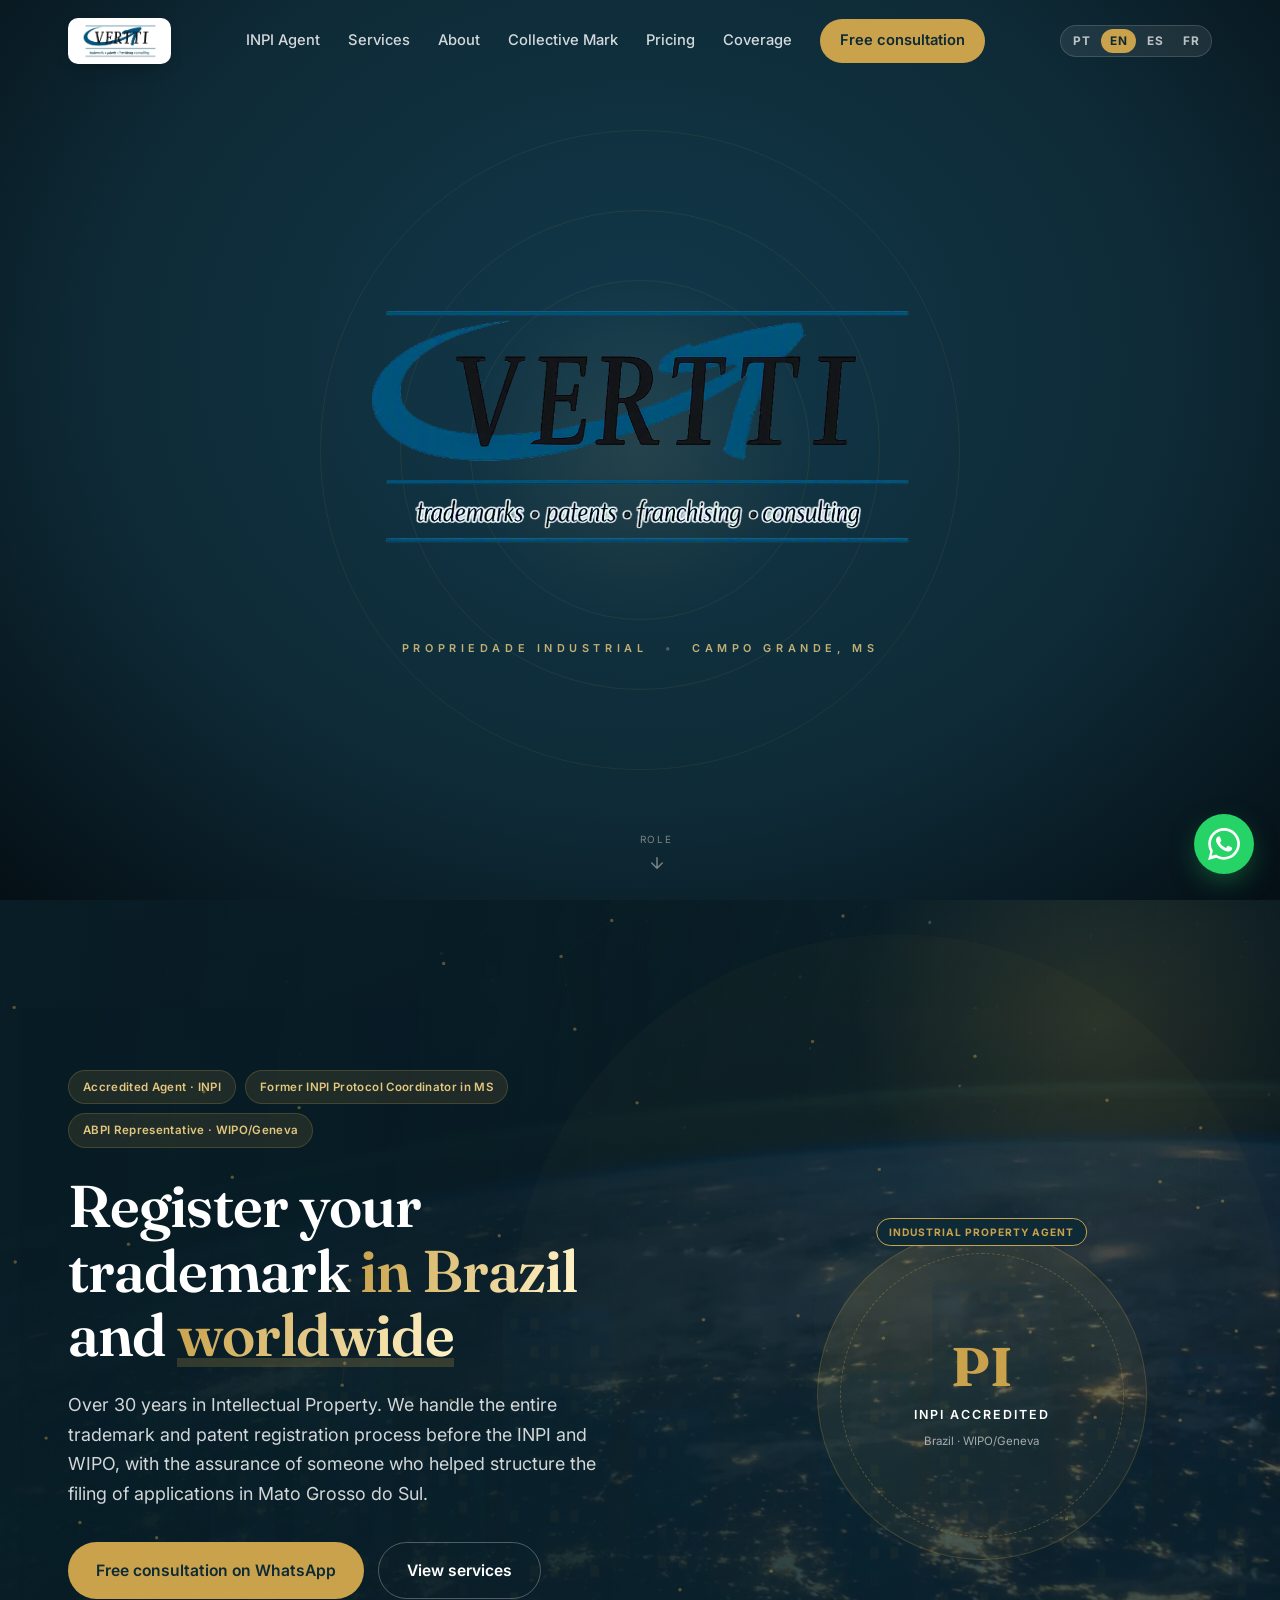
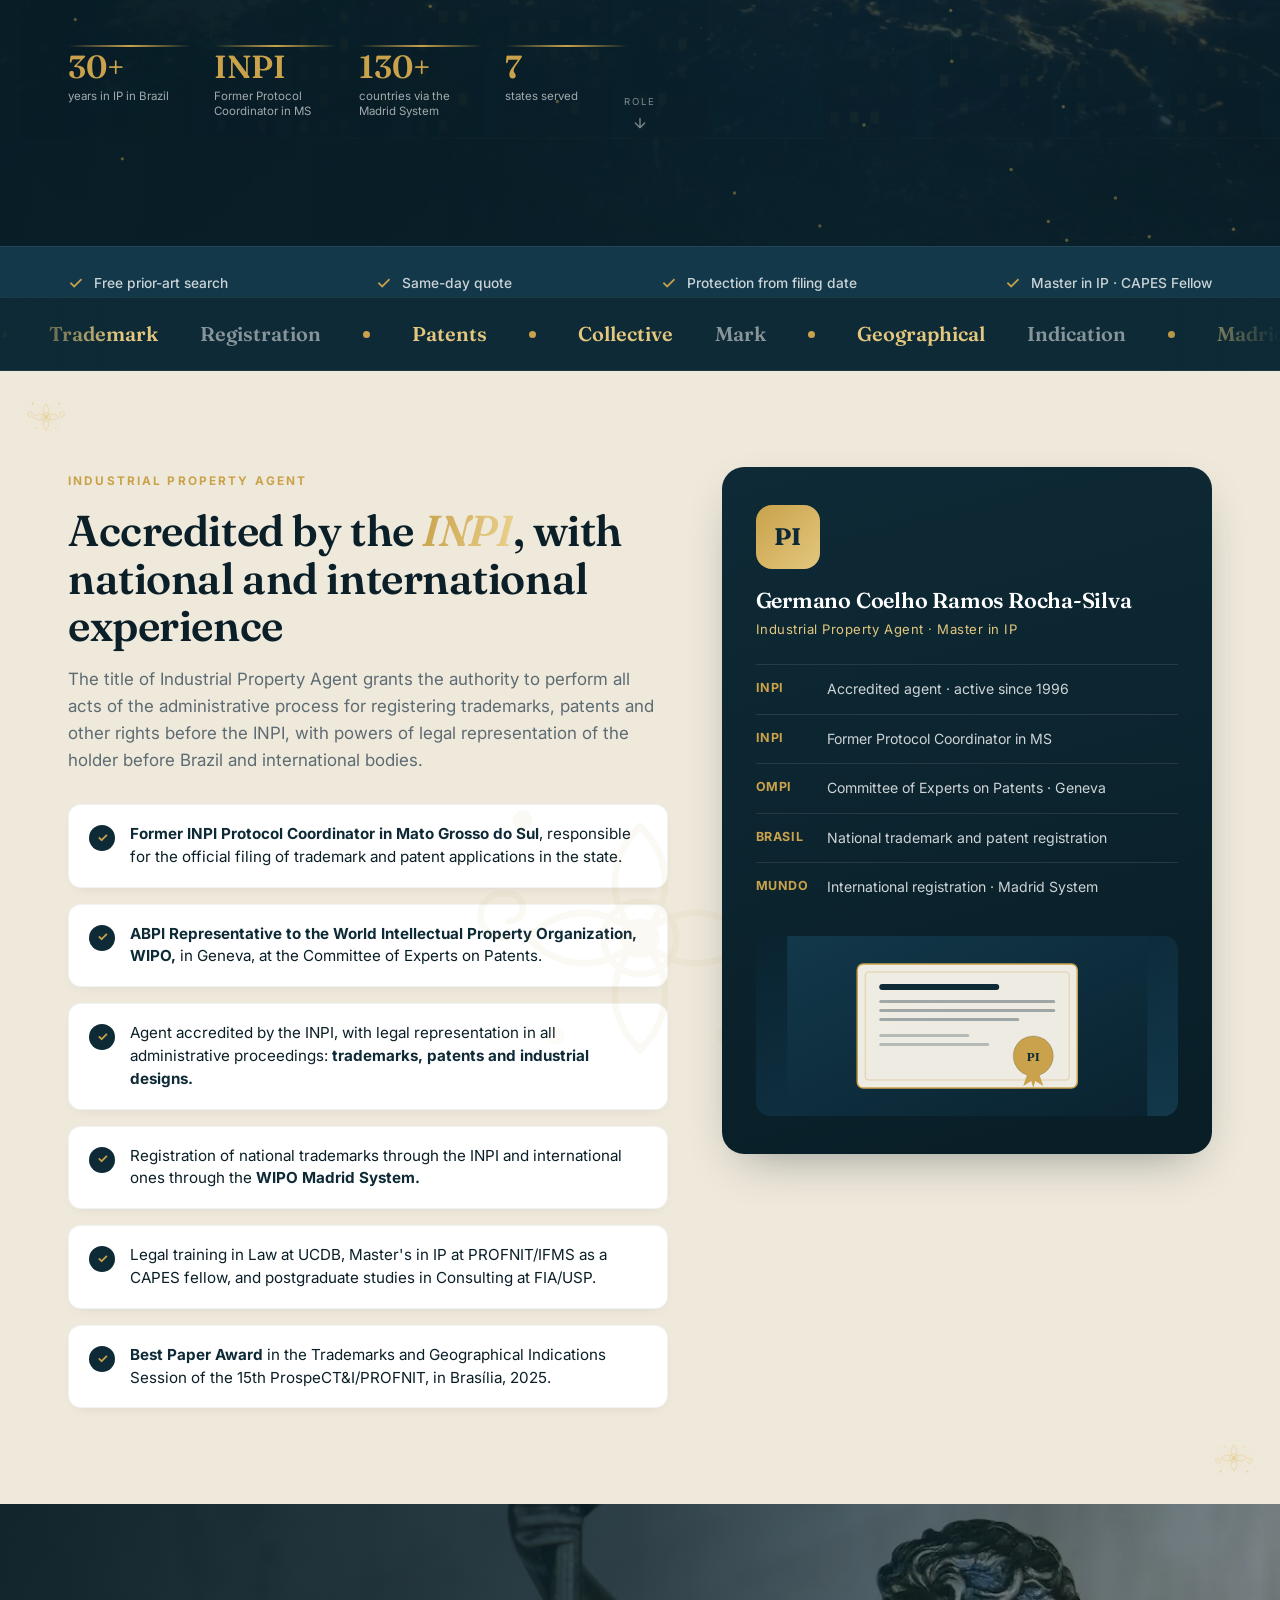
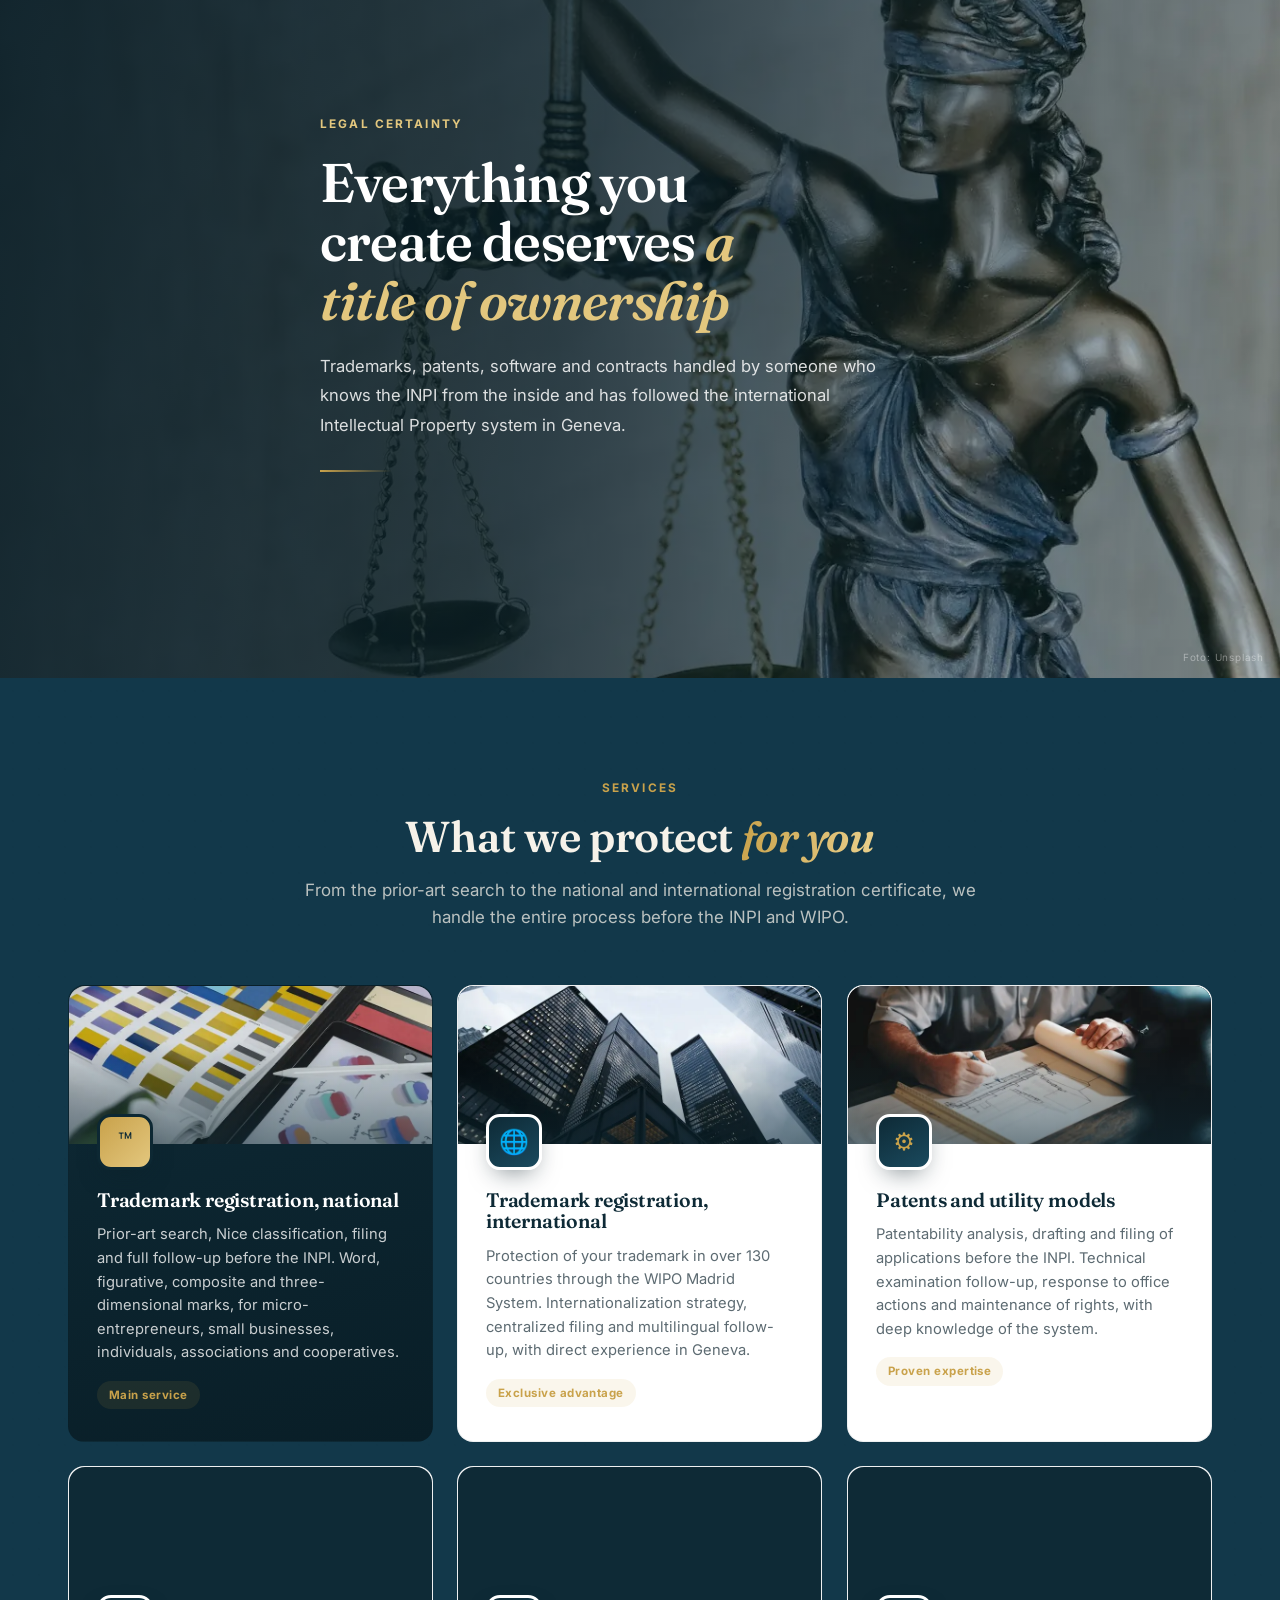
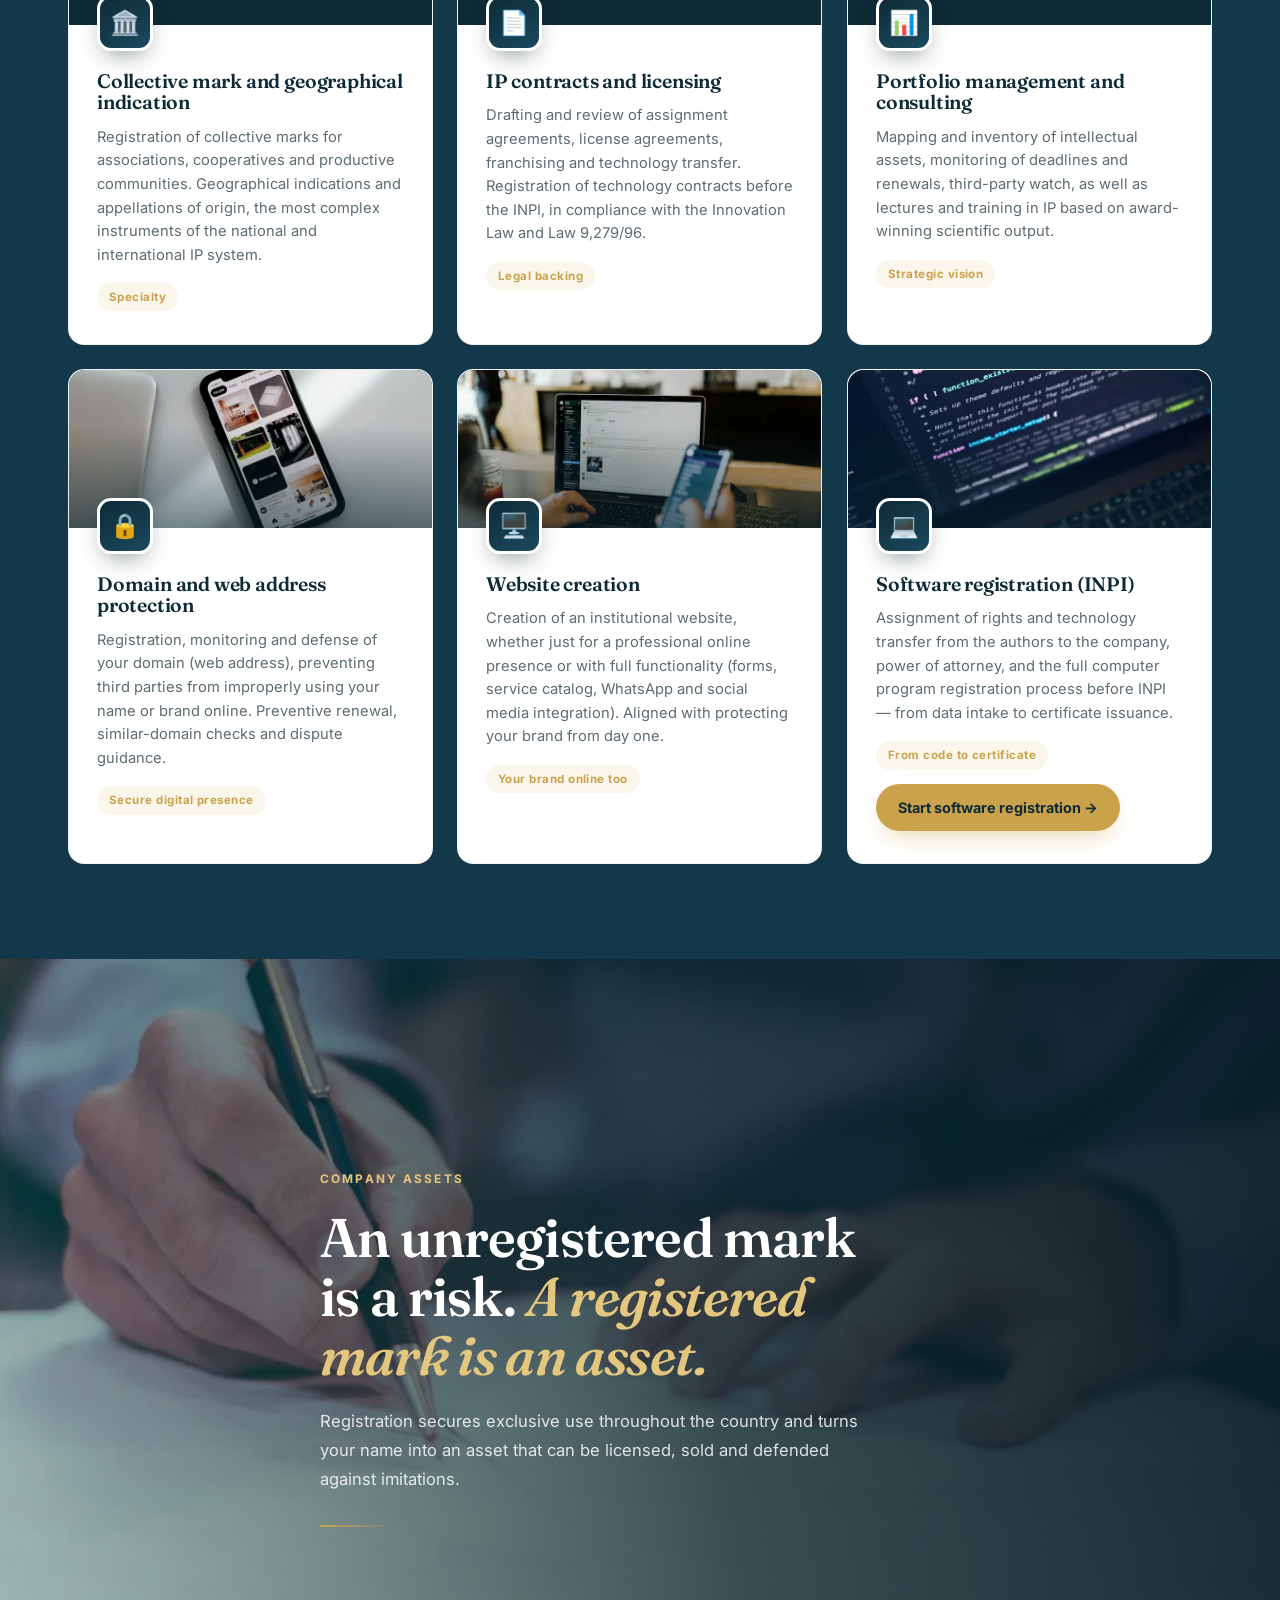
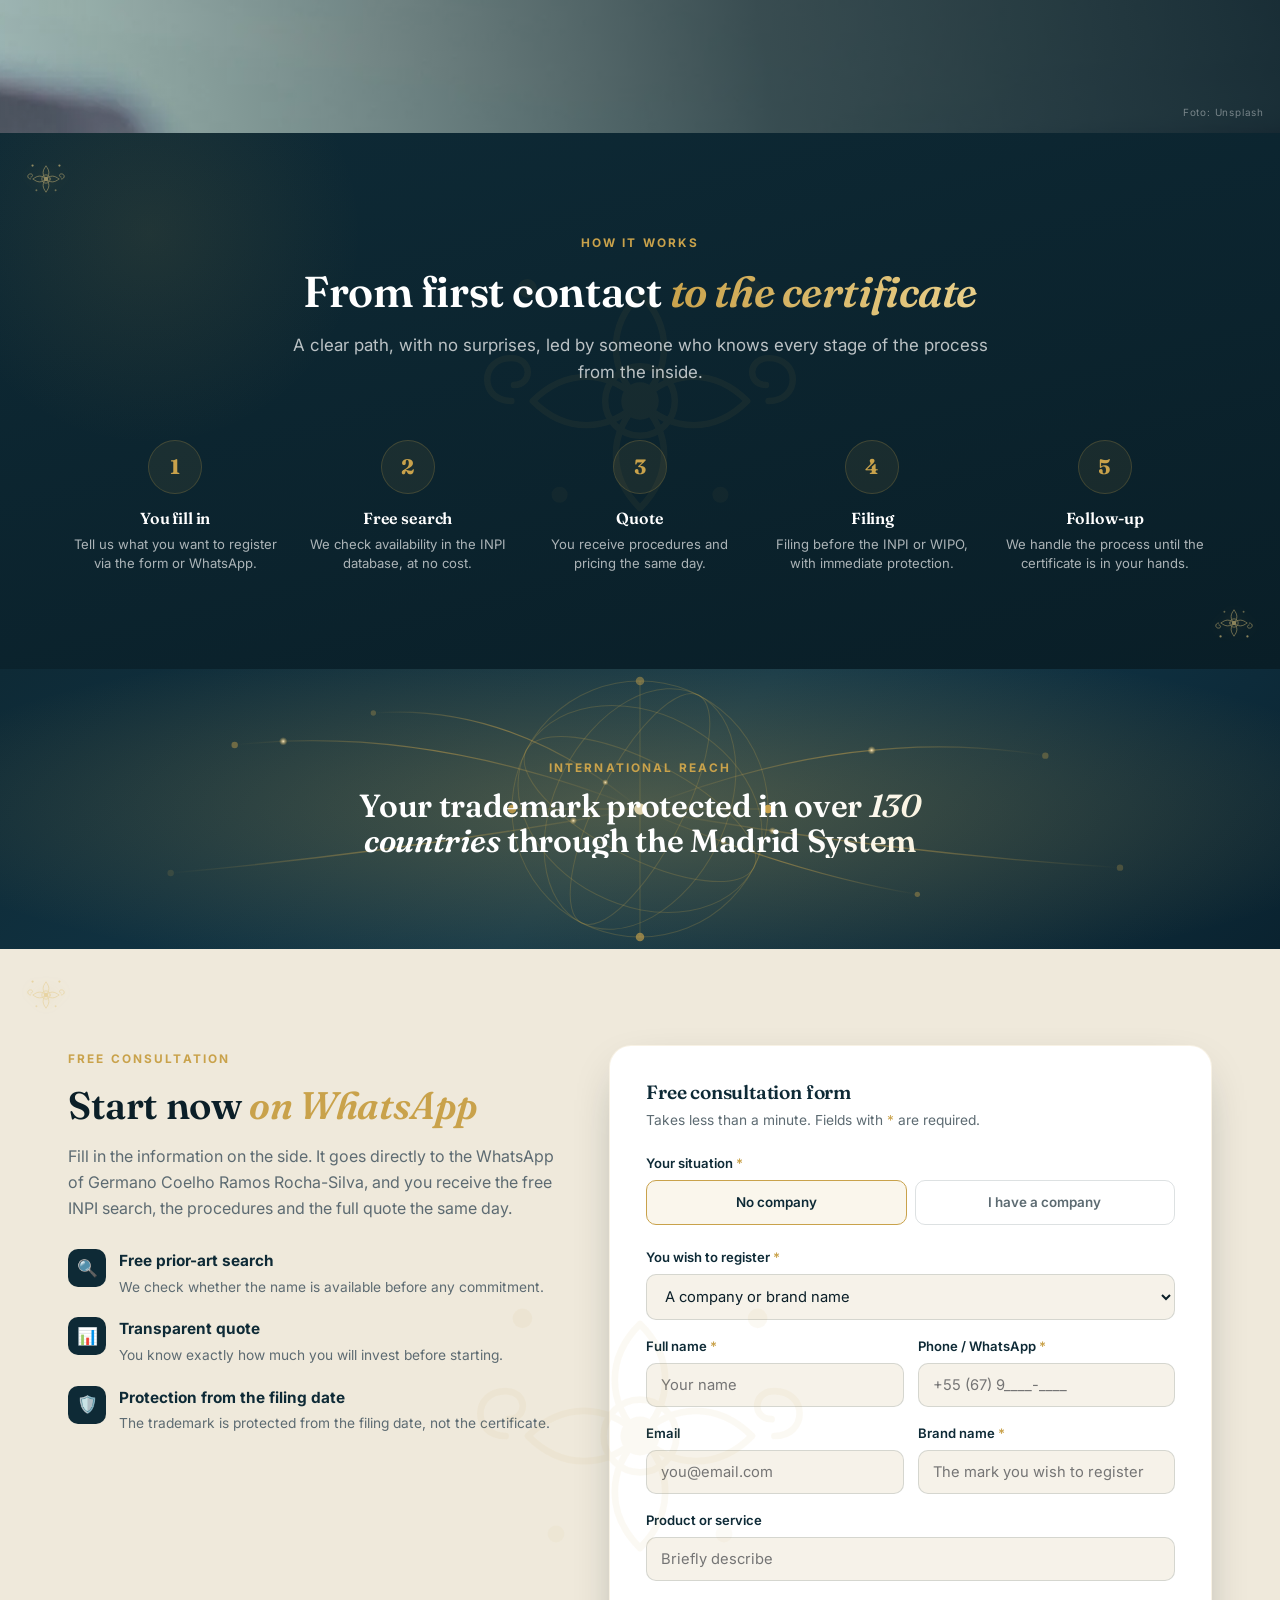
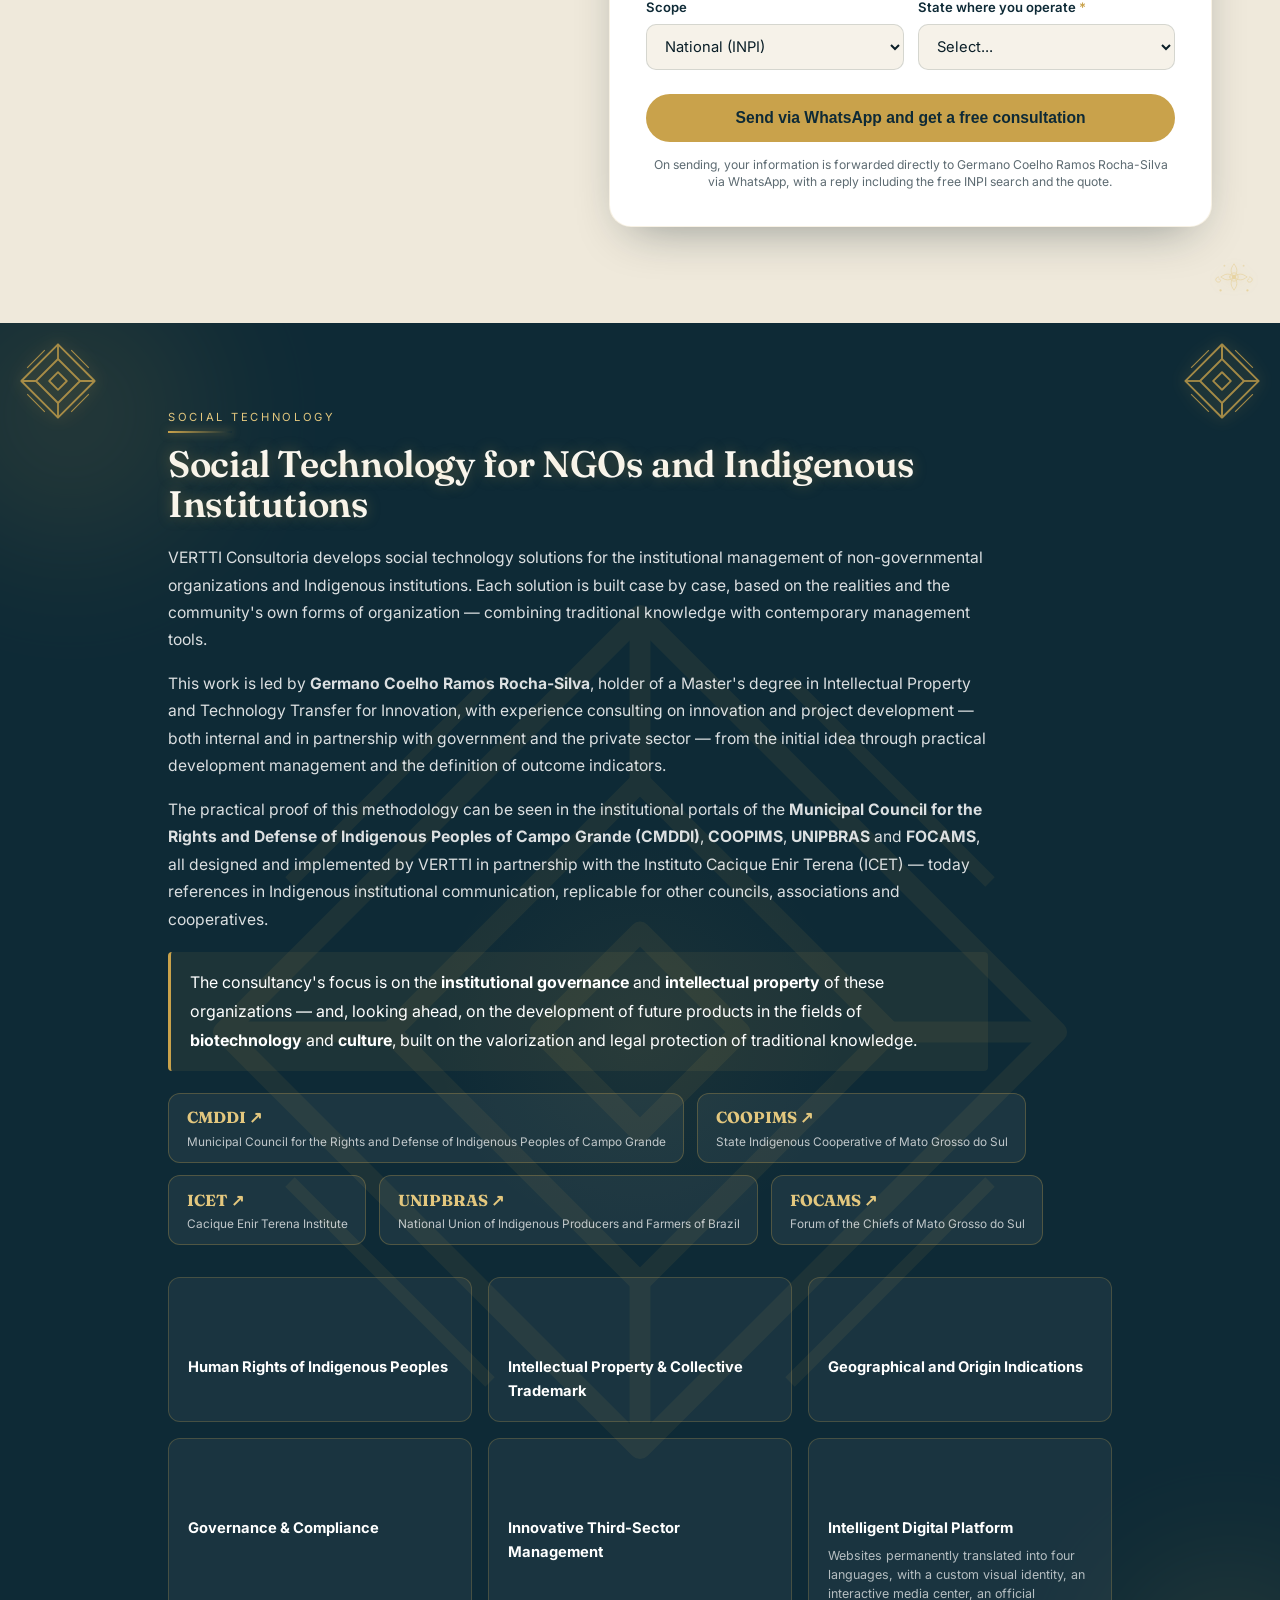
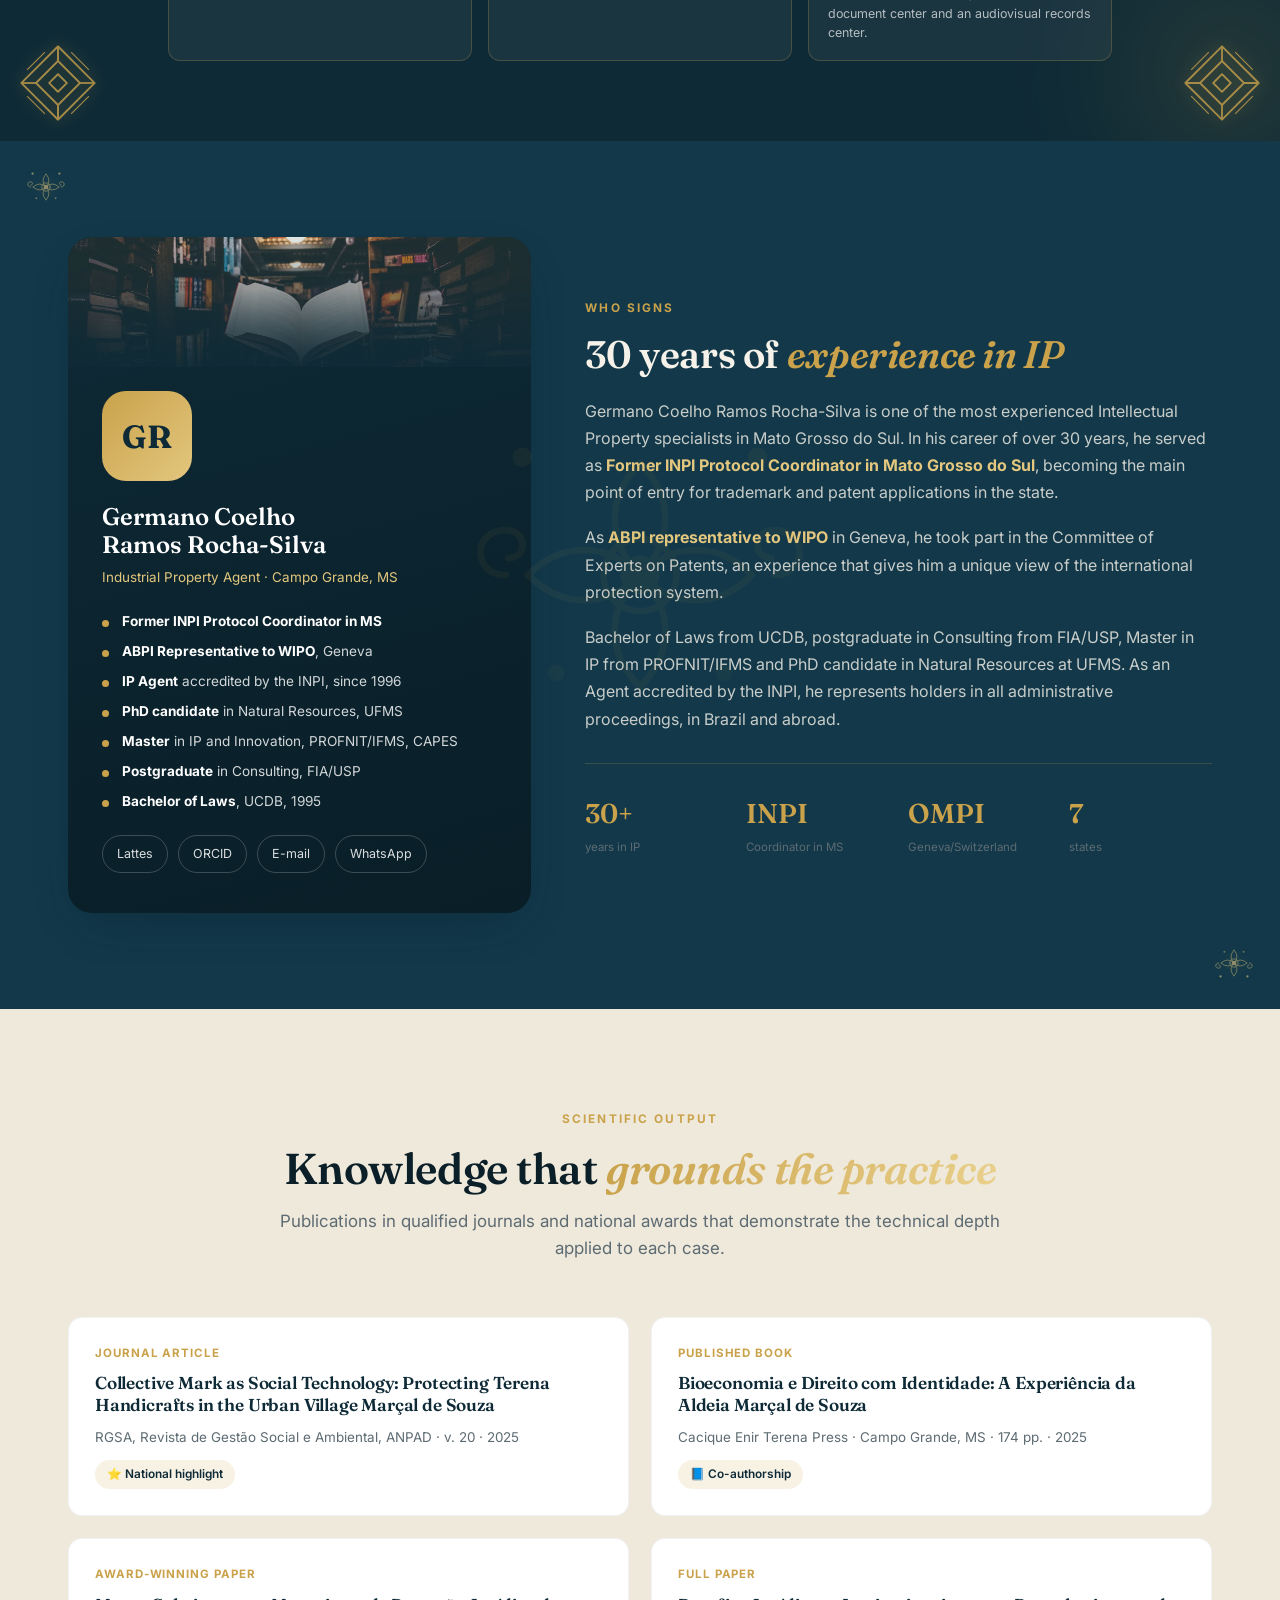
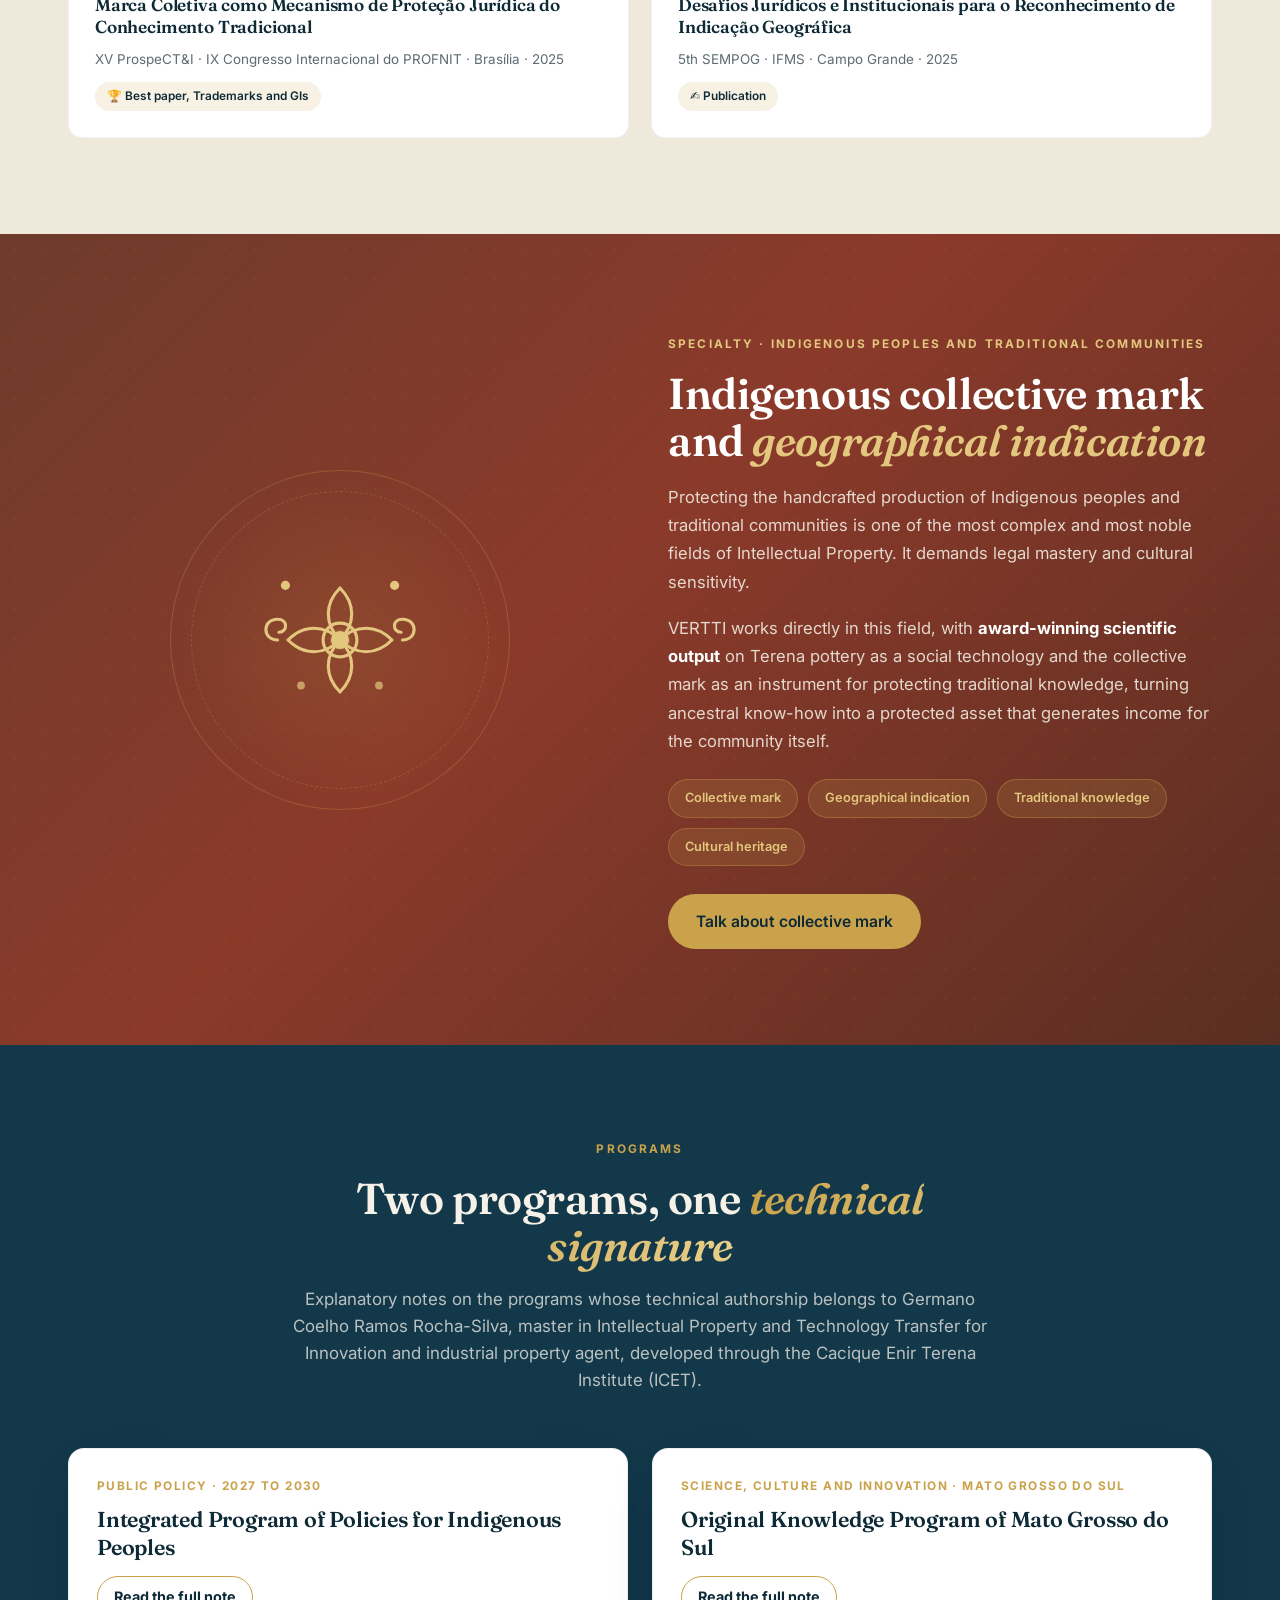
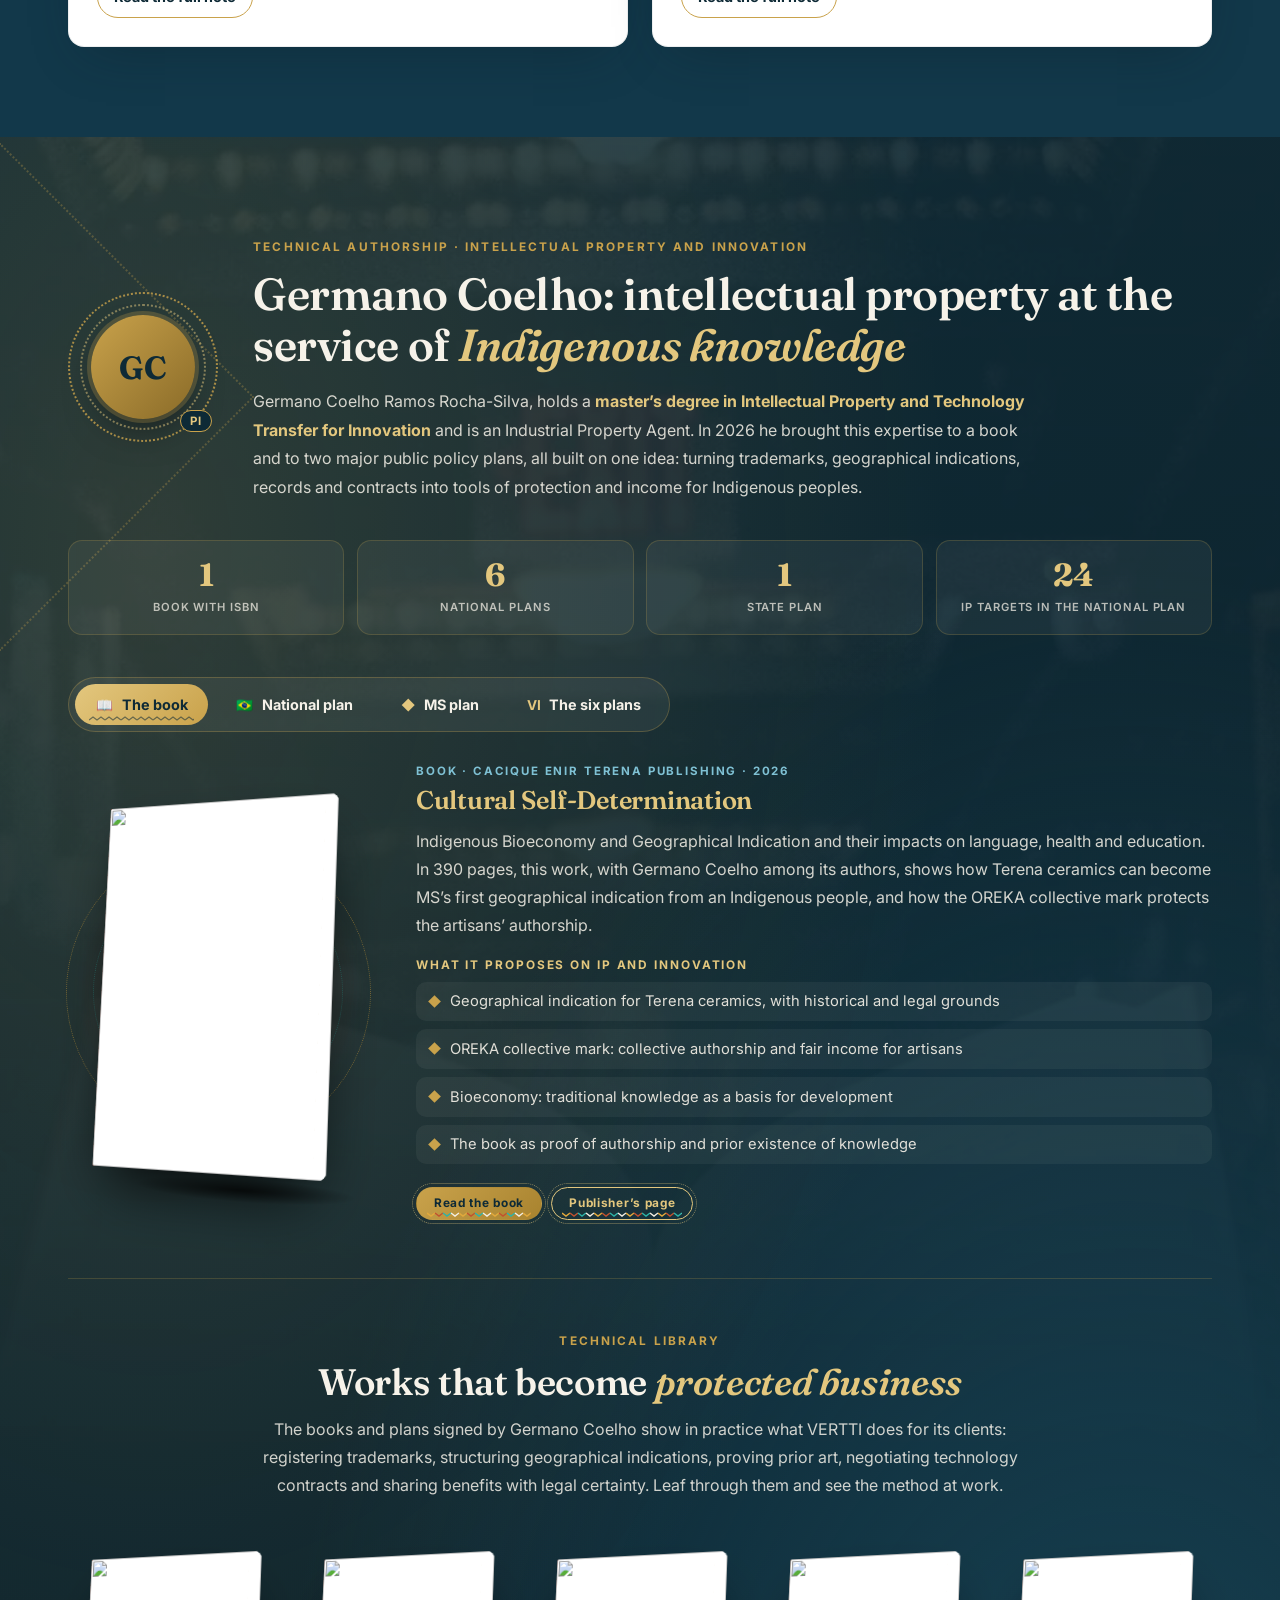
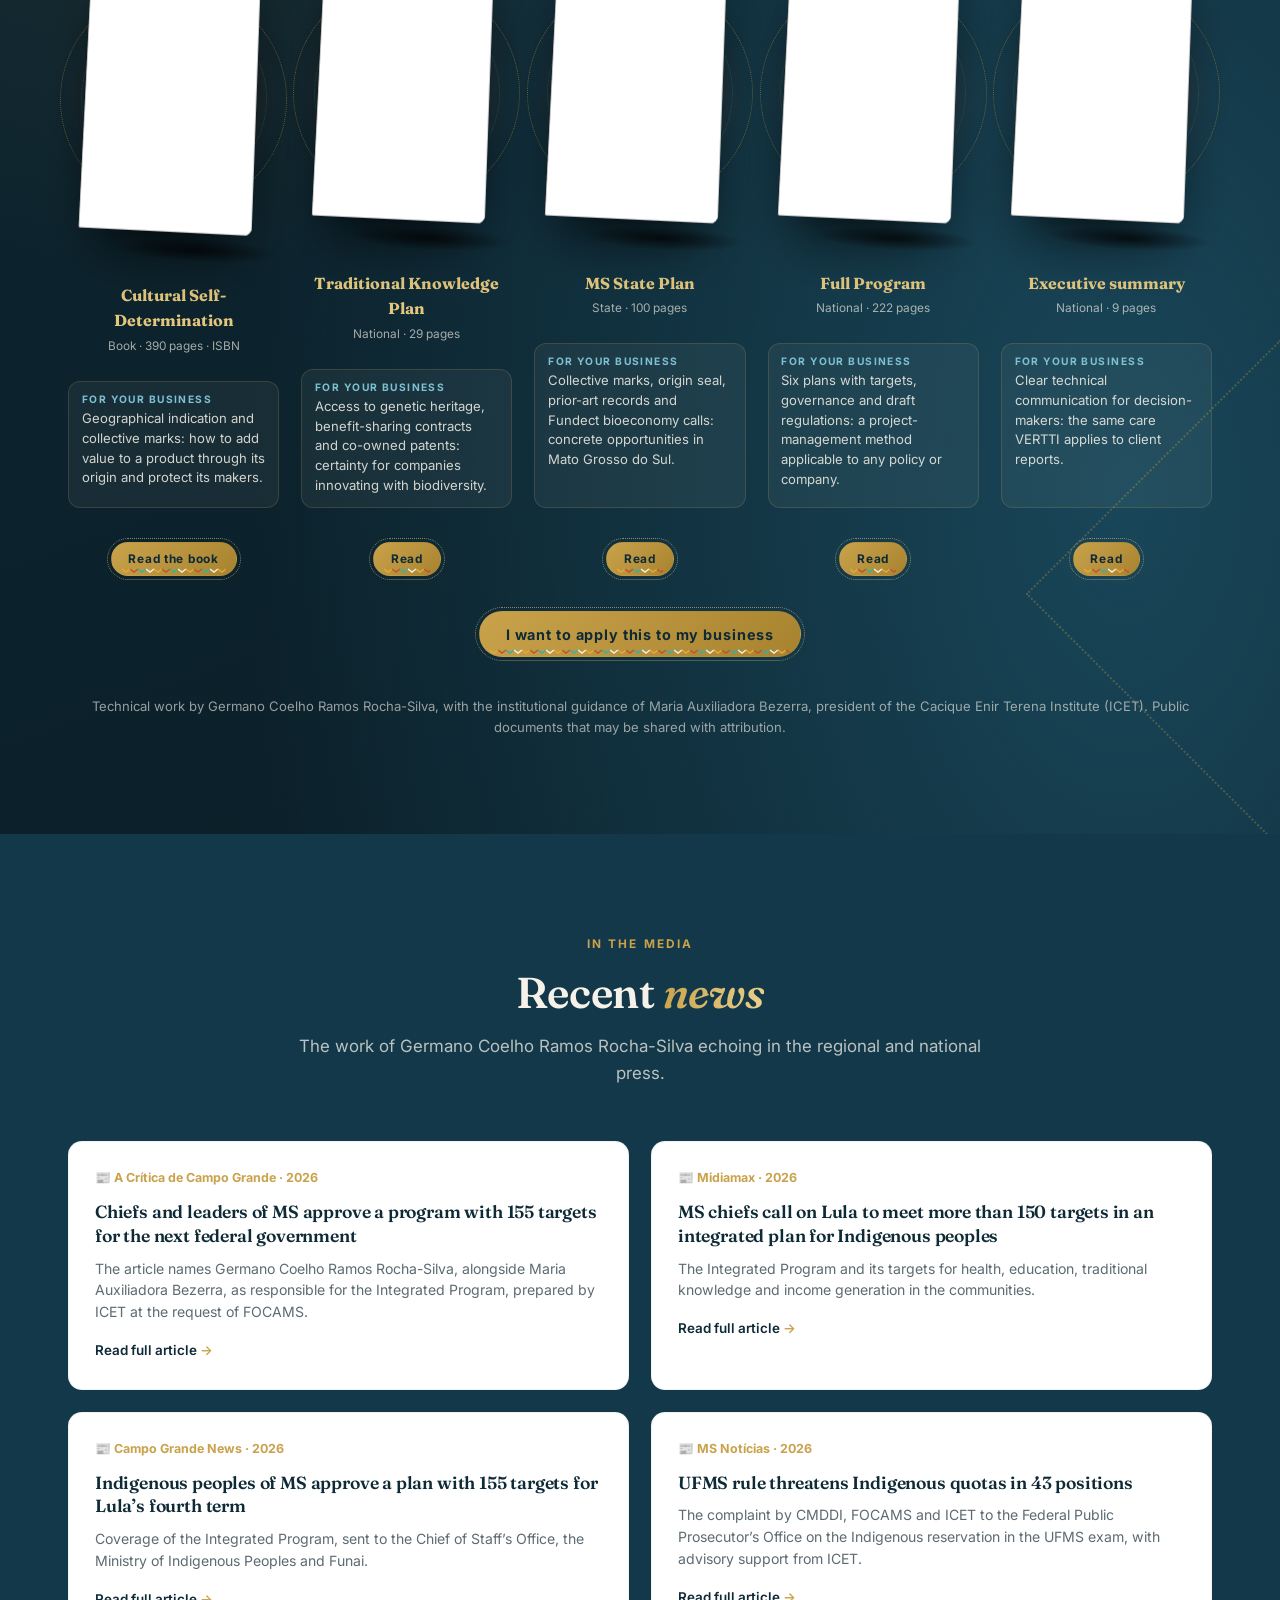
==== commit f6846df8: "VERTTI: modernização visual com fotografias de PI, faixas em paralaxe e animações Foto na abertura, " ====
--- a/index.html
+++ b/index.html
@@ -946,6 +946,8 @@
 @media(max-width:900px){.gpi-topo,.gpi-grid{grid-template-columns:1fr;text-align:center;justify-items:center}.gpi-pi{text-align:left}.gpi-acoes{justify-content:center}.gpi-nums{grid-template-columns:repeat(2,1fr)}.gpi-seis{grid-template-columns:1fr}.gpi-tabs{border-radius:22px}.gpi-tab{padding:.6rem 1rem;font-size:.84rem}}
 @media (prefers-reduced-motion:reduce){.gpi-orn,.gpi-med i,.gpi-ind::after{animation:none}}
 </style>
+<link rel="stylesheet" href="moderno.css?v=20261116">
+<link rel="preload" as="image" href="foto/hero-mundo.webp">
 </head>
 <body>
 <svg width="0" height="0" style="position:absolute" aria-hidden="true">
@@ -1083,6 +1085,7 @@
 
 <!-- HERO -->
 <section class="hero" id="hero">
+  <div class="hero-foto" aria-hidden="true"><img src="foto/hero-mundo.webp" alt="" fetchpriority="high" decoding="async"></div>
   <div class="hero-art-bg"><svg viewBox="0 0 1400 800" xmlns="http://www.w3.org/2000/svg"><defs>  <linearGradient id="sky" x1="0" y1="0" x2="0" y2="1">    <stop offset="0%" stop-color="#0a2330"/>    <stop offset="55%" stop-color="#0E2A36"/>    <stop offset="100%" stop-color="#12384a"/>  </linearGradient>  <linearGradient id="sun" x1="0" y1="0" x2="0" y2="1">    <stop offset="0%" stop-color="#C9A24B" stop-opacity=".35"/>    <stop offset="100%" stop-color="#C9A24B" stop-opacity="0"/>  </linearGradient>  <linearGradient id="bld" x1="0" y1="0" x2="0" y2="1">    <stop offset="0%" stop-color="#16475c"/>    <stop offset="100%" stop-color="#0a2330"/>  </linearGradient></defs><rect width="1400" height="800" fill="url(#sky)"/><!-- halo de sol/luz --><ellipse cx="980" cy="340" rx="420" ry="420" fill="url(#sun)"/><circle cx="980" cy="340" r="90" fill="#C9A24B" opacity=".18"/><circle cx="980" cy="340" r="60" fill="#C9A24B" opacity=".22"/><!-- skyline de prédios corporativos --><g fill="url(#bld)">  <rect x="120" y="430" width="90" height="370"/>  <rect x="230" y="500" width="70" height="300"/>  <rect x="320" y="380" width="110" height="420"/>  <rect x="450" y="470" width="80" height="330"/>  <rect x="550" y="330" width="120" height="470"/>  <rect x="690" y="440" width="85" height="360"/>  <rect x="900" y="400" width="100" height="400"/>  <rect x="1020" y="300" width="130" height="500"/>  <rect x="1170" y="450" width="90" height="350"/>  <rect x="1280" y="380" width="100" height="420"/></g><!-- janelas iluminadas (douradas) --><g fill="#C9A24B" opacity=".55"><rect x="128" y="440" width="9" height="13" opacity=".5"/><rect x="128" y="470" width="9" height="13" opacity=".3"/><rect x="128" y="500" width="9" height="13" opacity=".3"/><rect x="128" y="530" width="9" height="13" opacity=".3"/><rect x="128" y="590" width="9" height="13" opacity=".3"/><rect x="128" y="620" width="9" height="13" opacity=".3"/><rect x="128" y="650" width="9" height="13" opacity=".9"/><rect x="128" y="680" width="9" height="13" opacity=".3"/><rect x="150" y="440" width="9" height="13" opacity=".9"/><rect x="150" y="470" width="9" height="13" opacity=".5"/><rect x="150" y="500" width="9" height="13" opacity=".5"/><rect x="150" y="530" width="9" height="13" opacity=".5"/><rect x="150" y="680" width="9" height="13" opacity=".5"/><rect x="150" y="710" width="9" height="13" opacity=".3"/><rect x="172" y="590" width="9" height="13" opacity=".5"/><rect x="172" y="680" width="9" height="13" opacity=".7"/><rect x="194" y="440" width="9" height="13" opacity=".3"/><rect x="194" y="470" width="9" height="13" opacity=".9"/><rect x="194" y="500" width="9" height="13" opacity=".7"/><rect x="194" y="530" width="9" height="13" opacity=".9"/><rect x="194" y="560" width="9" height="13" opacity=".3"/><rect x="194" y="680" width="9" height="13" opacity=".7"/><rect x="328" y="510" width="9" height="13" opacity=".7"/><rect x="328" y="630" width="9" height="13" opacity=".9"/><rect x="328" y="690" width="9" height="13" opacity=".9"/><rect x="328" y="720" width="9" height="13" opacity=".3"/><rect x="328" y="780" width="9" height="13" opacity=".7"/><rect x="350" y="390" width="9" height="13" opacity=".5"/><rect x="350" y="420" width="9" height="13" opacity=".9"/><rect x="350" y="450" width="9" height="13" opacity=".9"/><rect x="350" y="480" width="9" height="13" opacity=".7"/><rect x="350" y="600" width="9" height="13" opacity=".9"/><rect x="350" y="690" width="9" height="13" opacity=".5"/><rect x="350" y="720" width="9" height="13" opacity=".5"/><rect x="350" y="750" width="9" height="13" opacity=".5"/><rect x="350" y="780" width="9" height="13" opacity=".5"/><rect x="372" y="390" width="9" height="13" opacity=".3"/><rect x="372" y="420" width="9" height="13" opacity=".7"/><rect x="372" y="480" width="9" height="13" opacity=".5"/><rect x="372" y="630" width="9" height="13" opacity=".9"/><rect x="372" y="660" width="9" height="13" opacity=".9"/><rect x="372" y="690" width="9" height="13" opacity=".9"/><rect x="372" y="720" width="9" height="13" opacity=".3"/><rect x="372" y="780" width="9" height="13" opacity=".3"/><rect x="394" y="390" width="9" height="13" opacity=".3"/><rect x="394" y="420" width="9" height="13" opacity=".5"/><rect x="394" y="540" width="9" height="13" opacity=".5"/><rect x="394" y="600" width="9" height="13" opacity=".7"/><rect x="394" y="720" width="9" height="13" opacity=".9"/><rect x="416" y="420" width="9" height="13" opacity=".3"/><rect x="416" y="600" width="9" height="13" opacity=".7"/><rect x="416" y="630" width="9" height="13" opacity=".3"/><rect x="416" y="690" width="9" height="13" opacity=".3"/><rect x="416" y="750" width="9" height="13" opacity=".7"/><rect x="558" y="340" width="9" height="13" opacity=".5"/><rect x="558" y="430" width="9" height="13" opacity=".5"/><rect x="558" y="550" width="9" height="13" opacity=".5"/><rect x="558" y="640" width="9" height="13" opacity=".9"/><rect x="558" y="670" width="9" height="13" opacity=".3"/><rect x="580" y="340" width="9" height="13" opacity=".7"/><rect x="580" y="370" width="9" height="13" opacity=".7"/><rect x="580" y="430" width="9" height="13" opacity=".5"/><rect x="580" y="460" width="9" height="13" opacity=".9"/><rect x="580" y="490" width="9" height="13" opacity=".5"/><rect x="580" y="610" width="9" height="13" opacity=".7"/><rect x="580" y="670" width="9" height="13" opacity=".3"/><rect x="602" y="370" width="9" height="13" opacity=".7"/><rect x="602" y="400" width="9" height="13" opacity=".9"/><rect x="602" y="490" width="9" height="13" opacity=".5"/><rect x="602" y="520" width="9" height="13" opacity=".5"/><rect x="602" y="550" width="9" height="13" opacity=".9"/><rect x="602" y="610" width="9" height="13" opacity=".9"/><rect x="602" y="670" width="9" height="13" opacity=".5"/><rect x="602" y="700" width="9" height="13" opacity=".3"/><rect x="624" y="340" width="9" height="13" opacity=".5"/><rect x="624" y="400" width="9" height="13" opacity=".7"/><rect x="624" y="430" width="9" height="13" opacity=".5"/><rect x="624" y="490" width="9" height="13" opacity=".9"/><rect x="624" y="550" width="9" height="13" opacity=".7"/><rect x="624" y="760" width="9" height="13" opacity=".5"/><rect x="646" y="370" width="9" height="13" opacity=".9"/><rect x="646" y="490" width="9" height="13" opacity=".5"/><rect x="646" y="610" width="9" height="13" opacity=".9"/><rect x="646" y="670" width="9" height="13" opacity=".3"/><rect x="646" y="700" width="9" height="13" opacity=".7"/><rect x="646" y="730" width="9" height="13" opacity=".3"/><rect x="908" y="500" width="9" height="13" opacity=".5"/><rect x="908" y="770" width="9" height="13" opacity=".5"/><rect x="930" y="440" width="9" height="13" opacity=".3"/><rect x="930" y="470" width="9" height="13" opacity=".7"/><rect x="930" y="500" width="9" height="13" opacity=".5"/><rect x="930" y="530" width="9" height="13" opacity=".5"/><rect x="930" y="650" width="9" height="13" opacity=".7"/><rect x="930" y="680" width="9" height="13" opacity=".5"/><rect x="930" y="740" width="9" height="13" opacity=".3"/><rect x="930" y="770" width="9" height="13" opacity=".9"/><rect x="952" y="410" width="9" height="13" opacity=".5"/><rect x="952" y="440" width="9" height="13" opacity=".9"/><rect x="952" y="500" width="9" height="13" opacity=".9"/><rect x="952" y="530" width="9" height="13" opacity=".7"/><rect x="952" y="560" width="9" height="13" opacity=".7"/><rect x="952" y="590" width="9" height="13" opacity=".9"/><rect x="952" y="620" width="9" height="13" opacity=".3"/><rect x="952" y="650" width="9" height="13" opacity=".7"/><rect x="952" y="710" width="9" height="13" opacity=".5"/><rect x="952" y="770" width="9" height="13" opacity=".7"/><rect x="974" y="410" width="9" height="13" opacity=".5"/><rect x="974" y="440" width="9" height="13" opacity=".5"/><rect x="974" y="590" width="9" height="13" opacity=".9"/><rect x="974" y="650" width="9" height="13" opacity=".3"/><rect x="974" y="710" width="9" height="13" opacity=".3"/><rect x="974" y="740" width="9" height="13" opacity=".3"/><rect x="1028" y="340" width="9" height="13" opacity=".5"/><rect x="1028" y="370" width="9" height="13" opacity=".3"/><rect x="1028" y="430" width="9" height="13" opacity=".9"/><rect x="1028" y="490" width="9" height="13" opacity=".5"/><rect x="1028" y="520" width="9" height="13" opacity=".5"/><rect x="1028" y="610" width="9" height="13" opacity=".5"/><rect x="1028" y="640" width="9" height="13" opacity=".7"/><rect x="1028" y="730" width="9" height="13" opacity=".9"/><rect x="1050" y="310" width="9" height="13" opacity=".7"/><rect x="1050" y="400" width="9" height="13" opacity=".3"/><rect x="1050" y="490" width="9" height="13" opacity=".9"/><rect x="1050" y="520" width="9" height="13" opacity=".9"/><rect x="1050" y="550" width="9" height="13" opacity=".9"/><rect x="1050" y="700" width="9" height="13" opacity=".5"/><rect x="1050" y="760" width="9" height="13" opacity=".5"/><rect x="1072" y="310" width="9" height="13" opacity=".7"/><rect x="1072" y="400" width="9" height="13" opacity=".7"/><rect x="1072" y="430" width="9" height="13" opacity=".3"/><rect x="1072" y="460" width="9" height="13" opacity=".9"/><rect x="1072" y="550" width="9" height="13" opacity=".5"/><rect x="1072" y="610" width="9" height="13" opacity=".5"/><rect x="1072" y="640" width="9" height="13" opacity=".9"/><rect x="1072" y="670" width="9" height="13" opacity=".7"/><rect x="1094" y="310" width="9" height="13" opacity=".7"/><rect x="1094" y="340" width="9" height="13" opacity=".5"/><rect x="1094" y="370" width="9" height="13" opacity=".9"/><rect x="1094" y="400" width="9" height="13" opacity=".7"/><rect x="1094" y="460" width="9" height="13" opacity=".3"/><rect x="1094" y="490" width="9" height="13" opacity=".3"/><rect x="1094" y="520" width="9" height="13" opacity=".3"/><rect x="1094" y="550" width="9" height="13" opacity=".7"/><rect x="1094" y="580" width="9" height="13" opacity=".5"/><rect x="1094" y="610" width="9" height="13" opacity=".5"/><rect x="1094" y="730" width="9" height="13" opacity=".7"/><rect x="1116" y="340" width="9" height="13" opacity=".5"/><rect x="1116" y="370" width="9" height="13" opacity=".9"/><rect x="1116" y="460" width="9" height="13" opacity=".3"/><rect x="1116" y="640" width="9" height="13" opacity=".3"/><rect x="1116" y="670" width="9" height="13" opacity=".7"/><rect x="1116" y="730" width="9" height="13" opacity=".9"/><rect x="1288" y="510" width="9" height="13" opacity=".3"/><rect x="1288" y="660" width="9" height="13" opacity=".9"/><rect x="1288" y="690" width="9" height="13" opacity=".3"/><rect x="1288" y="750" width="9" height="13" opacity=".5"/><rect x="1288" y="780" width="9" height="13" opacity=".9"/><rect x="1310" y="420" width="9" height="13" opacity=".9"/><rect x="1310" y="480" width="9" height="13" opacity=".3"/><rect x="1310" y="570" width="9" height="13" opacity=".5"/><rect x="1310" y="600" width="9" height="13" opacity=".7"/><rect x="1310" y="660" width="9" height="13" opacity=".9"/><rect x="1310" y="690" width="9" height="13" opacity=".7"/><rect x="1310" y="750" width="9" height="13" opacity=".5"/><rect x="1332" y="390" width="9" height="13" opacity=".7"/><rect x="1332" y="480" width="9" height="13" opacity=".5"/><rect x="1332" y="510" width="9" height="13" opacity=".3"/><rect x="1332" y="570" width="9" height="13" opacity=".9"/><rect x="1332" y="600" width="9" height="13" opacity=".9"/><rect x="1332" y="660" width="9" height="13" opacity=".5"/><rect x="1332" y="690" width="9" height="13" opacity=".3"/><rect x="1332" y="720" width="9" height="13" opacity=".7"/><rect x="1332" y="780" width="9" height="13" opacity=".7"/><rect x="1354" y="450" width="9" height="13" opacity=".9"/><rect x="1354" y="480" width="9" height="13" opacity=".5"/><rect x="1354" y="510" width="9" height="13" opacity=".9"/><rect x="1354" y="570" width="9" height="13" opacity=".5"/><rect x="1354" y="600" width="9" height="13" opacity=".9"/><rect x="1354" y="630" width="9" height="13" opacity=".7"/><rect x="1354" y="660" width="9" height="13" opacity=".7"/><rect x="1354" y="720" width="9" height="13" opacity=".5"/><rect x="238" y="510" width="9" height="13" opacity=".7"/><rect x="238" y="540" width="9" height="13" opacity=".9"/><rect x="238" y="630" width="9" height="13" opacity=".9"/><rect x="238" y="720" width="9" height="13" opacity=".3"/><rect x="238" y="780" width="9" height="13" opacity=".5"/><rect x="260" y="510" width="9" height="13" opacity=".7"/><rect x="260" y="540" width="9" height="13" opacity=".7"/><rect x="260" y="570" width="9" height="13" opacity=".7"/><rect x="260" y="630" width="9" height="13" opacity=".3"/><rect x="282" y="540" width="9" height="13" opacity=".9"/><rect x="282" y="660" width="9" height="13" opacity=".3"/><rect x="282" y="750" width="9" height="13" opacity=".9"/><rect x="282" y="780" width="9" height="13" opacity=".7"/><rect x="458" y="480" width="9" height="13" opacity=".7"/><rect x="458" y="510" width="9" height="13" opacity=".5"/><rect x="458" y="540" width="9" height="13" opacity=".9"/><rect x="458" y="570" width="9" height="13" opacity=".5"/><rect x="458" y="600" width="9" height="13" opacity=".9"/><rect x="458" y="690" width="9" height="13" opacity=".9"/><rect x="458" y="720" width="9" height="13" opacity=".5"/><rect x="458" y="750" width="9" height="13" opacity=".5"/><rect x="458" y="780" width="9" height="13" opacity=".3"/><rect x="480" y="480" width="9" height="13" opacity=".7"/><rect x="480" y="510" width="9" height="13" opacity=".5"/><rect x="480" y="600" width="9" height="13" opacity=".9"/><rect x="480" y="660" width="9" height="13" opacity=".7"/><rect x="480" y="690" width="9" height="13" opacity=".3"/><rect x="480" y="780" width="9" height="13" opacity=".5"/><rect x="502" y="480" width="9" height="13" opacity=".5"/><rect x="502" y="510" width="9" height="13" opacity=".9"/><rect x="502" y="540" width="9" height="13" opacity=".7"/><rect x="502" y="630" width="9" height="13" opacity=".3"/><rect x="502" y="660" width="9" height="13" opacity=".9"/><rect x="502" y="750" width="9" height="13" opacity=".9"/><rect x="698" y="450" width="9" height="13" opacity=".3"/><rect x="698" y="480" width="9" height="13" opacity=".5"/><rect x="698" y="750" width="9" height="13" opacity=".5"/><rect x="698" y="780" width="9" height="13" opacity=".3"/><rect x="720" y="480" width="9" height="13" opacity=".5"/><rect x="720" y="570" width="9" height="13" opacity=".3"/><rect x="720" y="600" width="9" height="13" opacity=".7"/><rect x="720" y="690" width="9" height="13" opacity=".5"/><rect x="720" y="750" width="9" height="13" opacity=".7"/><rect x="742" y="450" width="9" height="13" opacity=".7"/><rect x="742" y="570" width="9" height="13" opacity=".5"/><rect x="742" y="600" width="9" height="13" opacity=".9"/><rect x="742" y="660" width="9" height="13" opacity=".3"/><rect x="742" y="690" width="9" height="13" opacity=".9"/><rect x="742" y="720" width="9" height="13" opacity=".5"/><rect x="1178" y="460" width="9" height="13" opacity=".3"/><rect x="1178" y="550" width="9" height="13" opacity=".9"/><rect x="1178" y="580" width="9" height="13" opacity=".7"/><rect x="1178" y="670" width="9" height="13" opacity=".5"/><rect x="1178" y="700" width="9" height="13" opacity=".5"/><rect x="1178" y="730" width="9" height="13" opacity=".5"/><rect x="1178" y="760" width="9" height="13" opacity=".7"/><rect x="1200" y="460" width="9" height="13" opacity=".9"/><rect x="1200" y="610" width="9" height="13" opacity=".5"/><rect x="1200" y="670" width="9" height="13" opacity=".3"/><rect x="1200" y="730" width="9" height="13" opacity=".3"/><rect x="1222" y="460" width="9" height="13" opacity=".9"/><rect x="1222" y="640" width="9" height="13" opacity=".5"/><rect x="1222" y="760" width="9" height="13" opacity=".9"/><rect x="1244" y="520" width="9" height="13" opacity=".3"/><rect x="1244" y="550" width="9" height="13" opacity=".7"/><rect x="1244" y="580" width="9" height="13" opacity=".9"/><rect x="1244" y="640" width="9" height="13" opacity=".5"/><rect x="1244" y="670" width="9" height="13" opacity=".7"/><rect x="1244" y="730" width="9" height="13" opacity=".3"/></g><!-- linha de horizonte sutil --><rect x="0" y="798" width="1400" height="2" fill="#C9A24B" opacity=".2"/></svg></div>
   <canvas id="particles"></canvas>
   <div class="hero-glow"></div>
@@ -1195,6 +1198,17 @@
   </div>
 </section>
 
+<section class="banda" aria-label="Segurança jurídica">
+  <div class="banda-img" aria-hidden="true"><img src="foto/banda-justica.webp" alt="" loading="lazy" decoding="async"></div>
+  <div class="wrap"><div class="banda-txt">
+    <span class="eyebrow m-rev" data-i18n="banda1.eyb">Segurança jurídica</span>
+    <h2 class="m-rev" data-i18n="banda1.h">Tudo o que você cria merece <em>um título de propriedade</em></h2>
+    <p class="m-rev" data-i18n="banda1.p">Marcas, patentes, softwares e contratos conduzidos por quem conhece o INPI por dentro e acompanhou o sistema internacional de Propriedade Intelectual em Genebra.</p>
+    <span class="banda-linha m-rev"></span>
+  </div></div>
+  <span class="banda-credito">Foto: Unsplash</span>
+</section>
+
 <!-- SERVIÇOS -->
 <section id="servicos" class="tex-dots">
   <div class="wrap">
@@ -1205,54 +1219,63 @@
     </div>
     <div class="serv-grid">
       <div class="serv-card feat reveal tilt">
+        <div class="serv-foto m-cortina"><img src="foto/s1-marca.webp" alt="" loading="lazy" decoding="async"></div>
         <div class="serv-ic">™</div>
         <h3 data-i18n="serv.1t">Registro de marcas, nacional</h3>
         <p data-i18n="serv.1d">Busca de anterioridade, classificação de Nice, peticionamento e acompanhamento integral junto ao INPI. Marcas nominativas, figurativas, mistas e tridimensionais, para MEI, ME, EPP, pessoa física, associações e cooperativas.</p>
         <span class="serv-tag" data-i18n="serv.1tag">Principal serviço</span>
       </div>
       <div class="serv-card reveal tilt">
+        <div class="serv-foto m-cortina"><img src="foto/s2-internacional.webp" alt="" loading="lazy" decoding="async"></div>
         <div class="serv-ic">🌐</div>
         <h3 data-i18n="serv.2t">Registro de marcas, internacional</h3>
         <p data-i18n="serv.2d">Proteção da sua marca em mais de 130 países pelo Sistema de Madri da OMPI. Estratégia de internacionalização, depósito centralizado e acompanhamento multilíngue, com experiência direta em Genebra.</p>
         <span class="serv-tag" data-i18n="serv.2tag">Diferencial exclusivo</span>
       </div>
       <div class="serv-card reveal tilt">
+        <div class="serv-foto m-cortina"><img src="foto/s3-patente.webp" alt="" loading="lazy" decoding="async"></div>
         <div class="serv-ic">⚙️</div>
         <h3 data-i18n="serv.3t">Patentes e modelos de utilidade</h3>
         <p data-i18n="serv.3d">Análise de patenteabilidade, redação e depósito de pedidos junto ao INPI. Acompanhamento de exame técnico, resposta a exigências e manutenção de direitos, com profundo conhecimento do sistema.</p>
         <span class="serv-tag" data-i18n="serv.3tag">Expertise comprovada</span>
       </div>
       <div class="serv-card reveal tilt">
+        <div class="serv-foto m-cortina"><img src="foto/s4-coletiva.webp" alt="" loading="lazy" decoding="async"></div>
         <div class="serv-ic">🏛️</div>
         <h3 data-i18n="serv.4t">Marca coletiva e indicação geográfica</h3>
         <p data-i18n="serv.4d">Registro de marcas coletivas para associações, cooperativas e comunidades produtivas. Indicações geográficas e denominações de origem, os instrumentos mais complexos do sistema de PI nacional e internacional.</p>
         <span class="serv-tag" data-i18n="serv.4tag">Especialidade</span>
       </div>
       <div class="serv-card reveal tilt">
+        <div class="serv-foto m-cortina"><img src="foto/s5-contratos.webp" alt="" loading="lazy" decoding="async"></div>
         <div class="serv-ic">📄</div>
         <h3 data-i18n="serv.5t">Contratos de PI e licenciamento</h3>
         <p data-i18n="serv.5d">Elaboração e revisão de contratos de cessão, licença de uso, franchising e transferência de tecnologia. Registro de contratos tecnológicos junto ao INPI, em conformidade com a Lei de Inovação e a Lei 9.279/96.</p>
         <span class="serv-tag" data-i18n="serv.5tag">Respaldo jurídico</span>
       </div>
       <div class="serv-card reveal tilt">
+        <div class="serv-foto m-cortina"><img src="foto/s6-portfolio.webp" alt="" loading="lazy" decoding="async"></div>
         <div class="serv-ic">📊</div>
         <h3 data-i18n="serv.6t">Gestão de portfólio e consultoria</h3>
         <p data-i18n="serv.6d">Mapeamento e inventário de ativos intelectuais, monitoramento de vencimentos e renovações, vigilância de terceiros, além de palestras e treinamentos em PI com base em produção científica premiada.</p>
         <span class="serv-tag" data-i18n="serv.6tag">Visão estratégica</span>
       </div>
       <div class="serv-card reveal tilt">
+        <div class="serv-foto m-cortina"><img src="foto/s7-dominio.webp" alt="" loading="lazy" decoding="async"></div>
         <div class="serv-ic">🔒</div>
         <h3 data-i18n="serv.7t">Proteção de domínio e endereço na internet</h3>
         <p data-i18n="serv.7d">Registro, monitoramento e defesa do seu domínio (endereço na internet), evitando que terceiros usem indevidamente seu nome ou marca online. Renovação preventiva, verificação de domínios similares e orientação em disputas.</p>
         <span class="serv-tag" data-i18n="serv.7tag">Presença digital segura</span>
       </div>
       <div class="serv-card reveal tilt">
+        <div class="serv-foto m-cortina"><img src="foto/s8-site.webp" alt="" loading="lazy" decoding="async"></div>
         <div class="serv-ic">🖥️</div>
         <h3 data-i18n="serv.8t">Criação de página na internet</h3>
         <p data-i18n="serv.8d">Criação de site institucional, seja apenas para presença profissional online, seja com funcionalidades completas (formulários, catálogo de serviços, integração com WhatsApp e redes sociais). Alinhado à proteção da sua marca desde o primeiro dia.</p>
         <span class="serv-tag" data-i18n="serv.8tag">Sua marca também online</span>
       </div>
       <div class="serv-card reveal tilt">
+        <div class="serv-foto m-cortina"><img src="foto/s9-software.webp" alt="" loading="lazy" decoding="async"></div>
         <div class="serv-ic">💻</div>
         <h3 data-i18n="serv.9t">Registro de software (INPI)</h3>
         <p data-i18n="serv.9d">Cessão de direitos e transferência de tecnologia dos autores para a empresa, procuração e todo o processo de registro do seu programa de computador junto ao INPI — do cadastro dos dados à emissão do certificado.</p>
@@ -1264,6 +1287,17 @@
 </section>
 
 <!-- PROCESSO -->
+<section class="banda dir" aria-label="Patrimônio da empresa">
+  <div class="banda-img" aria-hidden="true"><img src="foto/banda-assinatura.webp" alt="" loading="lazy" decoding="async"></div>
+  <div class="wrap"><div class="banda-txt">
+    <span class="eyebrow m-rev" data-i18n="banda2.eyb">Patrimônio da empresa</span>
+    <h2 class="m-rev" data-i18n="banda2.h">Marca sem registro é risco. <em>Marca registrada é patrimônio.</em></h2>
+    <p class="m-rev" data-i18n="banda2.p">O registro assegura o uso exclusivo em todo o território nacional e transforma o seu nome em um ativo que pode ser licenciado, vendido e defendido contra imitações.</p>
+    <span class="banda-linha m-rev"></span>
+  </div></div>
+  <span class="banda-credito">Foto: Unsplash</span>
+</section>
+
 <section class="proc">
   <svg class="vt-marca-dagua" viewBox="0 0 200 200" aria-hidden="true"><use href="#vt-grafismo"/></svg>
   <svg class="vt-orn vt-orn-tl" viewBox="0 0 200 200" aria-hidden="true"><use href="#vt-grafismo"/></svg>
@@ -1654,6 +1688,7 @@
 
 <!-- GERMANO COELHO: PROPRIEDADE INTELECTUAL E INOVAÇÃO -->
 <section class="gpi" id="germano-pi">
+  <div class="m-fundo" aria-hidden="true"><img src="foto/acervo.webp" alt="" loading="lazy" decoding="async"></div>
   <i class="gpi-orn a" aria-hidden="true"></i><i class="gpi-orn b" aria-hidden="true"></i>
   <div class="wrap">
     <div class="gpi-topo">
@@ -1869,6 +1904,7 @@
 
 <!-- CTA FINAL -->
 <section class="cta-final">
+  <div class="m-fundo" aria-hidden="true"><img src="foto/cta-colunas.webp" alt="" loading="lazy" decoding="async"></div>
   <div class="wrap">
     <span class="eyebrow" data-i18n="cta.eyebrow">Comece agora, é gratuito</span>
     <h2 style="margin-top:14px" data-i18n="cta.title">Proteja sua <em>marca hoje</em></h2>
@@ -2051,6 +2087,12 @@
 // Dicionário i18n VERTTI - PT, EN, ES, FR
 // Terminologia oficial OMPI/WIPO em cada idioma
 const I18N = {
+  "banda1.eyb": {"pt": "Segurança jurídica", "en": "Legal certainty", "es": "Seguridad jurídica", "fr": "Sécurité juridique"},
+  "banda1.h": {"pt": "Tudo o que você cria merece <em>um título de propriedade</em>", "en": "Everything you create deserves <em>a title of ownership</em>", "es": "Todo lo que usted crea merece <em>un título de propiedad</em>", "fr": "Tout ce que vous créez mérite <em>un titre de propriété</em>"},
+  "banda1.p": {"pt": "Marcas, patentes, softwares e contratos conduzidos por quem conhece o INPI por dentro e acompanhou o sistema internacional de Propriedade Intelectual em Genebra.", "en": "Trademarks, patents, software and contracts handled by someone who knows the INPI from the inside and has followed the international Intellectual Property system in Geneva.", "es": "Marcas, patentes, software y contratos conducidos por quien conoce el INPI por dentro y acompañó el sistema internacional de Propiedad Intelectual en Ginebra.", "fr": "Marques, brevets, logiciels et contrats menés par quelqu’un qui connaît l’INPI de l’intérieur et a suivi le système international de la Propriété Intellectuelle à Genève."},
+  "banda2.eyb": {"pt": "Patrimônio da empresa", "en": "Company assets", "es": "Patrimonio de la empresa", "fr": "Patrimoine de l’entreprise"},
+  "banda2.h": {"pt": "Marca sem registro é risco. <em>Marca registrada é patrimônio.</em>", "en": "An unregistered mark is a risk. <em>A registered mark is an asset.</em>", "es": "Marca sin registro es riesgo. <em>Marca registrada es patrimonio.</em>", "fr": "Une marque non enregistrée est un risque. <em>Une marque enregistrée est un patrimoine.</em>"},
+  "banda2.p": {"pt": "O registro assegura o uso exclusivo em todo o território nacional e transforma o seu nome em um ativo que pode ser licenciado, vendido e defendido contra imitações.", "en": "Registration secures exclusive use throughout the country and turns your name into an asset that can be licensed, sold and defended against imitations.", "es": "El registro asegura el uso exclusivo en todo el territorio nacional y convierte su nombre en un activo que puede ser licenciado, vendido y defendido contra imitaciones.", "fr": "L’enregistrement garantit l’usage exclusif sur tout le territoire national et fait de votre nom un actif qui peut être concédé sous licence, vendu et défendu contre les imitations."},
   "bib.eyb": {"pt": "Biblioteca técnica", "en": "Technical library", "es": "Biblioteca técnica", "fr": "Bibliothèque technique"},
   "bib.h": {"pt": "Obras que viram <em>negócio protegido</em>", "en": "Works that become <em>protected business</em>", "es": "Obras que se convierten en <em>negocio protegido</em>", "fr": "Des ouvrages qui deviennent des <em>activités protégées</em>"},
   "bib.p": {"pt": "Os livros e planos assinados por Germano Coelho mostram, na prática, o que a VERTTI faz pelos seus clientes: registrar marcas, estruturar indicações geográficas, provar anterioridade, negociar contratos de tecnologia e repartir benefícios com segurança jurídica. Folheie e veja o método aplicado.", "en": "The books and plans signed by Germano Coelho show in practice what VERTTI does for its clients: registering trademarks, structuring geographical indications, proving prior art, negotiating technology contracts and sharing benefits with legal certainty. Leaf through them and see the method at work.", "es": "Los libros y planes firmados por Germano Coelho muestran en la práctica lo que la VERTTI hace por sus clientes: registrar marcas, estructurar indicaciones geográficas, probar anterioridad, negociar contratos de tecnología y repartir beneficios con seguridad jurídica. Hojéalos y mira el método aplicado.", "fr": "Les livres et plans signés par Germano Coelho montrent concrètement ce que VERTTI fait pour ses clients : enregistrer des marques, structurer des indications géographiques, prouver l’antériorité, négocier des contrats de technologie et partager les avantages en toute sécurité juridique. Feuilletez-les et voyez la méthode appliquée."},
@@ -3015,6 +3057,9 @@
 })();
 </script>
 <script src="leitor/leitor.js?v=20261115"></script>
+<script src="https://cdnjs.cloudflare.com/ajax/libs/gsap/3.12.5/gsap.min.js" defer></script>
+<script src="https://cdnjs.cloudflare.com/ajax/libs/gsap/3.12.5/ScrollTrigger.min.js" defer></script>
+<script src="moderno.js?v=20261116" defer></script>
 </body>
 
 </html>
--- a/moderno.css
+++ b/moderno.css
@@ -0,0 +1,91 @@
+/* VERTTI | camada visual 2026: fotografia, profundidade e movimento */
+:root{--m-ease:cubic-bezier(.16,1,.3,1)}
+html{scroll-behavior:smooth}
+
+/* barra de progresso de leitura */
+#vprog{position:fixed;top:0;left:0;height:3px;width:100%;transform:scaleX(0);transform-origin:0 50%;background:linear-gradient(90deg,var(--ouro),var(--ouro-claro),#fff3cf);z-index:2000;pointer-events:none;box-shadow:0 0 12px rgba(227,199,126,.6)}
+
+/* HERO com fotografia */
+.hero-foto{position:absolute;inset:0;z-index:0;overflow:hidden}
+.hero-foto img{position:absolute;inset:-4%;width:108%;height:108%;object-fit:cover;object-position:60% 50%;opacity:.62;animation:mKen 26s var(--m-ease) infinite alternate;will-change:transform}
+.hero-foto:after{content:'';position:absolute;inset:0;background:linear-gradient(95deg,rgba(9,30,39,.96) 0%,rgba(9,30,39,.86) 38%,rgba(14,42,54,.35) 70%,rgba(14,42,54,.15) 100%),linear-gradient(180deg,rgba(9,30,39,.2) 0%,rgba(9,30,39,0) 40%,rgba(9,30,39,.9) 100%)}
+@keyframes mKen{from{transform:scale(1.08) translate3d(-1%,0,0)}to{transform:scale(1) translate3d(1%,-1%,0)}}
+.hero .hero-art-bg{opacity:.1}
+.hero-grid,.hero-scroll-cue{position:relative;z-index:2}
+.hero h1{text-wrap:balance;letter-spacing:-.015em}
+.hero h1 em{background:linear-gradient(100deg,var(--ouro) 0%,#fff1c4 45%,var(--ouro) 70%,var(--ouro-claro) 100%);background-size:220% 100%;-webkit-background-clip:text;background-clip:text;color:transparent;animation:mBrilho 7s linear infinite}
+@keyframes mBrilho{to{background-position:-220% 0}}
+.hero .hbadge{-webkit-backdrop-filter:blur(8px);backdrop-filter:blur(8px)}
+.hero .hstat{-webkit-backdrop-filter:blur(6px);backdrop-filter:blur(6px)}
+.m-entra{opacity:0;transform:translateY(26px);filter:blur(6px)}
+.m-entra.ok{opacity:1;transform:none;filter:none;transition:opacity 1s var(--m-ease),transform 1s var(--m-ease),filter 1s var(--m-ease)}
+
+/* cartões de serviço com fotografia */
+.serv-foto{position:relative;height:158px;margin:-32px -28px 0;overflow:hidden;border-radius:var(--r) var(--r) 0 0;background:var(--petroleo)}
+.serv-foto img{width:100%;height:100%;object-fit:cover;display:block;transform:scale(1.04);transition:transform 1.1s var(--m-ease),filter .6s;filter:saturate(.9) contrast(1.02)}
+.serv-foto:after{content:'';position:absolute;inset:0;background:linear-gradient(180deg,rgba(14,42,54,0) 35%,rgba(14,42,54,.55) 100%);transition:opacity .5s}
+.serv-card:hover .serv-foto img{transform:scale(1.13);filter:saturate(1.08) contrast(1.05)}
+.serv-card .serv-foto+.serv-ic{position:relative;z-index:2;margin-top:-30px;box-shadow:0 10px 26px -10px rgba(11,31,40,.6);border:3px solid var(--branco)}
+.serv-card.feat .serv-foto+.serv-ic{border-color:#0d2833}
+.serv-card .serv-foto+.serv-ic+h3{margin-top:2px}
+.serv-foto.m-cortina img{clip-path:inset(0 0 100% 0)}
+.serv-foto.m-cortina.ok img{clip-path:inset(0 0 0 0);transition:clip-path 1.2s var(--m-ease),transform 1.1s var(--m-ease)}
+.serv-card{will-change:transform}
+.serv-card:before{content:'';position:absolute;inset:0;border-radius:inherit;padding:1px;background:linear-gradient(140deg,rgba(201,162,75,.0),rgba(201,162,75,.55),rgba(201,162,75,0) 60%);-webkit-mask:linear-gradient(#000 0 0) content-box,linear-gradient(#000 0 0);-webkit-mask-composite:xor;mask-composite:exclude;opacity:0;transition:opacity .5s;pointer-events:none;z-index:3}
+.serv-card:hover:before{opacity:1}
+
+/* faixas fotográficas */
+.banda{position:relative;min-height:74vh;display:grid;align-items:center;overflow:hidden;color:var(--branco);isolation:isolate}
+.banda-img{position:absolute;inset:-12% 0;z-index:-2}
+.banda-img img{width:100%;height:100%;object-fit:cover;display:block}
+.banda:before{content:'';position:absolute;inset:0;z-index:-1;background:linear-gradient(100deg,rgba(9,30,39,.94) 0%,rgba(9,30,39,.78) 45%,rgba(14,42,54,.25) 100%)}
+.banda.dir:before{background:linear-gradient(260deg,rgba(9,30,39,.94) 0%,rgba(9,30,39,.78) 45%,rgba(14,42,54,.25) 100%)}
+.banda .wrap{position:relative;padding-top:110px;padding-bottom:110px}
+.banda-txt{max-width:640px}
+.banda.dir .banda-txt{margin-left:auto}
+.banda-txt h2{font-family:'Fraunces',serif;font-size:clamp(2rem,4.4vw,3.4rem);line-height:1.08;letter-spacing:-.015em;margin:18px 0 22px;color:var(--branco);text-wrap:balance}
+.banda-txt h2 em{color:var(--ouro-claro);font-style:italic}
+.banda-txt p{font-size:clamp(1rem,1.3vw,1.15rem);line-height:1.75;color:rgba(255,255,255,.84);max-width:56ch}
+.banda-linha{display:block;width:72px;height:2px;background:linear-gradient(90deg,var(--ouro),transparent);margin-top:30px;transform-origin:0 50%}
+.banda .eyebrow{color:var(--ouro-claro)}
+.banda .m-rev{opacity:0;transform:translateY(34px)}
+.banda .m-rev.ok{opacity:1;transform:none;transition:opacity 1.1s var(--m-ease),transform 1.1s var(--m-ease)}
+.banda .m-rev.ok:nth-child(2){transition-delay:.12s}.banda .m-rev.ok:nth-child(3){transition-delay:.24s}.banda .m-rev.ok:nth-child(4){transition-delay:.36s}
+.banda-credito{position:absolute;right:16px;bottom:12px;font-size:.62rem;letter-spacing:.08em;color:rgba(255,255,255,.4);z-index:1}
+
+/* fotografia de fundo em seções escuras */
+.cta-final .m-fundo,.gpi .m-fundo{position:absolute;inset:0;z-index:0;overflow:hidden;pointer-events:none}
+.cta-final .m-fundo img,.gpi .m-fundo img{width:100%;height:115%;object-fit:cover;opacity:.2;filter:grayscale(.3)}
+.gpi .m-fundo img{opacity:.09;height:100%;-webkit-mask-image:linear-gradient(180deg,#000,transparent 60%);mask-image:linear-gradient(180deg,#000,transparent 60%)}
+.cta-final>.wrap,.gpi>.wrap{position:relative;z-index:1}
+
+/* títulos com destaque dourado vivo */
+.sec-head h2 em{background:linear-gradient(100deg,var(--ouro),#e9cf8a 50%,var(--ouro));background-size:200% 100%;-webkit-background-clip:text;background-clip:text;color:transparent;animation:mBrilho 9s linear infinite}
+
+/* botões magnéticos */
+.btn{transition:transform .35s var(--m-ease),box-shadow .35s,background .25s,color .25s}
+.btn-wa:hover{box-shadow:0 14px 34px -12px rgba(201,162,75,.75)}
+
+@media (max-width:760px){
+  .banda{min-height:auto}
+  .banda .wrap{padding-top:80px;padding-bottom:80px}
+  .banda:before,.banda.dir:before{background:linear-gradient(180deg,rgba(9,30,39,.82),rgba(9,30,39,.92))}
+  .hero-foto img{opacity:.45;object-position:70% 50%}
+  .serv-foto{height:140px}
+}
+@media (prefers-reduced-motion:reduce){
+  .hero-foto img,.hero h1 em,.sec-head h2 em{animation:none}
+  .m-entra,.banda .m-rev,.serv-foto.m-cortina img{opacity:1!important;transform:none!important;filter:none!important;clip-path:none!important}
+  #vprog{display:none}
+}
+
+/* contraste: títulos sobre o fundo azul-petróleo do corpo */
+html,body{overflow-x:clip}
+:is(#servicos,#sobre,#programas,#noticias,#marcas-vitrine,#depoimentos,#estados) .sec-head h2,#sobre h2{color:var(--marfim)}
+:is(#servicos,#programas,#noticias,#marcas-vitrine,#depoimentos,#estados) .sec-head p{color:rgba(246,242,233,.74)}
+.sobre-grid>div p{color:rgba(246,242,233,.8)}
+.sobre-grid>div p :is(b,strong,a,span){color:var(--ouro-claro)}
+[data-i18n="dep.vazio"],[data-i18n="mv.vazio"]{color:rgba(246,242,233,.6)!important}
+.sobre-portrait .portrait-banner{background:linear-gradient(180deg,rgba(14,42,54,.1),rgba(14,42,54,.75)),url(foto/acervo.webp) center 40%/cover}
+.sobre-portrait .portrait-banner svg{opacity:0}
+.sobre-grid>div :is(.lab,small,.stat-lab){color:rgba(246,242,233,.6)}
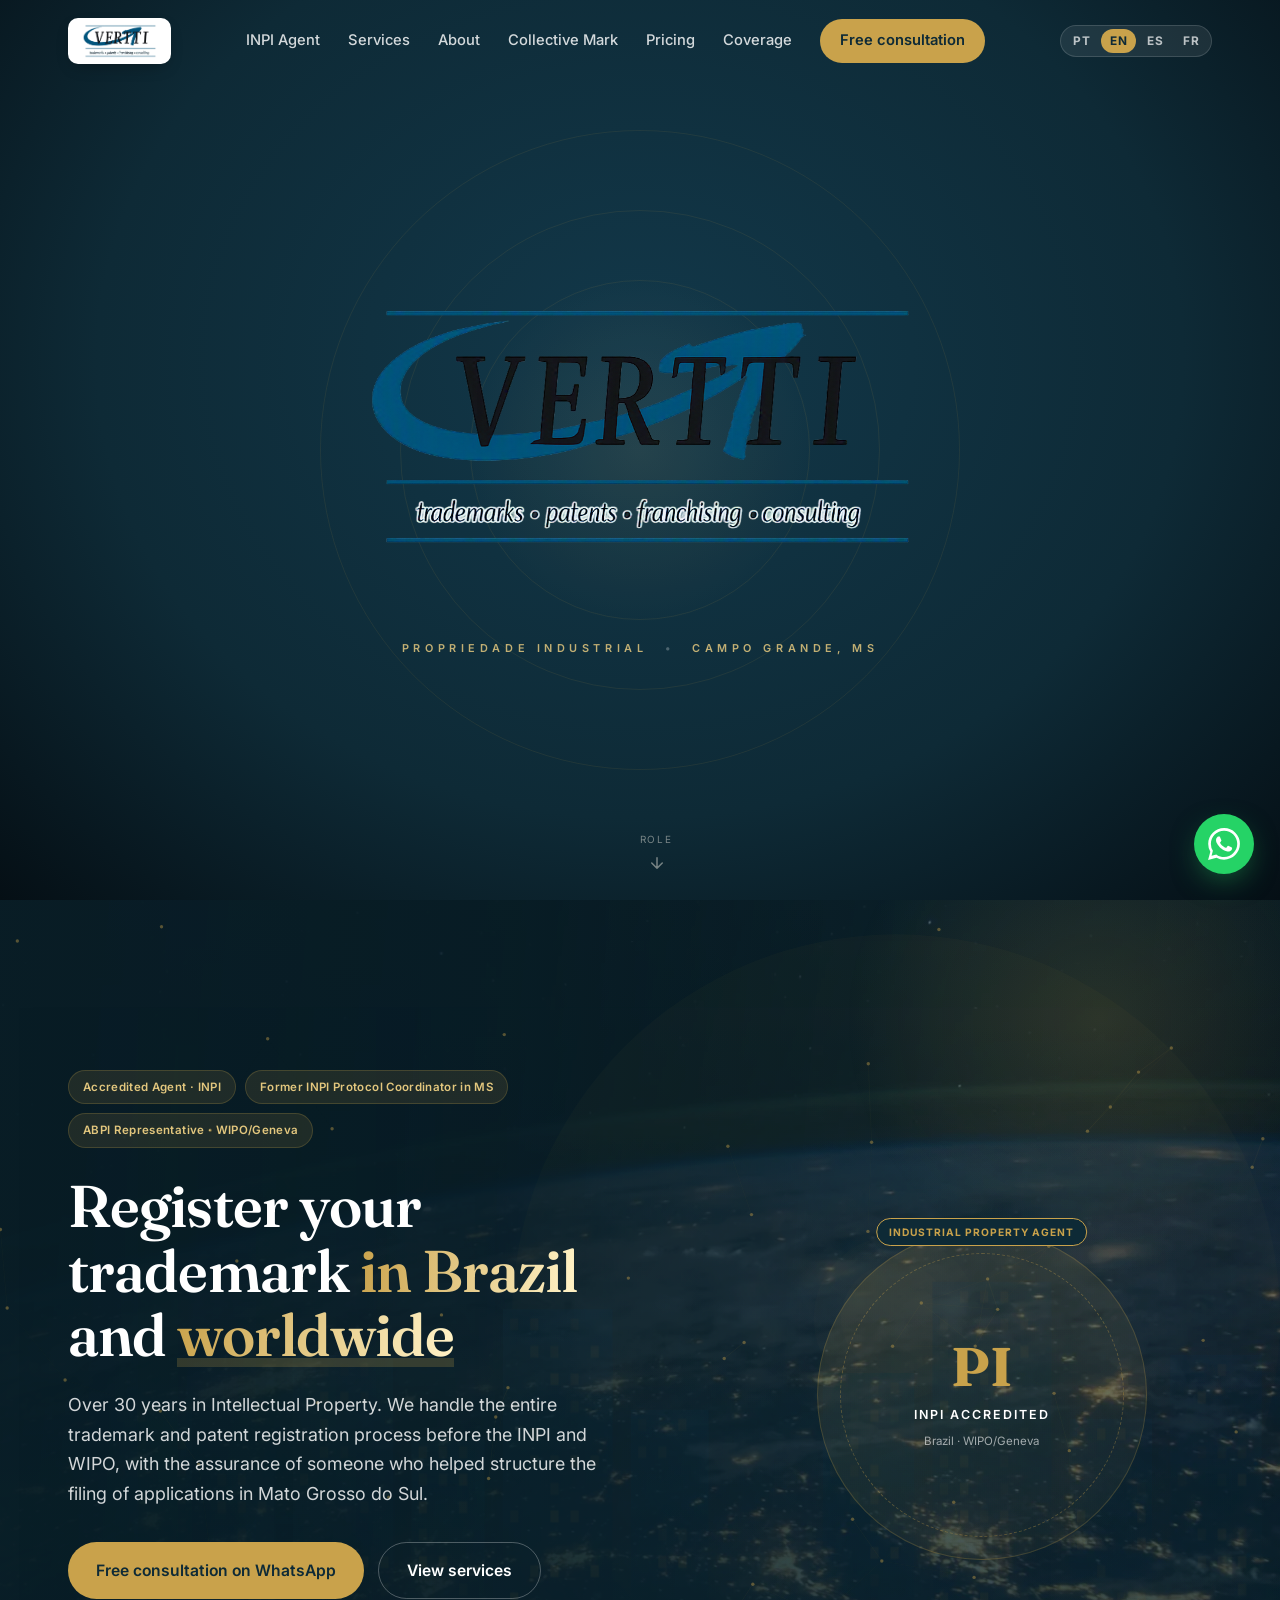
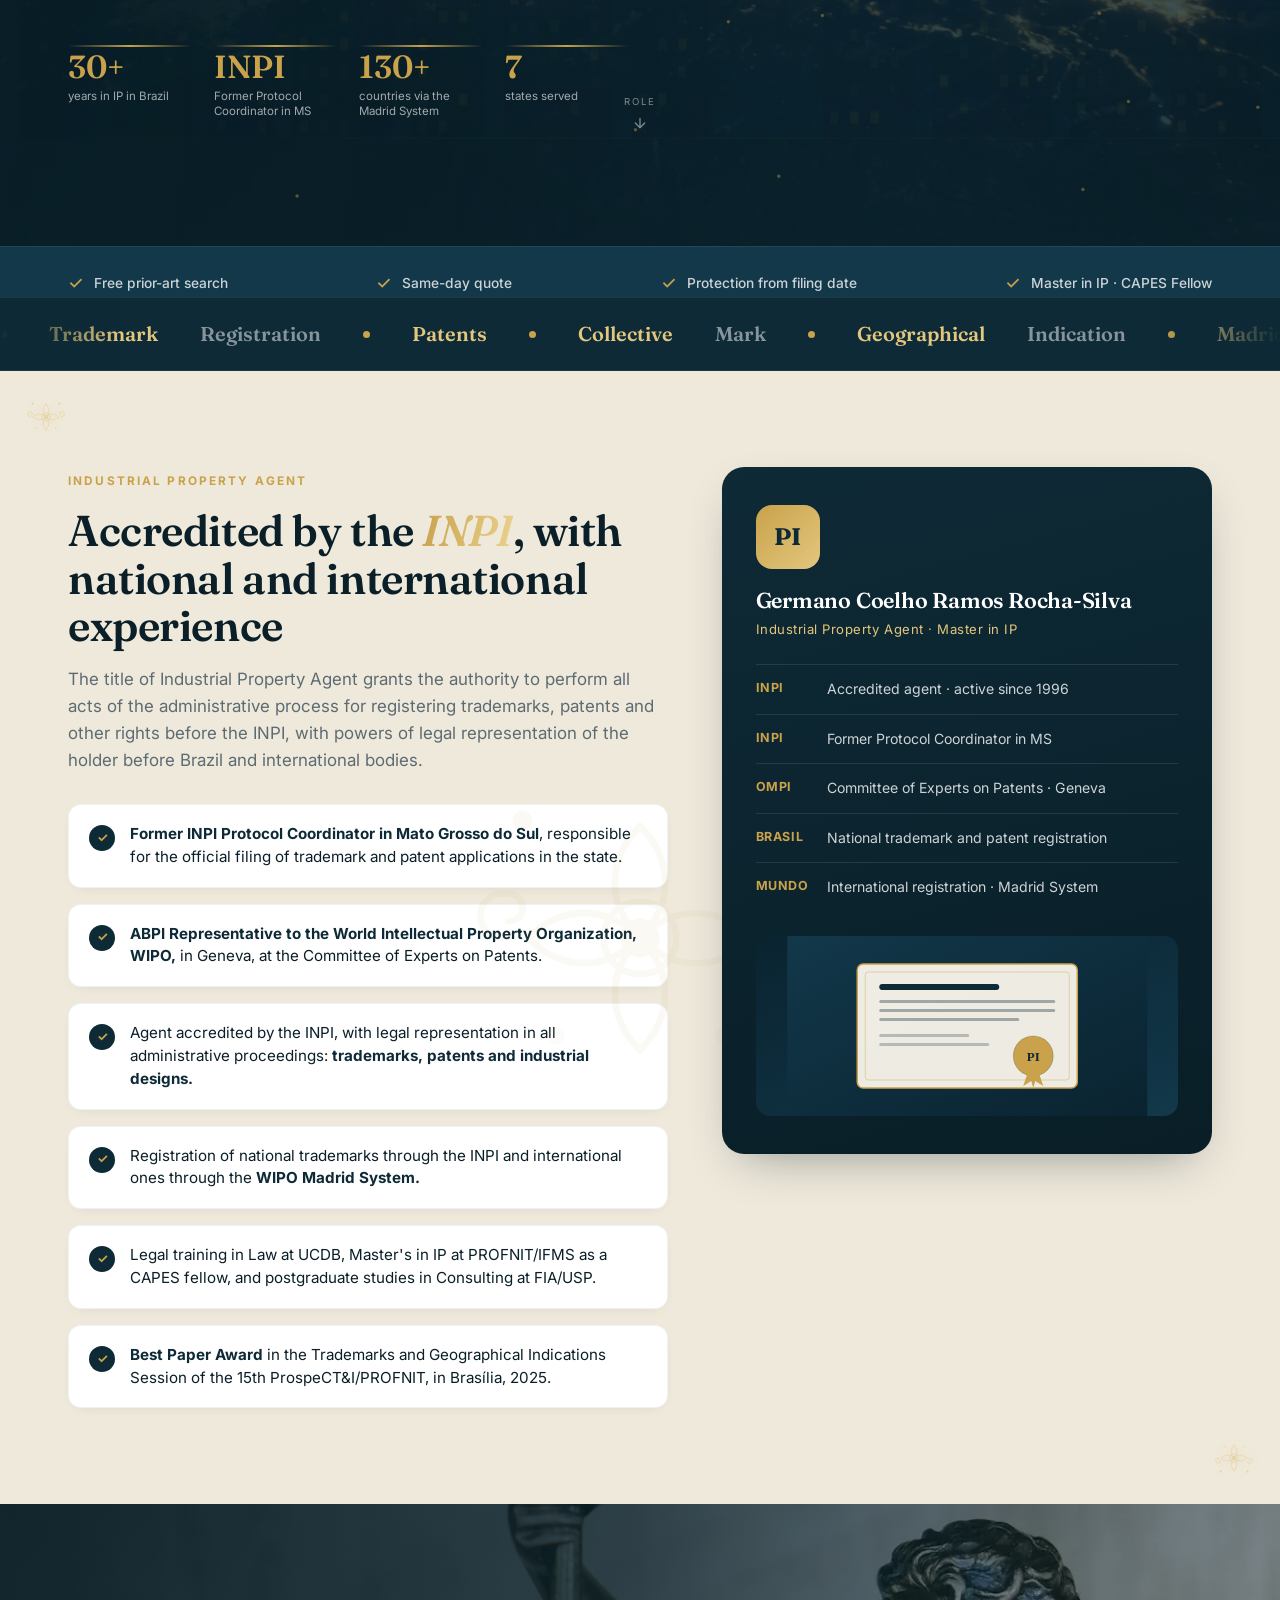
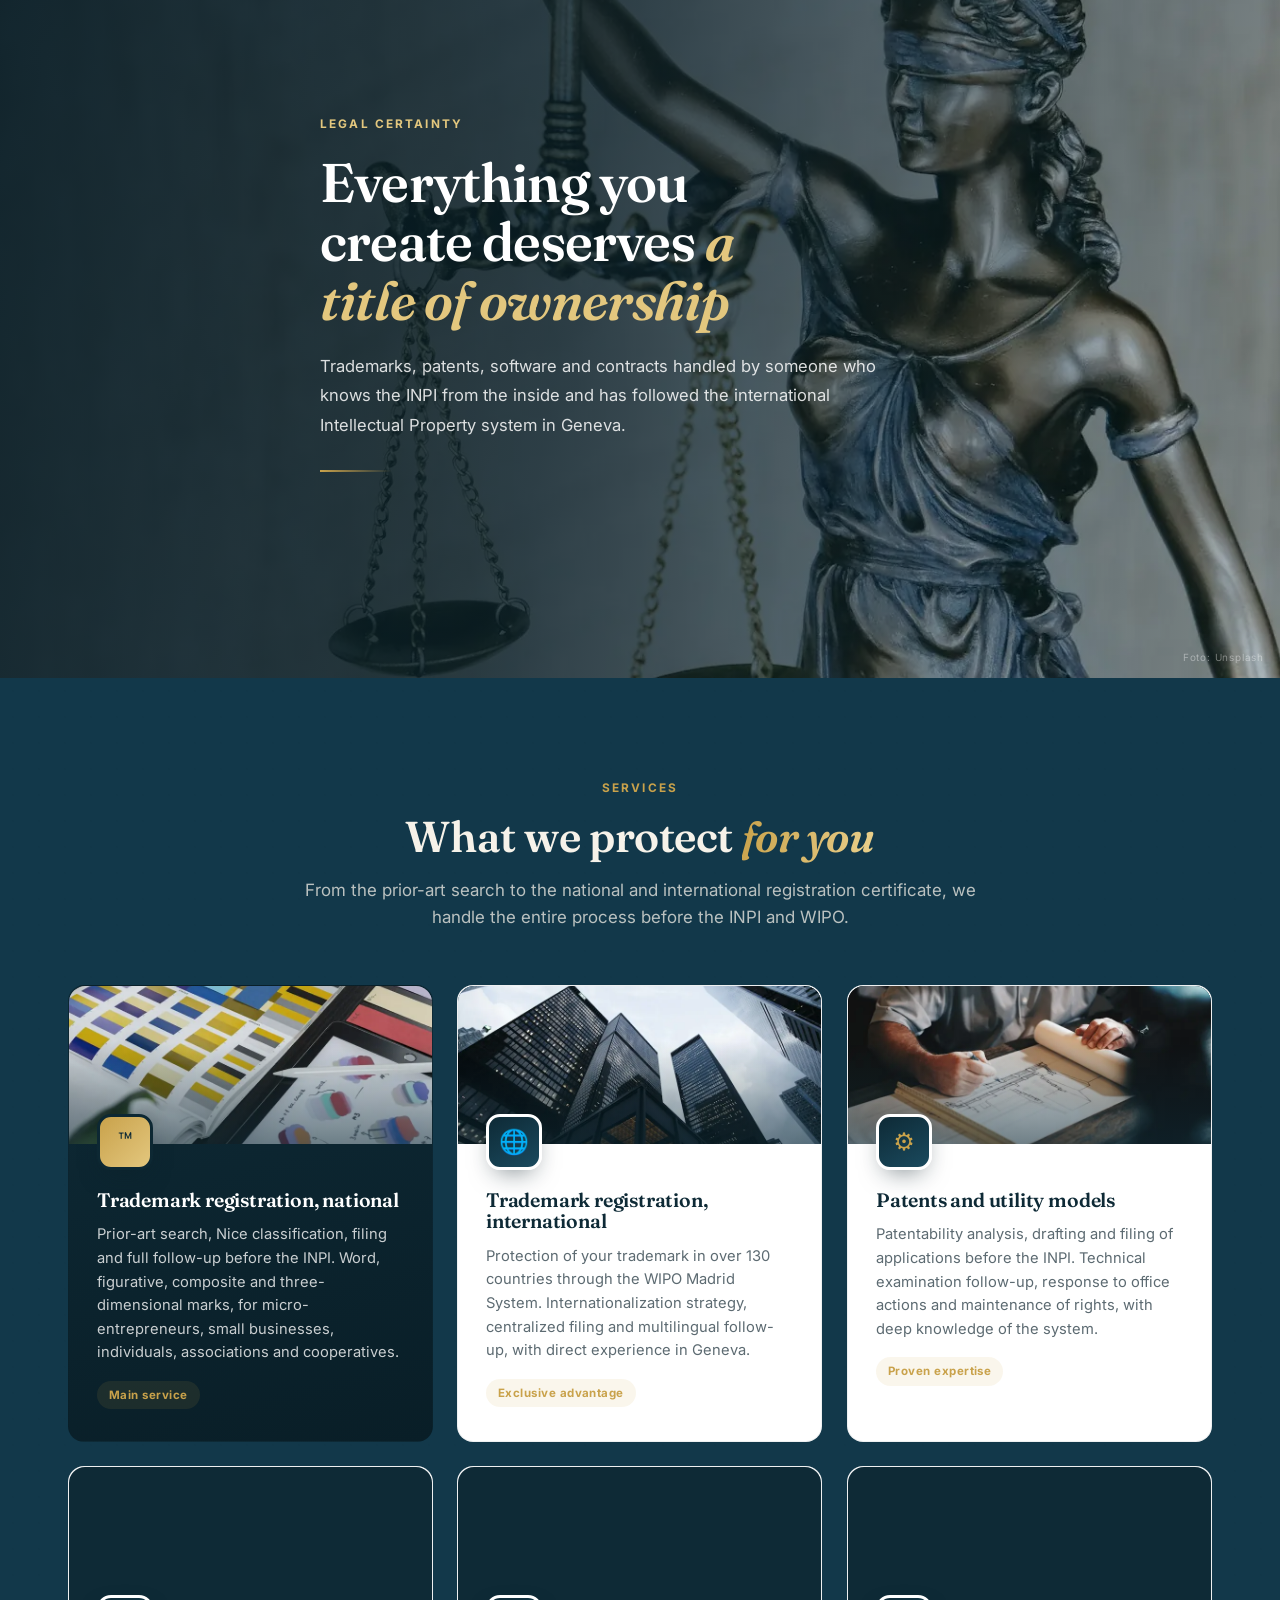
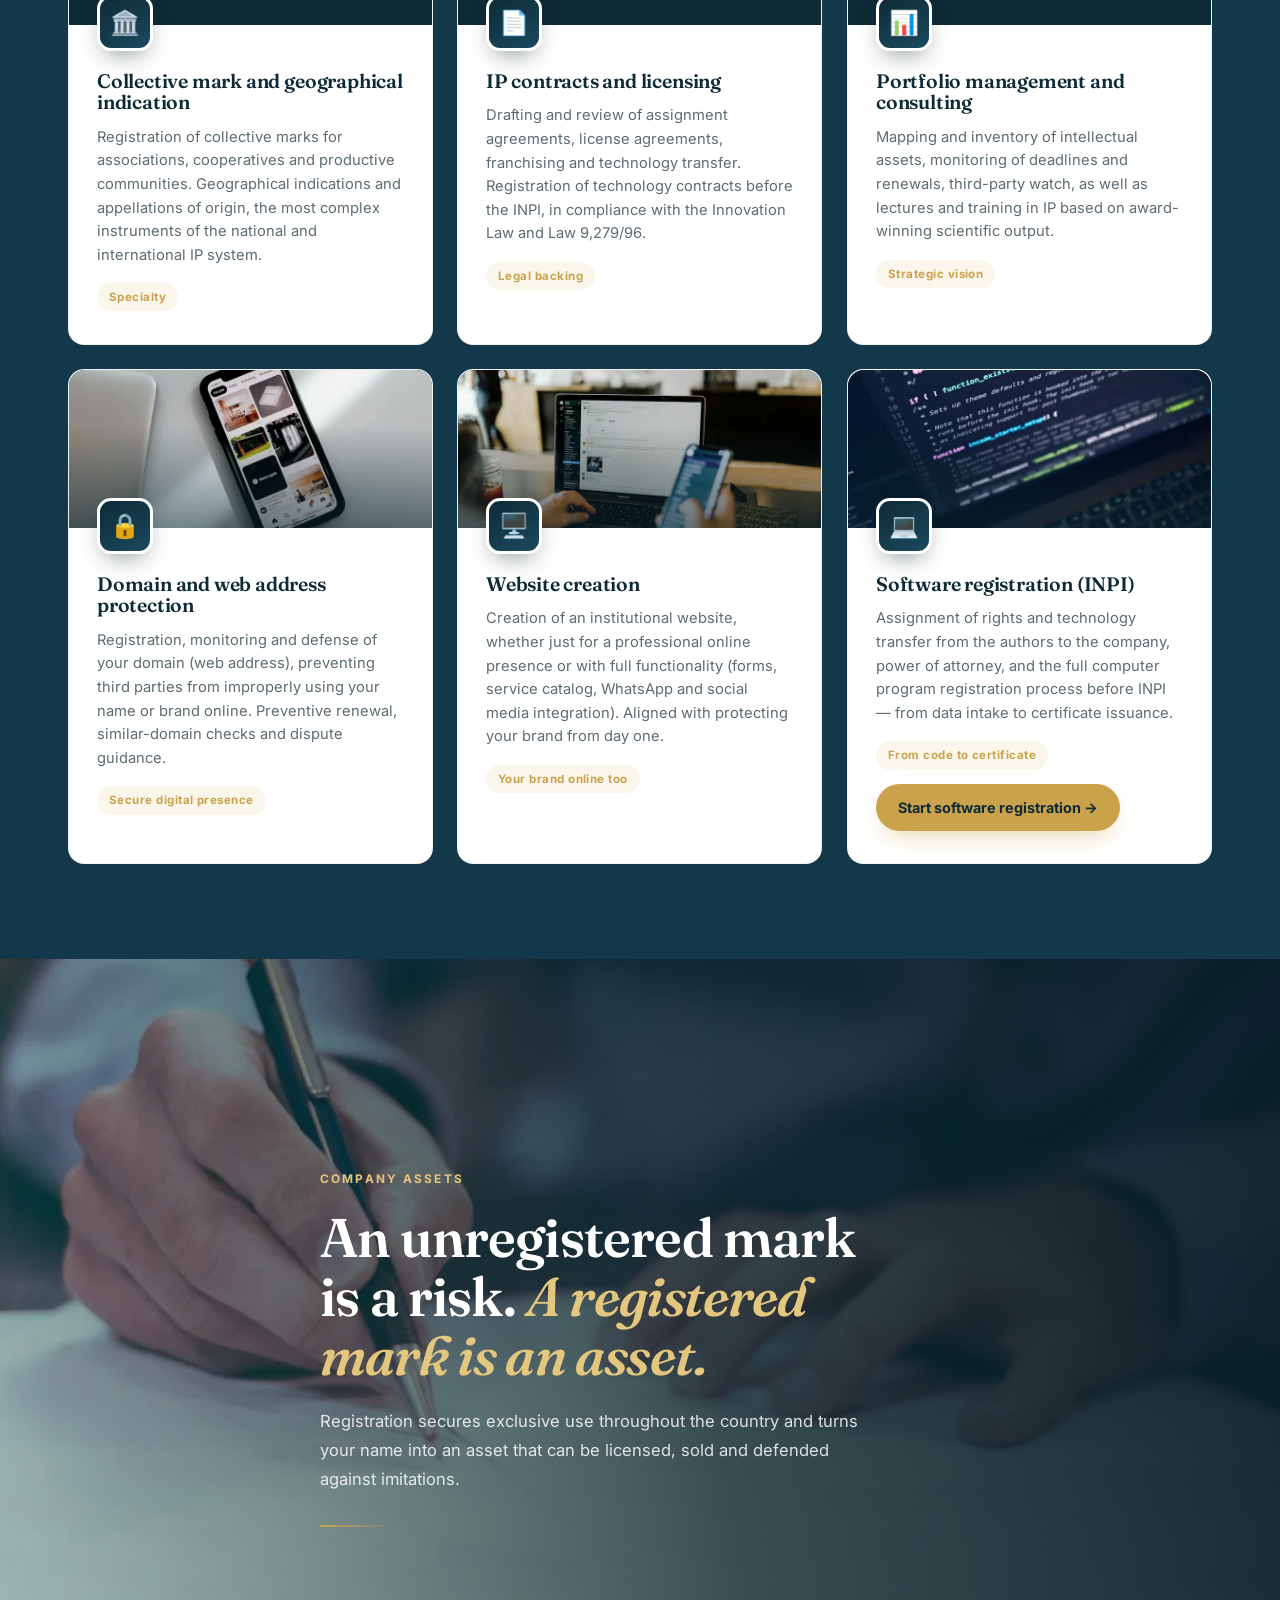
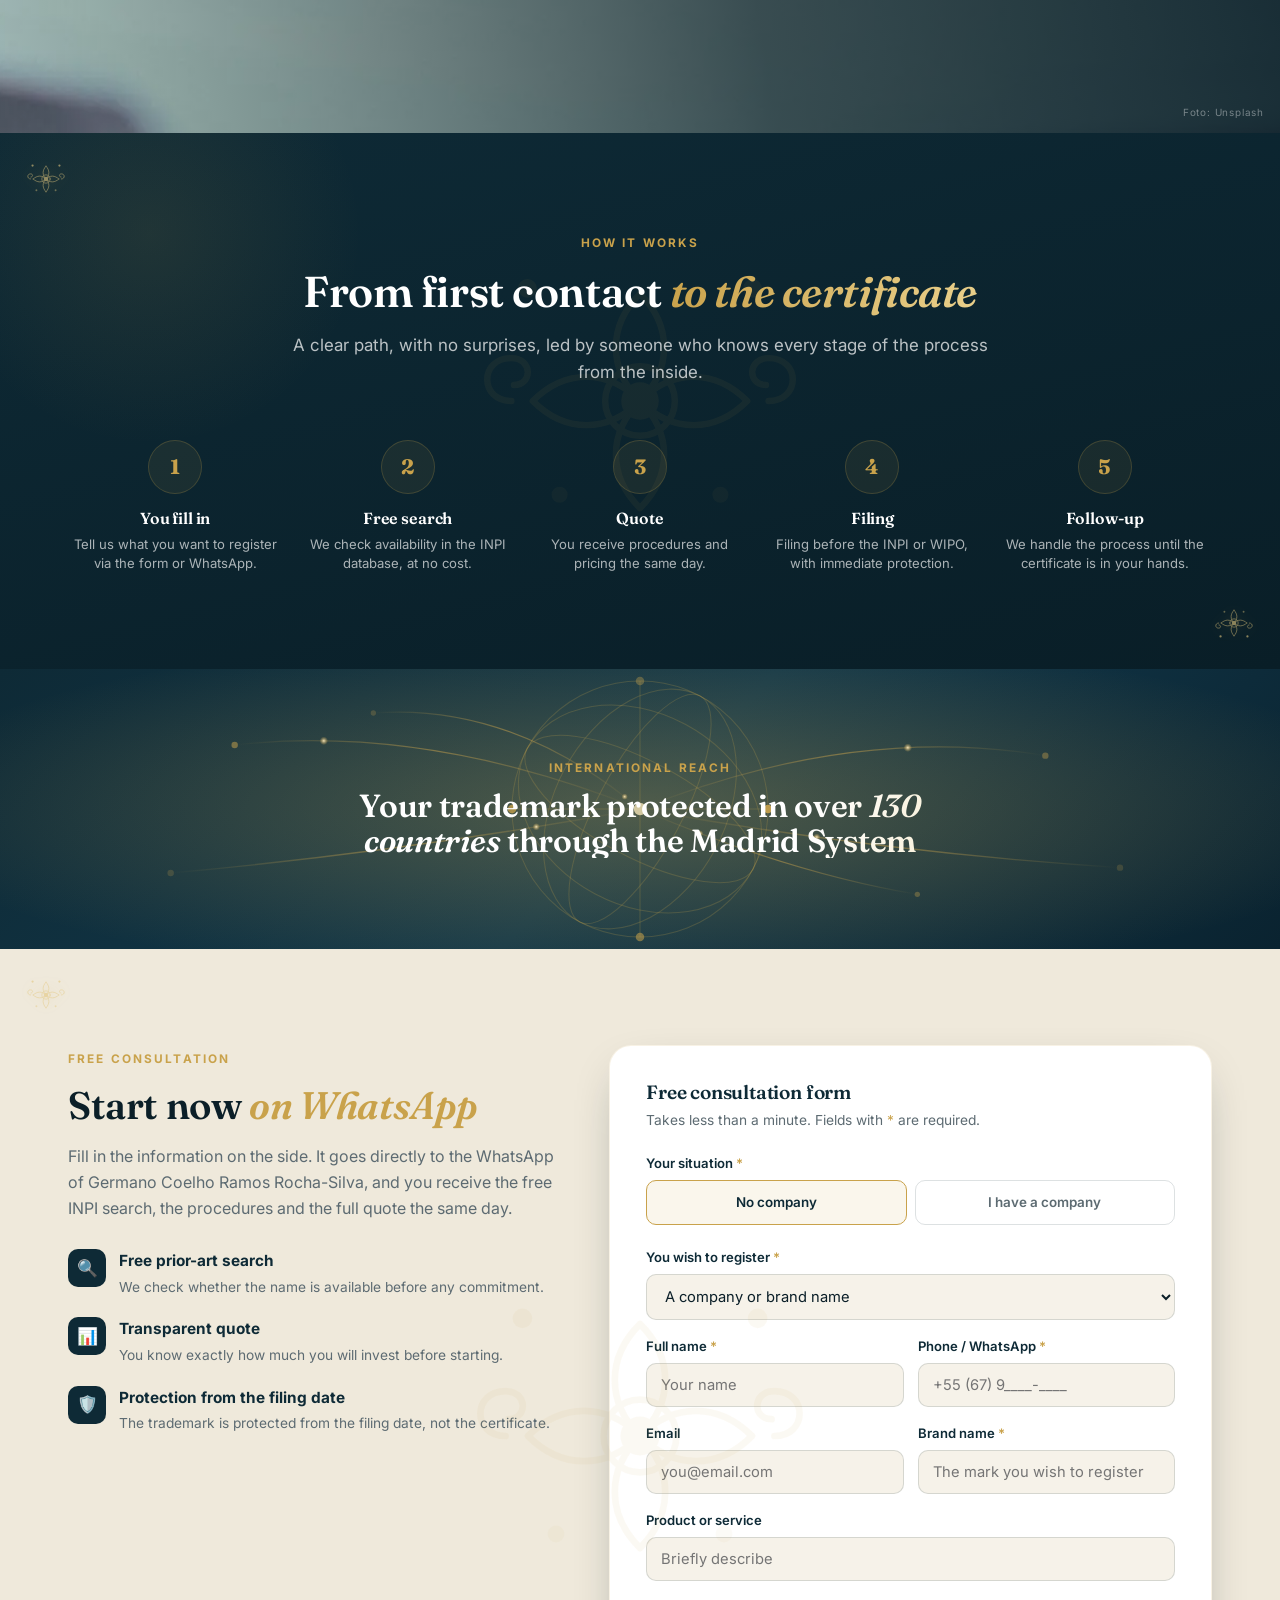
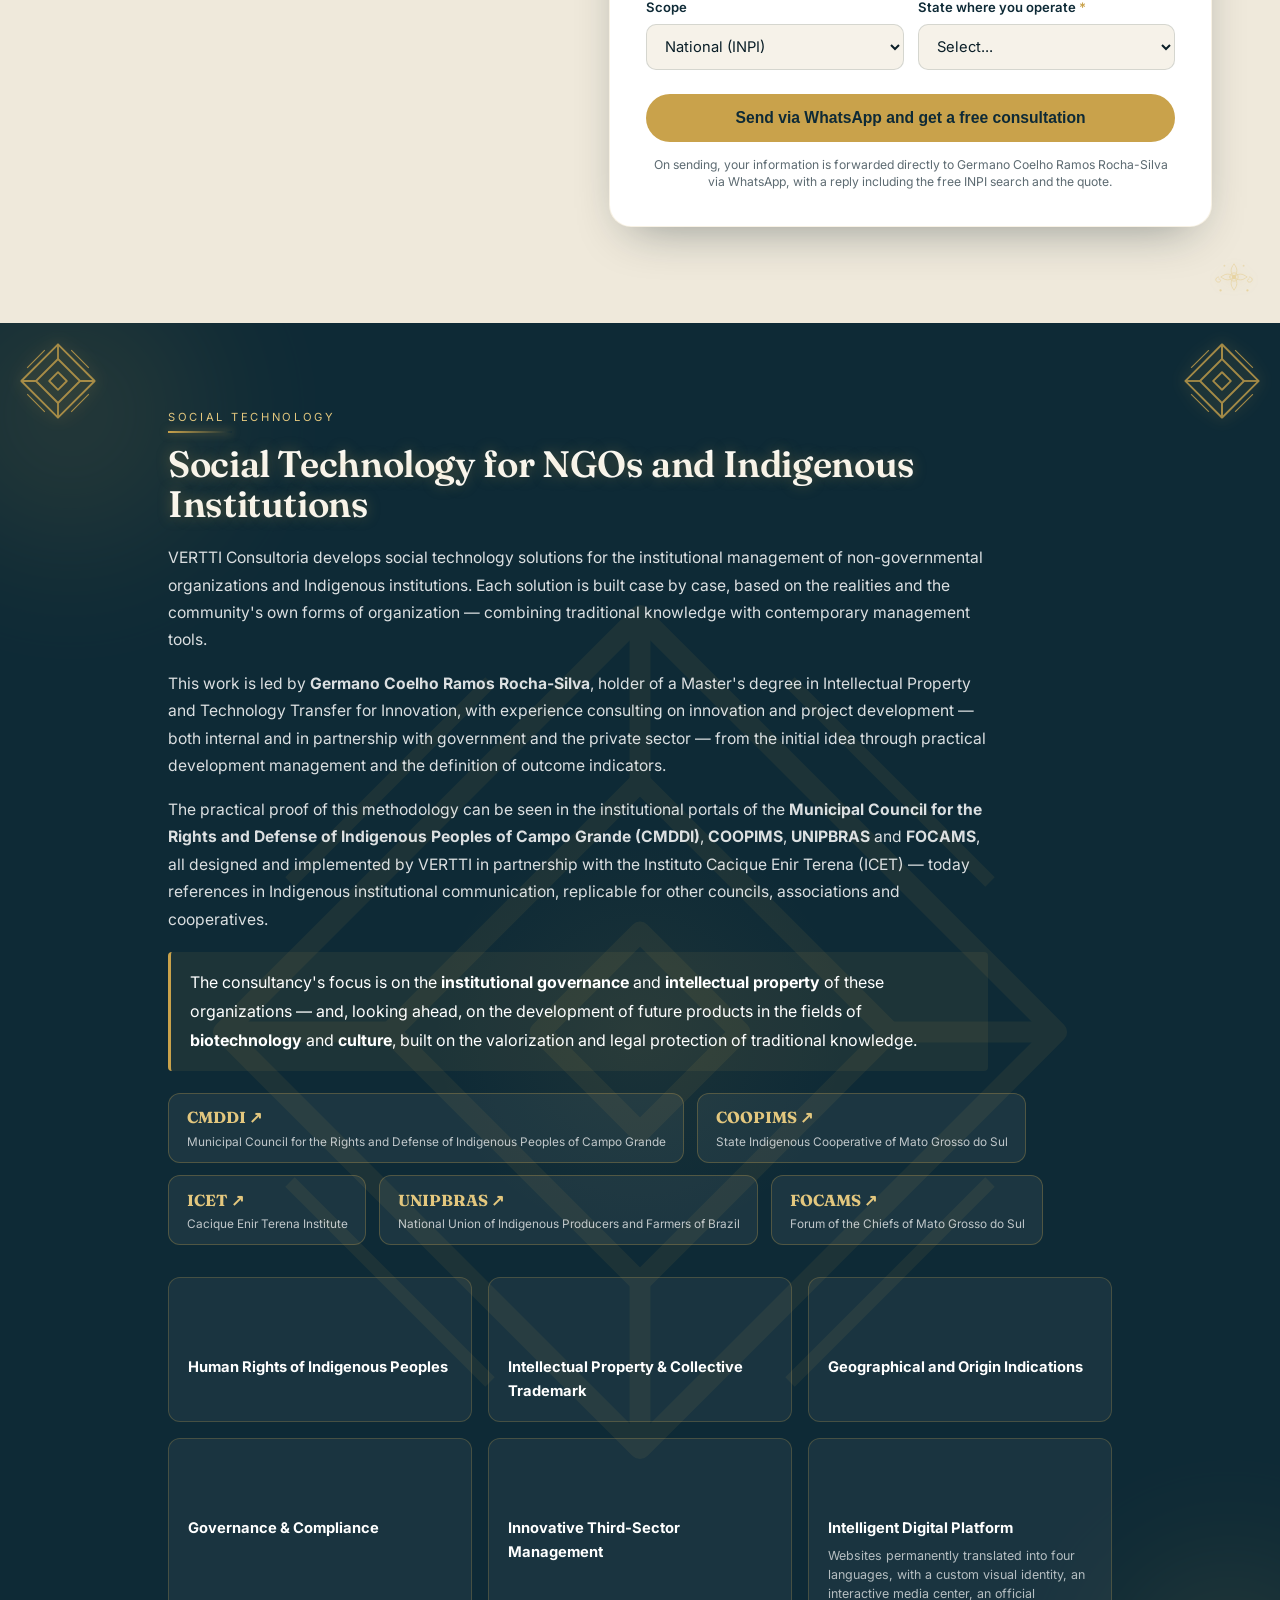
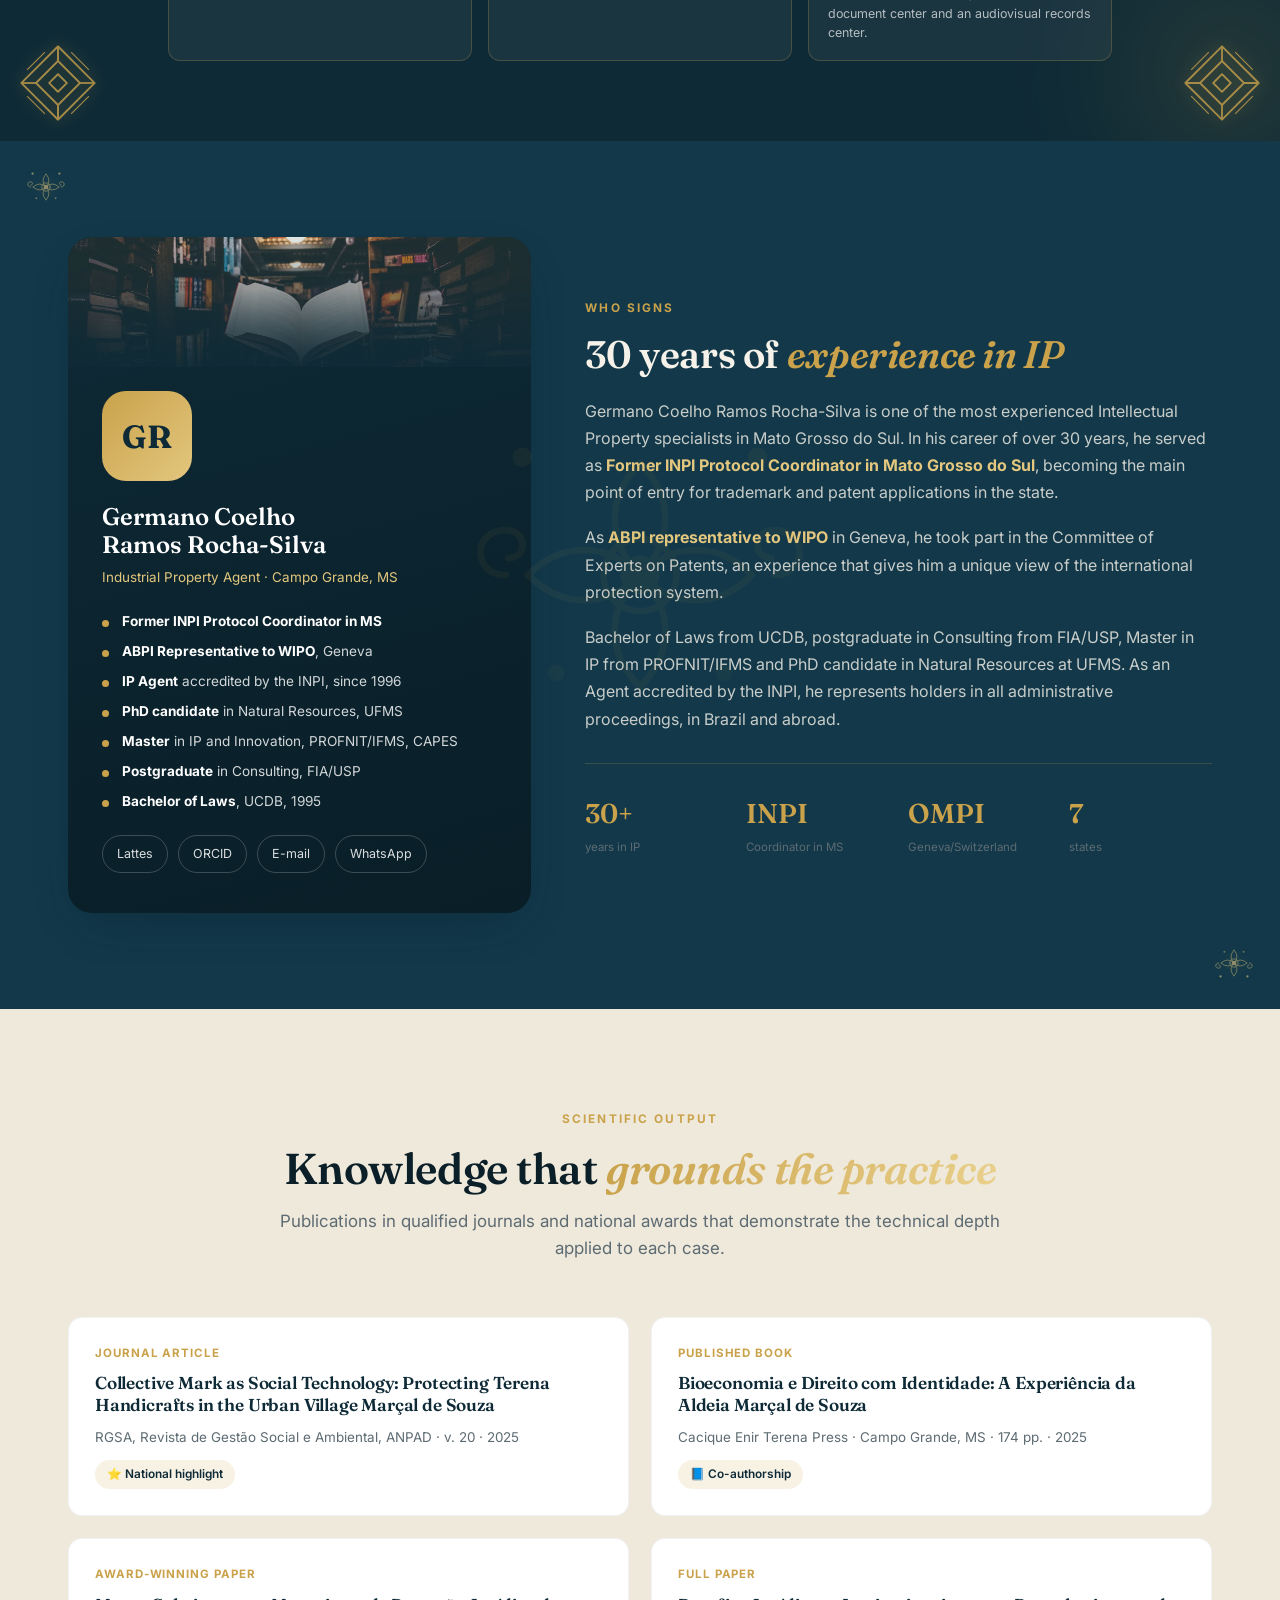
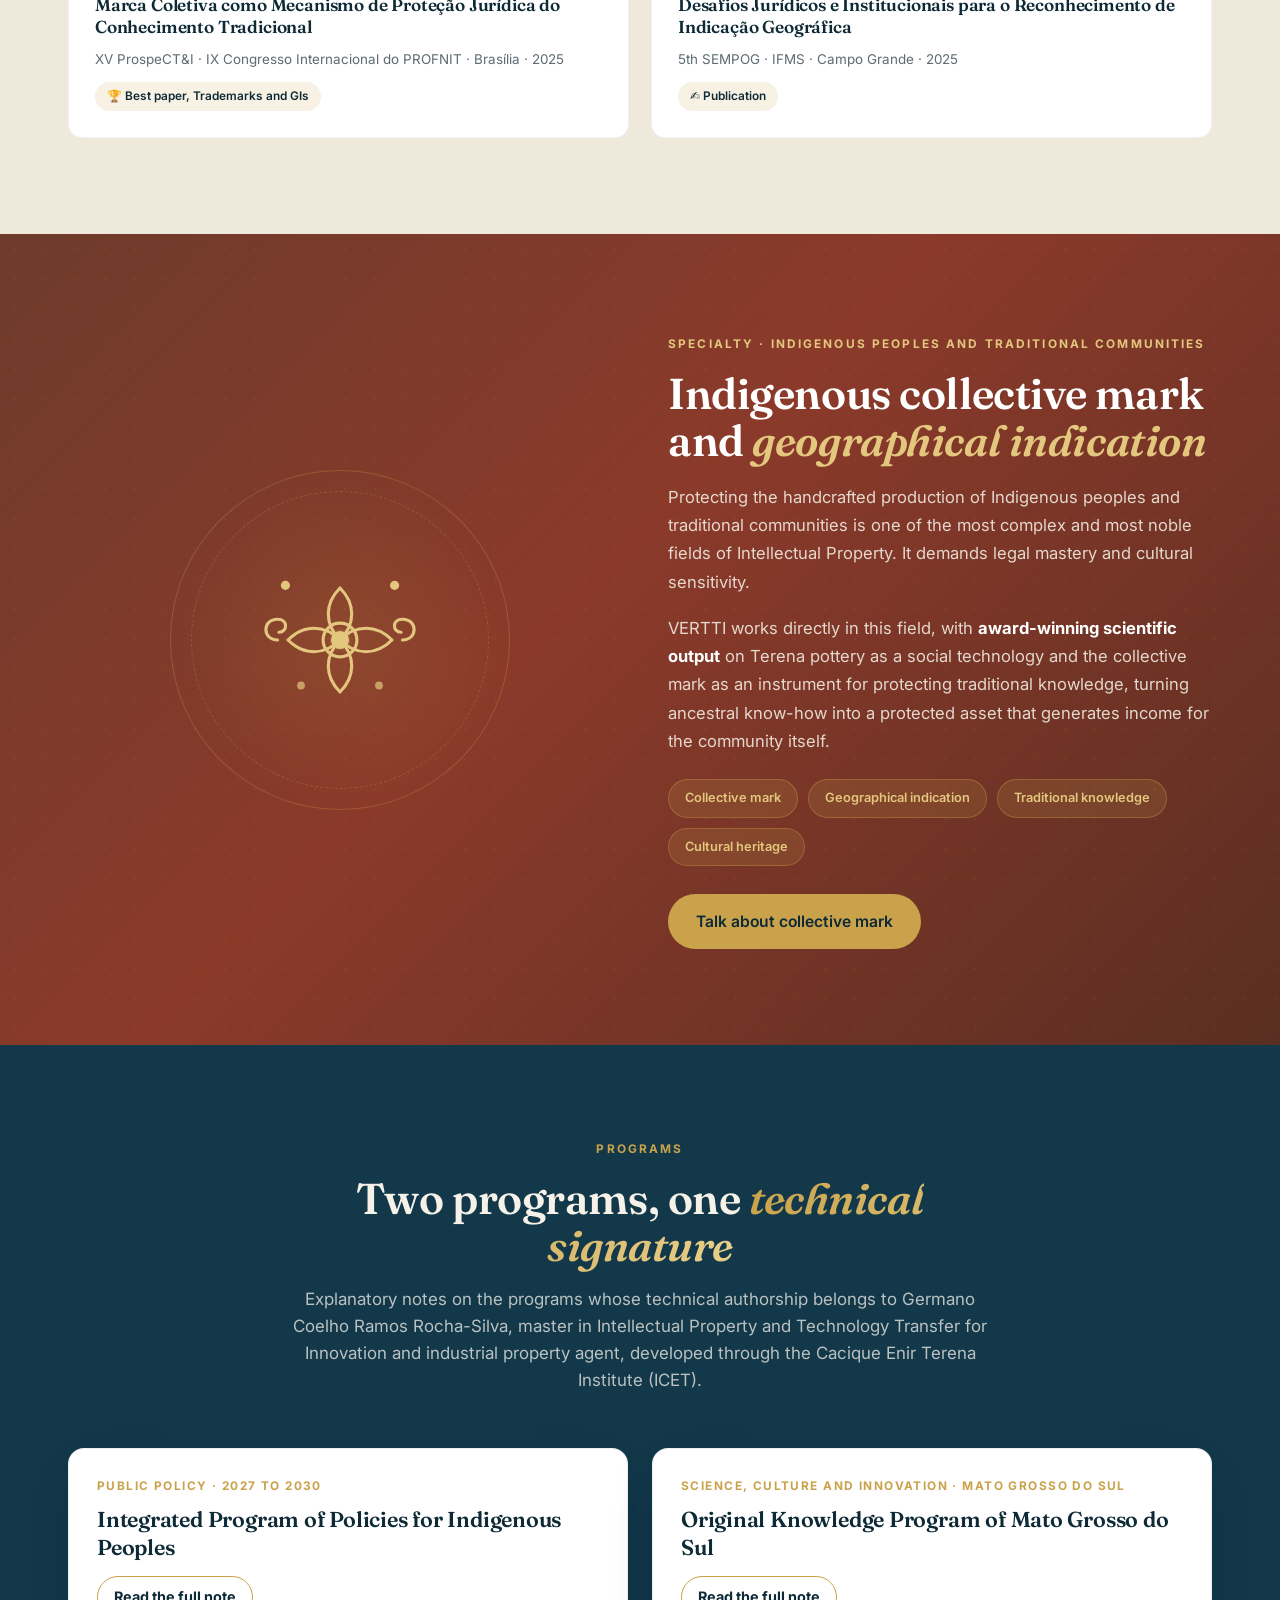
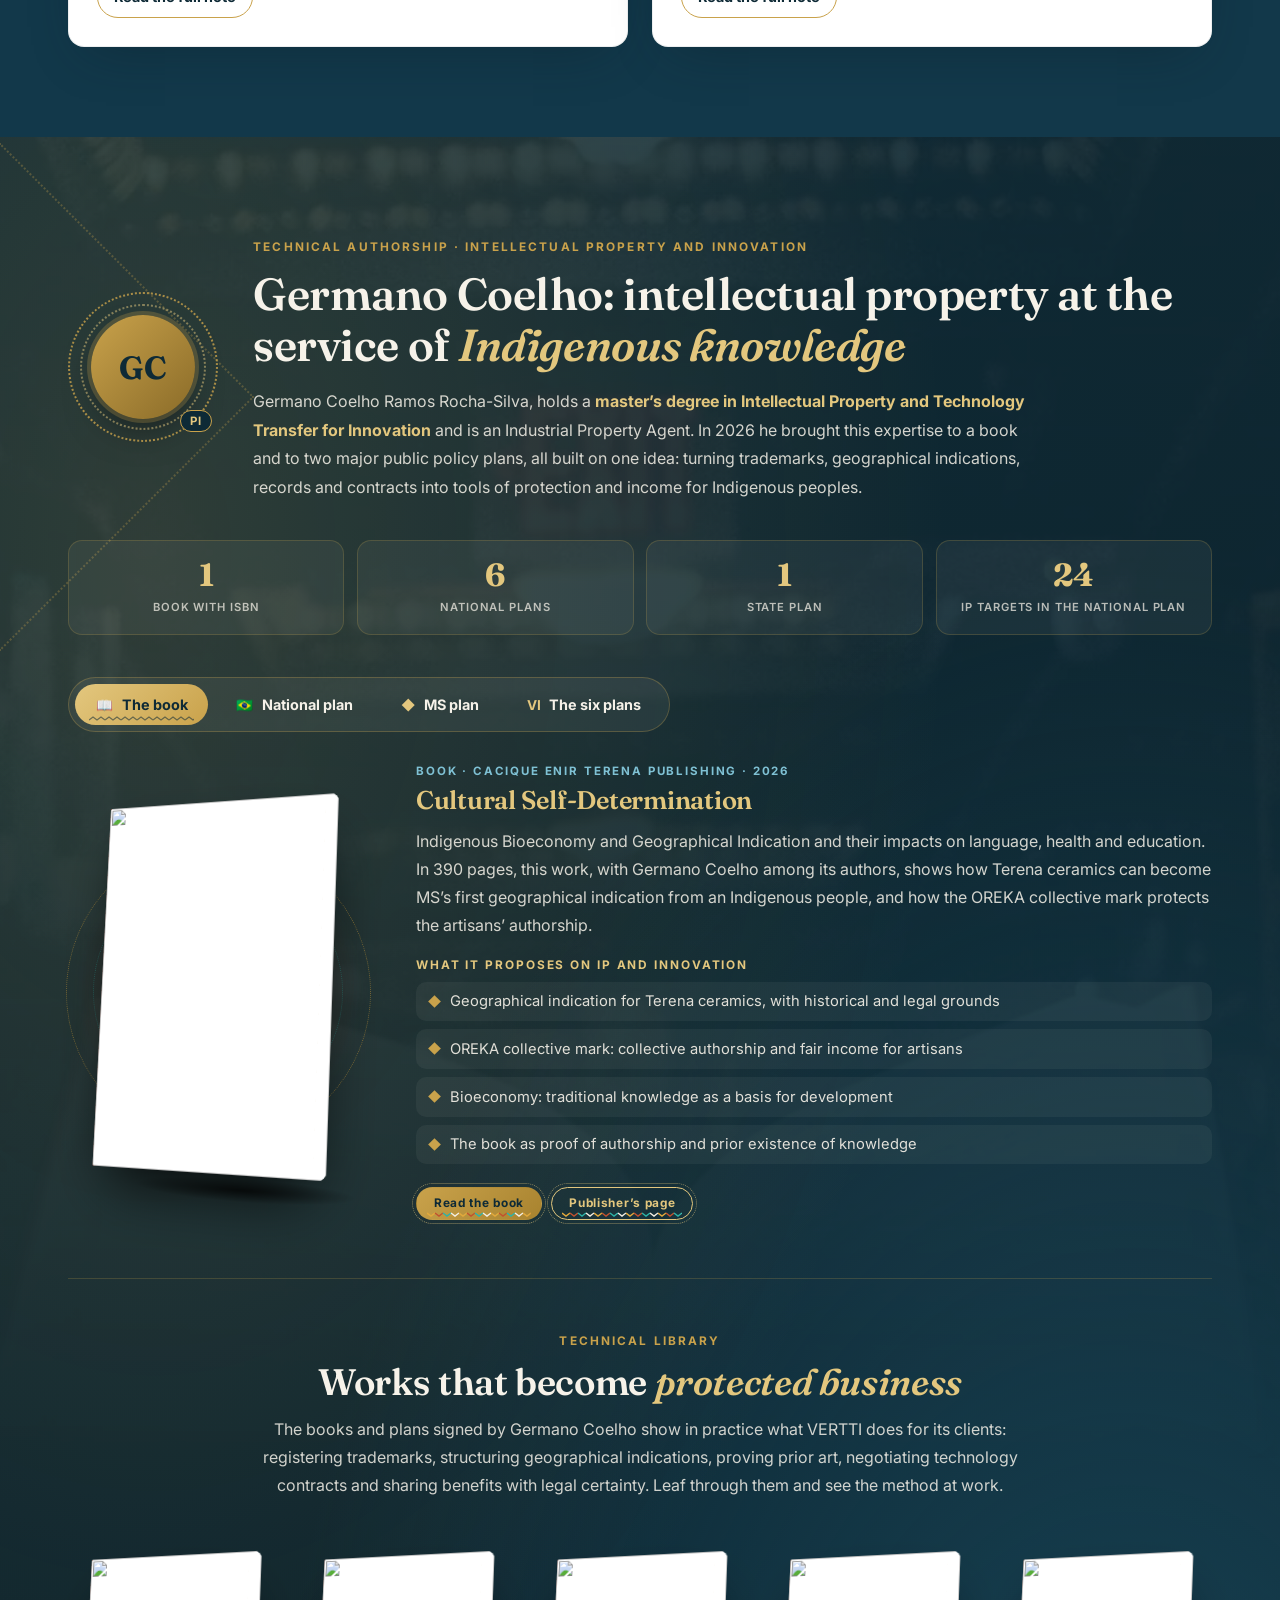
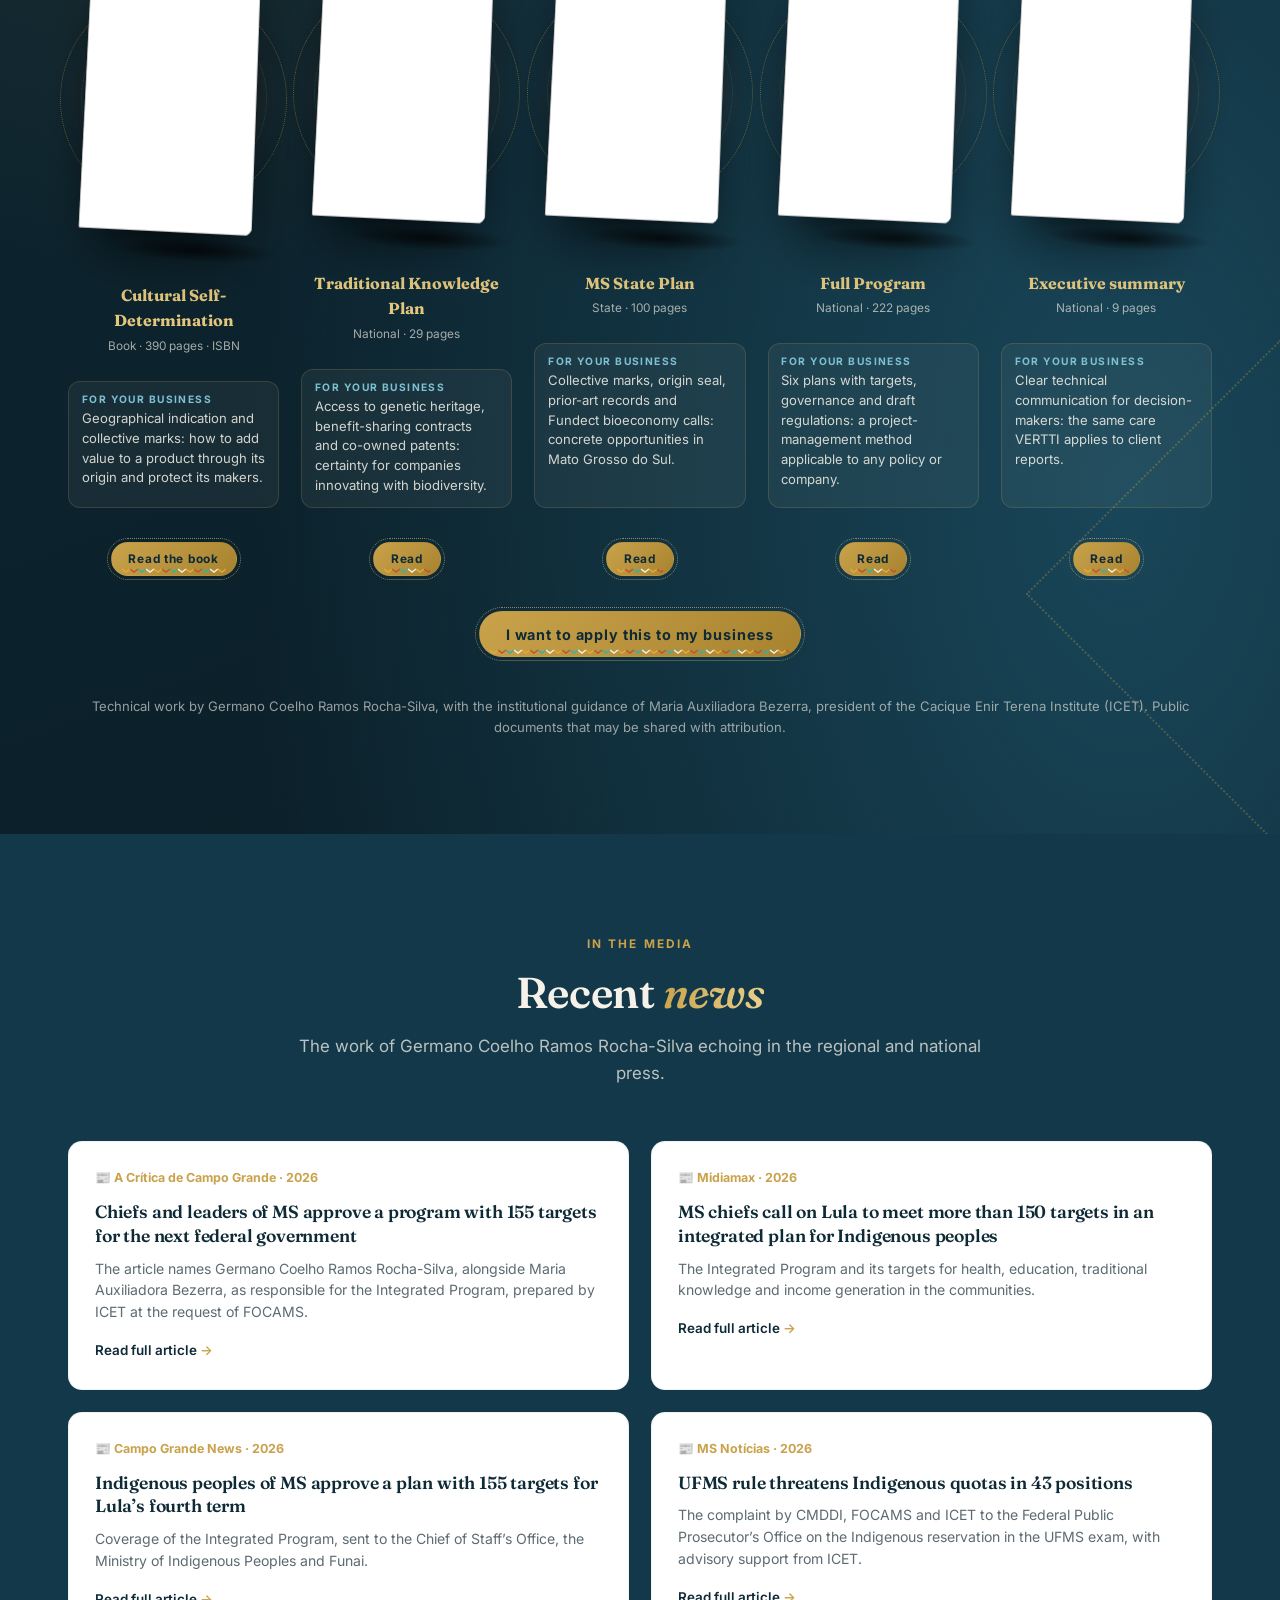
==== commit 93069524: "VERTTI: abertura O selo do registro em toda entrada na página Co-Authored-By: Claude Opus 5.5 <norep" ====
--- a/index.html
+++ b/index.html
@@ -950,6 +950,7 @@
 <link rel="preload" as="image" href="foto/hero-mundo.webp">
 </head>
 <body>
+<script src="abertura.js?v=20261116"></script>
 <svg width="0" height="0" style="position:absolute" aria-hidden="true">
   <symbol id="vt-grafismo" viewBox="0 0 200 200">
     <g fill="none" stroke="currentColor" stroke-width="2.4" stroke-linecap="round" stroke-linejoin="round">
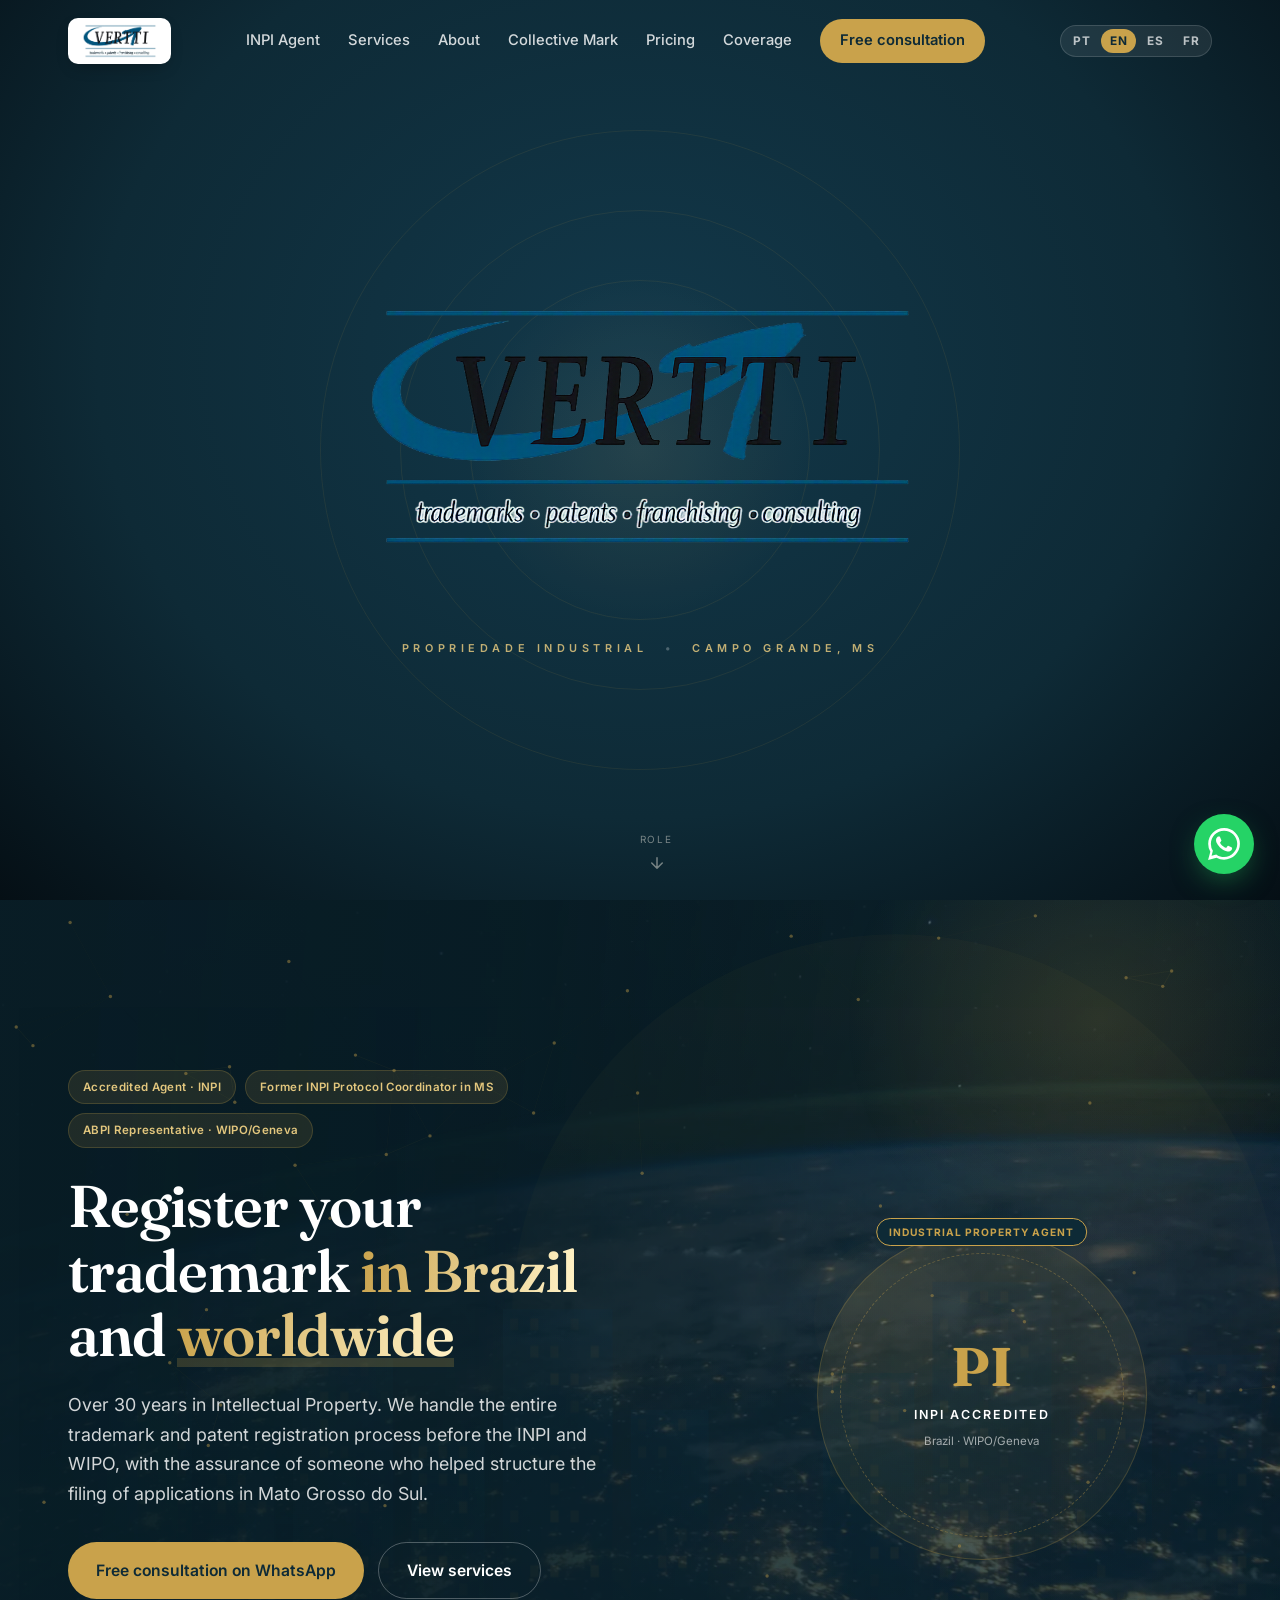
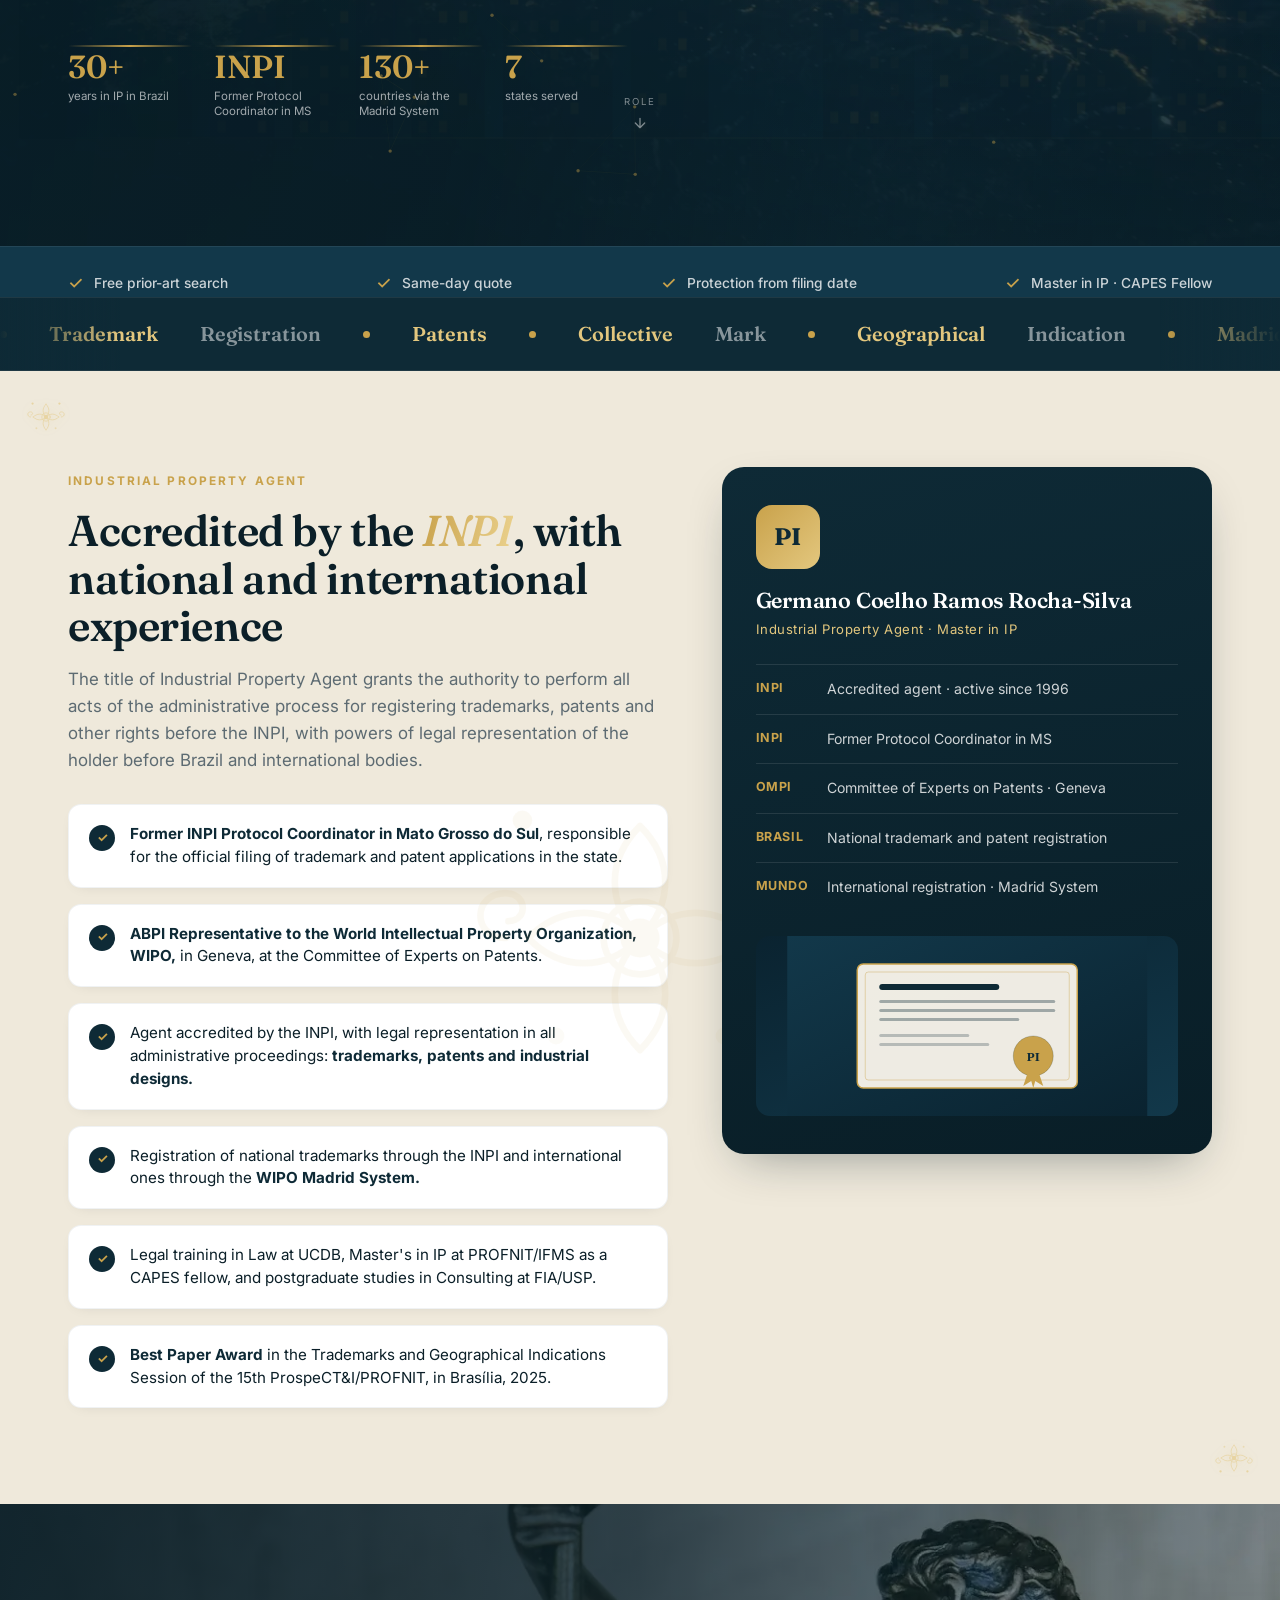
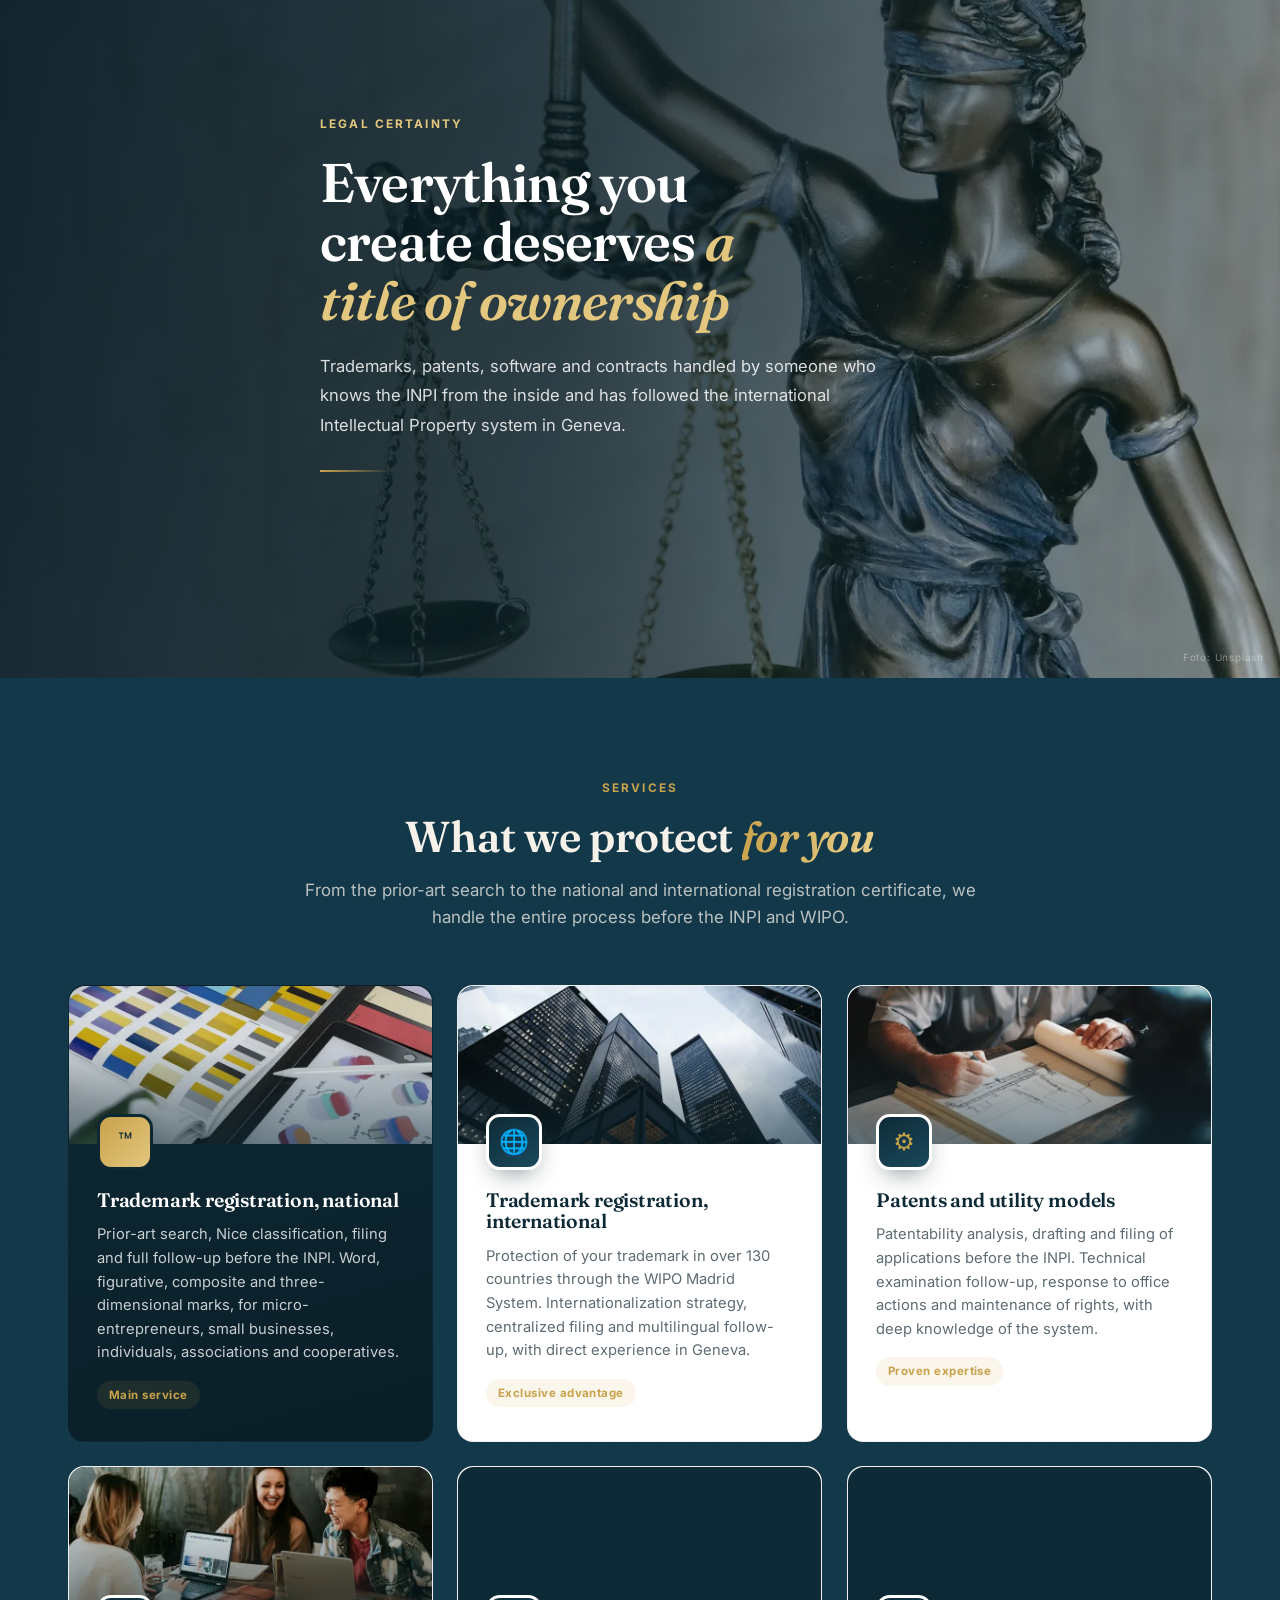
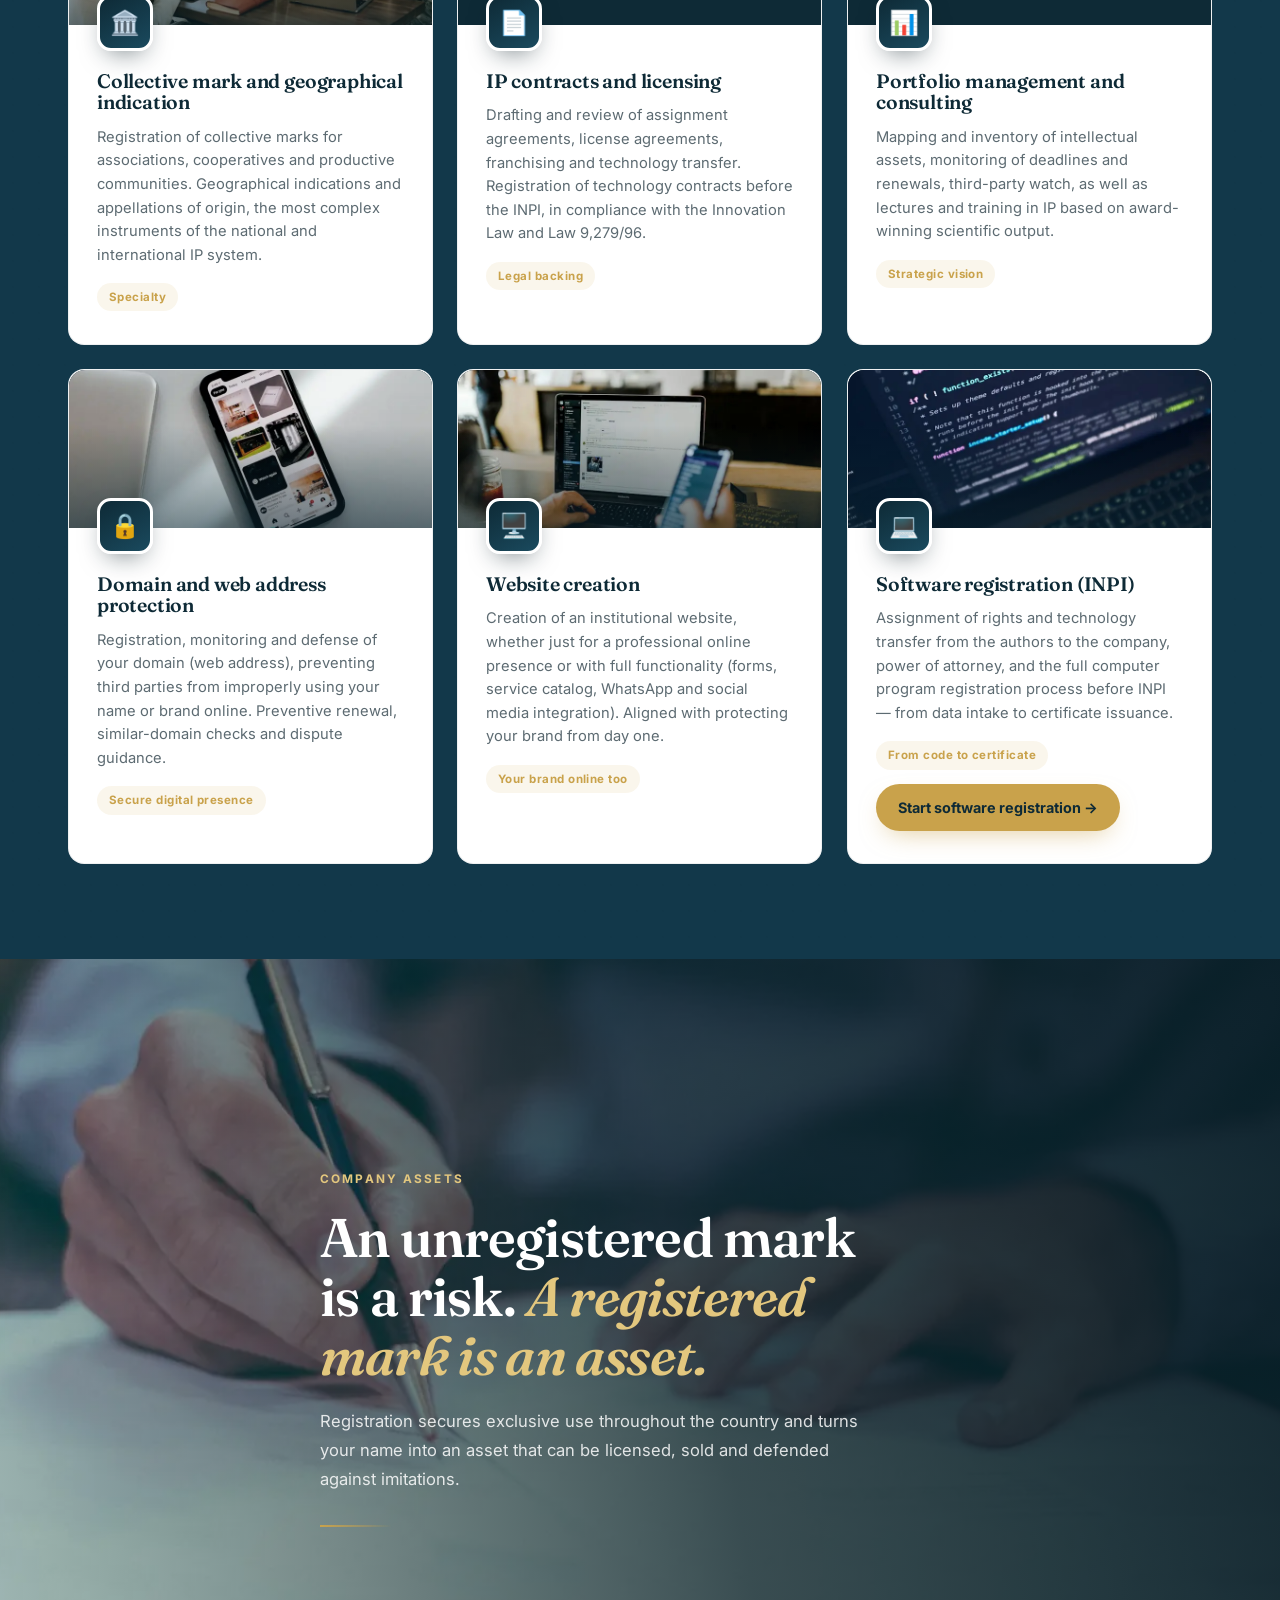
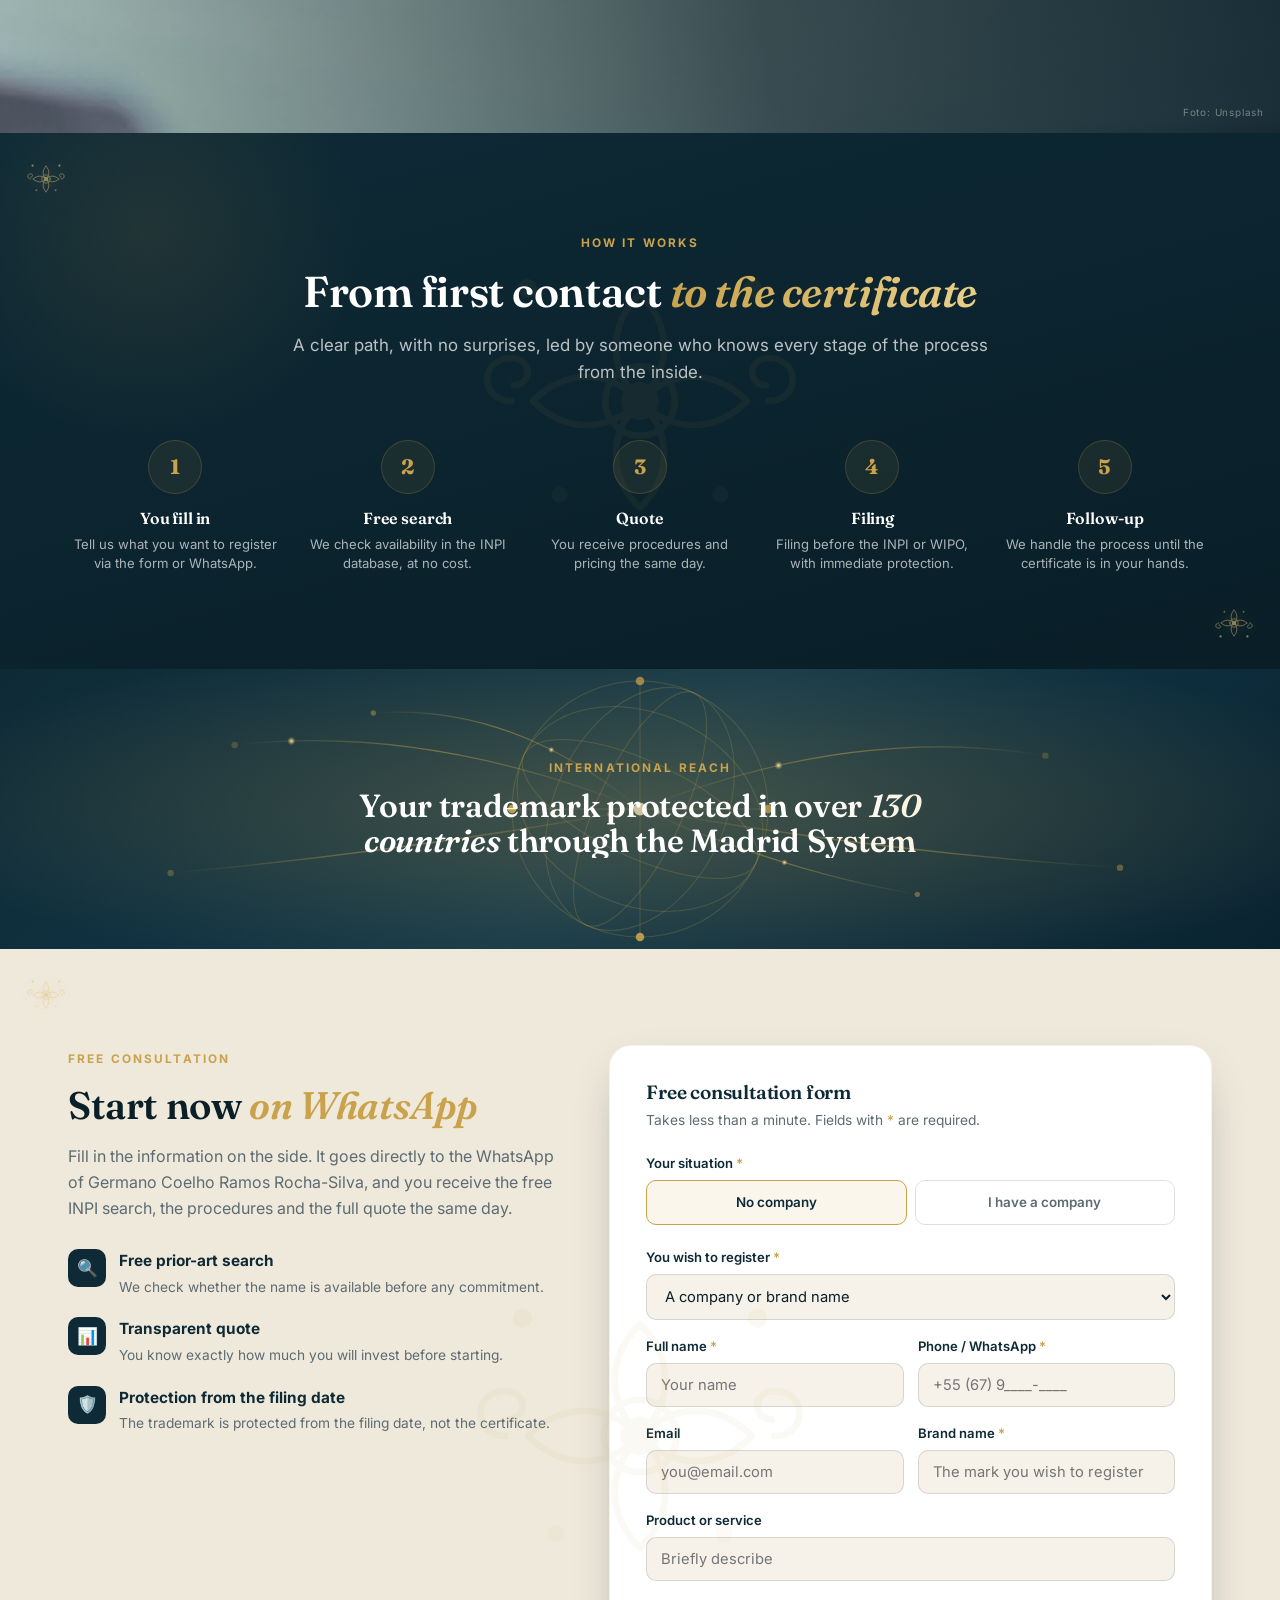
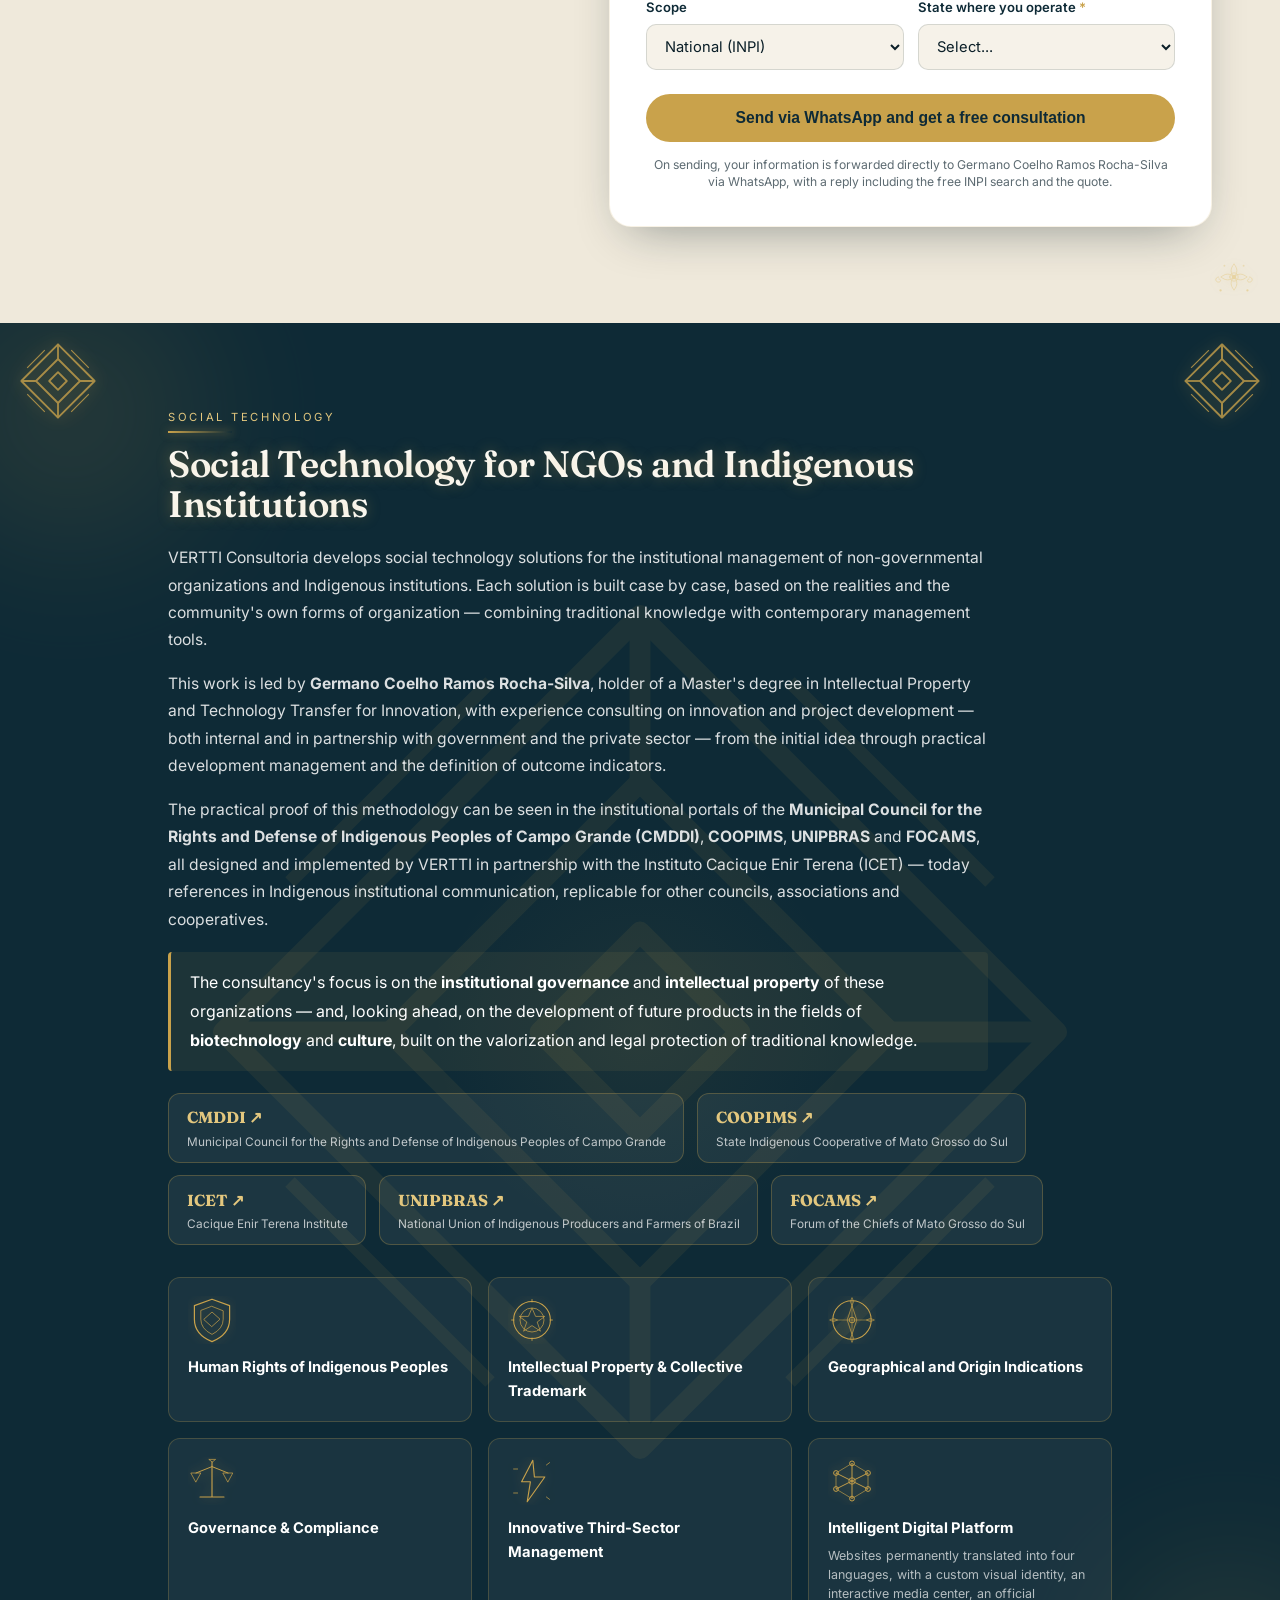
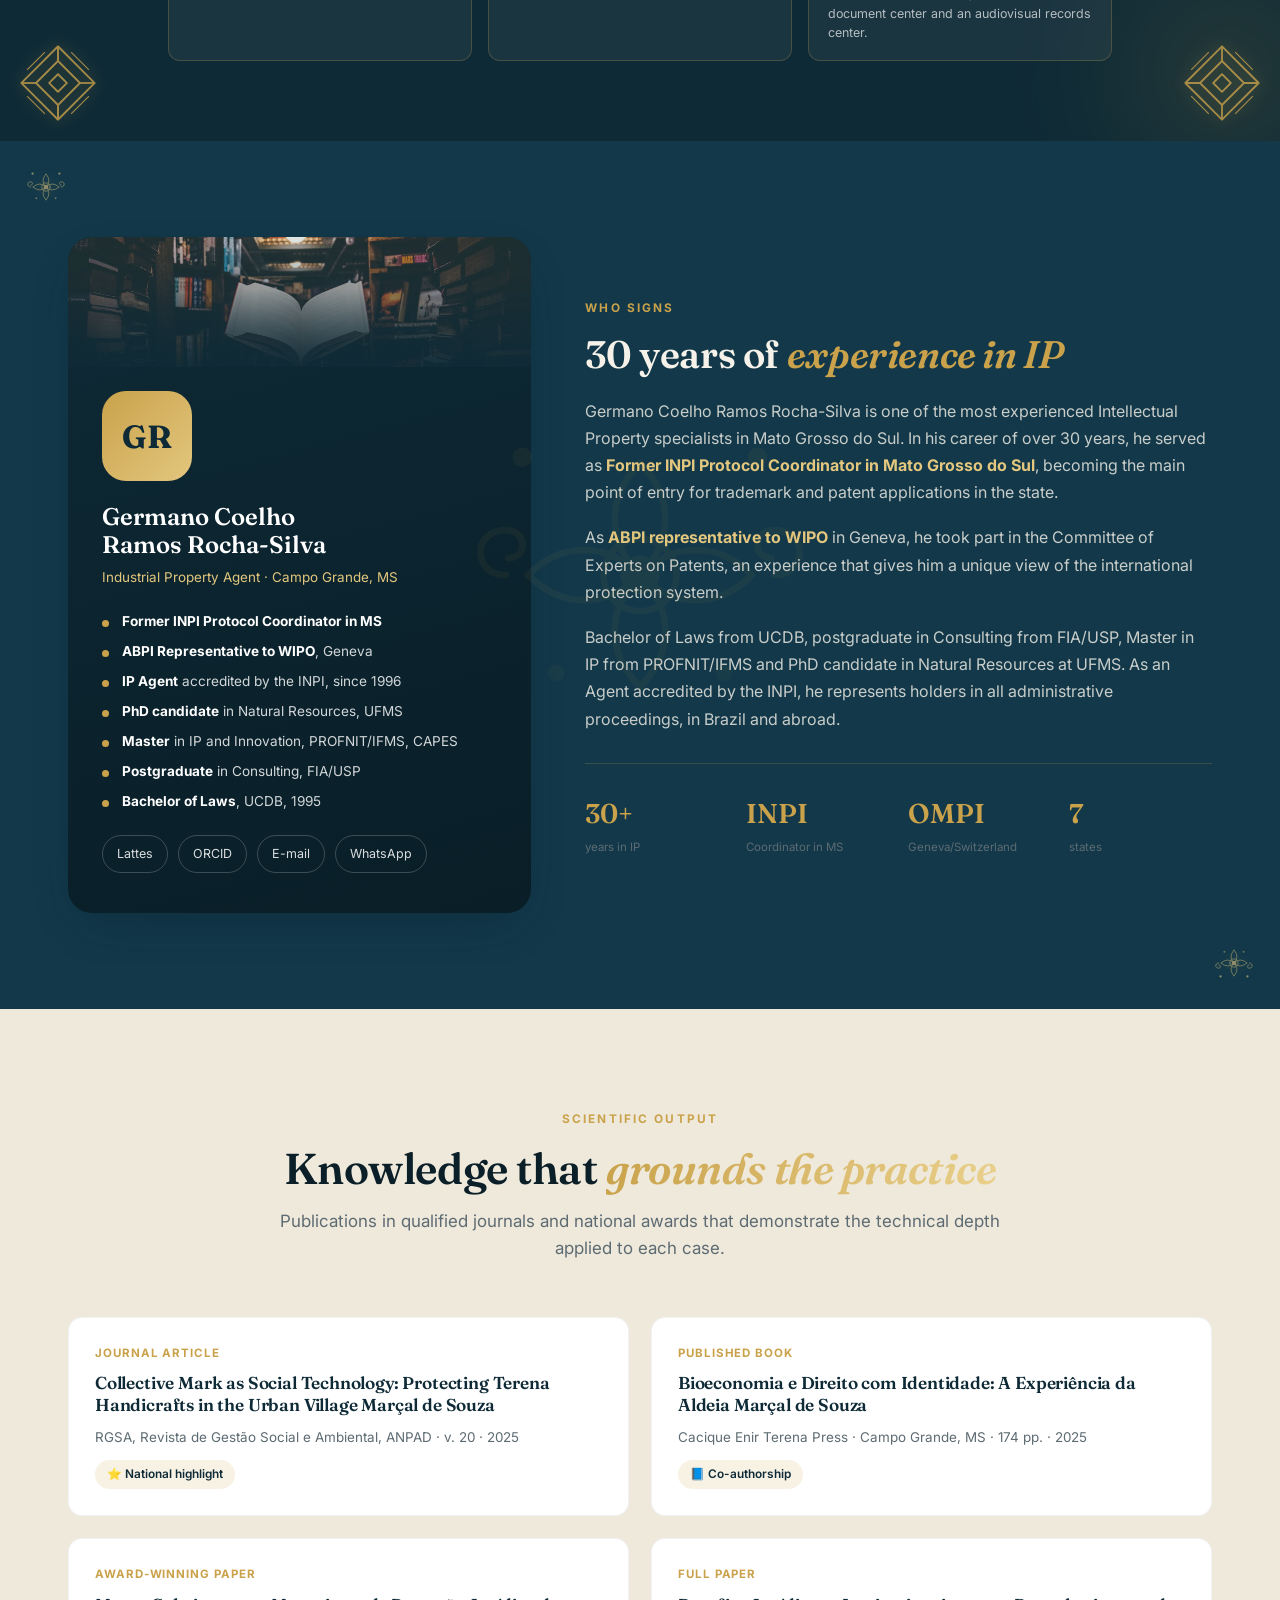
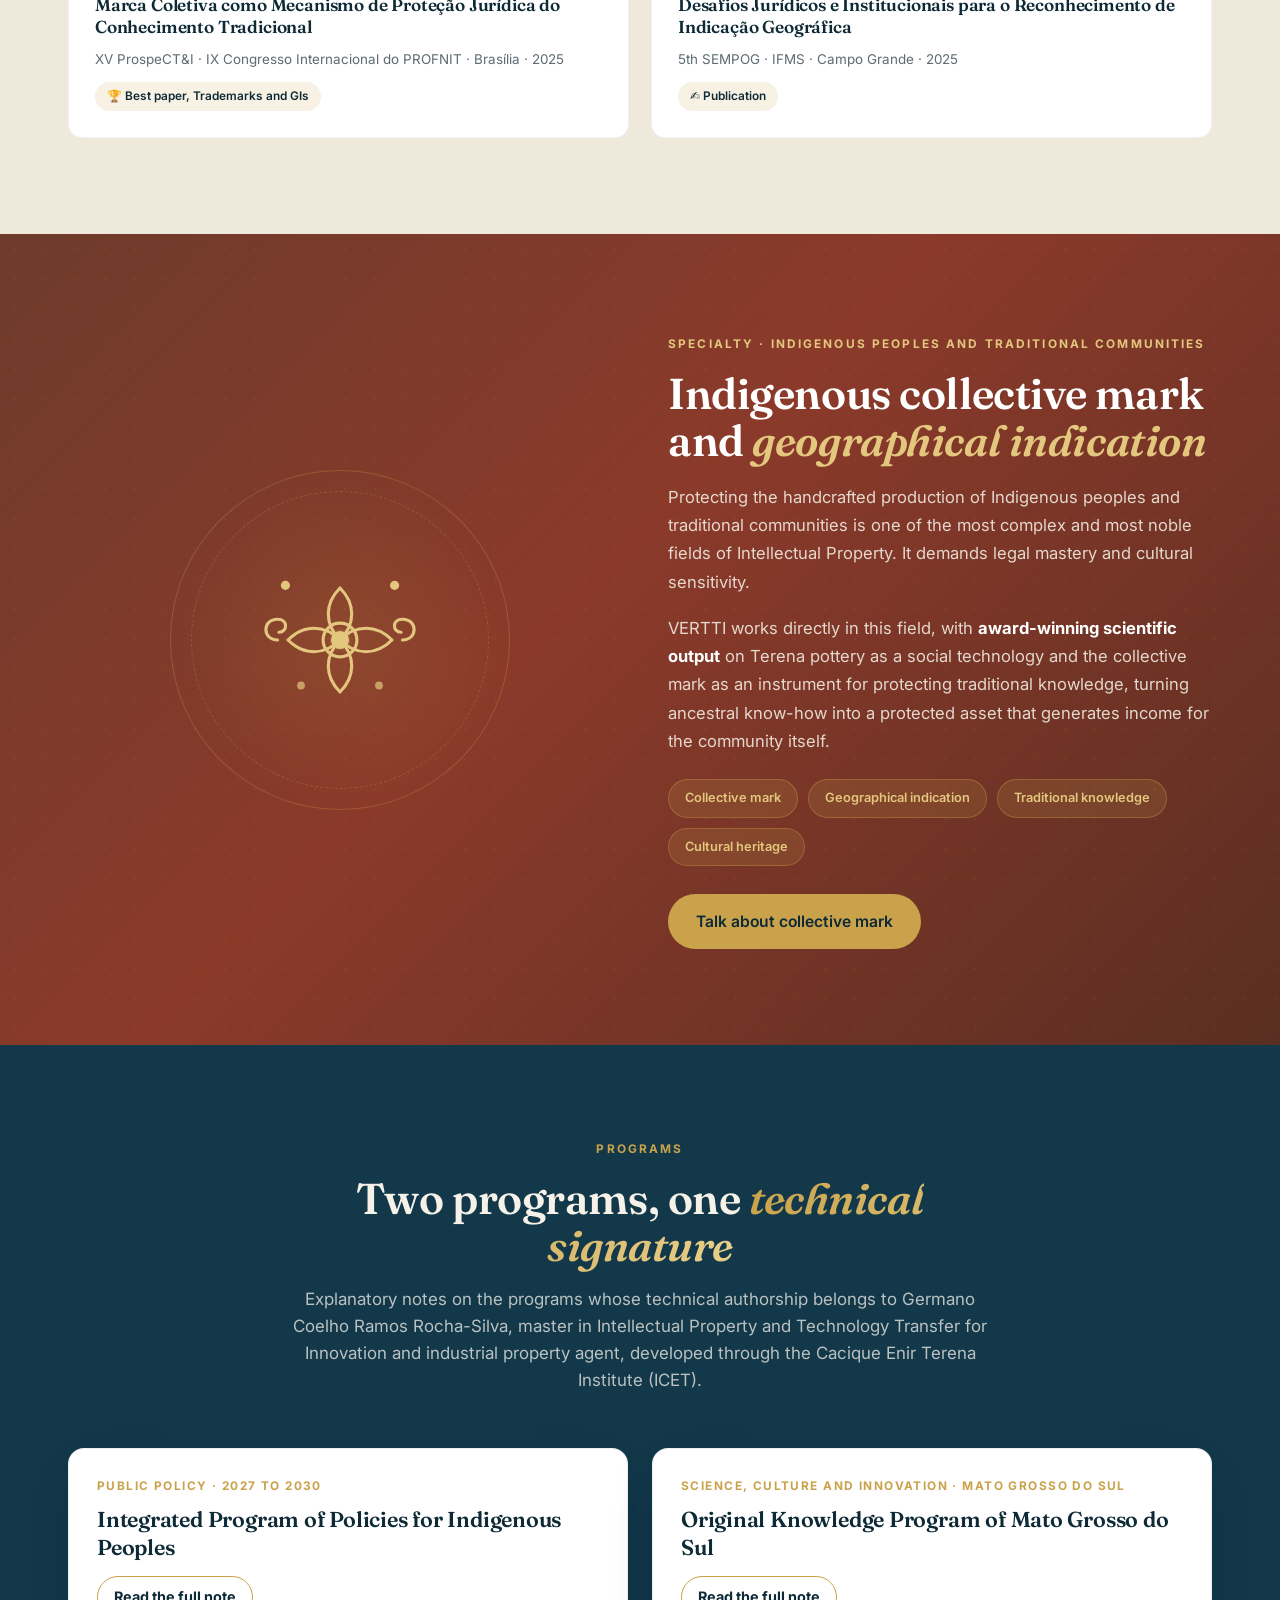
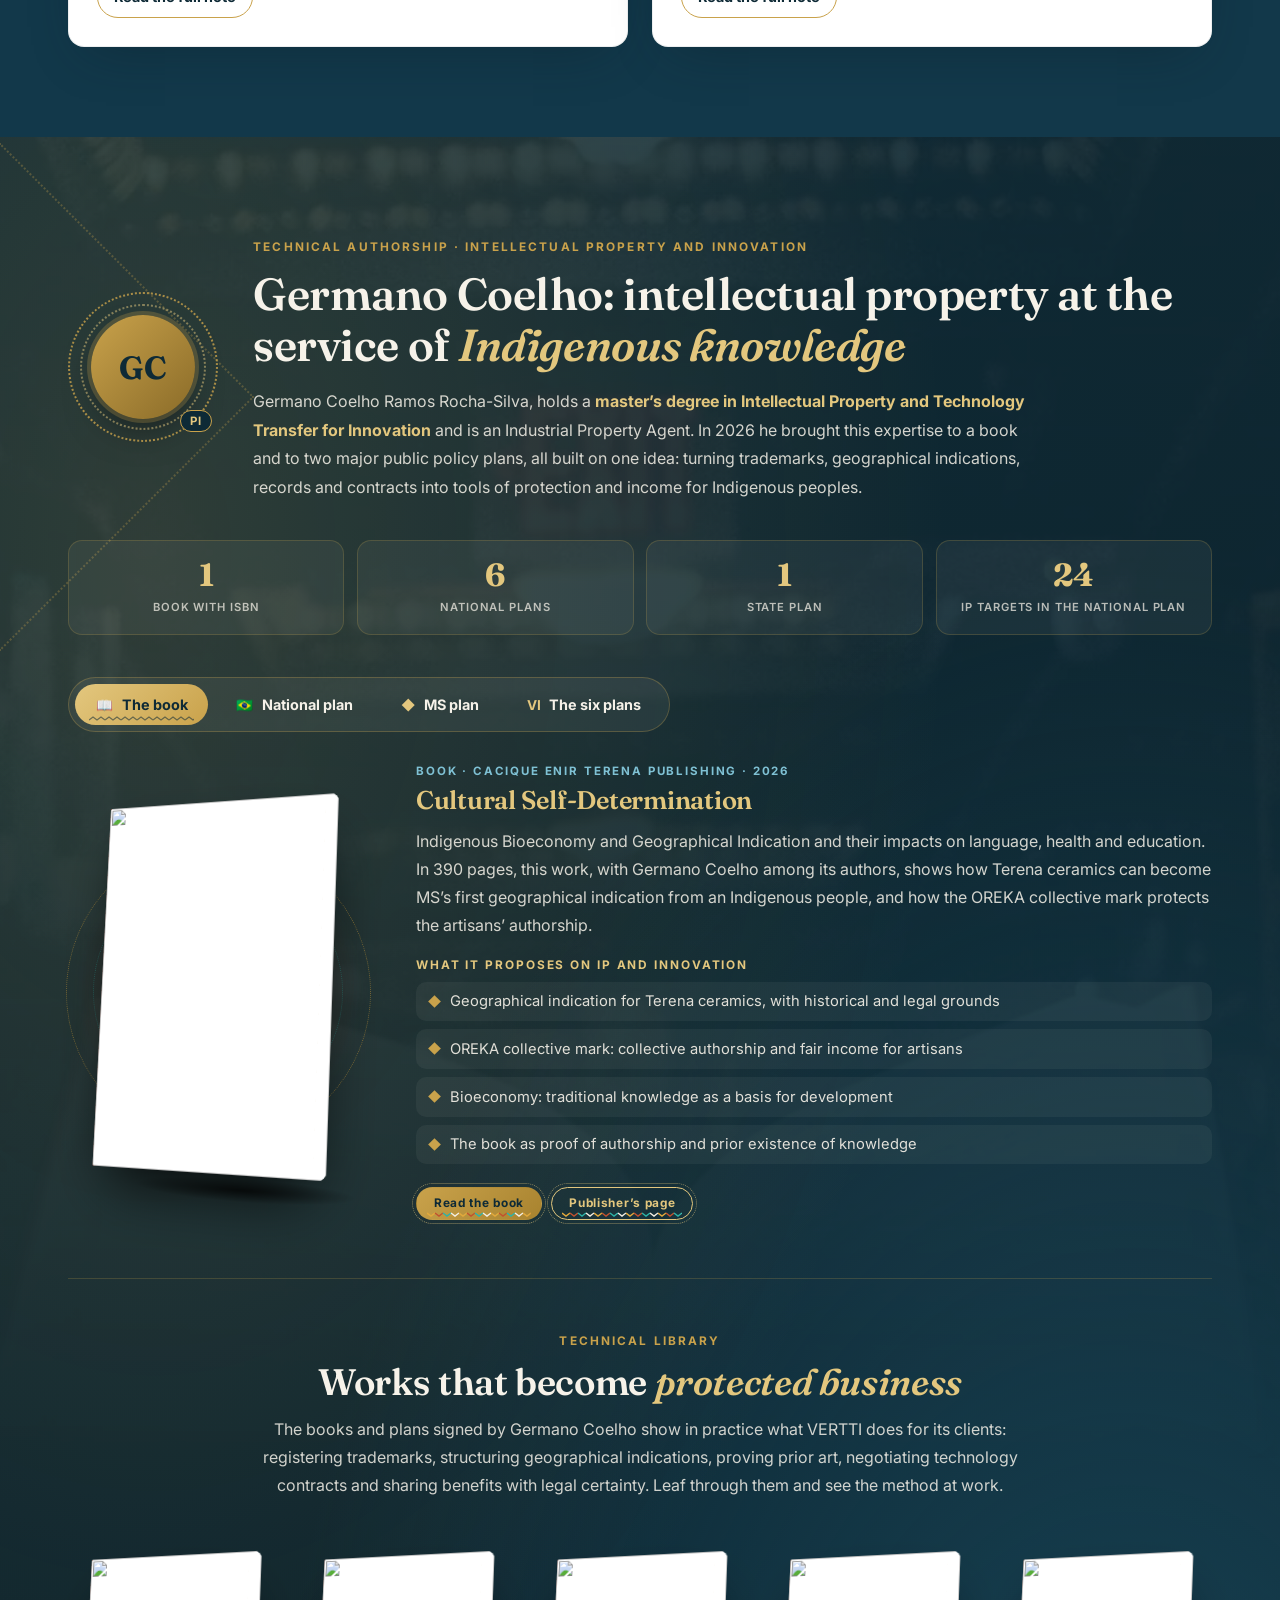
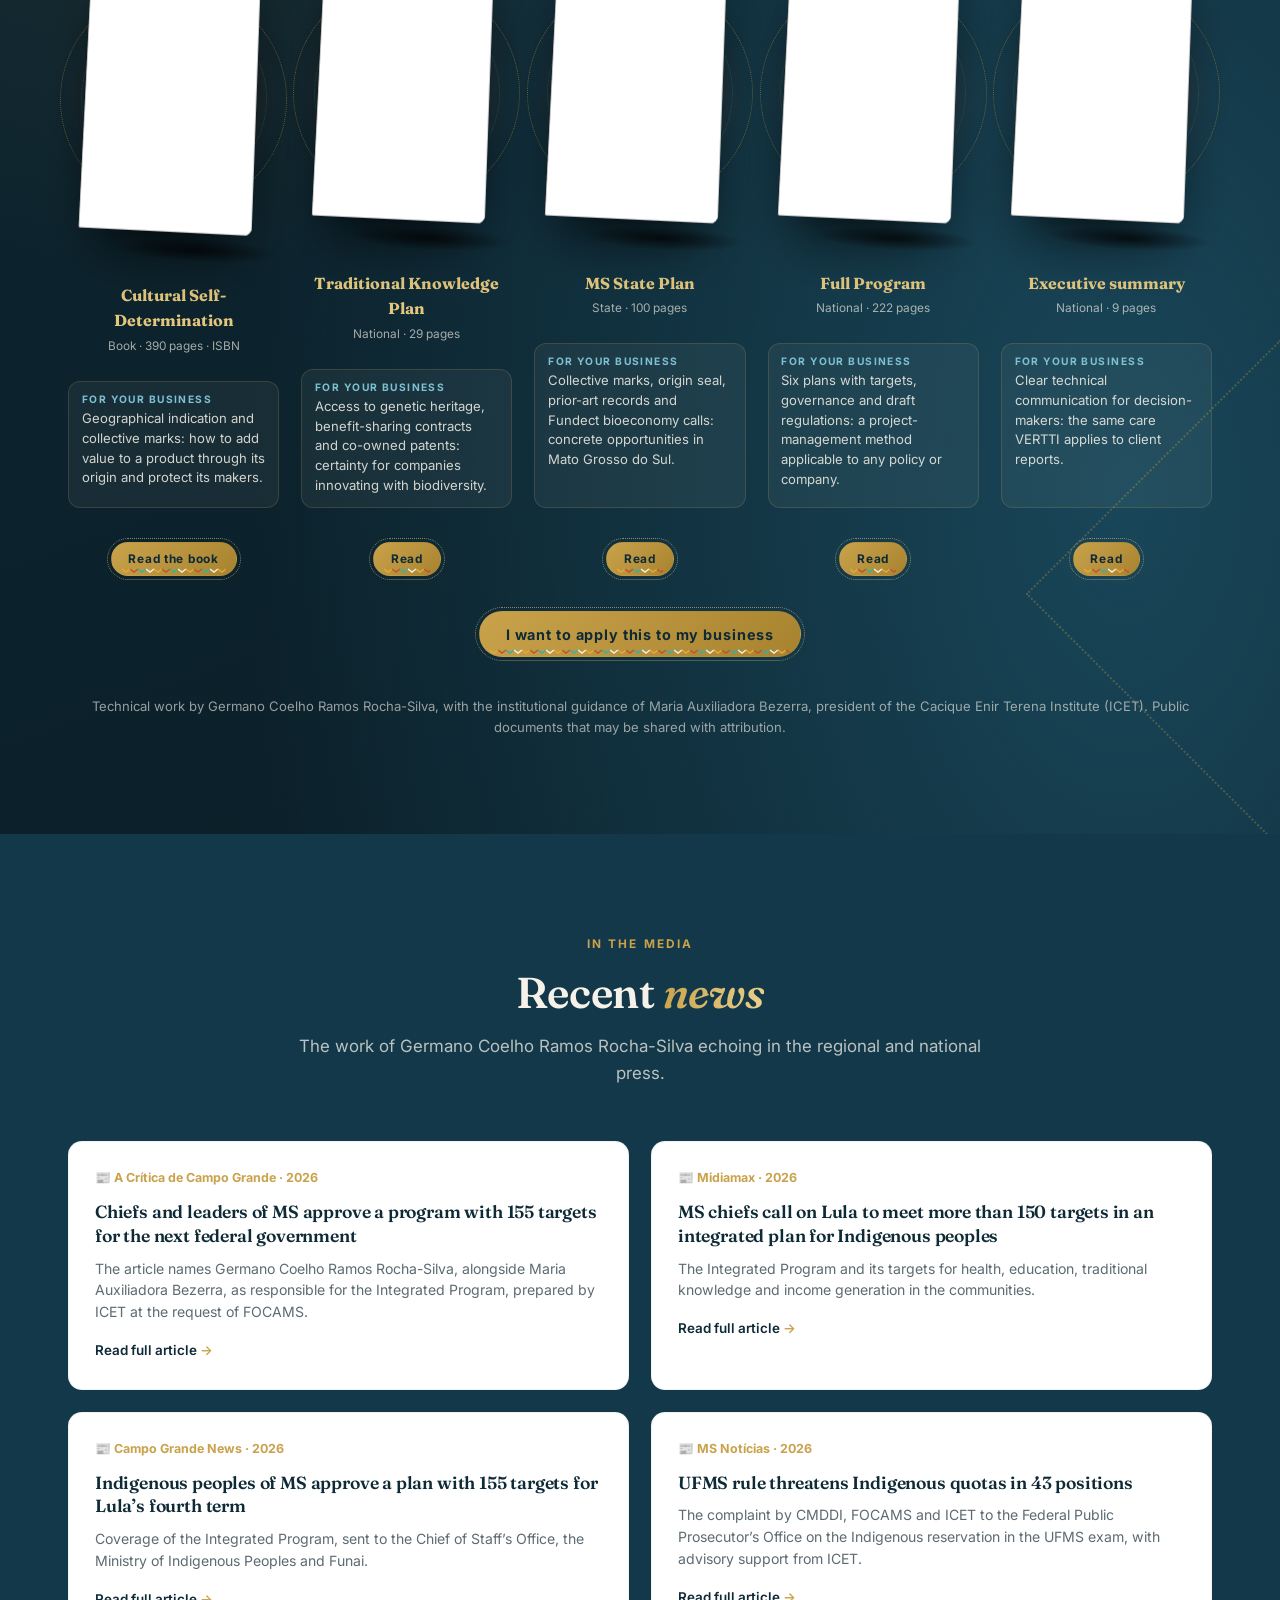
==== commit 5393c66b: "VERTTI: anel do selo da abertura se fecha por completo Co-Authored-By: Claude Opus 5.5 <noreply@anth" ====
--- a/index.html
+++ b/index.html
@@ -950,7 +950,7 @@
 <link rel="preload" as="image" href="foto/hero-mundo.webp">
 </head>
 <body>
-<script src="abertura.js?v=20261116"></script>
+<script src="abertura.js?v=20261116b"></script>
 <svg width="0" height="0" style="position:absolute" aria-hidden="true">
   <symbol id="vt-grafismo" viewBox="0 0 200 200">
     <g fill="none" stroke="currentColor" stroke-width="2.4" stroke-linecap="round" stroke-linejoin="round">
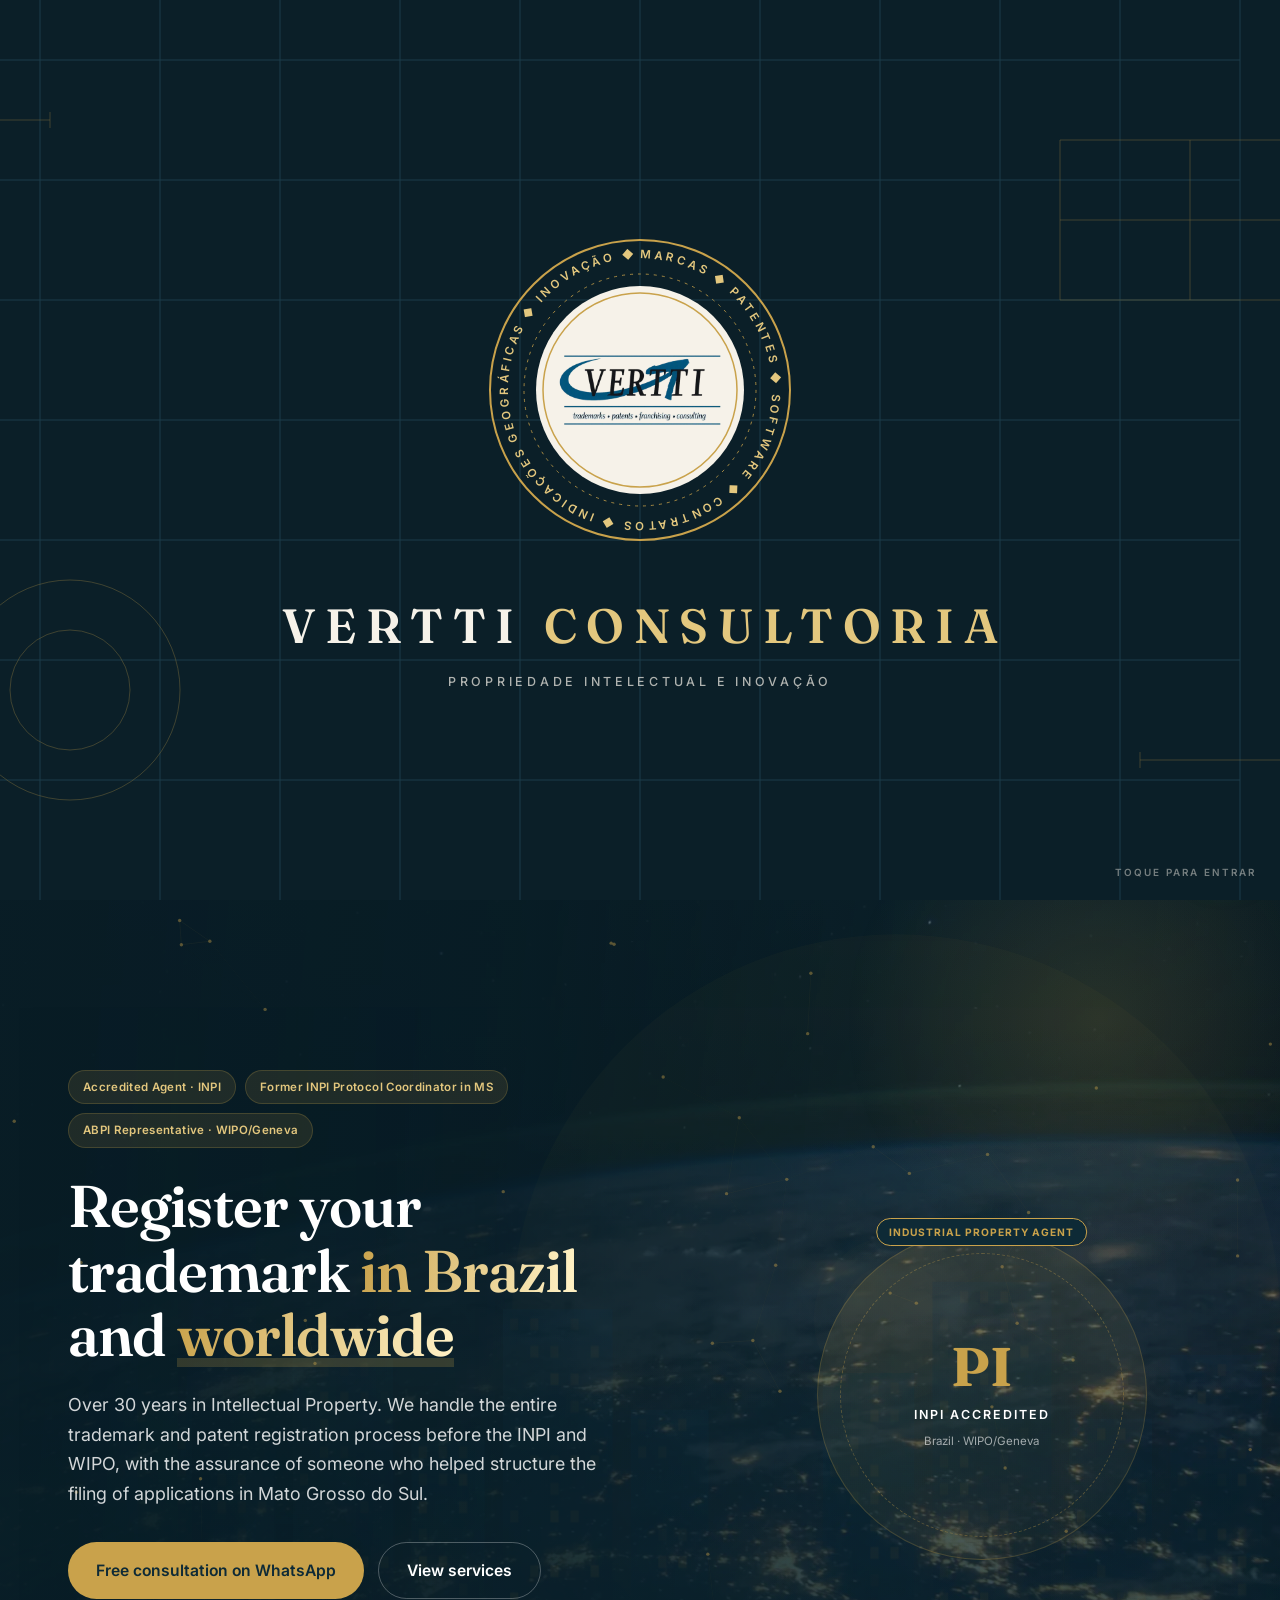
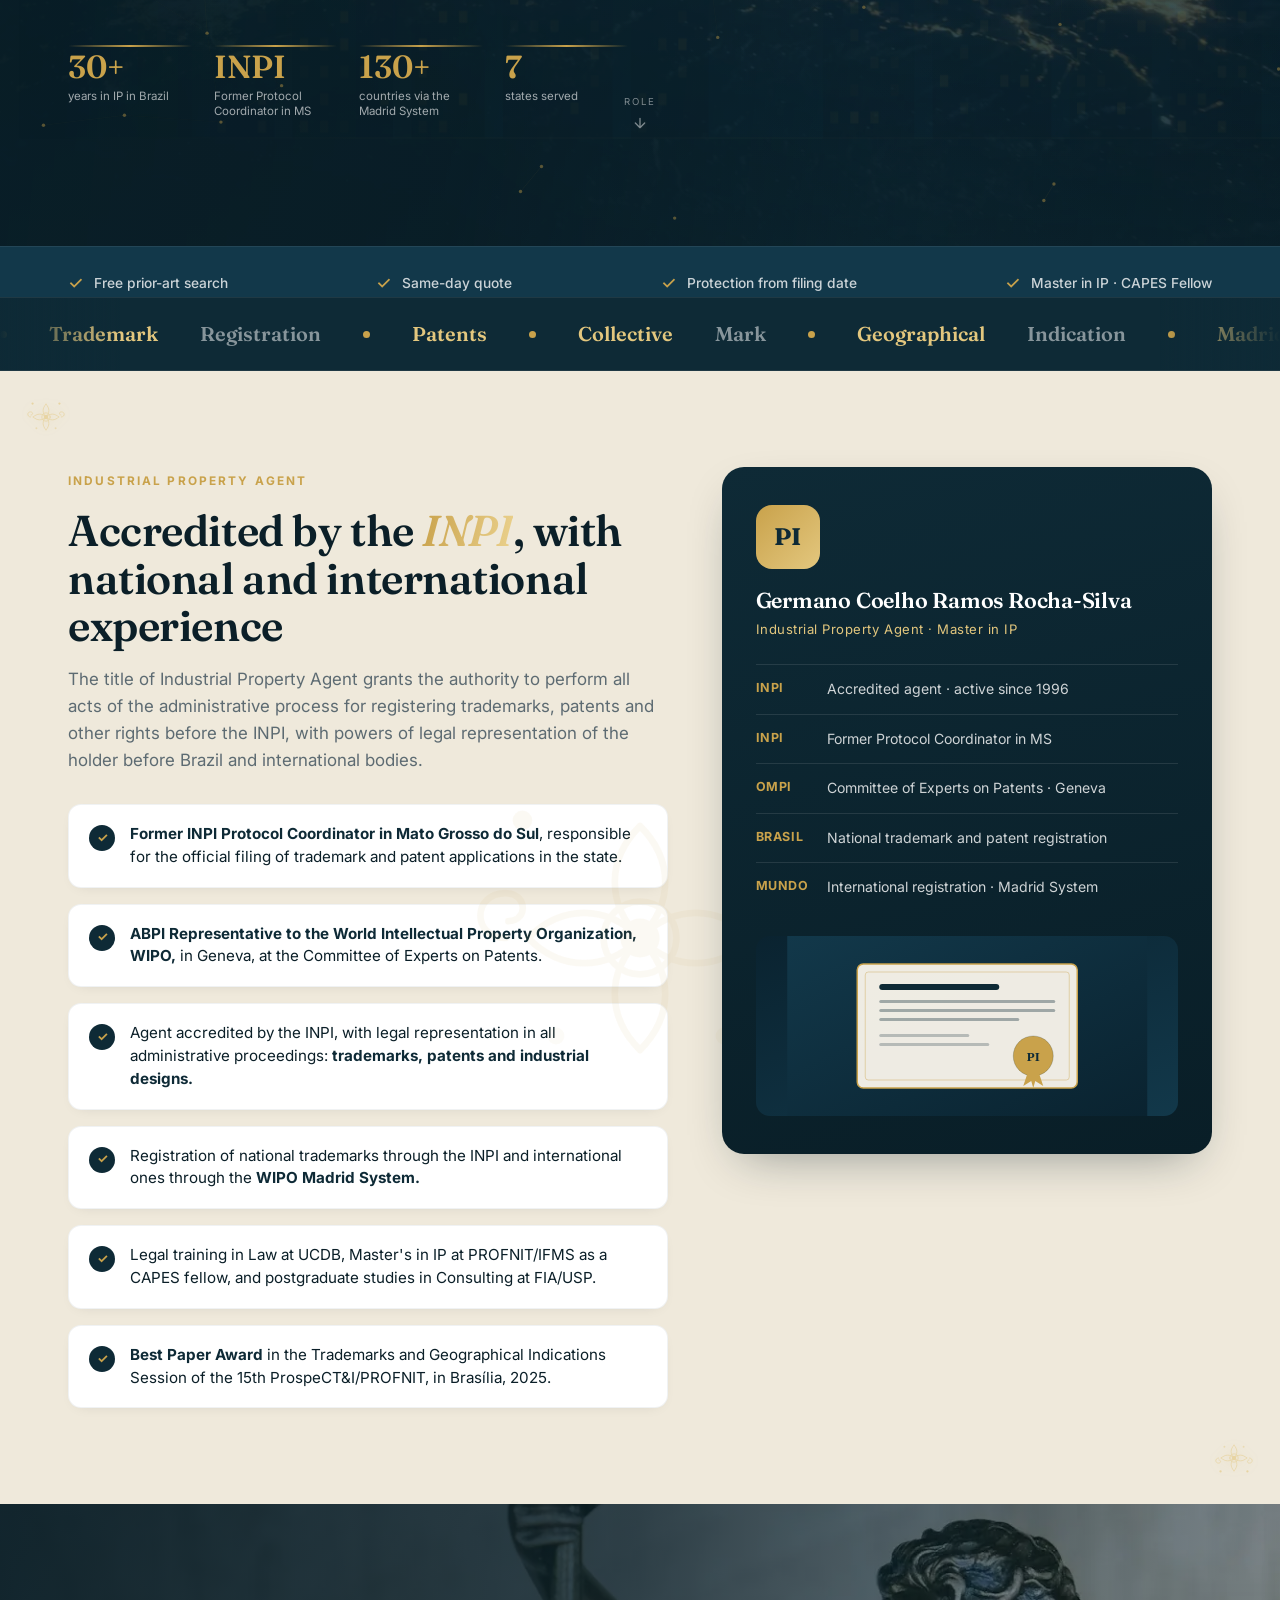
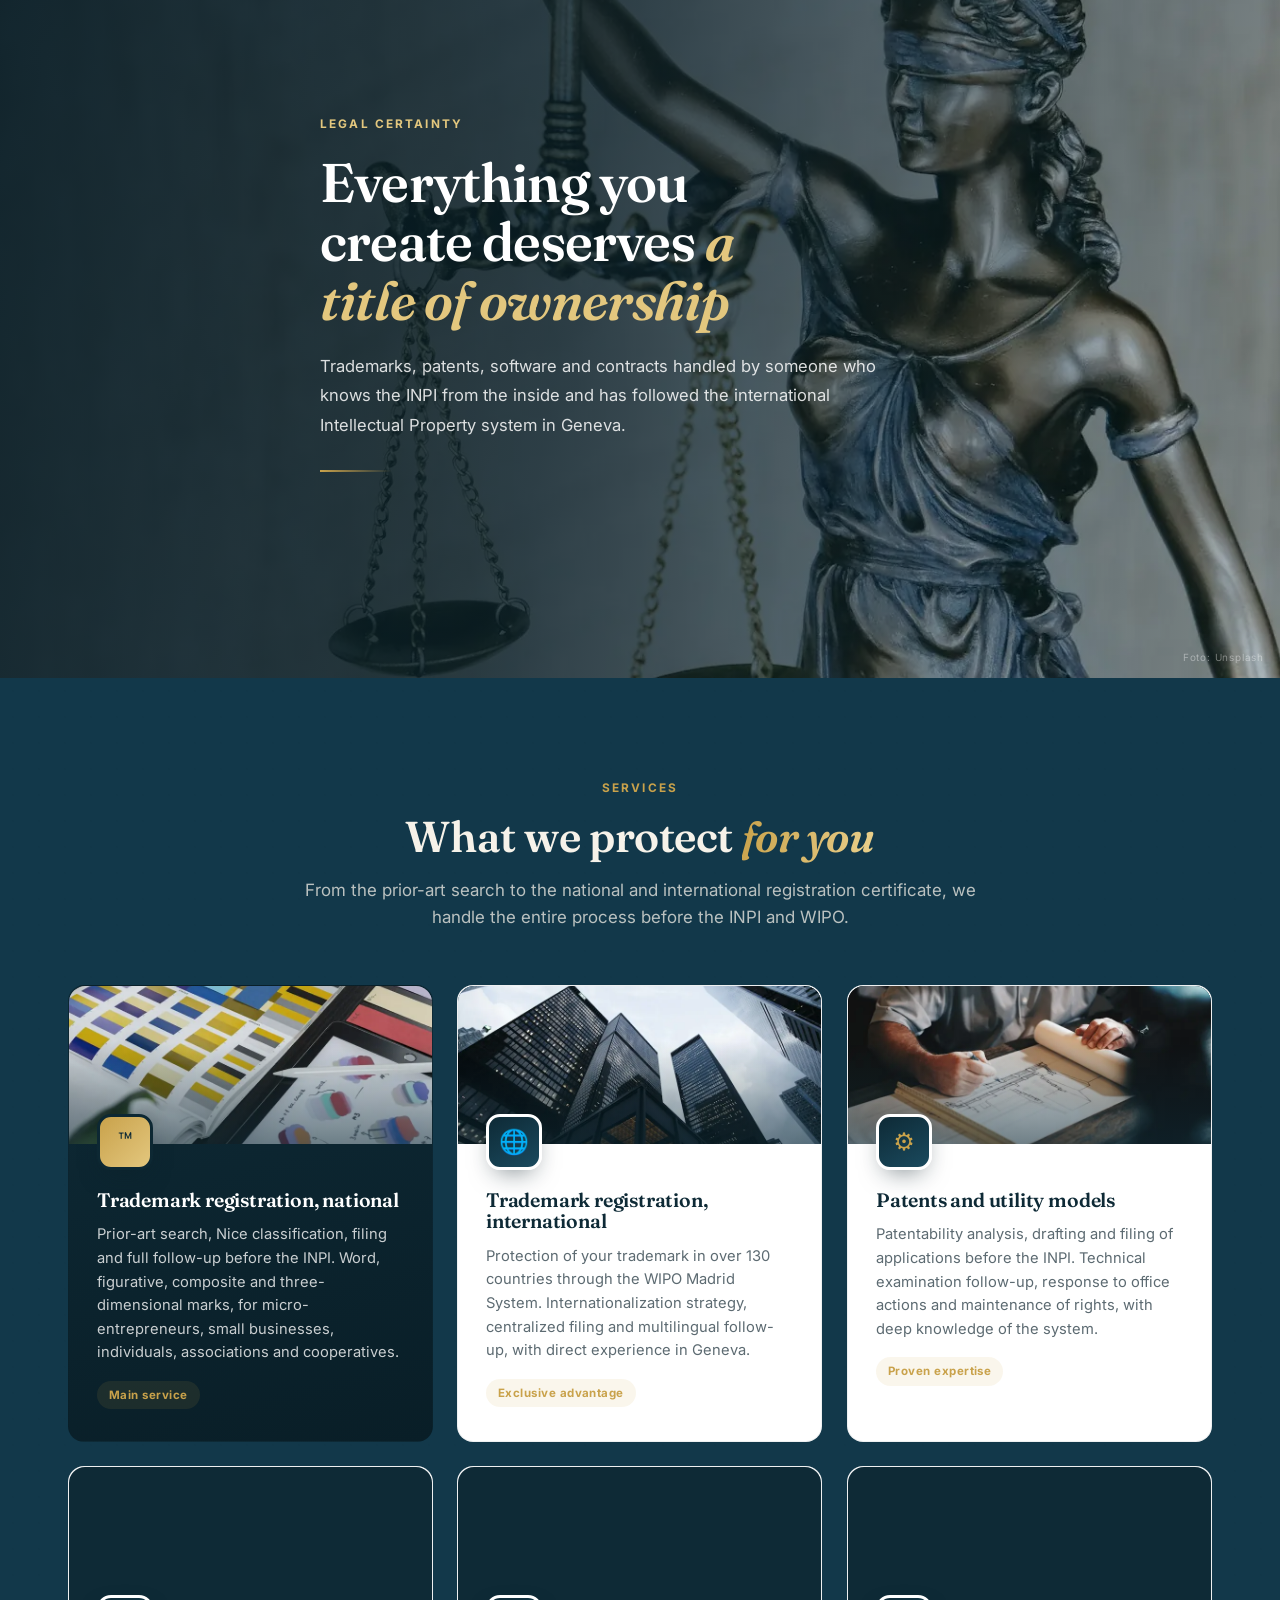
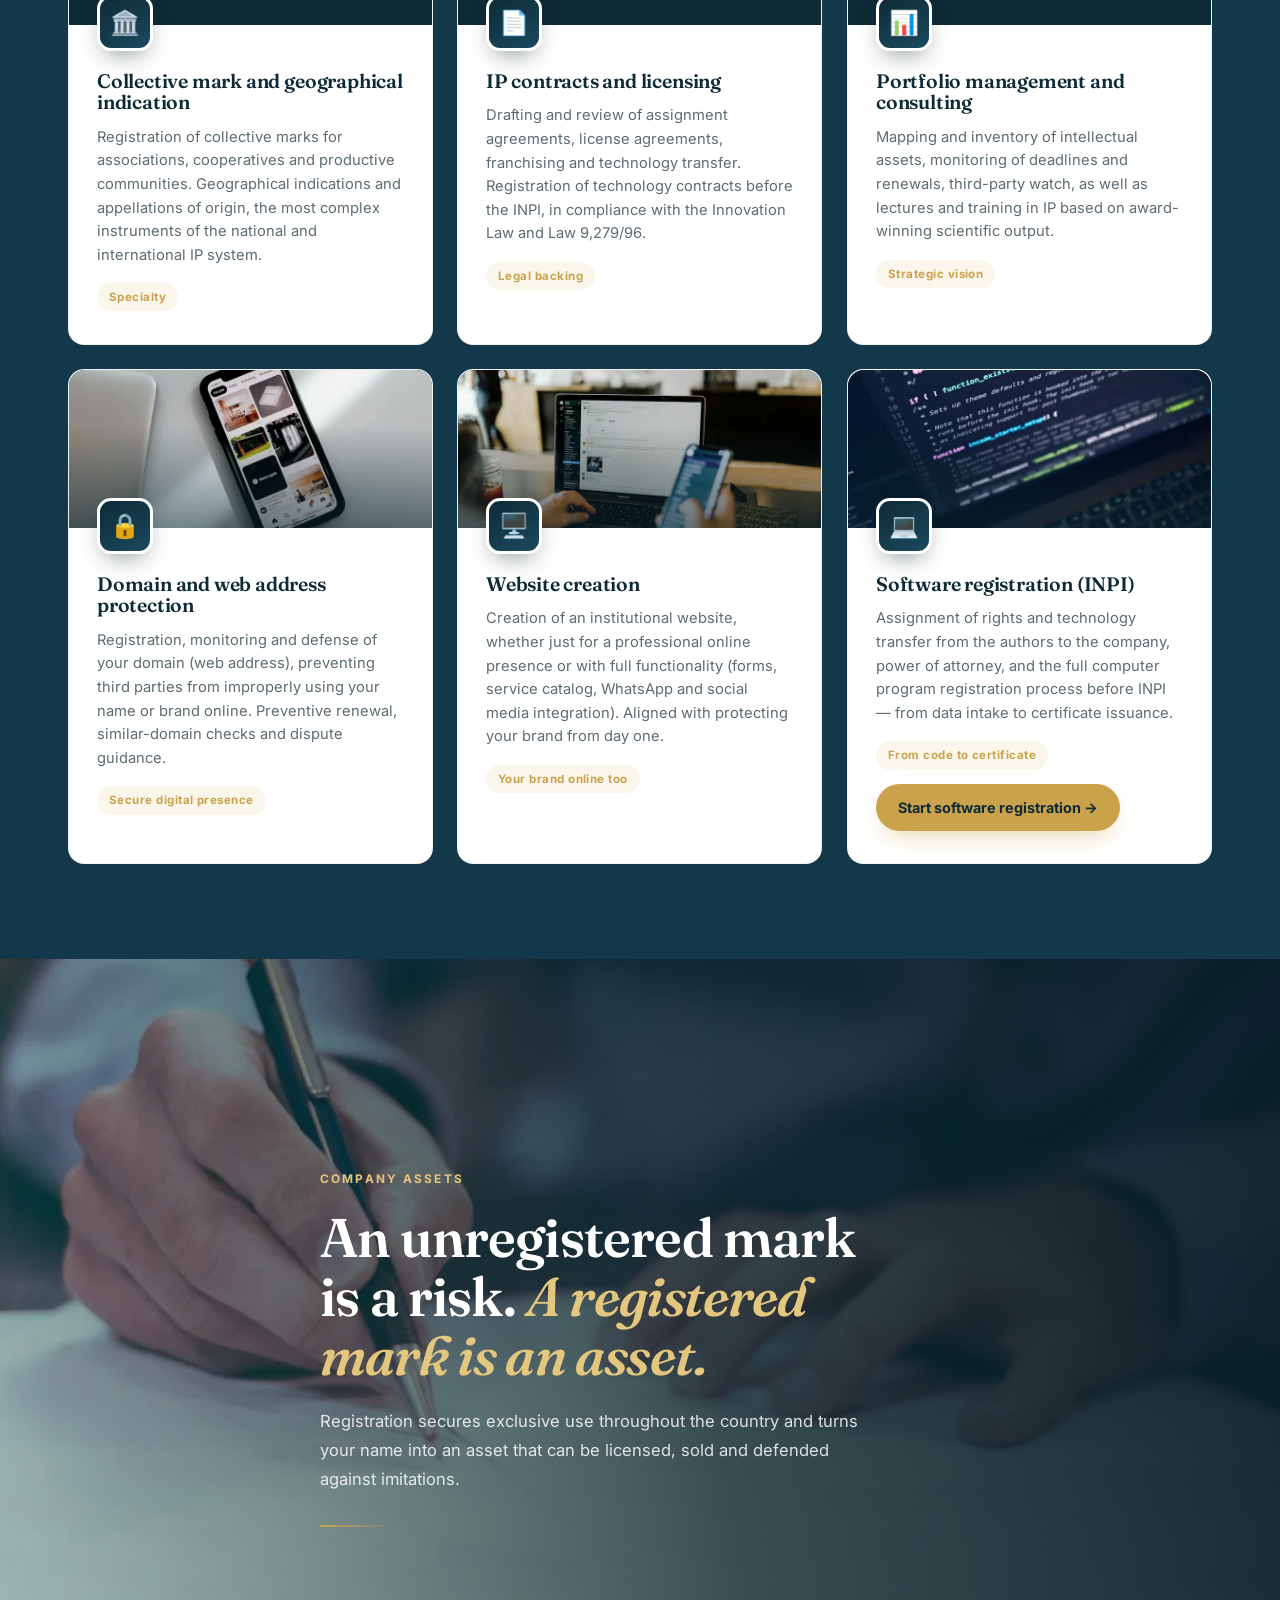
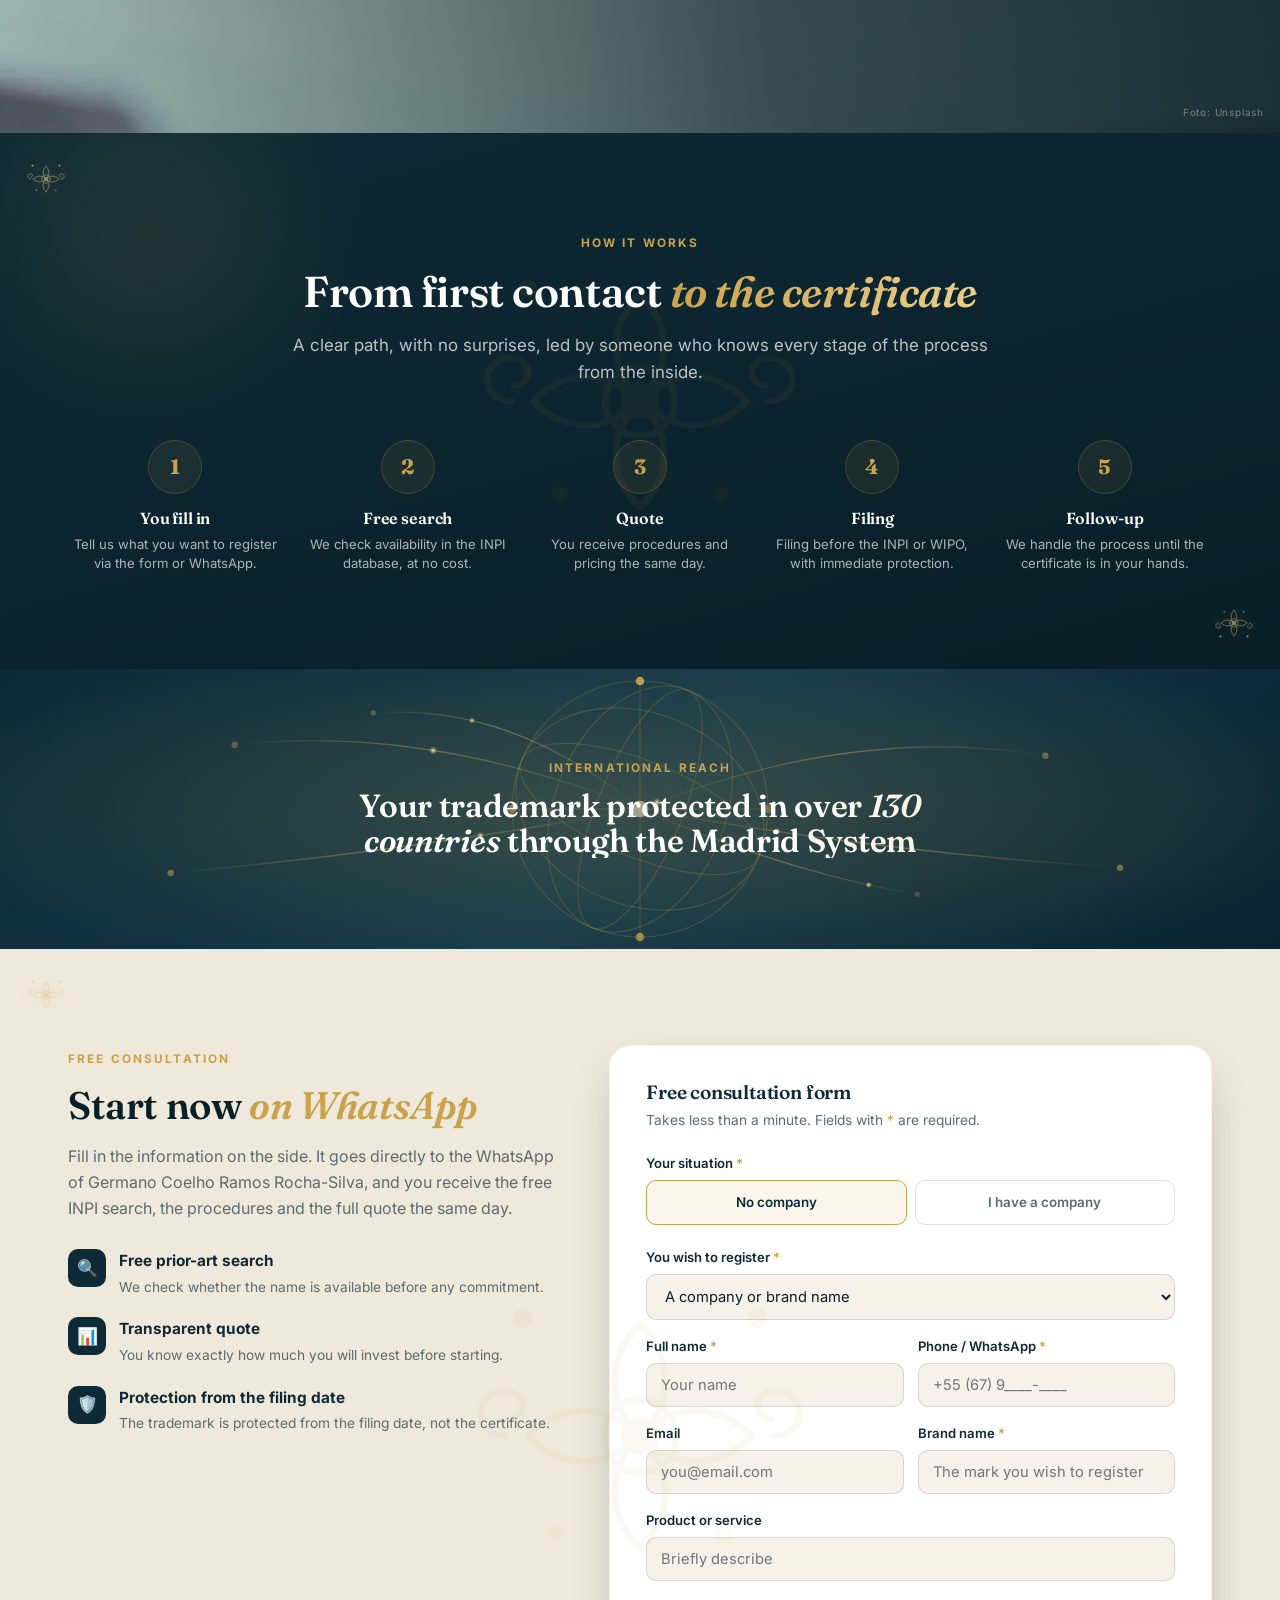
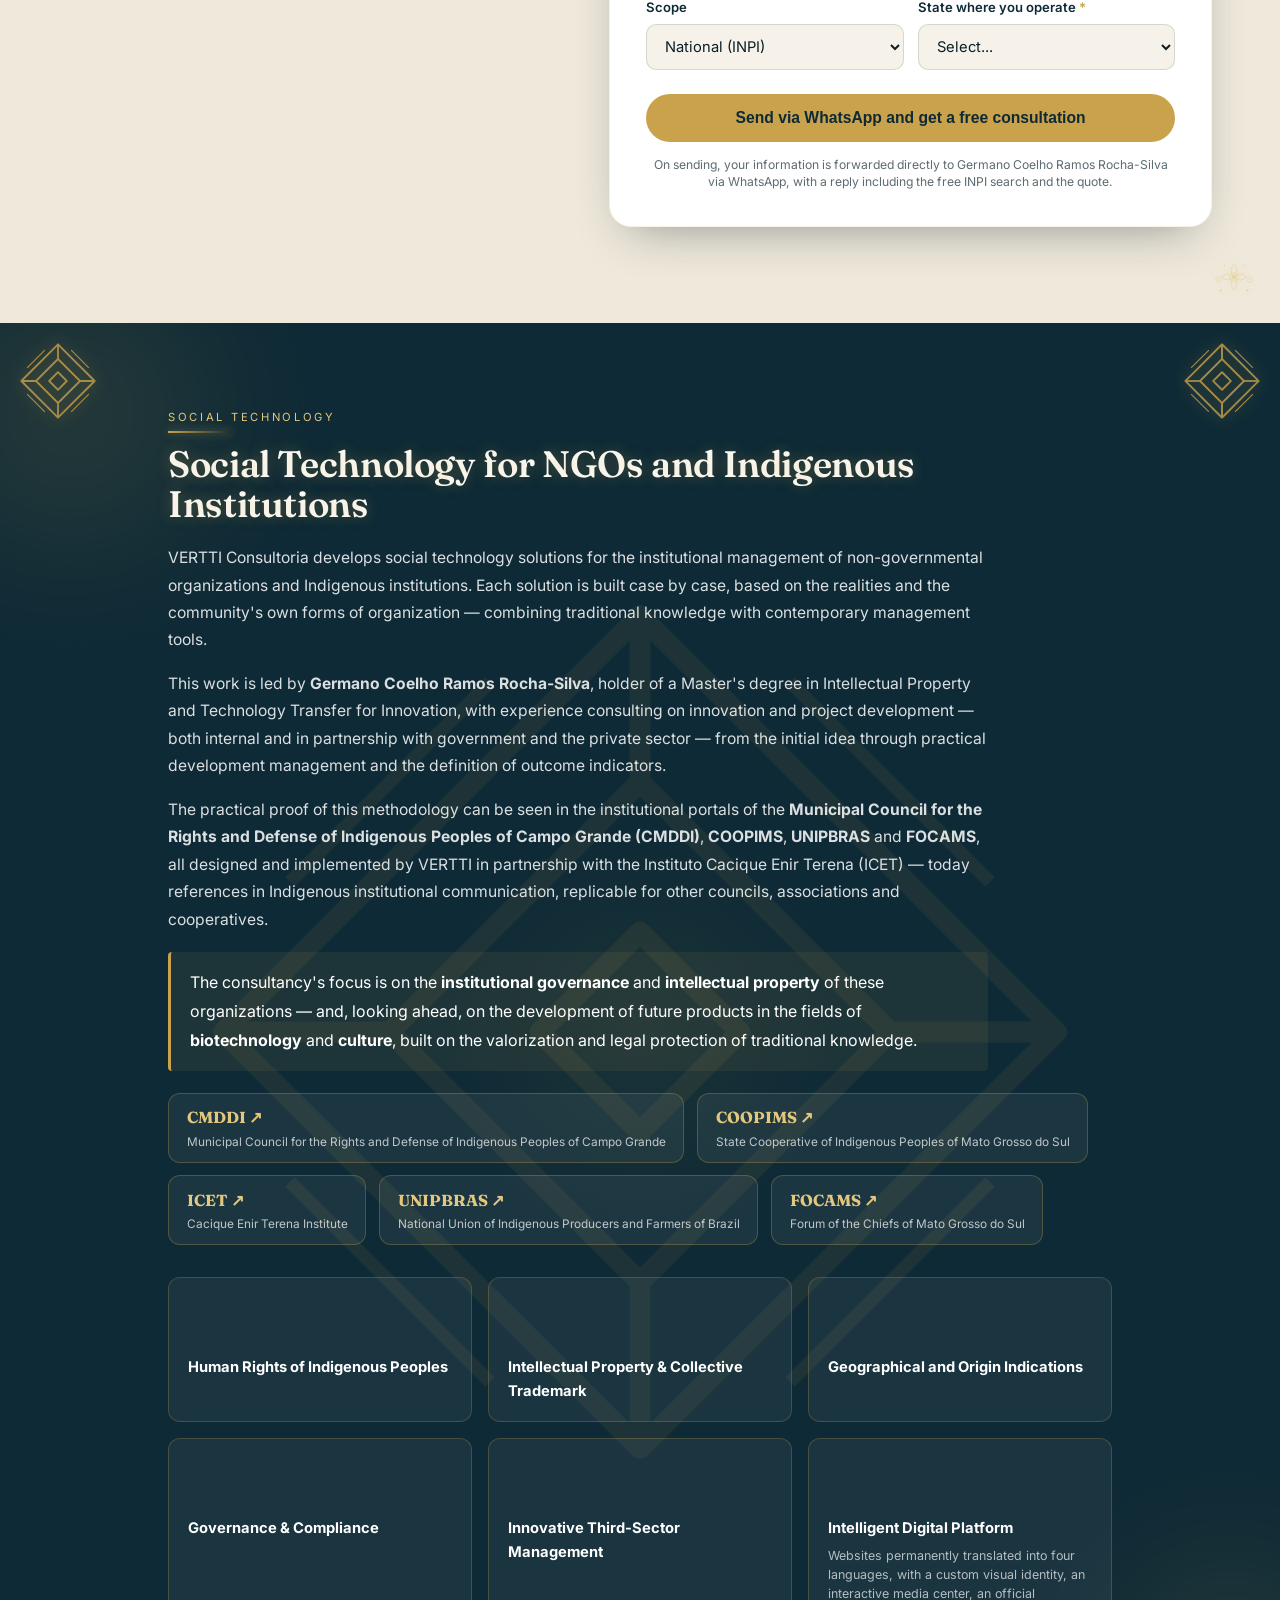
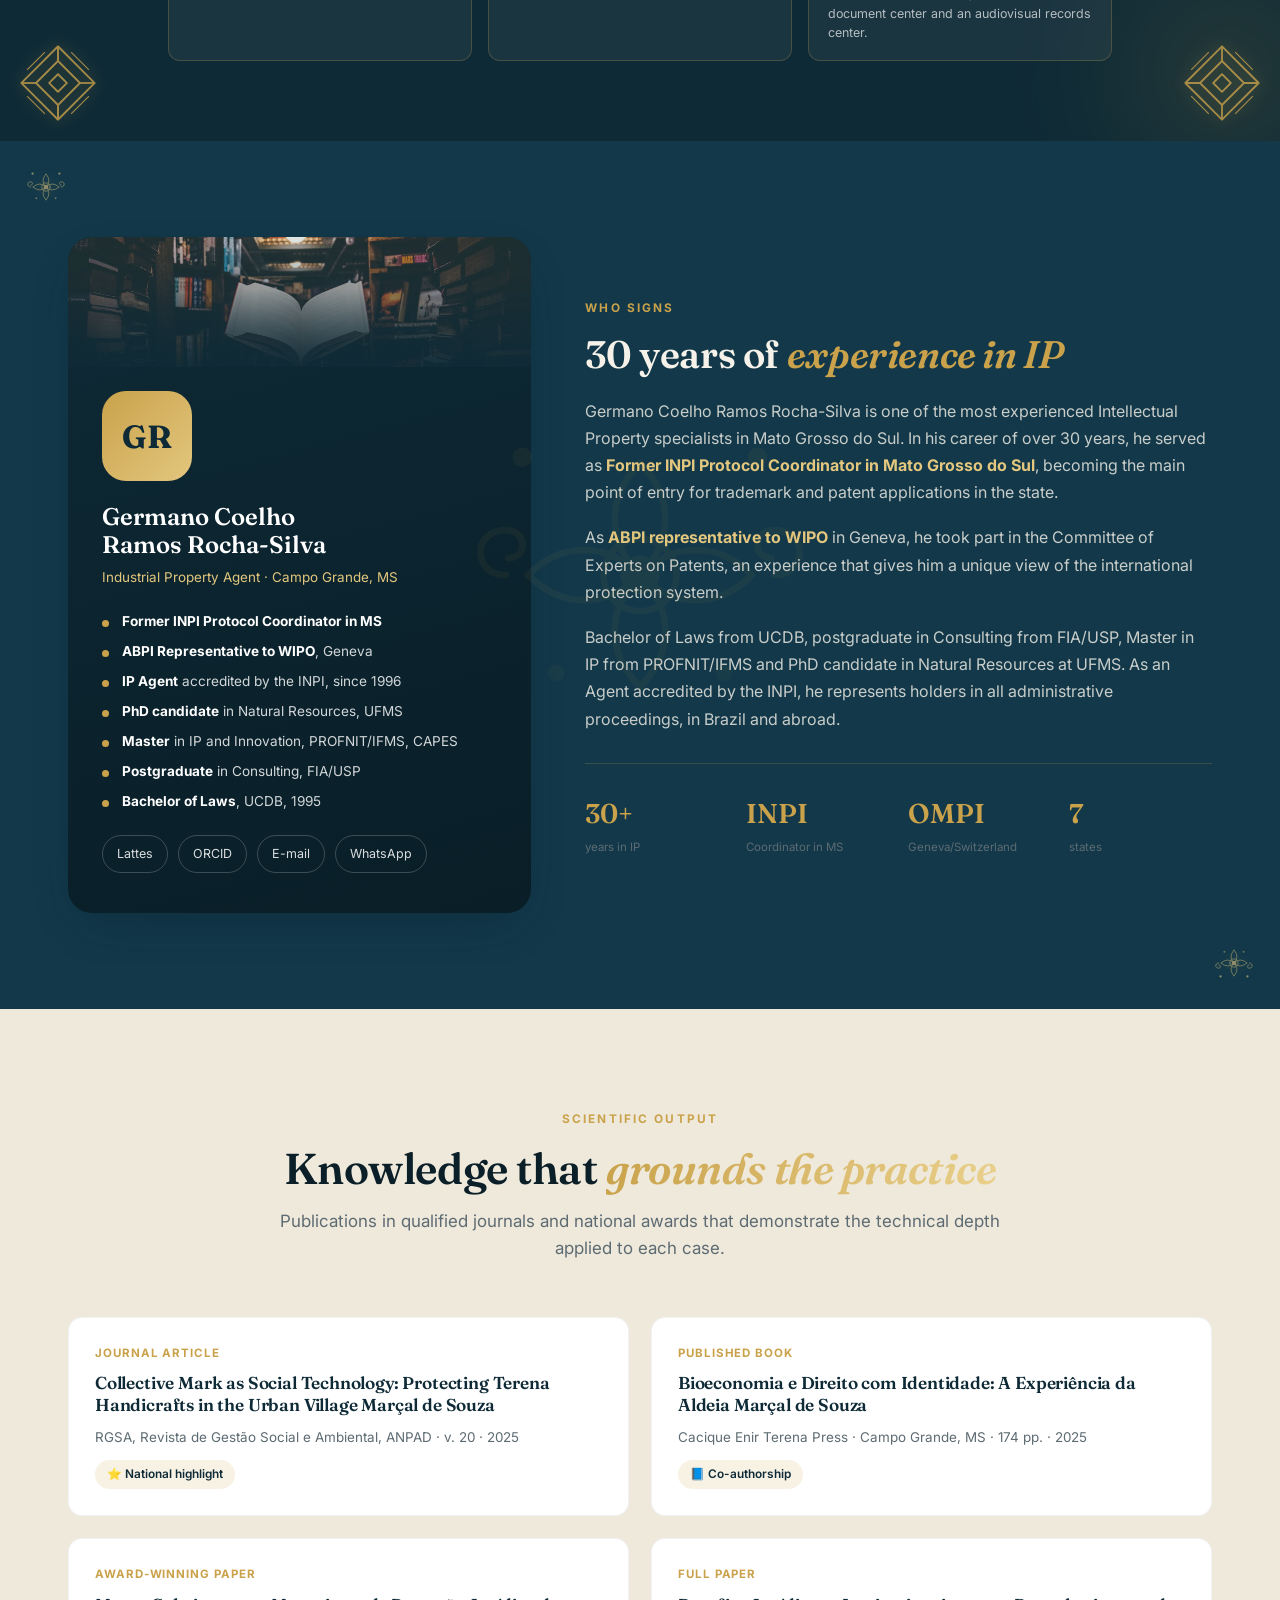
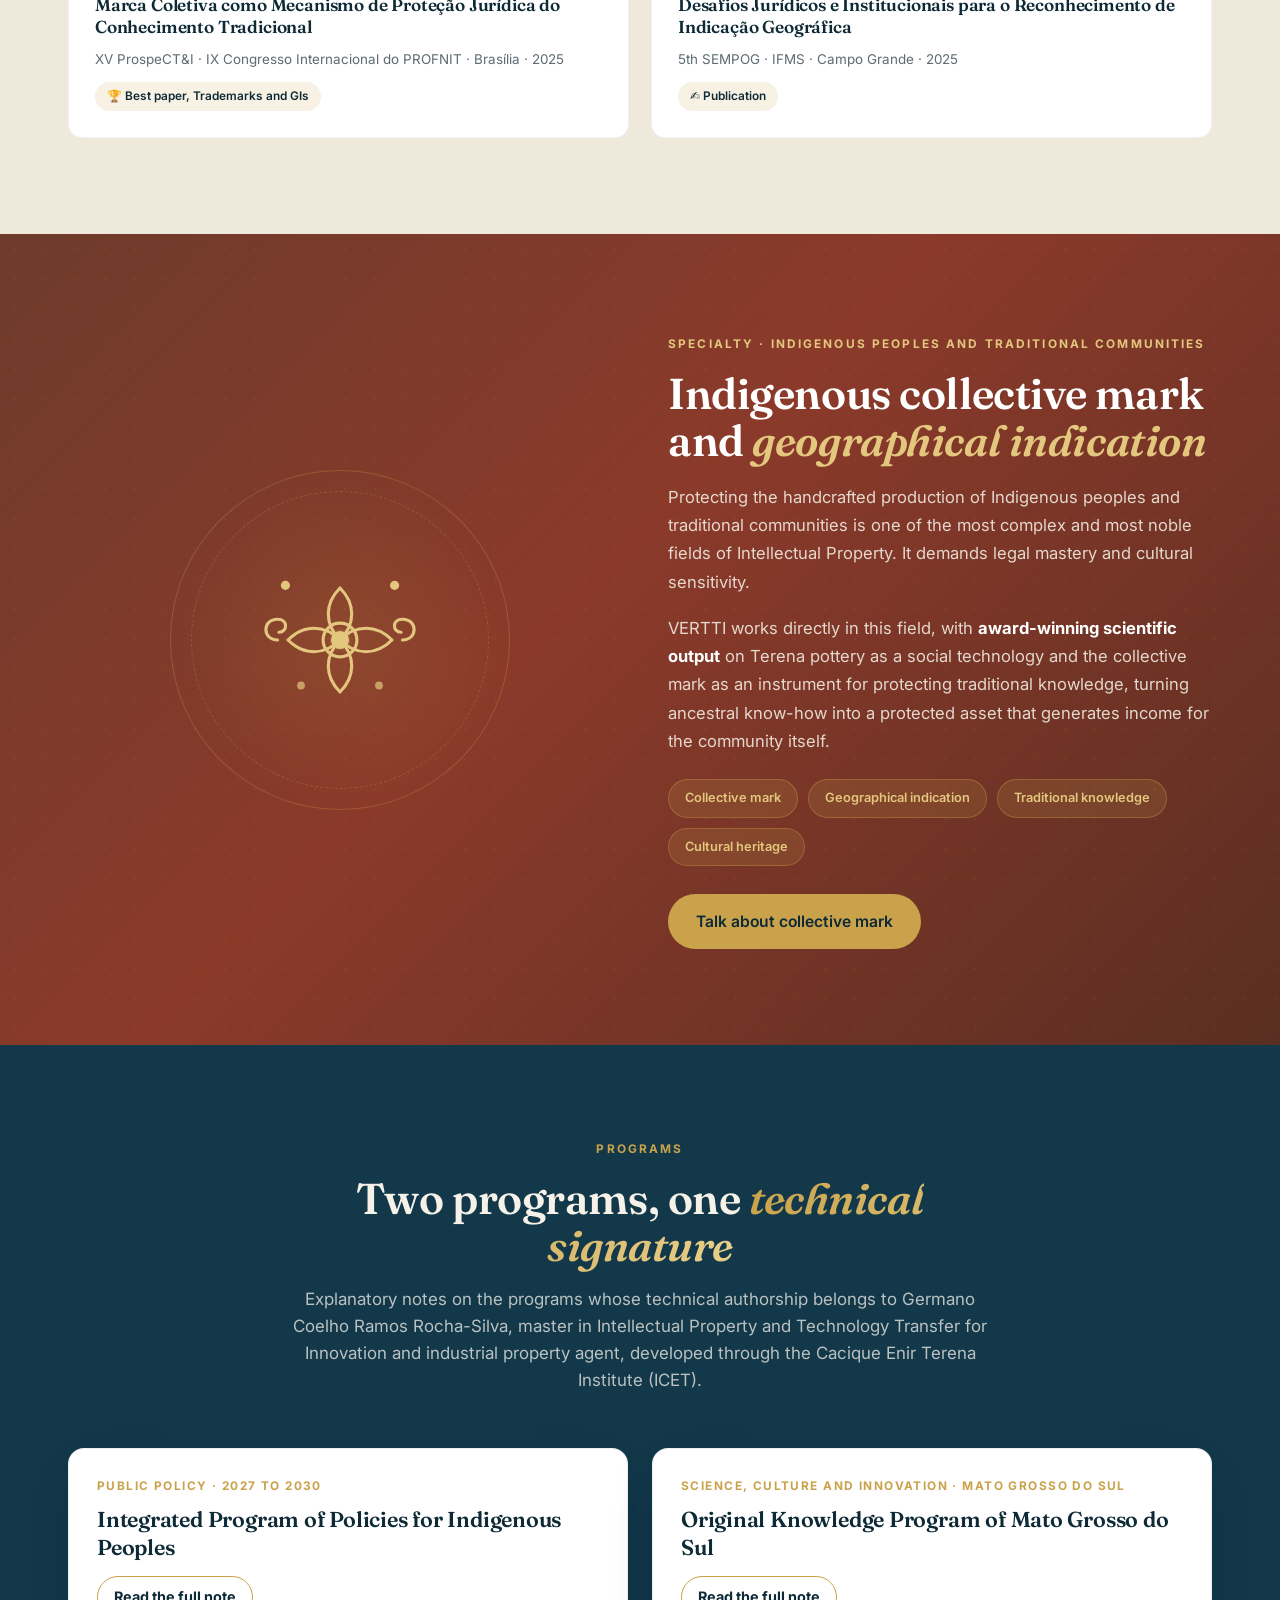
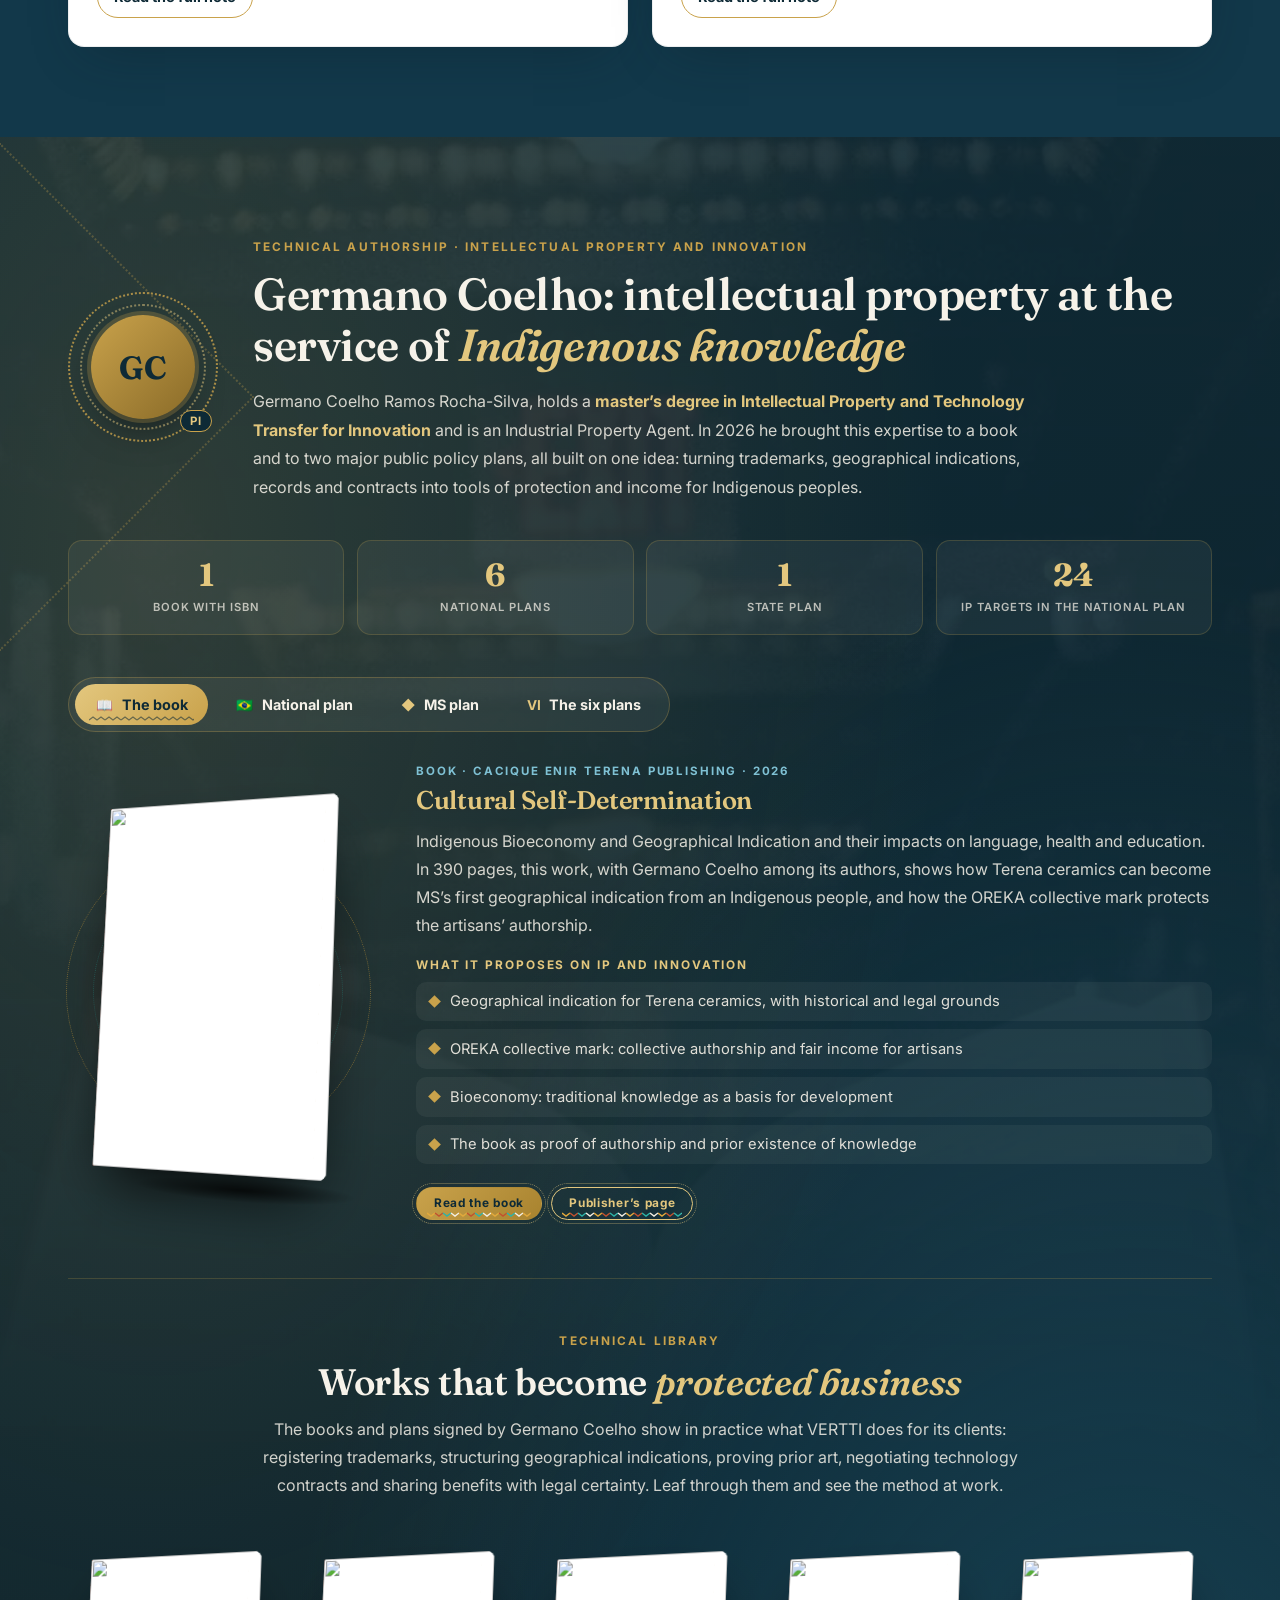
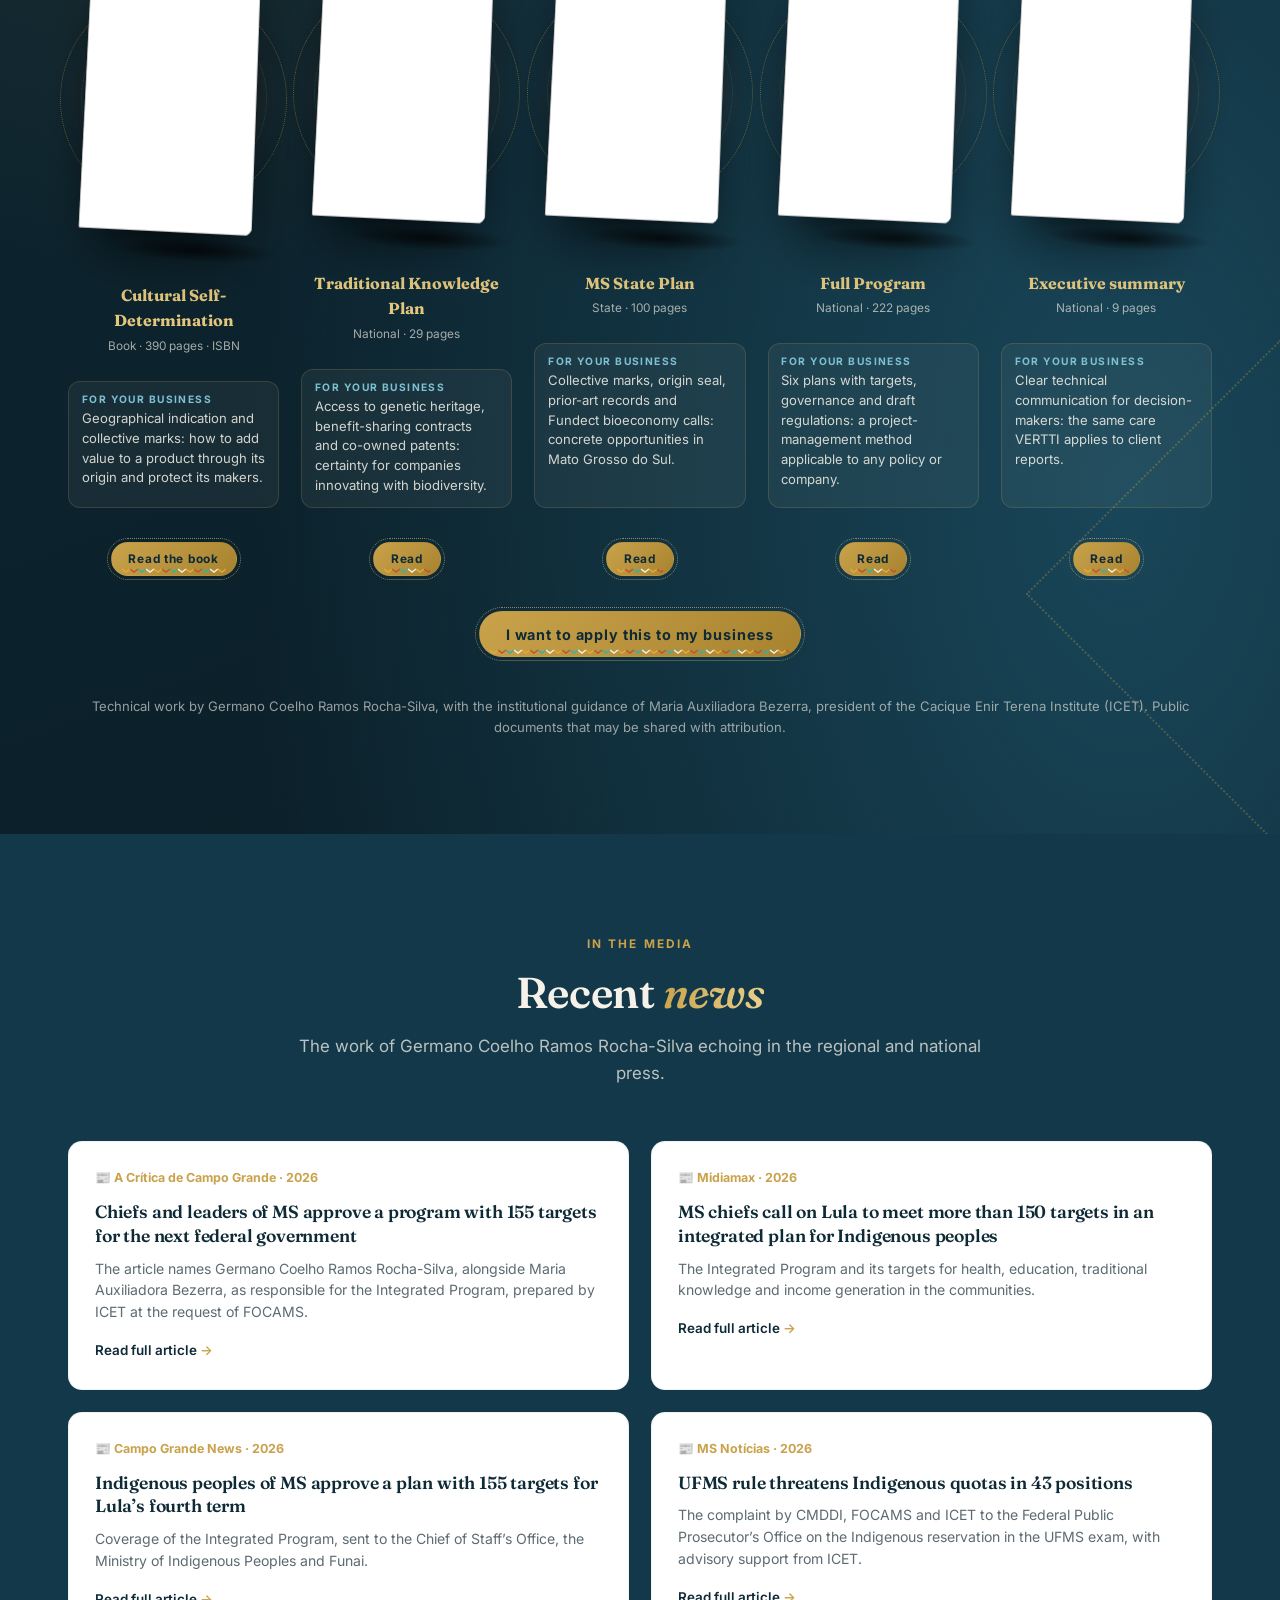
==== commit 8bbfcf3f: "COOPIMS: atualiza denominação para Cooperativa Estadual dos Povos Indígenas de Mato Grosso do Sul Co" ====
--- a/index.html
+++ b/index.html
@@ -1483,7 +1483,7 @@
       </a>
       <a class="ts-reveal ts-caso-card" href="https://www.coopims.com.br" target="_blank" rel="noopener">
         <span class="sigla">COOPIMS ↗</span>
-        <span class="nome" data-i18n="ts.coopims.nome">Cooperativa Estadual Indígena de Mato Grosso do Sul</span>
+        <span class="nome" data-i18n="ts.coopims.nome">Cooperativa Estadual dos Povos Indígenas de Mato Grosso do Sul</span>
       </a>
       <a class="ts-reveal ts-caso-card" href="https://institutocaciqueenirterena.com.br" target="_blank" rel="noopener">
         <span class="sigla">ICET ↗</span>
@@ -2174,7 +2174,7 @@
   "news.8p": {"pt": "A representação de CMDDI, FOCAMS e ICET ao Ministério Público Federal sobre a reserva indígena no concurso da UFMS, com consultoria do ICET.", "en": "The complaint by CMDDI, FOCAMS and ICET to the Federal Public Prosecutor’s Office on the Indigenous reservation in the UFMS exam, with advisory support from ICET.", "es": "La representación de CMDDI, FOCAMS e ICET ante el Ministerio Público Federal sobre la reserva indígena en el concurso de la UFMS, con consultoría del ICET.", "fr": "La saisine du ministère public fédéral par le CMDDI, le FOCAMS et l’ICET sur la réservation autochtone dans le concours de l’UFMS, avec l’appui-conseil de l’ICET."},
 
   "ts.cmddi.nome": {pt:"Conselho Municipal dos Direitos e Defesa dos Povos Indígenas de Campo Grande", en:"Municipal Council for the Rights and Defense of Indigenous Peoples of Campo Grande", es:"Consejo Municipal de los Derechos y Defensa de los Pueblos Indígenas de Campo Grande", fr:"Conseil Municipal des Droits et de la Défense des Peuples Indigènes de Campo Grande"},
-  "ts.coopims.nome": {pt:"Cooperativa Estadual Indígena de Mato Grosso do Sul", en:"State Indigenous Cooperative of Mato Grosso do Sul", es:"Cooperativa Estatal Indígena de Mato Grosso do Sul", fr:"Coopérative Indigène de l'État du Mato Grosso do Sul"},
+  "ts.coopims.nome": {pt:"Cooperativa Estadual dos Povos Indígenas de Mato Grosso do Sul", en:"State Cooperative of Indigenous Peoples of Mato Grosso do Sul", es:"Cooperativa Estatal de los Pueblos Indígenas de Mato Grosso do Sul", fr:"Coopérative des peuples autochtones de l'État du Mato Grosso do Sul"},
   "ts.icet.nome": {pt:"Instituto Cacique Enir Terena", en:"Cacique Enir Terena Institute", es:"Instituto Cacique Enir Terena", fr:"Institut Cacique Enir Terena"},
   "ts.unipbras.nome": {pt:"União Nacional dos Produtores e Agricultores Indígenas do Brasil", en:"National Union of Indigenous Producers and Farmers of Brazil", es:"Unión Nacional de los Productores y Agricultores Indígenas de Brasil", fr:"Union Nationale des Producteurs et Agriculteurs Autochtones du Brésil"},
   "ts.focams.nome": {pt:"Fórum dos Caciques de Mato Grosso do Sul", en:"Forum of the Chiefs of Mato Grosso do Sul", es:"Foro de los Caciques de Mato Grosso do Sul", fr:"Forum des Chefs du Mato Grosso do Sul"},
